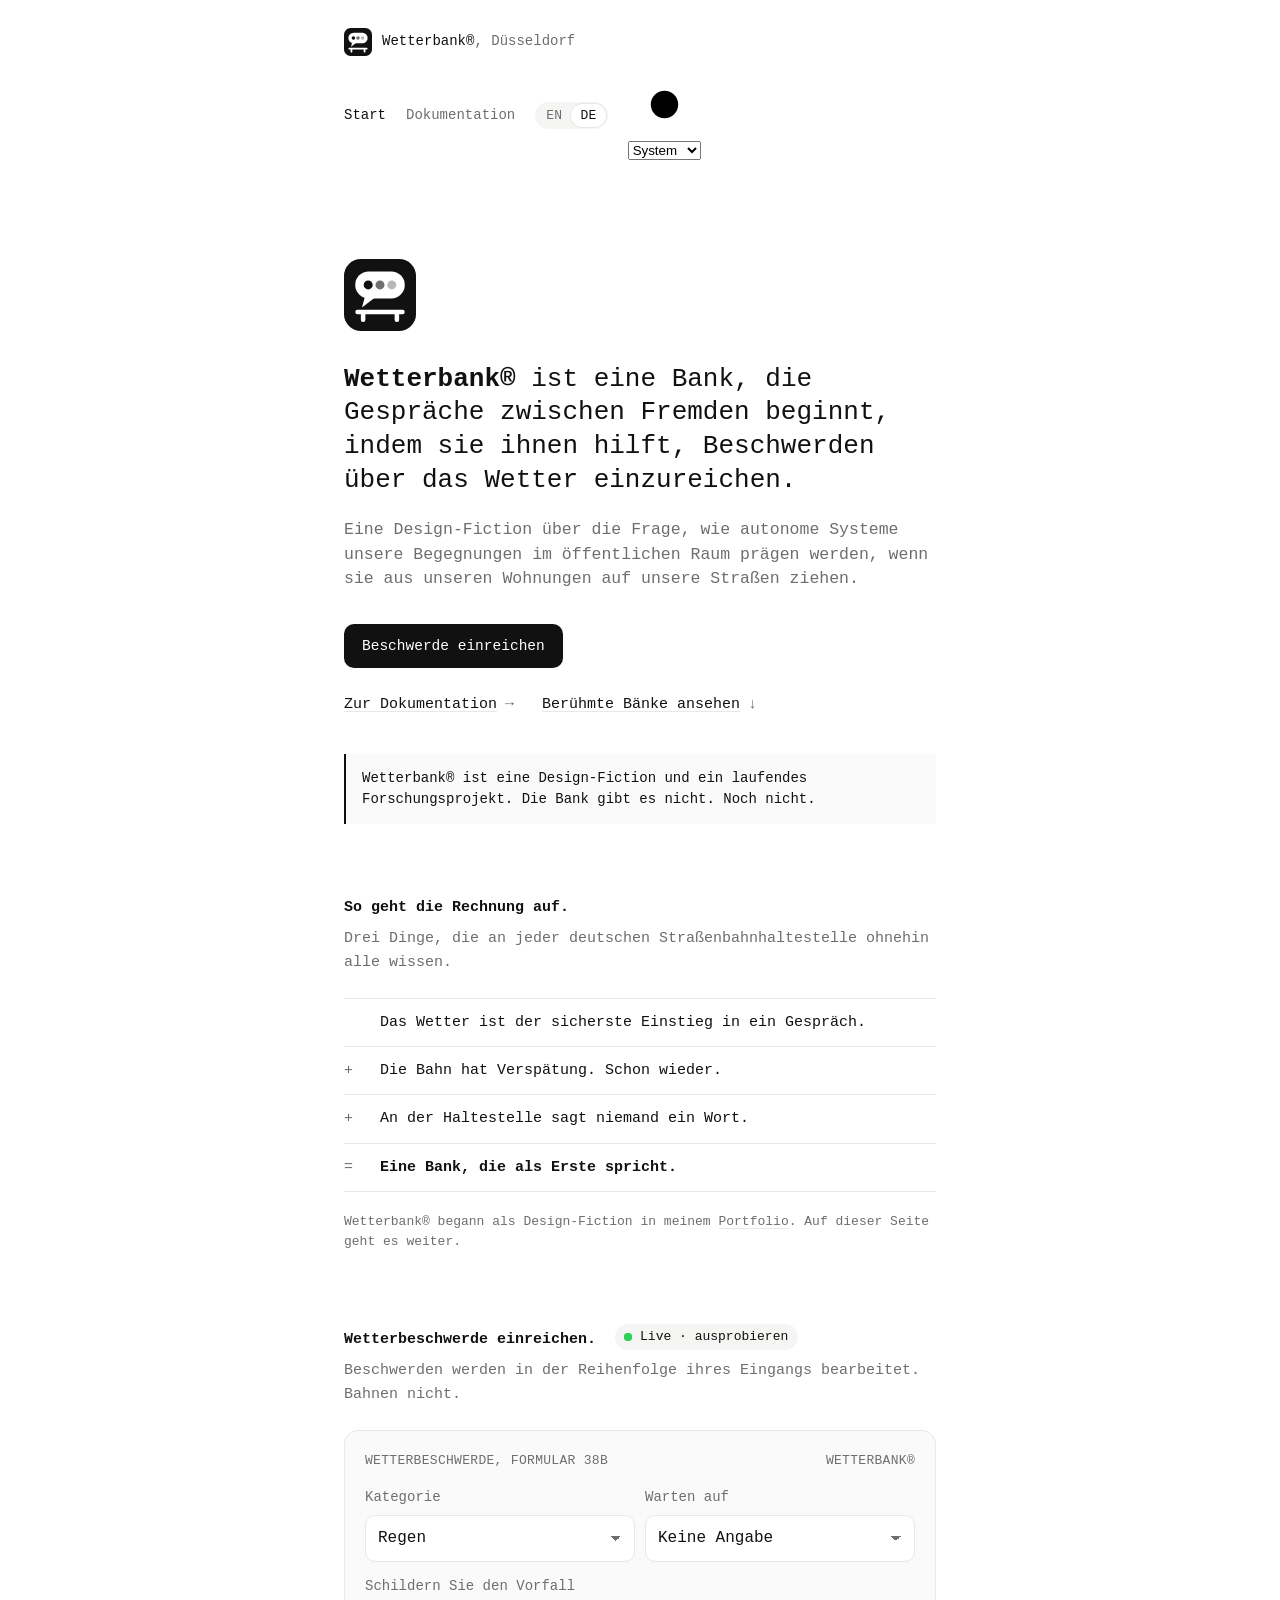
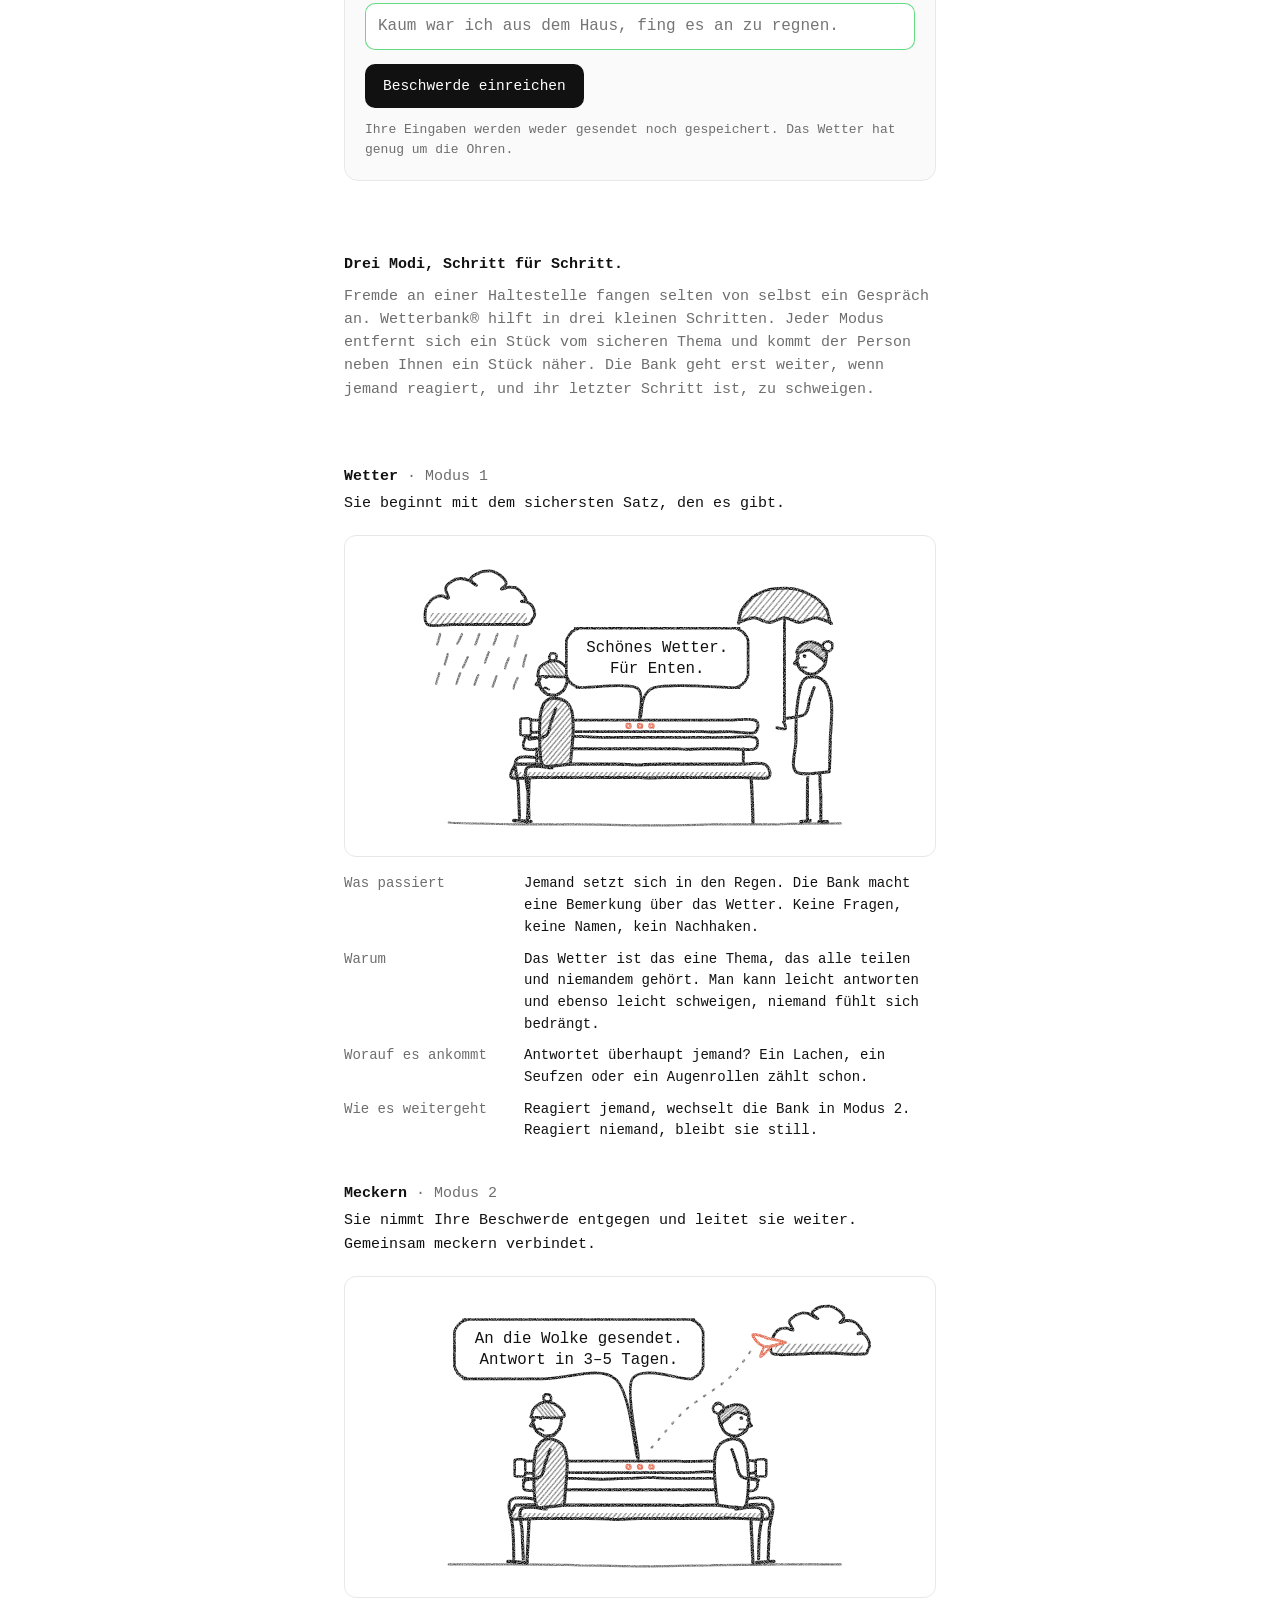
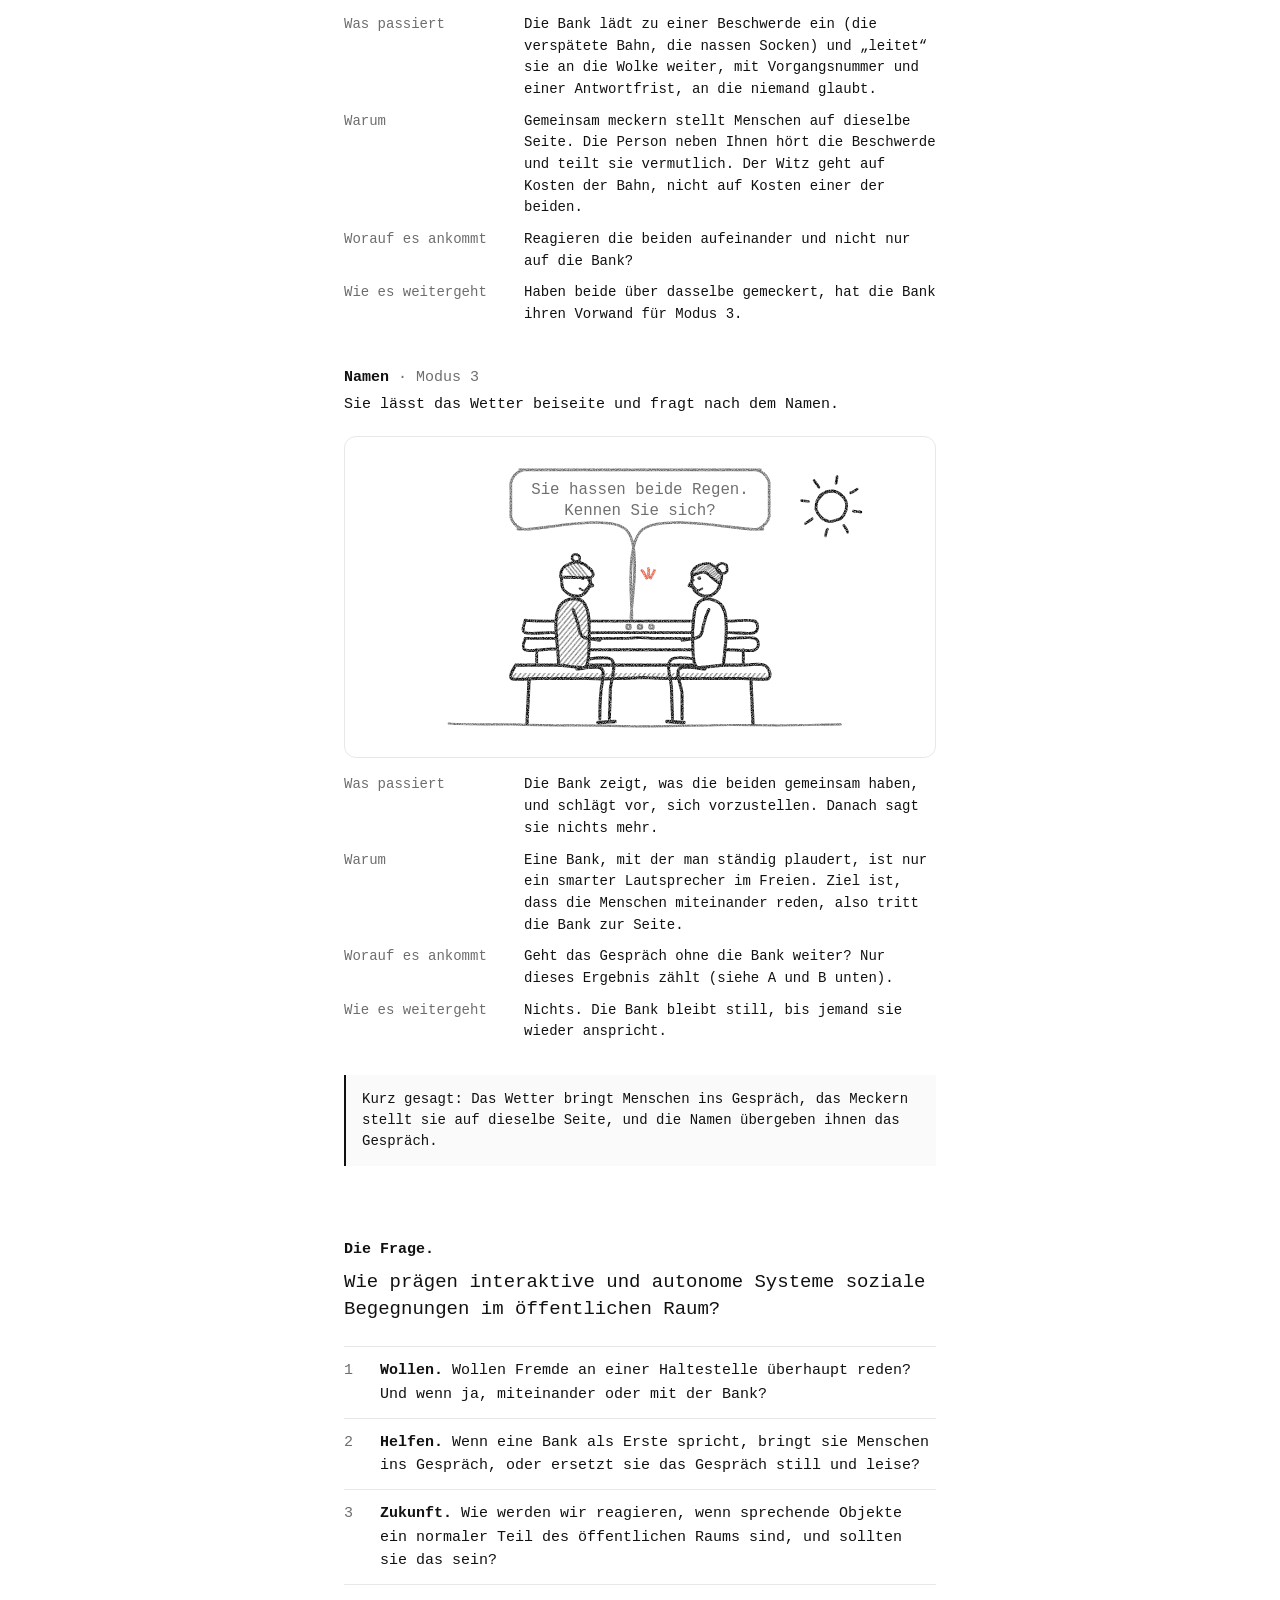
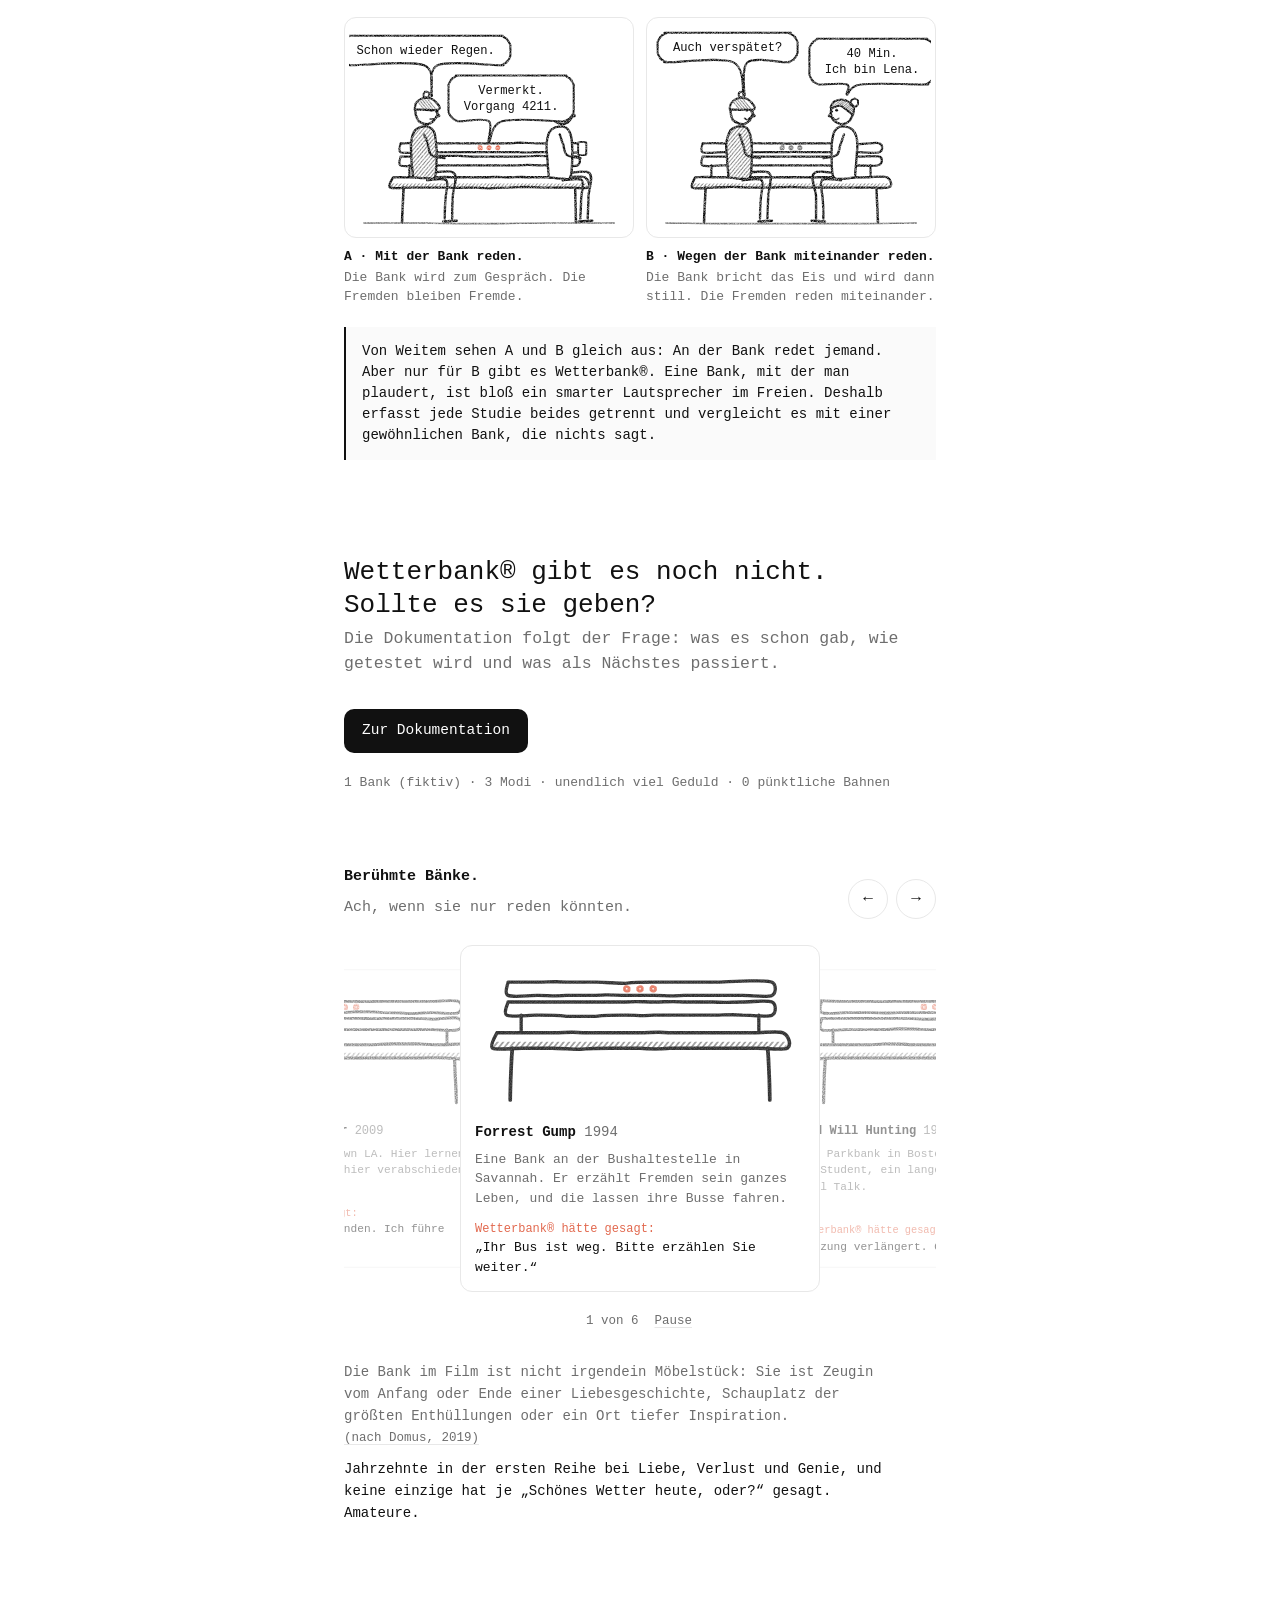
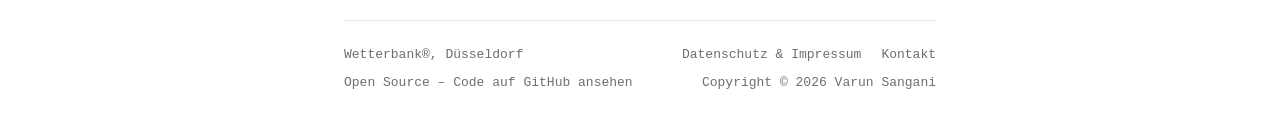
==== de/index.html @ b4368723 "Hero: clearer action layout, mobile-friendly links Co-Authored-By: Claude Opus 5.5 <noreply@anthropi" ====
<!DOCTYPE html>
<html lang="de">
<head>
<meta charset="utf-8">
<link rel="preload" href="../fonts/GeistMono-Variable.woff2" as="font" type="font/woff2" crossorigin>
<script>try{var t=localStorage.getItem("wb-theme");if(/^(spring|summer|autumn|winter)$/.test(t))document.documentElement.setAttribute("data-theme",t)}catch(e){}</script>
<meta name="viewport" content="width=device-width, initial-scale=1.0">
<title>Wetterbank® — eine Bank, die Gespräche zwischen Fremden beginnt</title>
<meta name="description" content="Wetterbank® ist eine Bank, die Gespräche zwischen Fremden beginnt, indem sie ihnen hilft, Beschwerden über das Wetter einzureichen. Eine Design-Fiction über die Frage, wie autonome Systeme unsere Begegnungen im öffentlichen Raum prägen werden.">
<meta name="theme-color" content="#ffffff" media="(prefers-color-scheme: light)">
<meta name="theme-color" content="#111111" media="(prefers-color-scheme: dark)">
<meta property="og:type" content="website">
<meta property="og:site_name" content="Wetterbank®">
<meta property="og:title" content="Wetterbank® — eine Bank, die Gespräche zwischen Fremden beginnt">
<meta property="og:description" content="Indem sie ihnen hilft, Beschwerden über das Wetter einzureichen. Eine Design-Fiction über autonome Systeme im öffentlichen Raum.">
<meta property="og:locale" content="de_DE">
<meta property="og:image" content="https://va3uns.github.io/wetterbank/assets/og.png">
<meta property="og:url" content="https://va3uns.github.io/wetterbank/de/">
<meta name="twitter:card" content="summary_large_image">
<link rel="canonical" href="https://va3uns.github.io/wetterbank/de/">
<link rel="alternate" hreflang="en" href="https://va3uns.github.io/wetterbank/">
<link rel="alternate" hreflang="de" href="https://va3uns.github.io/wetterbank/de/">
<link rel="alternate" hreflang="x-default" href="https://va3uns.github.io/wetterbank/">
<link rel="icon" type="image/svg+xml" href="../assets/icon.svg">
<link rel="apple-touch-icon" href="../assets/icon-180.png">
<link rel="stylesheet" href="../css/site.css">
<style>
.hero{padding:96px 0 0}
.hero .mark{width:72px;height:72px;margin:0 0 32px}
.notice{margin:28px 0 0;padding:14px 16px;border-left:2px solid var(--fg);background:var(--soft);font-size:14px;line-height:1.5}

/* The formula */
.formula{list-style:none;margin:0;padding:0}
.formula li{display:grid;grid-template-columns:28px 1fr;gap:8px;padding:12px 0;border-top:1px solid var(--line)}
.formula li:last-child{border-bottom:1px solid var(--line)}
.formula .op{color:var(--mute);font-variant-numeric:tabular-nums}
.formula li.eq strong{font-weight:600}
.spark{margin:20px 0 0}

/* Complaint form */
.desk{background:var(--soft);border:1px solid var(--line);border-radius:14px;padding:20px}
.live{display:inline-flex;align-items:center;gap:8px;margin-left:10px;padding:3px 10px 3px 9px;border-radius:999px;background:var(--panel);color:var(--fg);font-size:13px;font-weight:500;vertical-align:2px;text-decoration:none}
.live i{position:relative;width:8px;height:8px;border-radius:50%;background:#30d158;flex:none}
.live i::after{content:"";position:absolute;inset:0;border-radius:50%;background:#30d158}
@media (prefers-reduced-motion:no-preference){.live i::after{animation:pulse 1.6s ease-out infinite}}
@keyframes pulse{0%{transform:scale(1);opacity:.7}100%{transform:scale(3);opacity:0}}
.live:hover{background:var(--line)}
.desk{scroll-margin-top:24px;transition:box-shadow .3s}
.desk.called{box-shadow:0 0 0 3px #30d158}
.desk-head{display:flex;justify-content:space-between;gap:12px;font-size:13px;color:var(--mute);letter-spacing:.3px;text-transform:uppercase;margin:0 0 16px}
.field{margin:0 0 14px}
.field label{display:block;font-size:14px;color:var(--mute);margin:0 0 6px}
.pair{display:grid;grid-template-columns:1fr 1fr;gap:10px}
@media (max-width:480px){.pair{grid-template-columns:1fr}}
.desk select,.desk input{width:100%;font:inherit;font-size:max(16px,1rem);color:var(--fg);background:var(--bg);border:1px solid var(--line);border-radius:10px;padding:10px 12px;appearance:none;-webkit-appearance:none}
.desk select{background-image:linear-gradient(45deg,transparent 50%,var(--mute) 50%),linear-gradient(135deg,var(--mute) 50%,transparent 50%);background-position:calc(100% - 18px) 52%,calc(100% - 13px) 52%;background-size:5px 5px;background-repeat:no-repeat;padding-right:36px}
.desk select:focus,.desk input:focus{outline:none;border-color:var(--fg)}
.receipt{margin:16px 0 0;padding:14px 16px;border-radius:12px;background:var(--bg);border:1px solid var(--line)}
.receipt dl{display:grid;grid-template-columns:auto 1fr;gap:2px 14px;margin:0 0 10px;font-size:13px;color:var(--mute);font-variant-numeric:tabular-nums}
.receipt dt{margin:0}.receipt dd{margin:0;color:var(--fg)}
.receipt p{margin:0}
.desk .small{margin:12px 0 0}
/* The writing field glows while it waits for someone */
.desk #what{transition:border-color .2s,box-shadow .2s}
.desk.idle #what{border-color:rgba(48,209,88,.75)}
@media (prefers-reduced-motion:no-preference){.desk.idle #what{animation:glow 2.6s ease-in-out infinite}}
@media (prefers-reduced-motion:reduce){.desk.idle #what{box-shadow:0 0 0 3px rgba(48,209,88,.22)}}
@keyframes glow{0%,100%{box-shadow:0 0 0 0 rgba(48,209,88,0)}50%{box-shadow:0 0 0 6px rgba(48,209,88,.2)}}
.send{display:flex;flex-wrap:wrap;align-items:center;gap:8px 14px}
.hint{font-size:13px;margin:0}
.count{margin-left:auto;font-size:13px;color:var(--mute);font-variant-numeric:tabular-nums}
.desk .btn[disabled]{opacity:.6;cursor:progress}
.clear{display:flex;align-items:center;gap:12px;margin:12px 0 0;font-size:13px;color:var(--mute)}
.clear .bar{flex:1;min-width:40px;height:2px;background:var(--line);border-radius:2px;overflow:hidden}
.clear .bar span{display:block;height:100%;background:var(--mute);transform-origin:left center}
.clear button{white-space:nowrap;font:inherit;font-size:13px;color:var(--fg);background:none;border:0;padding:6px 0;cursor:pointer;text-decoration:underline;text-decoration-color:var(--line);text-underline-offset:3px}
.clear>span:first-child{white-space:nowrap}
@media (prefers-reduced-motion:reduce){.clear .bar{display:none}}

/* Modes */
.mode{padding:40px 0 0}
.mode h3 span{font-weight:400;color:var(--mute)}
.mode p{margin:0 0 20px}

/* Question */
.rq{font-size:19px;line-height:1.4;letter-spacing:0;margin:0 0 24px}
.subq{counter-reset:q}
.subq li{display:grid;grid-template-columns:28px 1fr;gap:8px}
.subq li::before{counter-increment:q;content:counter(q);color:var(--mute);font-variant-numeric:tabular-nums}
.two{margin:32px 0 0}

/* Closing */
.closing{padding:96px 0 0}
.closing h2{font-size:26px;font-weight:400;letter-spacing:0;line-height:1.3;margin:0 0 4px}
.stats{margin:20px 0 0;font-size:13px;color:var(--mute);font-variant-numeric:tabular-nums}
@media (max-width:520px){.hero{padding-top:64px}.closing h2{font-size:22px}.rq{font-size:18px}}
</style>
<link rel="stylesheet" href="../css/themes.css">
</head>
<body>
<div class="page">

<header class="top">
  <a class="by" href="index.html"><svg class="logo" viewBox="0 0 64 64" aria-hidden="true"><rect width="64" height="64" rx="15"/><rect class="mk" x="10" y="11" width="44" height="24" rx="12"/><path class="mk" d="M19 32 16 43 29 33Z"/><g class="dt"><circle cx="21.5" cy="23" r="4"/><circle cx="32" cy="23" r="4"/><circle cx="42.5" cy="23" r="4"/></g><path class="ln" d="M12 47H52M17 47v7M47 47v7"/></svg><span>Wetterbank®<span class="where">, Düsseldorf</span></span></a>
  <nav aria-label="Seiten"><a href="index.html" aria-current="page">Start</a><a href="documentation.html">Dokumentation</a><span class="lang" role="group" aria-label="Sprache"><a href="../" hreflang="en" lang="en" aria-label="English">EN</a><a href="index.html" hreflang="de" lang="de" aria-label="Deutsch" aria-current="true">DE</a></span><label class="theme"><svg viewBox="0 0 16 16" aria-hidden="true"><circle cx="8" cy="8" r="3"/><path d="M8 1.5v1.5M8 13v1.5M1.5 8H3M13 8h1.5M3.4 3.4l1 1M11.6 11.6l1 1M3.4 12.6l1-1M11.6 4.4l1-1"/></svg><span class="vh">Farbschema</span><select data-theme-picker aria-label="Farbschema" title="Farbschema"><option value="system">System</option><option value="spring">Frühling</option><option value="summer">Sommer</option><option value="autumn">Herbst</option><option value="winter">Winter</option></select></label></nav>
</header>

<main>
  <div class="hero">
    <svg class="logo mark" viewBox="0 0 64 64" role="img" aria-label="Wetterbank®-Logo: eine Sprechblase mit Tipp-Punkten über einer Bank"><rect width="64" height="64" rx="15"/><rect class="mk" x="10" y="11" width="44" height="24" rx="12"/><path class="mk" d="M19 32 16 43 29 33Z"/><g class="dt typing"><circle cx="21.5" cy="23" r="4"/><circle cx="32" cy="23" r="4"/><circle cx="42.5" cy="23" r="4"/></g><path class="ln" d="M12 47H52M17 47v7M47 47v7"/></svg>
    <h1><strong>Wetterbank®</strong> ist eine Bank, die Gespräche zwischen Fremden beginnt, indem sie ihnen hilft, Beschwerden über das Wetter einzureichen.</h1>
    <p class="lede">Eine Design-Fiction über die Frage, wie autonome Systeme unsere Begegnungen im öffentlichen Raum prägen werden, wenn sie aus unseren Wohnungen auf unsere Straßen ziehen.</p>
    <div class="actions">
      <a class="btn" href="#desk" data-to-desk>Beschwerde einreichen</a>
      <div class="more">
        <a href="documentation.html"><span class="t">Zur Dokumentation</span> <span aria-hidden="true">→</span></a>
        <a href="#famous"><span class="t">Berühmte Bänke ansehen</span> <span aria-hidden="true">↓</span></a>
      </div>
    </div>
    <p class="notice">Wetterbank® ist eine Design-Fiction und ein laufendes Forschungsprojekt. Die Bank gibt es nicht. Noch nicht.</p>
  </div>

  <section id="idea" aria-labelledby="idea-h">
    <h2 id="idea-h">So geht die Rechnung auf.</h2>
    <p class="sub">Drei Dinge, die an jeder deutschen Straßenbahnhaltestelle ohnehin alle wissen.</p>
    <ol class="formula">
      <li><span class="op"></span><span>Das Wetter ist der sicherste Einstieg in ein Gespräch.</span></li>
      <li><span class="op">+</span><span>Die Bahn hat Verspätung. Schon wieder.</span></li>
      <li><span class="op">+</span><span>An der Haltestelle sagt niemand ein Wort.</span></li>
      <li class="eq"><span class="op">=</span><span><strong>Eine Bank, die als Erste spricht.</strong></span></li>
    </ol>
    <p class="spark small">Wetterbank® begann als Design-Fiction in meinem <a href="https://va3uns.github.io/rnd/#wetterbank">Portfolio</a>. Auf dieser Seite geht es weiter.</p>
  </section>

  <section id="file" aria-labelledby="file-h">
    <h2 id="file-h">Wetterbeschwerde einreichen. <a class="live" href="#desk" data-to-desk aria-label="Live und interaktiv: zum Beschwerdeformular"><i aria-hidden="true"></i>Live · ausprobieren</a></h2>
    <p class="sub">Beschwerden werden in der Reihenfolge ihres Eingangs bearbeitet. Bahnen nicht.</p>
    <form class="desk idle" id="desk" autocomplete="off" novalidate>
      <div class="desk-head"><span>Wetterbeschwerde, Formular 38b</span><span>Wetterbank®</span></div>
      <div class="pair">
        <div class="field">
          <label for="cat">Kategorie</label>
          <select id="cat">
            <option>Regen</option><option>Wind</option><option>Kälte</option><option>Gefühlt kälter als gemessen</option><option>Zu heiß</option><option>Grau, allgemein</option><option>Sonstiges</option>
          </select>
        </div>
        <div class="field">
          <label for="line">Warten auf</label>
          <select id="line">
            <option>Keine Angabe</option><option>U79</option><option>701</option><option>704</option><option>706</option><option>707</option><option>708</option><option>709</option><option>Eine Bahn, die nie kam</option>
          </select>
        </div>
      </div>
      <div class="field">
        <label for="what">Schildern Sie den Vorfall</label>
        <input id="what" type="text" maxlength="200" placeholder="Kaum war ich aus dem Haus, fing es an zu regnen." enterkeyhint="send">
      </div>
      <div class="send">
        <button class="btn" type="submit" id="send">Beschwerde einreichen</button>
        <p class="hint" id="hint" role="status" aria-live="polite"></p>
        <span class="count" id="count" aria-hidden="true"></span>
      </div>
      <div class="receipt" id="receipt" hidden aria-live="polite"></div>
      <p class="small">Ihre Eingaben werden weder gesendet noch gespeichert. Das Wetter hat genug um die Ohren.</p>
    </form>
  </section>

  <section id="modes" aria-labelledby="modes-h">
    <h2 id="modes-h">Drei Modi, Schritt für Schritt.</h2>
    <p class="sub">Fremde an einer Haltestelle fangen selten von selbst ein Gespräch an. Wetterbank® hilft in drei kleinen Schritten. Jeder Modus entfernt sich ein Stück vom sicheren Thema und kommt der Person neben Ihnen ein Stück näher. Die Bank geht erst weiter, wenn jemand reagiert, und ihr letzter Schritt ist, zu schweigen.</p>

    <div class="mode">
      <h3>Wetter <span>· Modus 1</span></h3>
      <p>Sie beginnt mit dem sichersten Satz, den es gibt.</p>
      <figure>
        <div class="card"><svg class="pn tk" viewBox="0 0 600 320" role="img" aria-label="Regen an einer Haltestelle. Eine Person sitzt auf der Bank, eine andere steht abseits unter einem Schirm. Die Bank sagt: Schönes Wetter. Für Enten."><defs><filter id="gr-de1" x="-2%" y="-2%" width="104%" height="104%"><feTurbulence type="fractalNoise" baseFrequency="1.1" numOctaves="1" seed="7" result="t"/><feColorMatrix in="t" type="matrix" values="0 0 0 0 0  0 0 0 0 0  0 0 0 0 0  0 0 0 -1.5 1.55" result="m"/><feComposite in="SourceGraphic" in2="m" operator="in" result="c"/><feDisplacementMap in="c" in2="t" scale="1.1" xChannelSelector="R" yChannelSelector="G"/></filter></defs><g filter="url(#gr-de1)"><path class="pg" d="M100 289C111 290 146 290 168 291C191 291 214 291 237 291C259 291 282 292 305 292C328 292 351 292 373 291C396 291 419 291 442 291C464 290 499 290 510 290" stroke-width="2.2"/><path class="pp" d="M76 65C77 64 78 60 79 58C81 57 83 55 85 54C88 53 90 52 93 52C95 52 99 55 100 54C101 53 96 47 97 44C97 41 101 39 103 37C106 36 109 34 112 34C115 34 119 34 122 35C125 37 129 41 129 41C130 41 123 36 123 34C124 32 129 29 132 27C135 26 139 26 143 26C146 27 150 28 153 30C156 32 160 36 160 39C161 41 155 44 155 45C156 46 161 43 163 43C166 43 169 44 171 45C173 46 176 48 177 50C179 52 181 56 181 57C180 58 176 58 176 58C176 59 181 58 183 59C185 60 187 62 189 64C190 66 190 69 190 71C190 73 188 76 187 78C186 79 192 81 182 82C172 83 147 82 130 82C113 82 87 85 78 82C69 79 77 68 76 65"/><clipPath id="h11-4"><path d="M82 70L182 70L182 82L78 82Z"/></clipPath><g clip-path="url(#h11-4)"><path class="ph" d="M68 82L78 70M74 82L84 70M80 82L90 70M86 82L96 70M92 82L102 70M98 82L108 70M104 82L114 70M110 82L120 70M116 82L126 70M122 82L132 70M128 82L138 70M134 82L144 70M140 82L150 70M146 82L156 70M152 82L162 70M158 82L168 70M164 82L174 70M170 82L180 70M176 82L186 70M182 82L192 70" stroke-width="1.6"/></g><path class="pk" d="M76 65C77 64 78 60 80 59C81 57 83 55 85 54C87 53 90 52 93 52C95 52 99 56 100 54C100 53 96 47 97 44C97 41 101 39 103 37C106 35 109 34 112 34C115 34 119 35 121 36C124 37 129 42 129 41C129 41 123 37 123 34C124 32 129 29 132 28C135 26 139 26 143 26C147 26 150 28 153 30C156 32 160 36 160 39C161 41 155 44 155 45C156 46 161 43 163 43C166 43 169 43 171 44C174 46 176 48 177 50C179 52 181 56 181 57C181 58 176 57 176 58C176 58 181 58 183 59C185 60 187 62 188 64C189 66 190 69 190 71C190 73 188 76 187 77C186 79 187 81 182 82C177 82 165 82 156 82C147 82 139 82 130 82C121 82 113 82 104 82C95 82 83 85 78 82C73 79 76 68 76 65" stroke-width="3"/><g class="rain"><path class="pg" d="M91 92C91 94 88 102 88 103" stroke-width="2.4"/><path class="pg" d="M114 92C113 94 110 101 109 102" stroke-width="2.4"/><path class="pg" d="M132 92C131 94 129 101 128 103" stroke-width="2.4"/><path class="pg" d="M151 92C150 94 148 101 147 103" stroke-width="2.4"/><path class="pg" d="M172 94C172 95 169 103 169 105" stroke-width="2.4"/><path class="pg" d="M99 113C99 115 96 122 96 124" stroke-width="2.4"/><path class="pg" d="M120 116C119 118 116 125 115 127" stroke-width="2.4"/><path class="pg" d="M142 111C141 113 138 121 138 122" stroke-width="2.4"/><path class="pg" d="M163 117C162 119 159 126 159 128" stroke-width="2.4"/><path class="pg" d="M181 114C180 116 178 124 178 126" stroke-width="2.4"/><path class="pg" d="M90 133C90 135 87 142 87 144" stroke-width="2.4"/><path class="pg" d="M112 133C111 135 109 142 108 144" stroke-width="2.4"/><path class="pg" d="M131 135C130 136 128 143 127 145" stroke-width="2.4"/><path class="pg" d="M150 136C149 138 147 145 146 147" stroke-width="2.4"/><path class="pg" d="M172 138C171 140 168 147 168 149" stroke-width="2.4"/></g><path class="pk" d="M180 182C184 182 198 182 207 182C216 182 224 182 233 182C242 182 251 182 260 182C269 182 278 182 287 182C296 182 304 182 313 182C322 182 331 182 340 182C349 182 358 182 367 182C376 182 384 182 393 182C402 182 416 180 420 182C425 184 424 192 420 195C416 197 402 194 393 194C384 194 376 195 367 194C358 194 349 194 340 194C331 194 322 194 313 194C304 194 296 194 287 194C278 194 269 194 260 194C251 194 242 194 233 194C224 194 216 194 207 194C198 194 184 196 180 194C175 192 180 184 180 182" stroke-width="3"/><path class="pk" d="M180 200C184 200 198 200 207 200C216 200 224 199 233 199C242 199 251 200 260 200C269 200 278 200 287 200C296 200 304 200 313 200C322 200 331 200 340 200C349 200 358 200 367 200C376 200 385 200 393 200C402 200 415 198 420 200C424 202 424 210 420 212C416 214 402 212 393 212C384 212 376 212 367 212C358 212 349 213 340 212C331 212 322 212 313 212C304 212 296 212 287 212C278 212 269 212 260 212C251 212 242 212 233 212C224 212 216 212 207 212C198 212 184 214 180 212C175 210 180 202 180 200" stroke-width="3"/><path class="pk" d="M192 212C192 215 192 225 192 228" stroke-width="3"/><path class="pk" d="M408 212C408 215 408 225 408 228" stroke-width="3"/><path class="pp" d="M170 228C177 228 199 228 213 228C228 228 242 228 257 228C271 228 286 228 300 228C314 228 329 228 343 228C358 228 372 228 387 228C401 228 422 226 430 228C438 230 441 240 434 242C427 244 404 242 389 242C374 242 360 242 345 242C330 242 315 242 300 242C285 242 270 242 255 242C240 242 226 242 211 242C196 242 173 244 166 242C159 240 169 230 170 228"/><clipPath id="h11-26"><path d="M168 236L432 236L434 242L166 242Z"/></clipPath><g clip-path="url(#h11-26)"><path class="ph" d="M161 242L166 236M166 242L171 236M171 242L176 236M176 242L181 236M181 242L186 236M186 242L191 236M191 242L196 236M196 242L201 236M201 242L206 236M206 242L211 236M211 242L216 236M216 242L221 236M221 242L226 236M226 242L231 236M231 242L236 236M236 242L241 236M241 242L246 236M246 242L251 236M251 242L256 236M256 242L261 236M261 242L266 236M266 242L271 236M271 242L276 236M276 242L281 236M281 242L286 236M286 242L291 236M291 242L296 236M296 242L301 236M301 242L306 236M306 242L311 236M311 242L316 236M316 242L321 236M321 242L326 236M326 242L331 236M331 242L336 236M336 242L341 236M341 242L346 236M346 242L351 236M351 242L356 236M356 242L361 236M361 242L366 236M366 242L371 236M371 242L376 236M376 242L381 236M381 242L386 236M386 242L391 236M391 242L396 236M396 242L401 236M401 242L406 236M406 242L411 236M411 242L416 236M416 242L421 236M421 242L426 236M426 242L431 236M431 242L436 236" stroke-width="1.6"/></g><path class="pk" d="M170 228C174 228 187 228 196 228C205 228 213 228 222 228C231 228 239 228 248 228C257 228 265 228 274 228C283 228 291 229 300 229C309 228 317 228 326 228C335 228 343 228 352 228C361 228 369 228 378 228C387 228 395 228 404 228C413 228 425 226 430 228C435 230 438 240 434 242C430 244 416 242 407 242C398 242 389 242 380 242C371 242 363 242 354 242C345 242 336 242 327 242C318 242 309 243 300 242C291 242 282 242 273 242C264 242 255 242 246 242C237 242 229 242 220 242C211 242 202 242 193 242C184 242 170 244 166 242C162 240 169 230 170 228" stroke-width="3.2"/><path class="pk" d="M184 242C184 250 183 281 182 289" stroke-width="3.4"/><path class="pk" d="M416 242C417 250 418 281 418 289" stroke-width="3.4"/><g class="vd v0"><path class="pc dotc" d="M289 186C289 186 289 186 290 187C290 187 290 187 290 188C290 188 290 189 290 189C290 190 289 190 289 190C288 190 288 190 287 190C287 190 287 190 286 189C286 189 286 189 286 188C286 188 286 187 286 187C286 186 287 186 287 186C288 186 288 186 289 186C289 186 289 186 290 187C290 187 290 188 290 188" stroke-width="2.6"/></g><g class="vd v1"><path class="pc dotc" d="M299 186C299 186 300 186 300 186C301 186 301 186 301 186C302 187 302 187 302 187C302 188 302 188 302 189C302 189 302 190 301 190C301 190 300 190 300 190C299 190 299 190 299 190C298 189 298 189 298 189C298 188 298 188 298 187C298 187 298 186 299 186C299 186 300 186 300 186C301 186 301 186 301 186" stroke-width="2.6"/></g><g class="vd v2"><path class="pc dotc" d="M313 190C313 190 312 190 312 190C312 190 311 190 311 190C310 189 310 189 310 189C310 188 310 188 310 187C310 187 310 186 311 186C311 186 312 186 312 186C312 186 313 186 313 186C314 187 314 187 314 187C314 188 314 188 314 189C314 189 314 190 313 190C313 190 312 190 312 190C312 190 311 190 311 190" stroke-width="2.6"/></g><path class="pk" d="M212 225C205 224 179 217 172 222C166 227 173 243 173 253C173 263 174 279 174 284" stroke-width="3.2"/><path class="pk" d="M208 232C204 232 187 228 182 232C178 236 182 249 183 258C183 267 184 280 184 284" stroke-width="3.2"/><path class="pk" d="M186 288C183 288 171 287 168 287" stroke-width="3.6"/><path class="pp" d="M227 228C228 221 231 195 230 184C230 173 228 168 224 164C220 160 212 158 208 159C204 159 200 162 198 168C196 174 195 182 195 192C195 202 195 220 197 226C199 232 203 230 208 230C213 230 224 228 227 228"/><clipPath id="h11-37"><path d="M227 228L230 184L224 164L208 159L198 168L195 192L197 226L208 230Z"/></clipPath><g clip-path="url(#h11-37)"><path class="ph" d="M135 230L195 159M140 230L200 159M145 230L205 159M150 230L210 159M155 230L215 159M160 230L220 159M165 230L225 159M170 230L230 159M175 230L235 159M180 230L240 159M185 230L245 159M190 230L250 159M195 230L255 159M200 230L260 159M205 230L265 159M210 230L270 159M215 230L275 159M220 230L280 159M225 230L285 159" stroke-width="1.6"/></g><path class="pk" d="M227 228C228 221 231 195 230 184C230 173 228 168 224 164C220 160 213 159 208 159C204 160 200 163 198 168C196 173 195 182 195 192C195 202 195 220 197 226C199 232 203 230 208 230C213 230 224 228 227 228" stroke-width="3.2"/><path class="pp" d="M215 125C216 126 220 129 222 132C223 134 224 138 224 141C224 144 222 148 221 150C219 153 215 155 213 155C210 156 206 156 203 155C201 154 198 151 196 148C195 146 194 142 194 139C194 136 196 132 198 130C199 127 203 125 205 124C208 124 212 124 215 125C217 126 220 129 222 132C223 134 224 140 224 141"/><path class="pk" d="M203 155C202 154 198 151 196 148C195 145 194 141 194 138C195 135 196 132 198 129C200 127 203 125 206 124C209 124 213 124 215 125C218 127 221 129 222 132C223 135 224 139 224 142C223 145 222 148 220 151C218 153 215 155 212 156C209 156 206 156 203 155C200 153 197 151 196 148C194 145 194 140 194 138" stroke-width="3.2"/><path class="pk" d="M196 139C195 140 191 143 191 145C191 146 195 145 196 146" stroke-width="2.4"/><circle class="eye" cx="202" cy="137" r="2"/><path class="pk" d="M205 150C204 150 202 148 201 148C200 148 198 150 197 150" stroke-width="2.2"/><path class="pp" d="M193 136C193 134 193 129 196 126C199 123 205 120 209 120C213 120 219 123 222 126C225 129 230 135 225 136C220 138 198 136 193 136"/><clipPath id="h11-44"><path d="M193 136L196 126L209 120L222 126L225 136Z"/></clipPath><g clip-path="url(#h11-44)"><path class="ph" d="M206 136L193 120M210 136L197 120M214 136L201 120M218 136L205 120M222 136L209 120" stroke-width="1.6"/></g><path class="pk" d="M193 136C194 134 193 129 196 126C199 123 205 120 209 120C214 119 219 123 222 126C225 129 230 134 225 136C220 138 199 136 193 136" stroke-width="3"/><path class="pk" d="M213 116C213 116 213 117 212 118C212 119 211 119 211 120C210 120 209 120 208 120C207 120 207 119 206 119C206 118 205 117 205 116C205 116 205 115 206 114C206 113 207 113 207 112C208 112 209 112 210 112C211 112 211 113 212 113C213 114 213 115 213 116C213 116 213 117 212 118C212 119 211 119 211 120" stroke-width="2.6"/><path class="pk" d="M212 170C211 172 209 179 207 184C205 189 206 195 202 198C198 201 187 201 184 202" stroke-width="3.2"/><path class="pp" d="M184 180C184 180 185 180 185 181C185 181 186 180 186 182C186 185 186 193 186 195C186 198 186 197 185 197C185 198 185 198 184 198C182 198 179 198 177 198C176 198 176 198 176 197C175 197 175 198 175 196C175 193 175 185 175 182C175 180 175 181 176 181C176 180 176 180 178 180C179 180 183 180 184 180"/><path class="pk" d="M183 180C184 181 185 180 185 181C186 181 186 180 186 182C186 185 186 193 186 195C186 198 186 197 185 198C185 198 185 198 184 198C182 198 179 198 178 198C176 198 176 198 175 197C175 197 175 198 175 196C175 193 175 185 175 183C175 180 175 181 176 181C176 180 176 180 178 180C179 180 182 180 183 180" stroke-width="2.6"/><path class="pk" d="M488 234C488 238 488 251 489 260C489 269 489 282 489 286" stroke-width="3.2"/><path class="pk" d="M476 234C475 238 475 251 475 260C475 269 475 282 475 286" stroke-width="3.2"/><path class="pk" d="M496 288C494 288 488 288 487 288" stroke-width="3.4"/><path class="pk" d="M478 287C476 288 470 288 468 288" stroke-width="3.4"/><path class="pp" d="M498 236C498 224 501 178 500 162C499 146 497 146 493 142C489 138 482 136 478 137C474 137 470 140 468 146C466 152 465 155 464 170C463 185 457 225 463 236C469 247 492 236 498 236"/><path class="pk" d="M498 236C498 230 499 211 499 199C500 187 501 172 500 162C498 153 497 146 493 142C489 137 482 136 478 137C474 137 470 140 468 146C466 152 465 161 464 170C463 180 463 192 463 203C463 214 457 230 463 236C469 241 492 236 498 236" stroke-width="3.2"/><path class="pp" d="M480 134C479 134 474 133 471 132C469 130 466 127 465 124C464 121 464 117 465 114C465 111 467 108 469 106C472 104 475 102 478 102C481 102 484 103 487 104C489 106 492 109 493 112C494 115 494 119 494 122C493 125 491 128 489 130C486 132 483 134 480 134C477 134 474 133 471 132C469 130 466 125 465 124"/><path class="pk" d="M487 104C488 106 492 109 493 112C494 115 494 119 494 122C493 125 491 128 488 130C486 132 483 134 480 134C477 134 473 133 471 131C468 130 466 127 465 124C464 121 464 117 465 114C465 111 467 107 470 105C472 103 475 102 478 102C481 102 485 103 487 104C490 106 492 109 493 112C494 115 493 121 493 122" stroke-width="3.2"/><path class="pk" d="M466 117C465 118 461 122 461 123C461 124 465 124 466 124" stroke-width="2.4"/><circle class="eye" cx="472" cy="115" r="2"/><path class="pk" d="M474 127C473 127 469 127 468 127" stroke-width="2.2"/><path class="pp" d="M494 122C494 120 497 114 495 110C493 107 487 102 483 101C479 100 472 101 469 103C466 105 463 111 464 112C465 113 473 108 477 109C481 109 484 114 487 116C490 118 493 121 494 122"/><clipPath id="h11-61"><path d="M494 122L495 110L483 101L469 103L464 112L477 109L487 116Z"/></clipPath><g clip-path="url(#h11-61)"><path class="ph" d="M439 122L464 101M442 122L468 101M446 122L471 101M449 122L474 101M453 122L478 101M456 122L482 101M460 122L485 101M463 122L488 101M467 122L492 101M470 122L496 101M474 122L499 101M477 122L502 101M481 122L506 101M484 122L510 101M488 122L513 101M491 122L516 101M495 122L520 101" stroke-width="1.6"/></g><path class="pk" d="M494 122C494 120 496 114 495 110C493 107 487 102 483 101C479 99 472 101 469 103C466 105 463 111 464 112C465 113 473 108 477 109C481 110 484 114 487 116C490 118 493 121 494 122" stroke-width="2.8"/><path class="pk" d="M495 100C495 100 497 99 498 100C499 100 500 101 501 102C501 103 501 104 501 105C501 106 501 108 500 108C500 109 498 110 497 110C496 111 495 110 494 110C493 110 492 109 491 108C491 107 490 106 491 105C491 104 491 102 492 102C492 101 494 100 495 100C496 99 497 100 498 100C499 100 500 102 501 102" stroke-width="2.6"/><path class="pk" d="M482 148C481 150 479 157 477 162C476 167 476 173 472 176C468 179 457 179 454 180" stroke-width="3.2"/><path class="pk" d="M451 184C451 175 451 147 451 128C451 109 451 81 451 72" stroke-width="3"/><path class="pk" d="M450 184C451 185 453 190 452 191C451 192 445 190 443 190" stroke-width="3"/><path class="pp" d="M403 80C403 80 402 82 403 80C404 78 404 70 406 66C409 62 413 58 417 54C421 51 427 48 433 46C438 45 445 44 451 44C457 44 464 45 469 47C475 49 480 51 485 55C489 58 493 62 495 66C498 70 499 78 499 80C500 82 502 81 499 80C496 79 488 75 483 75C478 75 472 80 467 80C462 80 456 75 451 75C446 75 440 80 435 80C430 80 424 75 419 75C414 75 406 79 403 80"/><clipPath id="h11-68"><path d="M403 80L403 80L407 66L417 55L433 47L451 44L469 47L485 55L495 66L499 80L499 80L483 75L467 80L451 75L435 80L419 75Z"/></clipPath><g clip-path="url(#h11-68)"><path class="ph" d="M373 80L403 44M379 80L409 44M385 80L415 44M391 80L421 44M397 80L427 44M403 80L433 44M409 80L439 44M415 80L445 44M421 80L451 44M427 80L457 44M433 80L463 44M439 80L469 44M445 80L475 44M451 80L481 44M457 80L487 44M463 80L493 44M469 80L499 44M475 80L505 44M481 80L511 44M487 80L517 44M493 80L523 44M499 80L529 44" stroke-width="1.6"/></g><path class="pk" d="M403 80C403 80 403 82 403 80C404 78 404 70 407 66C409 62 413 58 417 54C421 51 427 48 433 46C438 44 445 44 451 44C457 44 464 45 469 47C475 49 480 52 485 55C489 58 492 62 495 66C497 71 498 78 499 80C499 82 502 81 499 80C496 79 488 75 483 75C478 75 472 80 467 80C462 80 456 75 451 75C446 75 440 80 435 80C430 80 424 75 419 75C414 75 406 79 403 80" stroke-width="3"/><g class="bub"><path class="pp" d="M223 102C223 101 223 100 223 99C223 98 224 97 224 96C225 95 225 94 226 93C226 92 227 92 228 91C228 90 229 89 230 89C231 88 232 88 233 87C234 87 235 87 236 86C237 86 225 86 239 86C253 86 292 86 318 86C344 86 383 86 397 86C411 86 399 86 400 86C401 86 402 87 403 87C404 88 405 88 406 89C407 89 408 90 408 91C409 91 410 92 410 93C411 94 412 95 412 96C412 97 413 98 413 99C413 100 413 96 413 102C413 108 413 126 413 132C413 138 413 134 413 135C412 136 412 137 412 138C411 139 411 140 410 141C410 142 409 143 408 143C408 144 407 145 406 145C405 146 404 146 403 147C402 147 401 148 400 148C399 148 411 148 397 148C383 148 331 143 315 148C298 153 303 180 300 180C297 180 307 153 296 148C286 143 249 148 239 148C229 148 237 148 236 148C235 147 234 147 233 147C232 146 231 146 230 145C229 145 228 144 228 143C227 143 226 142 226 141C225 140 225 139 224 138C224 137 224 136 223 135C223 134 223 138 223 132C223 126 223 107 223 102"/><path class="pk" d="M223 102C223 101 223 100 223 99C223 98 224 97 224 96C225 95 225 94 226 93C226 92 227 92 228 91C228 90 229 89 230 89C231 88 232 88 233 87C234 87 235 87 236 86C237 86 225 86 239 86C253 86 292 86 318 86C344 86 383 86 397 86C411 86 399 86 400 86C401 86 402 87 403 87C404 88 405 88 406 89C407 89 408 90 408 91C409 91 410 92 410 93C411 94 412 95 412 96C412 97 413 98 413 99C413 100 413 96 413 102C413 108 413 126 413 132C413 138 413 134 413 135C412 136 412 137 412 138C411 139 411 140 410 141C410 142 409 143 408 143C408 144 407 145 406 145C405 146 404 146 403 147C402 147 401 148 400 148C399 148 411 148 397 148C383 148 331 143 315 148C298 153 303 180 300 180C297 180 307 153 296 148C286 143 249 148 239 148C229 148 237 148 236 148C235 147 234 147 233 147C232 146 231 146 230 145C229 145 228 144 228 143C227 143 226 142 226 141C225 140 225 139 224 138C224 137 224 136 223 135C223 134 223 138 223 132C223 126 223 107 223 102" stroke-width="2.8"/></g></g><g class="say"><text x="318" y="111" text-anchor="middle">Schönes Wetter.</text><text x="318" y="133" text-anchor="middle">Für Enten.</text></g></svg></div>
      </figure>
      <dl class="mode-dl">
        <div><dt>Was passiert</dt><dd>Jemand setzt sich in den Regen. Die Bank macht eine Bemerkung über das Wetter. Keine Fragen, keine Namen, kein Nachhaken.</dd></div>
        <div><dt>Warum</dt><dd>Das Wetter ist das eine Thema, das alle teilen und niemandem gehört. Man kann leicht antworten und ebenso leicht schweigen, niemand fühlt sich bedrängt.</dd></div>
        <div><dt>Worauf es ankommt</dt><dd>Antwortet überhaupt jemand? Ein Lachen, ein Seufzen oder ein Augenrollen zählt schon.</dd></div>
        <div><dt>Wie es weitergeht</dt><dd>Reagiert jemand, wechselt die Bank in Modus 2. Reagiert niemand, bleibt sie still.</dd></div>
      </dl>
    </div>

    <div class="mode">
      <h3>Meckern <span>· Modus 2</span></h3>
      <p>Sie nimmt Ihre Beschwerde entgegen und leitet sie weiter. Gemeinsam meckern verbindet.</p>
      <figure>
        <div class="card"><svg class="pn tk" viewBox="0 0 600 320" role="img" aria-label="Beide sitzen an den Enden der Bank, am Handy. Ein Papierflieger bringt eine Beschwerde zur Wolke. Die Bank sagt: An die Wolke gesendet. Antwort in 3 bis 5 Tagen."><defs><filter id="gr-de2" x="-2%" y="-2%" width="104%" height="104%"><feTurbulence type="fractalNoise" baseFrequency="1.1" numOctaves="1" seed="7" result="t"/><feColorMatrix in="t" type="matrix" values="0 0 0 0 0  0 0 0 0 0  0 0 0 0 0  0 0 0 -1.5 1.55" result="m"/><feComposite in="SourceGraphic" in2="m" operator="in" result="c"/><feDisplacementMap in="c" in2="t" scale="1.1" xChannelSelector="R" yChannelSelector="G"/></filter></defs><g filter="url(#gr-de2)"><path class="pg" d="M100 290C111 290 146 290 168 290C191 290 214 290 237 291C259 291 282 292 305 292C328 292 351 291 373 291C396 290 419 291 442 290C464 290 499 290 510 290" stroke-width="2.2"/><path class="pp" d="M438 55C438 54 439 51 441 49C442 47 444 45 446 44C448 43 450 43 453 43C455 43 459 46 459 45C460 44 456 38 456 36C457 33 460 31 462 30C464 28 467 27 470 27C473 27 476 27 479 28C481 29 485 34 485 33C486 33 480 29 480 27C480 24 485 22 488 21C491 20 495 19 498 20C501 20 504 22 507 23C509 25 513 29 513 31C513 33 509 37 509 37C510 38 514 35 516 35C518 35 521 35 523 36C525 37 527 39 529 41C530 43 532 46 532 47C532 49 527 48 527 49C528 49 532 49 534 49C536 50 538 52 539 54C540 56 541 58 540 60C540 62 539 64 538 66C536 68 542 69 533 70C524 71 502 70 486 70C471 70 448 72 440 70C431 67 438 57 438 55"/><clipPath id="h22-4"><path d="M443 59L533 59L533 70L439 70Z"/></clipPath><g clip-path="url(#h22-4)"><path class="ph" d="M430 70L439 59M436 70L445 59M442 70L451 59M448 70L457 59M454 70L463 59M460 70L469 59M466 70L475 59M472 70L481 59M478 70L487 59M484 70L493 59M490 70L499 59M496 70L505 59M502 70L511 59M508 70L517 59M514 70L523 59M520 70L529 59M526 70L535 59M532 70L541 59" stroke-width="1.6"/></g><path class="pk" d="M438 55C439 54 439 51 441 49C442 47 444 45 446 44C448 43 450 43 453 43C455 43 459 46 460 45C460 44 456 38 456 36C457 33 460 32 462 30C465 29 468 27 470 27C473 27 476 27 478 29C481 30 485 34 486 33C486 33 480 29 480 27C480 25 485 22 488 21C491 20 495 20 498 20C501 20 504 22 507 24C509 25 513 29 513 31C514 33 509 37 509 37C510 38 514 35 516 35C518 35 521 35 523 36C525 37 528 39 529 41C531 43 532 46 532 47C531 48 527 48 528 49C528 49 532 48 534 49C536 50 537 52 538 54C539 56 540 58 540 60C540 62 539 65 538 66C537 68 539 70 533 70C527 71 512 70 502 69C491 69 481 69 471 70C460 70 445 72 439 70C434 68 438 58 438 55" stroke-width="3"/><path class="pk" d="M180 182C184 182 198 182 207 182C216 182 224 182 233 182C242 182 251 182 260 182C269 182 278 182 287 182C296 182 304 182 313 182C322 182 331 182 340 182C349 183 358 182 367 182C376 182 384 182 393 182C402 182 415 180 420 182C424 184 424 192 420 194C416 196 402 194 393 194C384 194 376 193 367 193C358 194 349 194 340 194C331 194 322 194 313 194C304 194 296 194 287 194C278 194 269 194 260 194C251 194 242 194 233 194C224 194 216 194 207 194C198 194 184 196 180 194C175 192 180 184 180 182" stroke-width="3"/><path class="pk" d="M180 200C184 200 198 200 207 200C216 200 224 200 233 200C242 200 251 201 260 201C269 201 278 200 287 200C296 200 304 199 313 199C322 200 331 200 340 200C349 200 358 200 367 200C376 200 384 200 393 200C402 200 415 198 420 200C424 202 424 210 420 212C416 215 402 212 393 212C384 212 376 212 367 212C358 212 349 212 340 212C331 212 322 212 313 212C304 212 296 212 287 212C278 212 269 212 260 212C251 212 242 212 233 212C224 212 216 212 207 212C198 212 184 214 180 212C175 210 180 202 180 200" stroke-width="3"/><path class="pk" d="M192 212C192 215 192 225 192 228" stroke-width="3"/><path class="pk" d="M408 212C408 215 408 225 408 228" stroke-width="3"/><path class="pp" d="M170 228C177 228 199 228 213 228C228 228 242 228 257 228C271 228 286 228 300 228C314 228 329 228 343 228C358 228 372 228 387 228C401 228 422 226 430 228C438 230 441 240 434 242C427 244 404 242 389 242C374 242 360 242 345 242C330 242 315 242 300 242C285 242 270 242 255 242C240 242 226 242 211 242C196 242 173 244 166 242C159 240 169 230 170 228"/><clipPath id="h22-11"><path d="M168 236L432 236L434 242L166 242Z"/></clipPath><g clip-path="url(#h22-11)"><path class="ph" d="M161 242L166 236M166 242L171 236M171 242L176 236M176 242L181 236M181 242L186 236M186 242L191 236M191 242L196 236M196 242L201 236M201 242L206 236M206 242L211 236M211 242L216 236M216 242L221 236M221 242L226 236M226 242L231 236M231 242L236 236M236 242L241 236M241 242L246 236M246 242L251 236M251 242L256 236M256 242L261 236M261 242L266 236M266 242L271 236M271 242L276 236M276 242L281 236M281 242L286 236M286 242L291 236M291 242L296 236M296 242L301 236M301 242L306 236M306 242L311 236M311 242L316 236M316 242L321 236M321 242L326 236M326 242L331 236M331 242L336 236M336 242L341 236M341 242L346 236M346 242L351 236M351 242L356 236M356 242L361 236M361 242L366 236M366 242L371 236M371 242L376 236M376 242L381 236M381 242L386 236M386 242L391 236M391 242L396 236M396 242L401 236M401 242L406 236M406 242L411 236M411 242L416 236M416 242L421 236M421 242L426 236M426 242L431 236M431 242L436 236" stroke-width="1.6"/></g><path class="pk" d="M170 228C174 228 187 227 196 228C205 228 213 228 222 228C231 228 239 228 248 228C257 228 265 228 274 228C283 228 291 228 300 228C309 228 317 228 326 228C335 228 343 229 352 228C361 228 369 228 378 228C387 228 395 228 404 228C413 228 425 226 430 228C435 230 438 240 434 242C430 244 416 242 407 242C398 242 389 241 380 242C371 242 363 242 354 242C345 242 336 242 327 242C318 242 309 242 300 242C291 242 282 243 273 243C264 242 255 242 246 242C237 242 229 242 220 242C211 242 202 242 193 242C184 242 169 244 166 242C162 240 169 230 170 228" stroke-width="3.2"/><path class="pk" d="M184 242C184 250 182 281 182 289" stroke-width="3.4"/><path class="pk" d="M416 242C416 250 418 281 418 289" stroke-width="3.4"/><g class="vd v0"><path class="pc dotc" d="M288 186C289 186 289 186 290 187C290 187 290 187 290 188C290 188 290 189 290 189C290 189 289 190 289 190C289 190 288 190 288 190C287 190 287 190 286 189C286 189 286 189 286 188C286 188 286 187 286 187C286 187 287 186 287 186C287 186 288 186 288 186C289 186 289 186 290 187C290 187 290 188 290 188" stroke-width="2.6"/></g><g class="vd v1"><path class="pc dotc" d="M299 186C299 186 300 186 300 186C301 186 301 186 301 186C302 187 302 187 302 188C302 188 302 189 302 189C302 189 301 190 301 190C301 190 300 190 300 190C299 190 299 190 299 190C298 189 298 189 298 188C298 188 298 188 298 187C298 187 299 186 299 186C299 186 300 186 300 186C301 186 301 186 301 186" stroke-width="2.6"/></g><g class="vd v2"><path class="pc dotc" d="M311 186C311 186 312 186 312 186C312 186 313 186 313 186C314 187 314 187 314 187C314 188 314 188 314 189C314 189 314 190 313 190C313 190 312 190 312 190C312 190 311 190 311 190C310 189 310 189 310 189C310 188 310 188 310 187C310 187 310 186 311 186C311 186 312 186 312 186C312 186 313 186 313 186" stroke-width="2.6"/></g><path class="pk" d="M206 224C199 224 172 217 166 222C159 227 167 243 167 253C168 263 168 279 168 284" stroke-width="3.2"/><path class="pk" d="M202 232C198 232 180 228 176 232C172 236 177 249 177 258C177 267 178 280 178 284" stroke-width="3.2"/><path class="pk" d="M180 288C177 288 165 287 162 287" stroke-width="3.6"/><path class="pp" d="M221 228C221 221 225 195 224 184C224 173 222 168 218 164C214 160 206 158 202 159C198 159 194 162 192 168C190 174 189 182 189 192C189 202 189 220 191 226C193 232 197 230 202 230C207 230 218 228 221 228"/><clipPath id="h22-22"><path d="M221 228L224 184L218 164L202 159L192 168L189 192L191 226L202 230Z"/></clipPath><g clip-path="url(#h22-22)"><path class="ph" d="M129 230L189 159M134 230L194 159M139 230L199 159M144 230L204 159M149 230L209 159M154 230L214 159M159 230L219 159M164 230L224 159M169 230L229 159M174 230L234 159M179 230L239 159M184 230L244 159M189 230L249 159M194 230L254 159M199 230L259 159M204 230L264 159M209 230L269 159M214 230L274 159M219 230L279 159" stroke-width="1.6"/></g><path class="pk" d="M221 228C221 221 224 195 224 184C223 173 222 168 218 164C214 160 206 158 202 159C198 160 195 163 192 168C190 174 189 182 189 192C189 202 189 220 191 226C193 233 197 230 202 230C207 230 218 228 221 228" stroke-width="3.2"/><path class="pp" d="M192 151C191 149 188 145 188 142C188 138 189 135 190 132C192 129 194 127 197 125C200 124 203 124 206 124C209 125 212 127 214 129C216 132 218 135 218 138C218 142 218 145 216 148C215 151 212 153 209 155C206 156 203 156 200 156C197 155 194 153 192 151C190 148 188 145 188 142C188 138 190 133 190 132"/><path class="pk" d="M216 148C215 149 212 153 210 154C207 156 203 156 200 156C198 155 194 153 192 151C190 149 189 145 188 142C188 139 188 135 190 133C191 130 194 127 196 126C199 124 203 124 206 124C208 125 212 127 214 129C216 131 217 135 218 138C218 141 217 145 216 147C215 150 212 153 210 155C207 156 202 155 200 156" stroke-width="3.2"/><path class="pk" d="M190 139C189 140 185 144 185 145C185 146 189 146 190 146" stroke-width="2.4"/><circle class="eye" cx="196" cy="137" r="2"/><path class="pk" d="M199 150C198 150 196 148 195 148C194 148 191 150 191 150" stroke-width="2.2"/><path class="pp" d="M187 136C188 134 187 129 190 126C193 124 199 120 203 120C207 120 213 123 216 126C219 129 224 134 219 136C214 137 193 136 187 136"/><clipPath id="h22-29"><path d="M187 136L190 126L203 120L216 126L219 136Z"/></clipPath><g clip-path="url(#h22-29)"><path class="ph" d="M200 136L187 120M204 136L191 120M208 136L195 120M212 136L199 120M216 136L203 120" stroke-width="1.6"/></g><path class="pk" d="M186 136C187 134 187 129 190 126C193 123 198 120 203 120C207 120 213 123 216 126C219 129 224 135 219 136C214 138 192 136 186 136" stroke-width="3"/><path class="pk" d="M199 117C199 116 199 115 199 114C200 114 200 113 201 112C202 112 203 112 204 112C204 112 205 113 206 113C206 114 207 115 207 115C207 116 207 117 207 118C206 118 206 119 205 120C204 120 203 120 202 120C202 120 201 119 200 119C200 118 199 117 199 117C199 116 199 115 199 114C200 114 201 113 201 112" stroke-width="2.6"/><path class="pk" d="M206 170C205 172 203 179 201 184C199 189 200 195 196 198C192 201 181 201 178 202" stroke-width="3.2"/><path class="pp" d="M177 180C178 180 179 180 179 181C180 181 180 180 180 182C180 185 180 193 180 196C180 198 180 197 179 197C179 197 179 198 178 198C176 198 173 198 171 198C170 198 170 198 170 197C169 197 169 198 169 196C169 193 169 185 169 183C169 180 169 181 170 181C170 180 170 180 172 180C173 180 176 180 177 180"/><path class="pk" d="M177 180C178 180 179 180 179 181C180 181 180 180 180 182C180 185 180 193 180 195C180 198 180 197 179 197C179 198 179 198 178 198C176 198 173 198 171 198C170 198 170 198 169 197C169 197 169 198 169 196C169 193 169 185 169 183C169 180 169 181 170 181C170 180 170 180 172 180C173 180 176 180 177 180" stroke-width="2.6"/><path class="pk" d="M396 224C403 223 430 217 436 222C443 227 436 243 435 253C435 263 434 279 434 284" stroke-width="3.2"/><path class="pk" d="M400 232C404 232 422 228 426 232C431 236 425 249 425 258C424 267 424 279 424 284" stroke-width="3.2"/><path class="pk" d="M422 288C425 288 437 287 440 287" stroke-width="3.6"/><path class="pp" d="M381 228C381 221 378 195 378 184C378 173 380 168 384 164C388 160 396 158 400 159C404 160 408 163 410 168C412 173 413 182 413 192C413 202 413 220 411 226C409 232 405 229 400 230C395 230 384 228 381 228"/><path class="pk" d="M381 228C380 221 377 195 378 184C378 173 380 169 384 164C388 160 396 158 400 159C405 159 408 162 410 168C412 174 413 182 413 192C414 202 413 220 411 227C409 233 405 230 400 230C395 231 384 228 381 228" stroke-width="3.2"/><path class="pp" d="M390 153C389 152 386 148 385 145C384 142 384 138 385 135C386 132 388 129 390 127C392 125 396 124 399 124C402 124 405 125 408 127C410 129 412 132 413 135C414 138 414 142 413 145C413 148 410 151 408 153C406 155 402 156 399 156C396 156 393 155 390 153C388 151 386 148 385 145C384 142 385 137 385 135"/><path class="pk" d="M397 124C398 124 403 124 406 126C409 127 411 130 413 133C414 136 414 139 414 143C413 146 412 149 410 151C407 154 404 155 401 156C398 156 395 156 392 154C390 153 387 150 386 147C384 144 384 140 384 137C385 134 386 131 389 129C391 127 394 125 397 124C400 124 403 125 406 126C408 127 411 132 412 133" stroke-width="3.2"/><path class="pk" d="M412 139C413 140 417 144 417 145C417 146 413 146 412 146" stroke-width="2.4"/><circle class="eye" cx="406" cy="137" r="2"/><path class="pk" d="M404 149C405 149 409 149 410 149" stroke-width="2.2"/><path class="pp" d="M384 144C384 142 381 136 383 132C385 129 391 124 395 123C399 122 406 123 409 125C412 127 415 133 414 134C413 135 405 130 401 131C397 132 394 136 391 138C388 140 385 143 384 144"/><clipPath id="h22-45"><path d="M384 144L383 132L395 123L409 125L414 134L401 131L391 138Z"/></clipPath><g clip-path="url(#h22-45)"><path class="ph" d="M358 144L383 123M361 144L386 123M365 144L390 123M368 144L394 123M372 144L397 123M375 144L400 123M379 144L404 123M382 144L408 123M386 144L411 123M389 144L414 123M393 144L418 123M396 144L422 123M400 144L425 123M403 144L428 123M407 144L432 123M410 144L436 123M414 144L439 123" stroke-width="1.6"/></g><path class="pk" d="M384 144C384 142 381 136 383 132C385 129 391 125 395 124C399 122 406 123 409 125C412 127 415 133 414 134C413 135 405 130 401 131C397 132 394 136 391 138C388 140 385 143 384 144" stroke-width="2.8"/><path class="pk" d="M379 122C379 122 381 121 382 121C383 121 384 122 385 123C386 123 387 124 387 125C388 126 388 128 387 129C387 130 386 131 385 131C384 132 383 133 382 133C381 132 380 132 379 131C378 131 377 130 377 129C376 128 376 126 377 125C377 124 378 123 379 123C380 122 381 122 382 122C383 122 385 122 385 123" stroke-width="2.6"/><path class="pk" d="M396 170C397 172 399 179 401 184C402 189 402 195 406 198C410 201 421 201 424 202" stroke-width="3.2"/><path class="pp" d="M429 180C430 180 431 180 431 181C432 181 432 180 432 182C432 185 432 193 432 195C432 198 432 197 431 197C431 198 431 198 430 198C428 198 425 198 424 198C422 198 422 198 422 197C421 197 421 198 421 196C421 193 421 185 421 182C421 180 421 181 422 181C422 180 422 180 424 180C425 180 428 180 429 180"/><path class="pk" d="M430 180C430 180 431 180 431 181C432 181 432 180 432 182C432 185 432 193 432 195C432 198 432 197 431 198C431 198 431 198 430 198C428 198 425 198 423 198C422 198 422 198 421 197C421 197 421 198 421 196C421 193 421 185 421 183C421 180 421 181 422 181C422 181 422 181 424 180C425 180 429 180 430 180" stroke-width="2.6"/><g class="bub"><path class="pp" d="M106 50C106 49 106 48 106 47C106 46 107 45 107 44C108 43 108 42 109 41C109 40 110 40 111 39C112 38 112 37 113 37C114 36 115 36 116 35C117 35 118 35 119 34C120 34 109 34 122 34C135 34 173 34 198 34C223 34 249 34 274 34C299 34 337 34 350 34C363 34 352 34 353 34C354 34 355 35 356 35C357 36 358 36 359 37C360 37 360 38 361 39C362 39 363 40 363 41C364 42 364 43 365 44C365 45 366 46 366 47C366 48 366 44 366 50C366 56 366 74 366 80C366 86 366 82 366 83C366 84 365 85 365 86C364 87 364 88 363 89C363 90 362 91 361 91C361 92 360 93 359 93C358 94 357 94 356 95C355 95 354 96 353 96C352 96 360 96 350 96C340 96 301 82 292 96C284 110 301 180 298 180C295 180 291 110 274 96C258 82 224 96 198 96C173 96 135 96 122 96C109 96 120 96 119 96C118 95 117 95 116 95C115 94 114 94 113 93C112 93 111 92 111 91C110 91 109 90 109 89C108 88 108 87 107 86C107 85 107 84 106 83C106 82 106 86 106 80C106 74 106 55 106 50"/><path class="pk" d="M106 50C106 49 106 48 106 47C106 46 107 45 107 44C108 43 108 42 109 41C109 40 110 40 111 39C112 38 112 37 113 37C114 36 115 36 116 35C117 35 118 35 119 34C120 34 109 34 122 34C135 34 173 34 198 34C223 34 249 34 274 34C299 34 337 34 350 34C363 34 352 34 353 34C354 34 355 35 356 35C357 36 358 36 359 37C360 37 360 38 361 39C362 39 363 40 363 41C364 42 364 43 365 44C365 45 366 46 366 47C366 48 366 44 366 50C366 56 366 74 366 80C366 86 366 82 366 83C366 84 365 85 365 86C364 87 364 88 363 89C363 90 362 91 361 91C361 92 360 93 359 93C358 94 357 94 356 95C355 95 354 96 353 96C352 96 360 96 350 96C340 96 301 82 292 96C284 110 301 180 298 180C295 180 291 110 274 96C258 82 224 96 198 96C173 96 135 96 122 96C109 96 120 96 119 96C118 95 117 95 116 95C115 94 114 94 113 93C112 93 111 92 111 91C110 91 109 90 109 89C108 88 108 87 107 86C107 85 107 84 106 83C106 82 106 86 106 80C106 74 106 55 106 50" stroke-width="2.8"/></g><path class="pg dash" d="M312 168C318 162 333 142 346 130C359 118 380 107 392 96C404 85 414 69 418 64" stroke-width="2.2"/><g class="fly"><path class="pp" d="M452 58C446 57 421 50 418 50C414 51 424 61 430 62C436 64 448 59 452 58"/><path class="pc" d="M452 58C449 57 441 55 435 54C429 52 419 48 418 50C417 51 424 61 430 62C436 64 448 58 452 58" stroke-width="3"/><path class="pc" d="M430 62C429 64 425 73 426 73C428 73 436 63 438 61" stroke-width="2.6"/></g></g><g class="say"><text x="236" y="59" text-anchor="middle">An die Wolke gesendet.</text><text x="236" y="81" text-anchor="middle">Antwort in 3–5 Tagen.</text></g></svg></div>
      </figure>
      <dl class="mode-dl">
        <div><dt>Was passiert</dt><dd>Die Bank lädt zu einer Beschwerde ein (die verspätete Bahn, die nassen Socken) und „leitet“ sie an die Wolke weiter, mit Vorgangsnummer und einer Antwortfrist, an die niemand glaubt.</dd></div>
        <div><dt>Warum</dt><dd>Gemeinsam meckern stellt Menschen auf dieselbe Seite. Die Person neben Ihnen hört die Beschwerde und teilt sie vermutlich. Der Witz geht auf Kosten der Bahn, nicht auf Kosten einer der beiden.</dd></div>
        <div><dt>Worauf es ankommt</dt><dd>Reagieren die beiden aufeinander und nicht nur auf die Bank?</dd></div>
        <div><dt>Wie es weitergeht</dt><dd>Haben beide über dasselbe gemeckert, hat die Bank ihren Vorwand für Modus 3.</dd></div>
      </dl>
    </div>

    <div class="mode">
      <h3>Namen <span>· Modus 3</span></h3>
      <p>Sie lässt das Wetter beiseite und fragt nach dem Namen.</p>
      <figure>
        <div class="card"><svg class="pn tk" viewBox="0 0 600 320" role="img" aria-label="Sonnenschein. Die beiden sitzen nah beieinander und einander zugewandt. Die Bank sagt leise: Sie hassen beide Regen. Kennen Sie sich?"><defs><filter id="gr-de3" x="-2%" y="-2%" width="104%" height="104%"><feTurbulence type="fractalNoise" baseFrequency="1.1" numOctaves="1" seed="7" result="t"/><feColorMatrix in="t" type="matrix" values="0 0 0 0 0  0 0 0 0 0  0 0 0 0 0  0 0 0 -1.5 1.55" result="m"/><feComposite in="SourceGraphic" in2="m" operator="in" result="c"/><feDisplacementMap in="c" in2="t" scale="1.1" xChannelSelector="R" yChannelSelector="G"/></filter></defs><g filter="url(#gr-de3)"><path class="pg" d="M100 289C111 290 146 290 168 290C191 291 214 291 237 291C259 291 282 292 305 292C328 292 351 291 373 291C396 290 419 291 442 291C464 291 498 290 510 290" stroke-width="2.2"/><g class="sun"><path class="pk" d="M486 55C487 54 490 49 493 48C495 46 499 46 502 46C506 47 509 48 511 51C514 53 515 56 516 59C516 62 516 66 514 69C513 72 510 75 507 76C504 77 501 78 498 78C495 77 491 76 489 73C487 71 485 68 484 65C484 61 484 58 486 55C487 52 490 49 493 48C496 46 501 46 502 46" stroke-width="3"/><g class="rays" style="transform-origin:500px 62px"><path class="pk" d="M523 67C525 67 530 68 531 68" stroke-width="2.8"/><path class="pk" d="M513 82C514 83 517 88 517 89" stroke-width="2.8"/><path class="pk" d="M496 86C495 87 494 92 494 93" stroke-width="2.8"/><path class="pk" d="M480 75C479 76 474 79 473 80" stroke-width="2.8"/><path class="pk" d="M476 57C475 57 470 56 469 56" stroke-width="2.8"/><path class="pk" d="M487 42C486 41 483 36 482 35" stroke-width="2.8"/><path class="pk" d="M505 38C505 37 506 32 506 31" stroke-width="2.8"/><path class="pk" d="M520 48C521 48 526 45 527 44" stroke-width="2.8"/></g></g><path class="pk" d="M180 181C184 182 198 182 207 182C216 182 224 182 233 182C242 182 251 182 260 182C269 182 278 182 287 182C296 182 304 182 313 182C322 182 331 182 340 182C349 182 358 182 367 182C376 182 385 182 393 182C402 182 415 180 420 182C424 184 424 192 420 194C416 196 402 194 393 194C384 194 376 194 367 194C358 194 349 194 340 194C331 194 322 194 313 194C304 194 296 194 287 194C278 194 269 194 260 194C251 194 242 194 233 195C224 195 216 194 207 194C198 194 184 196 180 194C175 192 180 184 180 181" stroke-width="3"/><path class="pk" d="M180 200C184 200 198 200 207 200C216 200 224 200 233 200C242 200 251 200 260 200C269 200 278 200 287 200C296 199 304 199 313 200C322 200 331 200 340 200C349 200 358 200 367 200C376 199 384 200 393 200C402 200 416 198 420 200C425 202 425 210 420 212C415 214 402 212 393 212C384 212 376 212 367 212C358 212 349 212 340 212C331 212 322 212 313 212C304 212 296 212 287 212C278 212 269 212 260 212C251 212 242 212 233 212C224 212 216 211 207 211C198 212 184 214 180 212C175 210 180 202 180 200" stroke-width="3"/><path class="pk" d="M192 212C192 215 192 226 192 228" stroke-width="3"/><path class="pk" d="M408 212C408 215 408 225 408 228" stroke-width="3"/><path class="pp" d="M170 228C177 228 199 228 213 228C228 228 242 228 257 228C271 228 286 228 300 228C314 228 329 228 343 228C358 228 372 228 387 228C401 228 422 226 430 228C438 230 441 240 434 242C427 244 404 242 389 242C374 242 360 242 345 242C330 242 315 242 300 242C285 242 270 242 255 242C240 242 226 242 211 242C196 242 173 244 166 242C159 240 169 230 170 228"/><clipPath id="h33-17"><path d="M168 236L432 236L434 242L166 242Z"/></clipPath><g clip-path="url(#h33-17)"><path class="ph" d="M161 242L166 236M166 242L171 236M171 242L176 236M176 242L181 236M181 242L186 236M186 242L191 236M191 242L196 236M196 242L201 236M201 242L206 236M206 242L211 236M211 242L216 236M216 242L221 236M221 242L226 236M226 242L231 236M231 242L236 236M236 242L241 236M241 242L246 236M246 242L251 236M251 242L256 236M256 242L261 236M261 242L266 236M266 242L271 236M271 242L276 236M276 242L281 236M281 242L286 236M286 242L291 236M291 242L296 236M296 242L301 236M301 242L306 236M306 242L311 236M311 242L316 236M316 242L321 236M321 242L326 236M326 242L331 236M331 242L336 236M336 242L341 236M341 242L346 236M346 242L351 236M351 242L356 236M356 242L361 236M361 242L366 236M366 242L371 236M371 242L376 236M376 242L381 236M381 242L386 236M386 242L391 236M391 242L396 236M396 242L401 236M401 242L406 236M406 242L411 236M411 242L416 236M416 242L421 236M421 242L426 236M426 242L431 236M431 242L436 236" stroke-width="1.6"/></g><path class="pk" d="M170 228C174 228 187 228 196 228C205 228 213 228 222 228C231 227 239 228 248 228C257 228 265 228 274 228C283 228 291 228 300 228C309 228 317 228 326 228C335 228 343 228 352 228C361 228 369 228 378 228C387 228 395 228 404 228C413 228 425 226 430 228C435 230 438 240 434 242C430 244 416 242 407 242C398 242 389 242 380 242C371 242 363 242 354 242C345 242 336 242 327 242C318 242 309 241 300 241C291 242 282 242 273 242C264 243 255 242 246 242C237 242 229 242 220 242C211 242 202 242 193 242C184 242 170 244 166 242C162 240 169 230 170 228" stroke-width="3.2"/><path class="pk" d="M184 242C184 250 182 281 182 289" stroke-width="3.4"/><path class="pk" d="M416 242C416 250 418 281 418 289" stroke-width="3.4"/><g class="vd v0"><path class="pg" d="M288 190C288 190 287 190 287 190C286 189 286 189 286 189C286 188 286 188 286 187C286 187 286 186 287 186C287 186 288 186 288 186C288 186 289 186 289 186C290 186 290 187 290 187C290 188 290 188 290 189C290 189 290 190 289 190C289 190 288 190 288 190C288 190 287 190 287 190C286 190 286 189 286 189" stroke-width="2.6"/></g><g class="vd v1"><path class="pg" d="M302 188C302 188 302 189 302 189C301 190 301 190 301 190C300 190 300 190 299 190C299 190 298 190 298 189C298 189 298 188 298 188C298 188 298 187 298 187C299 186 299 186 299 186C300 186 300 186 301 186C301 186 302 186 302 187C302 187 302 188 302 188C302 188 302 189 302 189C301 190 301 190 301 190" stroke-width="2.6"/></g><g class="vd v2"><path class="pg" d="M314 187C314 188 314 188 314 189C314 189 314 190 313 190C313 190 312 190 312 190C312 190 311 190 311 190C310 189 310 189 310 189C310 188 310 188 310 187C310 187 310 186 311 186C311 186 312 186 312 186C312 186 313 186 313 186C314 187 314 187 314 187C314 188 314 188 314 189C314 189 313 190 313 190" stroke-width="2.6"/></g><path class="pk" d="M230 224C237 224 263 217 270 222C276 227 270 243 269 253C269 263 268 279 268 284" stroke-width="3.2"/><path class="pk" d="M234 232C238 232 256 228 260 232C264 236 259 249 259 258C258 267 258 280 258 284" stroke-width="3.2"/><path class="pk" d="M256 288C259 288 271 287 274 287" stroke-width="3.6"/><path class="pp" d="M215 228C214 221 212 195 212 184C213 173 214 168 218 164C222 160 229 159 234 159C238 160 242 163 244 168C247 173 247 182 247 192C247 202 247 220 245 226C243 232 239 230 234 230C229 230 218 228 215 228"/><clipPath id="h33-28"><path d="M215 228L212 184L218 164L234 159L244 168L247 192L245 226L234 230Z"/></clipPath><g clip-path="url(#h33-28)"><path class="ph" d="M152 230L212 159M157 230L217 159M162 230L222 159M167 230L227 159M172 230L232 159M177 230L237 159M182 230L242 159M187 230L247 159M192 230L252 159M197 230L257 159M202 230L262 159M207 230L267 159M212 230L272 159M217 230L277 159M222 230L282 159M227 230L287 159M232 230L292 159M237 230L297 159M242 230L302 159" stroke-width="1.6"/></g><path class="pk" d="M215 228C215 221 212 195 212 184C213 173 214 168 218 164C222 159 230 158 234 159C239 159 242 162 244 168C247 174 247 182 247 192C247 202 247 220 245 226C243 233 239 230 234 230C229 230 219 228 215 228" stroke-width="3.2"/><path class="pp" d="M236 156C234 156 229 156 226 155C224 153 221 150 220 148C218 145 218 141 218 138C219 135 220 131 222 129C224 127 227 125 230 124C233 124 237 124 239 126C242 127 245 130 246 132C248 135 248 139 248 142C248 145 246 149 244 151C242 153 239 155 236 156C233 156 229 156 227 154C224 153 221 149 220 148"/><path class="pk" d="M240 126C241 127 246 130 247 133C248 136 248 140 248 143C247 146 245 150 243 152C241 154 238 156 235 156C232 156 228 155 226 154C223 152 220 150 219 147C218 144 218 140 218 137C219 134 221 130 223 128C225 126 228 124 231 124C234 124 238 125 240 126C243 128 245 131 247 133C248 136 247 142 248 143" stroke-width="3.2"/><path class="pk" d="M246 139C247 140 251 144 251 145C251 146 247 146 246 146" stroke-width="2.4"/><circle class="eye" cx="240" cy="137" r="2"/><path class="pk" d="M237 148C238 148 240 150 241 150C243 150 244 148 245 147" stroke-width="2.2"/><path class="pp" d="M217 136C217 134 217 129 220 126C223 123 229 120 233 120C237 120 243 123 246 126C249 129 254 134 249 136C244 137 222 136 217 136"/><clipPath id="h33-35"><path d="M217 136L220 126L233 120L246 126L249 136Z"/></clipPath><g clip-path="url(#h33-35)"><path class="ph" d="M230 136L217 120M234 136L221 120M238 136L225 120M242 136L229 120M246 136L233 120" stroke-width="1.6"/></g><path class="pk" d="M217 136C217 134 217 129 220 126C223 123 228 121 233 120C237 120 244 123 246 126C249 128 254 134 249 136C244 137 222 136 217 136" stroke-width="3"/><path class="pk" d="M236 119C235 119 234 120 233 120C233 120 232 120 231 119C230 119 230 118 229 117C229 117 229 116 229 115C229 114 230 113 230 113C231 112 232 112 233 112C234 112 234 112 235 113C236 113 236 114 237 115C237 115 237 116 237 117C237 118 236 119 236 119C235 120 234 120 233 120C232 120 231 120 231 119" stroke-width="2.6"/><path class="pk" d="M230 170C231 172 233 179 235 184C236 189 236 195 240 198C244 201 255 201 258 202" stroke-width="3.2"/><path class="pk" d="M372 224C365 223 339 217 333 222C326 227 333 243 333 253C333 263 334 279 334 284" stroke-width="3.2"/><path class="pk" d="M368 232C364 232 346 228 341 232C337 236 343 249 344 258C344 267 344 280 344 284" stroke-width="3.2"/><path class="pk" d="M346 288C343 288 331 287 328 287" stroke-width="3.6"/><path class="pp" d="M387 228C387 221 391 195 390 184C390 173 388 168 384 164C380 160 372 158 368 159C364 160 360 163 358 168C356 174 355 182 355 192C355 202 355 219 357 226C359 232 363 230 368 230C373 230 384 228 387 228"/><path class="pk" d="M387 228C388 221 391 195 390 184C390 173 388 168 384 164C380 160 372 158 368 159C364 160 360 163 358 168C356 174 356 182 355 192C355 202 355 220 357 226C359 233 363 230 368 230C373 230 384 228 387 228" stroke-width="3.2"/><path class="pp" d="M359 152C358 150 355 146 354 143C354 140 354 136 355 133C357 131 359 128 362 126C364 125 368 124 371 124C374 124 377 126 379 128C381 130 383 134 384 137C384 140 384 144 383 147C382 149 379 152 376 154C374 155 370 156 367 156C364 156 361 154 359 152C357 150 355 146 354 143C354 140 355 135 355 133"/><path class="pk" d="M383 147C382 148 379 153 376 154C374 156 370 156 367 156C364 155 361 154 359 152C356 150 355 146 354 143C354 140 354 136 356 133C357 130 359 128 362 126C365 125 368 124 371 124C374 124 377 126 379 129C381 131 383 134 384 137C384 140 384 144 382 147C381 150 379 153 376 154C374 156 369 156 367 156" stroke-width="3.2"/><path class="pk" d="M356 139C355 140 351 143 351 145C351 146 355 146 356 146" stroke-width="2.4"/><circle class="eye" cx="362" cy="137" r="2"/><path class="pk" d="M365 148C364 148 362 150 361 150C360 150 358 148 357 147" stroke-width="2.2"/><path class="pp" d="M384 144C384 142 387 136 385 132C383 129 377 124 373 123C369 122 362 123 359 125C356 127 353 133 354 134C355 135 363 130 367 131C371 132 374 136 377 138C380 140 383 143 384 144"/><clipPath id="h33-49"><path d="M384 144L385 132L373 123L359 125L354 134L367 131L377 138Z"/></clipPath><g clip-path="url(#h33-49)"><path class="ph" d="M329 144L354 123M332 144L358 123M336 144L361 123M339 144L364 123M343 144L368 123M346 144L372 123M350 144L375 123M353 144L378 123M357 144L382 123M360 144L386 123M364 144L389 123M367 144L392 123M371 144L396 123M374 144L400 123M378 144L403 123M381 144L406 123M385 144L410 123" stroke-width="1.6"/></g><path class="pk" d="M384 144C384 142 387 135 385 132C383 128 377 124 373 122C369 121 362 123 359 125C356 127 353 133 354 134C355 135 363 130 367 131C371 131 374 136 377 138C380 140 383 143 384 144" stroke-width="2.8"/><path class="pk" d="M391 127C391 127 391 129 391 130C390 131 389 132 388 132C387 132 386 133 385 132C384 132 382 131 382 131C381 130 381 128 380 127C380 126 381 125 381 124C382 123 383 122 384 122C385 122 386 121 387 122C388 122 390 123 390 123C391 124 391 126 391 127C392 128 391 129 391 130C390 131 388 132 388 132" stroke-width="2.6"/><path class="pk" d="M372 170C371 172 368 179 367 184C365 189 366 195 362 198C358 201 347 201 344 202" stroke-width="3.2"/><g class="bub faded"><path class="pp" d="M165 40C165 39 165 38 165 37C166 36 166 35 166 34C167 33 167 32 168 31C168 30 169 29 170 29C170 28 171 27 172 27C173 26 174 26 175 25C176 25 177 24 178 24C179 24 167 24 181 24C195 24 234 24 260 24C287 24 313 24 340 24C366 24 405 24 419 24C433 24 421 24 422 24C423 25 424 25 425 25C426 26 427 26 428 27C429 27 430 28 430 29C431 29 432 30 432 31C433 32 433 33 434 34C434 35 435 36 435 37C435 38 435 34 435 40C435 46 435 64 435 70C435 75 435 72 435 73C434 74 434 75 434 76C433 77 433 78 432 79C432 80 431 80 430 81C429 82 429 83 428 83C427 84 426 84 425 85C424 85 423 86 422 86C421 86 439 86 419 86C399 86 325 70 303 86C282 102 294 180 291 180C288 180 304 102 285 86C267 70 199 86 181 86C163 86 179 86 178 86C177 85 176 85 175 85C174 84 173 84 172 83C171 83 170 82 170 81C169 81 168 80 168 79C167 78 167 77 166 76C166 75 165 74 165 73C165 72 165 76 165 70C165 64 165 45 165 40"/><path class="pk" d="M165 40C165 39 165 38 165 37C166 36 166 35 166 34C167 33 167 32 168 31C168 30 169 29 170 29C170 28 171 27 172 27C173 26 174 26 175 25C176 25 177 24 178 24C179 24 167 24 181 24C195 24 234 24 260 24C287 24 313 24 340 24C366 24 405 24 419 24C433 24 421 24 422 24C423 25 424 25 425 25C426 26 427 26 428 27C429 27 430 28 430 29C431 29 432 30 432 31C433 32 433 33 434 34C434 35 435 36 435 37C435 38 435 34 435 40C435 46 435 64 435 70C435 75 435 72 435 73C434 74 434 75 434 76C433 77 433 78 432 79C432 80 431 80 430 81C429 82 429 83 428 83C427 84 426 84 425 85C424 85 423 86 422 86C421 86 439 86 419 86C399 86 325 70 303 86C282 102 294 180 291 180C288 180 304 102 285 86C267 70 199 86 181 86C163 86 179 86 178 86C177 85 176 85 175 85C174 84 173 84 172 83C171 83 170 82 170 81C169 81 168 80 168 79C167 78 167 77 166 76C166 75 165 74 165 73C165 72 165 76 165 70C165 64 165 45 165 40" stroke-width="2.8"/></g><g class="marks"><path class="pc" d="M307 137C306 135 303 130 302 129" stroke-width="3"/><path class="pc" d="M309 136C309 134 309 128 309 127" stroke-width="3"/><path class="pc" d="M311 137C312 135 315 130 315 129" stroke-width="3"/></g></g><g class="say faded"><text x="300" y="49" text-anchor="middle">Sie hassen beide Regen.</text><text x="300" y="71" text-anchor="middle">Kennen Sie sich?</text></g></svg></div>
      </figure>
      <dl class="mode-dl">
        <div><dt>Was passiert</dt><dd>Die Bank zeigt, was die beiden gemeinsam haben, und schlägt vor, sich vorzustellen. Danach sagt sie nichts mehr.</dd></div>
        <div><dt>Warum</dt><dd>Eine Bank, mit der man ständig plaudert, ist nur ein smarter Lautsprecher im Freien. Ziel ist, dass die Menschen miteinander reden, also tritt die Bank zur Seite.</dd></div>
        <div><dt>Worauf es ankommt</dt><dd>Geht das Gespräch ohne die Bank weiter? Nur dieses Ergebnis zählt (siehe A und B unten).</dd></div>
        <div><dt>Wie es weitergeht</dt><dd>Nichts. Die Bank bleibt still, bis jemand sie wieder anspricht.</dd></div>
      </dl>
    </div>

    <p class="mode-sum">Kurz gesagt: Das Wetter bringt Menschen ins Gespräch, das Meckern stellt sie auf dieselbe Seite, und die Namen übergeben ihnen das Gespräch.</p>
  </section>

  <section id="question" aria-labelledby="q-h">
    <h2 id="q-h">Die Frage.</h2>
    <p class="rq">Wie prägen interaktive und autonome Systeme soziale Begegnungen im öffentlichen Raum?</p>
    <ol class="plain subq">
      <li><span><strong>Wollen.</strong> Wollen Fremde an einer Haltestelle überhaupt reden? Und wenn ja, miteinander oder mit der Bank?</span></li>
      <li><span><strong>Helfen.</strong> Wenn eine Bank als Erste spricht, bringt sie Menschen ins Gespräch, oder ersetzt sie das Gespräch still und leise?</span></li>
      <li><span><strong>Zukunft.</strong> Wie werden wir reagieren, wenn sprechende Objekte ein normaler Teil des öffentlichen Raums sind, und sollten sie das sein?</span></li>
    </ol>
    <div class="ab" role="group" aria-label="Zwei mögliche Ergebnisse">
      <figure><div class="card"><svg class="pn tk" viewBox="110 20 380 286" role="img" aria-label="A: Eine Person sagt: Schon wieder Regen. Die Bank antwortet: Vermerkt. Vorgang 4211. Die andere schaut aufs Handy."><defs><filter id="gr-dea" x="-2%" y="-2%" width="104%" height="104%"><feTurbulence type="fractalNoise" baseFrequency="1.1" numOctaves="1" seed="7" result="t"/><feColorMatrix in="t" type="matrix" values="0 0 0 0 0  0 0 0 0 0  0 0 0 0 0  0 0 0 -1.5 1.55" result="m"/><feComposite in="SourceGraphic" in2="m" operator="in" result="c"/><feDisplacementMap in="c" in2="t" scale="1.1" xChannelSelector="R" yChannelSelector="G"/></filter></defs><g filter="url(#gr-dea)"><path class="pg" d="M130 290C144 290 187 290 215 290C243 291 272 291 300 291C328 291 357 290 385 290C413 290 456 290 470 290" stroke-width="2.2"/><path class="pk" d="M180 182C184 182 198 181 207 181C216 182 224 182 233 182C242 182 251 182 260 182C269 182 278 182 287 182C296 182 304 182 313 182C322 182 331 182 340 181C349 181 358 182 367 182C376 182 384 182 393 182C402 182 415 180 420 182C424 184 424 192 420 194C416 196 402 194 393 194C384 194 376 194 367 194C358 194 349 195 340 194C331 194 322 194 313 194C304 194 296 194 287 194C278 194 269 194 260 194C251 194 242 194 233 194C224 194 216 194 207 194C198 194 185 196 180 194C176 192 180 184 180 182" stroke-width="3"/><path class="pk" d="M180 200C184 200 198 200 207 200C216 200 224 200 233 199C242 199 251 199 260 199C269 200 278 200 287 200C296 200 304 200 313 200C322 200 331 200 340 200C349 200 358 199 367 199C376 199 384 200 393 200C402 200 416 198 420 200C425 202 424 210 420 212C416 214 402 212 393 212C384 212 376 212 367 212C358 211 349 211 340 212C331 212 322 212 313 212C304 212 296 212 287 212C278 212 269 212 260 212C251 212 242 212 233 212C224 212 216 212 207 212C198 212 185 214 180 212C176 210 180 202 180 200" stroke-width="3"/><path class="pk" d="M192 212C192 215 192 225 192 228" stroke-width="3"/><path class="pk" d="M408 212C408 215 408 225 408 228" stroke-width="3"/><path class="pp" d="M170 228C177 228 199 228 213 228C228 228 242 228 257 228C271 228 286 228 300 228C314 228 329 228 343 228C358 228 372 228 387 228C401 228 422 226 430 228C438 230 441 240 434 242C427 245 404 242 389 242C374 242 360 242 345 242C330 242 315 242 300 242C285 242 270 242 255 242C240 242 226 242 211 242C196 242 173 244 166 242C159 240 169 230 170 228"/><clipPath id="h44-9"><path d="M168 236L432 236L434 242L166 242Z"/></clipPath><g clip-path="url(#h44-9)"><path class="ph" d="M161 242L166 236M166 242L171 236M171 242L176 236M176 242L181 236M181 242L186 236M186 242L191 236M191 242L196 236M196 242L201 236M201 242L206 236M206 242L211 236M211 242L216 236M216 242L221 236M221 242L226 236M226 242L231 236M231 242L236 236M236 242L241 236M241 242L246 236M246 242L251 236M251 242L256 236M256 242L261 236M261 242L266 236M266 242L271 236M271 242L276 236M276 242L281 236M281 242L286 236M286 242L291 236M291 242L296 236M296 242L301 236M301 242L306 236M306 242L311 236M311 242L316 236M316 242L321 236M321 242L326 236M326 242L331 236M331 242L336 236M336 242L341 236M341 242L346 236M346 242L351 236M351 242L356 236M356 242L361 236M361 242L366 236M366 242L371 236M371 242L376 236M376 242L381 236M381 242L386 236M386 242L391 236M391 242L396 236M396 242L401 236M401 242L406 236M406 242L411 236M411 242L416 236M416 242L421 236M421 242L426 236M426 242L431 236M431 242L436 236" stroke-width="1.6"/></g><path class="pk" d="M170 228C174 228 187 228 196 228C205 228 213 228 222 228C231 228 239 227 248 228C257 228 265 228 274 228C283 228 291 228 300 228C309 227 317 228 326 228C335 228 343 227 352 228C361 228 369 228 378 228C387 228 395 228 404 228C413 228 425 226 430 228C435 231 438 240 434 242C430 244 416 242 407 242C398 242 389 242 380 242C371 242 363 242 354 241C345 241 336 241 327 242C318 242 309 242 300 243C291 243 282 242 273 242C264 242 255 243 246 242C237 242 229 242 220 242C211 242 202 242 193 242C184 242 170 244 166 242C162 240 169 230 170 228" stroke-width="3.2"/><path class="pk" d="M184 242C184 250 182 281 182 289" stroke-width="3.4"/><path class="pk" d="M417 242C417 250 418 281 418 289" stroke-width="3.4"/><g class="vd v0"><path class="pc dotc" d="M288 190C288 190 287 190 287 190C287 190 286 189 286 189C286 189 286 188 286 188C286 187 286 187 286 186C287 186 287 186 288 186C288 186 289 186 289 186C289 186 290 187 290 187C290 187 290 188 290 188C290 189 290 189 290 190C289 190 289 190 288 190C288 190 287 190 287 190C287 190 286 189 286 189" stroke-width="2.6"/></g><g class="vd v1"><path class="pc dotc" d="M298 189C298 189 298 188 298 188C298 187 298 187 299 186C299 186 299 186 300 186C300 186 301 186 301 186C301 186 302 187 302 187C302 187 302 188 302 188C302 189 302 189 301 190C301 190 301 190 300 190C300 190 299 190 299 190C299 190 298 189 298 189C298 189 298 188 298 188C298 187 298 187 299 186" stroke-width="2.6"/></g><g class="vd v2"><path class="pc dotc" d="M312 190C312 190 311 190 311 190C310 190 310 189 310 189C310 188 310 188 310 188C310 187 310 187 311 186C311 186 311 186 312 186C312 186 313 186 313 186C313 186 314 187 314 187C314 188 314 188 314 188C314 189 314 189 313 190C313 190 313 190 312 190C312 190 311 190 311 190C310 190 310 189 310 189" stroke-width="2.6"/></g><path class="pk" d="M212 224C219 223 246 217 252 222C259 227 251 243 251 253C250 263 250 279 250 284" stroke-width="3.2"/><path class="pk" d="M216 232C220 232 238 228 242 232C246 236 241 249 241 258C240 267 240 280 240 284" stroke-width="3.2"/><path class="pk" d="M238 288C241 288 253 287 256 287" stroke-width="3.6"/><path class="pp" d="M197 228C197 221 193 195 194 184C194 173 196 168 200 164C204 160 212 158 216 159C220 160 224 162 226 168C228 173 229 182 229 192C229 202 229 220 227 226C225 232 221 229 216 230C211 230 200 228 197 228"/><clipPath id="h44-20"><path d="M197 228L194 184L200 164L216 159L226 168L229 192L227 226L216 230Z"/></clipPath><g clip-path="url(#h44-20)"><path class="ph" d="M134 230L194 159M139 230L199 159M144 230L204 159M149 230L209 159M154 230L214 159M159 230L219 159M164 230L224 159M169 230L229 159M174 230L234 159M179 230L239 159M184 230L244 159M189 230L249 159M194 230L254 159M199 230L259 159M204 230L264 159M209 230L269 159M214 230L274 159M219 230L279 159M224 230L284 159" stroke-width="1.6"/></g><path class="pk" d="M197 228C196 221 194 195 194 184C195 173 196 168 200 164C204 160 212 158 216 159C220 160 224 163 226 168C228 174 228 182 229 192C229 202 229 220 227 226C225 233 221 229 216 229C211 230 200 228 197 228" stroke-width="3.2"/><path class="pp" d="M229 145C228 147 226 151 224 153C221 155 218 156 215 156C212 156 208 155 206 153C204 151 202 148 201 145C200 142 200 138 201 135C202 132 204 129 206 127C209 125 212 124 215 124C218 124 222 125 224 127C226 129 228 132 229 135C230 138 230 142 229 145C228 148 226 151 224 153C221 155 216 156 215 156"/><path class="pk" d="M222 126C223 127 227 130 228 133C230 136 230 140 230 143C229 146 227 149 225 151C223 154 220 155 217 156C214 156 211 156 208 154C205 153 203 150 202 147C200 144 200 140 200 137C201 134 202 131 204 128C207 126 210 124 213 124C216 124 219 124 222 126C225 127 227 130 228 133C230 136 230 141 230 143" stroke-width="3.2"/><path class="pk" d="M228 139C229 140 233 144 233 145C233 146 229 146 228 146" stroke-width="2.4"/><circle class="eye" cx="222" cy="137" r="2"/><path class="pk" d="M220 149C221 149 225 149 226 149" stroke-width="2.2"/><path class="pp" d="M199 136C199 134 199 129 202 126C205 123 211 120 215 120C219 120 225 123 228 126C231 129 236 134 231 136C226 138 204 136 199 136"/><clipPath id="h44-27"><path d="M199 136L202 126L215 120L228 126L231 136Z"/></clipPath><g clip-path="url(#h44-27)"><path class="ph" d="M212 136L199 120M216 136L203 120M220 136L207 120M224 136L211 120M228 136L215 120" stroke-width="1.6"/></g><path class="pk" d="M199 136C200 134 199 128 202 126C204 123 211 120 215 120C219 120 225 123 228 126C231 129 236 135 231 136C226 138 204 136 199 136" stroke-width="3"/><path class="pk" d="M211 116C211 116 211 115 212 114C212 113 213 113 213 112C214 112 215 112 216 112C217 112 217 113 218 113C219 114 219 115 219 116C219 116 219 117 218 118C218 119 217 119 217 120C216 120 215 120 214 120C213 120 213 119 212 119C211 118 211 117 211 116C211 116 211 115 212 114C212 113 213 113 213 112" stroke-width="2.6"/><path class="pk" d="M212 170C213 172 216 179 217 184C219 189 218 195 222 198C226 201 237 202 240 202" stroke-width="3.2"/><path class="pk" d="M396 224C403 224 429 217 436 222C442 227 436 243 435 253C435 263 434 279 434 284" stroke-width="3.2"/><path class="pk" d="M400 232C404 232 422 228 426 232C430 236 425 249 425 258C425 267 424 280 424 284" stroke-width="3.2"/><path class="pk" d="M422 288C425 288 437 287 440 287" stroke-width="3.6"/><path class="pp" d="M381 228C380 221 377 195 378 184C378 173 380 168 384 164C388 160 396 158 400 159C404 160 408 162 410 168C412 173 413 182 413 192C413 202 413 220 411 226C409 232 405 230 400 230C395 230 384 228 381 228"/><path class="pk" d="M381 228C381 221 378 195 378 184C379 173 380 168 384 164C388 160 395 159 400 159C404 160 408 162 410 168C412 173 413 182 413 192C413 202 413 220 411 226C409 233 405 230 400 230C395 230 384 228 381 228" stroke-width="3.2"/><path class="pp" d="M388 151C388 150 385 146 384 143C384 139 384 136 386 133C387 130 390 127 392 126C395 124 398 124 401 124C404 125 407 126 410 129C412 131 413 134 414 137C414 141 414 144 412 147C411 150 409 153 406 154C403 156 400 156 397 156C394 155 390 154 388 151C386 149 385 146 384 143C384 139 385 134 386 133"/><path class="pk" d="M394 125C395 125 400 124 403 124C406 125 409 128 411 130C413 133 414 136 414 139C414 143 413 146 411 149C410 151 407 154 404 155C401 156 398 156 395 155C392 154 389 152 387 150C385 147 384 144 384 141C384 137 385 134 387 131C388 129 391 126 394 125C397 124 400 124 403 125C406 126 410 129 411 130" stroke-width="3.2"/><path class="pk" d="M412 139C413 140 417 144 417 145C417 146 413 146 412 146" stroke-width="2.4"/><circle class="eye" cx="406" cy="137" r="2"/><path class="pk" d="M404 148C405 149 409 149 410 149" stroke-width="2.2"/><path class="pp" d="M384 144C384 142 381 135 383 132C385 128 391 124 395 123C399 122 406 123 409 125C412 127 415 133 414 134C413 135 405 130 401 131C397 132 394 136 391 138C388 140 385 143 384 144"/><clipPath id="h44-41"><path d="M384 144L383 132L395 123L409 125L414 134L401 131L391 138Z"/></clipPath><g clip-path="url(#h44-41)"><path class="ph" d="M358 144L383 123M361 144L386 123M365 144L390 123M368 144L394 123M372 144L397 123M375 144L400 123M379 144L404 123M382 144L408 123M386 144L411 123M389 144L414 123M393 144L418 123M396 144L422 123M400 144L425 123M403 144L428 123M407 144L432 123M410 144L436 123M414 144L439 123" stroke-width="1.6"/></g><path class="pk" d="M384 144C384 142 381 136 383 132C385 129 391 124 395 123C399 121 406 123 409 125C412 127 415 133 414 134C413 135 405 131 401 131C397 132 394 136 391 138C388 140 385 143 384 144" stroke-width="2.8"/><path class="pk" d="M377 124C378 124 379 123 380 122C380 122 382 121 383 122C384 122 385 122 386 123C387 124 387 125 387 126C388 127 387 129 387 130C386 130 385 131 384 132C383 132 382 133 381 132C380 132 379 132 378 131C377 130 377 129 377 128C376 127 377 125 377 124C378 124 379 123 380 122C380 122 382 122 383 122" stroke-width="2.6"/><path class="pk" d="M396 170C397 172 399 180 401 184C402 189 402 195 406 198C410 201 421 201 424 202" stroke-width="3.2"/><path class="pp" d="M429 180C430 180 431 180 431 181C431 181 432 180 432 182C432 185 432 193 432 195C432 198 432 197 431 197C431 198 431 198 430 198C428 198 425 198 424 198C422 198 422 198 422 197C421 197 421 198 421 196C421 193 421 185 421 183C421 180 421 181 422 181C422 180 422 180 424 180C425 180 428 180 429 180"/><path class="pk" d="M430 180C430 180 431 180 431 181C432 181 432 180 432 182C432 185 432 193 432 195C432 198 432 197 431 197C431 197 431 198 430 198C428 198 425 198 423 198C422 198 422 198 421 197C421 197 421 198 421 196C421 193 421 185 421 182C421 180 421 181 422 181C422 180 422 180 424 180C425 180 429 180 430 180" stroke-width="2.6"/><g class="bub"><path class="pp" d="M99 52C99 51 99 50 99 49C99 48 100 47 100 46C101 45 101 44 102 43C102 42 103 41 104 41C104 40 105 39 106 39C107 38 108 38 109 37C110 37 111 36 112 36C113 36 103 36 115 36C127 36 159 36 181 36C203 36 225 36 247 36C269 36 301 36 313 36C325 36 315 36 316 36C317 36 318 37 319 37C320 38 321 38 322 39C323 39 324 40 324 41C325 41 326 42 326 43C327 44 327 45 328 46C328 47 329 48 329 49C329 50 329 50 329 52C329 54 329 58 329 60C329 62 329 62 329 63C329 64 328 65 328 66C328 67 327 68 326 69C326 70 325 71 324 71C324 72 323 73 322 73C321 74 320 74 319 75C318 75 317 76 316 76C315 76 327 76 313 76C299 76 245 69 230 76C215 83 225 118 222 118C219 118 230 83 212 76C194 69 132 76 115 76C98 76 113 76 112 76C111 76 110 75 109 75C108 74 107 74 106 73C105 73 104 72 104 71C103 71 102 70 102 69C101 68 101 67 100 66C100 65 100 64 99 63C99 62 99 62 99 60C99 58 99 53 99 52"/><path class="pk" d="M99 52C99 51 99 50 99 49C99 48 100 47 100 46C101 45 101 44 102 43C102 42 103 41 104 41C104 40 105 39 106 39C107 38 108 38 109 37C110 37 111 36 112 36C113 36 103 36 115 36C127 36 159 36 181 36C203 36 225 36 247 36C269 36 301 36 313 36C325 36 315 36 316 36C317 36 318 37 319 37C320 38 321 38 322 39C323 39 324 40 324 41C325 41 326 42 326 43C327 44 327 45 328 46C328 47 329 48 329 49C329 50 329 50 329 52C329 54 329 58 329 60C329 62 329 62 329 63C329 64 328 65 328 66C328 67 327 68 326 69C326 70 325 71 324 71C324 72 323 73 322 73C321 74 320 74 319 75C318 75 317 76 316 76C315 76 327 76 313 76C299 76 245 69 230 76C215 83 225 118 222 118C219 118 230 83 212 76C194 69 132 76 115 76C98 76 113 76 112 76C111 76 110 75 109 75C108 74 107 74 106 73C105 73 104 72 104 71C103 71 102 70 102 69C101 68 101 67 100 66C100 65 100 64 99 63C99 62 99 62 99 60C99 58 99 53 99 52" stroke-width="2.8"/></g><g class="bub"><path class="pp" d="M245 106C245 105 245 104 245 103C245 102 246 101 246 100C247 99 247 98 248 97C248 96 249 95 250 95C250 94 251 93 252 93C253 92 254 92 255 91C256 91 257 90 258 90C259 90 249 90 261 90C273 90 307 90 330 90C353 90 387 90 399 90C411 90 401 90 402 90C403 90 404 91 405 91C406 92 407 92 408 93C409 93 410 94 410 95C411 95 412 96 412 97C413 98 413 99 414 100C414 101 415 102 415 103C415 104 415 100 415 106C415 112 415 130 415 136C415 142 415 138 415 139C414 140 414 141 414 142C413 143 413 144 412 145C412 146 411 147 410 147C410 148 409 149 408 149C407 150 406 150 405 151C404 151 403 151 402 152C401 152 413 152 399 152C385 152 334 147 318 152C301 157 303 180 300 180C297 180 306 157 300 152C293 147 268 152 261 152C254 152 259 152 258 152C257 151 256 151 255 151C254 150 253 150 252 149C251 149 251 148 250 147C249 146 248 146 248 145C247 144 247 143 246 142C246 141 246 140 245 139C245 138 245 142 245 136C245 130 245 111 245 106"/><path class="pk" d="M245 106C245 105 245 104 245 103C245 102 246 101 246 100C247 99 247 98 248 97C248 96 249 95 250 95C250 94 251 93 252 93C253 92 254 92 255 91C256 91 257 90 258 90C259 90 249 90 261 90C273 90 307 90 330 90C353 90 387 90 399 90C411 90 401 90 402 90C403 90 404 91 405 91C406 92 407 92 408 93C409 93 410 94 410 95C411 95 412 96 412 97C413 98 413 99 414 100C414 101 415 102 415 103C415 104 415 100 415 106C415 112 415 130 415 136C415 142 415 138 415 139C414 140 414 141 414 142C413 143 413 144 412 145C412 146 411 147 410 147C410 148 409 149 408 149C407 150 406 150 405 151C404 151 403 151 402 152C401 152 413 152 399 152C385 152 334 147 318 152C301 157 303 180 300 180C297 180 306 157 300 152C293 147 268 152 261 152C254 152 259 152 258 152C257 151 256 151 255 151C254 150 253 150 252 149C251 149 251 148 250 147C249 146 248 146 248 145C247 144 247 143 246 142C246 141 246 140 245 139C245 138 245 142 245 136C245 130 245 111 245 106" stroke-width="2.8"/></g></g><g class="say"><text x="214" y="61" text-anchor="middle">Schon wieder Regen.</text></g><g class="say"><text x="330" y="115" text-anchor="middle">Vermerkt.</text><text x="330" y="137" text-anchor="middle">Vorgang 4211.</text></g></svg></div><figcaption><strong>A · Mit der Bank reden.</strong> Die Bank wird zum Gespräch. Die Fremden bleiben Fremde.</figcaption></figure>
      <figure><div class="card"><svg class="pn tk" viewBox="110 20 380 286" role="img" aria-label="B: Die Bank schweigt. Eine Person fragt: Auch verspätet? Die andere antwortet: 40 Minuten. Ich bin Lena."><defs><filter id="gr-deb" x="-2%" y="-2%" width="104%" height="104%"><feTurbulence type="fractalNoise" baseFrequency="1.1" numOctaves="1" seed="7" result="t"/><feColorMatrix in="t" type="matrix" values="0 0 0 0 0  0 0 0 0 0  0 0 0 0 0  0 0 0 -1.5 1.55" result="m"/><feComposite in="SourceGraphic" in2="m" operator="in" result="c"/><feDisplacementMap in="c" in2="t" scale="1.1" xChannelSelector="R" yChannelSelector="G"/></filter></defs><g filter="url(#gr-deb)"><path class="pg" d="M130 290C144 290 187 291 215 291C243 291 272 291 300 291C328 291 357 291 385 291C413 291 456 290 470 290" stroke-width="2.2"/><path class="pk" d="M180 182C184 182 198 181 207 182C216 182 224 182 233 182C242 182 251 182 260 182C269 182 278 182 287 182C296 183 304 182 313 182C322 182 331 182 340 182C349 182 358 182 367 182C376 182 384 182 393 183C402 183 416 180 420 182C425 184 425 192 420 194C415 196 402 194 393 194C384 194 376 195 367 194C358 194 349 194 340 194C331 194 322 194 313 194C304 193 296 194 287 194C278 194 269 194 260 194C251 194 242 194 233 194C224 194 216 194 207 194C198 194 185 196 180 194C176 192 180 184 180 182" stroke-width="3"/><path class="pk" d="M180 200C184 200 198 200 207 200C216 200 224 200 233 200C242 200 251 200 260 200C269 200 278 200 287 200C296 200 304 200 313 200C322 200 331 200 340 200C349 200 358 200 367 199C376 199 384 200 393 200C402 200 416 198 420 200C425 202 424 209 420 211C416 214 402 212 393 212C384 213 376 213 367 213C358 212 349 212 340 212C331 212 322 212 313 212C304 212 296 212 287 212C278 212 269 212 260 212C251 212 242 212 233 212C224 212 216 212 207 212C198 212 184 214 180 212C176 210 180 202 180 200" stroke-width="3"/><path class="pk" d="M192 212C192 215 192 225 192 228" stroke-width="3"/><path class="pk" d="M408 212C408 215 408 225 408 228" stroke-width="3"/><path class="pp" d="M170 228C177 228 199 228 213 228C228 228 242 228 257 228C271 228 286 228 300 228C314 228 329 228 343 228C358 228 372 228 387 228C401 228 422 226 430 228C438 230 441 239 434 242C427 244 404 242 389 242C374 242 360 242 345 242C330 242 315 242 300 242C285 242 270 242 255 242C240 242 226 242 211 242C196 242 173 244 166 242C159 240 169 230 170 228"/><clipPath id="h55-9"><path d="M168 236L432 236L434 242L166 242Z"/></clipPath><g clip-path="url(#h55-9)"><path class="ph" d="M161 242L166 236M166 242L171 236M171 242L176 236M176 242L181 236M181 242L186 236M186 242L191 236M191 242L196 236M196 242L201 236M201 242L206 236M206 242L211 236M211 242L216 236M216 242L221 236M221 242L226 236M226 242L231 236M231 242L236 236M236 242L241 236M241 242L246 236M246 242L251 236M251 242L256 236M256 242L261 236M261 242L266 236M266 242L271 236M271 242L276 236M276 242L281 236M281 242L286 236M286 242L291 236M291 242L296 236M296 242L301 236M301 242L306 236M306 242L311 236M311 242L316 236M316 242L321 236M321 242L326 236M326 242L331 236M331 242L336 236M336 242L341 236M341 242L346 236M346 242L351 236M351 242L356 236M356 242L361 236M361 242L366 236M366 242L371 236M371 242L376 236M376 242L381 236M381 242L386 236M386 242L391 236M391 242L396 236M396 242L401 236M401 242L406 236M406 242L411 236M411 242L416 236M416 242L421 236M421 242L426 236M426 242L431 236M431 242L436 236" stroke-width="1.6"/></g><path class="pk" d="M170 228C174 228 187 227 196 228C205 228 213 228 222 228C231 228 239 228 248 228C257 228 265 228 274 228C283 228 291 228 300 228C309 228 317 228 326 228C335 228 343 228 352 228C361 228 369 228 378 228C387 228 395 228 404 228C413 228 425 226 430 228C435 230 438 239 434 241C430 244 416 242 407 242C398 242 389 242 380 242C371 242 363 242 354 242C345 242 336 242 327 242C318 242 309 242 300 241C291 241 282 242 273 242C264 242 255 242 246 242C237 242 229 241 220 241C211 241 202 242 193 242C184 242 170 245 166 242C163 240 169 230 170 228" stroke-width="3.2"/><path class="pk" d="M184 242C184 250 182 281 182 289" stroke-width="3.4"/><path class="pk" d="M416 242C416 250 418 281 418 289" stroke-width="3.4"/><g class="vd v0"><path class="pg" d="M286 188C286 188 286 187 286 187C286 187 287 186 287 186C287 186 288 186 288 186C289 186 289 186 290 186C290 187 290 187 290 188C290 188 290 189 290 189C290 189 289 190 289 190C289 190 288 190 288 190C287 190 287 190 286 190C286 189 286 189 286 188C286 188 286 187 286 187C286 187 287 186 287 186" stroke-width="2.6"/></g><g class="vd v1"><path class="pg" d="M299 190C299 190 298 189 298 189C298 189 298 188 298 188C298 187 298 187 298 187C299 186 299 186 300 186C300 186 301 186 301 186C301 186 302 187 302 187C302 187 302 188 302 188C302 189 302 189 302 189C301 190 301 190 300 190C300 190 299 190 299 190C299 190 298 189 298 189C298 189 298 188 298 188" stroke-width="2.6"/></g><g class="vd v2"><path class="pg" d="M314 187C314 187 314 188 314 188C314 188 314 189 314 189C314 190 313 190 313 190C312 190 312 190 311 190C311 190 311 190 310 189C310 189 310 188 310 188C310 188 310 187 310 187C310 186 311 186 311 186C312 186 312 186 313 186C313 186 313 186 314 187C314 187 314 188 314 188C314 188 314 189 314 189" stroke-width="2.6"/></g><path class="pk" d="M230 224C237 223 263 217 270 222C276 227 270 243 269 253C269 263 268 279 268 284" stroke-width="3.2"/><path class="pk" d="M234 232C238 232 256 228 260 232C264 236 259 249 259 258C258 267 258 280 258 284" stroke-width="3.2"/><path class="pk" d="M256 288C259 288 271 287 274 287" stroke-width="3.6"/><path class="pp" d="M215 228C214 221 211 195 212 184C212 173 214 168 218 164C222 160 230 158 234 159C238 160 242 163 244 168C246 174 247 182 247 192C247 202 247 220 245 226C243 232 239 229 234 230C229 230 218 228 215 228"/><clipPath id="h55-20"><path d="M215 228L212 184L218 164L234 159L244 168L247 192L245 226L234 230Z"/></clipPath><g clip-path="url(#h55-20)"><path class="ph" d="M152 230L212 159M157 230L217 159M162 230L222 159M167 230L227 159M172 230L232 159M177 230L237 159M182 230L242 159M187 230L247 159M192 230L252 159M197 230L257 159M202 230L262 159M207 230L267 159M212 230L272 159M217 230L277 159M222 230L282 159M227 230L287 159M232 230L292 159M237 230L297 159M242 230L302 159" stroke-width="1.6"/></g><path class="pk" d="M215 228C215 221 212 195 212 184C213 174 215 169 218 164C222 160 230 158 234 159C238 159 242 162 244 168C246 174 247 182 247 192C247 202 247 219 245 226C243 232 239 230 234 230C229 231 218 228 215 228" stroke-width="3.2"/><path class="pp" d="M246 133C247 135 248 140 248 143C247 146 246 149 243 151C241 154 238 155 235 156C232 156 229 156 226 154C223 153 221 150 220 147C218 144 218 140 218 137C219 134 220 131 222 129C225 126 228 125 231 124C234 124 237 124 240 126C243 127 245 130 247 133C248 136 248 140 248 143C247 146 244 150 244 151"/><path class="pk" d="M222 129C223 128 227 125 230 124C233 124 237 124 239 125C242 127 245 129 246 132C247 135 248 139 248 142C247 145 246 148 244 151C242 153 239 155 236 156C233 156 230 156 227 154C224 153 221 151 220 148C219 145 218 141 218 138C218 135 220 131 222 129C224 127 227 125 230 124C233 124 238 125 239 125" stroke-width="3.2"/><path class="pk" d="M246 139C247 140 251 144 251 145C251 146 247 146 246 146" stroke-width="2.4"/><circle class="eye" cx="240" cy="137" r="2"/><path class="pk" d="M237 148C238 148 240 150 241 150C242 150 244 147 245 147" stroke-width="2.2"/><path class="pp" d="M217 136C217 134 217 129 220 126C223 123 229 120 233 120C237 120 243 123 246 126C249 129 254 134 249 136C244 138 222 136 217 136"/><clipPath id="h55-27"><path d="M217 136L220 126L233 120L246 126L249 136Z"/></clipPath><g clip-path="url(#h55-27)"><path class="ph" d="M230 136L217 120M234 136L221 120M238 136L225 120M242 136L229 120M246 136L233 120" stroke-width="1.6"/></g><path class="pk" d="M217 136C217 134 217 128 220 126C222 123 229 120 233 120C237 120 243 123 246 126C248 129 254 134 249 136C244 137 222 136 217 136" stroke-width="3"/><path class="pk" d="M229 117C229 117 229 116 229 115C229 114 230 113 230 113C231 112 232 112 233 112C234 112 235 112 235 113C236 113 236 114 237 115C237 115 237 116 237 117C237 118 236 119 235 119C235 120 234 120 233 120C232 120 231 120 231 119C230 119 230 118 229 117C229 117 229 116 229 115C229 114 230 113 231 113" stroke-width="2.6"/><path class="pk" d="M230 170C231 172 233 179 235 184C237 189 236 195 240 198C244 201 255 202 258 202" stroke-width="3.2"/><path class="pk" d="M372 224C365 224 338 217 332 222C325 227 333 243 334 253C334 263 334 279 334 284" stroke-width="3.2"/><path class="pk" d="M368 232C364 232 346 228 342 232C338 236 343 249 343 258C344 267 344 280 344 284" stroke-width="3.2"/><path class="pk" d="M346 288C343 288 331 287 328 287" stroke-width="3.6"/><path class="pp" d="M387 228C387 221 390 195 390 184C389 173 388 168 384 164C380 160 372 158 368 159C364 160 360 163 358 168C356 174 355 182 355 192C355 202 355 220 357 226C359 232 363 230 368 230C373 230 384 228 387 228"/><path class="pk" d="M387 228C387 221 390 195 390 184C390 173 388 168 384 164C380 160 372 159 368 159C364 160 360 163 358 168C356 174 355 182 355 192C355 202 355 220 357 226C359 232 363 230 368 230C373 231 384 228 387 228" stroke-width="3.2"/><path class="pp" d="M369 124C370 124 375 125 378 127C380 129 382 132 383 135C384 138 384 142 383 145C383 148 380 151 378 153C376 155 372 156 369 156C366 156 363 155 360 153C358 151 356 148 355 145C354 142 354 138 355 135C356 132 358 129 360 127C362 125 366 124 369 124C372 124 375 125 378 127C380 129 382 134 383 135"/><path class="pk" d="M356 133C357 131 360 127 362 126C365 124 369 124 371 124C374 125 377 127 380 129C382 131 383 134 384 138C384 141 384 144 382 147C381 150 378 153 376 154C373 156 370 156 367 156C364 155 360 153 358 151C356 149 355 146 354 142C354 139 354 135 356 133C357 130 360 127 362 126C365 124 370 124 371 124" stroke-width="3.2"/><path class="pk" d="M356 139C355 140 351 144 351 145C351 146 355 146 356 146" stroke-width="2.4"/><circle class="eye" cx="362" cy="137" r="2"/><path class="pk" d="M365 148C364 148 362 150 361 150C359 150 358 148 357 147" stroke-width="2.2"/><path class="pp" d="M384 144C384 142 387 135 385 132C383 128 377 124 373 123C369 122 362 123 359 125C356 127 353 133 354 134C355 135 363 130 367 131C371 131 374 136 377 138C380 140 383 143 384 144"/><clipPath id="h55-41"><path d="M384 144L385 132L373 123L359 125L354 134L367 131L377 138Z"/></clipPath><g clip-path="url(#h55-41)"><path class="ph" d="M329 144L354 123M332 144L358 123M336 144L361 123M339 144L364 123M343 144L368 123M346 144L372 123M350 144L375 123M353 144L378 123M357 144L382 123M360 144L386 123M364 144L389 123M367 144L392 123M371 144L396 123M374 144L400 123M378 144L403 123M381 144L406 123M385 144L410 123" stroke-width="1.6"/></g><path class="pk" d="M384 144C384 142 387 136 385 132C383 129 377 124 373 123C369 122 363 123 359 125C356 127 353 133 354 134C355 135 363 130 367 131C371 132 374 136 377 138C380 140 383 143 384 144" stroke-width="2.8"/><path class="pk" d="M381 127C381 126 381 124 382 124C382 123 384 122 385 122C386 121 387 121 388 122C389 122 390 123 391 124C391 125 391 126 391 127C391 128 391 130 390 130C390 131 388 132 387 132C386 133 385 132 384 132C383 132 382 131 381 130C381 129 380 128 380 127C381 126 381 124 382 124C382 123 384 122 385 122" stroke-width="2.6"/><path class="pk" d="M372 170C371 172 369 179 367 184C365 189 366 195 362 198C358 201 347 201 344 202" stroke-width="3.2"/><g class="bub"><path class="pp" d="M119 48C119 47 119 46 119 45C119 44 120 43 120 42C121 41 121 40 122 39C122 38 123 37 124 37C124 36 125 35 126 35C127 34 128 34 129 33C130 33 131 33 132 32C133 32 121 32 135 32C149 32 188 32 214 32C240 32 279 32 293 32C307 32 295 32 296 32C297 32 298 33 299 33C300 34 301 34 302 35C303 35 304 36 304 37C305 37 306 38 306 39C307 40 307 41 308 42C308 43 309 44 309 45C309 46 309 46 309 48C309 50 309 54 309 56C309 58 309 58 309 59C308 60 308 61 308 62C307 63 307 64 306 65C306 66 305 66 304 67C304 68 303 69 302 69C301 70 300 70 299 71C298 71 297 71 296 72C295 72 302 72 293 72C284 72 250 64 241 72C231 80 239 118 236 118C233 118 239 80 222 72C206 64 150 72 135 72C120 72 133 72 132 72C131 71 130 71 129 71C128 70 127 70 126 69C125 69 124 68 124 67C123 67 122 66 122 65C121 64 121 63 120 62C120 61 119 60 119 59C119 58 119 58 119 56C119 54 119 49 119 48"/><path class="pk" d="M119 48C119 47 119 46 119 45C119 44 120 43 120 42C121 41 121 40 122 39C122 38 123 37 124 37C124 36 125 35 126 35C127 34 128 34 129 33C130 33 131 33 132 32C133 32 121 32 135 32C149 32 188 32 214 32C240 32 279 32 293 32C307 32 295 32 296 32C297 32 298 33 299 33C300 34 301 34 302 35C303 35 304 36 304 37C305 37 306 38 306 39C307 40 307 41 308 42C308 43 309 44 309 45C309 46 309 46 309 48C309 50 309 54 309 56C309 58 309 58 309 59C308 60 308 61 308 62C307 63 307 64 306 65C306 66 305 66 304 67C304 68 303 69 302 69C301 70 300 70 299 71C298 71 297 71 296 72C295 72 302 72 293 72C284 72 250 64 241 72C231 80 239 118 236 118C233 118 239 80 222 72C206 64 150 72 135 72C120 72 133 72 132 72C131 71 130 71 129 71C128 70 127 70 126 69C125 69 124 68 124 67C123 67 122 66 122 65C121 64 121 63 120 62C120 61 119 60 119 59C119 58 119 58 119 56C119 54 119 49 119 48" stroke-width="2.8"/></g><g class="bub"><path class="pp" d="M325 56C325 55 325 54 325 53C325 52 326 51 326 50C327 49 327 48 328 47C328 46 329 46 330 45C330 44 331 43 332 43C333 42 334 41 335 41C336 41 337 40 338 40C339 40 329 40 341 40C353 40 387 40 410 40C433 40 467 40 479 40C491 40 481 40 482 40C483 41 484 41 485 41C486 42 487 42 488 43C489 43 490 44 490 45C491 45 492 46 492 47C493 48 494 49 494 50C494 51 494 52 495 53C495 54 495 50 495 56C495 62 495 80 495 86C495 92 495 88 495 89C494 90 494 91 494 92C493 93 493 94 492 95C492 96 491 96 490 97C489 98 489 99 488 99C487 100 486 100 485 101C484 101 483 101 482 102C481 102 494 102 479 102C464 102 412 100 395 102C377 104 379 116 376 116C373 116 382 104 376 102C371 100 347 102 341 102C335 102 339 102 338 102C337 102 336 101 335 101C334 100 333 100 332 99C331 99 330 98 330 97C329 97 328 96 328 95C327 94 327 93 326 92C326 91 326 90 325 89C325 88 325 92 325 86C325 80 325 61 325 56"/><path class="pk" d="M325 56C325 55 325 54 325 53C325 52 326 51 326 50C327 49 327 48 328 47C328 46 329 46 330 45C330 44 331 43 332 43C333 42 334 41 335 41C336 41 337 40 338 40C339 40 329 40 341 40C353 40 387 40 410 40C433 40 467 40 479 40C491 40 481 40 482 40C483 41 484 41 485 41C486 42 487 42 488 43C489 43 490 44 490 45C491 45 492 46 492 47C493 48 494 49 494 50C494 51 494 52 495 53C495 54 495 50 495 56C495 62 495 80 495 86C495 92 495 88 495 89C494 90 494 91 494 92C493 93 493 94 492 95C492 96 491 96 490 97C489 98 489 99 488 99C487 100 486 100 485 101C484 101 483 101 482 102C481 102 494 102 479 102C464 102 412 100 395 102C377 104 379 116 376 116C373 116 382 104 376 102C371 100 347 102 341 102C335 102 339 102 338 102C337 102 336 101 335 101C334 100 333 100 332 99C331 99 330 98 330 97C329 97 328 96 328 95C327 94 327 93 326 92C326 91 326 90 325 89C325 88 325 92 325 86C325 80 325 61 325 56" stroke-width="2.8"/></g></g><g class="say"><text x="214" y="57" text-anchor="middle">Auch verspätet?</text></g><g class="say"><text x="410" y="65" text-anchor="middle">40 Min.</text><text x="410" y="87" text-anchor="middle">Ich bin Lena.</text></g></svg></div><figcaption><strong>B · Wegen der Bank miteinander reden.</strong> Die Bank bricht das Eis und wird dann still. Die Fremden reden miteinander.</figcaption></figure>
    </div>
    <p class="ab-note">Von Weitem sehen A und B gleich aus: An der Bank redet jemand. Aber nur für B gibt es Wetterbank®. Eine Bank, mit der man plaudert, ist bloß ein smarter Lautsprecher im Freien. Deshalb erfasst jede Studie beides getrennt und vergleicht es mit einer gewöhnlichen Bank, die nichts sagt.</p>
  </section>

  <section class="closing">
    <h2>Wetterbank® gibt es noch nicht. Sollte es sie geben?</h2>
    <p class="lede">Die Dokumentation folgt der Frage: was es schon gab, wie getestet wird und was als Nächstes passiert.</p>
    <div class="actions"><a class="btn" href="documentation.html">Zur Dokumentation</a></div>
    <p class="stats">1 Bank (fiktiv) · 3 Modi · unendlich viel Geduld · 0 pünktliche Bahnen</p>
  </section>
  <section id="famous" aria-labelledby="fame-h">
    <div class="fame-head"><div><h2 id="fame-h">Berühmte Bänke.</h2><p class="sub">Ach, wenn sie nur reden könnten.</p></div>
    <div class="fame-nav"><button type="button" class="fame-btn" data-dir="-1" aria-label="Vorherige Bank">←</button><button type="button" class="fame-btn" data-dir="1" aria-label="Nächste Bank">→</button></div></div>
    <ul class="fame" role="list" aria-roledescription="carousel" aria-label="Berühmte Bänke aus Filmen"><li class="fame-card"><svg class="pn fame-pic" viewBox="150 160 300 140" aria-hidden="true"><defs><filter id="gr-fm1" x="-2%" y="-2%" width="104%" height="104%"><feTurbulence type="fractalNoise" baseFrequency="1.1" numOctaves="1" seed="7" result="t"/><feColorMatrix in="t" type="matrix" values="0 0 0 0 0  0 0 0 0 0  0 0 0 0 0  0 0 0 -1.5 1.55" result="m"/><feComposite in="SourceGraphic" in2="m" operator="in" result="c"/><feDisplacementMap in="c" in2="t" scale="1.1" xChannelSelector="R" yChannelSelector="G"/></filter></defs><g filter="url(#gr-fm1)"><path class="pk" d="M180 182C184 182 198 182 207 182C216 182 224 181 233 182C242 182 251 182 260 182C269 182 278 183 287 183C296 182 304 182 313 182C322 182 331 182 340 182C349 182 358 182 367 182C376 182 384 181 393 181C402 181 416 180 420 182C424 184 424 192 420 194C416 196 402 194 393 194C384 194 376 194 367 194C358 194 349 194 340 194C331 195 322 194 313 194C304 194 296 194 287 194C278 194 269 193 260 194C251 194 242 194 233 194C224 195 216 194 207 194C198 194 185 196 180 194C176 192 180 184 180 182" stroke-width="3"/><path class="pk" d="M180 200C184 200 198 200 207 200C216 200 224 200 233 200C242 200 251 200 260 200C269 200 278 200 287 200C296 199 304 200 313 200C322 200 331 199 340 200C349 200 358 200 367 200C376 201 384 200 393 200C402 200 415 198 420 200C424 202 424 210 420 212C416 214 402 212 393 212C384 211 376 212 367 212C358 212 349 212 340 212C331 212 322 212 313 212C304 213 296 212 287 212C278 212 269 212 260 213C251 213 242 213 233 213C224 212 216 212 207 212C198 212 184 214 179 212C175 210 180 202 180 200" stroke-width="3"/><path class="pk" d="M192 212C192 215 192 225 192 228" stroke-width="3"/><path class="pk" d="M408 212C408 215 408 226 408 228" stroke-width="3"/><path class="pp" d="M170 228C177 228 199 228 213 228C228 228 242 228 257 228C271 228 286 228 300 228C314 228 329 228 343 228C358 228 372 228 387 228C401 228 422 226 430 228C438 230 441 240 434 242C427 244 404 242 389 242C374 242 360 242 345 242C330 242 315 242 300 242C285 242 270 242 255 242C240 242 226 242 211 242C196 242 173 244 166 242C159 240 169 230 170 228"/><clipPath id="h71-6"><path d="M168 236L432 236L434 242L166 242Z"/></clipPath><g clip-path="url(#h71-6)"><path class="ph" d="M161 242L166 236M166 242L171 236M171 242L176 236M176 242L181 236M181 242L186 236M186 242L191 236M191 242L196 236M196 242L201 236M201 242L206 236M206 242L211 236M211 242L216 236M216 242L221 236M221 242L226 236M226 242L231 236M231 242L236 236M236 242L241 236M241 242L246 236M246 242L251 236M251 242L256 236M256 242L261 236M261 242L266 236M266 242L271 236M271 242L276 236M276 242L281 236M281 242L286 236M286 242L291 236M291 242L296 236M296 242L301 236M301 242L306 236M306 242L311 236M311 242L316 236M316 242L321 236M321 242L326 236M326 242L331 236M331 242L336 236M336 242L341 236M341 242L346 236M346 242L351 236M351 242L356 236M356 242L361 236M361 242L366 236M366 242L371 236M371 242L376 236M376 242L381 236M381 242L386 236M386 242L391 236M391 242L396 236M396 242L401 236M401 242L406 236M406 242L411 236M411 242L416 236M416 242L421 236M421 242L426 236M426 242L431 236M431 242L436 236" stroke-width="1.6"/></g><path class="pk" d="M170 228C174 228 187 228 196 228C205 228 213 228 222 228C231 228 239 227 248 228C257 228 265 228 274 228C283 228 291 228 300 228C309 228 317 227 326 228C335 228 343 228 352 228C361 228 369 228 378 228C387 228 395 228 404 228C413 228 425 226 430 228C435 230 438 239 434 242C430 244 416 242 407 242C398 242 389 242 380 242C371 242 363 242 354 242C345 242 336 242 327 242C318 243 309 243 300 242C291 242 282 242 273 242C264 242 255 242 246 243C237 243 229 242 220 242C211 242 202 242 193 242C184 242 170 244 166 242C163 240 169 230 170 228" stroke-width="3.2"/><path class="pk" d="M184 242C183 250 182 281 182 289" stroke-width="3.4"/><path class="pk" d="M416 242C417 250 418 281 418 289" stroke-width="3.4"/><g class="vd v0"><path class="pc dotc" d="M288 186C289 186 289 186 290 187C290 187 290 187 290 188C290 188 290 189 290 189C290 190 289 190 289 190C288 190 288 190 288 190C287 190 287 190 286 189C286 189 286 189 286 188C286 188 286 187 286 187C286 187 287 186 287 186C288 186 288 186 288 186C289 186 289 186 290 187C290 187 290 188 290 188" stroke-width="2.6"/></g><g class="vd v1"><path class="pc dotc" d="M300 190C300 190 299 190 299 190C299 190 298 189 298 189C298 189 298 188 298 188C298 187 298 187 298 187C299 186 299 186 300 186C300 186 301 186 301 186C301 186 302 187 302 187C302 187 302 188 302 188C302 189 302 189 302 189C301 190 301 190 300 190C300 190 299 190 299 190C299 190 298 189 298 189" stroke-width="2.6"/></g><g class="vd v2"><path class="pc dotc" d="M310 188C310 188 310 187 310 187C310 187 311 186 311 186C312 186 312 186 312 186C313 186 313 186 314 187C314 187 314 187 314 188C314 188 314 189 314 189C314 189 313 190 313 190C312 190 312 190 312 190C311 190 311 190 310 189C310 189 310 189 310 188C310 188 310 187 310 187C310 187 311 186 311 186" stroke-width="2.6"/></g></g></svg>
<p class="fame-t"><strong>Forrest Gump</strong> <span>1994</span></p><p class="fame-d">Eine Bank an der Bushaltestelle in Savannah. Er erzählt Fremden sein ganzes Leben, und die lassen ihre Busse fahren.</p><p class="fame-s"><span>Wetterbank® hätte gesagt:</span> „Ihr Bus ist weg. Bitte erzählen Sie weiter.“</p></li><li class="fame-card"><svg class="pn fame-pic" viewBox="150 160 300 140" aria-hidden="true"><defs><filter id="gr-fm2" x="-2%" y="-2%" width="104%" height="104%"><feTurbulence type="fractalNoise" baseFrequency="1.1" numOctaves="1" seed="7" result="t"/><feColorMatrix in="t" type="matrix" values="0 0 0 0 0  0 0 0 0 0  0 0 0 0 0  0 0 0 -1.5 1.55" result="m"/><feComposite in="SourceGraphic" in2="m" operator="in" result="c"/><feDisplacementMap in="c" in2="t" scale="1.1" xChannelSelector="R" yChannelSelector="G"/></filter></defs><g filter="url(#gr-fm2)"><path class="pk" d="M180 181C184 182 198 182 207 182C216 182 224 182 233 182C242 183 251 182 260 182C269 182 278 182 287 182C296 182 304 182 313 182C322 182 331 182 340 182C349 181 358 182 367 182C376 182 384 182 393 182C402 182 416 180 421 182C425 184 425 192 420 194C415 196 402 194 393 194C384 194 376 194 367 194C358 194 349 194 340 194C331 194 322 194 313 194C304 194 296 194 287 194C278 194 269 194 260 194C251 195 242 194 233 194C224 194 216 194 207 194C198 194 185 196 180 194C176 192 180 184 180 181" stroke-width="3"/><path class="pk" d="M180 200C184 200 198 200 207 200C216 200 224 200 233 200C242 200 251 200 260 200C269 200 278 200 287 201C296 201 304 201 313 200C322 200 331 200 340 200C349 200 358 200 367 200C376 200 384 200 393 200C402 200 415 198 420 200C424 202 424 210 420 212C416 214 402 211 393 211C384 212 376 212 367 212C358 212 349 212 340 212C331 212 322 212 313 212C304 212 296 212 287 212C278 211 269 211 260 211C251 212 242 212 233 212C224 212 216 212 207 212C198 212 184 214 180 212C176 210 180 202 180 200" stroke-width="3"/><path class="pk" d="M192 212C192 215 192 225 192 228" stroke-width="3"/><path class="pk" d="M409 212C408 215 408 225 408 228" stroke-width="3"/><path class="pp" d="M170 228C177 228 199 228 213 228C228 228 242 228 257 228C271 228 286 228 300 228C314 228 329 228 343 228C358 228 372 228 387 228C401 228 422 226 430 228C438 230 441 239 434 242C427 244 404 242 389 242C374 242 360 242 345 242C330 242 315 242 300 242C285 242 270 242 255 242C240 242 226 242 211 242C196 242 173 244 166 242C159 240 169 230 170 228"/><clipPath id="h72-6"><path d="M168 236L432 236L434 242L166 242Z"/></clipPath><g clip-path="url(#h72-6)"><path class="ph" d="M161 242L166 236M166 242L171 236M171 242L176 236M176 242L181 236M181 242L186 236M186 242L191 236M191 242L196 236M196 242L201 236M201 242L206 236M206 242L211 236M211 242L216 236M216 242L221 236M221 242L226 236M226 242L231 236M231 242L236 236M236 242L241 236M241 242L246 236M246 242L251 236M251 242L256 236M256 242L261 236M261 242L266 236M266 242L271 236M271 242L276 236M276 242L281 236M281 242L286 236M286 242L291 236M291 242L296 236M296 242L301 236M301 242L306 236M306 242L311 236M311 242L316 236M316 242L321 236M321 242L326 236M326 242L331 236M331 242L336 236M336 242L341 236M341 242L346 236M346 242L351 236M351 242L356 236M356 242L361 236M361 242L366 236M366 242L371 236M371 242L376 236M376 242L381 236M381 242L386 236M386 242L391 236M391 242L396 236M396 242L401 236M401 242L406 236M406 242L411 236M411 242L416 236M416 242L421 236M421 242L426 236M426 242L431 236M431 242L436 236" stroke-width="1.6"/></g><path class="pk" d="M170 228C174 228 187 228 196 228C205 228 213 228 222 228C231 228 239 228 248 227C257 227 265 227 274 228C283 228 291 228 300 228C309 228 317 228 326 228C335 228 343 228 352 228C361 228 369 228 378 228C387 228 395 228 404 228C413 227 425 226 430 228C435 230 438 239 434 242C430 244 416 242 407 242C398 242 389 242 380 242C371 242 363 243 354 242C345 242 336 242 327 242C318 242 309 242 300 242C291 242 282 242 273 242C264 242 255 242 246 242C237 242 229 242 220 242C211 242 202 242 193 242C184 242 170 244 166 242C162 240 169 230 170 228" stroke-width="3.2"/><path class="pk" d="M184 242C183 250 182 281 182 289" stroke-width="3.4"/><path class="pk" d="M416 242C417 250 418 281 418 289" stroke-width="3.4"/><g class="vd v0"><path class="pc dotc" d="M289 190C288 190 288 190 287 190C287 190 286 190 286 189C286 189 286 188 286 188C286 188 286 187 286 187C286 186 287 186 287 186C288 186 288 186 289 186C289 186 290 186 290 187C290 187 290 188 290 188C290 188 290 189 290 189C290 190 289 190 289 190C288 190 288 190 287 190C287 190 286 189 286 189" stroke-width="2.6"/></g><g class="vd v1"><path class="pc dotc" d="M298 188C298 188 298 187 298 187C298 187 299 186 299 186C300 186 300 186 300 186C301 186 301 186 302 187C302 187 302 187 302 188C302 188 302 189 302 189C302 190 301 190 301 190C300 190 300 190 300 190C299 190 299 190 298 189C298 189 298 189 298 188C298 188 298 187 298 187C298 187 299 186 299 186" stroke-width="2.6"/></g><g class="vd v2"><path class="pc dotc" d="M313 186C313 186 314 186 314 187C314 187 314 188 314 188C314 188 314 189 314 189C314 190 313 190 313 190C312 190 312 190 311 190C311 190 311 190 310 189C310 189 310 188 310 188C310 188 310 187 310 187C310 186 311 186 311 186C312 186 312 186 313 186C313 186 314 186 314 187C314 187 314 188 314 188" stroke-width="2.6"/></g></g></svg>
<p class="fame-t"><strong>Good Will Hunting</strong> <span>1997</span></p><p class="fame-d">Eine Parkbank in Boston. Ein Therapeut und ein Student, ein langes Gespräch, null Small Talk.</p><p class="fame-s"><span>Wetterbank® hätte gesagt:</span> „Sitzung verlängert. Ohne Aufpreis.“</p></li><li class="fame-card"><svg class="pn fame-pic" viewBox="150 160 300 140" aria-hidden="true"><defs><filter id="gr-fm3" x="-2%" y="-2%" width="104%" height="104%"><feTurbulence type="fractalNoise" baseFrequency="1.1" numOctaves="1" seed="7" result="t"/><feColorMatrix in="t" type="matrix" values="0 0 0 0 0  0 0 0 0 0  0 0 0 0 0  0 0 0 -1.5 1.55" result="m"/><feComposite in="SourceGraphic" in2="m" operator="in" result="c"/><feDisplacementMap in="c" in2="t" scale="1.1" xChannelSelector="R" yChannelSelector="G"/></filter></defs><g filter="url(#gr-fm3)"><path class="pk" d="M180 182C184 182 198 182 207 182C216 182 224 182 233 182C242 182 251 182 260 182C269 181 278 182 287 182C296 182 304 182 313 182C322 182 331 182 340 182C349 182 358 182 367 182C376 182 384 181 393 181C402 181 416 180 420 182C424 184 424 191 420 194C416 196 402 194 393 194C384 195 376 194 367 194C358 194 349 194 340 194C331 194 322 194 313 194C304 194 296 194 287 194C278 194 269 194 260 194C251 194 242 194 233 194C224 194 216 194 207 194C198 194 184 196 180 194C175 192 180 184 180 182" stroke-width="3"/><path class="pk" d="M180 199C184 200 198 200 207 200C216 200 224 200 233 200C242 200 251 200 260 200C269 200 278 200 287 200C296 200 304 200 313 200C322 200 331 200 340 200C349 200 358 200 367 200C376 200 384 200 393 200C402 200 415 198 420 200C424 202 424 210 420 212C416 214 402 212 393 212C384 212 376 212 367 212C358 212 349 212 340 212C331 212 322 212 313 212C304 212 296 212 287 212C278 212 269 212 260 212C251 213 242 212 233 212C224 212 216 212 207 212C198 213 184 214 180 212C176 210 180 202 180 199" stroke-width="3"/><path class="pk" d="M192 212C192 215 192 225 192 228" stroke-width="3"/><path class="pk" d="M408 212C408 215 408 225 408 228" stroke-width="3"/><path class="pp" d="M170 228C177 228 199 228 213 228C228 228 242 228 257 228C271 228 286 228 300 228C314 228 329 228 343 228C358 228 372 228 387 228C401 228 422 226 430 228C438 230 441 240 434 242C427 244 404 242 389 242C374 242 360 242 345 242C330 242 315 242 300 242C285 242 270 242 255 242C240 242 226 242 211 242C196 242 173 244 166 242C159 240 169 231 170 228"/><clipPath id="h73-6"><path d="M168 236L432 236L434 242L166 242Z"/></clipPath><g clip-path="url(#h73-6)"><path class="ph" d="M161 242L166 236M166 242L171 236M171 242L176 236M176 242L181 236M181 242L186 236M186 242L191 236M191 242L196 236M196 242L201 236M201 242L206 236M206 242L211 236M211 242L216 236M216 242L221 236M221 242L226 236M226 242L231 236M231 242L236 236M236 242L241 236M241 242L246 236M246 242L251 236M251 242L256 236M256 242L261 236M261 242L266 236M266 242L271 236M271 242L276 236M276 242L281 236M281 242L286 236M286 242L291 236M291 242L296 236M296 242L301 236M301 242L306 236M306 242L311 236M311 242L316 236M316 242L321 236M321 242L326 236M326 242L331 236M331 242L336 236M336 242L341 236M341 242L346 236M346 242L351 236M351 242L356 236M356 242L361 236M361 242L366 236M366 242L371 236M371 242L376 236M376 242L381 236M381 242L386 236M386 242L391 236M391 242L396 236M396 242L401 236M401 242L406 236M406 242L411 236M411 242L416 236M416 242L421 236M421 242L426 236M426 242L431 236M431 242L436 236" stroke-width="1.6"/></g><path class="pk" d="M170 228C174 228 187 228 196 228C205 228 213 228 222 228C231 228 239 228 248 228C257 228 265 228 274 228C283 228 291 228 300 228C309 228 317 228 326 228C335 228 343 228 352 228C361 228 369 228 378 228C387 229 395 228 404 228C413 228 425 226 430 228C435 230 438 239 434 241C430 244 416 242 407 242C398 243 389 242 380 242C371 242 363 242 354 242C345 242 336 243 327 242C318 242 309 242 300 242C291 242 282 242 273 242C264 243 255 242 246 242C237 242 229 242 220 242C211 242 202 242 193 243C184 243 170 245 166 242C163 240 169 230 170 228" stroke-width="3.2"/><path class="pk" d="M184 242C183 250 182 281 182 289" stroke-width="3.4"/><path class="pk" d="M415 242C416 250 418 281 418 289" stroke-width="3.4"/><g class="vd v0"><path class="pc dotc" d="M290 189C289 190 289 190 288 190C288 190 288 190 287 190C287 190 286 190 286 189C286 189 286 188 286 188C286 187 286 187 286 187C287 186 287 186 288 186C288 186 288 186 289 186C289 186 290 186 290 187C290 187 290 188 290 188C290 189 290 189 290 189C289 190 289 190 288 190C288 190 287 190 287 190" stroke-width="2.6"/></g><g class="vd v1"><path class="pc dotc" d="M300 186C300 186 301 186 301 186C302 186 302 187 302 187C302 188 302 188 302 189C302 189 302 190 301 190C301 190 300 190 300 190C300 190 299 190 299 190C298 190 298 189 298 189C298 188 298 188 298 187C298 187 298 186 299 186C299 186 300 186 300 186C300 186 301 186 301 186C302 186 302 187 302 187" stroke-width="2.6"/></g><g class="vd v2"><path class="pc dotc" d="M314 188C314 188 314 189 314 189C313 190 313 190 313 190C312 190 312 190 311 190C311 190 310 190 310 189C310 189 310 188 310 188C310 187 310 187 310 187C311 186 311 186 311 186C312 186 312 186 313 186C313 186 314 186 314 187C314 187 314 188 314 188C314 189 314 189 314 189C313 190 313 190 313 190" stroke-width="2.6"/></g></g></svg>
<p class="fame-t"><strong>Manhattan</strong> <span>1979</span></p><p class="fame-d">Eine Bank an der Queensboro Bridge. Zwei reden, bis die Sonne aufgeht.</p><p class="fame-s"><span>Wetterbank® hätte gesagt:</span> „Überstunden vermerkt. Schöner Sonnenaufgang.“</p></li><li class="fame-card"><svg class="pn fame-pic" viewBox="150 160 300 140" aria-hidden="true"><defs><filter id="gr-fm4" x="-2%" y="-2%" width="104%" height="104%"><feTurbulence type="fractalNoise" baseFrequency="1.1" numOctaves="1" seed="7" result="t"/><feColorMatrix in="t" type="matrix" values="0 0 0 0 0  0 0 0 0 0  0 0 0 0 0  0 0 0 -1.5 1.55" result="m"/><feComposite in="SourceGraphic" in2="m" operator="in" result="c"/><feDisplacementMap in="c" in2="t" scale="1.1" xChannelSelector="R" yChannelSelector="G"/></filter></defs><g filter="url(#gr-fm4)"><path class="pk" d="M180 182C184 182 198 182 207 182C216 182 224 183 233 182C242 182 251 182 260 182C269 182 278 182 287 182C296 182 304 182 313 182C322 182 331 182 340 182C349 183 358 182 367 182C376 182 384 182 393 182C402 182 416 180 421 182C425 184 425 192 420 194C415 196 402 194 393 194C384 194 376 194 367 193C358 193 349 194 340 194C331 194 322 194 313 194C304 194 296 193 287 193C278 194 269 194 260 194C251 195 242 195 233 194C224 194 216 194 207 194C198 194 184 196 180 194C175 192 180 184 180 182" stroke-width="3"/><path class="pk" d="M180 200C184 200 198 200 207 200C216 200 224 200 233 200C242 201 251 200 260 200C269 200 278 200 287 200C296 200 304 200 313 201C322 201 331 200 340 200C349 200 358 200 367 200C376 200 384 200 393 200C402 200 415 198 420 200C424 202 424 210 420 212C416 214 402 212 393 212C384 212 376 212 367 212C358 212 349 212 340 212C331 212 322 212 313 212C304 212 296 212 287 212C278 212 269 212 260 212C251 212 242 212 233 212C224 212 216 212 207 212C198 212 185 214 180 212C176 210 180 202 180 200" stroke-width="3"/><path class="pk" d="M192 212C192 215 192 226 192 228" stroke-width="3"/><path class="pk" d="M408 212C408 215 408 225 408 228" stroke-width="3"/><path class="pp" d="M170 228C177 228 199 228 213 228C228 228 242 228 257 228C271 228 286 228 300 228C314 228 329 228 343 228C358 228 372 228 387 228C401 228 422 226 430 228C438 230 441 240 434 242C427 245 404 242 389 242C374 242 360 242 345 242C330 242 315 242 300 242C285 242 270 242 255 242C240 242 226 242 211 242C196 242 173 244 166 242C159 240 169 230 170 228"/><clipPath id="h74-6"><path d="M168 236L432 236L434 242L166 242Z"/></clipPath><g clip-path="url(#h74-6)"><path class="ph" d="M161 242L166 236M166 242L171 236M171 242L176 236M176 242L181 236M181 242L186 236M186 242L191 236M191 242L196 236M196 242L201 236M201 242L206 236M206 242L211 236M211 242L216 236M216 242L221 236M221 242L226 236M226 242L231 236M231 242L236 236M236 242L241 236M241 242L246 236M246 242L251 236M251 242L256 236M256 242L261 236M261 242L266 236M266 242L271 236M271 242L276 236M276 242L281 236M281 242L286 236M286 242L291 236M291 242L296 236M296 242L301 236M301 242L306 236M306 242L311 236M311 242L316 236M316 242L321 236M321 242L326 236M326 242L331 236M331 242L336 236M336 242L341 236M341 242L346 236M346 242L351 236M351 242L356 236M356 242L361 236M361 242L366 236M366 242L371 236M371 242L376 236M376 242L381 236M381 242L386 236M386 242L391 236M391 242L396 236M396 242L401 236M401 242L406 236M406 242L411 236M411 242L416 236M416 242L421 236M421 242L426 236M426 242L431 236M431 242L436 236" stroke-width="1.6"/></g><path class="pk" d="M170 228C174 228 187 229 196 228C205 228 213 228 222 228C231 228 239 228 248 228C257 228 265 228 274 228C283 228 291 228 300 228C309 228 317 228 326 228C335 228 343 227 352 227C361 227 369 228 378 228C387 228 395 228 404 228C413 228 425 226 430 228C435 230 438 240 434 242C430 245 416 243 407 242C398 242 389 242 380 242C371 242 363 242 354 242C345 242 336 242 327 242C318 242 309 242 300 242C291 242 282 242 273 241C264 241 255 242 246 242C237 242 229 242 220 242C211 242 202 242 193 242C184 242 170 244 166 242C162 240 169 231 170 228" stroke-width="3.2"/><path class="pk" d="M184 242C184 250 182 281 182 289" stroke-width="3.4"/><path class="pk" d="M416 242C416 250 417 281 418 289" stroke-width="3.4"/><g class="vd v0"><path class="pc dotc" d="M288 190C288 190 287 190 287 190C286 190 286 189 286 189C286 188 286 188 286 187C286 187 286 186 287 186C287 186 288 186 288 186C288 186 289 186 289 186C290 187 290 187 290 187C290 188 290 188 290 189C290 189 290 190 289 190C289 190 288 190 288 190C288 190 287 190 287 190C286 190 286 189 286 189" stroke-width="2.6"/></g><g class="vd v1"><path class="pc dotc" d="M302 187C302 187 302 187 302 188C302 188 302 189 302 189C302 190 301 190 301 190C300 190 300 190 299 190C299 190 299 190 298 189C298 189 298 189 298 188C298 188 298 187 298 187C298 186 299 186 299 186C300 186 300 186 301 186C301 186 301 186 302 187C302 187 302 187 302 188C302 188 302 189 302 189" stroke-width="2.6"/></g><g class="vd v2"><path class="pc dotc" d="M312 186C312 186 313 186 313 186C314 187 314 187 314 187C314 188 314 188 314 189C314 189 314 190 313 190C313 190 312 190 312 190C311 190 311 190 311 190C310 189 310 189 310 189C310 188 310 188 310 187C310 187 310 186 311 186C311 186 312 186 312 186C313 186 313 186 313 186C314 187 314 187 314 187" stroke-width="2.6"/></g></g></svg>
<p class="fame-t"><strong>La La Land</strong> <span>2016</span></p><p class="fame-d">Eine Bank über Los Angeles in der Dämmerung. Berühmt vom Filmplakat. Sie war die ganze Zeit Kulisse.</p><p class="fame-s"><span>Wetterbank® hätte gesagt:</span> „Unter uns: Ich bin nicht mal echt.“</p></li><li class="fame-card"><svg class="pn fame-pic" viewBox="150 160 300 140" aria-hidden="true"><defs><filter id="gr-fm5" x="-2%" y="-2%" width="104%" height="104%"><feTurbulence type="fractalNoise" baseFrequency="1.1" numOctaves="1" seed="7" result="t"/><feColorMatrix in="t" type="matrix" values="0 0 0 0 0  0 0 0 0 0  0 0 0 0 0  0 0 0 -1.5 1.55" result="m"/><feComposite in="SourceGraphic" in2="m" operator="in" result="c"/><feDisplacementMap in="c" in2="t" scale="1.1" xChannelSelector="R" yChannelSelector="G"/></filter></defs><g filter="url(#gr-fm5)"><path class="pk" d="M180 182C184 182 198 182 207 182C216 182 224 182 233 182C242 182 251 182 260 182C269 182 278 182 287 182C296 182 304 182 313 182C322 182 331 182 340 182C349 182 358 182 367 182C376 182 384 182 393 182C402 182 416 180 420 182C425 184 425 192 420 194C415 196 402 194 393 194C384 194 376 195 367 195C358 194 349 194 340 194C331 194 322 194 313 194C304 194 296 195 287 194C278 194 269 194 260 194C251 194 242 194 233 194C224 195 216 195 207 194C198 194 185 196 180 194C176 192 180 184 180 182" stroke-width="3"/><path class="pk" d="M180 200C184 200 198 200 207 200C216 200 224 200 233 200C242 200 251 200 260 200C269 199 278 200 287 200C296 200 304 200 313 200C322 200 331 200 340 200C349 200 358 200 367 200C376 200 384 200 393 200C402 200 415 198 420 200C424 202 424 209 420 212C416 214 402 212 393 212C384 213 376 212 367 212C358 212 349 212 340 212C331 212 322 212 313 212C304 212 296 212 287 212C278 212 269 212 260 212C251 212 242 212 233 212C224 212 216 212 207 212C198 212 185 214 180 212C176 210 180 202 180 200" stroke-width="3"/><path class="pk" d="M192 212C192 215 192 225 192 228" stroke-width="3"/><path class="pk" d="M408 212C408 215 408 225 408 228" stroke-width="3"/><path class="pp" d="M170 228C177 228 199 228 213 228C228 228 242 228 257 228C271 228 286 228 300 228C314 228 329 228 343 228C358 228 372 228 387 228C401 228 422 226 430 228C438 230 441 240 434 242C427 244 404 242 389 242C374 242 360 242 345 242C330 242 315 242 300 242C285 242 270 242 255 242C240 242 226 242 211 242C196 242 173 244 166 242C159 240 169 230 170 228"/><clipPath id="h75-6"><path d="M168 236L432 236L434 242L166 242Z"/></clipPath><g clip-path="url(#h75-6)"><path class="ph" d="M161 242L166 236M166 242L171 236M171 242L176 236M176 242L181 236M181 242L186 236M186 242L191 236M191 242L196 236M196 242L201 236M201 242L206 236M206 242L211 236M211 242L216 236M216 242L221 236M221 242L226 236M226 242L231 236M231 242L236 236M236 242L241 236M241 242L246 236M246 242L251 236M251 242L256 236M256 242L261 236M261 242L266 236M266 242L271 236M271 242L276 236M276 242L281 236M281 242L286 236M286 242L291 236M291 242L296 236M296 242L301 236M301 242L306 236M306 242L311 236M311 242L316 236M316 242L321 236M321 242L326 236M326 242L331 236M331 242L336 236M336 242L341 236M341 242L346 236M346 242L351 236M351 242L356 236M356 242L361 236M361 242L366 236M366 242L371 236M371 242L376 236M376 242L381 236M381 242L386 236M386 242L391 236M391 242L396 236M396 242L401 236M401 242L406 236M406 242L411 236M411 242L416 236M416 242L421 236M421 242L426 236M426 242L431 236M431 242L436 236" stroke-width="1.6"/></g><path class="pk" d="M170 228C174 228 187 228 196 228C205 229 213 228 222 228C231 228 239 229 248 229C257 228 265 228 274 228C283 228 291 228 300 228C309 228 317 228 326 228C335 228 343 228 352 228C361 228 369 228 378 228C387 228 395 228 404 228C413 228 425 226 430 228C435 231 438 240 434 242C430 245 416 242 407 242C398 242 389 242 380 242C371 242 363 242 354 242C345 242 336 242 327 242C318 242 309 242 300 242C291 242 282 242 273 242C264 242 255 242 246 242C237 242 229 242 220 242C211 242 202 242 193 242C184 242 170 244 166 242C162 240 169 230 170 228" stroke-width="3.2"/><path class="pk" d="M184 242C183 250 183 281 182 289" stroke-width="3.4"/><path class="pk" d="M416 242C417 250 418 281 418 289" stroke-width="3.4"/><g class="vd v0"><path class="pc dotc" d="M290 189C290 189 290 190 289 190C289 190 288 190 288 190C288 190 287 190 287 190C286 190 286 189 286 189C286 188 286 188 286 187C286 187 286 186 287 186C287 186 288 186 288 186C288 186 289 186 289 186C290 186 290 187 290 187C290 188 290 188 290 189C290 189 290 190 289 190C289 190 288 190 288 190" stroke-width="2.6"/></g><g class="vd v1"><path class="pc dotc" d="M299 190C299 190 298 190 298 189C298 189 298 188 298 188C298 187 298 187 298 187C299 186 299 186 299 186C300 186 300 186 301 186C301 186 302 186 302 187C302 187 302 188 302 188C302 189 302 189 302 189C301 190 301 190 301 190C300 190 300 190 299 190C299 190 298 190 298 189C298 189 298 188 298 188" stroke-width="2.6"/></g><g class="vd v2"><path class="pc dotc" d="M310 188C310 188 310 187 310 187C310 187 311 186 311 186C311 186 312 186 312 186C313 186 313 186 314 186C314 187 314 187 314 188C314 188 314 189 314 189C314 189 313 190 313 190C313 190 312 190 312 190C311 190 311 190 310 190C310 189 310 189 310 188C310 188 310 187 310 187C310 187 311 186 311 186" stroke-width="2.6"/></g></g></svg>
<p class="fame-t"><strong>Paterson</strong> <span>2016</span></p><p class="fame-d">Eine Bank an den Wasserfällen. Ein Busfahrer schreibt in der Mittagspause Gedichte.</p><p class="fame-s"><span>Wetterbank® hätte gesagt:</span> „Schönes Gedicht. Beschwerden zum Wetter?“</p></li><li class="fame-card"><svg class="pn fame-pic" viewBox="150 160 300 140" aria-hidden="true"><defs><filter id="gr-fm6" x="-2%" y="-2%" width="104%" height="104%"><feTurbulence type="fractalNoise" baseFrequency="1.1" numOctaves="1" seed="7" result="t"/><feColorMatrix in="t" type="matrix" values="0 0 0 0 0  0 0 0 0 0  0 0 0 0 0  0 0 0 -1.5 1.55" result="m"/><feComposite in="SourceGraphic" in2="m" operator="in" result="c"/><feDisplacementMap in="c" in2="t" scale="1.1" xChannelSelector="R" yChannelSelector="G"/></filter></defs><g filter="url(#gr-fm6)"><path class="pk" d="M180 182C184 182 198 182 207 182C216 182 224 182 233 182C242 182 251 182 260 182C269 182 278 182 287 182C296 182 304 182 313 182C322 183 331 182 340 182C349 182 358 182 367 182C376 182 384 182 393 182C402 182 416 180 420 182C425 184 424 192 420 194C416 196 402 194 393 194C384 194 376 195 367 195C358 194 349 194 340 194C331 193 322 193 313 193C304 194 296 194 287 194C278 194 269 194 260 194C251 194 242 194 233 194C224 194 215 194 207 194C198 194 185 196 180 194C176 192 180 184 180 182" stroke-width="3"/><path class="pk" d="M180 200C184 200 198 200 207 200C216 200 224 200 233 200C242 200 251 200 260 200C269 200 278 200 287 200C296 200 304 200 313 200C322 200 331 201 340 200C349 200 358 200 367 200C376 200 384 200 393 201C402 201 416 198 420 200C425 202 425 210 420 212C415 214 402 212 393 212C384 212 376 212 367 212C358 212 349 212 340 212C331 212 322 212 313 212C304 212 296 212 287 212C278 212 269 211 260 211C251 211 242 212 233 212C224 212 215 212 207 213C198 213 185 214 180 212C176 210 180 202 180 200" stroke-width="3"/><path class="pk" d="M192 212C192 215 192 226 192 228" stroke-width="3"/><path class="pk" d="M408 212C408 215 408 225 408 228" stroke-width="3"/><path class="pp" d="M170 228C177 228 199 228 213 228C228 228 242 228 257 228C271 228 286 228 300 228C314 228 329 228 343 228C358 228 372 228 387 228C401 228 422 226 430 228C438 230 441 240 434 242C427 244 404 242 389 242C374 242 360 242 345 242C330 242 315 242 300 242C285 242 270 242 255 242C240 242 226 242 211 242C196 242 173 244 166 242C159 240 169 230 170 228"/><clipPath id="h76-6"><path d="M168 236L432 236L434 242L166 242Z"/></clipPath><g clip-path="url(#h76-6)"><path class="ph" d="M161 242L166 236M166 242L171 236M171 242L176 236M176 242L181 236M181 242L186 236M186 242L191 236M191 242L196 236M196 242L201 236M201 242L206 236M206 242L211 236M211 242L216 236M216 242L221 236M221 242L226 236M226 242L231 236M231 242L236 236M236 242L241 236M241 242L246 236M246 242L251 236M251 242L256 236M256 242L261 236M261 242L266 236M266 242L271 236M271 242L276 236M276 242L281 236M281 242L286 236M286 242L291 236M291 242L296 236M296 242L301 236M301 242L306 236M306 242L311 236M311 242L316 236M316 242L321 236M321 242L326 236M326 242L331 236M331 242L336 236M336 242L341 236M341 242L346 236M346 242L351 236M351 242L356 236M356 242L361 236M361 242L366 236M366 242L371 236M371 242L376 236M376 242L381 236M381 242L386 236M386 242L391 236M391 242L396 236M396 242L401 236M401 242L406 236M406 242L411 236M411 242L416 236M416 242L421 236M421 242L426 236M426 242L431 236M431 242L436 236" stroke-width="1.6"/></g><path class="pk" d="M170 228C174 228 187 228 196 228C205 228 213 228 222 228C231 228 239 228 248 228C257 228 265 228 274 228C283 227 291 228 300 228C309 228 317 228 326 228C335 228 343 227 352 227C361 227 369 227 378 227C387 228 395 228 404 228C413 228 425 226 430 228C435 230 438 240 434 242C430 245 416 242 407 242C398 241 389 242 380 242C371 242 363 242 354 242C345 242 336 242 327 242C318 242 309 242 300 242C291 242 282 242 273 242C264 242 255 242 246 242C237 242 229 242 220 242C211 242 202 242 193 242C184 242 170 244 166 242C162 240 169 230 170 228" stroke-width="3.2"/><path class="pk" d="M184 242C184 250 183 281 182 289" stroke-width="3.4"/><path class="pk" d="M416 242C416 250 418 281 418 289" stroke-width="3.4"/><g class="vd v0"><path class="pc dotc" d="M286 187C286 187 287 186 287 186C288 186 288 186 289 186C289 186 290 186 290 187C290 187 290 188 290 188C290 189 290 189 290 189C289 190 289 190 289 190C288 190 288 190 287 190C287 190 286 190 286 189C286 189 286 188 286 188C286 187 286 187 286 187C287 186 287 186 287 186C288 186 289 186 289 186" stroke-width="2.6"/></g><g class="vd v1"><path class="pc dotc" d="M302 187C302 188 302 188 302 189C302 189 302 190 301 190C301 190 300 190 300 190C299 190 299 190 299 190C298 189 298 189 298 189C298 188 298 188 298 187C298 187 298 186 299 186C299 186 300 186 300 186C301 186 301 186 301 186C302 187 302 187 302 187C302 188 302 188 302 189C302 189 301 190 301 190" stroke-width="2.6"/></g><g class="vd v2"><path class="pc dotc" d="M313 190C312 190 312 190 311 190C311 190 310 190 310 189C310 189 310 188 310 188C310 187 310 187 310 187C311 186 311 186 311 186C312 186 312 186 313 186C313 186 314 186 314 187C314 187 314 188 314 188C314 189 314 189 314 189C313 190 313 190 313 190C312 190 312 190 311 190C311 190 310 189 310 189" stroke-width="2.6"/></g></g></svg>
<p class="fame-t"><strong>(500) Days of Summer</strong> <span>2009</span></p><p class="fame-d">Eine Bank über Downtown LA. Hier lernen sie sich kennen, und hier verabschieden sie sich.</p><p class="fame-s"><span>Wetterbank® hätte gesagt:</span> „Gleiche Bank, zwei Enden. Ich führe Akten.“</p></li></ul>
    <div class="fame-foot"><p class="fame-count" aria-live="polite"></p><button type="button" class="fame-play" aria-pressed="false" data-pause="Pause" data-play="Abspielen">Pause</button></div>
    <div class="fame-outro"><p>Die Bank im Film ist nicht irgendein Möbelstück: Sie ist Zeugin vom Anfang oder Ende einer Liebesgeschichte, Schauplatz der größten Enthüllungen oder ein Ort tiefer Inspiration. <a class="fame-src" href="https://www.domusweb.it/en/design/gallery/2019/11/28/benches-a-story-through-films.html" target="_blank" rel="noopener">(nach Domus, 2019)</a></p><p class="fame-quip">Jahrzehnte in der ersten Reihe bei Liebe, Verlust und Genie, und keine einzige hat je „Schönes Wetter heute, oder?“ gesagt. Amateure.</p></div>
  </section>
</main>

<footer>
  <span class="f-name">Wetterbank®, Düsseldorf</span>
  <span class="f-links"><a href="privacy.html">Datenschutz &amp; Impressum</a><a href="mailto:varuns@ik.me?subject=Wetterbank">Kontakt</a></span>
  <a class="f-src" href="https://github.com/va3uns/wetterbank" target="_blank" rel="noopener">Open Source – Code auf GitHub ansehen</a>
  <span class="f-copy">Copyright © <span data-year>2026</span> Varun Sangani</span>
  <script>document.querySelectorAll("[data-year]").forEach(function (e) { e.textContent = new Date().getFullYear(); });</script>
</footer>

</div>

<script src="../js/desk.js" defer></script>
<script>
/* Open every page at the top. Inside an embedding frame the outer page can keep the old scroll position, so ask it to show this page from the start. */
(function () {
  if (location.hash) return;
  function top() {
    window.scrollTo(0, 0);
    if (window.top !== window) { try { document.body.scrollIntoView({ block: "start" }); } catch (e) {} }
  }
  top();
  window.addEventListener("load", function () { top(); setTimeout(top, 60); });
})();
</script>
<script src="../js/theme.js" defer></script>
</body>
</html>
---- css/site.css ----
/* Wetterbank · one quiet stylesheet for every page. */
:root{
  --bg:#ffffff; --fg:#111111; --mute:#6e6e6e; --line:#e8e8e8; --panel:#f5f5f4; --soft:#fafafa;
  --btn:#111111; --btn-fg:#ffffff; --accent:#e2694f;
  --font:"Geist Mono",ui-monospace,"SF Mono",Menlo,Consolas,"Liberation Mono",monospace;
  --mono:ui-monospace,"SF Mono",Menlo,Consolas,monospace;
  color-scheme:light dark;
}
@media (prefers-color-scheme:dark){
  :root{--bg:#111111;--fg:#ededed;--mute:#9a9a9a;--line:#262626;--panel:#1a1a1a;--soft:#161616;--btn:#ededed;--btn-fg:#111111}
}
*,*::before,*::after{box-sizing:border-box}
html{-webkit-text-size-adjust:100%;scroll-padding-top:24px}
body{margin:0;background:var(--bg);color:var(--fg);font:400 15px/1.55 var(--font);-webkit-font-smoothing:antialiased}
a{color:inherit;text-decoration:underline;text-decoration-color:var(--line);text-underline-offset:3px;text-decoration-thickness:1px}
a:hover{text-decoration-color:currentColor}
:focus-visible{outline:2px solid var(--fg);outline-offset:3px;border-radius:4px}
strong{font-weight:600}
p{margin:0 0 1em}
img,svg{display:block}
.page{max-width:640px;margin:0 auto;padding:0 24px}

/* Header */
.top{display:flex;flex-wrap:wrap;align-items:center;justify-content:space-between;gap:12px 24px;padding:28px 0 0;font-size:14px}
.by{display:flex;align-items:center;gap:10px;text-decoration:none;color:var(--fg)}
.by .logo{width:28px;height:28px}
.by .where{color:var(--mute)}
.top nav{display:flex;flex-wrap:wrap;align-items:center;gap:10px 20px}
.top nav a{text-decoration:none;color:var(--mute)}
.top nav a:hover,.top nav a[aria-current="page"]{color:var(--fg)}
/* Language switch: a small two-way pill, same family as the Live badge */
.lang{display:inline-flex;padding:2px;border-radius:999px;background:var(--panel);font-size:13px;font-weight:500;line-height:1}
.lang a,.top nav .lang a{padding:5px 9px;border-radius:999px;color:var(--mute);text-decoration:none;letter-spacing:.3px}
.lang a:hover,.top nav .lang a:hover{color:var(--fg)}
.lang a[aria-current="true"],.top nav .lang a[aria-current="true"]{background:var(--bg);color:var(--fg);box-shadow:0 0 0 1px var(--line)}
.logo rect{fill:var(--fg)}
.logo .mk{fill:var(--bg)}
.logo .dt{fill:var(--fg)}
/* Still frame of the typing dots: the first is speaking, the others follow */
.logo .dt circle:nth-child(2){opacity:.6}
.logo .dt circle:nth-child(3){opacity:.3}
.logo .ln{fill:none;stroke:var(--bg);stroke-width:4;stroke-linecap:round}

/* Type */
h1{font-size:26px;line-height:1.3;font-weight:400;letter-spacing:0;margin:0 0 20px}
h1 strong{font-weight:600}
h2{font-size:15px;font-weight:600;margin:0 0 8px}
h3{font-size:15px;font-weight:600;margin:0 0 4px}
.lede{font-size:16.5px;line-height:1.5;color:var(--mute);margin:0}
.sub{color:var(--mute);margin:0 0 24px}
.small{font-size:13px;color:var(--mute)}
.mute{color:var(--mute)}
section{padding:72px 0 0}
@media (max-width:520px){h1{font-size:22px}.top nav{gap:16px}}

/* Buttons */
.actions{display:flex;flex-direction:column;align-items:flex-start;gap:14px;margin:32px 0 0}
.actions .more{display:flex;flex-wrap:wrap;gap:4px 28px}
.actions .more a{display:inline-flex;align-items:center;gap:8px;min-height:44px;text-decoration:none}
.actions .more .t{text-decoration:underline;text-decoration-color:var(--line);text-underline-offset:3px}
.actions .more a:hover .t{text-decoration-color:currentColor}
.actions .more [aria-hidden]{color:var(--mute)}
@media (max-width:560px){.actions{align-items:stretch;gap:8px}.actions .btn{width:100%}.actions .more{flex-direction:column;gap:0}.actions .more a{border-bottom:1px solid var(--line);justify-content:space-between}.actions .more .t{text-decoration:none}.actions .more a:first-child{border-top:1px solid var(--line)}}
.btn{display:inline-flex;align-items:center;justify-content:center;min-height:44px;padding:10px 18px;border:0;border-radius:10px;background:var(--btn);color:var(--btn-fg);font:500 14.5px/1 var(--font);text-decoration:none;cursor:pointer}
.btn:hover{opacity:.88}

/* Lists with hairlines */
ul.plain,ol.plain{list-style:none;margin:0;padding:0}
ul.plain>li,ol.plain>li{padding:12px 0;border-top:1px solid var(--line)}
ul.plain>li:last-child,ol.plain>li:last-child{border-bottom:1px solid var(--line)}

/* Figures */
figure{margin:0}
figure svg{width:100%;height:auto;border-radius:14px}
figcaption{font-size:13px;color:var(--mute);margin:10px 0 0}
.p-bg{fill:var(--panel)}
.p-bub{fill:var(--bg);stroke:var(--line);stroke-width:2}
.p-txt{fill:var(--fg);font:500 22px var(--font)}
.p-ln{fill:none;stroke:var(--fg);stroke-width:3.5;stroke-linecap:round;stroke-linejoin:round}
.p-fill rect{fill:var(--panel)}
.p-soft{fill:none;stroke:var(--mute);stroke-width:3;stroke-linecap:round;stroke-linejoin:round}
.p-dash{fill:none;stroke:var(--mute);stroke-width:2.5;stroke-dasharray:2 8;stroke-linecap:round}
.p-dot{fill:var(--accent)}
.p-lab{fill:var(--mute);font:500 18px var(--font)}

footer{margin:96px 0 0;padding:24px 0 48px;border-top:1px solid var(--line);font-size:13px;line-height:1.5;color:var(--mute);display:grid;grid-template-columns:1fr auto;grid-template-areas:"name links" "src copy";gap:8px 24px}
.f-name{grid-area:name}.f-links{grid-area:links;display:flex;gap:20px;justify-content:flex-end}.f-src{grid-area:src;justify-self:start}.f-copy{grid-area:copy;text-align:right;font-variant-numeric:tabular-nums}
footer a{color:inherit;text-decoration:none}
footer a:hover{color:var(--fg)}
@media (max-width:560px){footer{grid-template-columns:1fr;grid-template-areas:"name" "src" "links" "copy"}.f-links{justify-content:flex-start}.f-copy{text-align:left;margin-top:12px}}

@media (prefers-reduced-motion:no-preference){
  .typing circle{animation:typing 1.4s ease-in-out infinite}
  .typing circle:nth-child(2){animation-delay:.18s}
  .typing circle:nth-child(3){animation-delay:.36s}
}
@keyframes typing{0%,60%,100%{transform:translateY(0);opacity:.45}30%{transform:translateY(-3px);opacity:1}}

/* The bench's reply: short messages, typed one after another */
.chat{display:flex;flex-direction:column;align-items:flex-start;gap:6px}
.receipt .say{margin:0;max-width:92%;padding:8px 12px;border-radius:14px 14px 14px 4px;background:var(--panel);line-height:1.45}
.receipt .say.dots{display:inline-flex;align-items:center;gap:4px;padding:13px 12px}
.say.dots i{width:6px;height:6px;border-radius:50%;background:var(--mute)}
@media (prefers-reduced-motion:no-preference){
  .say{animation:say .18s ease-out}
  .say.dots i{animation:typing 1.2s ease-in-out infinite}
  .say.dots i:nth-child(2){animation-delay:.15s}
  .say.dots i:nth-child(3){animation-delay:.3s}
}
@keyframes say{from{opacity:0;transform:translateY(4px)}to{opacity:1;transform:none}}

/* Pencil illustrations: grainy line, grey hatching, one coral accent */
.pn{display:block;width:100%;height:auto}
.pn .pk{fill:none;stroke:var(--fg);stroke-linecap:round;stroke-linejoin:round}
.pn .pg{fill:none;stroke:var(--mute);stroke-linecap:round;stroke-linejoin:round}
.pn .ph{fill:none;stroke:var(--mute);stroke-opacity:.8;stroke-linecap:round}
.pn .pc{fill:none;stroke:var(--accent);stroke-linecap:round;stroke-linejoin:round}
.pn .pp{fill:var(--bg)}
.pn .eye{fill:var(--fg)}
.pn .dash{stroke-dasharray:2 9}
.pn .pc.dash{stroke-dasharray:1 7}
@media (prefers-reduced-motion:no-preference){
  .pn .rain{animation:pn-rain 1.4s linear infinite}
  .pn .vd{animation:pn-dot 1.4s ease-in-out infinite}
  .pn .v1{animation-delay:.18s}.pn .v2{animation-delay:.36s}
  .pn .marks{animation:pn-pulse 2.2s ease-in-out infinite}
  .pn .fly{animation:pn-bob 2.4s ease-in-out infinite}
  .pn .rays{animation:pn-spin 30s linear infinite}
}
@keyframes pn-rain{0%{transform:translateY(-4px);opacity:0}30%{opacity:1}100%{transform:translateY(8px);opacity:0}}
@keyframes pn-dot{0%,60%,100%{transform:translateY(0)}30%{transform:translateY(-3px)}}
@keyframes pn-pulse{0%,100%{opacity:1}50%{opacity:.35}}
@keyframes pn-spin{to{transform:rotate(360deg)}}
@keyframes pn-bob{0%,100%{translate:0 0}50%{translate:0 -4px}}

.tk .ppl{fill:none;stroke:var(--bg);stroke-linecap:round}
.tk .say text{fill:var(--fg);font:500 16.5px var(--font)}
.tk .bub.faded,.tk .say.faded{opacity:.6}
.card{border:1px solid var(--line);border-radius:12px;padding:10px 8px 4px;background:var(--bg)}
.ab .card{padding:6px 4px 2px}

/* A/B comparison under "The question" */
.ab{display:grid;grid-template-columns:1fr 1fr;gap:12px;margin:32px 0 0}
.ab figcaption{font-size:13px;line-height:1.45;color:var(--mute)}
.ab figcaption strong{display:block;color:var(--fg);font-weight:600;margin:0 0 2px}
.ab-note{margin:20px 0 0;padding:14px 16px;border-left:2px solid var(--fg);background:var(--soft);font-size:14px;line-height:1.5}
@media (max-width:520px){.ab{grid-template-columns:1fr;gap:20px}}

.vh{position:absolute;width:1px;height:1px;overflow:hidden;clip:rect(0 0 0 0);white-space:nowrap}

/* Famous benches: one bench in front, the previous and next peeking at the sides, looping */
html{scroll-padding-top:24px}
@media (prefers-reduced-motion:no-preference){html{scroll-behavior:smooth}}
.fame-head{display:flex;justify-content:space-between;align-items:flex-end;gap:16px}
.fame-head .sub{margin:0}
.fame-nav{display:flex;gap:8px;flex:none}
.fame-btn{width:40px;height:40px;border-radius:50%;border:1px solid var(--line);background:var(--bg);color:var(--fg);font:500 16px/1 var(--font);cursor:pointer}
.fame-btn:hover{background:var(--panel)}
.fame{list-style:none;margin:24px 0 0;padding:2px 0;display:grid;position:relative;overflow:hidden;touch-action:pan-y;user-select:none;-webkit-user-select:none}
.fame-card{grid-area:1/1;justify-self:center;width:min(64%,360px);border:1px solid var(--line);border-radius:12px;padding:12px 14px 14px;background:var(--bg);display:flex;flex-direction:column;gap:6px;
  transform:translateX(calc(var(--o,0) * 82%)) scale(calc(1 - var(--a,0) * .14));opacity:calc(1 - var(--a,0) * .55);z-index:calc(10 - var(--a,0));transition:transform .45s cubic-bezier(.2,.7,.2,1),opacity .45s}
.fame-card.far{opacity:0;pointer-events:none}
.fame-card.side{cursor:pointer}
.fame-card.side *{pointer-events:none}
.fame-pic{display:block;width:100%;height:auto;margin:0 0 4px}
.fame-t{margin:0;font-size:14px}.fame-t span{color:var(--mute)}
.fame-d{margin:0;font-size:13px;color:var(--mute);line-height:1.5}
.fame-s{margin:auto 0 0;padding-top:6px;font-size:13px;line-height:1.5}
.fame-s span{display:block;color:var(--accent);font-size:12px}
.fame-foot{display:flex;justify-content:center;align-items:center;gap:14px;margin:14px 0 0}
.fame-play{font:500 12.5px var(--font);color:var(--mute);background:none;border:0;padding:6px 2px;cursor:pointer;text-decoration:underline;text-decoration-color:var(--line);text-underline-offset:3px}
.fame-play:hover{color:var(--fg)}
.fame-count{margin:0;text-align:center;font-size:12.5px;color:var(--mute);font-variant-numeric:tabular-nums}
@media (max-width:520px){.fame-card{width:74%}}
@media (prefers-reduced-motion:reduce){.fame-card{transition:none}}
.fame-outro{margin:28px 0 0;max-width:60ch}
.fame-outro p{margin:0 0 10px;font-size:14px;color:var(--mute)}
.fame-outro .fame-src{color:inherit;font-size:12.5px;white-space:nowrap}
.fame-outro .fame-quip{color:var(--fg)}
.mode-dl{margin:16px 0 0;display:grid;gap:10px}
.mode-dl div{display:grid;grid-template-columns:10.5rem 1fr;gap:12px;font-size:14px;line-height:1.55}
.mode-dl dt{color:var(--mute)}
.mode-dl dd{margin:0}
@media (max-width:560px){.mode-dl div{grid-template-columns:1fr;gap:2px}}
.mode-sum{margin:32px 0 0;padding:14px 16px;border-left:2px solid var(--fg);background:var(--soft);font-size:14px;line-height:1.5}
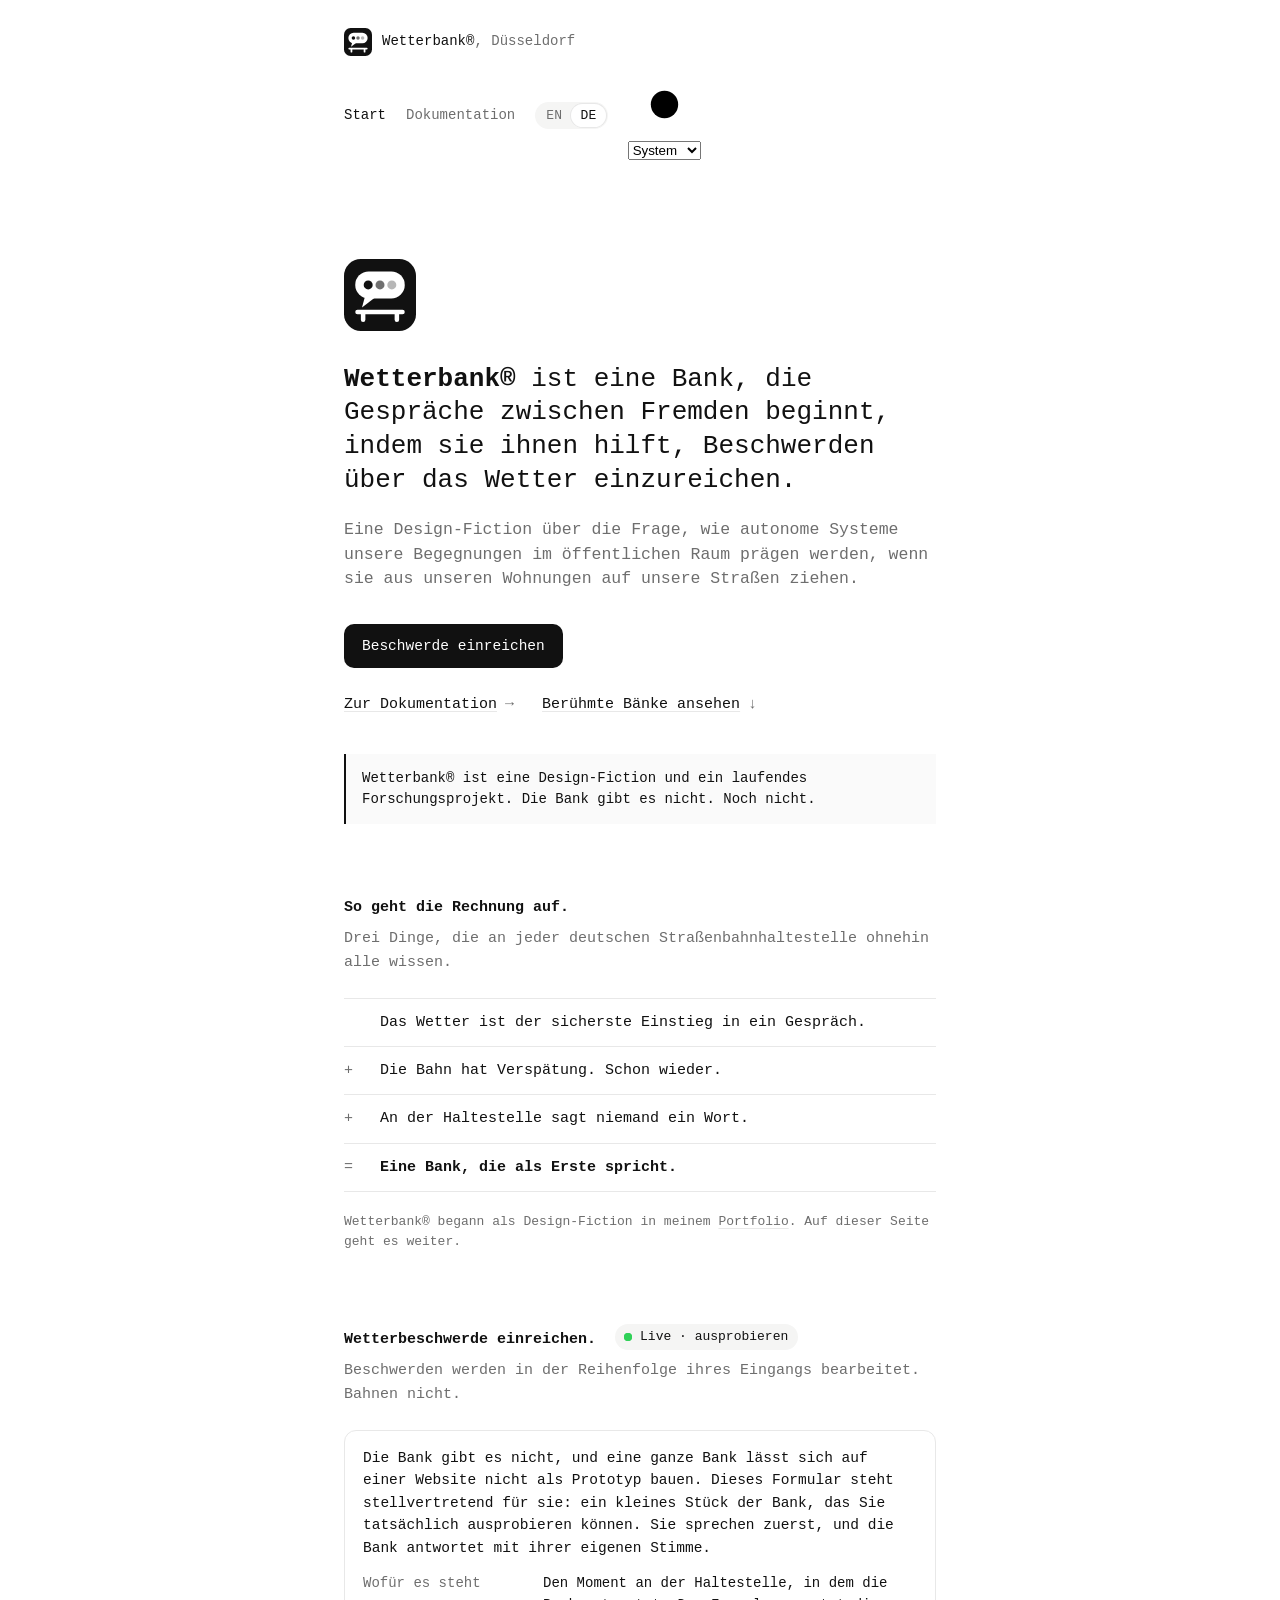
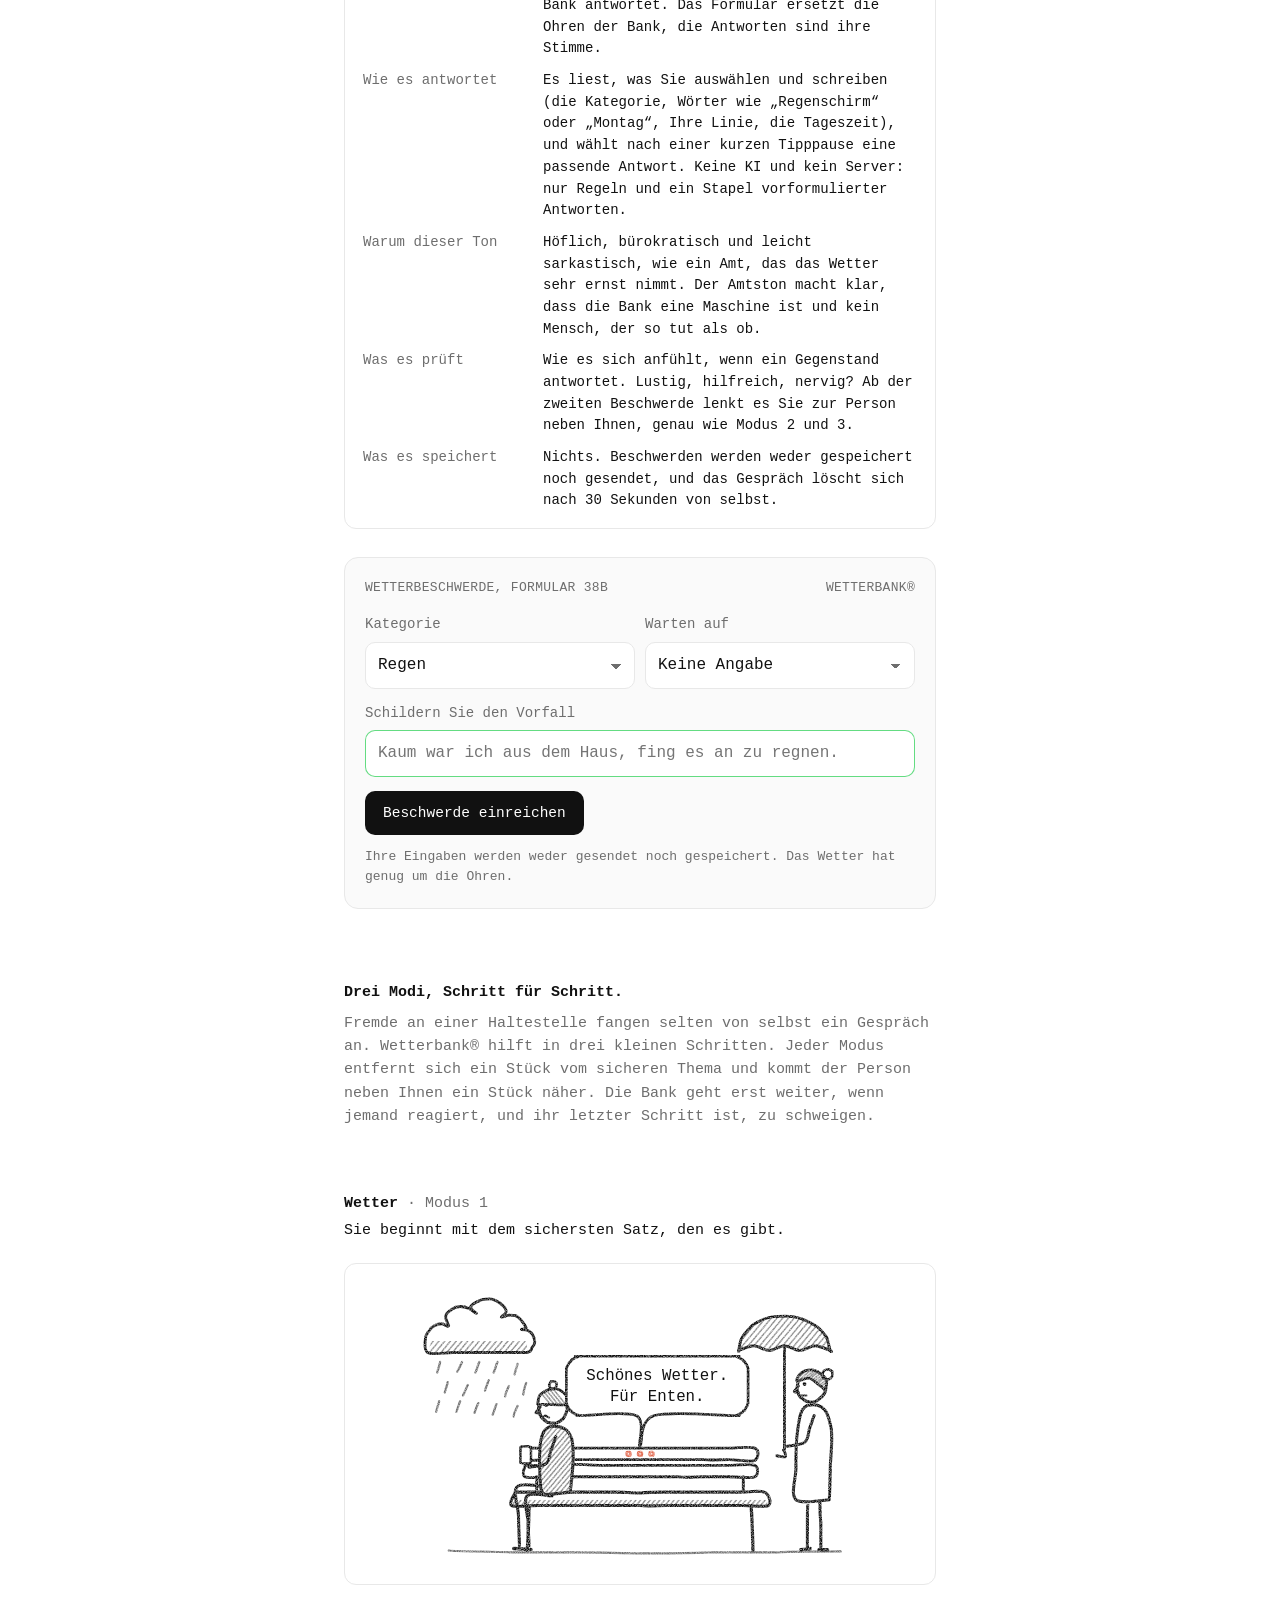
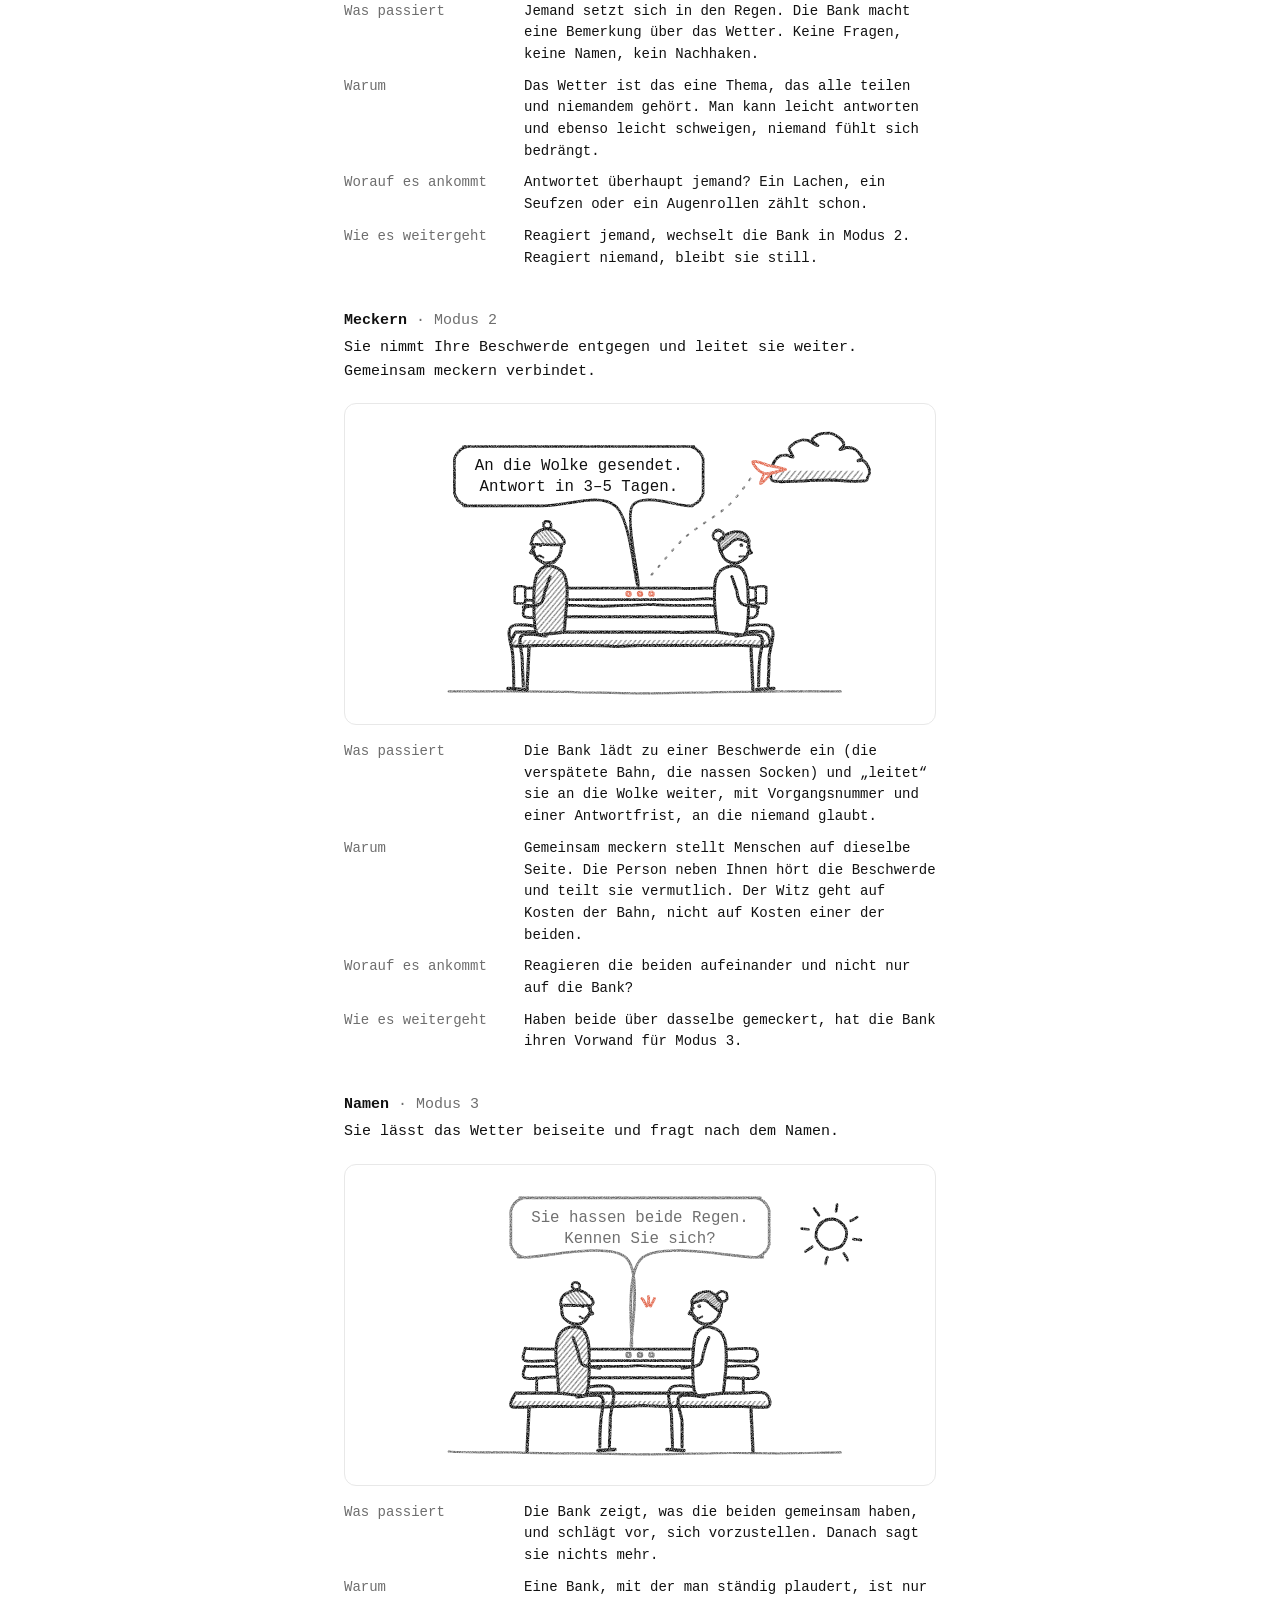
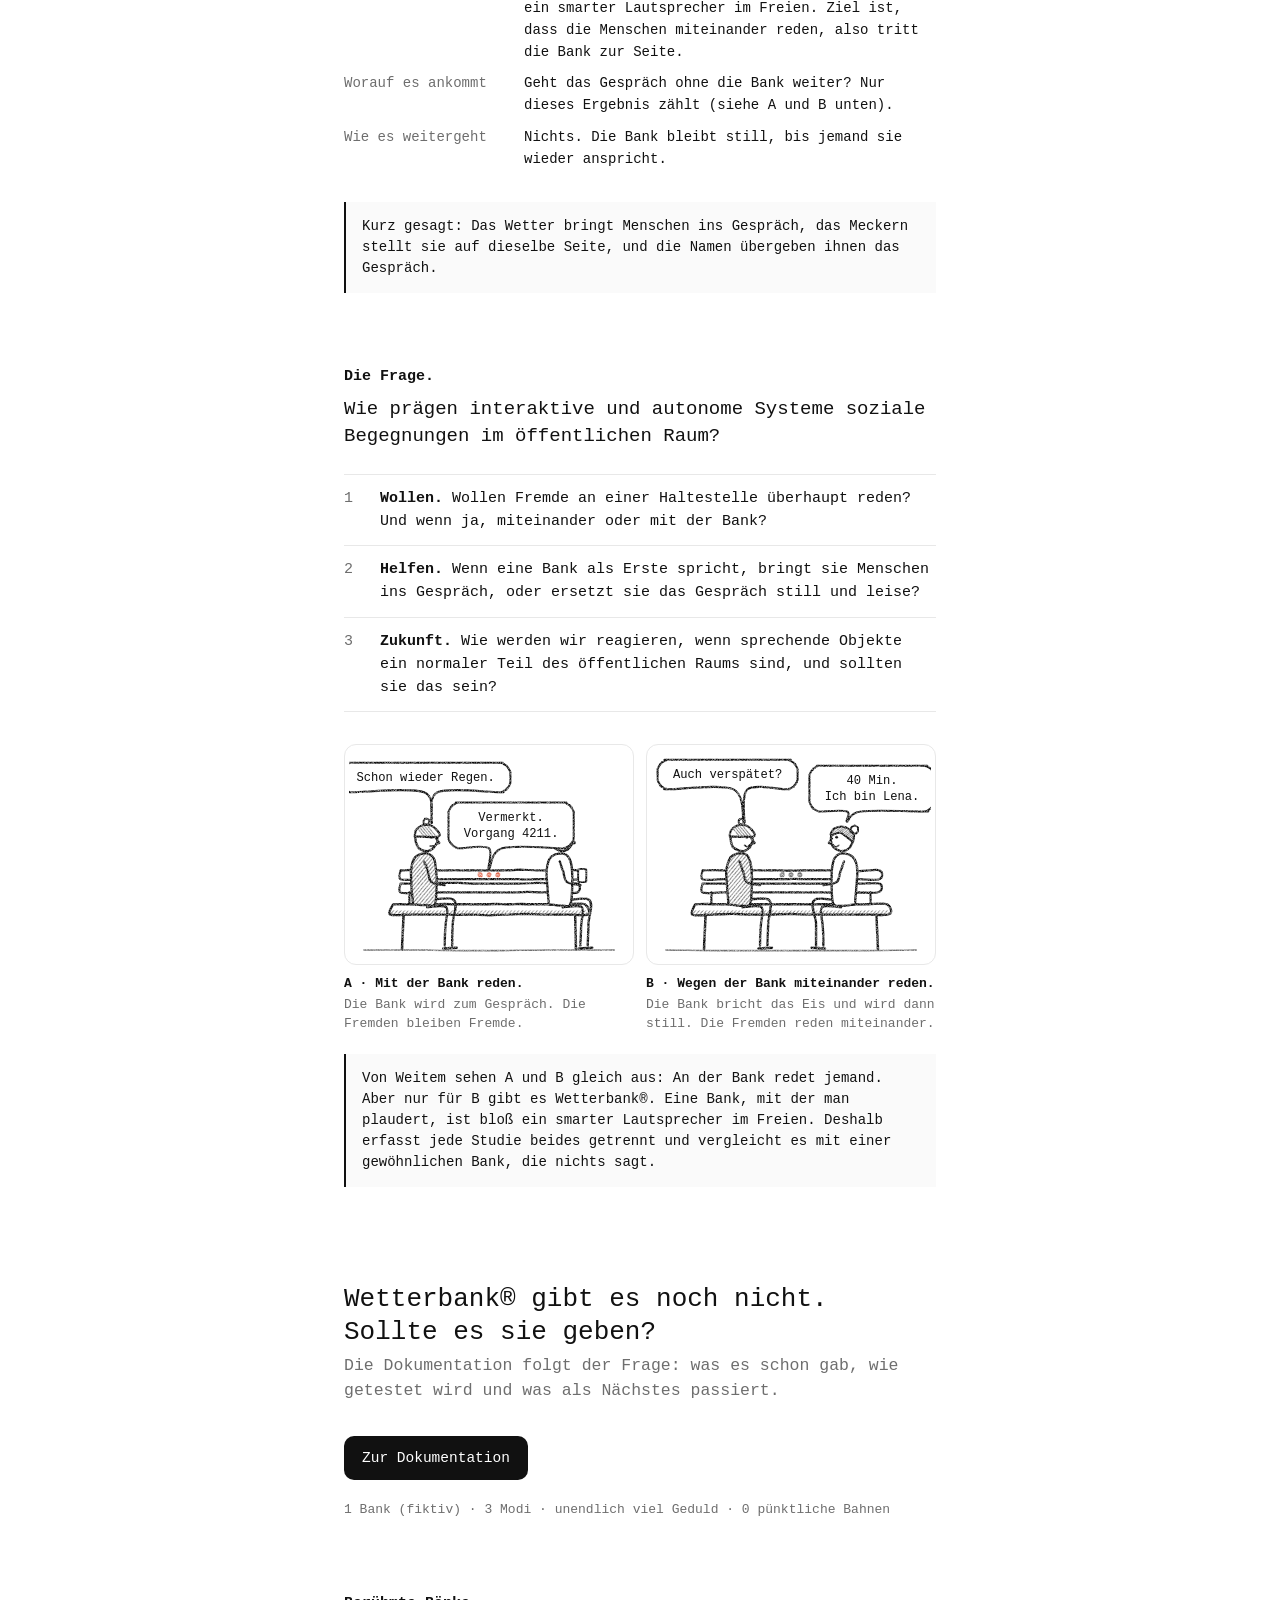
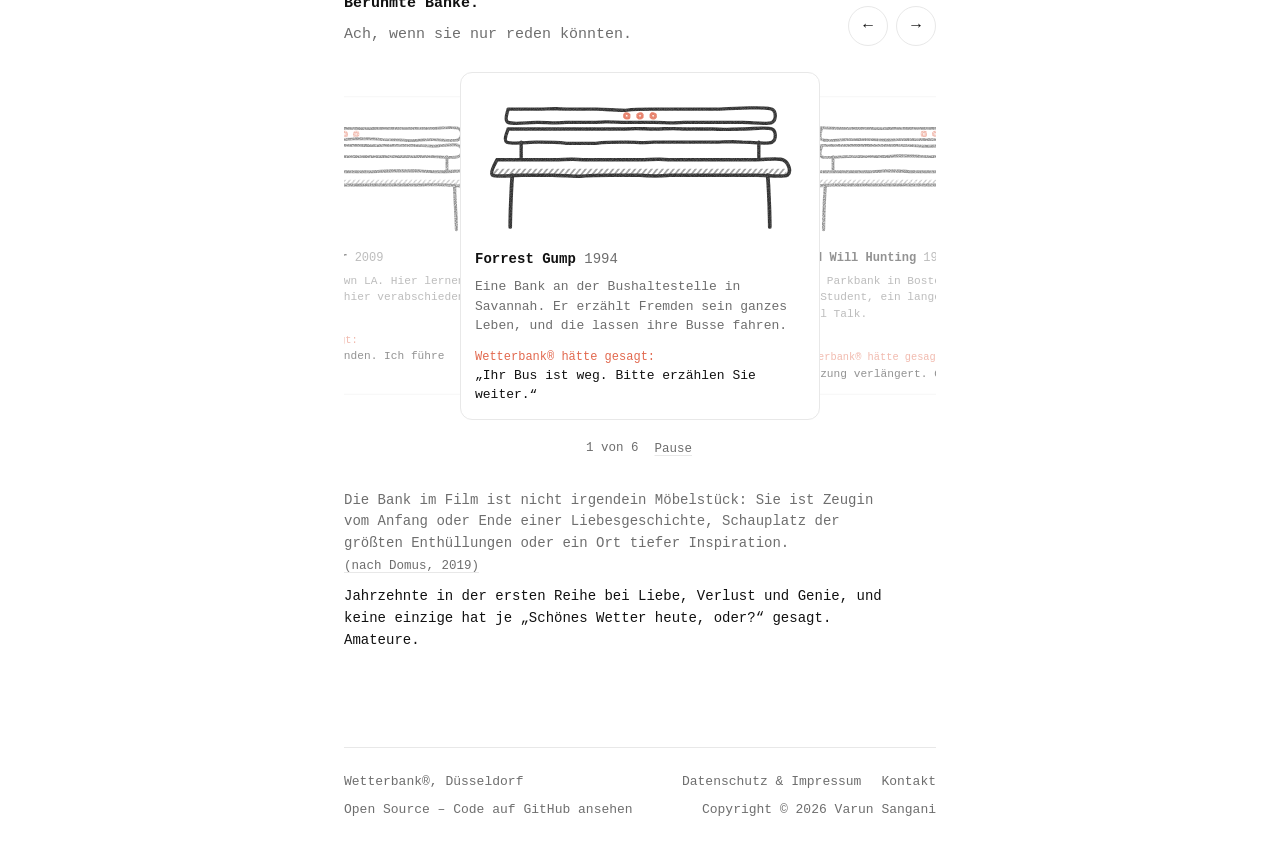
==== commit 1588a6b3: "Complaint form: explain its purpose as a stand-in for the bench Co-Authored-By: Claude Opus 5.5 <nor" ====
--- a/de/index.html
+++ b/de/index.html
@@ -135,6 +135,16 @@
   <section id="file" aria-labelledby="file-h">
     <h2 id="file-h">Wetterbeschwerde einreichen. <a class="live" href="#desk" data-to-desk aria-label="Live und interaktiv: zum Beschwerdeformular"><i aria-hidden="true"></i>Live · ausprobieren</a></h2>
     <p class="sub">Beschwerden werden in der Reihenfolge ihres Eingangs bearbeitet. Bahnen nicht.</p>
+    <div class="why-form">
+      <p>Die Bank gibt es nicht, und eine ganze Bank lässt sich auf einer Website nicht als Prototyp bauen. Dieses Formular steht stellvertretend für sie: ein kleines Stück der Bank, das Sie tatsächlich ausprobieren können. Sie sprechen zuerst, und die Bank antwortet mit ihrer eigenen Stimme.</p>
+      <dl class="mode-dl">
+        <div><dt>Wofür es steht</dt><dd>Den Moment an der Haltestelle, in dem die Bank antwortet. Das Formular ersetzt die Ohren der Bank, die Antworten sind ihre Stimme.</dd></div>
+        <div><dt>Wie es antwortet</dt><dd>Es liest, was Sie auswählen und schreiben (die Kategorie, Wörter wie „Regenschirm“ oder „Montag“, Ihre Linie, die Tageszeit), und wählt nach einer kurzen Tipppause eine passende Antwort. Keine KI und kein Server: nur Regeln und ein Stapel vorformulierter Antworten.</dd></div>
+        <div><dt>Warum dieser Ton</dt><dd>Höflich, bürokratisch und leicht sarkastisch, wie ein Amt, das das Wetter sehr ernst nimmt. Der Amtston macht klar, dass die Bank eine Maschine ist und kein Mensch, der so tut als ob.</dd></div>
+        <div><dt>Was es prüft</dt><dd>Wie es sich anfühlt, wenn ein Gegenstand antwortet. Lustig, hilfreich, nervig? Ab der zweiten Beschwerde lenkt es Sie zur Person neben Ihnen, genau wie Modus 2 und 3.</dd></div>
+        <div><dt>Was es speichert</dt><dd>Nichts. Beschwerden werden weder gespeichert noch gesendet, und das Gespräch löscht sich nach 30 Sekunden von selbst.</dd></div>
+      </dl>
+    </div>
     <form class="desk idle" id="desk" autocomplete="off" novalidate>
       <div class="desk-head"><span>Wetterbeschwerde, Formular 38b</span><span>Wetterbank®</span></div>
       <div class="pair">
--- a/css/site.css
+++ b/css/site.css
@@ -183,3 +183,7 @@
 .mode-dl dd{margin:0}
 @media (max-width:560px){.mode-dl div{grid-template-columns:1fr;gap:2px}}
 .mode-sum{margin:32px 0 0;padding:14px 16px;border-left:2px solid var(--fg);background:var(--soft);font-size:14px;line-height:1.5}
+.why-form{margin:0 0 28px;padding:16px 18px;border:1px solid var(--line);border-radius:12px}
+.why-form>p{margin:0;font-size:14.5px;line-height:1.55}
+.why-form .mode-dl{margin-top:14px}
+@media (max-width:560px){.why-form{padding:14px}}
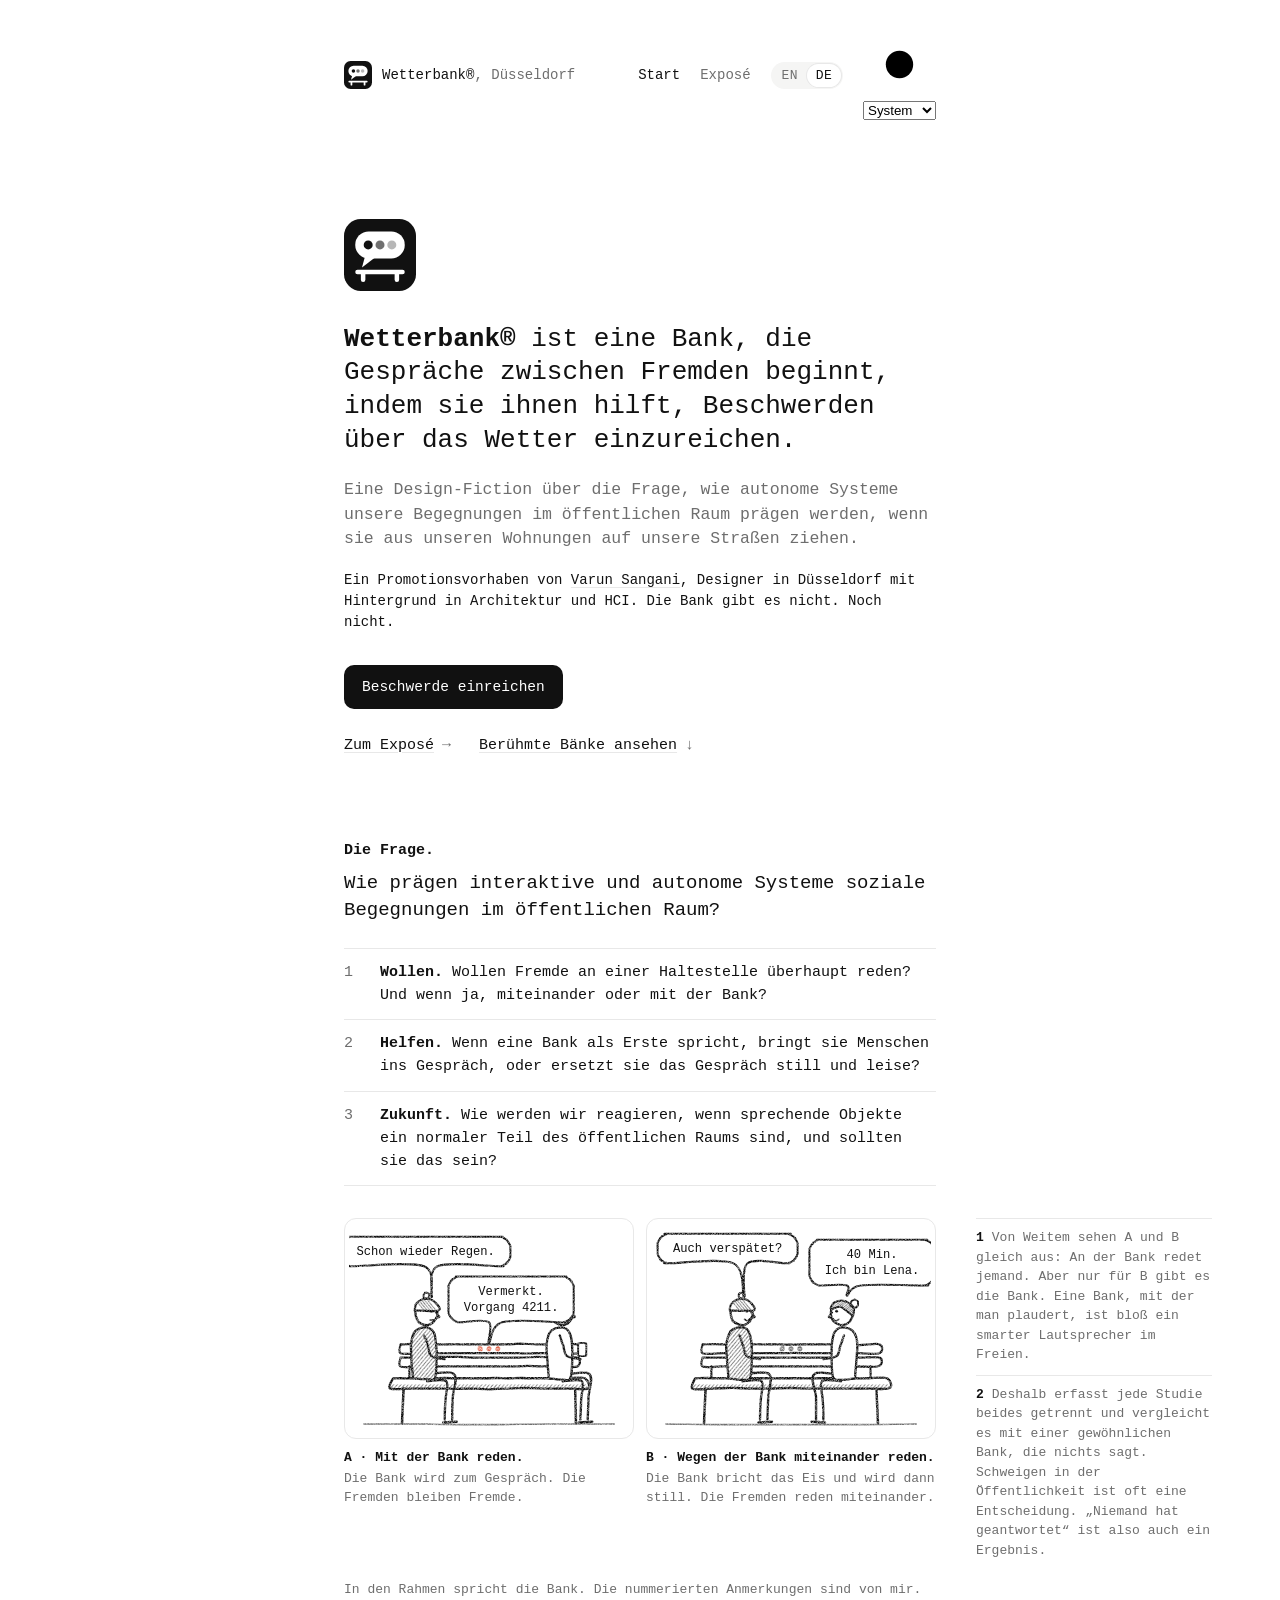
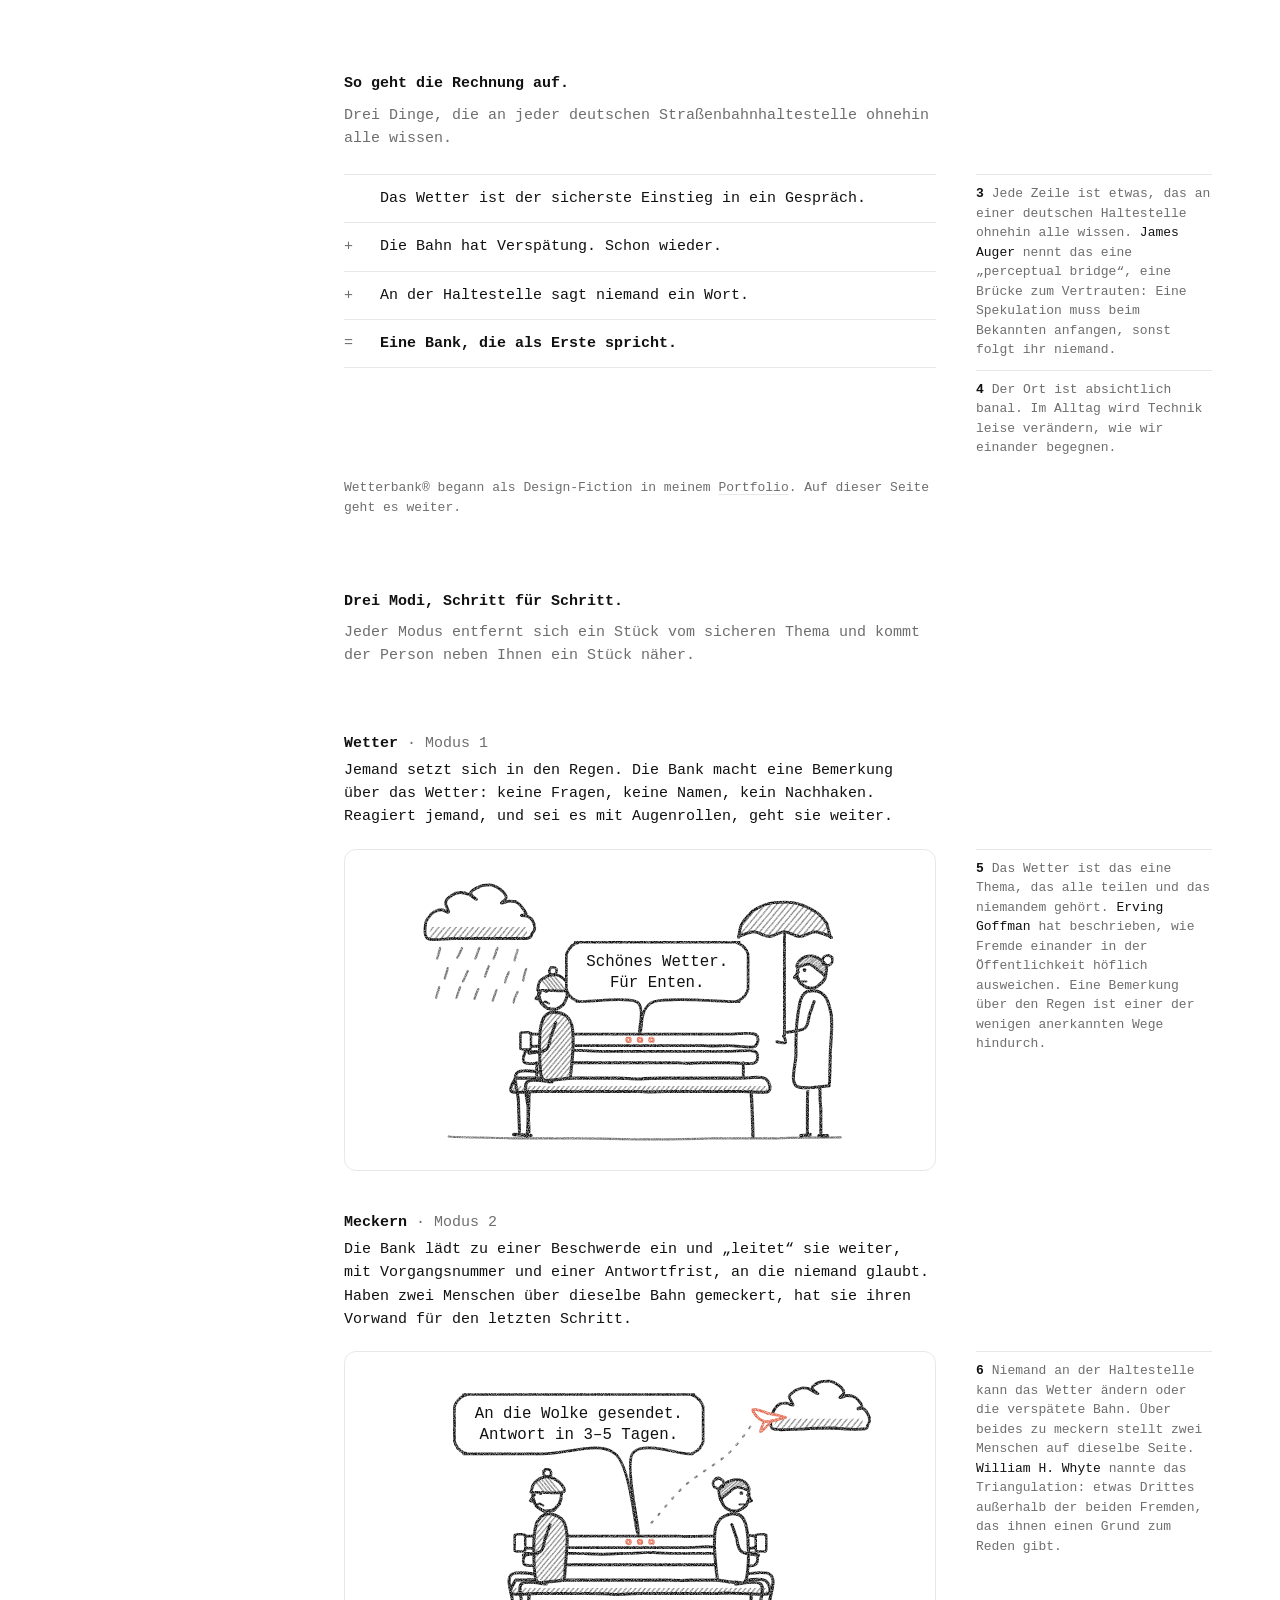
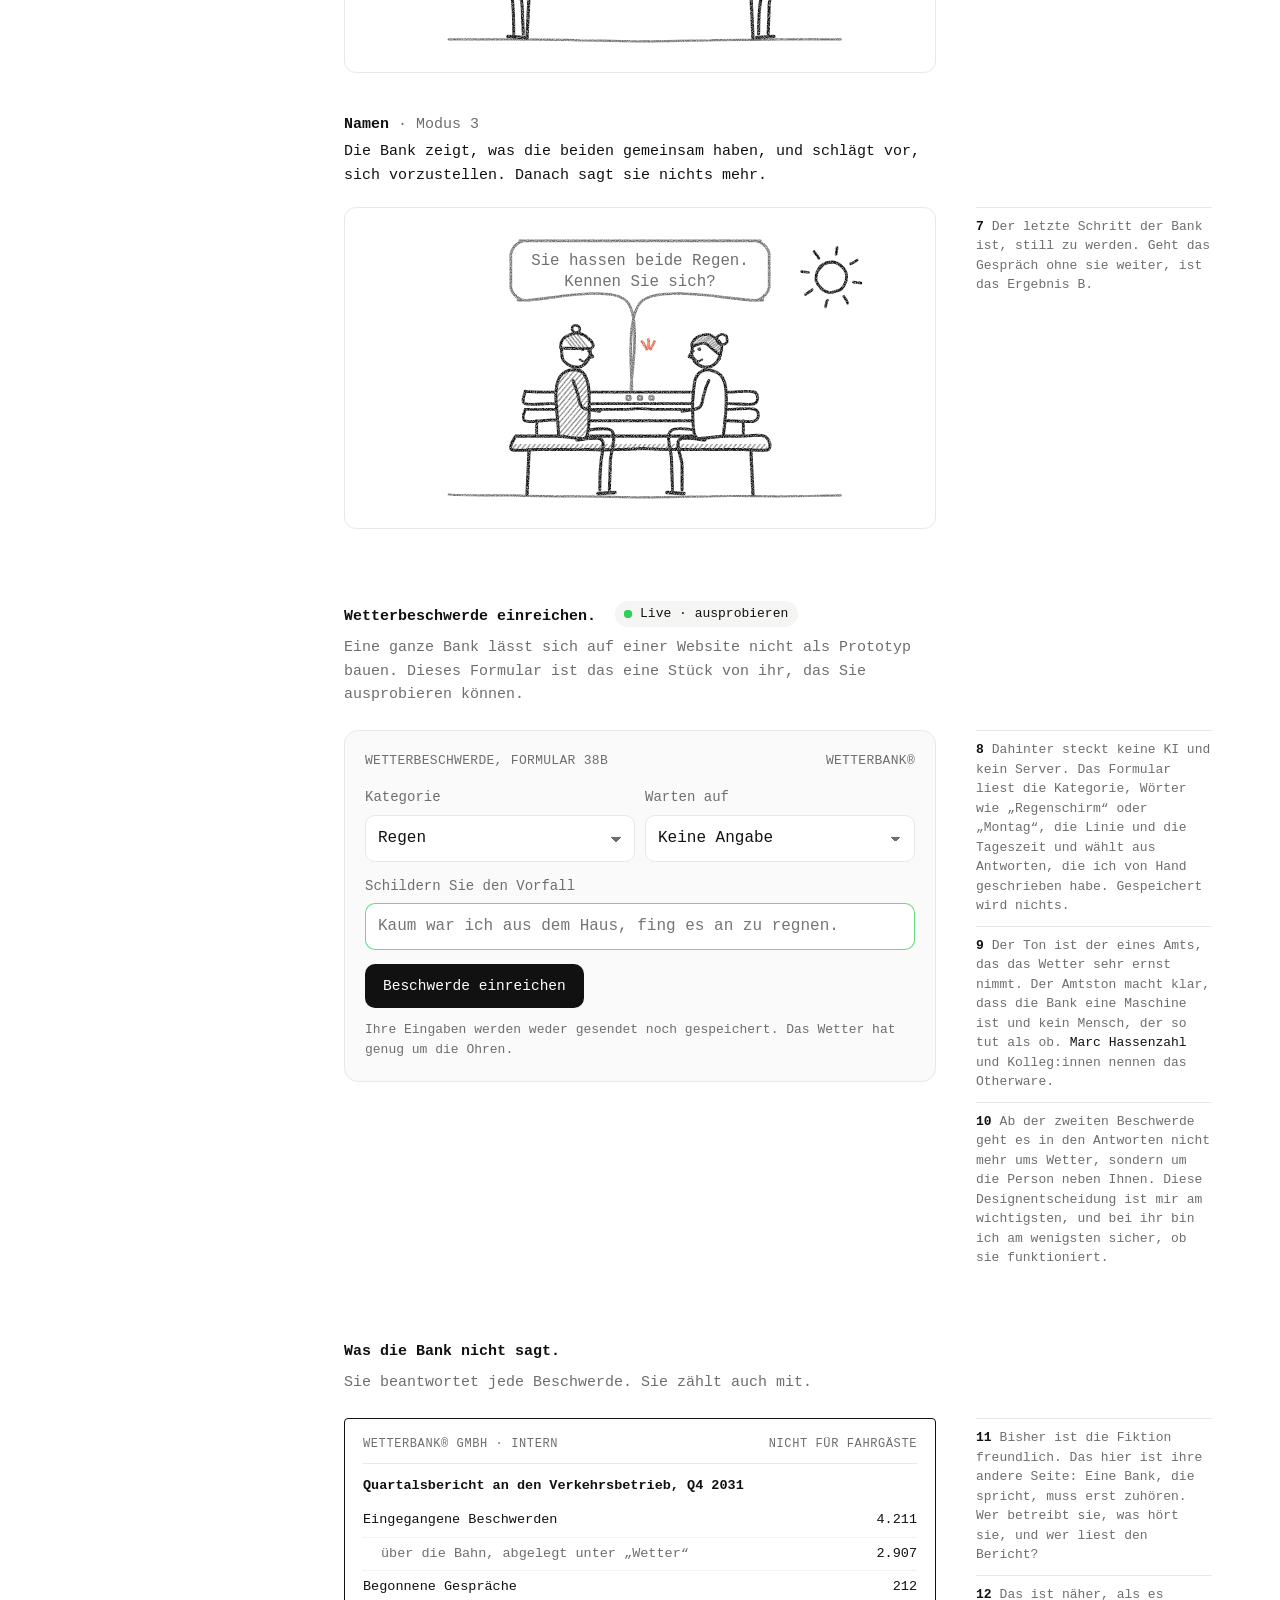
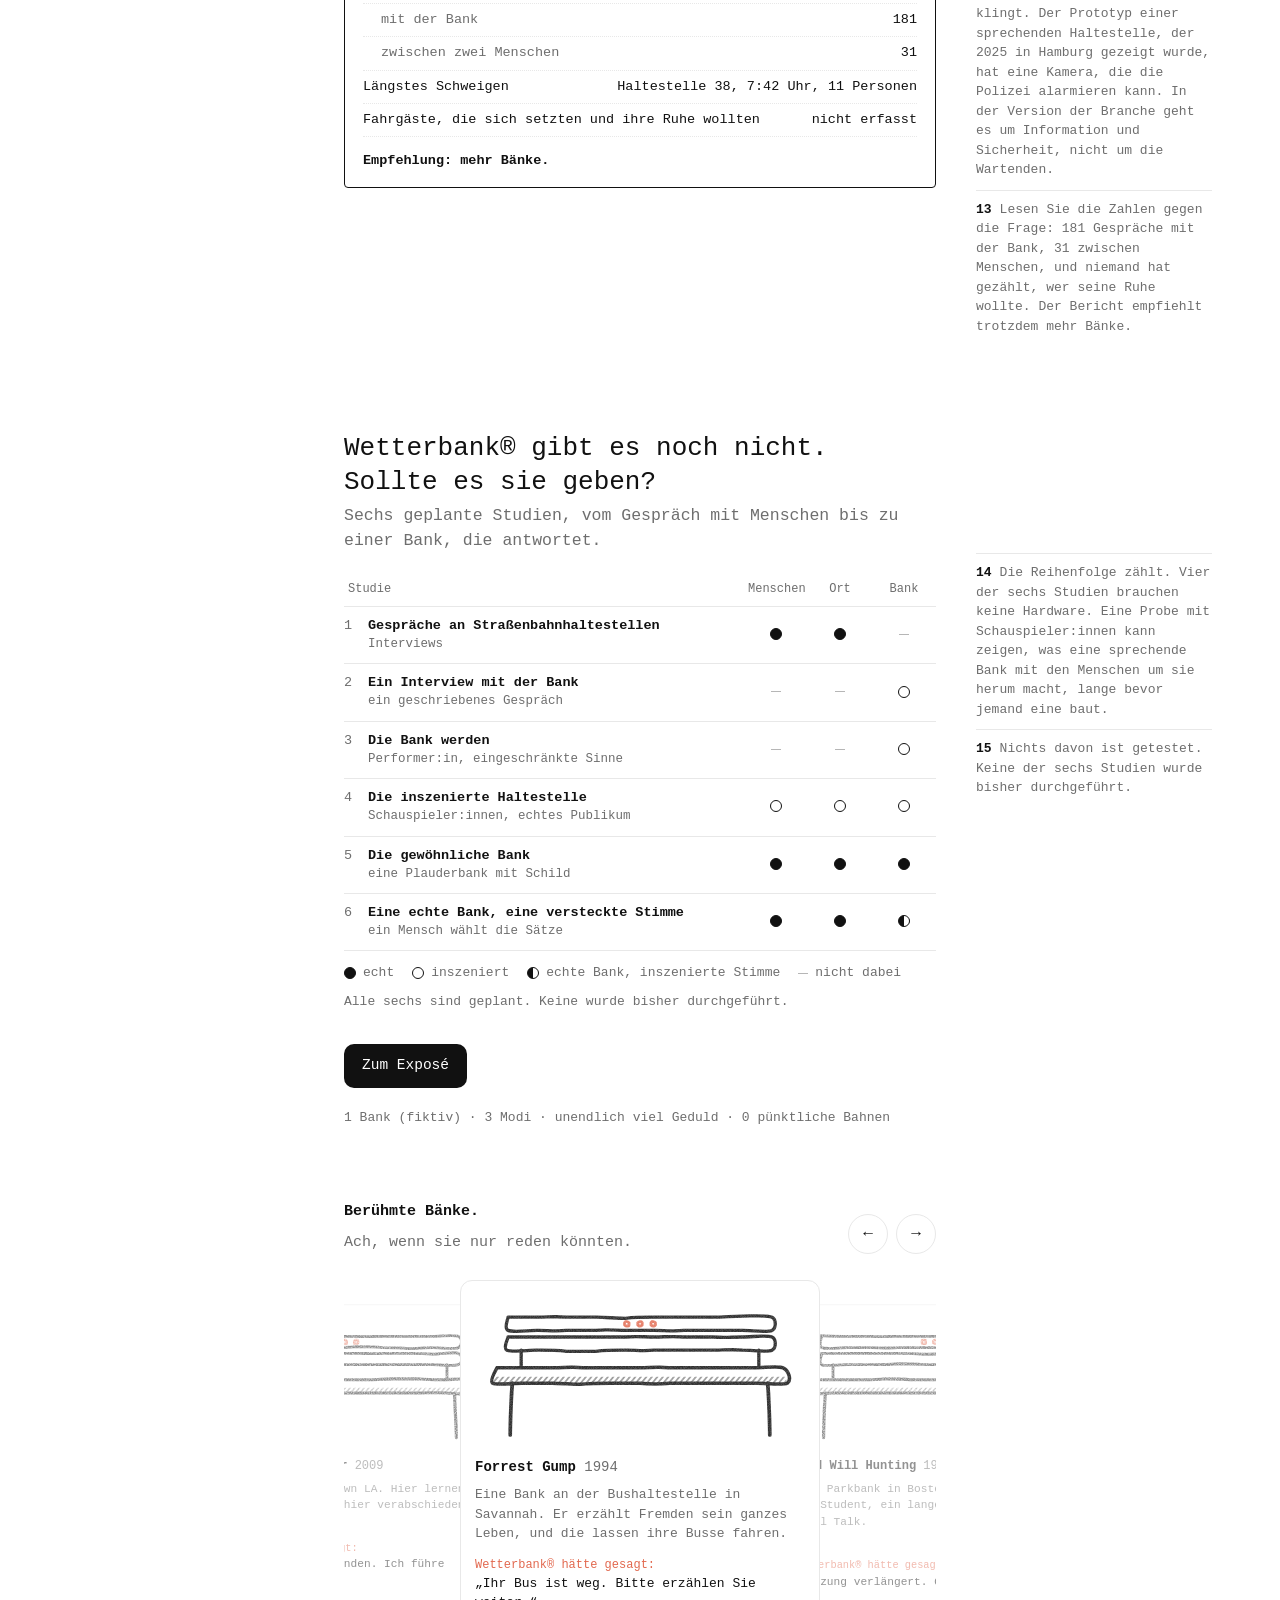
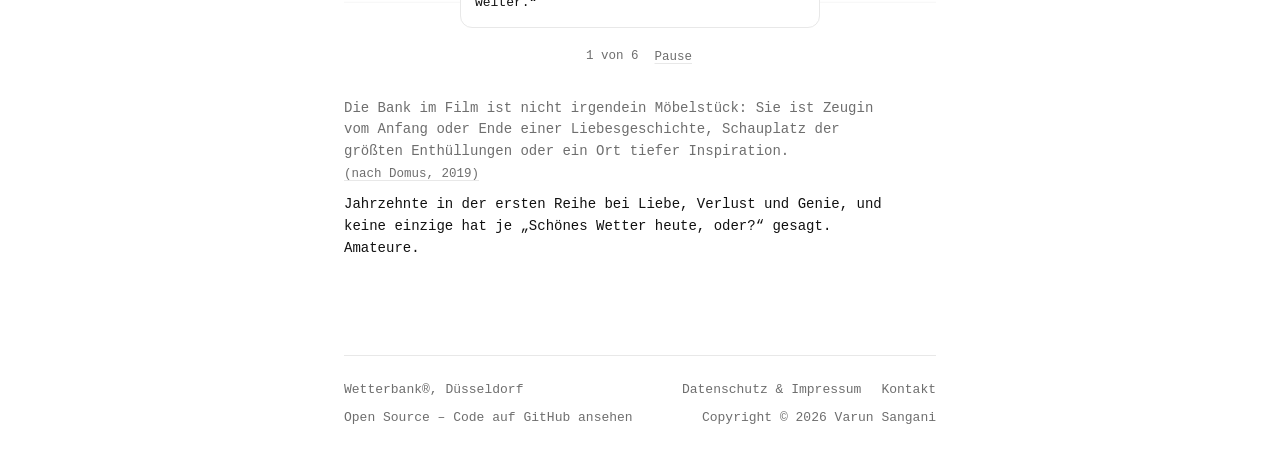
==== commit 09f3881a: "Restructure for first-time readers: question first, margin notes, internal report, proposal page Hom" ====
--- a/de/index.html
+++ b/de/index.html
@@ -27,7 +27,6 @@
 <style>
 .hero{padding:96px 0 0}
 .hero .mark{width:72px;height:72px;margin:0 0 32px}
-.notice{margin:28px 0 0;padding:14px 16px;border-left:2px solid var(--fg);background:var(--soft);font-size:14px;line-height:1.5}
 
 /* The formula */
 .formula{list-style:none;margin:0;padding:0}
@@ -87,7 +86,6 @@
 .subq{counter-reset:q}
 .subq li{display:grid;grid-template-columns:28px 1fr;gap:8px}
 .subq li::before{counter-increment:q;content:counter(q);color:var(--mute);font-variant-numeric:tabular-nums}
-.two{margin:32px 0 0}
 
 /* Closing */
 .closing{padding:96px 0 0}
@@ -102,7 +100,7 @@
 
 <header class="top">
   <a class="by" href="index.html"><svg class="logo" viewBox="0 0 64 64" aria-hidden="true"><rect width="64" height="64" rx="15"/><rect class="mk" x="10" y="11" width="44" height="24" rx="12"/><path class="mk" d="M19 32 16 43 29 33Z"/><g class="dt"><circle cx="21.5" cy="23" r="4"/><circle cx="32" cy="23" r="4"/><circle cx="42.5" cy="23" r="4"/></g><path class="ln" d="M12 47H52M17 47v7M47 47v7"/></svg><span>Wetterbank®<span class="where">, Düsseldorf</span></span></a>
-  <nav aria-label="Seiten"><a href="index.html" aria-current="page">Start</a><a href="documentation.html">Dokumentation</a><span class="lang" role="group" aria-label="Sprache"><a href="../" hreflang="en" lang="en" aria-label="English">EN</a><a href="index.html" hreflang="de" lang="de" aria-label="Deutsch" aria-current="true">DE</a></span><label class="theme"><svg viewBox="0 0 16 16" aria-hidden="true"><circle cx="8" cy="8" r="3"/><path d="M8 1.5v1.5M8 13v1.5M1.5 8H3M13 8h1.5M3.4 3.4l1 1M11.6 11.6l1 1M3.4 12.6l1-1M11.6 4.4l1-1"/></svg><span class="vh">Farbschema</span><select data-theme-picker aria-label="Farbschema" title="Farbschema"><option value="system">System</option><option value="spring">Frühling</option><option value="summer">Sommer</option><option value="autumn">Herbst</option><option value="winter">Winter</option></select></label></nav>
+  <nav aria-label="Seiten"><a href="index.html" aria-current="page">Start</a><a href="documentation.html">Exposé</a><span class="lang" role="group" aria-label="Sprache"><a href="../" hreflang="en" lang="en" aria-label="English">EN</a><a href="index.html" hreflang="de" lang="de" aria-label="Deutsch" aria-current="true">DE</a></span><label class="theme"><svg viewBox="0 0 16 16" aria-hidden="true"><circle cx="8" cy="8" r="3"/><path d="M8 1.5v1.5M8 13v1.5M1.5 8H3M13 8h1.5M3.4 3.4l1 1M11.6 11.6l1 1M3.4 12.6l1-1M11.6 4.4l1-1"/></svg><span class="vh">Farbschema</span><select data-theme-picker aria-label="Farbschema" title="Farbschema"><option value="system">System</option><option value="spring">Frühling</option><option value="summer">Sommer</option><option value="autumn">Herbst</option><option value="winter">Winter</option></select></label></nav>
 </header>
 
 <main>
@@ -110,42 +108,83 @@
     <svg class="logo mark" viewBox="0 0 64 64" role="img" aria-label="Wetterbank®-Logo: eine Sprechblase mit Tipp-Punkten über einer Bank"><rect width="64" height="64" rx="15"/><rect class="mk" x="10" y="11" width="44" height="24" rx="12"/><path class="mk" d="M19 32 16 43 29 33Z"/><g class="dt typing"><circle cx="21.5" cy="23" r="4"/><circle cx="32" cy="23" r="4"/><circle cx="42.5" cy="23" r="4"/></g><path class="ln" d="M12 47H52M17 47v7M47 47v7"/></svg>
     <h1><strong>Wetterbank®</strong> ist eine Bank, die Gespräche zwischen Fremden beginnt, indem sie ihnen hilft, Beschwerden über das Wetter einzureichen.</h1>
     <p class="lede">Eine Design-Fiction über die Frage, wie autonome Systeme unsere Begegnungen im öffentlichen Raum prägen werden, wenn sie aus unseren Wohnungen auf unsere Straßen ziehen.</p>
+    <p class="hero-by">Ein Promotionsvorhaben von <a href="https://va3uns.github.io/rnd/">Varun Sangani</a>, Designer in Düsseldorf mit Hintergrund in Architektur und HCI. Die Bank gibt es nicht. Noch nicht.</p>
     <div class="actions">
       <a class="btn" href="#desk" data-to-desk>Beschwerde einreichen</a>
       <div class="more">
-        <a href="documentation.html"><span class="t">Zur Dokumentation</span> <span aria-hidden="true">→</span></a>
+        <a href="documentation.html"><span class="t">Zum Exposé</span> <span aria-hidden="true">→</span></a>
         <a href="#famous"><span class="t">Berühmte Bänke ansehen</span> <span aria-hidden="true">↓</span></a>
       </div>
     </div>
-    <p class="notice">Wetterbank® ist eine Design-Fiction und ein laufendes Forschungsprojekt. Die Bank gibt es nicht. Noch nicht.</p>
   </div>
+
+  <section id="question" aria-labelledby="q-h">
+    <h2 id="q-h">Die Frage.</h2>
+    <p class="rq">Wie prägen interaktive und autonome Systeme soziale Begegnungen im öffentlichen Raum?</p>
+    <ol class="plain subq">
+      <li><span><strong>Wollen.</strong> Wollen Fremde an einer Haltestelle überhaupt reden? Und wenn ja, miteinander oder mit der Bank?</span></li>
+      <li><span><strong>Helfen.</strong> Wenn eine Bank als Erste spricht, bringt sie Menschen ins Gespräch, oder ersetzt sie das Gespräch still und leise?</span></li>
+      <li><span><strong>Zukunft.</strong> Wie werden wir reagieren, wenn sprechende Objekte ein normaler Teil des öffentlichen Raums sind, und sollten sie das sein?</span></li>
+    </ol>
+    <div class="wn">
+      <div class="wn-main"><div class="ab" role="group" aria-label="Zwei mögliche Ergebnisse">
+      <figure><div class="card"><svg class="pn tk" viewBox="110 20 380 286" role="img" aria-label="A: Eine Person sagt: Schon wieder Regen. Die Bank antwortet: Vermerkt. Vorgang 4211. Die andere schaut aufs Handy."><defs><filter id="gr-dea" x="-2%" y="-2%" width="104%" height="104%"><feTurbulence type="fractalNoise" baseFrequency="1.1" numOctaves="1" seed="7" result="t"/><feColorMatrix in="t" type="matrix" values="0 0 0 0 0  0 0 0 0 0  0 0 0 0 0  0 0 0 -1.5 1.55" result="m"/><feComposite in="SourceGraphic" in2="m" operator="in" result="c"/><feDisplacementMap in="c" in2="t" scale="1.1" xChannelSelector="R" yChannelSelector="G"/></filter></defs><g filter="url(#gr-dea)"><path class="pg" d="M130 290C144 290 187 290 215 290C243 291 272 291 300 291C328 291 357 290 385 290C413 290 456 290 470 290" stroke-width="2.2"/><path class="pk" d="M180 182C184 182 198 181 207 181C216 182 224 182 233 182C242 182 251 182 260 182C269 182 278 182 287 182C296 182 304 182 313 182C322 182 331 182 340 181C349 181 358 182 367 182C376 182 384 182 393 182C402 182 415 180 420 182C424 184 424 192 420 194C416 196 402 194 393 194C384 194 376 194 367 194C358 194 349 195 340 194C331 194 322 194 313 194C304 194 296 194 287 194C278 194 269 194 260 194C251 194 242 194 233 194C224 194 216 194 207 194C198 194 185 196 180 194C176 192 180 184 180 182" stroke-width="3"/><path class="pk" d="M180 200C184 200 198 200 207 200C216 200 224 200 233 199C242 199 251 199 260 199C269 200 278 200 287 200C296 200 304 200 313 200C322 200 331 200 340 200C349 200 358 199 367 199C376 199 384 200 393 200C402 200 416 198 420 200C425 202 424 210 420 212C416 214 402 212 393 212C384 212 376 212 367 212C358 211 349 211 340 212C331 212 322 212 313 212C304 212 296 212 287 212C278 212 269 212 260 212C251 212 242 212 233 212C224 212 216 212 207 212C198 212 185 214 180 212C176 210 180 202 180 200" stroke-width="3"/><path class="pk" d="M192 212C192 215 192 225 192 228" stroke-width="3"/><path class="pk" d="M408 212C408 215 408 225 408 228" stroke-width="3"/><path class="pp" d="M170 228C177 228 199 228 213 228C228 228 242 228 257 228C271 228 286 228 300 228C314 228 329 228 343 228C358 228 372 228 387 228C401 228 422 226 430 228C438 230 441 240 434 242C427 245 404 242 389 242C374 242 360 242 345 242C330 242 315 242 300 242C285 242 270 242 255 242C240 242 226 242 211 242C196 242 173 244 166 242C159 240 169 230 170 228"/><clipPath id="h44-9"><path d="M168 236L432 236L434 242L166 242Z"/></clipPath><g clip-path="url(#h44-9)"><path class="ph" d="M161 242L166 236M166 242L171 236M171 242L176 236M176 242L181 236M181 242L186 236M186 242L191 236M191 242L196 236M196 242L201 236M201 242L206 236M206 242L211 236M211 242L216 236M216 242L221 236M221 242L226 236M226 242L231 236M231 242L236 236M236 242L241 236M241 242L246 236M246 242L251 236M251 242L256 236M256 242L261 236M261 242L266 236M266 242L271 236M271 242L276 236M276 242L281 236M281 242L286 236M286 242L291 236M291 242L296 236M296 242L301 236M301 242L306 236M306 242L311 236M311 242L316 236M316 242L321 236M321 242L326 236M326 242L331 236M331 242L336 236M336 242L341 236M341 242L346 236M346 242L351 236M351 242L356 236M356 242L361 236M361 242L366 236M366 242L371 236M371 242L376 236M376 242L381 236M381 242L386 236M386 242L391 236M391 242L396 236M396 242L401 236M401 242L406 236M406 242L411 236M411 242L416 236M416 242L421 236M421 242L426 236M426 242L431 236M431 242L436 236" stroke-width="1.6"/></g><path class="pk" d="M170 228C174 228 187 228 196 228C205 228 213 228 222 228C231 228 239 227 248 228C257 228 265 228 274 228C283 228 291 228 300 228C309 227 317 228 326 228C335 228 343 227 352 228C361 228 369 228 378 228C387 228 395 228 404 228C413 228 425 226 430 228C435 231 438 240 434 242C430 244 416 242 407 242C398 242 389 242 380 242C371 242 363 242 354 241C345 241 336 241 327 242C318 242 309 242 300 243C291 243 282 242 273 242C264 242 255 243 246 242C237 242 229 242 220 242C211 242 202 242 193 242C184 242 170 244 166 242C162 240 169 230 170 228" stroke-width="3.2"/><path class="pk" d="M184 242C184 250 182 281 182 289" stroke-width="3.4"/><path class="pk" d="M417 242C417 250 418 281 418 289" stroke-width="3.4"/><g class="vd v0"><path class="pc dotc" d="M288 190C288 190 287 190 287 190C287 190 286 189 286 189C286 189 286 188 286 188C286 187 286 187 286 186C287 186 287 186 288 186C288 186 289 186 289 186C289 186 290 187 290 187C290 187 290 188 290 188C290 189 290 189 290 190C289 190 289 190 288 190C288 190 287 190 287 190C287 190 286 189 286 189" stroke-width="2.6"/></g><g class="vd v1"><path class="pc dotc" d="M298 189C298 189 298 188 298 188C298 187 298 187 299 186C299 186 299 186 300 186C300 186 301 186 301 186C301 186 302 187 302 187C302 187 302 188 302 188C302 189 302 189 301 190C301 190 301 190 300 190C300 190 299 190 299 190C299 190 298 189 298 189C298 189 298 188 298 188C298 187 298 187 299 186" stroke-width="2.6"/></g><g class="vd v2"><path class="pc dotc" d="M312 190C312 190 311 190 311 190C310 190 310 189 310 189C310 188 310 188 310 188C310 187 310 187 311 186C311 186 311 186 312 186C312 186 313 186 313 186C313 186 314 187 314 187C314 188 314 188 314 188C314 189 314 189 313 190C313 190 313 190 312 190C312 190 311 190 311 190C310 190 310 189 310 189" stroke-width="2.6"/></g><path class="pk" d="M212 224C219 223 246 217 252 222C259 227 251 243 251 253C250 263 250 279 250 284" stroke-width="3.2"/><path class="pk" d="M216 232C220 232 238 228 242 232C246 236 241 249 241 258C240 267 240 280 240 284" stroke-width="3.2"/><path class="pk" d="M238 288C241 288 253 287 256 287" stroke-width="3.6"/><path class="pp" d="M197 228C197 221 193 195 194 184C194 173 196 168 200 164C204 160 212 158 216 159C220 160 224 162 226 168C228 173 229 182 229 192C229 202 229 220 227 226C225 232 221 229 216 230C211 230 200 228 197 228"/><clipPath id="h44-20"><path d="M197 228L194 184L200 164L216 159L226 168L229 192L227 226L216 230Z"/></clipPath><g clip-path="url(#h44-20)"><path class="ph" d="M134 230L194 159M139 230L199 159M144 230L204 159M149 230L209 159M154 230L214 159M159 230L219 159M164 230L224 159M169 230L229 159M174 230L234 159M179 230L239 159M184 230L244 159M189 230L249 159M194 230L254 159M199 230L259 159M204 230L264 159M209 230L269 159M214 230L274 159M219 230L279 159M224 230L284 159" stroke-width="1.6"/></g><path class="pk" d="M197 228C196 221 194 195 194 184C195 173 196 168 200 164C204 160 212 158 216 159C220 160 224 163 226 168C228 174 228 182 229 192C229 202 229 220 227 226C225 233 221 229 216 229C211 230 200 228 197 228" stroke-width="3.2"/><path class="pp" d="M229 145C228 147 226 151 224 153C221 155 218 156 215 156C212 156 208 155 206 153C204 151 202 148 201 145C200 142 200 138 201 135C202 132 204 129 206 127C209 125 212 124 215 124C218 124 222 125 224 127C226 129 228 132 229 135C230 138 230 142 229 145C228 148 226 151 224 153C221 155 216 156 215 156"/><path class="pk" d="M222 126C223 127 227 130 228 133C230 136 230 140 230 143C229 146 227 149 225 151C223 154 220 155 217 156C214 156 211 156 208 154C205 153 203 150 202 147C200 144 200 140 200 137C201 134 202 131 204 128C207 126 210 124 213 124C216 124 219 124 222 126C225 127 227 130 228 133C230 136 230 141 230 143" stroke-width="3.2"/><path class="pk" d="M228 139C229 140 233 144 233 145C233 146 229 146 228 146" stroke-width="2.4"/><circle class="eye" cx="222" cy="137" r="2"/><path class="pk" d="M220 149C221 149 225 149 226 149" stroke-width="2.2"/><path class="pp" d="M199 136C199 134 199 129 202 126C205 123 211 120 215 120C219 120 225 123 228 126C231 129 236 134 231 136C226 138 204 136 199 136"/><clipPath id="h44-27"><path d="M199 136L202 126L215 120L228 126L231 136Z"/></clipPath><g clip-path="url(#h44-27)"><path class="ph" d="M212 136L199 120M216 136L203 120M220 136L207 120M224 136L211 120M228 136L215 120" stroke-width="1.6"/></g><path class="pk" d="M199 136C200 134 199 128 202 126C204 123 211 120 215 120C219 120 225 123 228 126C231 129 236 135 231 136C226 138 204 136 199 136" stroke-width="3"/><path class="pk" d="M211 116C211 116 211 115 212 114C212 113 213 113 213 112C214 112 215 112 216 112C217 112 217 113 218 113C219 114 219 115 219 116C219 116 219 117 218 118C218 119 217 119 217 120C216 120 215 120 214 120C213 120 213 119 212 119C211 118 211 117 211 116C211 116 211 115 212 114C212 113 213 113 213 112" stroke-width="2.6"/><path class="pk" d="M212 170C213 172 216 179 217 184C219 189 218 195 222 198C226 201 237 202 240 202" stroke-width="3.2"/><path class="pk" d="M396 224C403 224 429 217 436 222C442 227 436 243 435 253C435 263 434 279 434 284" stroke-width="3.2"/><path class="pk" d="M400 232C404 232 422 228 426 232C430 236 425 249 425 258C425 267 424 280 424 284" stroke-width="3.2"/><path class="pk" d="M422 288C425 288 437 287 440 287" stroke-width="3.6"/><path class="pp" d="M381 228C380 221 377 195 378 184C378 173 380 168 384 164C388 160 396 158 400 159C404 160 408 162 410 168C412 173 413 182 413 192C413 202 413 220 411 226C409 232 405 230 400 230C395 230 384 228 381 228"/><path class="pk" d="M381 228C381 221 378 195 378 184C379 173 380 168 384 164C388 160 395 159 400 159C404 160 408 162 410 168C412 173 413 182 413 192C413 202 413 220 411 226C409 233 405 230 400 230C395 230 384 228 381 228" stroke-width="3.2"/><path class="pp" d="M388 151C388 150 385 146 384 143C384 139 384 136 386 133C387 130 390 127 392 126C395 124 398 124 401 124C404 125 407 126 410 129C412 131 413 134 414 137C414 141 414 144 412 147C411 150 409 153 406 154C403 156 400 156 397 156C394 155 390 154 388 151C386 149 385 146 384 143C384 139 385 134 386 133"/><path class="pk" d="M394 125C395 125 400 124 403 124C406 125 409 128 411 130C413 133 414 136 414 139C414 143 413 146 411 149C410 151 407 154 404 155C401 156 398 156 395 155C392 154 389 152 387 150C385 147 384 144 384 141C384 137 385 134 387 131C388 129 391 126 394 125C397 124 400 124 403 125C406 126 410 129 411 130" stroke-width="3.2"/><path class="pk" d="M412 139C413 140 417 144 417 145C417 146 413 146 412 146" stroke-width="2.4"/><circle class="eye" cx="406" cy="137" r="2"/><path class="pk" d="M404 148C405 149 409 149 410 149" stroke-width="2.2"/><path class="pp" d="M384 144C384 142 381 135 383 132C385 128 391 124 395 123C399 122 406 123 409 125C412 127 415 133 414 134C413 135 405 130 401 131C397 132 394 136 391 138C388 140 385 143 384 144"/><clipPath id="h44-41"><path d="M384 144L383 132L395 123L409 125L414 134L401 131L391 138Z"/></clipPath><g clip-path="url(#h44-41)"><path class="ph" d="M358 144L383 123M361 144L386 123M365 144L390 123M368 144L394 123M372 144L397 123M375 144L400 123M379 144L404 123M382 144L408 123M386 144L411 123M389 144L414 123M393 144L418 123M396 144L422 123M400 144L425 123M403 144L428 123M407 144L432 123M410 144L436 123M414 144L439 123" stroke-width="1.6"/></g><path class="pk" d="M384 144C384 142 381 136 383 132C385 129 391 124 395 123C399 121 406 123 409 125C412 127 415 133 414 134C413 135 405 131 401 131C397 132 394 136 391 138C388 140 385 143 384 144" stroke-width="2.8"/><path class="pk" d="M377 124C378 124 379 123 380 122C380 122 382 121 383 122C384 122 385 122 386 123C387 124 387 125 387 126C388 127 387 129 387 130C386 130 385 131 384 132C383 132 382 133 381 132C380 132 379 132 378 131C377 130 377 129 377 128C376 127 377 125 377 124C378 124 379 123 380 122C380 122 382 122 383 122" stroke-width="2.6"/><path class="pk" d="M396 170C397 172 399 180 401 184C402 189 402 195 406 198C410 201 421 201 424 202" stroke-width="3.2"/><path class="pp" d="M429 180C430 180 431 180 431 181C431 181 432 180 432 182C432 185 432 193 432 195C432 198 432 197 431 197C431 198 431 198 430 198C428 198 425 198 424 198C422 198 422 198 422 197C421 197 421 198 421 196C421 193 421 185 421 183C421 180 421 181 422 181C422 180 422 180 424 180C425 180 428 180 429 180"/><path class="pk" d="M430 180C430 180 431 180 431 181C432 181 432 180 432 182C432 185 432 193 432 195C432 198 432 197 431 197C431 197 431 198 430 198C428 198 425 198 423 198C422 198 422 198 421 197C421 197 421 198 421 196C421 193 421 185 421 182C421 180 421 181 422 181C422 180 422 180 424 180C425 180 429 180 430 180" stroke-width="2.6"/><g class="bub"><path class="pp" d="M99 52C99 51 99 50 99 49C99 48 100 47 100 46C101 45 101 44 102 43C102 42 103 41 104 41C104 40 105 39 106 39C107 38 108 38 109 37C110 37 111 36 112 36C113 36 103 36 115 36C127 36 159 36 181 36C203 36 225 36 247 36C269 36 301 36 313 36C325 36 315 36 316 36C317 36 318 37 319 37C320 38 321 38 322 39C323 39 324 40 324 41C325 41 326 42 326 43C327 44 327 45 328 46C328 47 329 48 329 49C329 50 329 50 329 52C329 54 329 58 329 60C329 62 329 62 329 63C329 64 328 65 328 66C328 67 327 68 326 69C326 70 325 71 324 71C324 72 323 73 322 73C321 74 320 74 319 75C318 75 317 76 316 76C315 76 327 76 313 76C299 76 245 69 230 76C215 83 225 118 222 118C219 118 230 83 212 76C194 69 132 76 115 76C98 76 113 76 112 76C111 76 110 75 109 75C108 74 107 74 106 73C105 73 104 72 104 71C103 71 102 70 102 69C101 68 101 67 100 66C100 65 100 64 99 63C99 62 99 62 99 60C99 58 99 53 99 52"/><path class="pk" d="M99 52C99 51 99 50 99 49C99 48 100 47 100 46C101 45 101 44 102 43C102 42 103 41 104 41C104 40 105 39 106 39C107 38 108 38 109 37C110 37 111 36 112 36C113 36 103 36 115 36C127 36 159 36 181 36C203 36 225 36 247 36C269 36 301 36 313 36C325 36 315 36 316 36C317 36 318 37 319 37C320 38 321 38 322 39C323 39 324 40 324 41C325 41 326 42 326 43C327 44 327 45 328 46C328 47 329 48 329 49C329 50 329 50 329 52C329 54 329 58 329 60C329 62 329 62 329 63C329 64 328 65 328 66C328 67 327 68 326 69C326 70 325 71 324 71C324 72 323 73 322 73C321 74 320 74 319 75C318 75 317 76 316 76C315 76 327 76 313 76C299 76 245 69 230 76C215 83 225 118 222 118C219 118 230 83 212 76C194 69 132 76 115 76C98 76 113 76 112 76C111 76 110 75 109 75C108 74 107 74 106 73C105 73 104 72 104 71C103 71 102 70 102 69C101 68 101 67 100 66C100 65 100 64 99 63C99 62 99 62 99 60C99 58 99 53 99 52" stroke-width="2.8"/></g><g class="bub"><path class="pp" d="M245 106C245 105 245 104 245 103C245 102 246 101 246 100C247 99 247 98 248 97C248 96 249 95 250 95C250 94 251 93 252 93C253 92 254 92 255 91C256 91 257 90 258 90C259 90 249 90 261 90C273 90 307 90 330 90C353 90 387 90 399 90C411 90 401 90 402 90C403 90 404 91 405 91C406 92 407 92 408 93C409 93 410 94 410 95C411 95 412 96 412 97C413 98 413 99 414 100C414 101 415 102 415 103C415 104 415 100 415 106C415 112 415 130 415 136C415 142 415 138 415 139C414 140 414 141 414 142C413 143 413 144 412 145C412 146 411 147 410 147C410 148 409 149 408 149C407 150 406 150 405 151C404 151 403 151 402 152C401 152 413 152 399 152C385 152 334 147 318 152C301 157 303 180 300 180C297 180 306 157 300 152C293 147 268 152 261 152C254 152 259 152 258 152C257 151 256 151 255 151C254 150 253 150 252 149C251 149 251 148 250 147C249 146 248 146 248 145C247 144 247 143 246 142C246 141 246 140 245 139C245 138 245 142 245 136C245 130 245 111 245 106"/><path class="pk" d="M245 106C245 105 245 104 245 103C245 102 246 101 246 100C247 99 247 98 248 97C248 96 249 95 250 95C250 94 251 93 252 93C253 92 254 92 255 91C256 91 257 90 258 90C259 90 249 90 261 90C273 90 307 90 330 90C353 90 387 90 399 90C411 90 401 90 402 90C403 90 404 91 405 91C406 92 407 92 408 93C409 93 410 94 410 95C411 95 412 96 412 97C413 98 413 99 414 100C414 101 415 102 415 103C415 104 415 100 415 106C415 112 415 130 415 136C415 142 415 138 415 139C414 140 414 141 414 142C413 143 413 144 412 145C412 146 411 147 410 147C410 148 409 149 408 149C407 150 406 150 405 151C404 151 403 151 402 152C401 152 413 152 399 152C385 152 334 147 318 152C301 157 303 180 300 180C297 180 306 157 300 152C293 147 268 152 261 152C254 152 259 152 258 152C257 151 256 151 255 151C254 150 253 150 252 149C251 149 251 148 250 147C249 146 248 146 248 145C247 144 247 143 246 142C246 141 246 140 245 139C245 138 245 142 245 136C245 130 245 111 245 106" stroke-width="2.8"/></g></g><g class="say"><text x="214" y="61" text-anchor="middle">Schon wieder Regen.</text></g><g class="say"><text x="330" y="115" text-anchor="middle">Vermerkt.</text><text x="330" y="137" text-anchor="middle">Vorgang 4211.</text></g></svg></div><figcaption><strong>A · Mit der Bank reden.</strong> Die Bank wird zum Gespräch. Die Fremden bleiben Fremde.</figcaption></figure>
+      <figure><div class="card"><svg class="pn tk" viewBox="110 20 380 286" role="img" aria-label="B: Die Bank schweigt. Eine Person fragt: Auch verspätet? Die andere antwortet: 40 Minuten. Ich bin Lena."><defs><filter id="gr-deb" x="-2%" y="-2%" width="104%" height="104%"><feTurbulence type="fractalNoise" baseFrequency="1.1" numOctaves="1" seed="7" result="t"/><feColorMatrix in="t" type="matrix" values="0 0 0 0 0  0 0 0 0 0  0 0 0 0 0  0 0 0 -1.5 1.55" result="m"/><feComposite in="SourceGraphic" in2="m" operator="in" result="c"/><feDisplacementMap in="c" in2="t" scale="1.1" xChannelSelector="R" yChannelSelector="G"/></filter></defs><g filter="url(#gr-deb)"><path class="pg" d="M130 290C144 290 187 291 215 291C243 291 272 291 300 291C328 291 357 291 385 291C413 291 456 290 470 290" stroke-width="2.2"/><path class="pk" d="M180 182C184 182 198 181 207 182C216 182 224 182 233 182C242 182 251 182 260 182C269 182 278 182 287 182C296 183 304 182 313 182C322 182 331 182 340 182C349 182 358 182 367 182C376 182 384 182 393 183C402 183 416 180 420 182C425 184 425 192 420 194C415 196 402 194 393 194C384 194 376 195 367 194C358 194 349 194 340 194C331 194 322 194 313 194C304 193 296 194 287 194C278 194 269 194 260 194C251 194 242 194 233 194C224 194 216 194 207 194C198 194 185 196 180 194C176 192 180 184 180 182" stroke-width="3"/><path class="pk" d="M180 200C184 200 198 200 207 200C216 200 224 200 233 200C242 200 251 200 260 200C269 200 278 200 287 200C296 200 304 200 313 200C322 200 331 200 340 200C349 200 358 200 367 199C376 199 384 200 393 200C402 200 416 198 420 200C425 202 424 209 420 211C416 214 402 212 393 212C384 213 376 213 367 213C358 212 349 212 340 212C331 212 322 212 313 212C304 212 296 212 287 212C278 212 269 212 260 212C251 212 242 212 233 212C224 212 216 212 207 212C198 212 184 214 180 212C176 210 180 202 180 200" stroke-width="3"/><path class="pk" d="M192 212C192 215 192 225 192 228" stroke-width="3"/><path class="pk" d="M408 212C408 215 408 225 408 228" stroke-width="3"/><path class="pp" d="M170 228C177 228 199 228 213 228C228 228 242 228 257 228C271 228 286 228 300 228C314 228 329 228 343 228C358 228 372 228 387 228C401 228 422 226 430 228C438 230 441 239 434 242C427 244 404 242 389 242C374 242 360 242 345 242C330 242 315 242 300 242C285 242 270 242 255 242C240 242 226 242 211 242C196 242 173 244 166 242C159 240 169 230 170 228"/><clipPath id="h55-9"><path d="M168 236L432 236L434 242L166 242Z"/></clipPath><g clip-path="url(#h55-9)"><path class="ph" d="M161 242L166 236M166 242L171 236M171 242L176 236M176 242L181 236M181 242L186 236M186 242L191 236M191 242L196 236M196 242L201 236M201 242L206 236M206 242L211 236M211 242L216 236M216 242L221 236M221 242L226 236M226 242L231 236M231 242L236 236M236 242L241 236M241 242L246 236M246 242L251 236M251 242L256 236M256 242L261 236M261 242L266 236M266 242L271 236M271 242L276 236M276 242L281 236M281 242L286 236M286 242L291 236M291 242L296 236M296 242L301 236M301 242L306 236M306 242L311 236M311 242L316 236M316 242L321 236M321 242L326 236M326 242L331 236M331 242L336 236M336 242L341 236M341 242L346 236M346 242L351 236M351 242L356 236M356 242L361 236M361 242L366 236M366 242L371 236M371 242L376 236M376 242L381 236M381 242L386 236M386 242L391 236M391 242L396 236M396 242L401 236M401 242L406 236M406 242L411 236M411 242L416 236M416 242L421 236M421 242L426 236M426 242L431 236M431 242L436 236" stroke-width="1.6"/></g><path class="pk" d="M170 228C174 228 187 227 196 228C205 228 213 228 222 228C231 228 239 228 248 228C257 228 265 228 274 228C283 228 291 228 300 228C309 228 317 228 326 228C335 228 343 228 352 228C361 228 369 228 378 228C387 228 395 228 404 228C413 228 425 226 430 228C435 230 438 239 434 241C430 244 416 242 407 242C398 242 389 242 380 242C371 242 363 242 354 242C345 242 336 242 327 242C318 242 309 242 300 241C291 241 282 242 273 242C264 242 255 242 246 242C237 242 229 241 220 241C211 241 202 242 193 242C184 242 170 245 166 242C163 240 169 230 170 228" stroke-width="3.2"/><path class="pk" d="M184 242C184 250 182 281 182 289" stroke-width="3.4"/><path class="pk" d="M416 242C416 250 418 281 418 289" stroke-width="3.4"/><g class="vd v0"><path class="pg" d="M286 188C286 188 286 187 286 187C286 187 287 186 287 186C287 186 288 186 288 186C289 186 289 186 290 186C290 187 290 187 290 188C290 188 290 189 290 189C290 189 289 190 289 190C289 190 288 190 288 190C287 190 287 190 286 190C286 189 286 189 286 188C286 188 286 187 286 187C286 187 287 186 287 186" stroke-width="2.6"/></g><g class="vd v1"><path class="pg" d="M299 190C299 190 298 189 298 189C298 189 298 188 298 188C298 187 298 187 298 187C299 186 299 186 300 186C300 186 301 186 301 186C301 186 302 187 302 187C302 187 302 188 302 188C302 189 302 189 302 189C301 190 301 190 300 190C300 190 299 190 299 190C299 190 298 189 298 189C298 189 298 188 298 188" stroke-width="2.6"/></g><g class="vd v2"><path class="pg" d="M314 187C314 187 314 188 314 188C314 188 314 189 314 189C314 190 313 190 313 190C312 190 312 190 311 190C311 190 311 190 310 189C310 189 310 188 310 188C310 188 310 187 310 187C310 186 311 186 311 186C312 186 312 186 313 186C313 186 313 186 314 187C314 187 314 188 314 188C314 188 314 189 314 189" stroke-width="2.6"/></g><path class="pk" d="M230 224C237 223 263 217 270 222C276 227 270 243 269 253C269 263 268 279 268 284" stroke-width="3.2"/><path class="pk" d="M234 232C238 232 256 228 260 232C264 236 259 249 259 258C258 267 258 280 258 284" stroke-width="3.2"/><path class="pk" d="M256 288C259 288 271 287 274 287" stroke-width="3.6"/><path class="pp" d="M215 228C214 221 211 195 212 184C212 173 214 168 218 164C222 160 230 158 234 159C238 160 242 163 244 168C246 174 247 182 247 192C247 202 247 220 245 226C243 232 239 229 234 230C229 230 218 228 215 228"/><clipPath id="h55-20"><path d="M215 228L212 184L218 164L234 159L244 168L247 192L245 226L234 230Z"/></clipPath><g clip-path="url(#h55-20)"><path class="ph" d="M152 230L212 159M157 230L217 159M162 230L222 159M167 230L227 159M172 230L232 159M177 230L237 159M182 230L242 159M187 230L247 159M192 230L252 159M197 230L257 159M202 230L262 159M207 230L267 159M212 230L272 159M217 230L277 159M222 230L282 159M227 230L287 159M232 230L292 159M237 230L297 159M242 230L302 159" stroke-width="1.6"/></g><path class="pk" d="M215 228C215 221 212 195 212 184C213 174 215 169 218 164C222 160 230 158 234 159C238 159 242 162 244 168C246 174 247 182 247 192C247 202 247 219 245 226C243 232 239 230 234 230C229 231 218 228 215 228" stroke-width="3.2"/><path class="pp" d="M246 133C247 135 248 140 248 143C247 146 246 149 243 151C241 154 238 155 235 156C232 156 229 156 226 154C223 153 221 150 220 147C218 144 218 140 218 137C219 134 220 131 222 129C225 126 228 125 231 124C234 124 237 124 240 126C243 127 245 130 247 133C248 136 248 140 248 143C247 146 244 150 244 151"/><path class="pk" d="M222 129C223 128 227 125 230 124C233 124 237 124 239 125C242 127 245 129 246 132C247 135 248 139 248 142C247 145 246 148 244 151C242 153 239 155 236 156C233 156 230 156 227 154C224 153 221 151 220 148C219 145 218 141 218 138C218 135 220 131 222 129C224 127 227 125 230 124C233 124 238 125 239 125" stroke-width="3.2"/><path class="pk" d="M246 139C247 140 251 144 251 145C251 146 247 146 246 146" stroke-width="2.4"/><circle class="eye" cx="240" cy="137" r="2"/><path class="pk" d="M237 148C238 148 240 150 241 150C242 150 244 147 245 147" stroke-width="2.2"/><path class="pp" d="M217 136C217 134 217 129 220 126C223 123 229 120 233 120C237 120 243 123 246 126C249 129 254 134 249 136C244 138 222 136 217 136"/><clipPath id="h55-27"><path d="M217 136L220 126L233 120L246 126L249 136Z"/></clipPath><g clip-path="url(#h55-27)"><path class="ph" d="M230 136L217 120M234 136L221 120M238 136L225 120M242 136L229 120M246 136L233 120" stroke-width="1.6"/></g><path class="pk" d="M217 136C217 134 217 128 220 126C222 123 229 120 233 120C237 120 243 123 246 126C248 129 254 134 249 136C244 137 222 136 217 136" stroke-width="3"/><path class="pk" d="M229 117C229 117 229 116 229 115C229 114 230 113 230 113C231 112 232 112 233 112C234 112 235 112 235 113C236 113 236 114 237 115C237 115 237 116 237 117C237 118 236 119 235 119C235 120 234 120 233 120C232 120 231 120 231 119C230 119 230 118 229 117C229 117 229 116 229 115C229 114 230 113 231 113" stroke-width="2.6"/><path class="pk" d="M230 170C231 172 233 179 235 184C237 189 236 195 240 198C244 201 255 202 258 202" stroke-width="3.2"/><path class="pk" d="M372 224C365 224 338 217 332 222C325 227 333 243 334 253C334 263 334 279 334 284" stroke-width="3.2"/><path class="pk" d="M368 232C364 232 346 228 342 232C338 236 343 249 343 258C344 267 344 280 344 284" stroke-width="3.2"/><path class="pk" d="M346 288C343 288 331 287 328 287" stroke-width="3.6"/><path class="pp" d="M387 228C387 221 390 195 390 184C389 173 388 168 384 164C380 160 372 158 368 159C364 160 360 163 358 168C356 174 355 182 355 192C355 202 355 220 357 226C359 232 363 230 368 230C373 230 384 228 387 228"/><path class="pk" d="M387 228C387 221 390 195 390 184C390 173 388 168 384 164C380 160 372 159 368 159C364 160 360 163 358 168C356 174 355 182 355 192C355 202 355 220 357 226C359 232 363 230 368 230C373 231 384 228 387 228" stroke-width="3.2"/><path class="pp" d="M369 124C370 124 375 125 378 127C380 129 382 132 383 135C384 138 384 142 383 145C383 148 380 151 378 153C376 155 372 156 369 156C366 156 363 155 360 153C358 151 356 148 355 145C354 142 354 138 355 135C356 132 358 129 360 127C362 125 366 124 369 124C372 124 375 125 378 127C380 129 382 134 383 135"/><path class="pk" d="M356 133C357 131 360 127 362 126C365 124 369 124 371 124C374 125 377 127 380 129C382 131 383 134 384 138C384 141 384 144 382 147C381 150 378 153 376 154C373 156 370 156 367 156C364 155 360 153 358 151C356 149 355 146 354 142C354 139 354 135 356 133C357 130 360 127 362 126C365 124 370 124 371 124" stroke-width="3.2"/><path class="pk" d="M356 139C355 140 351 144 351 145C351 146 355 146 356 146" stroke-width="2.4"/><circle class="eye" cx="362" cy="137" r="2"/><path class="pk" d="M365 148C364 148 362 150 361 150C359 150 358 148 357 147" stroke-width="2.2"/><path class="pp" d="M384 144C384 142 387 135 385 132C383 128 377 124 373 123C369 122 362 123 359 125C356 127 353 133 354 134C355 135 363 130 367 131C371 131 374 136 377 138C380 140 383 143 384 144"/><clipPath id="h55-41"><path d="M384 144L385 132L373 123L359 125L354 134L367 131L377 138Z"/></clipPath><g clip-path="url(#h55-41)"><path class="ph" d="M329 144L354 123M332 144L358 123M336 144L361 123M339 144L364 123M343 144L368 123M346 144L372 123M350 144L375 123M353 144L378 123M357 144L382 123M360 144L386 123M364 144L389 123M367 144L392 123M371 144L396 123M374 144L400 123M378 144L403 123M381 144L406 123M385 144L410 123" stroke-width="1.6"/></g><path class="pk" d="M384 144C384 142 387 136 385 132C383 129 377 124 373 123C369 122 363 123 359 125C356 127 353 133 354 134C355 135 363 130 367 131C371 132 374 136 377 138C380 140 383 143 384 144" stroke-width="2.8"/><path class="pk" d="M381 127C381 126 381 124 382 124C382 123 384 122 385 122C386 121 387 121 388 122C389 122 390 123 391 124C391 125 391 126 391 127C391 128 391 130 390 130C390 131 388 132 387 132C386 133 385 132 384 132C383 132 382 131 381 130C381 129 380 128 380 127C381 126 381 124 382 124C382 123 384 122 385 122" stroke-width="2.6"/><path class="pk" d="M372 170C371 172 369 179 367 184C365 189 366 195 362 198C358 201 347 201 344 202" stroke-width="3.2"/><g class="bub"><path class="pp" d="M119 48C119 47 119 46 119 45C119 44 120 43 120 42C121 41 121 40 122 39C122 38 123 37 124 37C124 36 125 35 126 35C127 34 128 34 129 33C130 33 131 33 132 32C133 32 121 32 135 32C149 32 188 32 214 32C240 32 279 32 293 32C307 32 295 32 296 32C297 32 298 33 299 33C300 34 301 34 302 35C303 35 304 36 304 37C305 37 306 38 306 39C307 40 307 41 308 42C308 43 309 44 309 45C309 46 309 46 309 48C309 50 309 54 309 56C309 58 309 58 309 59C308 60 308 61 308 62C307 63 307 64 306 65C306 66 305 66 304 67C304 68 303 69 302 69C301 70 300 70 299 71C298 71 297 71 296 72C295 72 302 72 293 72C284 72 250 64 241 72C231 80 239 118 236 118C233 118 239 80 222 72C206 64 150 72 135 72C120 72 133 72 132 72C131 71 130 71 129 71C128 70 127 70 126 69C125 69 124 68 124 67C123 67 122 66 122 65C121 64 121 63 120 62C120 61 119 60 119 59C119 58 119 58 119 56C119 54 119 49 119 48"/><path class="pk" d="M119 48C119 47 119 46 119 45C119 44 120 43 120 42C121 41 121 40 122 39C122 38 123 37 124 37C124 36 125 35 126 35C127 34 128 34 129 33C130 33 131 33 132 32C133 32 121 32 135 32C149 32 188 32 214 32C240 32 279 32 293 32C307 32 295 32 296 32C297 32 298 33 299 33C300 34 301 34 302 35C303 35 304 36 304 37C305 37 306 38 306 39C307 40 307 41 308 42C308 43 309 44 309 45C309 46 309 46 309 48C309 50 309 54 309 56C309 58 309 58 309 59C308 60 308 61 308 62C307 63 307 64 306 65C306 66 305 66 304 67C304 68 303 69 302 69C301 70 300 70 299 71C298 71 297 71 296 72C295 72 302 72 293 72C284 72 250 64 241 72C231 80 239 118 236 118C233 118 239 80 222 72C206 64 150 72 135 72C120 72 133 72 132 72C131 71 130 71 129 71C128 70 127 70 126 69C125 69 124 68 124 67C123 67 122 66 122 65C121 64 121 63 120 62C120 61 119 60 119 59C119 58 119 58 119 56C119 54 119 49 119 48" stroke-width="2.8"/></g><g class="bub"><path class="pp" d="M325 56C325 55 325 54 325 53C325 52 326 51 326 50C327 49 327 48 328 47C328 46 329 46 330 45C330 44 331 43 332 43C333 42 334 41 335 41C336 41 337 40 338 40C339 40 329 40 341 40C353 40 387 40 410 40C433 40 467 40 479 40C491 40 481 40 482 40C483 41 484 41 485 41C486 42 487 42 488 43C489 43 490 44 490 45C491 45 492 46 492 47C493 48 494 49 494 50C494 51 494 52 495 53C495 54 495 50 495 56C495 62 495 80 495 86C495 92 495 88 495 89C494 90 494 91 494 92C493 93 493 94 492 95C492 96 491 96 490 97C489 98 489 99 488 99C487 100 486 100 485 101C484 101 483 101 482 102C481 102 494 102 479 102C464 102 412 100 395 102C377 104 379 116 376 116C373 116 382 104 376 102C371 100 347 102 341 102C335 102 339 102 338 102C337 102 336 101 335 101C334 100 333 100 332 99C331 99 330 98 330 97C329 97 328 96 328 95C327 94 327 93 326 92C326 91 326 90 325 89C325 88 325 92 325 86C325 80 325 61 325 56"/><path class="pk" d="M325 56C325 55 325 54 325 53C325 52 326 51 326 50C327 49 327 48 328 47C328 46 329 46 330 45C330 44 331 43 332 43C333 42 334 41 335 41C336 41 337 40 338 40C339 40 329 40 341 40C353 40 387 40 410 40C433 40 467 40 479 40C491 40 481 40 482 40C483 41 484 41 485 41C486 42 487 42 488 43C489 43 490 44 490 45C491 45 492 46 492 47C493 48 494 49 494 50C494 51 494 52 495 53C495 54 495 50 495 56C495 62 495 80 495 86C495 92 495 88 495 89C494 90 494 91 494 92C493 93 493 94 492 95C492 96 491 96 490 97C489 98 489 99 488 99C487 100 486 100 485 101C484 101 483 101 482 102C481 102 494 102 479 102C464 102 412 100 395 102C377 104 379 116 376 116C373 116 382 104 376 102C371 100 347 102 341 102C335 102 339 102 338 102C337 102 336 101 335 101C334 100 333 100 332 99C331 99 330 98 330 97C329 97 328 96 328 95C327 94 327 93 326 92C326 91 326 90 325 89C325 88 325 92 325 86C325 80 325 61 325 56" stroke-width="2.8"/></g></g><g class="say"><text x="214" y="57" text-anchor="middle">Auch verspätet?</text></g><g class="say"><text x="410" y="65" text-anchor="middle">40 Min.</text><text x="410" y="87" text-anchor="middle">Ich bin Lena.</text></g></svg></div><figcaption><strong>B · Wegen der Bank miteinander reden.</strong> Die Bank bricht das Eis und wird dann still. Die Fremden reden miteinander.</figcaption></figure>
+    </div></div>
+      <aside class="notes" aria-label="Anmerkungen"><p class="note"><b>1</b>Von Weitem sehen A und B gleich aus: An der Bank redet jemand. Aber nur für B gibt es die Bank. Eine Bank, mit der man plaudert, ist bloß ein smarter Lautsprecher im Freien.</p><p class="note"><b>2</b>Deshalb erfasst jede Studie beides getrennt und vergleicht es mit einer gewöhnlichen Bank, die nichts sagt. Schweigen in der Öffentlichkeit ist oft eine Entscheidung. „Niemand hat geantwortet“ ist also auch ein Ergebnis.</p></aside>
+    </div>
+    <p class="key">In den Rahmen spricht die Bank. Die nummerierten Anmerkungen sind von mir.</p>
+  </section>
 
   <section id="idea" aria-labelledby="idea-h">
     <h2 id="idea-h">So geht die Rechnung auf.</h2>
     <p class="sub">Drei Dinge, die an jeder deutschen Straßenbahnhaltestelle ohnehin alle wissen.</p>
-    <ol class="formula">
+    <div class="wn">
+      <div class="wn-main"><ol class="formula">
       <li><span class="op"></span><span>Das Wetter ist der sicherste Einstieg in ein Gespräch.</span></li>
       <li><span class="op">+</span><span>Die Bahn hat Verspätung. Schon wieder.</span></li>
       <li><span class="op">+</span><span>An der Haltestelle sagt niemand ein Wort.</span></li>
       <li class="eq"><span class="op">=</span><span><strong>Eine Bank, die als Erste spricht.</strong></span></li>
-    </ol>
+    </ol></div>
+      <aside class="notes" aria-label="Anmerkungen"><p class="note"><b>3</b>Jede Zeile ist etwas, das an einer deutschen Haltestelle ohnehin alle wissen. <i>James Auger</i> nennt das eine „perceptual bridge“, eine Brücke zum Vertrauten: Eine Spekulation muss beim Bekannten anfangen, sonst folgt ihr niemand.</p><p class="note"><b>4</b>Der Ort ist absichtlich banal. Im Alltag wird Technik leise verändern, wie wir einander begegnen.</p></aside>
+    </div>
     <p class="spark small">Wetterbank® begann als Design-Fiction in meinem <a href="https://va3uns.github.io/rnd/#wetterbank">Portfolio</a>. Auf dieser Seite geht es weiter.</p>
+  </section>
+
+  <section id="modes" aria-labelledby="modes-h">
+    <h2 id="modes-h">Drei Modi, Schritt für Schritt.</h2>
+    <p class="sub">Jeder Modus entfernt sich ein Stück vom sicheren Thema und kommt der Person neben Ihnen ein Stück näher.</p>
+    <div class="mode">
+      <h3>Wetter <span>· Modus 1</span></h3>
+      <p>Jemand setzt sich in den Regen. Die Bank macht eine Bemerkung über das Wetter: keine Fragen, keine Namen, kein Nachhaken. Reagiert jemand, und sei es mit Augenrollen, geht sie weiter.</p>
+      <div class="wn">
+      <div class="wn-main"><figure><div class="card"><svg class="pn tk" viewBox="0 0 600 320" role="img" aria-label="Regen an einer Haltestelle. Eine Person sitzt auf der Bank, eine andere steht abseits unter einem Schirm. Die Bank sagt: Schönes Wetter. Für Enten."><defs><filter id="gr-de1" x="-2%" y="-2%" width="104%" height="104%"><feTurbulence type="fractalNoise" baseFrequency="1.1" numOctaves="1" seed="7" result="t"/><feColorMatrix in="t" type="matrix" values="0 0 0 0 0  0 0 0 0 0  0 0 0 0 0  0 0 0 -1.5 1.55" result="m"/><feComposite in="SourceGraphic" in2="m" operator="in" result="c"/><feDisplacementMap in="c" in2="t" scale="1.1" xChannelSelector="R" yChannelSelector="G"/></filter></defs><g filter="url(#gr-de1)"><path class="pg" d="M100 289C111 290 146 290 168 291C191 291 214 291 237 291C259 291 282 292 305 292C328 292 351 292 373 291C396 291 419 291 442 291C464 290 499 290 510 290" stroke-width="2.2"/><path class="pp" d="M76 65C77 64 78 60 79 58C81 57 83 55 85 54C88 53 90 52 93 52C95 52 99 55 100 54C101 53 96 47 97 44C97 41 101 39 103 37C106 36 109 34 112 34C115 34 119 34 122 35C125 37 129 41 129 41C130 41 123 36 123 34C124 32 129 29 132 27C135 26 139 26 143 26C146 27 150 28 153 30C156 32 160 36 160 39C161 41 155 44 155 45C156 46 161 43 163 43C166 43 169 44 171 45C173 46 176 48 177 50C179 52 181 56 181 57C180 58 176 58 176 58C176 59 181 58 183 59C185 60 187 62 189 64C190 66 190 69 190 71C190 73 188 76 187 78C186 79 192 81 182 82C172 83 147 82 130 82C113 82 87 85 78 82C69 79 77 68 76 65"/><clipPath id="h11-4"><path d="M82 70L182 70L182 82L78 82Z"/></clipPath><g clip-path="url(#h11-4)"><path class="ph" d="M68 82L78 70M74 82L84 70M80 82L90 70M86 82L96 70M92 82L102 70M98 82L108 70M104 82L114 70M110 82L120 70M116 82L126 70M122 82L132 70M128 82L138 70M134 82L144 70M140 82L150 70M146 82L156 70M152 82L162 70M158 82L168 70M164 82L174 70M170 82L180 70M176 82L186 70M182 82L192 70" stroke-width="1.6"/></g><path class="pk" d="M76 65C77 64 78 60 80 59C81 57 83 55 85 54C87 53 90 52 93 52C95 52 99 56 100 54C100 53 96 47 97 44C97 41 101 39 103 37C106 35 109 34 112 34C115 34 119 35 121 36C124 37 129 42 129 41C129 41 123 37 123 34C124 32 129 29 132 28C135 26 139 26 143 26C147 26 150 28 153 30C156 32 160 36 160 39C161 41 155 44 155 45C156 46 161 43 163 43C166 43 169 43 171 44C174 46 176 48 177 50C179 52 181 56 181 57C181 58 176 57 176 58C176 58 181 58 183 59C185 60 187 62 188 64C189 66 190 69 190 71C190 73 188 76 187 77C186 79 187 81 182 82C177 82 165 82 156 82C147 82 139 82 130 82C121 82 113 82 104 82C95 82 83 85 78 82C73 79 76 68 76 65" stroke-width="3"/><g class="rain"><path class="pg" d="M91 92C91 94 88 102 88 103" stroke-width="2.4"/><path class="pg" d="M114 92C113 94 110 101 109 102" stroke-width="2.4"/><path class="pg" d="M132 92C131 94 129 101 128 103" stroke-width="2.4"/><path class="pg" d="M151 92C150 94 148 101 147 103" stroke-width="2.4"/><path class="pg" d="M172 94C172 95 169 103 169 105" stroke-width="2.4"/><path class="pg" d="M99 113C99 115 96 122 96 124" stroke-width="2.4"/><path class="pg" d="M120 116C119 118 116 125 115 127" stroke-width="2.4"/><path class="pg" d="M142 111C141 113 138 121 138 122" stroke-width="2.4"/><path class="pg" d="M163 117C162 119 159 126 159 128" stroke-width="2.4"/><path class="pg" d="M181 114C180 116 178 124 178 126" stroke-width="2.4"/><path class="pg" d="M90 133C90 135 87 142 87 144" stroke-width="2.4"/><path class="pg" d="M112 133C111 135 109 142 108 144" stroke-width="2.4"/><path class="pg" d="M131 135C130 136 128 143 127 145" stroke-width="2.4"/><path class="pg" d="M150 136C149 138 147 145 146 147" stroke-width="2.4"/><path class="pg" d="M172 138C171 140 168 147 168 149" stroke-width="2.4"/></g><path class="pk" d="M180 182C184 182 198 182 207 182C216 182 224 182 233 182C242 182 251 182 260 182C269 182 278 182 287 182C296 182 304 182 313 182C322 182 331 182 340 182C349 182 358 182 367 182C376 182 384 182 393 182C402 182 416 180 420 182C425 184 424 192 420 195C416 197 402 194 393 194C384 194 376 195 367 194C358 194 349 194 340 194C331 194 322 194 313 194C304 194 296 194 287 194C278 194 269 194 260 194C251 194 242 194 233 194C224 194 216 194 207 194C198 194 184 196 180 194C175 192 180 184 180 182" stroke-width="3"/><path class="pk" d="M180 200C184 200 198 200 207 200C216 200 224 199 233 199C242 199 251 200 260 200C269 200 278 200 287 200C296 200 304 200 313 200C322 200 331 200 340 200C349 200 358 200 367 200C376 200 385 200 393 200C402 200 415 198 420 200C424 202 424 210 420 212C416 214 402 212 393 212C384 212 376 212 367 212C358 212 349 213 340 212C331 212 322 212 313 212C304 212 296 212 287 212C278 212 269 212 260 212C251 212 242 212 233 212C224 212 216 212 207 212C198 212 184 214 180 212C175 210 180 202 180 200" stroke-width="3"/><path class="pk" d="M192 212C192 215 192 225 192 228" stroke-width="3"/><path class="pk" d="M408 212C408 215 408 225 408 228" stroke-width="3"/><path class="pp" d="M170 228C177 228 199 228 213 228C228 228 242 228 257 228C271 228 286 228 300 228C314 228 329 228 343 228C358 228 372 228 387 228C401 228 422 226 430 228C438 230 441 240 434 242C427 244 404 242 389 242C374 242 360 242 345 242C330 242 315 242 300 242C285 242 270 242 255 242C240 242 226 242 211 242C196 242 173 244 166 242C159 240 169 230 170 228"/><clipPath id="h11-26"><path d="M168 236L432 236L434 242L166 242Z"/></clipPath><g clip-path="url(#h11-26)"><path class="ph" d="M161 242L166 236M166 242L171 236M171 242L176 236M176 242L181 236M181 242L186 236M186 242L191 236M191 242L196 236M196 242L201 236M201 242L206 236M206 242L211 236M211 242L216 236M216 242L221 236M221 242L226 236M226 242L231 236M231 242L236 236M236 242L241 236M241 242L246 236M246 242L251 236M251 242L256 236M256 242L261 236M261 242L266 236M266 242L271 236M271 242L276 236M276 242L281 236M281 242L286 236M286 242L291 236M291 242L296 236M296 242L301 236M301 242L306 236M306 242L311 236M311 242L316 236M316 242L321 236M321 242L326 236M326 242L331 236M331 242L336 236M336 242L341 236M341 242L346 236M346 242L351 236M351 242L356 236M356 242L361 236M361 242L366 236M366 242L371 236M371 242L376 236M376 242L381 236M381 242L386 236M386 242L391 236M391 242L396 236M396 242L401 236M401 242L406 236M406 242L411 236M411 242L416 236M416 242L421 236M421 242L426 236M426 242L431 236M431 242L436 236" stroke-width="1.6"/></g><path class="pk" d="M170 228C174 228 187 228 196 228C205 228 213 228 222 228C231 228 239 228 248 228C257 228 265 228 274 228C283 228 291 229 300 229C309 228 317 228 326 228C335 228 343 228 352 228C361 228 369 228 378 228C387 228 395 228 404 228C413 228 425 226 430 228C435 230 438 240 434 242C430 244 416 242 407 242C398 242 389 242 380 242C371 242 363 242 354 242C345 242 336 242 327 242C318 242 309 243 300 242C291 242 282 242 273 242C264 242 255 242 246 242C237 242 229 242 220 242C211 242 202 242 193 242C184 242 170 244 166 242C162 240 169 230 170 228" stroke-width="3.2"/><path class="pk" d="M184 242C184 250 183 281 182 289" stroke-width="3.4"/><path class="pk" d="M416 242C417 250 418 281 418 289" stroke-width="3.4"/><g class="vd v0"><path class="pc dotc" d="M289 186C289 186 289 186 290 187C290 187 290 187 290 188C290 188 290 189 290 189C290 190 289 190 289 190C288 190 288 190 287 190C287 190 287 190 286 189C286 189 286 189 286 188C286 188 286 187 286 187C286 186 287 186 287 186C288 186 288 186 289 186C289 186 289 186 290 187C290 187 290 188 290 188" stroke-width="2.6"/></g><g class="vd v1"><path class="pc dotc" d="M299 186C299 186 300 186 300 186C301 186 301 186 301 186C302 187 302 187 302 187C302 188 302 188 302 189C302 189 302 190 301 190C301 190 300 190 300 190C299 190 299 190 299 190C298 189 298 189 298 189C298 188 298 188 298 187C298 187 298 186 299 186C299 186 300 186 300 186C301 186 301 186 301 186" stroke-width="2.6"/></g><g class="vd v2"><path class="pc dotc" d="M313 190C313 190 312 190 312 190C312 190 311 190 311 190C310 189 310 189 310 189C310 188 310 188 310 187C310 187 310 186 311 186C311 186 312 186 312 186C312 186 313 186 313 186C314 187 314 187 314 187C314 188 314 188 314 189C314 189 314 190 313 190C313 190 312 190 312 190C312 190 311 190 311 190" stroke-width="2.6"/></g><path class="pk" d="M212 225C205 224 179 217 172 222C166 227 173 243 173 253C173 263 174 279 174 284" stroke-width="3.2"/><path class="pk" d="M208 232C204 232 187 228 182 232C178 236 182 249 183 258C183 267 184 280 184 284" stroke-width="3.2"/><path class="pk" d="M186 288C183 288 171 287 168 287" stroke-width="3.6"/><path class="pp" d="M227 228C228 221 231 195 230 184C230 173 228 168 224 164C220 160 212 158 208 159C204 159 200 162 198 168C196 174 195 182 195 192C195 202 195 220 197 226C199 232 203 230 208 230C213 230 224 228 227 228"/><clipPath id="h11-37"><path d="M227 228L230 184L224 164L208 159L198 168L195 192L197 226L208 230Z"/></clipPath><g clip-path="url(#h11-37)"><path class="ph" d="M135 230L195 159M140 230L200 159M145 230L205 159M150 230L210 159M155 230L215 159M160 230L220 159M165 230L225 159M170 230L230 159M175 230L235 159M180 230L240 159M185 230L245 159M190 230L250 159M195 230L255 159M200 230L260 159M205 230L265 159M210 230L270 159M215 230L275 159M220 230L280 159M225 230L285 159" stroke-width="1.6"/></g><path class="pk" d="M227 228C228 221 231 195 230 184C230 173 228 168 224 164C220 160 213 159 208 159C204 160 200 163 198 168C196 173 195 182 195 192C195 202 195 220 197 226C199 232 203 230 208 230C213 230 224 228 227 228" stroke-width="3.2"/><path class="pp" d="M215 125C216 126 220 129 222 132C223 134 224 138 224 141C224 144 222 148 221 150C219 153 215 155 213 155C210 156 206 156 203 155C201 154 198 151 196 148C195 146 194 142 194 139C194 136 196 132 198 130C199 127 203 125 205 124C208 124 212 124 215 125C217 126 220 129 222 132C223 134 224 140 224 141"/><path class="pk" d="M203 155C202 154 198 151 196 148C195 145 194 141 194 138C195 135 196 132 198 129C200 127 203 125 206 124C209 124 213 124 215 125C218 127 221 129 222 132C223 135 224 139 224 142C223 145 222 148 220 151C218 153 215 155 212 156C209 156 206 156 203 155C200 153 197 151 196 148C194 145 194 140 194 138" stroke-width="3.2"/><path class="pk" d="M196 139C195 140 191 143 191 145C191 146 195 145 196 146" stroke-width="2.4"/><circle class="eye" cx="202" cy="137" r="2"/><path class="pk" d="M205 150C204 150 202 148 201 148C200 148 198 150 197 150" stroke-width="2.2"/><path class="pp" d="M193 136C193 134 193 129 196 126C199 123 205 120 209 120C213 120 219 123 222 126C225 129 230 135 225 136C220 138 198 136 193 136"/><clipPath id="h11-44"><path d="M193 136L196 126L209 120L222 126L225 136Z"/></clipPath><g clip-path="url(#h11-44)"><path class="ph" d="M206 136L193 120M210 136L197 120M214 136L201 120M218 136L205 120M222 136L209 120" stroke-width="1.6"/></g><path class="pk" d="M193 136C194 134 193 129 196 126C199 123 205 120 209 120C214 119 219 123 222 126C225 129 230 134 225 136C220 138 199 136 193 136" stroke-width="3"/><path class="pk" d="M213 116C213 116 213 117 212 118C212 119 211 119 211 120C210 120 209 120 208 120C207 120 207 119 206 119C206 118 205 117 205 116C205 116 205 115 206 114C206 113 207 113 207 112C208 112 209 112 210 112C211 112 211 113 212 113C213 114 213 115 213 116C213 116 213 117 212 118C212 119 211 119 211 120" stroke-width="2.6"/><path class="pk" d="M212 170C211 172 209 179 207 184C205 189 206 195 202 198C198 201 187 201 184 202" stroke-width="3.2"/><path class="pp" d="M184 180C184 180 185 180 185 181C185 181 186 180 186 182C186 185 186 193 186 195C186 198 186 197 185 197C185 198 185 198 184 198C182 198 179 198 177 198C176 198 176 198 176 197C175 197 175 198 175 196C175 193 175 185 175 182C175 180 175 181 176 181C176 180 176 180 178 180C179 180 183 180 184 180"/><path class="pk" d="M183 180C184 181 185 180 185 181C186 181 186 180 186 182C186 185 186 193 186 195C186 198 186 197 185 198C185 198 185 198 184 198C182 198 179 198 178 198C176 198 176 198 175 197C175 197 175 198 175 196C175 193 175 185 175 183C175 180 175 181 176 181C176 180 176 180 178 180C179 180 182 180 183 180" stroke-width="2.6"/><path class="pk" d="M488 234C488 238 488 251 489 260C489 269 489 282 489 286" stroke-width="3.2"/><path class="pk" d="M476 234C475 238 475 251 475 260C475 269 475 282 475 286" stroke-width="3.2"/><path class="pk" d="M496 288C494 288 488 288 487 288" stroke-width="3.4"/><path class="pk" d="M478 287C476 288 470 288 468 288" stroke-width="3.4"/><path class="pp" d="M498 236C498 224 501 178 500 162C499 146 497 146 493 142C489 138 482 136 478 137C474 137 470 140 468 146C466 152 465 155 464 170C463 185 457 225 463 236C469 247 492 236 498 236"/><path class="pk" d="M498 236C498 230 499 211 499 199C500 187 501 172 500 162C498 153 497 146 493 142C489 137 482 136 478 137C474 137 470 140 468 146C466 152 465 161 464 170C463 180 463 192 463 203C463 214 457 230 463 236C469 241 492 236 498 236" stroke-width="3.2"/><path class="pp" d="M480 134C479 134 474 133 471 132C469 130 466 127 465 124C464 121 464 117 465 114C465 111 467 108 469 106C472 104 475 102 478 102C481 102 484 103 487 104C489 106 492 109 493 112C494 115 494 119 494 122C493 125 491 128 489 130C486 132 483 134 480 134C477 134 474 133 471 132C469 130 466 125 465 124"/><path class="pk" d="M487 104C488 106 492 109 493 112C494 115 494 119 494 122C493 125 491 128 488 130C486 132 483 134 480 134C477 134 473 133 471 131C468 130 466 127 465 124C464 121 464 117 465 114C465 111 467 107 470 105C472 103 475 102 478 102C481 102 485 103 487 104C490 106 492 109 493 112C494 115 493 121 493 122" stroke-width="3.2"/><path class="pk" d="M466 117C465 118 461 122 461 123C461 124 465 124 466 124" stroke-width="2.4"/><circle class="eye" cx="472" cy="115" r="2"/><path class="pk" d="M474 127C473 127 469 127 468 127" stroke-width="2.2"/><path class="pp" d="M494 122C494 120 497 114 495 110C493 107 487 102 483 101C479 100 472 101 469 103C466 105 463 111 464 112C465 113 473 108 477 109C481 109 484 114 487 116C490 118 493 121 494 122"/><clipPath id="h11-61"><path d="M494 122L495 110L483 101L469 103L464 112L477 109L487 116Z"/></clipPath><g clip-path="url(#h11-61)"><path class="ph" d="M439 122L464 101M442 122L468 101M446 122L471 101M449 122L474 101M453 122L478 101M456 122L482 101M460 122L485 101M463 122L488 101M467 122L492 101M470 122L496 101M474 122L499 101M477 122L502 101M481 122L506 101M484 122L510 101M488 122L513 101M491 122L516 101M495 122L520 101" stroke-width="1.6"/></g><path class="pk" d="M494 122C494 120 496 114 495 110C493 107 487 102 483 101C479 99 472 101 469 103C466 105 463 111 464 112C465 113 473 108 477 109C481 110 484 114 487 116C490 118 493 121 494 122" stroke-width="2.8"/><path class="pk" d="M495 100C495 100 497 99 498 100C499 100 500 101 501 102C501 103 501 104 501 105C501 106 501 108 500 108C500 109 498 110 497 110C496 111 495 110 494 110C493 110 492 109 491 108C491 107 490 106 491 105C491 104 491 102 492 102C492 101 494 100 495 100C496 99 497 100 498 100C499 100 500 102 501 102" stroke-width="2.6"/><path class="pk" d="M482 148C481 150 479 157 477 162C476 167 476 173 472 176C468 179 457 179 454 180" stroke-width="3.2"/><path class="pk" d="M451 184C451 175 451 147 451 128C451 109 451 81 451 72" stroke-width="3"/><path class="pk" d="M450 184C451 185 453 190 452 191C451 192 445 190 443 190" stroke-width="3"/><path class="pp" d="M403 80C403 80 402 82 403 80C404 78 404 70 406 66C409 62 413 58 417 54C421 51 427 48 433 46C438 45 445 44 451 44C457 44 464 45 469 47C475 49 480 51 485 55C489 58 493 62 495 66C498 70 499 78 499 80C500 82 502 81 499 80C496 79 488 75 483 75C478 75 472 80 467 80C462 80 456 75 451 75C446 75 440 80 435 80C430 80 424 75 419 75C414 75 406 79 403 80"/><clipPath id="h11-68"><path d="M403 80L403 80L407 66L417 55L433 47L451 44L469 47L485 55L495 66L499 80L499 80L483 75L467 80L451 75L435 80L419 75Z"/></clipPath><g clip-path="url(#h11-68)"><path class="ph" d="M373 80L403 44M379 80L409 44M385 80L415 44M391 80L421 44M397 80L427 44M403 80L433 44M409 80L439 44M415 80L445 44M421 80L451 44M427 80L457 44M433 80L463 44M439 80L469 44M445 80L475 44M451 80L481 44M457 80L487 44M463 80L493 44M469 80L499 44M475 80L505 44M481 80L511 44M487 80L517 44M493 80L523 44M499 80L529 44" stroke-width="1.6"/></g><path class="pk" d="M403 80C403 80 403 82 403 80C404 78 404 70 407 66C409 62 413 58 417 54C421 51 427 48 433 46C438 44 445 44 451 44C457 44 464 45 469 47C475 49 480 52 485 55C489 58 492 62 495 66C497 71 498 78 499 80C499 82 502 81 499 80C496 79 488 75 483 75C478 75 472 80 467 80C462 80 456 75 451 75C446 75 440 80 435 80C430 80 424 75 419 75C414 75 406 79 403 80" stroke-width="3"/><g class="bub"><path class="pp" d="M223 102C223 101 223 100 223 99C223 98 224 97 224 96C225 95 225 94 226 93C226 92 227 92 228 91C228 90 229 89 230 89C231 88 232 88 233 87C234 87 235 87 236 86C237 86 225 86 239 86C253 86 292 86 318 86C344 86 383 86 397 86C411 86 399 86 400 86C401 86 402 87 403 87C404 88 405 88 406 89C407 89 408 90 408 91C409 91 410 92 410 93C411 94 412 95 412 96C412 97 413 98 413 99C413 100 413 96 413 102C413 108 413 126 413 132C413 138 413 134 413 135C412 136 412 137 412 138C411 139 411 140 410 141C410 142 409 143 408 143C408 144 407 145 406 145C405 146 404 146 403 147C402 147 401 148 400 148C399 148 411 148 397 148C383 148 331 143 315 148C298 153 303 180 300 180C297 180 307 153 296 148C286 143 249 148 239 148C229 148 237 148 236 148C235 147 234 147 233 147C232 146 231 146 230 145C229 145 228 144 228 143C227 143 226 142 226 141C225 140 225 139 224 138C224 137 224 136 223 135C223 134 223 138 223 132C223 126 223 107 223 102"/><path class="pk" d="M223 102C223 101 223 100 223 99C223 98 224 97 224 96C225 95 225 94 226 93C226 92 227 92 228 91C228 90 229 89 230 89C231 88 232 88 233 87C234 87 235 87 236 86C237 86 225 86 239 86C253 86 292 86 318 86C344 86 383 86 397 86C411 86 399 86 400 86C401 86 402 87 403 87C404 88 405 88 406 89C407 89 408 90 408 91C409 91 410 92 410 93C411 94 412 95 412 96C412 97 413 98 413 99C413 100 413 96 413 102C413 108 413 126 413 132C413 138 413 134 413 135C412 136 412 137 412 138C411 139 411 140 410 141C410 142 409 143 408 143C408 144 407 145 406 145C405 146 404 146 403 147C402 147 401 148 400 148C399 148 411 148 397 148C383 148 331 143 315 148C298 153 303 180 300 180C297 180 307 153 296 148C286 143 249 148 239 148C229 148 237 148 236 148C235 147 234 147 233 147C232 146 231 146 230 145C229 145 228 144 228 143C227 143 226 142 226 141C225 140 225 139 224 138C224 137 224 136 223 135C223 134 223 138 223 132C223 126 223 107 223 102" stroke-width="2.8"/></g></g><g class="say"><text x="318" y="111" text-anchor="middle">Schönes Wetter.</text><text x="318" y="133" text-anchor="middle">Für Enten.</text></g></svg></div></figure></div>
+      <aside class="notes" aria-label="Anmerkungen"><p class="note"><b>5</b>Das Wetter ist das eine Thema, das alle teilen und das niemandem gehört. <i>Erving Goffman</i> hat beschrieben, wie Fremde einander in der Öffentlichkeit höflich ausweichen. Eine Bemerkung über den Regen ist einer der wenigen anerkannten Wege hindurch.</p></aside>
+    </div>
+    </div>
+    <div class="mode">
+      <h3>Meckern <span>· Modus 2</span></h3>
+      <p>Die Bank lädt zu einer Beschwerde ein und „leitet“ sie weiter, mit Vorgangsnummer und einer Antwortfrist, an die niemand glaubt. Haben zwei Menschen über dieselbe Bahn gemeckert, hat sie ihren Vorwand für den letzten Schritt.</p>
+      <div class="wn">
+      <div class="wn-main"><figure><div class="card"><svg class="pn tk" viewBox="0 0 600 320" role="img" aria-label="Beide sitzen an den Enden der Bank, am Handy. Ein Papierflieger bringt eine Beschwerde zur Wolke. Die Bank sagt: An die Wolke gesendet. Antwort in 3 bis 5 Tagen."><defs><filter id="gr-de2" x="-2%" y="-2%" width="104%" height="104%"><feTurbulence type="fractalNoise" baseFrequency="1.1" numOctaves="1" seed="7" result="t"/><feColorMatrix in="t" type="matrix" values="0 0 0 0 0  0 0 0 0 0  0 0 0 0 0  0 0 0 -1.5 1.55" result="m"/><feComposite in="SourceGraphic" in2="m" operator="in" result="c"/><feDisplacementMap in="c" in2="t" scale="1.1" xChannelSelector="R" yChannelSelector="G"/></filter></defs><g filter="url(#gr-de2)"><path class="pg" d="M100 290C111 290 146 290 168 290C191 290 214 290 237 291C259 291 282 292 305 292C328 292 351 291 373 291C396 290 419 291 442 290C464 290 499 290 510 290" stroke-width="2.2"/><path class="pp" d="M438 55C438 54 439 51 441 49C442 47 444 45 446 44C448 43 450 43 453 43C455 43 459 46 459 45C460 44 456 38 456 36C457 33 460 31 462 30C464 28 467 27 470 27C473 27 476 27 479 28C481 29 485 34 485 33C486 33 480 29 480 27C480 24 485 22 488 21C491 20 495 19 498 20C501 20 504 22 507 23C509 25 513 29 513 31C513 33 509 37 509 37C510 38 514 35 516 35C518 35 521 35 523 36C525 37 527 39 529 41C530 43 532 46 532 47C532 49 527 48 527 49C528 49 532 49 534 49C536 50 538 52 539 54C540 56 541 58 540 60C540 62 539 64 538 66C536 68 542 69 533 70C524 71 502 70 486 70C471 70 448 72 440 70C431 67 438 57 438 55"/><clipPath id="h22-4"><path d="M443 59L533 59L533 70L439 70Z"/></clipPath><g clip-path="url(#h22-4)"><path class="ph" d="M430 70L439 59M436 70L445 59M442 70L451 59M448 70L457 59M454 70L463 59M460 70L469 59M466 70L475 59M472 70L481 59M478 70L487 59M484 70L493 59M490 70L499 59M496 70L505 59M502 70L511 59M508 70L517 59M514 70L523 59M520 70L529 59M526 70L535 59M532 70L541 59" stroke-width="1.6"/></g><path class="pk" d="M438 55C439 54 439 51 441 49C442 47 444 45 446 44C448 43 450 43 453 43C455 43 459 46 460 45C460 44 456 38 456 36C457 33 460 32 462 30C465 29 468 27 470 27C473 27 476 27 478 29C481 30 485 34 486 33C486 33 480 29 480 27C480 25 485 22 488 21C491 20 495 20 498 20C501 20 504 22 507 24C509 25 513 29 513 31C514 33 509 37 509 37C510 38 514 35 516 35C518 35 521 35 523 36C525 37 528 39 529 41C531 43 532 46 532 47C531 48 527 48 528 49C528 49 532 48 534 49C536 50 537 52 538 54C539 56 540 58 540 60C540 62 539 65 538 66C537 68 539 70 533 70C527 71 512 70 502 69C491 69 481 69 471 70C460 70 445 72 439 70C434 68 438 58 438 55" stroke-width="3"/><path class="pk" d="M180 182C184 182 198 182 207 182C216 182 224 182 233 182C242 182 251 182 260 182C269 182 278 182 287 182C296 182 304 182 313 182C322 182 331 182 340 182C349 183 358 182 367 182C376 182 384 182 393 182C402 182 415 180 420 182C424 184 424 192 420 194C416 196 402 194 393 194C384 194 376 193 367 193C358 194 349 194 340 194C331 194 322 194 313 194C304 194 296 194 287 194C278 194 269 194 260 194C251 194 242 194 233 194C224 194 216 194 207 194C198 194 184 196 180 194C175 192 180 184 180 182" stroke-width="3"/><path class="pk" d="M180 200C184 200 198 200 207 200C216 200 224 200 233 200C242 200 251 201 260 201C269 201 278 200 287 200C296 200 304 199 313 199C322 200 331 200 340 200C349 200 358 200 367 200C376 200 384 200 393 200C402 200 415 198 420 200C424 202 424 210 420 212C416 215 402 212 393 212C384 212 376 212 367 212C358 212 349 212 340 212C331 212 322 212 313 212C304 212 296 212 287 212C278 212 269 212 260 212C251 212 242 212 233 212C224 212 216 212 207 212C198 212 184 214 180 212C175 210 180 202 180 200" stroke-width="3"/><path class="pk" d="M192 212C192 215 192 225 192 228" stroke-width="3"/><path class="pk" d="M408 212C408 215 408 225 408 228" stroke-width="3"/><path class="pp" d="M170 228C177 228 199 228 213 228C228 228 242 228 257 228C271 228 286 228 300 228C314 228 329 228 343 228C358 228 372 228 387 228C401 228 422 226 430 228C438 230 441 240 434 242C427 244 404 242 389 242C374 242 360 242 345 242C330 242 315 242 300 242C285 242 270 242 255 242C240 242 226 242 211 242C196 242 173 244 166 242C159 240 169 230 170 228"/><clipPath id="h22-11"><path d="M168 236L432 236L434 242L166 242Z"/></clipPath><g clip-path="url(#h22-11)"><path class="ph" d="M161 242L166 236M166 242L171 236M171 242L176 236M176 242L181 236M181 242L186 236M186 242L191 236M191 242L196 236M196 242L201 236M201 242L206 236M206 242L211 236M211 242L216 236M216 242L221 236M221 242L226 236M226 242L231 236M231 242L236 236M236 242L241 236M241 242L246 236M246 242L251 236M251 242L256 236M256 242L261 236M261 242L266 236M266 242L271 236M271 242L276 236M276 242L281 236M281 242L286 236M286 242L291 236M291 242L296 236M296 242L301 236M301 242L306 236M306 242L311 236M311 242L316 236M316 242L321 236M321 242L326 236M326 242L331 236M331 242L336 236M336 242L341 236M341 242L346 236M346 242L351 236M351 242L356 236M356 242L361 236M361 242L366 236M366 242L371 236M371 242L376 236M376 242L381 236M381 242L386 236M386 242L391 236M391 242L396 236M396 242L401 236M401 242L406 236M406 242L411 236M411 242L416 236M416 242L421 236M421 242L426 236M426 242L431 236M431 242L436 236" stroke-width="1.6"/></g><path class="pk" d="M170 228C174 228 187 227 196 228C205 228 213 228 222 228C231 228 239 228 248 228C257 228 265 228 274 228C283 228 291 228 300 228C309 228 317 228 326 228C335 228 343 229 352 228C361 228 369 228 378 228C387 228 395 228 404 228C413 228 425 226 430 228C435 230 438 240 434 242C430 244 416 242 407 242C398 242 389 241 380 242C371 242 363 242 354 242C345 242 336 242 327 242C318 242 309 242 300 242C291 242 282 243 273 243C264 242 255 242 246 242C237 242 229 242 220 242C211 242 202 242 193 242C184 242 169 244 166 242C162 240 169 230 170 228" stroke-width="3.2"/><path class="pk" d="M184 242C184 250 182 281 182 289" stroke-width="3.4"/><path class="pk" d="M416 242C416 250 418 281 418 289" stroke-width="3.4"/><g class="vd v0"><path class="pc dotc" d="M288 186C289 186 289 186 290 187C290 187 290 187 290 188C290 188 290 189 290 189C290 189 289 190 289 190C289 190 288 190 288 190C287 190 287 190 286 189C286 189 286 189 286 188C286 188 286 187 286 187C286 187 287 186 287 186C287 186 288 186 288 186C289 186 289 186 290 187C290 187 290 188 290 188" stroke-width="2.6"/></g><g class="vd v1"><path class="pc dotc" d="M299 186C299 186 300 186 300 186C301 186 301 186 301 186C302 187 302 187 302 188C302 188 302 189 302 189C302 189 301 190 301 190C301 190 300 190 300 190C299 190 299 190 299 190C298 189 298 189 298 188C298 188 298 188 298 187C298 187 299 186 299 186C299 186 300 186 300 186C301 186 301 186 301 186" stroke-width="2.6"/></g><g class="vd v2"><path class="pc dotc" d="M311 186C311 186 312 186 312 186C312 186 313 186 313 186C314 187 314 187 314 187C314 188 314 188 314 189C314 189 314 190 313 190C313 190 312 190 312 190C312 190 311 190 311 190C310 189 310 189 310 189C310 188 310 188 310 187C310 187 310 186 311 186C311 186 312 186 312 186C312 186 313 186 313 186" stroke-width="2.6"/></g><path class="pk" d="M206 224C199 224 172 217 166 222C159 227 167 243 167 253C168 263 168 279 168 284" stroke-width="3.2"/><path class="pk" d="M202 232C198 232 180 228 176 232C172 236 177 249 177 258C177 267 178 280 178 284" stroke-width="3.2"/><path class="pk" d="M180 288C177 288 165 287 162 287" stroke-width="3.6"/><path class="pp" d="M221 228C221 221 225 195 224 184C224 173 222 168 218 164C214 160 206 158 202 159C198 159 194 162 192 168C190 174 189 182 189 192C189 202 189 220 191 226C193 232 197 230 202 230C207 230 218 228 221 228"/><clipPath id="h22-22"><path d="M221 228L224 184L218 164L202 159L192 168L189 192L191 226L202 230Z"/></clipPath><g clip-path="url(#h22-22)"><path class="ph" d="M129 230L189 159M134 230L194 159M139 230L199 159M144 230L204 159M149 230L209 159M154 230L214 159M159 230L219 159M164 230L224 159M169 230L229 159M174 230L234 159M179 230L239 159M184 230L244 159M189 230L249 159M194 230L254 159M199 230L259 159M204 230L264 159M209 230L269 159M214 230L274 159M219 230L279 159" stroke-width="1.6"/></g><path class="pk" d="M221 228C221 221 224 195 224 184C223 173 222 168 218 164C214 160 206 158 202 159C198 160 195 163 192 168C190 174 189 182 189 192C189 202 189 220 191 226C193 233 197 230 202 230C207 230 218 228 221 228" stroke-width="3.2"/><path class="pp" d="M192 151C191 149 188 145 188 142C188 138 189 135 190 132C192 129 194 127 197 125C200 124 203 124 206 124C209 125 212 127 214 129C216 132 218 135 218 138C218 142 218 145 216 148C215 151 212 153 209 155C206 156 203 156 200 156C197 155 194 153 192 151C190 148 188 145 188 142C188 138 190 133 190 132"/><path class="pk" d="M216 148C215 149 212 153 210 154C207 156 203 156 200 156C198 155 194 153 192 151C190 149 189 145 188 142C188 139 188 135 190 133C191 130 194 127 196 126C199 124 203 124 206 124C208 125 212 127 214 129C216 131 217 135 218 138C218 141 217 145 216 147C215 150 212 153 210 155C207 156 202 155 200 156" stroke-width="3.2"/><path class="pk" d="M190 139C189 140 185 144 185 145C185 146 189 146 190 146" stroke-width="2.4"/><circle class="eye" cx="196" cy="137" r="2"/><path class="pk" d="M199 150C198 150 196 148 195 148C194 148 191 150 191 150" stroke-width="2.2"/><path class="pp" d="M187 136C188 134 187 129 190 126C193 124 199 120 203 120C207 120 213 123 216 126C219 129 224 134 219 136C214 137 193 136 187 136"/><clipPath id="h22-29"><path d="M187 136L190 126L203 120L216 126L219 136Z"/></clipPath><g clip-path="url(#h22-29)"><path class="ph" d="M200 136L187 120M204 136L191 120M208 136L195 120M212 136L199 120M216 136L203 120" stroke-width="1.6"/></g><path class="pk" d="M186 136C187 134 187 129 190 126C193 123 198 120 203 120C207 120 213 123 216 126C219 129 224 135 219 136C214 138 192 136 186 136" stroke-width="3"/><path class="pk" d="M199 117C199 116 199 115 199 114C200 114 200 113 201 112C202 112 203 112 204 112C204 112 205 113 206 113C206 114 207 115 207 115C207 116 207 117 207 118C206 118 206 119 205 120C204 120 203 120 202 120C202 120 201 119 200 119C200 118 199 117 199 117C199 116 199 115 199 114C200 114 201 113 201 112" stroke-width="2.6"/><path class="pk" d="M206 170C205 172 203 179 201 184C199 189 200 195 196 198C192 201 181 201 178 202" stroke-width="3.2"/><path class="pp" d="M177 180C178 180 179 180 179 181C180 181 180 180 180 182C180 185 180 193 180 196C180 198 180 197 179 197C179 197 179 198 178 198C176 198 173 198 171 198C170 198 170 198 170 197C169 197 169 198 169 196C169 193 169 185 169 183C169 180 169 181 170 181C170 180 170 180 172 180C173 180 176 180 177 180"/><path class="pk" d="M177 180C178 180 179 180 179 181C180 181 180 180 180 182C180 185 180 193 180 195C180 198 180 197 179 197C179 198 179 198 178 198C176 198 173 198 171 198C170 198 170 198 169 197C169 197 169 198 169 196C169 193 169 185 169 183C169 180 169 181 170 181C170 180 170 180 172 180C173 180 176 180 177 180" stroke-width="2.6"/><path class="pk" d="M396 224C403 223 430 217 436 222C443 227 436 243 435 253C435 263 434 279 434 284" stroke-width="3.2"/><path class="pk" d="M400 232C404 232 422 228 426 232C431 236 425 249 425 258C424 267 424 279 424 284" stroke-width="3.2"/><path class="pk" d="M422 288C425 288 437 287 440 287" stroke-width="3.6"/><path class="pp" d="M381 228C381 221 378 195 378 184C378 173 380 168 384 164C388 160 396 158 400 159C404 160 408 163 410 168C412 173 413 182 413 192C413 202 413 220 411 226C409 232 405 229 400 230C395 230 384 228 381 228"/><path class="pk" d="M381 228C380 221 377 195 378 184C378 173 380 169 384 164C388 160 396 158 400 159C405 159 408 162 410 168C412 174 413 182 413 192C414 202 413 220 411 227C409 233 405 230 400 230C395 231 384 228 381 228" stroke-width="3.2"/><path class="pp" d="M390 153C389 152 386 148 385 145C384 142 384 138 385 135C386 132 388 129 390 127C392 125 396 124 399 124C402 124 405 125 408 127C410 129 412 132 413 135C414 138 414 142 413 145C413 148 410 151 408 153C406 155 402 156 399 156C396 156 393 155 390 153C388 151 386 148 385 145C384 142 385 137 385 135"/><path class="pk" d="M397 124C398 124 403 124 406 126C409 127 411 130 413 133C414 136 414 139 414 143C413 146 412 149 410 151C407 154 404 155 401 156C398 156 395 156 392 154C390 153 387 150 386 147C384 144 384 140 384 137C385 134 386 131 389 129C391 127 394 125 397 124C400 124 403 125 406 126C408 127 411 132 412 133" stroke-width="3.2"/><path class="pk" d="M412 139C413 140 417 144 417 145C417 146 413 146 412 146" stroke-width="2.4"/><circle class="eye" cx="406" cy="137" r="2"/><path class="pk" d="M404 149C405 149 409 149 410 149" stroke-width="2.2"/><path class="pp" d="M384 144C384 142 381 136 383 132C385 129 391 124 395 123C399 122 406 123 409 125C412 127 415 133 414 134C413 135 405 130 401 131C397 132 394 136 391 138C388 140 385 143 384 144"/><clipPath id="h22-45"><path d="M384 144L383 132L395 123L409 125L414 134L401 131L391 138Z"/></clipPath><g clip-path="url(#h22-45)"><path class="ph" d="M358 144L383 123M361 144L386 123M365 144L390 123M368 144L394 123M372 144L397 123M375 144L400 123M379 144L404 123M382 144L408 123M386 144L411 123M389 144L414 123M393 144L418 123M396 144L422 123M400 144L425 123M403 144L428 123M407 144L432 123M410 144L436 123M414 144L439 123" stroke-width="1.6"/></g><path class="pk" d="M384 144C384 142 381 136 383 132C385 129 391 125 395 124C399 122 406 123 409 125C412 127 415 133 414 134C413 135 405 130 401 131C397 132 394 136 391 138C388 140 385 143 384 144" stroke-width="2.8"/><path class="pk" d="M379 122C379 122 381 121 382 121C383 121 384 122 385 123C386 123 387 124 387 125C388 126 388 128 387 129C387 130 386 131 385 131C384 132 383 133 382 133C381 132 380 132 379 131C378 131 377 130 377 129C376 128 376 126 377 125C377 124 378 123 379 123C380 122 381 122 382 122C383 122 385 122 385 123" stroke-width="2.6"/><path class="pk" d="M396 170C397 172 399 179 401 184C402 189 402 195 406 198C410 201 421 201 424 202" stroke-width="3.2"/><path class="pp" d="M429 180C430 180 431 180 431 181C432 181 432 180 432 182C432 185 432 193 432 195C432 198 432 197 431 197C431 198 431 198 430 198C428 198 425 198 424 198C422 198 422 198 422 197C421 197 421 198 421 196C421 193 421 185 421 182C421 180 421 181 422 181C422 180 422 180 424 180C425 180 428 180 429 180"/><path class="pk" d="M430 180C430 180 431 180 431 181C432 181 432 180 432 182C432 185 432 193 432 195C432 198 432 197 431 198C431 198 431 198 430 198C428 198 425 198 423 198C422 198 422 198 421 197C421 197 421 198 421 196C421 193 421 185 421 183C421 180 421 181 422 181C422 181 422 181 424 180C425 180 429 180 430 180" stroke-width="2.6"/><g class="bub"><path class="pp" d="M106 50C106 49 106 48 106 47C106 46 107 45 107 44C108 43 108 42 109 41C109 40 110 40 111 39C112 38 112 37 113 37C114 36 115 36 116 35C117 35 118 35 119 34C120 34 109 34 122 34C135 34 173 34 198 34C223 34 249 34 274 34C299 34 337 34 350 34C363 34 352 34 353 34C354 34 355 35 356 35C357 36 358 36 359 37C360 37 360 38 361 39C362 39 363 40 363 41C364 42 364 43 365 44C365 45 366 46 366 47C366 48 366 44 366 50C366 56 366 74 366 80C366 86 366 82 366 83C366 84 365 85 365 86C364 87 364 88 363 89C363 90 362 91 361 91C361 92 360 93 359 93C358 94 357 94 356 95C355 95 354 96 353 96C352 96 360 96 350 96C340 96 301 82 292 96C284 110 301 180 298 180C295 180 291 110 274 96C258 82 224 96 198 96C173 96 135 96 122 96C109 96 120 96 119 96C118 95 117 95 116 95C115 94 114 94 113 93C112 93 111 92 111 91C110 91 109 90 109 89C108 88 108 87 107 86C107 85 107 84 106 83C106 82 106 86 106 80C106 74 106 55 106 50"/><path class="pk" d="M106 50C106 49 106 48 106 47C106 46 107 45 107 44C108 43 108 42 109 41C109 40 110 40 111 39C112 38 112 37 113 37C114 36 115 36 116 35C117 35 118 35 119 34C120 34 109 34 122 34C135 34 173 34 198 34C223 34 249 34 274 34C299 34 337 34 350 34C363 34 352 34 353 34C354 34 355 35 356 35C357 36 358 36 359 37C360 37 360 38 361 39C362 39 363 40 363 41C364 42 364 43 365 44C365 45 366 46 366 47C366 48 366 44 366 50C366 56 366 74 366 80C366 86 366 82 366 83C366 84 365 85 365 86C364 87 364 88 363 89C363 90 362 91 361 91C361 92 360 93 359 93C358 94 357 94 356 95C355 95 354 96 353 96C352 96 360 96 350 96C340 96 301 82 292 96C284 110 301 180 298 180C295 180 291 110 274 96C258 82 224 96 198 96C173 96 135 96 122 96C109 96 120 96 119 96C118 95 117 95 116 95C115 94 114 94 113 93C112 93 111 92 111 91C110 91 109 90 109 89C108 88 108 87 107 86C107 85 107 84 106 83C106 82 106 86 106 80C106 74 106 55 106 50" stroke-width="2.8"/></g><path class="pg dash" d="M312 168C318 162 333 142 346 130C359 118 380 107 392 96C404 85 414 69 418 64" stroke-width="2.2"/><g class="fly"><path class="pp" d="M452 58C446 57 421 50 418 50C414 51 424 61 430 62C436 64 448 59 452 58"/><path class="pc" d="M452 58C449 57 441 55 435 54C429 52 419 48 418 50C417 51 424 61 430 62C436 64 448 58 452 58" stroke-width="3"/><path class="pc" d="M430 62C429 64 425 73 426 73C428 73 436 63 438 61" stroke-width="2.6"/></g></g><g class="say"><text x="236" y="59" text-anchor="middle">An die Wolke gesendet.</text><text x="236" y="81" text-anchor="middle">Antwort in 3–5 Tagen.</text></g></svg></div></figure></div>
+      <aside class="notes" aria-label="Anmerkungen"><p class="note"><b>6</b>Niemand an der Haltestelle kann das Wetter ändern oder die verspätete Bahn. Über beides zu meckern stellt zwei Menschen auf dieselbe Seite. <i>William H. Whyte</i> nannte das Triangulation: etwas Drittes außerhalb der beiden Fremden, das ihnen einen Grund zum Reden gibt.</p></aside>
+    </div>
+    </div>
+    <div class="mode">
+      <h3>Namen <span>· Modus 3</span></h3>
+      <p>Die Bank zeigt, was die beiden gemeinsam haben, und schlägt vor, sich vorzustellen. Danach sagt sie nichts mehr.</p>
+      <div class="wn">
+      <div class="wn-main"><figure><div class="card"><svg class="pn tk" viewBox="0 0 600 320" role="img" aria-label="Sonnenschein. Die beiden sitzen nah beieinander und einander zugewandt. Die Bank sagt leise: Sie hassen beide Regen. Kennen Sie sich?"><defs><filter id="gr-de3" x="-2%" y="-2%" width="104%" height="104%"><feTurbulence type="fractalNoise" baseFrequency="1.1" numOctaves="1" seed="7" result="t"/><feColorMatrix in="t" type="matrix" values="0 0 0 0 0  0 0 0 0 0  0 0 0 0 0  0 0 0 -1.5 1.55" result="m"/><feComposite in="SourceGraphic" in2="m" operator="in" result="c"/><feDisplacementMap in="c" in2="t" scale="1.1" xChannelSelector="R" yChannelSelector="G"/></filter></defs><g filter="url(#gr-de3)"><path class="pg" d="M100 289C111 290 146 290 168 290C191 291 214 291 237 291C259 291 282 292 305 292C328 292 351 291 373 291C396 290 419 291 442 291C464 291 498 290 510 290" stroke-width="2.2"/><g class="sun"><path class="pk" d="M486 55C487 54 490 49 493 48C495 46 499 46 502 46C506 47 509 48 511 51C514 53 515 56 516 59C516 62 516 66 514 69C513 72 510 75 507 76C504 77 501 78 498 78C495 77 491 76 489 73C487 71 485 68 484 65C484 61 484 58 486 55C487 52 490 49 493 48C496 46 501 46 502 46" stroke-width="3"/><g class="rays" style="transform-origin:500px 62px"><path class="pk" d="M523 67C525 67 530 68 531 68" stroke-width="2.8"/><path class="pk" d="M513 82C514 83 517 88 517 89" stroke-width="2.8"/><path class="pk" d="M496 86C495 87 494 92 494 93" stroke-width="2.8"/><path class="pk" d="M480 75C479 76 474 79 473 80" stroke-width="2.8"/><path class="pk" d="M476 57C475 57 470 56 469 56" stroke-width="2.8"/><path class="pk" d="M487 42C486 41 483 36 482 35" stroke-width="2.8"/><path class="pk" d="M505 38C505 37 506 32 506 31" stroke-width="2.8"/><path class="pk" d="M520 48C521 48 526 45 527 44" stroke-width="2.8"/></g></g><path class="pk" d="M180 181C184 182 198 182 207 182C216 182 224 182 233 182C242 182 251 182 260 182C269 182 278 182 287 182C296 182 304 182 313 182C322 182 331 182 340 182C349 182 358 182 367 182C376 182 385 182 393 182C402 182 415 180 420 182C424 184 424 192 420 194C416 196 402 194 393 194C384 194 376 194 367 194C358 194 349 194 340 194C331 194 322 194 313 194C304 194 296 194 287 194C278 194 269 194 260 194C251 194 242 194 233 195C224 195 216 194 207 194C198 194 184 196 180 194C175 192 180 184 180 181" stroke-width="3"/><path class="pk" d="M180 200C184 200 198 200 207 200C216 200 224 200 233 200C242 200 251 200 260 200C269 200 278 200 287 200C296 199 304 199 313 200C322 200 331 200 340 200C349 200 358 200 367 200C376 199 384 200 393 200C402 200 416 198 420 200C425 202 425 210 420 212C415 214 402 212 393 212C384 212 376 212 367 212C358 212 349 212 340 212C331 212 322 212 313 212C304 212 296 212 287 212C278 212 269 212 260 212C251 212 242 212 233 212C224 212 216 211 207 211C198 212 184 214 180 212C175 210 180 202 180 200" stroke-width="3"/><path class="pk" d="M192 212C192 215 192 226 192 228" stroke-width="3"/><path class="pk" d="M408 212C408 215 408 225 408 228" stroke-width="3"/><path class="pp" d="M170 228C177 228 199 228 213 228C228 228 242 228 257 228C271 228 286 228 300 228C314 228 329 228 343 228C358 228 372 228 387 228C401 228 422 226 430 228C438 230 441 240 434 242C427 244 404 242 389 242C374 242 360 242 345 242C330 242 315 242 300 242C285 242 270 242 255 242C240 242 226 242 211 242C196 242 173 244 166 242C159 240 169 230 170 228"/><clipPath id="h33-17"><path d="M168 236L432 236L434 242L166 242Z"/></clipPath><g clip-path="url(#h33-17)"><path class="ph" d="M161 242L166 236M166 242L171 236M171 242L176 236M176 242L181 236M181 242L186 236M186 242L191 236M191 242L196 236M196 242L201 236M201 242L206 236M206 242L211 236M211 242L216 236M216 242L221 236M221 242L226 236M226 242L231 236M231 242L236 236M236 242L241 236M241 242L246 236M246 242L251 236M251 242L256 236M256 242L261 236M261 242L266 236M266 242L271 236M271 242L276 236M276 242L281 236M281 242L286 236M286 242L291 236M291 242L296 236M296 242L301 236M301 242L306 236M306 242L311 236M311 242L316 236M316 242L321 236M321 242L326 236M326 242L331 236M331 242L336 236M336 242L341 236M341 242L346 236M346 242L351 236M351 242L356 236M356 242L361 236M361 242L366 236M366 242L371 236M371 242L376 236M376 242L381 236M381 242L386 236M386 242L391 236M391 242L396 236M396 242L401 236M401 242L406 236M406 242L411 236M411 242L416 236M416 242L421 236M421 242L426 236M426 242L431 236M431 242L436 236" stroke-width="1.6"/></g><path class="pk" d="M170 228C174 228 187 228 196 228C205 228 213 228 222 228C231 227 239 228 248 228C257 228 265 228 274 228C283 228 291 228 300 228C309 228 317 228 326 228C335 228 343 228 352 228C361 228 369 228 378 228C387 228 395 228 404 228C413 228 425 226 430 228C435 230 438 240 434 242C430 244 416 242 407 242C398 242 389 242 380 242C371 242 363 242 354 242C345 242 336 242 327 242C318 242 309 241 300 241C291 242 282 242 273 242C264 243 255 242 246 242C237 242 229 242 220 242C211 242 202 242 193 242C184 242 170 244 166 242C162 240 169 230 170 228" stroke-width="3.2"/><path class="pk" d="M184 242C184 250 182 281 182 289" stroke-width="3.4"/><path class="pk" d="M416 242C416 250 418 281 418 289" stroke-width="3.4"/><g class="vd v0"><path class="pg" d="M288 190C288 190 287 190 287 190C286 189 286 189 286 189C286 188 286 188 286 187C286 187 286 186 287 186C287 186 288 186 288 186C288 186 289 186 289 186C290 186 290 187 290 187C290 188 290 188 290 189C290 189 290 190 289 190C289 190 288 190 288 190C288 190 287 190 287 190C286 190 286 189 286 189" stroke-width="2.6"/></g><g class="vd v1"><path class="pg" d="M302 188C302 188 302 189 302 189C301 190 301 190 301 190C300 190 300 190 299 190C299 190 298 190 298 189C298 189 298 188 298 188C298 188 298 187 298 187C299 186 299 186 299 186C300 186 300 186 301 186C301 186 302 186 302 187C302 187 302 188 302 188C302 188 302 189 302 189C301 190 301 190 301 190" stroke-width="2.6"/></g><g class="vd v2"><path class="pg" d="M314 187C314 188 314 188 314 189C314 189 314 190 313 190C313 190 312 190 312 190C312 190 311 190 311 190C310 189 310 189 310 189C310 188 310 188 310 187C310 187 310 186 311 186C311 186 312 186 312 186C312 186 313 186 313 186C314 187 314 187 314 187C314 188 314 188 314 189C314 189 313 190 313 190" stroke-width="2.6"/></g><path class="pk" d="M230 224C237 224 263 217 270 222C276 227 270 243 269 253C269 263 268 279 268 284" stroke-width="3.2"/><path class="pk" d="M234 232C238 232 256 228 260 232C264 236 259 249 259 258C258 267 258 280 258 284" stroke-width="3.2"/><path class="pk" d="M256 288C259 288 271 287 274 287" stroke-width="3.6"/><path class="pp" d="M215 228C214 221 212 195 212 184C213 173 214 168 218 164C222 160 229 159 234 159C238 160 242 163 244 168C247 173 247 182 247 192C247 202 247 220 245 226C243 232 239 230 234 230C229 230 218 228 215 228"/><clipPath id="h33-28"><path d="M215 228L212 184L218 164L234 159L244 168L247 192L245 226L234 230Z"/></clipPath><g clip-path="url(#h33-28)"><path class="ph" d="M152 230L212 159M157 230L217 159M162 230L222 159M167 230L227 159M172 230L232 159M177 230L237 159M182 230L242 159M187 230L247 159M192 230L252 159M197 230L257 159M202 230L262 159M207 230L267 159M212 230L272 159M217 230L277 159M222 230L282 159M227 230L287 159M232 230L292 159M237 230L297 159M242 230L302 159" stroke-width="1.6"/></g><path class="pk" d="M215 228C215 221 212 195 212 184C213 173 214 168 218 164C222 159 230 158 234 159C239 159 242 162 244 168C247 174 247 182 247 192C247 202 247 220 245 226C243 233 239 230 234 230C229 230 219 228 215 228" stroke-width="3.2"/><path class="pp" d="M236 156C234 156 229 156 226 155C224 153 221 150 220 148C218 145 218 141 218 138C219 135 220 131 222 129C224 127 227 125 230 124C233 124 237 124 239 126C242 127 245 130 246 132C248 135 248 139 248 142C248 145 246 149 244 151C242 153 239 155 236 156C233 156 229 156 227 154C224 153 221 149 220 148"/><path class="pk" d="M240 126C241 127 246 130 247 133C248 136 248 140 248 143C247 146 245 150 243 152C241 154 238 156 235 156C232 156 228 155 226 154C223 152 220 150 219 147C218 144 218 140 218 137C219 134 221 130 223 128C225 126 228 124 231 124C234 124 238 125 240 126C243 128 245 131 247 133C248 136 247 142 248 143" stroke-width="3.2"/><path class="pk" d="M246 139C247 140 251 144 251 145C251 146 247 146 246 146" stroke-width="2.4"/><circle class="eye" cx="240" cy="137" r="2"/><path class="pk" d="M237 148C238 148 240 150 241 150C243 150 244 148 245 147" stroke-width="2.2"/><path class="pp" d="M217 136C217 134 217 129 220 126C223 123 229 120 233 120C237 120 243 123 246 126C249 129 254 134 249 136C244 137 222 136 217 136"/><clipPath id="h33-35"><path d="M217 136L220 126L233 120L246 126L249 136Z"/></clipPath><g clip-path="url(#h33-35)"><path class="ph" d="M230 136L217 120M234 136L221 120M238 136L225 120M242 136L229 120M246 136L233 120" stroke-width="1.6"/></g><path class="pk" d="M217 136C217 134 217 129 220 126C223 123 228 121 233 120C237 120 244 123 246 126C249 128 254 134 249 136C244 137 222 136 217 136" stroke-width="3"/><path class="pk" d="M236 119C235 119 234 120 233 120C233 120 232 120 231 119C230 119 230 118 229 117C229 117 229 116 229 115C229 114 230 113 230 113C231 112 232 112 233 112C234 112 234 112 235 113C236 113 236 114 237 115C237 115 237 116 237 117C237 118 236 119 236 119C235 120 234 120 233 120C232 120 231 120 231 119" stroke-width="2.6"/><path class="pk" d="M230 170C231 172 233 179 235 184C236 189 236 195 240 198C244 201 255 201 258 202" stroke-width="3.2"/><path class="pk" d="M372 224C365 223 339 217 333 222C326 227 333 243 333 253C333 263 334 279 334 284" stroke-width="3.2"/><path class="pk" d="M368 232C364 232 346 228 341 232C337 236 343 249 344 258C344 267 344 280 344 284" stroke-width="3.2"/><path class="pk" d="M346 288C343 288 331 287 328 287" stroke-width="3.6"/><path class="pp" d="M387 228C387 221 391 195 390 184C390 173 388 168 384 164C380 160 372 158 368 159C364 160 360 163 358 168C356 174 355 182 355 192C355 202 355 219 357 226C359 232 363 230 368 230C373 230 384 228 387 228"/><path class="pk" d="M387 228C388 221 391 195 390 184C390 173 388 168 384 164C380 160 372 158 368 159C364 160 360 163 358 168C356 174 356 182 355 192C355 202 355 220 357 226C359 233 363 230 368 230C373 230 384 228 387 228" stroke-width="3.2"/><path class="pp" d="M359 152C358 150 355 146 354 143C354 140 354 136 355 133C357 131 359 128 362 126C364 125 368 124 371 124C374 124 377 126 379 128C381 130 383 134 384 137C384 140 384 144 383 147C382 149 379 152 376 154C374 155 370 156 367 156C364 156 361 154 359 152C357 150 355 146 354 143C354 140 355 135 355 133"/><path class="pk" d="M383 147C382 148 379 153 376 154C374 156 370 156 367 156C364 155 361 154 359 152C356 150 355 146 354 143C354 140 354 136 356 133C357 130 359 128 362 126C365 125 368 124 371 124C374 124 377 126 379 129C381 131 383 134 384 137C384 140 384 144 382 147C381 150 379 153 376 154C374 156 369 156 367 156" stroke-width="3.2"/><path class="pk" d="M356 139C355 140 351 143 351 145C351 146 355 146 356 146" stroke-width="2.4"/><circle class="eye" cx="362" cy="137" r="2"/><path class="pk" d="M365 148C364 148 362 150 361 150C360 150 358 148 357 147" stroke-width="2.2"/><path class="pp" d="M384 144C384 142 387 136 385 132C383 129 377 124 373 123C369 122 362 123 359 125C356 127 353 133 354 134C355 135 363 130 367 131C371 132 374 136 377 138C380 140 383 143 384 144"/><clipPath id="h33-49"><path d="M384 144L385 132L373 123L359 125L354 134L367 131L377 138Z"/></clipPath><g clip-path="url(#h33-49)"><path class="ph" d="M329 144L354 123M332 144L358 123M336 144L361 123M339 144L364 123M343 144L368 123M346 144L372 123M350 144L375 123M353 144L378 123M357 144L382 123M360 144L386 123M364 144L389 123M367 144L392 123M371 144L396 123M374 144L400 123M378 144L403 123M381 144L406 123M385 144L410 123" stroke-width="1.6"/></g><path class="pk" d="M384 144C384 142 387 135 385 132C383 128 377 124 373 122C369 121 362 123 359 125C356 127 353 133 354 134C355 135 363 130 367 131C371 131 374 136 377 138C380 140 383 143 384 144" stroke-width="2.8"/><path class="pk" d="M391 127C391 127 391 129 391 130C390 131 389 132 388 132C387 132 386 133 385 132C384 132 382 131 382 131C381 130 381 128 380 127C380 126 381 125 381 124C382 123 383 122 384 122C385 122 386 121 387 122C388 122 390 123 390 123C391 124 391 126 391 127C392 128 391 129 391 130C390 131 388 132 388 132" stroke-width="2.6"/><path class="pk" d="M372 170C371 172 368 179 367 184C365 189 366 195 362 198C358 201 347 201 344 202" stroke-width="3.2"/><g class="bub faded"><path class="pp" d="M165 40C165 39 165 38 165 37C166 36 166 35 166 34C167 33 167 32 168 31C168 30 169 29 170 29C170 28 171 27 172 27C173 26 174 26 175 25C176 25 177 24 178 24C179 24 167 24 181 24C195 24 234 24 260 24C287 24 313 24 340 24C366 24 405 24 419 24C433 24 421 24 422 24C423 25 424 25 425 25C426 26 427 26 428 27C429 27 430 28 430 29C431 29 432 30 432 31C433 32 433 33 434 34C434 35 435 36 435 37C435 38 435 34 435 40C435 46 435 64 435 70C435 75 435 72 435 73C434 74 434 75 434 76C433 77 433 78 432 79C432 80 431 80 430 81C429 82 429 83 428 83C427 84 426 84 425 85C424 85 423 86 422 86C421 86 439 86 419 86C399 86 325 70 303 86C282 102 294 180 291 180C288 180 304 102 285 86C267 70 199 86 181 86C163 86 179 86 178 86C177 85 176 85 175 85C174 84 173 84 172 83C171 83 170 82 170 81C169 81 168 80 168 79C167 78 167 77 166 76C166 75 165 74 165 73C165 72 165 76 165 70C165 64 165 45 165 40"/><path class="pk" d="M165 40C165 39 165 38 165 37C166 36 166 35 166 34C167 33 167 32 168 31C168 30 169 29 170 29C170 28 171 27 172 27C173 26 174 26 175 25C176 25 177 24 178 24C179 24 167 24 181 24C195 24 234 24 260 24C287 24 313 24 340 24C366 24 405 24 419 24C433 24 421 24 422 24C423 25 424 25 425 25C426 26 427 26 428 27C429 27 430 28 430 29C431 29 432 30 432 31C433 32 433 33 434 34C434 35 435 36 435 37C435 38 435 34 435 40C435 46 435 64 435 70C435 75 435 72 435 73C434 74 434 75 434 76C433 77 433 78 432 79C432 80 431 80 430 81C429 82 429 83 428 83C427 84 426 84 425 85C424 85 423 86 422 86C421 86 439 86 419 86C399 86 325 70 303 86C282 102 294 180 291 180C288 180 304 102 285 86C267 70 199 86 181 86C163 86 179 86 178 86C177 85 176 85 175 85C174 84 173 84 172 83C171 83 170 82 170 81C169 81 168 80 168 79C167 78 167 77 166 76C166 75 165 74 165 73C165 72 165 76 165 70C165 64 165 45 165 40" stroke-width="2.8"/></g><g class="marks"><path class="pc" d="M307 137C306 135 303 130 302 129" stroke-width="3"/><path class="pc" d="M309 136C309 134 309 128 309 127" stroke-width="3"/><path class="pc" d="M311 137C312 135 315 130 315 129" stroke-width="3"/></g></g><g class="say faded"><text x="300" y="49" text-anchor="middle">Sie hassen beide Regen.</text><text x="300" y="71" text-anchor="middle">Kennen Sie sich?</text></g></svg></div></figure></div>
+      <aside class="notes" aria-label="Anmerkungen"><p class="note"><b>7</b>Der letzte Schritt der Bank ist, still zu werden. Geht das Gespräch ohne sie weiter, ist das Ergebnis B.</p></aside>
+    </div>
+    </div>
   </section>
 
   <section id="file" aria-labelledby="file-h">
     <h2 id="file-h">Wetterbeschwerde einreichen. <a class="live" href="#desk" data-to-desk aria-label="Live und interaktiv: zum Beschwerdeformular"><i aria-hidden="true"></i>Live · ausprobieren</a></h2>
-    <p class="sub">Beschwerden werden in der Reihenfolge ihres Eingangs bearbeitet. Bahnen nicht.</p>
-    <div class="why-form">
-      <p>Die Bank gibt es nicht, und eine ganze Bank lässt sich auf einer Website nicht als Prototyp bauen. Dieses Formular steht stellvertretend für sie: ein kleines Stück der Bank, das Sie tatsächlich ausprobieren können. Sie sprechen zuerst, und die Bank antwortet mit ihrer eigenen Stimme.</p>
-      <dl class="mode-dl">
-        <div><dt>Wofür es steht</dt><dd>Den Moment an der Haltestelle, in dem die Bank antwortet. Das Formular ersetzt die Ohren der Bank, die Antworten sind ihre Stimme.</dd></div>
-        <div><dt>Wie es antwortet</dt><dd>Es liest, was Sie auswählen und schreiben (die Kategorie, Wörter wie „Regenschirm“ oder „Montag“, Ihre Linie, die Tageszeit), und wählt nach einer kurzen Tipppause eine passende Antwort. Keine KI und kein Server: nur Regeln und ein Stapel vorformulierter Antworten.</dd></div>
-        <div><dt>Warum dieser Ton</dt><dd>Höflich, bürokratisch und leicht sarkastisch, wie ein Amt, das das Wetter sehr ernst nimmt. Der Amtston macht klar, dass die Bank eine Maschine ist und kein Mensch, der so tut als ob.</dd></div>
-        <div><dt>Was es prüft</dt><dd>Wie es sich anfühlt, wenn ein Gegenstand antwortet. Lustig, hilfreich, nervig? Ab der zweiten Beschwerde lenkt es Sie zur Person neben Ihnen, genau wie Modus 2 und 3.</dd></div>
-        <div><dt>Was es speichert</dt><dd>Nichts. Beschwerden werden weder gespeichert noch gesendet, und das Gespräch löscht sich nach 30 Sekunden von selbst.</dd></div>
-      </dl>
-    </div>
-    <form class="desk idle" id="desk" autocomplete="off" novalidate>
+    <p class="sub">Eine ganze Bank lässt sich auf einer Website nicht als Prototyp bauen. Dieses Formular ist das eine Stück von ihr, das Sie ausprobieren können.</p>
+    <div class="wn">
+      <div class="wn-main"><form class="desk idle" id="desk" autocomplete="off" novalidate>
       <div class="desk-head"><span>Wetterbeschwerde, Formular 38b</span><span>Wetterbank®</span></div>
       <div class="pair">
         <div class="field">
@@ -172,79 +211,36 @@
       </div>
       <div class="receipt" id="receipt" hidden aria-live="polite"></div>
       <p class="small">Ihre Eingaben werden weder gesendet noch gespeichert. Das Wetter hat genug um die Ohren.</p>
-    </form>
-  </section>
-
-  <section id="modes" aria-labelledby="modes-h">
-    <h2 id="modes-h">Drei Modi, Schritt für Schritt.</h2>
-    <p class="sub">Fremde an einer Haltestelle fangen selten von selbst ein Gespräch an. Wetterbank® hilft in drei kleinen Schritten. Jeder Modus entfernt sich ein Stück vom sicheren Thema und kommt der Person neben Ihnen ein Stück näher. Die Bank geht erst weiter, wenn jemand reagiert, und ihr letzter Schritt ist, zu schweigen.</p>
-
-    <div class="mode">
-      <h3>Wetter <span>· Modus 1</span></h3>
-      <p>Sie beginnt mit dem sichersten Satz, den es gibt.</p>
-      <figure>
-        <div class="card"><svg class="pn tk" viewBox="0 0 600 320" role="img" aria-label="Regen an einer Haltestelle. Eine Person sitzt auf der Bank, eine andere steht abseits unter einem Schirm. Die Bank sagt: Schönes Wetter. Für Enten."><defs><filter id="gr-de1" x="-2%" y="-2%" width="104%" height="104%"><feTurbulence type="fractalNoise" baseFrequency="1.1" numOctaves="1" seed="7" result="t"/><feColorMatrix in="t" type="matrix" values="0 0 0 0 0  0 0 0 0 0  0 0 0 0 0  0 0 0 -1.5 1.55" result="m"/><feComposite in="SourceGraphic" in2="m" operator="in" result="c"/><feDisplacementMap in="c" in2="t" scale="1.1" xChannelSelector="R" yChannelSelector="G"/></filter></defs><g filter="url(#gr-de1)"><path class="pg" d="M100 289C111 290 146 290 168 291C191 291 214 291 237 291C259 291 282 292 305 292C328 292 351 292 373 291C396 291 419 291 442 291C464 290 499 290 510 290" stroke-width="2.2"/><path class="pp" d="M76 65C77 64 78 60 79 58C81 57 83 55 85 54C88 53 90 52 93 52C95 52 99 55 100 54C101 53 96 47 97 44C97 41 101 39 103 37C106 36 109 34 112 34C115 34 119 34 122 35C125 37 129 41 129 41C130 41 123 36 123 34C124 32 129 29 132 27C135 26 139 26 143 26C146 27 150 28 153 30C156 32 160 36 160 39C161 41 155 44 155 45C156 46 161 43 163 43C166 43 169 44 171 45C173 46 176 48 177 50C179 52 181 56 181 57C180 58 176 58 176 58C176 59 181 58 183 59C185 60 187 62 189 64C190 66 190 69 190 71C190 73 188 76 187 78C186 79 192 81 182 82C172 83 147 82 130 82C113 82 87 85 78 82C69 79 77 68 76 65"/><clipPath id="h11-4"><path d="M82 70L182 70L182 82L78 82Z"/></clipPath><g clip-path="url(#h11-4)"><path class="ph" d="M68 82L78 70M74 82L84 70M80 82L90 70M86 82L96 70M92 82L102 70M98 82L108 70M104 82L114 70M110 82L120 70M116 82L126 70M122 82L132 70M128 82L138 70M134 82L144 70M140 82L150 70M146 82L156 70M152 82L162 70M158 82L168 70M164 82L174 70M170 82L180 70M176 82L186 70M182 82L192 70" stroke-width="1.6"/></g><path class="pk" d="M76 65C77 64 78 60 80 59C81 57 83 55 85 54C87 53 90 52 93 52C95 52 99 56 100 54C100 53 96 47 97 44C97 41 101 39 103 37C106 35 109 34 112 34C115 34 119 35 121 36C124 37 129 42 129 41C129 41 123 37 123 34C124 32 129 29 132 28C135 26 139 26 143 26C147 26 150 28 153 30C156 32 160 36 160 39C161 41 155 44 155 45C156 46 161 43 163 43C166 43 169 43 171 44C174 46 176 48 177 50C179 52 181 56 181 57C181 58 176 57 176 58C176 58 181 58 183 59C185 60 187 62 188 64C189 66 190 69 190 71C190 73 188 76 187 77C186 79 187 81 182 82C177 82 165 82 156 82C147 82 139 82 130 82C121 82 113 82 104 82C95 82 83 85 78 82C73 79 76 68 76 65" stroke-width="3"/><g class="rain"><path class="pg" d="M91 92C91 94 88 102 88 103" stroke-width="2.4"/><path class="pg" d="M114 92C113 94 110 101 109 102" stroke-width="2.4"/><path class="pg" d="M132 92C131 94 129 101 128 103" stroke-width="2.4"/><path class="pg" d="M151 92C150 94 148 101 147 103" stroke-width="2.4"/><path class="pg" d="M172 94C172 95 169 103 169 105" stroke-width="2.4"/><path class="pg" d="M99 113C99 115 96 122 96 124" stroke-width="2.4"/><path class="pg" d="M120 116C119 118 116 125 115 127" stroke-width="2.4"/><path class="pg" d="M142 111C141 113 138 121 138 122" stroke-width="2.4"/><path class="pg" d="M163 117C162 119 159 126 159 128" stroke-width="2.4"/><path class="pg" d="M181 114C180 116 178 124 178 126" stroke-width="2.4"/><path class="pg" d="M90 133C90 135 87 142 87 144" stroke-width="2.4"/><path class="pg" d="M112 133C111 135 109 142 108 144" stroke-width="2.4"/><path class="pg" d="M131 135C130 136 128 143 127 145" stroke-width="2.4"/><path class="pg" d="M150 136C149 138 147 145 146 147" stroke-width="2.4"/><path class="pg" d="M172 138C171 140 168 147 168 149" stroke-width="2.4"/></g><path class="pk" d="M180 182C184 182 198 182 207 182C216 182 224 182 233 182C242 182 251 182 260 182C269 182 278 182 287 182C296 182 304 182 313 182C322 182 331 182 340 182C349 182 358 182 367 182C376 182 384 182 393 182C402 182 416 180 420 182C425 184 424 192 420 195C416 197 402 194 393 194C384 194 376 195 367 194C358 194 349 194 340 194C331 194 322 194 313 194C304 194 296 194 287 194C278 194 269 194 260 194C251 194 242 194 233 194C224 194 216 194 207 194C198 194 184 196 180 194C175 192 180 184 180 182" stroke-width="3"/><path class="pk" d="M180 200C184 200 198 200 207 200C216 200 224 199 233 199C242 199 251 200 260 200C269 200 278 200 287 200C296 200 304 200 313 200C322 200 331 200 340 200C349 200 358 200 367 200C376 200 385 200 393 200C402 200 415 198 420 200C424 202 424 210 420 212C416 214 402 212 393 212C384 212 376 212 367 212C358 212 349 213 340 212C331 212 322 212 313 212C304 212 296 212 287 212C278 212 269 212 260 212C251 212 242 212 233 212C224 212 216 212 207 212C198 212 184 214 180 212C175 210 180 202 180 200" stroke-width="3"/><path class="pk" d="M192 212C192 215 192 225 192 228" stroke-width="3"/><path class="pk" d="M408 212C408 215 408 225 408 228" stroke-width="3"/><path class="pp" d="M170 228C177 228 199 228 213 228C228 228 242 228 257 228C271 228 286 228 300 228C314 228 329 228 343 228C358 228 372 228 387 228C401 228 422 226 430 228C438 230 441 240 434 242C427 244 404 242 389 242C374 242 360 242 345 242C330 242 315 242 300 242C285 242 270 242 255 242C240 242 226 242 211 242C196 242 173 244 166 242C159 240 169 230 170 228"/><clipPath id="h11-26"><path d="M168 236L432 236L434 242L166 242Z"/></clipPath><g clip-path="url(#h11-26)"><path class="ph" d="M161 242L166 236M166 242L171 236M171 242L176 236M176 242L181 236M181 242L186 236M186 242L191 236M191 242L196 236M196 242L201 236M201 242L206 236M206 242L211 236M211 242L216 236M216 242L221 236M221 242L226 236M226 242L231 236M231 242L236 236M236 242L241 236M241 242L246 236M246 242L251 236M251 242L256 236M256 242L261 236M261 242L266 236M266 242L271 236M271 242L276 236M276 242L281 236M281 242L286 236M286 242L291 236M291 242L296 236M296 242L301 236M301 242L306 236M306 242L311 236M311 242L316 236M316 242L321 236M321 242L326 236M326 242L331 236M331 242L336 236M336 242L341 236M341 242L346 236M346 242L351 236M351 242L356 236M356 242L361 236M361 242L366 236M366 242L371 236M371 242L376 236M376 242L381 236M381 242L386 236M386 242L391 236M391 242L396 236M396 242L401 236M401 242L406 236M406 242L411 236M411 242L416 236M416 242L421 236M421 242L426 236M426 242L431 236M431 242L436 236" stroke-width="1.6"/></g><path class="pk" d="M170 228C174 228 187 228 196 228C205 228 213 228 222 228C231 228 239 228 248 228C257 228 265 228 274 228C283 228 291 229 300 229C309 228 317 228 326 228C335 228 343 228 352 228C361 228 369 228 378 228C387 228 395 228 404 228C413 228 425 226 430 228C435 230 438 240 434 242C430 244 416 242 407 242C398 242 389 242 380 242C371 242 363 242 354 242C345 242 336 242 327 242C318 242 309 243 300 242C291 242 282 242 273 242C264 242 255 242 246 242C237 242 229 242 220 242C211 242 202 242 193 242C184 242 170 244 166 242C162 240 169 230 170 228" stroke-width="3.2"/><path class="pk" d="M184 242C184 250 183 281 182 289" stroke-width="3.4"/><path class="pk" d="M416 242C417 250 418 281 418 289" stroke-width="3.4"/><g class="vd v0"><path class="pc dotc" d="M289 186C289 186 289 186 290 187C290 187 290 187 290 188C290 188 290 189 290 189C290 190 289 190 289 190C288 190 288 190 287 190C287 190 287 190 286 189C286 189 286 189 286 188C286 188 286 187 286 187C286 186 287 186 287 186C288 186 288 186 289 186C289 186 289 186 290 187C290 187 290 188 290 188" stroke-width="2.6"/></g><g class="vd v1"><path class="pc dotc" d="M299 186C299 186 300 186 300 186C301 186 301 186 301 186C302 187 302 187 302 187C302 188 302 188 302 189C302 189 302 190 301 190C301 190 300 190 300 190C299 190 299 190 299 190C298 189 298 189 298 189C298 188 298 188 298 187C298 187 298 186 299 186C299 186 300 186 300 186C301 186 301 186 301 186" stroke-width="2.6"/></g><g class="vd v2"><path class="pc dotc" d="M313 190C313 190 312 190 312 190C312 190 311 190 311 190C310 189 310 189 310 189C310 188 310 188 310 187C310 187 310 186 311 186C311 186 312 186 312 186C312 186 313 186 313 186C314 187 314 187 314 187C314 188 314 188 314 189C314 189 314 190 313 190C313 190 312 190 312 190C312 190 311 190 311 190" stroke-width="2.6"/></g><path class="pk" d="M212 225C205 224 179 217 172 222C166 227 173 243 173 253C173 263 174 279 174 284" stroke-width="3.2"/><path class="pk" d="M208 232C204 232 187 228 182 232C178 236 182 249 183 258C183 267 184 280 184 284" stroke-width="3.2"/><path class="pk" d="M186 288C183 288 171 287 168 287" stroke-width="3.6"/><path class="pp" d="M227 228C228 221 231 195 230 184C230 173 228 168 224 164C220 160 212 158 208 159C204 159 200 162 198 168C196 174 195 182 195 192C195 202 195 220 197 226C199 232 203 230 208 230C213 230 224 228 227 228"/><clipPath id="h11-37"><path d="M227 228L230 184L224 164L208 159L198 168L195 192L197 226L208 230Z"/></clipPath><g clip-path="url(#h11-37)"><path class="ph" d="M135 230L195 159M140 230L200 159M145 230L205 159M150 230L210 159M155 230L215 159M160 230L220 159M165 230L225 159M170 230L230 159M175 230L235 159M180 230L240 159M185 230L245 159M190 230L250 159M195 230L255 159M200 230L260 159M205 230L265 159M210 230L270 159M215 230L275 159M220 230L280 159M225 230L285 159" stroke-width="1.6"/></g><path class="pk" d="M227 228C228 221 231 195 230 184C230 173 228 168 224 164C220 160 213 159 208 159C204 160 200 163 198 168C196 173 195 182 195 192C195 202 195 220 197 226C199 232 203 230 208 230C213 230 224 228 227 228" stroke-width="3.2"/><path class="pp" d="M215 125C216 126 220 129 222 132C223 134 224 138 224 141C224 144 222 148 221 150C219 153 215 155 213 155C210 156 206 156 203 155C201 154 198 151 196 148C195 146 194 142 194 139C194 136 196 132 198 130C199 127 203 125 205 124C208 124 212 124 215 125C217 126 220 129 222 132C223 134 224 140 224 141"/><path class="pk" d="M203 155C202 154 198 151 196 148C195 145 194 141 194 138C195 135 196 132 198 129C200 127 203 125 206 124C209 124 213 124 215 125C218 127 221 129 222 132C223 135 224 139 224 142C223 145 222 148 220 151C218 153 215 155 212 156C209 156 206 156 203 155C200 153 197 151 196 148C194 145 194 140 194 138" stroke-width="3.2"/><path class="pk" d="M196 139C195 140 191 143 191 145C191 146 195 145 196 146" stroke-width="2.4"/><circle class="eye" cx="202" cy="137" r="2"/><path class="pk" d="M205 150C204 150 202 148 201 148C200 148 198 150 197 150" stroke-width="2.2"/><path class="pp" d="M193 136C193 134 193 129 196 126C199 123 205 120 209 120C213 120 219 123 222 126C225 129 230 135 225 136C220 138 198 136 193 136"/><clipPath id="h11-44"><path d="M193 136L196 126L209 120L222 126L225 136Z"/></clipPath><g clip-path="url(#h11-44)"><path class="ph" d="M206 136L193 120M210 136L197 120M214 136L201 120M218 136L205 120M222 136L209 120" stroke-width="1.6"/></g><path class="pk" d="M193 136C194 134 193 129 196 126C199 123 205 120 209 120C214 119 219 123 222 126C225 129 230 134 225 136C220 138 199 136 193 136" stroke-width="3"/><path class="pk" d="M213 116C213 116 213 117 212 118C212 119 211 119 211 120C210 120 209 120 208 120C207 120 207 119 206 119C206 118 205 117 205 116C205 116 205 115 206 114C206 113 207 113 207 112C208 112 209 112 210 112C211 112 211 113 212 113C213 114 213 115 213 116C213 116 213 117 212 118C212 119 211 119 211 120" stroke-width="2.6"/><path class="pk" d="M212 170C211 172 209 179 207 184C205 189 206 195 202 198C198 201 187 201 184 202" stroke-width="3.2"/><path class="pp" d="M184 180C184 180 185 180 185 181C185 181 186 180 186 182C186 185 186 193 186 195C186 198 186 197 185 197C185 198 185 198 184 198C182 198 179 198 177 198C176 198 176 198 176 197C175 197 175 198 175 196C175 193 175 185 175 182C175 180 175 181 176 181C176 180 176 180 178 180C179 180 183 180 184 180"/><path class="pk" d="M183 180C184 181 185 180 185 181C186 181 186 180 186 182C186 185 186 193 186 195C186 198 186 197 185 198C185 198 185 198 184 198C182 198 179 198 178 198C176 198 176 198 175 197C175 197 175 198 175 196C175 193 175 185 175 183C175 180 175 181 176 181C176 180 176 180 178 180C179 180 182 180 183 180" stroke-width="2.6"/><path class="pk" d="M488 234C488 238 488 251 489 260C489 269 489 282 489 286" stroke-width="3.2"/><path class="pk" d="M476 234C475 238 475 251 475 260C475 269 475 282 475 286" stroke-width="3.2"/><path class="pk" d="M496 288C494 288 488 288 487 288" stroke-width="3.4"/><path class="pk" d="M478 287C476 288 470 288 468 288" stroke-width="3.4"/><path class="pp" d="M498 236C498 224 501 178 500 162C499 146 497 146 493 142C489 138 482 136 478 137C474 137 470 140 468 146C466 152 465 155 464 170C463 185 457 225 463 236C469 247 492 236 498 236"/><path class="pk" d="M498 236C498 230 499 211 499 199C500 187 501 172 500 162C498 153 497 146 493 142C489 137 482 136 478 137C474 137 470 140 468 146C466 152 465 161 464 170C463 180 463 192 463 203C463 214 457 230 463 236C469 241 492 236 498 236" stroke-width="3.2"/><path class="pp" d="M480 134C479 134 474 133 471 132C469 130 466 127 465 124C464 121 464 117 465 114C465 111 467 108 469 106C472 104 475 102 478 102C481 102 484 103 487 104C489 106 492 109 493 112C494 115 494 119 494 122C493 125 491 128 489 130C486 132 483 134 480 134C477 134 474 133 471 132C469 130 466 125 465 124"/><path class="pk" d="M487 104C488 106 492 109 493 112C494 115 494 119 494 122C493 125 491 128 488 130C486 132 483 134 480 134C477 134 473 133 471 131C468 130 466 127 465 124C464 121 464 117 465 114C465 111 467 107 470 105C472 103 475 102 478 102C481 102 485 103 487 104C490 106 492 109 493 112C494 115 493 121 493 122" stroke-width="3.2"/><path class="pk" d="M466 117C465 118 461 122 461 123C461 124 465 124 466 124" stroke-width="2.4"/><circle class="eye" cx="472" cy="115" r="2"/><path class="pk" d="M474 127C473 127 469 127 468 127" stroke-width="2.2"/><path class="pp" d="M494 122C494 120 497 114 495 110C493 107 487 102 483 101C479 100 472 101 469 103C466 105 463 111 464 112C465 113 473 108 477 109C481 109 484 114 487 116C490 118 493 121 494 122"/><clipPath id="h11-61"><path d="M494 122L495 110L483 101L469 103L464 112L477 109L487 116Z"/></clipPath><g clip-path="url(#h11-61)"><path class="ph" d="M439 122L464 101M442 122L468 101M446 122L471 101M449 122L474 101M453 122L478 101M456 122L482 101M460 122L485 101M463 122L488 101M467 122L492 101M470 122L496 101M474 122L499 101M477 122L502 101M481 122L506 101M484 122L510 101M488 122L513 101M491 122L516 101M495 122L520 101" stroke-width="1.6"/></g><path class="pk" d="M494 122C494 120 496 114 495 110C493 107 487 102 483 101C479 99 472 101 469 103C466 105 463 111 464 112C465 113 473 108 477 109C481 110 484 114 487 116C490 118 493 121 494 122" stroke-width="2.8"/><path class="pk" d="M495 100C495 100 497 99 498 100C499 100 500 101 501 102C501 103 501 104 501 105C501 106 501 108 500 108C500 109 498 110 497 110C496 111 495 110 494 110C493 110 492 109 491 108C491 107 490 106 491 105C491 104 491 102 492 102C492 101 494 100 495 100C496 99 497 100 498 100C499 100 500 102 501 102" stroke-width="2.6"/><path class="pk" d="M482 148C481 150 479 157 477 162C476 167 476 173 472 176C468 179 457 179 454 180" stroke-width="3.2"/><path class="pk" d="M451 184C451 175 451 147 451 128C451 109 451 81 451 72" stroke-width="3"/><path class="pk" d="M450 184C451 185 453 190 452 191C451 192 445 190 443 190" stroke-width="3"/><path class="pp" d="M403 80C403 80 402 82 403 80C404 78 404 70 406 66C409 62 413 58 417 54C421 51 427 48 433 46C438 45 445 44 451 44C457 44 464 45 469 47C475 49 480 51 485 55C489 58 493 62 495 66C498 70 499 78 499 80C500 82 502 81 499 80C496 79 488 75 483 75C478 75 472 80 467 80C462 80 456 75 451 75C446 75 440 80 435 80C430 80 424 75 419 75C414 75 406 79 403 80"/><clipPath id="h11-68"><path d="M403 80L403 80L407 66L417 55L433 47L451 44L469 47L485 55L495 66L499 80L499 80L483 75L467 80L451 75L435 80L419 75Z"/></clipPath><g clip-path="url(#h11-68)"><path class="ph" d="M373 80L403 44M379 80L409 44M385 80L415 44M391 80L421 44M397 80L427 44M403 80L433 44M409 80L439 44M415 80L445 44M421 80L451 44M427 80L457 44M433 80L463 44M439 80L469 44M445 80L475 44M451 80L481 44M457 80L487 44M463 80L493 44M469 80L499 44M475 80L505 44M481 80L511 44M487 80L517 44M493 80L523 44M499 80L529 44" stroke-width="1.6"/></g><path class="pk" d="M403 80C403 80 403 82 403 80C404 78 404 70 407 66C409 62 413 58 417 54C421 51 427 48 433 46C438 44 445 44 451 44C457 44 464 45 469 47C475 49 480 52 485 55C489 58 492 62 495 66C497 71 498 78 499 80C499 82 502 81 499 80C496 79 488 75 483 75C478 75 472 80 467 80C462 80 456 75 451 75C446 75 440 80 435 80C430 80 424 75 419 75C414 75 406 79 403 80" stroke-width="3"/><g class="bub"><path class="pp" d="M223 102C223 101 223 100 223 99C223 98 224 97 224 96C225 95 225 94 226 93C226 92 227 92 228 91C228 90 229 89 230 89C231 88 232 88 233 87C234 87 235 87 236 86C237 86 225 86 239 86C253 86 292 86 318 86C344 86 383 86 397 86C411 86 399 86 400 86C401 86 402 87 403 87C404 88 405 88 406 89C407 89 408 90 408 91C409 91 410 92 410 93C411 94 412 95 412 96C412 97 413 98 413 99C413 100 413 96 413 102C413 108 413 126 413 132C413 138 413 134 413 135C412 136 412 137 412 138C411 139 411 140 410 141C410 142 409 143 408 143C408 144 407 145 406 145C405 146 404 146 403 147C402 147 401 148 400 148C399 148 411 148 397 148C383 148 331 143 315 148C298 153 303 180 300 180C297 180 307 153 296 148C286 143 249 148 239 148C229 148 237 148 236 148C235 147 234 147 233 147C232 146 231 146 230 145C229 145 228 144 228 143C227 143 226 142 226 141C225 140 225 139 224 138C224 137 224 136 223 135C223 134 223 138 223 132C223 126 223 107 223 102"/><path class="pk" d="M223 102C223 101 223 100 223 99C223 98 224 97 224 96C225 95 225 94 226 93C226 92 227 92 228 91C228 90 229 89 230 89C231 88 232 88 233 87C234 87 235 87 236 86C237 86 225 86 239 86C253 86 292 86 318 86C344 86 383 86 397 86C411 86 399 86 400 86C401 86 402 87 403 87C404 88 405 88 406 89C407 89 408 90 408 91C409 91 410 92 410 93C411 94 412 95 412 96C412 97 413 98 413 99C413 100 413 96 413 102C413 108 413 126 413 132C413 138 413 134 413 135C412 136 412 137 412 138C411 139 411 140 410 141C410 142 409 143 408 143C408 144 407 145 406 145C405 146 404 146 403 147C402 147 401 148 400 148C399 148 411 148 397 148C383 148 331 143 315 148C298 153 303 180 300 180C297 180 307 153 296 148C286 143 249 148 239 148C229 148 237 148 236 148C235 147 234 147 233 147C232 146 231 146 230 145C229 145 228 144 228 143C227 143 226 142 226 141C225 140 225 139 224 138C224 137 224 136 223 135C223 134 223 138 223 132C223 126 223 107 223 102" stroke-width="2.8"/></g></g><g class="say"><text x="318" y="111" text-anchor="middle">Schönes Wetter.</text><text x="318" y="133" text-anchor="middle">Für Enten.</text></g></svg></div>
-      </figure>
-      <dl class="mode-dl">
-        <div><dt>Was passiert</dt><dd>Jemand setzt sich in den Regen. Die Bank macht eine Bemerkung über das Wetter. Keine Fragen, keine Namen, kein Nachhaken.</dd></div>
-        <div><dt>Warum</dt><dd>Das Wetter ist das eine Thema, das alle teilen und niemandem gehört. Man kann leicht antworten und ebenso leicht schweigen, niemand fühlt sich bedrängt.</dd></div>
-        <div><dt>Worauf es ankommt</dt><dd>Antwortet überhaupt jemand? Ein Lachen, ein Seufzen oder ein Augenrollen zählt schon.</dd></div>
-        <div><dt>Wie es weitergeht</dt><dd>Reagiert jemand, wechselt die Bank in Modus 2. Reagiert niemand, bleibt sie still.</dd></div>
-      </dl>
-    </div>
-
-    <div class="mode">
-      <h3>Meckern <span>· Modus 2</span></h3>
-      <p>Sie nimmt Ihre Beschwerde entgegen und leitet sie weiter. Gemeinsam meckern verbindet.</p>
-      <figure>
-        <div class="card"><svg class="pn tk" viewBox="0 0 600 320" role="img" aria-label="Beide sitzen an den Enden der Bank, am Handy. Ein Papierflieger bringt eine Beschwerde zur Wolke. Die Bank sagt: An die Wolke gesendet. Antwort in 3 bis 5 Tagen."><defs><filter id="gr-de2" x="-2%" y="-2%" width="104%" height="104%"><feTurbulence type="fractalNoise" baseFrequency="1.1" numOctaves="1" seed="7" result="t"/><feColorMatrix in="t" type="matrix" values="0 0 0 0 0  0 0 0 0 0  0 0 0 0 0  0 0 0 -1.5 1.55" result="m"/><feComposite in="SourceGraphic" in2="m" operator="in" result="c"/><feDisplacementMap in="c" in2="t" scale="1.1" xChannelSelector="R" yChannelSelector="G"/></filter></defs><g filter="url(#gr-de2)"><path class="pg" d="M100 290C111 290 146 290 168 290C191 290 214 290 237 291C259 291 282 292 305 292C328 292 351 291 373 291C396 290 419 291 442 290C464 290 499 290 510 290" stroke-width="2.2"/><path class="pp" d="M438 55C438 54 439 51 441 49C442 47 444 45 446 44C448 43 450 43 453 43C455 43 459 46 459 45C460 44 456 38 456 36C457 33 460 31 462 30C464 28 467 27 470 27C473 27 476 27 479 28C481 29 485 34 485 33C486 33 480 29 480 27C480 24 485 22 488 21C491 20 495 19 498 20C501 20 504 22 507 23C509 25 513 29 513 31C513 33 509 37 509 37C510 38 514 35 516 35C518 35 521 35 523 36C525 37 527 39 529 41C530 43 532 46 532 47C532 49 527 48 527 49C528 49 532 49 534 49C536 50 538 52 539 54C540 56 541 58 540 60C540 62 539 64 538 66C536 68 542 69 533 70C524 71 502 70 486 70C471 70 448 72 440 70C431 67 438 57 438 55"/><clipPath id="h22-4"><path d="M443 59L533 59L533 70L439 70Z"/></clipPath><g clip-path="url(#h22-4)"><path class="ph" d="M430 70L439 59M436 70L445 59M442 70L451 59M448 70L457 59M454 70L463 59M460 70L469 59M466 70L475 59M472 70L481 59M478 70L487 59M484 70L493 59M490 70L499 59M496 70L505 59M502 70L511 59M508 70L517 59M514 70L523 59M520 70L529 59M526 70L535 59M532 70L541 59" stroke-width="1.6"/></g><path class="pk" d="M438 55C439 54 439 51 441 49C442 47 444 45 446 44C448 43 450 43 453 43C455 43 459 46 460 45C460 44 456 38 456 36C457 33 460 32 462 30C465 29 468 27 470 27C473 27 476 27 478 29C481 30 485 34 486 33C486 33 480 29 480 27C480 25 485 22 488 21C491 20 495 20 498 20C501 20 504 22 507 24C509 25 513 29 513 31C514 33 509 37 509 37C510 38 514 35 516 35C518 35 521 35 523 36C525 37 528 39 529 41C531 43 532 46 532 47C531 48 527 48 528 49C528 49 532 48 534 49C536 50 537 52 538 54C539 56 540 58 540 60C540 62 539 65 538 66C537 68 539 70 533 70C527 71 512 70 502 69C491 69 481 69 471 70C460 70 445 72 439 70C434 68 438 58 438 55" stroke-width="3"/><path class="pk" d="M180 182C184 182 198 182 207 182C216 182 224 182 233 182C242 182 251 182 260 182C269 182 278 182 287 182C296 182 304 182 313 182C322 182 331 182 340 182C349 183 358 182 367 182C376 182 384 182 393 182C402 182 415 180 420 182C424 184 424 192 420 194C416 196 402 194 393 194C384 194 376 193 367 193C358 194 349 194 340 194C331 194 322 194 313 194C304 194 296 194 287 194C278 194 269 194 260 194C251 194 242 194 233 194C224 194 216 194 207 194C198 194 184 196 180 194C175 192 180 184 180 182" stroke-width="3"/><path class="pk" d="M180 200C184 200 198 200 207 200C216 200 224 200 233 200C242 200 251 201 260 201C269 201 278 200 287 200C296 200 304 199 313 199C322 200 331 200 340 200C349 200 358 200 367 200C376 200 384 200 393 200C402 200 415 198 420 200C424 202 424 210 420 212C416 215 402 212 393 212C384 212 376 212 367 212C358 212 349 212 340 212C331 212 322 212 313 212C304 212 296 212 287 212C278 212 269 212 260 212C251 212 242 212 233 212C224 212 216 212 207 212C198 212 184 214 180 212C175 210 180 202 180 200" stroke-width="3"/><path class="pk" d="M192 212C192 215 192 225 192 228" stroke-width="3"/><path class="pk" d="M408 212C408 215 408 225 408 228" stroke-width="3"/><path class="pp" d="M170 228C177 228 199 228 213 228C228 228 242 228 257 228C271 228 286 228 300 228C314 228 329 228 343 228C358 228 372 228 387 228C401 228 422 226 430 228C438 230 441 240 434 242C427 244 404 242 389 242C374 242 360 242 345 242C330 242 315 242 300 242C285 242 270 242 255 242C240 242 226 242 211 242C196 242 173 244 166 242C159 240 169 230 170 228"/><clipPath id="h22-11"><path d="M168 236L432 236L434 242L166 242Z"/></clipPath><g clip-path="url(#h22-11)"><path class="ph" d="M161 242L166 236M166 242L171 236M171 242L176 236M176 242L181 236M181 242L186 236M186 242L191 236M191 242L196 236M196 242L201 236M201 242L206 236M206 242L211 236M211 242L216 236M216 242L221 236M221 242L226 236M226 242L231 236M231 242L236 236M236 242L241 236M241 242L246 236M246 242L251 236M251 242L256 236M256 242L261 236M261 242L266 236M266 242L271 236M271 242L276 236M276 242L281 236M281 242L286 236M286 242L291 236M291 242L296 236M296 242L301 236M301 242L306 236M306 242L311 236M311 242L316 236M316 242L321 236M321 242L326 236M326 242L331 236M331 242L336 236M336 242L341 236M341 242L346 236M346 242L351 236M351 242L356 236M356 242L361 236M361 242L366 236M366 242L371 236M371 242L376 236M376 242L381 236M381 242L386 236M386 242L391 236M391 242L396 236M396 242L401 236M401 242L406 236M406 242L411 236M411 242L416 236M416 242L421 236M421 242L426 236M426 242L431 236M431 242L436 236" stroke-width="1.6"/></g><path class="pk" d="M170 228C174 228 187 227 196 228C205 228 213 228 222 228C231 228 239 228 248 228C257 228 265 228 274 228C283 228 291 228 300 228C309 228 317 228 326 228C335 228 343 229 352 228C361 228 369 228 378 228C387 228 395 228 404 228C413 228 425 226 430 228C435 230 438 240 434 242C430 244 416 242 407 242C398 242 389 241 380 242C371 242 363 242 354 242C345 242 336 242 327 242C318 242 309 242 300 242C291 242 282 243 273 243C264 242 255 242 246 242C237 242 229 242 220 242C211 242 202 242 193 242C184 242 169 244 166 242C162 240 169 230 170 228" stroke-width="3.2"/><path class="pk" d="M184 242C184 250 182 281 182 289" stroke-width="3.4"/><path class="pk" d="M416 242C416 250 418 281 418 289" stroke-width="3.4"/><g class="vd v0"><path class="pc dotc" d="M288 186C289 186 289 186 290 187C290 187 290 187 290 188C290 188 290 189 290 189C290 189 289 190 289 190C289 190 288 190 288 190C287 190 287 190 286 189C286 189 286 189 286 188C286 188 286 187 286 187C286 187 287 186 287 186C287 186 288 186 288 186C289 186 289 186 290 187C290 187 290 188 290 188" stroke-width="2.6"/></g><g class="vd v1"><path class="pc dotc" d="M299 186C299 186 300 186 300 186C301 186 301 186 301 186C302 187 302 187 302 188C302 188 302 189 302 189C302 189 301 190 301 190C301 190 300 190 300 190C299 190 299 190 299 190C298 189 298 189 298 188C298 188 298 188 298 187C298 187 299 186 299 186C299 186 300 186 300 186C301 186 301 186 301 186" stroke-width="2.6"/></g><g class="vd v2"><path class="pc dotc" d="M311 186C311 186 312 186 312 186C312 186 313 186 313 186C314 187 314 187 314 187C314 188 314 188 314 189C314 189 314 190 313 190C313 190 312 190 312 190C312 190 311 190 311 190C310 189 310 189 310 189C310 188 310 188 310 187C310 187 310 186 311 186C311 186 312 186 312 186C312 186 313 186 313 186" stroke-width="2.6"/></g><path class="pk" d="M206 224C199 224 172 217 166 222C159 227 167 243 167 253C168 263 168 279 168 284" stroke-width="3.2"/><path class="pk" d="M202 232C198 232 180 228 176 232C172 236 177 249 177 258C177 267 178 280 178 284" stroke-width="3.2"/><path class="pk" d="M180 288C177 288 165 287 162 287" stroke-width="3.6"/><path class="pp" d="M221 228C221 221 225 195 224 184C224 173 222 168 218 164C214 160 206 158 202 159C198 159 194 162 192 168C190 174 189 182 189 192C189 202 189 220 191 226C193 232 197 230 202 230C207 230 218 228 221 228"/><clipPath id="h22-22"><path d="M221 228L224 184L218 164L202 159L192 168L189 192L191 226L202 230Z"/></clipPath><g clip-path="url(#h22-22)"><path class="ph" d="M129 230L189 159M134 230L194 159M139 230L199 159M144 230L204 159M149 230L209 159M154 230L214 159M159 230L219 159M164 230L224 159M169 230L229 159M174 230L234 159M179 230L239 159M184 230L244 159M189 230L249 159M194 230L254 159M199 230L259 159M204 230L264 159M209 230L269 159M214 230L274 159M219 230L279 159" stroke-width="1.6"/></g><path class="pk" d="M221 228C221 221 224 195 224 184C223 173 222 168 218 164C214 160 206 158 202 159C198 160 195 163 192 168C190 174 189 182 189 192C189 202 189 220 191 226C193 233 197 230 202 230C207 230 218 228 221 228" stroke-width="3.2"/><path class="pp" d="M192 151C191 149 188 145 188 142C188 138 189 135 190 132C192 129 194 127 197 125C200 124 203 124 206 124C209 125 212 127 214 129C216 132 218 135 218 138C218 142 218 145 216 148C215 151 212 153 209 155C206 156 203 156 200 156C197 155 194 153 192 151C190 148 188 145 188 142C188 138 190 133 190 132"/><path class="pk" d="M216 148C215 149 212 153 210 154C207 156 203 156 200 156C198 155 194 153 192 151C190 149 189 145 188 142C188 139 188 135 190 133C191 130 194 127 196 126C199 124 203 124 206 124C208 125 212 127 214 129C216 131 217 135 218 138C218 141 217 145 216 147C215 150 212 153 210 155C207 156 202 155 200 156" stroke-width="3.2"/><path class="pk" d="M190 139C189 140 185 144 185 145C185 146 189 146 190 146" stroke-width="2.4"/><circle class="eye" cx="196" cy="137" r="2"/><path class="pk" d="M199 150C198 150 196 148 195 148C194 148 191 150 191 150" stroke-width="2.2"/><path class="pp" d="M187 136C188 134 187 129 190 126C193 124 199 120 203 120C207 120 213 123 216 126C219 129 224 134 219 136C214 137 193 136 187 136"/><clipPath id="h22-29"><path d="M187 136L190 126L203 120L216 126L219 136Z"/></clipPath><g clip-path="url(#h22-29)"><path class="ph" d="M200 136L187 120M204 136L191 120M208 136L195 120M212 136L199 120M216 136L203 120" stroke-width="1.6"/></g><path class="pk" d="M186 136C187 134 187 129 190 126C193 123 198 120 203 120C207 120 213 123 216 126C219 129 224 135 219 136C214 138 192 136 186 136" stroke-width="3"/><path class="pk" d="M199 117C199 116 199 115 199 114C200 114 200 113 201 112C202 112 203 112 204 112C204 112 205 113 206 113C206 114 207 115 207 115C207 116 207 117 207 118C206 118 206 119 205 120C204 120 203 120 202 120C202 120 201 119 200 119C200 118 199 117 199 117C199 116 199 115 199 114C200 114 201 113 201 112" stroke-width="2.6"/><path class="pk" d="M206 170C205 172 203 179 201 184C199 189 200 195 196 198C192 201 181 201 178 202" stroke-width="3.2"/><path class="pp" d="M177 180C178 180 179 180 179 181C180 181 180 180 180 182C180 185 180 193 180 196C180 198 180 197 179 197C179 197 179 198 178 198C176 198 173 198 171 198C170 198 170 198 170 197C169 197 169 198 169 196C169 193 169 185 169 183C169 180 169 181 170 181C170 180 170 180 172 180C173 180 176 180 177 180"/><path class="pk" d="M177 180C178 180 179 180 179 181C180 181 180 180 180 182C180 185 180 193 180 195C180 198 180 197 179 197C179 198 179 198 178 198C176 198 173 198 171 198C170 198 170 198 169 197C169 197 169 198 169 196C169 193 169 185 169 183C169 180 169 181 170 181C170 180 170 180 172 180C173 180 176 180 177 180" stroke-width="2.6"/><path class="pk" d="M396 224C403 223 430 217 436 222C443 227 436 243 435 253C435 263 434 279 434 284" stroke-width="3.2"/><path class="pk" d="M400 232C404 232 422 228 426 232C431 236 425 249 425 258C424 267 424 279 424 284" stroke-width="3.2"/><path class="pk" d="M422 288C425 288 437 287 440 287" stroke-width="3.6"/><path class="pp" d="M381 228C381 221 378 195 378 184C378 173 380 168 384 164C388 160 396 158 400 159C404 160 408 163 410 168C412 173 413 182 413 192C413 202 413 220 411 226C409 232 405 229 400 230C395 230 384 228 381 228"/><path class="pk" d="M381 228C380 221 377 195 378 184C378 173 380 169 384 164C388 160 396 158 400 159C405 159 408 162 410 168C412 174 413 182 413 192C414 202 413 220 411 227C409 233 405 230 400 230C395 231 384 228 381 228" stroke-width="3.2"/><path class="pp" d="M390 153C389 152 386 148 385 145C384 142 384 138 385 135C386 132 388 129 390 127C392 125 396 124 399 124C402 124 405 125 408 127C410 129 412 132 413 135C414 138 414 142 413 145C413 148 410 151 408 153C406 155 402 156 399 156C396 156 393 155 390 153C388 151 386 148 385 145C384 142 385 137 385 135"/><path class="pk" d="M397 124C398 124 403 124 406 126C409 127 411 130 413 133C414 136 414 139 414 143C413 146 412 149 410 151C407 154 404 155 401 156C398 156 395 156 392 154C390 153 387 150 386 147C384 144 384 140 384 137C385 134 386 131 389 129C391 127 394 125 397 124C400 124 403 125 406 126C408 127 411 132 412 133" stroke-width="3.2"/><path class="pk" d="M412 139C413 140 417 144 417 145C417 146 413 146 412 146" stroke-width="2.4"/><circle class="eye" cx="406" cy="137" r="2"/><path class="pk" d="M404 149C405 149 409 149 410 149" stroke-width="2.2"/><path class="pp" d="M384 144C384 142 381 136 383 132C385 129 391 124 395 123C399 122 406 123 409 125C412 127 415 133 414 134C413 135 405 130 401 131C397 132 394 136 391 138C388 140 385 143 384 144"/><clipPath id="h22-45"><path d="M384 144L383 132L395 123L409 125L414 134L401 131L391 138Z"/></clipPath><g clip-path="url(#h22-45)"><path class="ph" d="M358 144L383 123M361 144L386 123M365 144L390 123M368 144L394 123M372 144L397 123M375 144L400 123M379 144L404 123M382 144L408 123M386 144L411 123M389 144L414 123M393 144L418 123M396 144L422 123M400 144L425 123M403 144L428 123M407 144L432 123M410 144L436 123M414 144L439 123" stroke-width="1.6"/></g><path class="pk" d="M384 144C384 142 381 136 383 132C385 129 391 125 395 124C399 122 406 123 409 125C412 127 415 133 414 134C413 135 405 130 401 131C397 132 394 136 391 138C388 140 385 143 384 144" stroke-width="2.8"/><path class="pk" d="M379 122C379 122 381 121 382 121C383 121 384 122 385 123C386 123 387 124 387 125C388 126 388 128 387 129C387 130 386 131 385 131C384 132 383 133 382 133C381 132 380 132 379 131C378 131 377 130 377 129C376 128 376 126 377 125C377 124 378 123 379 123C380 122 381 122 382 122C383 122 385 122 385 123" stroke-width="2.6"/><path class="pk" d="M396 170C397 172 399 179 401 184C402 189 402 195 406 198C410 201 421 201 424 202" stroke-width="3.2"/><path class="pp" d="M429 180C430 180 431 180 431 181C432 181 432 180 432 182C432 185 432 193 432 195C432 198 432 197 431 197C431 198 431 198 430 198C428 198 425 198 424 198C422 198 422 198 422 197C421 197 421 198 421 196C421 193 421 185 421 182C421 180 421 181 422 181C422 180 422 180 424 180C425 180 428 180 429 180"/><path class="pk" d="M430 180C430 180 431 180 431 181C432 181 432 180 432 182C432 185 432 193 432 195C432 198 432 197 431 198C431 198 431 198 430 198C428 198 425 198 423 198C422 198 422 198 421 197C421 197 421 198 421 196C421 193 421 185 421 183C421 180 421 181 422 181C422 181 422 181 424 180C425 180 429 180 430 180" stroke-width="2.6"/><g class="bub"><path class="pp" d="M106 50C106 49 106 48 106 47C106 46 107 45 107 44C108 43 108 42 109 41C109 40 110 40 111 39C112 38 112 37 113 37C114 36 115 36 116 35C117 35 118 35 119 34C120 34 109 34 122 34C135 34 173 34 198 34C223 34 249 34 274 34C299 34 337 34 350 34C363 34 352 34 353 34C354 34 355 35 356 35C357 36 358 36 359 37C360 37 360 38 361 39C362 39 363 40 363 41C364 42 364 43 365 44C365 45 366 46 366 47C366 48 366 44 366 50C366 56 366 74 366 80C366 86 366 82 366 83C366 84 365 85 365 86C364 87 364 88 363 89C363 90 362 91 361 91C361 92 360 93 359 93C358 94 357 94 356 95C355 95 354 96 353 96C352 96 360 96 350 96C340 96 301 82 292 96C284 110 301 180 298 180C295 180 291 110 274 96C258 82 224 96 198 96C173 96 135 96 122 96C109 96 120 96 119 96C118 95 117 95 116 95C115 94 114 94 113 93C112 93 111 92 111 91C110 91 109 90 109 89C108 88 108 87 107 86C107 85 107 84 106 83C106 82 106 86 106 80C106 74 106 55 106 50"/><path class="pk" d="M106 50C106 49 106 48 106 47C106 46 107 45 107 44C108 43 108 42 109 41C109 40 110 40 111 39C112 38 112 37 113 37C114 36 115 36 116 35C117 35 118 35 119 34C120 34 109 34 122 34C135 34 173 34 198 34C223 34 249 34 274 34C299 34 337 34 350 34C363 34 352 34 353 34C354 34 355 35 356 35C357 36 358 36 359 37C360 37 360 38 361 39C362 39 363 40 363 41C364 42 364 43 365 44C365 45 366 46 366 47C366 48 366 44 366 50C366 56 366 74 366 80C366 86 366 82 366 83C366 84 365 85 365 86C364 87 364 88 363 89C363 90 362 91 361 91C361 92 360 93 359 93C358 94 357 94 356 95C355 95 354 96 353 96C352 96 360 96 350 96C340 96 301 82 292 96C284 110 301 180 298 180C295 180 291 110 274 96C258 82 224 96 198 96C173 96 135 96 122 96C109 96 120 96 119 96C118 95 117 95 116 95C115 94 114 94 113 93C112 93 111 92 111 91C110 91 109 90 109 89C108 88 108 87 107 86C107 85 107 84 106 83C106 82 106 86 106 80C106 74 106 55 106 50" stroke-width="2.8"/></g><path class="pg dash" d="M312 168C318 162 333 142 346 130C359 118 380 107 392 96C404 85 414 69 418 64" stroke-width="2.2"/><g class="fly"><path class="pp" d="M452 58C446 57 421 50 418 50C414 51 424 61 430 62C436 64 448 59 452 58"/><path class="pc" d="M452 58C449 57 441 55 435 54C429 52 419 48 418 50C417 51 424 61 430 62C436 64 448 58 452 58" stroke-width="3"/><path class="pc" d="M430 62C429 64 425 73 426 73C428 73 436 63 438 61" stroke-width="2.6"/></g></g><g class="say"><text x="236" y="59" text-anchor="middle">An die Wolke gesendet.</text><text x="236" y="81" text-anchor="middle">Antwort in 3–5 Tagen.</text></g></svg></div>
-      </figure>
-      <dl class="mode-dl">
-        <div><dt>Was passiert</dt><dd>Die Bank lädt zu einer Beschwerde ein (die verspätete Bahn, die nassen Socken) und „leitet“ sie an die Wolke weiter, mit Vorgangsnummer und einer Antwortfrist, an die niemand glaubt.</dd></div>
-        <div><dt>Warum</dt><dd>Gemeinsam meckern stellt Menschen auf dieselbe Seite. Die Person neben Ihnen hört die Beschwerde und teilt sie vermutlich. Der Witz geht auf Kosten der Bahn, nicht auf Kosten einer der beiden.</dd></div>
-        <div><dt>Worauf es ankommt</dt><dd>Reagieren die beiden aufeinander und nicht nur auf die Bank?</dd></div>
-        <div><dt>Wie es weitergeht</dt><dd>Haben beide über dasselbe gemeckert, hat die Bank ihren Vorwand für Modus 3.</dd></div>
-      </dl>
-    </div>
-
-    <div class="mode">
-      <h3>Namen <span>· Modus 3</span></h3>
-      <p>Sie lässt das Wetter beiseite und fragt nach dem Namen.</p>
-      <figure>
-        <div class="card"><svg class="pn tk" viewBox="0 0 600 320" role="img" aria-label="Sonnenschein. Die beiden sitzen nah beieinander und einander zugewandt. Die Bank sagt leise: Sie hassen beide Regen. Kennen Sie sich?"><defs><filter id="gr-de3" x="-2%" y="-2%" width="104%" height="104%"><feTurbulence type="fractalNoise" baseFrequency="1.1" numOctaves="1" seed="7" result="t"/><feColorMatrix in="t" type="matrix" values="0 0 0 0 0  0 0 0 0 0  0 0 0 0 0  0 0 0 -1.5 1.55" result="m"/><feComposite in="SourceGraphic" in2="m" operator="in" result="c"/><feDisplacementMap in="c" in2="t" scale="1.1" xChannelSelector="R" yChannelSelector="G"/></filter></defs><g filter="url(#gr-de3)"><path class="pg" d="M100 289C111 290 146 290 168 290C191 291 214 291 237 291C259 291 282 292 305 292C328 292 351 291 373 291C396 290 419 291 442 291C464 291 498 290 510 290" stroke-width="2.2"/><g class="sun"><path class="pk" d="M486 55C487 54 490 49 493 48C495 46 499 46 502 46C506 47 509 48 511 51C514 53 515 56 516 59C516 62 516 66 514 69C513 72 510 75 507 76C504 77 501 78 498 78C495 77 491 76 489 73C487 71 485 68 484 65C484 61 484 58 486 55C487 52 490 49 493 48C496 46 501 46 502 46" stroke-width="3"/><g class="rays" style="transform-origin:500px 62px"><path class="pk" d="M523 67C525 67 530 68 531 68" stroke-width="2.8"/><path class="pk" d="M513 82C514 83 517 88 517 89" stroke-width="2.8"/><path class="pk" d="M496 86C495 87 494 92 494 93" stroke-width="2.8"/><path class="pk" d="M480 75C479 76 474 79 473 80" stroke-width="2.8"/><path class="pk" d="M476 57C475 57 470 56 469 56" stroke-width="2.8"/><path class="pk" d="M487 42C486 41 483 36 482 35" stroke-width="2.8"/><path class="pk" d="M505 38C505 37 506 32 506 31" stroke-width="2.8"/><path class="pk" d="M520 48C521 48 526 45 527 44" stroke-width="2.8"/></g></g><path class="pk" d="M180 181C184 182 198 182 207 182C216 182 224 182 233 182C242 182 251 182 260 182C269 182 278 182 287 182C296 182 304 182 313 182C322 182 331 182 340 182C349 182 358 182 367 182C376 182 385 182 393 182C402 182 415 180 420 182C424 184 424 192 420 194C416 196 402 194 393 194C384 194 376 194 367 194C358 194 349 194 340 194C331 194 322 194 313 194C304 194 296 194 287 194C278 194 269 194 260 194C251 194 242 194 233 195C224 195 216 194 207 194C198 194 184 196 180 194C175 192 180 184 180 181" stroke-width="3"/><path class="pk" d="M180 200C184 200 198 200 207 200C216 200 224 200 233 200C242 200 251 200 260 200C269 200 278 200 287 200C296 199 304 199 313 200C322 200 331 200 340 200C349 200 358 200 367 200C376 199 384 200 393 200C402 200 416 198 420 200C425 202 425 210 420 212C415 214 402 212 393 212C384 212 376 212 367 212C358 212 349 212 340 212C331 212 322 212 313 212C304 212 296 212 287 212C278 212 269 212 260 212C251 212 242 212 233 212C224 212 216 211 207 211C198 212 184 214 180 212C175 210 180 202 180 200" stroke-width="3"/><path class="pk" d="M192 212C192 215 192 226 192 228" stroke-width="3"/><path class="pk" d="M408 212C408 215 408 225 408 228" stroke-width="3"/><path class="pp" d="M170 228C177 228 199 228 213 228C228 228 242 228 257 228C271 228 286 228 300 228C314 228 329 228 343 228C358 228 372 228 387 228C401 228 422 226 430 228C438 230 441 240 434 242C427 244 404 242 389 242C374 242 360 242 345 242C330 242 315 242 300 242C285 242 270 242 255 242C240 242 226 242 211 242C196 242 173 244 166 242C159 240 169 230 170 228"/><clipPath id="h33-17"><path d="M168 236L432 236L434 242L166 242Z"/></clipPath><g clip-path="url(#h33-17)"><path class="ph" d="M161 242L166 236M166 242L171 236M171 242L176 236M176 242L181 236M181 242L186 236M186 242L191 236M191 242L196 236M196 242L201 236M201 242L206 236M206 242L211 236M211 242L216 236M216 242L221 236M221 242L226 236M226 242L231 236M231 242L236 236M236 242L241 236M241 242L246 236M246 242L251 236M251 242L256 236M256 242L261 236M261 242L266 236M266 242L271 236M271 242L276 236M276 242L281 236M281 242L286 236M286 242L291 236M291 242L296 236M296 242L301 236M301 242L306 236M306 242L311 236M311 242L316 236M316 242L321 236M321 242L326 236M326 242L331 236M331 242L336 236M336 242L341 236M341 242L346 236M346 242L351 236M351 242L356 236M356 242L361 236M361 242L366 236M366 242L371 236M371 242L376 236M376 242L381 236M381 242L386 236M386 242L391 236M391 242L396 236M396 242L401 236M401 242L406 236M406 242L411 236M411 242L416 236M416 242L421 236M421 242L426 236M426 242L431 236M431 242L436 236" stroke-width="1.6"/></g><path class="pk" d="M170 228C174 228 187 228 196 228C205 228 213 228 222 228C231 227 239 228 248 228C257 228 265 228 274 228C283 228 291 228 300 228C309 228 317 228 326 228C335 228 343 228 352 228C361 228 369 228 378 228C387 228 395 228 404 228C413 228 425 226 430 228C435 230 438 240 434 242C430 244 416 242 407 242C398 242 389 242 380 242C371 242 363 242 354 242C345 242 336 242 327 242C318 242 309 241 300 241C291 242 282 242 273 242C264 243 255 242 246 242C237 242 229 242 220 242C211 242 202 242 193 242C184 242 170 244 166 242C162 240 169 230 170 228" stroke-width="3.2"/><path class="pk" d="M184 242C184 250 182 281 182 289" stroke-width="3.4"/><path class="pk" d="M416 242C416 250 418 281 418 289" stroke-width="3.4"/><g class="vd v0"><path class="pg" d="M288 190C288 190 287 190 287 190C286 189 286 189 286 189C286 188 286 188 286 187C286 187 286 186 287 186C287 186 288 186 288 186C288 186 289 186 289 186C290 186 290 187 290 187C290 188 290 188 290 189C290 189 290 190 289 190C289 190 288 190 288 190C288 190 287 190 287 190C286 190 286 189 286 189" stroke-width="2.6"/></g><g class="vd v1"><path class="pg" d="M302 188C302 188 302 189 302 189C301 190 301 190 301 190C300 190 300 190 299 190C299 190 298 190 298 189C298 189 298 188 298 188C298 188 298 187 298 187C299 186 299 186 299 186C300 186 300 186 301 186C301 186 302 186 302 187C302 187 302 188 302 188C302 188 302 189 302 189C301 190 301 190 301 190" stroke-width="2.6"/></g><g class="vd v2"><path class="pg" d="M314 187C314 188 314 188 314 189C314 189 314 190 313 190C313 190 312 190 312 190C312 190 311 190 311 190C310 189 310 189 310 189C310 188 310 188 310 187C310 187 310 186 311 186C311 186 312 186 312 186C312 186 313 186 313 186C314 187 314 187 314 187C314 188 314 188 314 189C314 189 313 190 313 190" stroke-width="2.6"/></g><path class="pk" d="M230 224C237 224 263 217 270 222C276 227 270 243 269 253C269 263 268 279 268 284" stroke-width="3.2"/><path class="pk" d="M234 232C238 232 256 228 260 232C264 236 259 249 259 258C258 267 258 280 258 284" stroke-width="3.2"/><path class="pk" d="M256 288C259 288 271 287 274 287" stroke-width="3.6"/><path class="pp" d="M215 228C214 221 212 195 212 184C213 173 214 168 218 164C222 160 229 159 234 159C238 160 242 163 244 168C247 173 247 182 247 192C247 202 247 220 245 226C243 232 239 230 234 230C229 230 218 228 215 228"/><clipPath id="h33-28"><path d="M215 228L212 184L218 164L234 159L244 168L247 192L245 226L234 230Z"/></clipPath><g clip-path="url(#h33-28)"><path class="ph" d="M152 230L212 159M157 230L217 159M162 230L222 159M167 230L227 159M172 230L232 159M177 230L237 159M182 230L242 159M187 230L247 159M192 230L252 159M197 230L257 159M202 230L262 159M207 230L267 159M212 230L272 159M217 230L277 159M222 230L282 159M227 230L287 159M232 230L292 159M237 230L297 159M242 230L302 159" stroke-width="1.6"/></g><path class="pk" d="M215 228C215 221 212 195 212 184C213 173 214 168 218 164C222 159 230 158 234 159C239 159 242 162 244 168C247 174 247 182 247 192C247 202 247 220 245 226C243 233 239 230 234 230C229 230 219 228 215 228" stroke-width="3.2"/><path class="pp" d="M236 156C234 156 229 156 226 155C224 153 221 150 220 148C218 145 218 141 218 138C219 135 220 131 222 129C224 127 227 125 230 124C233 124 237 124 239 126C242 127 245 130 246 132C248 135 248 139 248 142C248 145 246 149 244 151C242 153 239 155 236 156C233 156 229 156 227 154C224 153 221 149 220 148"/><path class="pk" d="M240 126C241 127 246 130 247 133C248 136 248 140 248 143C247 146 245 150 243 152C241 154 238 156 235 156C232 156 228 155 226 154C223 152 220 150 219 147C218 144 218 140 218 137C219 134 221 130 223 128C225 126 228 124 231 124C234 124 238 125 240 126C243 128 245 131 247 133C248 136 247 142 248 143" stroke-width="3.2"/><path class="pk" d="M246 139C247 140 251 144 251 145C251 146 247 146 246 146" stroke-width="2.4"/><circle class="eye" cx="240" cy="137" r="2"/><path class="pk" d="M237 148C238 148 240 150 241 150C243 150 244 148 245 147" stroke-width="2.2"/><path class="pp" d="M217 136C217 134 217 129 220 126C223 123 229 120 233 120C237 120 243 123 246 126C249 129 254 134 249 136C244 137 222 136 217 136"/><clipPath id="h33-35"><path d="M217 136L220 126L233 120L246 126L249 136Z"/></clipPath><g clip-path="url(#h33-35)"><path class="ph" d="M230 136L217 120M234 136L221 120M238 136L225 120M242 136L229 120M246 136L233 120" stroke-width="1.6"/></g><path class="pk" d="M217 136C217 134 217 129 220 126C223 123 228 121 233 120C237 120 244 123 246 126C249 128 254 134 249 136C244 137 222 136 217 136" stroke-width="3"/><path class="pk" d="M236 119C235 119 234 120 233 120C233 120 232 120 231 119C230 119 230 118 229 117C229 117 229 116 229 115C229 114 230 113 230 113C231 112 232 112 233 112C234 112 234 112 235 113C236 113 236 114 237 115C237 115 237 116 237 117C237 118 236 119 236 119C235 120 234 120 233 120C232 120 231 120 231 119" stroke-width="2.6"/><path class="pk" d="M230 170C231 172 233 179 235 184C236 189 236 195 240 198C244 201 255 201 258 202" stroke-width="3.2"/><path class="pk" d="M372 224C365 223 339 217 333 222C326 227 333 243 333 253C333 263 334 279 334 284" stroke-width="3.2"/><path class="pk" d="M368 232C364 232 346 228 341 232C337 236 343 249 344 258C344 267 344 280 344 284" stroke-width="3.2"/><path class="pk" d="M346 288C343 288 331 287 328 287" stroke-width="3.6"/><path class="pp" d="M387 228C387 221 391 195 390 184C390 173 388 168 384 164C380 160 372 158 368 159C364 160 360 163 358 168C356 174 355 182 355 192C355 202 355 219 357 226C359 232 363 230 368 230C373 230 384 228 387 228"/><path class="pk" d="M387 228C388 221 391 195 390 184C390 173 388 168 384 164C380 160 372 158 368 159C364 160 360 163 358 168C356 174 356 182 355 192C355 202 355 220 357 226C359 233 363 230 368 230C373 230 384 228 387 228" stroke-width="3.2"/><path class="pp" d="M359 152C358 150 355 146 354 143C354 140 354 136 355 133C357 131 359 128 362 126C364 125 368 124 371 124C374 124 377 126 379 128C381 130 383 134 384 137C384 140 384 144 383 147C382 149 379 152 376 154C374 155 370 156 367 156C364 156 361 154 359 152C357 150 355 146 354 143C354 140 355 135 355 133"/><path class="pk" d="M383 147C382 148 379 153 376 154C374 156 370 156 367 156C364 155 361 154 359 152C356 150 355 146 354 143C354 140 354 136 356 133C357 130 359 128 362 126C365 125 368 124 371 124C374 124 377 126 379 129C381 131 383 134 384 137C384 140 384 144 382 147C381 150 379 153 376 154C374 156 369 156 367 156" stroke-width="3.2"/><path class="pk" d="M356 139C355 140 351 143 351 145C351 146 355 146 356 146" stroke-width="2.4"/><circle class="eye" cx="362" cy="137" r="2"/><path class="pk" d="M365 148C364 148 362 150 361 150C360 150 358 148 357 147" stroke-width="2.2"/><path class="pp" d="M384 144C384 142 387 136 385 132C383 129 377 124 373 123C369 122 362 123 359 125C356 127 353 133 354 134C355 135 363 130 367 131C371 132 374 136 377 138C380 140 383 143 384 144"/><clipPath id="h33-49"><path d="M384 144L385 132L373 123L359 125L354 134L367 131L377 138Z"/></clipPath><g clip-path="url(#h33-49)"><path class="ph" d="M329 144L354 123M332 144L358 123M336 144L361 123M339 144L364 123M343 144L368 123M346 144L372 123M350 144L375 123M353 144L378 123M357 144L382 123M360 144L386 123M364 144L389 123M367 144L392 123M371 144L396 123M374 144L400 123M378 144L403 123M381 144L406 123M385 144L410 123" stroke-width="1.6"/></g><path class="pk" d="M384 144C384 142 387 135 385 132C383 128 377 124 373 122C369 121 362 123 359 125C356 127 353 133 354 134C355 135 363 130 367 131C371 131 374 136 377 138C380 140 383 143 384 144" stroke-width="2.8"/><path class="pk" d="M391 127C391 127 391 129 391 130C390 131 389 132 388 132C387 132 386 133 385 132C384 132 382 131 382 131C381 130 381 128 380 127C380 126 381 125 381 124C382 123 383 122 384 122C385 122 386 121 387 122C388 122 390 123 390 123C391 124 391 126 391 127C392 128 391 129 391 130C390 131 388 132 388 132" stroke-width="2.6"/><path class="pk" d="M372 170C371 172 368 179 367 184C365 189 366 195 362 198C358 201 347 201 344 202" stroke-width="3.2"/><g class="bub faded"><path class="pp" d="M165 40C165 39 165 38 165 37C166 36 166 35 166 34C167 33 167 32 168 31C168 30 169 29 170 29C170 28 171 27 172 27C173 26 174 26 175 25C176 25 177 24 178 24C179 24 167 24 181 24C195 24 234 24 260 24C287 24 313 24 340 24C366 24 405 24 419 24C433 24 421 24 422 24C423 25 424 25 425 25C426 26 427 26 428 27C429 27 430 28 430 29C431 29 432 30 432 31C433 32 433 33 434 34C434 35 435 36 435 37C435 38 435 34 435 40C435 46 435 64 435 70C435 75 435 72 435 73C434 74 434 75 434 76C433 77 433 78 432 79C432 80 431 80 430 81C429 82 429 83 428 83C427 84 426 84 425 85C424 85 423 86 422 86C421 86 439 86 419 86C399 86 325 70 303 86C282 102 294 180 291 180C288 180 304 102 285 86C267 70 199 86 181 86C163 86 179 86 178 86C177 85 176 85 175 85C174 84 173 84 172 83C171 83 170 82 170 81C169 81 168 80 168 79C167 78 167 77 166 76C166 75 165 74 165 73C165 72 165 76 165 70C165 64 165 45 165 40"/><path class="pk" d="M165 40C165 39 165 38 165 37C166 36 166 35 166 34C167 33 167 32 168 31C168 30 169 29 170 29C170 28 171 27 172 27C173 26 174 26 175 25C176 25 177 24 178 24C179 24 167 24 181 24C195 24 234 24 260 24C287 24 313 24 340 24C366 24 405 24 419 24C433 24 421 24 422 24C423 25 424 25 425 25C426 26 427 26 428 27C429 27 430 28 430 29C431 29 432 30 432 31C433 32 433 33 434 34C434 35 435 36 435 37C435 38 435 34 435 40C435 46 435 64 435 70C435 75 435 72 435 73C434 74 434 75 434 76C433 77 433 78 432 79C432 80 431 80 430 81C429 82 429 83 428 83C427 84 426 84 425 85C424 85 423 86 422 86C421 86 439 86 419 86C399 86 325 70 303 86C282 102 294 180 291 180C288 180 304 102 285 86C267 70 199 86 181 86C163 86 179 86 178 86C177 85 176 85 175 85C174 84 173 84 172 83C171 83 170 82 170 81C169 81 168 80 168 79C167 78 167 77 166 76C166 75 165 74 165 73C165 72 165 76 165 70C165 64 165 45 165 40" stroke-width="2.8"/></g><g class="marks"><path class="pc" d="M307 137C306 135 303 130 302 129" stroke-width="3"/><path class="pc" d="M309 136C309 134 309 128 309 127" stroke-width="3"/><path class="pc" d="M311 137C312 135 315 130 315 129" stroke-width="3"/></g></g><g class="say faded"><text x="300" y="49" text-anchor="middle">Sie hassen beide Regen.</text><text x="300" y="71" text-anchor="middle">Kennen Sie sich?</text></g></svg></div>
-      </figure>
-      <dl class="mode-dl">
-        <div><dt>Was passiert</dt><dd>Die Bank zeigt, was die beiden gemeinsam haben, und schlägt vor, sich vorzustellen. Danach sagt sie nichts mehr.</dd></div>
-        <div><dt>Warum</dt><dd>Eine Bank, mit der man ständig plaudert, ist nur ein smarter Lautsprecher im Freien. Ziel ist, dass die Menschen miteinander reden, also tritt die Bank zur Seite.</dd></div>
-        <div><dt>Worauf es ankommt</dt><dd>Geht das Gespräch ohne die Bank weiter? Nur dieses Ergebnis zählt (siehe A und B unten).</dd></div>
-        <div><dt>Wie es weitergeht</dt><dd>Nichts. Die Bank bleibt still, bis jemand sie wieder anspricht.</dd></div>
-      </dl>
-    </div>
-
-    <p class="mode-sum">Kurz gesagt: Das Wetter bringt Menschen ins Gespräch, das Meckern stellt sie auf dieselbe Seite, und die Namen übergeben ihnen das Gespräch.</p>
-  </section>
-
-  <section id="question" aria-labelledby="q-h">
-    <h2 id="q-h">Die Frage.</h2>
-    <p class="rq">Wie prägen interaktive und autonome Systeme soziale Begegnungen im öffentlichen Raum?</p>
-    <ol class="plain subq">
-      <li><span><strong>Wollen.</strong> Wollen Fremde an einer Haltestelle überhaupt reden? Und wenn ja, miteinander oder mit der Bank?</span></li>
-      <li><span><strong>Helfen.</strong> Wenn eine Bank als Erste spricht, bringt sie Menschen ins Gespräch, oder ersetzt sie das Gespräch still und leise?</span></li>
-      <li><span><strong>Zukunft.</strong> Wie werden wir reagieren, wenn sprechende Objekte ein normaler Teil des öffentlichen Raums sind, und sollten sie das sein?</span></li>
-    </ol>
-    <div class="ab" role="group" aria-label="Zwei mögliche Ergebnisse">
-      <figure><div class="card"><svg class="pn tk" viewBox="110 20 380 286" role="img" aria-label="A: Eine Person sagt: Schon wieder Regen. Die Bank antwortet: Vermerkt. Vorgang 4211. Die andere schaut aufs Handy."><defs><filter id="gr-dea" x="-2%" y="-2%" width="104%" height="104%"><feTurbulence type="fractalNoise" baseFrequency="1.1" numOctaves="1" seed="7" result="t"/><feColorMatrix in="t" type="matrix" values="0 0 0 0 0  0 0 0 0 0  0 0 0 0 0  0 0 0 -1.5 1.55" result="m"/><feComposite in="SourceGraphic" in2="m" operator="in" result="c"/><feDisplacementMap in="c" in2="t" scale="1.1" xChannelSelector="R" yChannelSelector="G"/></filter></defs><g filter="url(#gr-dea)"><path class="pg" d="M130 290C144 290 187 290 215 290C243 291 272 291 300 291C328 291 357 290 385 290C413 290 456 290 470 290" stroke-width="2.2"/><path class="pk" d="M180 182C184 182 198 181 207 181C216 182 224 182 233 182C242 182 251 182 260 182C269 182 278 182 287 182C296 182 304 182 313 182C322 182 331 182 340 181C349 181 358 182 367 182C376 182 384 182 393 182C402 182 415 180 420 182C424 184 424 192 420 194C416 196 402 194 393 194C384 194 376 194 367 194C358 194 349 195 340 194C331 194 322 194 313 194C304 194 296 194 287 194C278 194 269 194 260 194C251 194 242 194 233 194C224 194 216 194 207 194C198 194 185 196 180 194C176 192 180 184 180 182" stroke-width="3"/><path class="pk" d="M180 200C184 200 198 200 207 200C216 200 224 200 233 199C242 199 251 199 260 199C269 200 278 200 287 200C296 200 304 200 313 200C322 200 331 200 340 200C349 200 358 199 367 199C376 199 384 200 393 200C402 200 416 198 420 200C425 202 424 210 420 212C416 214 402 212 393 212C384 212 376 212 367 212C358 211 349 211 340 212C331 212 322 212 313 212C304 212 296 212 287 212C278 212 269 212 260 212C251 212 242 212 233 212C224 212 216 212 207 212C198 212 185 214 180 212C176 210 180 202 180 200" stroke-width="3"/><path class="pk" d="M192 212C192 215 192 225 192 228" stroke-width="3"/><path class="pk" d="M408 212C408 215 408 225 408 228" stroke-width="3"/><path class="pp" d="M170 228C177 228 199 228 213 228C228 228 242 228 257 228C271 228 286 228 300 228C314 228 329 228 343 228C358 228 372 228 387 228C401 228 422 226 430 228C438 230 441 240 434 242C427 245 404 242 389 242C374 242 360 242 345 242C330 242 315 242 300 242C285 242 270 242 255 242C240 242 226 242 211 242C196 242 173 244 166 242C159 240 169 230 170 228"/><clipPath id="h44-9"><path d="M168 236L432 236L434 242L166 242Z"/></clipPath><g clip-path="url(#h44-9)"><path class="ph" d="M161 242L166 236M166 242L171 236M171 242L176 236M176 242L181 236M181 242L186 236M186 242L191 236M191 242L196 236M196 242L201 236M201 242L206 236M206 242L211 236M211 242L216 236M216 242L221 236M221 242L226 236M226 242L231 236M231 242L236 236M236 242L241 236M241 242L246 236M246 242L251 236M251 242L256 236M256 242L261 236M261 242L266 236M266 242L271 236M271 242L276 236M276 242L281 236M281 242L286 236M286 242L291 236M291 242L296 236M296 242L301 236M301 242L306 236M306 242L311 236M311 242L316 236M316 242L321 236M321 242L326 236M326 242L331 236M331 242L336 236M336 242L341 236M341 242L346 236M346 242L351 236M351 242L356 236M356 242L361 236M361 242L366 236M366 242L371 236M371 242L376 236M376 242L381 236M381 242L386 236M386 242L391 236M391 242L396 236M396 242L401 236M401 242L406 236M406 242L411 236M411 242L416 236M416 242L421 236M421 242L426 236M426 242L431 236M431 242L436 236" stroke-width="1.6"/></g><path class="pk" d="M170 228C174 228 187 228 196 228C205 228 213 228 222 228C231 228 239 227 248 228C257 228 265 228 274 228C283 228 291 228 300 228C309 227 317 228 326 228C335 228 343 227 352 228C361 228 369 228 378 228C387 228 395 228 404 228C413 228 425 226 430 228C435 231 438 240 434 242C430 244 416 242 407 242C398 242 389 242 380 242C371 242 363 242 354 241C345 241 336 241 327 242C318 242 309 242 300 243C291 243 282 242 273 242C264 242 255 243 246 242C237 242 229 242 220 242C211 242 202 242 193 242C184 242 170 244 166 242C162 240 169 230 170 228" stroke-width="3.2"/><path class="pk" d="M184 242C184 250 182 281 182 289" stroke-width="3.4"/><path class="pk" d="M417 242C417 250 418 281 418 289" stroke-width="3.4"/><g class="vd v0"><path class="pc dotc" d="M288 190C288 190 287 190 287 190C287 190 286 189 286 189C286 189 286 188 286 188C286 187 286 187 286 186C287 186 287 186 288 186C288 186 289 186 289 186C289 186 290 187 290 187C290 187 290 188 290 188C290 189 290 189 290 190C289 190 289 190 288 190C288 190 287 190 287 190C287 190 286 189 286 189" stroke-width="2.6"/></g><g class="vd v1"><path class="pc dotc" d="M298 189C298 189 298 188 298 188C298 187 298 187 299 186C299 186 299 186 300 186C300 186 301 186 301 186C301 186 302 187 302 187C302 187 302 188 302 188C302 189 302 189 301 190C301 190 301 190 300 190C300 190 299 190 299 190C299 190 298 189 298 189C298 189 298 188 298 188C298 187 298 187 299 186" stroke-width="2.6"/></g><g class="vd v2"><path class="pc dotc" d="M312 190C312 190 311 190 311 190C310 190 310 189 310 189C310 188 310 188 310 188C310 187 310 187 311 186C311 186 311 186 312 186C312 186 313 186 313 186C313 186 314 187 314 187C314 188 314 188 314 188C314 189 314 189 313 190C313 190 313 190 312 190C312 190 311 190 311 190C310 190 310 189 310 189" stroke-width="2.6"/></g><path class="pk" d="M212 224C219 223 246 217 252 222C259 227 251 243 251 253C250 263 250 279 250 284" stroke-width="3.2"/><path class="pk" d="M216 232C220 232 238 228 242 232C246 236 241 249 241 258C240 267 240 280 240 284" stroke-width="3.2"/><path class="pk" d="M238 288C241 288 253 287 256 287" stroke-width="3.6"/><path class="pp" d="M197 228C197 221 193 195 194 184C194 173 196 168 200 164C204 160 212 158 216 159C220 160 224 162 226 168C228 173 229 182 229 192C229 202 229 220 227 226C225 232 221 229 216 230C211 230 200 228 197 228"/><clipPath id="h44-20"><path d="M197 228L194 184L200 164L216 159L226 168L229 192L227 226L216 230Z"/></clipPath><g clip-path="url(#h44-20)"><path class="ph" d="M134 230L194 159M139 230L199 159M144 230L204 159M149 230L209 159M154 230L214 159M159 230L219 159M164 230L224 159M169 230L229 159M174 230L234 159M179 230L239 159M184 230L244 159M189 230L249 159M194 230L254 159M199 230L259 159M204 230L264 159M209 230L269 159M214 230L274 159M219 230L279 159M224 230L284 159" stroke-width="1.6"/></g><path class="pk" d="M197 228C196 221 194 195 194 184C195 173 196 168 200 164C204 160 212 158 216 159C220 160 224 163 226 168C228 174 228 182 229 192C229 202 229 220 227 226C225 233 221 229 216 229C211 230 200 228 197 228" stroke-width="3.2"/><path class="pp" d="M229 145C228 147 226 151 224 153C221 155 218 156 215 156C212 156 208 155 206 153C204 151 202 148 201 145C200 142 200 138 201 135C202 132 204 129 206 127C209 125 212 124 215 124C218 124 222 125 224 127C226 129 228 132 229 135C230 138 230 142 229 145C228 148 226 151 224 153C221 155 216 156 215 156"/><path class="pk" d="M222 126C223 127 227 130 228 133C230 136 230 140 230 143C229 146 227 149 225 151C223 154 220 155 217 156C214 156 211 156 208 154C205 153 203 150 202 147C200 144 200 140 200 137C201 134 202 131 204 128C207 126 210 124 213 124C216 124 219 124 222 126C225 127 227 130 228 133C230 136 230 141 230 143" stroke-width="3.2"/><path class="pk" d="M228 139C229 140 233 144 233 145C233 146 229 146 228 146" stroke-width="2.4"/><circle class="eye" cx="222" cy="137" r="2"/><path class="pk" d="M220 149C221 149 225 149 226 149" stroke-width="2.2"/><path class="pp" d="M199 136C199 134 199 129 202 126C205 123 211 120 215 120C219 120 225 123 228 126C231 129 236 134 231 136C226 138 204 136 199 136"/><clipPath id="h44-27"><path d="M199 136L202 126L215 120L228 126L231 136Z"/></clipPath><g clip-path="url(#h44-27)"><path class="ph" d="M212 136L199 120M216 136L203 120M220 136L207 120M224 136L211 120M228 136L215 120" stroke-width="1.6"/></g><path class="pk" d="M199 136C200 134 199 128 202 126C204 123 211 120 215 120C219 120 225 123 228 126C231 129 236 135 231 136C226 138 204 136 199 136" stroke-width="3"/><path class="pk" d="M211 116C211 116 211 115 212 114C212 113 213 113 213 112C214 112 215 112 216 112C217 112 217 113 218 113C219 114 219 115 219 116C219 116 219 117 218 118C218 119 217 119 217 120C216 120 215 120 214 120C213 120 213 119 212 119C211 118 211 117 211 116C211 116 211 115 212 114C212 113 213 113 213 112" stroke-width="2.6"/><path class="pk" d="M212 170C213 172 216 179 217 184C219 189 218 195 222 198C226 201 237 202 240 202" stroke-width="3.2"/><path class="pk" d="M396 224C403 224 429 217 436 222C442 227 436 243 435 253C435 263 434 279 434 284" stroke-width="3.2"/><path class="pk" d="M400 232C404 232 422 228 426 232C430 236 425 249 425 258C425 267 424 280 424 284" stroke-width="3.2"/><path class="pk" d="M422 288C425 288 437 287 440 287" stroke-width="3.6"/><path class="pp" d="M381 228C380 221 377 195 378 184C378 173 380 168 384 164C388 160 396 158 400 159C404 160 408 162 410 168C412 173 413 182 413 192C413 202 413 220 411 226C409 232 405 230 400 230C395 230 384 228 381 228"/><path class="pk" d="M381 228C381 221 378 195 378 184C379 173 380 168 384 164C388 160 395 159 400 159C404 160 408 162 410 168C412 173 413 182 413 192C413 202 413 220 411 226C409 233 405 230 400 230C395 230 384 228 381 228" stroke-width="3.2"/><path class="pp" d="M388 151C388 150 385 146 384 143C384 139 384 136 386 133C387 130 390 127 392 126C395 124 398 124 401 124C404 125 407 126 410 129C412 131 413 134 414 137C414 141 414 144 412 147C411 150 409 153 406 154C403 156 400 156 397 156C394 155 390 154 388 151C386 149 385 146 384 143C384 139 385 134 386 133"/><path class="pk" d="M394 125C395 125 400 124 403 124C406 125 409 128 411 130C413 133 414 136 414 139C414 143 413 146 411 149C410 151 407 154 404 155C401 156 398 156 395 155C392 154 389 152 387 150C385 147 384 144 384 141C384 137 385 134 387 131C388 129 391 126 394 125C397 124 400 124 403 125C406 126 410 129 411 130" stroke-width="3.2"/><path class="pk" d="M412 139C413 140 417 144 417 145C417 146 413 146 412 146" stroke-width="2.4"/><circle class="eye" cx="406" cy="137" r="2"/><path class="pk" d="M404 148C405 149 409 149 410 149" stroke-width="2.2"/><path class="pp" d="M384 144C384 142 381 135 383 132C385 128 391 124 395 123C399 122 406 123 409 125C412 127 415 133 414 134C413 135 405 130 401 131C397 132 394 136 391 138C388 140 385 143 384 144"/><clipPath id="h44-41"><path d="M384 144L383 132L395 123L409 125L414 134L401 131L391 138Z"/></clipPath><g clip-path="url(#h44-41)"><path class="ph" d="M358 144L383 123M361 144L386 123M365 144L390 123M368 144L394 123M372 144L397 123M375 144L400 123M379 144L404 123M382 144L408 123M386 144L411 123M389 144L414 123M393 144L418 123M396 144L422 123M400 144L425 123M403 144L428 123M407 144L432 123M410 144L436 123M414 144L439 123" stroke-width="1.6"/></g><path class="pk" d="M384 144C384 142 381 136 383 132C385 129 391 124 395 123C399 121 406 123 409 125C412 127 415 133 414 134C413 135 405 131 401 131C397 132 394 136 391 138C388 140 385 143 384 144" stroke-width="2.8"/><path class="pk" d="M377 124C378 124 379 123 380 122C380 122 382 121 383 122C384 122 385 122 386 123C387 124 387 125 387 126C388 127 387 129 387 130C386 130 385 131 384 132C383 132 382 133 381 132C380 132 379 132 378 131C377 130 377 129 377 128C376 127 377 125 377 124C378 124 379 123 380 122C380 122 382 122 383 122" stroke-width="2.6"/><path class="pk" d="M396 170C397 172 399 180 401 184C402 189 402 195 406 198C410 201 421 201 424 202" stroke-width="3.2"/><path class="pp" d="M429 180C430 180 431 180 431 181C431 181 432 180 432 182C432 185 432 193 432 195C432 198 432 197 431 197C431 198 431 198 430 198C428 198 425 198 424 198C422 198 422 198 422 197C421 197 421 198 421 196C421 193 421 185 421 183C421 180 421 181 422 181C422 180 422 180 424 180C425 180 428 180 429 180"/><path class="pk" d="M430 180C430 180 431 180 431 181C432 181 432 180 432 182C432 185 432 193 432 195C432 198 432 197 431 197C431 197 431 198 430 198C428 198 425 198 423 198C422 198 422 198 421 197C421 197 421 198 421 196C421 193 421 185 421 182C421 180 421 181 422 181C422 180 422 180 424 180C425 180 429 180 430 180" stroke-width="2.6"/><g class="bub"><path class="pp" d="M99 52C99 51 99 50 99 49C99 48 100 47 100 46C101 45 101 44 102 43C102 42 103 41 104 41C104 40 105 39 106 39C107 38 108 38 109 37C110 37 111 36 112 36C113 36 103 36 115 36C127 36 159 36 181 36C203 36 225 36 247 36C269 36 301 36 313 36C325 36 315 36 316 36C317 36 318 37 319 37C320 38 321 38 322 39C323 39 324 40 324 41C325 41 326 42 326 43C327 44 327 45 328 46C328 47 329 48 329 49C329 50 329 50 329 52C329 54 329 58 329 60C329 62 329 62 329 63C329 64 328 65 328 66C328 67 327 68 326 69C326 70 325 71 324 71C324 72 323 73 322 73C321 74 320 74 319 75C318 75 317 76 316 76C315 76 327 76 313 76C299 76 245 69 230 76C215 83 225 118 222 118C219 118 230 83 212 76C194 69 132 76 115 76C98 76 113 76 112 76C111 76 110 75 109 75C108 74 107 74 106 73C105 73 104 72 104 71C103 71 102 70 102 69C101 68 101 67 100 66C100 65 100 64 99 63C99 62 99 62 99 60C99 58 99 53 99 52"/><path class="pk" d="M99 52C99 51 99 50 99 49C99 48 100 47 100 46C101 45 101 44 102 43C102 42 103 41 104 41C104 40 105 39 106 39C107 38 108 38 109 37C110 37 111 36 112 36C113 36 103 36 115 36C127 36 159 36 181 36C203 36 225 36 247 36C269 36 301 36 313 36C325 36 315 36 316 36C317 36 318 37 319 37C320 38 321 38 322 39C323 39 324 40 324 41C325 41 326 42 326 43C327 44 327 45 328 46C328 47 329 48 329 49C329 50 329 50 329 52C329 54 329 58 329 60C329 62 329 62 329 63C329 64 328 65 328 66C328 67 327 68 326 69C326 70 325 71 324 71C324 72 323 73 322 73C321 74 320 74 319 75C318 75 317 76 316 76C315 76 327 76 313 76C299 76 245 69 230 76C215 83 225 118 222 118C219 118 230 83 212 76C194 69 132 76 115 76C98 76 113 76 112 76C111 76 110 75 109 75C108 74 107 74 106 73C105 73 104 72 104 71C103 71 102 70 102 69C101 68 101 67 100 66C100 65 100 64 99 63C99 62 99 62 99 60C99 58 99 53 99 52" stroke-width="2.8"/></g><g class="bub"><path class="pp" d="M245 106C245 105 245 104 245 103C245 102 246 101 246 100C247 99 247 98 248 97C248 96 249 95 250 95C250 94 251 93 252 93C253 92 254 92 255 91C256 91 257 90 258 90C259 90 249 90 261 90C273 90 307 90 330 90C353 90 387 90 399 90C411 90 401 90 402 90C403 90 404 91 405 91C406 92 407 92 408 93C409 93 410 94 410 95C411 95 412 96 412 97C413 98 413 99 414 100C414 101 415 102 415 103C415 104 415 100 415 106C415 112 415 130 415 136C415 142 415 138 415 139C414 140 414 141 414 142C413 143 413 144 412 145C412 146 411 147 410 147C410 148 409 149 408 149C407 150 406 150 405 151C404 151 403 151 402 152C401 152 413 152 399 152C385 152 334 147 318 152C301 157 303 180 300 180C297 180 306 157 300 152C293 147 268 152 261 152C254 152 259 152 258 152C257 151 256 151 255 151C254 150 253 150 252 149C251 149 251 148 250 147C249 146 248 146 248 145C247 144 247 143 246 142C246 141 246 140 245 139C245 138 245 142 245 136C245 130 245 111 245 106"/><path class="pk" d="M245 106C245 105 245 104 245 103C245 102 246 101 246 100C247 99 247 98 248 97C248 96 249 95 250 95C250 94 251 93 252 93C253 92 254 92 255 91C256 91 257 90 258 90C259 90 249 90 261 90C273 90 307 90 330 90C353 90 387 90 399 90C411 90 401 90 402 90C403 90 404 91 405 91C406 92 407 92 408 93C409 93 410 94 410 95C411 95 412 96 412 97C413 98 413 99 414 100C414 101 415 102 415 103C415 104 415 100 415 106C415 112 415 130 415 136C415 142 415 138 415 139C414 140 414 141 414 142C413 143 413 144 412 145C412 146 411 147 410 147C410 148 409 149 408 149C407 150 406 150 405 151C404 151 403 151 402 152C401 152 413 152 399 152C385 152 334 147 318 152C301 157 303 180 300 180C297 180 306 157 300 152C293 147 268 152 261 152C254 152 259 152 258 152C257 151 256 151 255 151C254 150 253 150 252 149C251 149 251 148 250 147C249 146 248 146 248 145C247 144 247 143 246 142C246 141 246 140 245 139C245 138 245 142 245 136C245 130 245 111 245 106" stroke-width="2.8"/></g></g><g class="say"><text x="214" y="61" text-anchor="middle">Schon wieder Regen.</text></g><g class="say"><text x="330" y="115" text-anchor="middle">Vermerkt.</text><text x="330" y="137" text-anchor="middle">Vorgang 4211.</text></g></svg></div><figcaption><strong>A · Mit der Bank reden.</strong> Die Bank wird zum Gespräch. Die Fremden bleiben Fremde.</figcaption></figure>
-      <figure><div class="card"><svg class="pn tk" viewBox="110 20 380 286" role="img" aria-label="B: Die Bank schweigt. Eine Person fragt: Auch verspätet? Die andere antwortet: 40 Minuten. Ich bin Lena."><defs><filter id="gr-deb" x="-2%" y="-2%" width="104%" height="104%"><feTurbulence type="fractalNoise" baseFrequency="1.1" numOctaves="1" seed="7" result="t"/><feColorMatrix in="t" type="matrix" values="0 0 0 0 0  0 0 0 0 0  0 0 0 0 0  0 0 0 -1.5 1.55" result="m"/><feComposite in="SourceGraphic" in2="m" operator="in" result="c"/><feDisplacementMap in="c" in2="t" scale="1.1" xChannelSelector="R" yChannelSelector="G"/></filter></defs><g filter="url(#gr-deb)"><path class="pg" d="M130 290C144 290 187 291 215 291C243 291 272 291 300 291C328 291 357 291 385 291C413 291 456 290 470 290" stroke-width="2.2"/><path class="pk" d="M180 182C184 182 198 181 207 182C216 182 224 182 233 182C242 182 251 182 260 182C269 182 278 182 287 182C296 183 304 182 313 182C322 182 331 182 340 182C349 182 358 182 367 182C376 182 384 182 393 183C402 183 416 180 420 182C425 184 425 192 420 194C415 196 402 194 393 194C384 194 376 195 367 194C358 194 349 194 340 194C331 194 322 194 313 194C304 193 296 194 287 194C278 194 269 194 260 194C251 194 242 194 233 194C224 194 216 194 207 194C198 194 185 196 180 194C176 192 180 184 180 182" stroke-width="3"/><path class="pk" d="M180 200C184 200 198 200 207 200C216 200 224 200 233 200C242 200 251 200 260 200C269 200 278 200 287 200C296 200 304 200 313 200C322 200 331 200 340 200C349 200 358 200 367 199C376 199 384 200 393 200C402 200 416 198 420 200C425 202 424 209 420 211C416 214 402 212 393 212C384 213 376 213 367 213C358 212 349 212 340 212C331 212 322 212 313 212C304 212 296 212 287 212C278 212 269 212 260 212C251 212 242 212 233 212C224 212 216 212 207 212C198 212 184 214 180 212C176 210 180 202 180 200" stroke-width="3"/><path class="pk" d="M192 212C192 215 192 225 192 228" stroke-width="3"/><path class="pk" d="M408 212C408 215 408 225 408 228" stroke-width="3"/><path class="pp" d="M170 228C177 228 199 228 213 228C228 228 242 228 257 228C271 228 286 228 300 228C314 228 329 228 343 228C358 228 372 228 387 228C401 228 422 226 430 228C438 230 441 239 434 242C427 244 404 242 389 242C374 242 360 242 345 242C330 242 315 242 300 242C285 242 270 242 255 242C240 242 226 242 211 242C196 242 173 244 166 242C159 240 169 230 170 228"/><clipPath id="h55-9"><path d="M168 236L432 236L434 242L166 242Z"/></clipPath><g clip-path="url(#h55-9)"><path class="ph" d="M161 242L166 236M166 242L171 236M171 242L176 236M176 242L181 236M181 242L186 236M186 242L191 236M191 242L196 236M196 242L201 236M201 242L206 236M206 242L211 236M211 242L216 236M216 242L221 236M221 242L226 236M226 242L231 236M231 242L236 236M236 242L241 236M241 242L246 236M246 242L251 236M251 242L256 236M256 242L261 236M261 242L266 236M266 242L271 236M271 242L276 236M276 242L281 236M281 242L286 236M286 242L291 236M291 242L296 236M296 242L301 236M301 242L306 236M306 242L311 236M311 242L316 236M316 242L321 236M321 242L326 236M326 242L331 236M331 242L336 236M336 242L341 236M341 242L346 236M346 242L351 236M351 242L356 236M356 242L361 236M361 242L366 236M366 242L371 236M371 242L376 236M376 242L381 236M381 242L386 236M386 242L391 236M391 242L396 236M396 242L401 236M401 242L406 236M406 242L411 236M411 242L416 236M416 242L421 236M421 242L426 236M426 242L431 236M431 242L436 236" stroke-width="1.6"/></g><path class="pk" d="M170 228C174 228 187 227 196 228C205 228 213 228 222 228C231 228 239 228 248 228C257 228 265 228 274 228C283 228 291 228 300 228C309 228 317 228 326 228C335 228 343 228 352 228C361 228 369 228 378 228C387 228 395 228 404 228C413 228 425 226 430 228C435 230 438 239 434 241C430 244 416 242 407 242C398 242 389 242 380 242C371 242 363 242 354 242C345 242 336 242 327 242C318 242 309 242 300 241C291 241 282 242 273 242C264 242 255 242 246 242C237 242 229 241 220 241C211 241 202 242 193 242C184 242 170 245 166 242C163 240 169 230 170 228" stroke-width="3.2"/><path class="pk" d="M184 242C184 250 182 281 182 289" stroke-width="3.4"/><path class="pk" d="M416 242C416 250 418 281 418 289" stroke-width="3.4"/><g class="vd v0"><path class="pg" d="M286 188C286 188 286 187 286 187C286 187 287 186 287 186C287 186 288 186 288 186C289 186 289 186 290 186C290 187 290 187 290 188C290 188 290 189 290 189C290 189 289 190 289 190C289 190 288 190 288 190C287 190 287 190 286 190C286 189 286 189 286 188C286 188 286 187 286 187C286 187 287 186 287 186" stroke-width="2.6"/></g><g class="vd v1"><path class="pg" d="M299 190C299 190 298 189 298 189C298 189 298 188 298 188C298 187 298 187 298 187C299 186 299 186 300 186C300 186 301 186 301 186C301 186 302 187 302 187C302 187 302 188 302 188C302 189 302 189 302 189C301 190 301 190 300 190C300 190 299 190 299 190C299 190 298 189 298 189C298 189 298 188 298 188" stroke-width="2.6"/></g><g class="vd v2"><path class="pg" d="M314 187C314 187 314 188 314 188C314 188 314 189 314 189C314 190 313 190 313 190C312 190 312 190 311 190C311 190 311 190 310 189C310 189 310 188 310 188C310 188 310 187 310 187C310 186 311 186 311 186C312 186 312 186 313 186C313 186 313 186 314 187C314 187 314 188 314 188C314 188 314 189 314 189" stroke-width="2.6"/></g><path class="pk" d="M230 224C237 223 263 217 270 222C276 227 270 243 269 253C269 263 268 279 268 284" stroke-width="3.2"/><path class="pk" d="M234 232C238 232 256 228 260 232C264 236 259 249 259 258C258 267 258 280 258 284" stroke-width="3.2"/><path class="pk" d="M256 288C259 288 271 287 274 287" stroke-width="3.6"/><path class="pp" d="M215 228C214 221 211 195 212 184C212 173 214 168 218 164C222 160 230 158 234 159C238 160 242 163 244 168C246 174 247 182 247 192C247 202 247 220 245 226C243 232 239 229 234 230C229 230 218 228 215 228"/><clipPath id="h55-20"><path d="M215 228L212 184L218 164L234 159L244 168L247 192L245 226L234 230Z"/></clipPath><g clip-path="url(#h55-20)"><path class="ph" d="M152 230L212 159M157 230L217 159M162 230L222 159M167 230L227 159M172 230L232 159M177 230L237 159M182 230L242 159M187 230L247 159M192 230L252 159M197 230L257 159M202 230L262 159M207 230L267 159M212 230L272 159M217 230L277 159M222 230L282 159M227 230L287 159M232 230L292 159M237 230L297 159M242 230L302 159" stroke-width="1.6"/></g><path class="pk" d="M215 228C215 221 212 195 212 184C213 174 215 169 218 164C222 160 230 158 234 159C238 159 242 162 244 168C246 174 247 182 247 192C247 202 247 219 245 226C243 232 239 230 234 230C229 231 218 228 215 228" stroke-width="3.2"/><path class="pp" d="M246 133C247 135 248 140 248 143C247 146 246 149 243 151C241 154 238 155 235 156C232 156 229 156 226 154C223 153 221 150 220 147C218 144 218 140 218 137C219 134 220 131 222 129C225 126 228 125 231 124C234 124 237 124 240 126C243 127 245 130 247 133C248 136 248 140 248 143C247 146 244 150 244 151"/><path class="pk" d="M222 129C223 128 227 125 230 124C233 124 237 124 239 125C242 127 245 129 246 132C247 135 248 139 248 142C247 145 246 148 244 151C242 153 239 155 236 156C233 156 230 156 227 154C224 153 221 151 220 148C219 145 218 141 218 138C218 135 220 131 222 129C224 127 227 125 230 124C233 124 238 125 239 125" stroke-width="3.2"/><path class="pk" d="M246 139C247 140 251 144 251 145C251 146 247 146 246 146" stroke-width="2.4"/><circle class="eye" cx="240" cy="137" r="2"/><path class="pk" d="M237 148C238 148 240 150 241 150C242 150 244 147 245 147" stroke-width="2.2"/><path class="pp" d="M217 136C217 134 217 129 220 126C223 123 229 120 233 120C237 120 243 123 246 126C249 129 254 134 249 136C244 138 222 136 217 136"/><clipPath id="h55-27"><path d="M217 136L220 126L233 120L246 126L249 136Z"/></clipPath><g clip-path="url(#h55-27)"><path class="ph" d="M230 136L217 120M234 136L221 120M238 136L225 120M242 136L229 120M246 136L233 120" stroke-width="1.6"/></g><path class="pk" d="M217 136C217 134 217 128 220 126C222 123 229 120 233 120C237 120 243 123 246 126C248 129 254 134 249 136C244 137 222 136 217 136" stroke-width="3"/><path class="pk" d="M229 117C229 117 229 116 229 115C229 114 230 113 230 113C231 112 232 112 233 112C234 112 235 112 235 113C236 113 236 114 237 115C237 115 237 116 237 117C237 118 236 119 235 119C235 120 234 120 233 120C232 120 231 120 231 119C230 119 230 118 229 117C229 117 229 116 229 115C229 114 230 113 231 113" stroke-width="2.6"/><path class="pk" d="M230 170C231 172 233 179 235 184C237 189 236 195 240 198C244 201 255 202 258 202" stroke-width="3.2"/><path class="pk" d="M372 224C365 224 338 217 332 222C325 227 333 243 334 253C334 263 334 279 334 284" stroke-width="3.2"/><path class="pk" d="M368 232C364 232 346 228 342 232C338 236 343 249 343 258C344 267 344 280 344 284" stroke-width="3.2"/><path class="pk" d="M346 288C343 288 331 287 328 287" stroke-width="3.6"/><path class="pp" d="M387 228C387 221 390 195 390 184C389 173 388 168 384 164C380 160 372 158 368 159C364 160 360 163 358 168C356 174 355 182 355 192C355 202 355 220 357 226C359 232 363 230 368 230C373 230 384 228 387 228"/><path class="pk" d="M387 228C387 221 390 195 390 184C390 173 388 168 384 164C380 160 372 159 368 159C364 160 360 163 358 168C356 174 355 182 355 192C355 202 355 220 357 226C359 232 363 230 368 230C373 231 384 228 387 228" stroke-width="3.2"/><path class="pp" d="M369 124C370 124 375 125 378 127C380 129 382 132 383 135C384 138 384 142 383 145C383 148 380 151 378 153C376 155 372 156 369 156C366 156 363 155 360 153C358 151 356 148 355 145C354 142 354 138 355 135C356 132 358 129 360 127C362 125 366 124 369 124C372 124 375 125 378 127C380 129 382 134 383 135"/><path class="pk" d="M356 133C357 131 360 127 362 126C365 124 369 124 371 124C374 125 377 127 380 129C382 131 383 134 384 138C384 141 384 144 382 147C381 150 378 153 376 154C373 156 370 156 367 156C364 155 360 153 358 151C356 149 355 146 354 142C354 139 354 135 356 133C357 130 360 127 362 126C365 124 370 124 371 124" stroke-width="3.2"/><path class="pk" d="M356 139C355 140 351 144 351 145C351 146 355 146 356 146" stroke-width="2.4"/><circle class="eye" cx="362" cy="137" r="2"/><path class="pk" d="M365 148C364 148 362 150 361 150C359 150 358 148 357 147" stroke-width="2.2"/><path class="pp" d="M384 144C384 142 387 135 385 132C383 128 377 124 373 123C369 122 362 123 359 125C356 127 353 133 354 134C355 135 363 130 367 131C371 131 374 136 377 138C380 140 383 143 384 144"/><clipPath id="h55-41"><path d="M384 144L385 132L373 123L359 125L354 134L367 131L377 138Z"/></clipPath><g clip-path="url(#h55-41)"><path class="ph" d="M329 144L354 123M332 144L358 123M336 144L361 123M339 144L364 123M343 144L368 123M346 144L372 123M350 144L375 123M353 144L378 123M357 144L382 123M360 144L386 123M364 144L389 123M367 144L392 123M371 144L396 123M374 144L400 123M378 144L403 123M381 144L406 123M385 144L410 123" stroke-width="1.6"/></g><path class="pk" d="M384 144C384 142 387 136 385 132C383 129 377 124 373 123C369 122 363 123 359 125C356 127 353 133 354 134C355 135 363 130 367 131C371 132 374 136 377 138C380 140 383 143 384 144" stroke-width="2.8"/><path class="pk" d="M381 127C381 126 381 124 382 124C382 123 384 122 385 122C386 121 387 121 388 122C389 122 390 123 391 124C391 125 391 126 391 127C391 128 391 130 390 130C390 131 388 132 387 132C386 133 385 132 384 132C383 132 382 131 381 130C381 129 380 128 380 127C381 126 381 124 382 124C382 123 384 122 385 122" stroke-width="2.6"/><path class="pk" d="M372 170C371 172 369 179 367 184C365 189 366 195 362 198C358 201 347 201 344 202" stroke-width="3.2"/><g class="bub"><path class="pp" d="M119 48C119 47 119 46 119 45C119 44 120 43 120 42C121 41 121 40 122 39C122 38 123 37 124 37C124 36 125 35 126 35C127 34 128 34 129 33C130 33 131 33 132 32C133 32 121 32 135 32C149 32 188 32 214 32C240 32 279 32 293 32C307 32 295 32 296 32C297 32 298 33 299 33C300 34 301 34 302 35C303 35 304 36 304 37C305 37 306 38 306 39C307 40 307 41 308 42C308 43 309 44 309 45C309 46 309 46 309 48C309 50 309 54 309 56C309 58 309 58 309 59C308 60 308 61 308 62C307 63 307 64 306 65C306 66 305 66 304 67C304 68 303 69 302 69C301 70 300 70 299 71C298 71 297 71 296 72C295 72 302 72 293 72C284 72 250 64 241 72C231 80 239 118 236 118C233 118 239 80 222 72C206 64 150 72 135 72C120 72 133 72 132 72C131 71 130 71 129 71C128 70 127 70 126 69C125 69 124 68 124 67C123 67 122 66 122 65C121 64 121 63 120 62C120 61 119 60 119 59C119 58 119 58 119 56C119 54 119 49 119 48"/><path class="pk" d="M119 48C119 47 119 46 119 45C119 44 120 43 120 42C121 41 121 40 122 39C122 38 123 37 124 37C124 36 125 35 126 35C127 34 128 34 129 33C130 33 131 33 132 32C133 32 121 32 135 32C149 32 188 32 214 32C240 32 279 32 293 32C307 32 295 32 296 32C297 32 298 33 299 33C300 34 301 34 302 35C303 35 304 36 304 37C305 37 306 38 306 39C307 40 307 41 308 42C308 43 309 44 309 45C309 46 309 46 309 48C309 50 309 54 309 56C309 58 309 58 309 59C308 60 308 61 308 62C307 63 307 64 306 65C306 66 305 66 304 67C304 68 303 69 302 69C301 70 300 70 299 71C298 71 297 71 296 72C295 72 302 72 293 72C284 72 250 64 241 72C231 80 239 118 236 118C233 118 239 80 222 72C206 64 150 72 135 72C120 72 133 72 132 72C131 71 130 71 129 71C128 70 127 70 126 69C125 69 124 68 124 67C123 67 122 66 122 65C121 64 121 63 120 62C120 61 119 60 119 59C119 58 119 58 119 56C119 54 119 49 119 48" stroke-width="2.8"/></g><g class="bub"><path class="pp" d="M325 56C325 55 325 54 325 53C325 52 326 51 326 50C327 49 327 48 328 47C328 46 329 46 330 45C330 44 331 43 332 43C333 42 334 41 335 41C336 41 337 40 338 40C339 40 329 40 341 40C353 40 387 40 410 40C433 40 467 40 479 40C491 40 481 40 482 40C483 41 484 41 485 41C486 42 487 42 488 43C489 43 490 44 490 45C491 45 492 46 492 47C493 48 494 49 494 50C494 51 494 52 495 53C495 54 495 50 495 56C495 62 495 80 495 86C495 92 495 88 495 89C494 90 494 91 494 92C493 93 493 94 492 95C492 96 491 96 490 97C489 98 489 99 488 99C487 100 486 100 485 101C484 101 483 101 482 102C481 102 494 102 479 102C464 102 412 100 395 102C377 104 379 116 376 116C373 116 382 104 376 102C371 100 347 102 341 102C335 102 339 102 338 102C337 102 336 101 335 101C334 100 333 100 332 99C331 99 330 98 330 97C329 97 328 96 328 95C327 94 327 93 326 92C326 91 326 90 325 89C325 88 325 92 325 86C325 80 325 61 325 56"/><path class="pk" d="M325 56C325 55 325 54 325 53C325 52 326 51 326 50C327 49 327 48 328 47C328 46 329 46 330 45C330 44 331 43 332 43C333 42 334 41 335 41C336 41 337 40 338 40C339 40 329 40 341 40C353 40 387 40 410 40C433 40 467 40 479 40C491 40 481 40 482 40C483 41 484 41 485 41C486 42 487 42 488 43C489 43 490 44 490 45C491 45 492 46 492 47C493 48 494 49 494 50C494 51 494 52 495 53C495 54 495 50 495 56C495 62 495 80 495 86C495 92 495 88 495 89C494 90 494 91 494 92C493 93 493 94 492 95C492 96 491 96 490 97C489 98 489 99 488 99C487 100 486 100 485 101C484 101 483 101 482 102C481 102 494 102 479 102C464 102 412 100 395 102C377 104 379 116 376 116C373 116 382 104 376 102C371 100 347 102 341 102C335 102 339 102 338 102C337 102 336 101 335 101C334 100 333 100 332 99C331 99 330 98 330 97C329 97 328 96 328 95C327 94 327 93 326 92C326 91 326 90 325 89C325 88 325 92 325 86C325 80 325 61 325 56" stroke-width="2.8"/></g></g><g class="say"><text x="214" y="57" text-anchor="middle">Auch verspätet?</text></g><g class="say"><text x="410" y="65" text-anchor="middle">40 Min.</text><text x="410" y="87" text-anchor="middle">Ich bin Lena.</text></g></svg></div><figcaption><strong>B · Wegen der Bank miteinander reden.</strong> Die Bank bricht das Eis und wird dann still. Die Fremden reden miteinander.</figcaption></figure>
-    </div>
-    <p class="ab-note">Von Weitem sehen A und B gleich aus: An der Bank redet jemand. Aber nur für B gibt es Wetterbank®. Eine Bank, mit der man plaudert, ist bloß ein smarter Lautsprecher im Freien. Deshalb erfasst jede Studie beides getrennt und vergleicht es mit einer gewöhnlichen Bank, die nichts sagt.</p>
-  </section>
-
-  <section class="closing">
+    </form></div>
+      <aside class="notes" aria-label="Anmerkungen"><p class="note"><b>8</b>Dahinter steckt keine KI und kein Server. Das Formular liest die Kategorie, Wörter wie „Regenschirm“ oder „Montag“, die Linie und die Tageszeit und wählt aus Antworten, die ich von Hand geschrieben habe. Gespeichert wird nichts.</p><p class="note"><b>9</b>Der Ton ist der eines Amts, das das Wetter sehr ernst nimmt. Der Amtston macht klar, dass die Bank eine Maschine ist und kein Mensch, der so tut als ob. <i>Marc Hassenzahl</i> und Kolleg:innen nennen das Otherware.</p><p class="note"><b>10</b>Ab der zweiten Beschwerde geht es in den Antworten nicht mehr ums Wetter, sondern um die Person neben Ihnen. Diese Designentscheidung ist mir am wichtigsten, und bei ihr bin ich am wenigsten sicher, ob sie funktioniert.</p></aside>
+    </div>
+  </section>
+
+  <section id="report" aria-labelledby="rep-h">
+    <h2 id="rep-h">Was die Bank nicht sagt.</h2>
+    <p class="sub">Sie beantwortet jede Beschwerde. Sie zählt auch mit.</p>
+    <div class="wn">
+      <div class="wn-main"><div class="memo">
+      <div class="memo-head"><span>Wetterbank® GmbH · Intern</span><span>Nicht für Fahrgäste</span></div>
+      <p class="memo-t">Quartalsbericht an den Verkehrsbetrieb, Q4 2031</p>
+      <dl><div class=""><dt>Eingegangene Beschwerden</dt><dd>4.211</dd></div><div class="in"><dt>über die Bahn, abgelegt unter „Wetter“</dt><dd>2.907</dd></div><div class=""><dt>Begonnene Gespräche</dt><dd>212</dd></div><div class="in"><dt>mit der Bank</dt><dd>181</dd></div><div class="in"><dt>zwischen zwei Menschen</dt><dd>31</dd></div><div class=""><dt>Längstes Schweigen</dt><dd>Haltestelle 38, 7:42 Uhr, 11 Personen</dd></div><div class=""><dt>Fahrgäste, die sich setzten und ihre Ruhe wollten</dt><dd>nicht erfasst</dd></div></dl>
+      <p class="memo-rec">Empfehlung: mehr Bänke.</p>
+    </div></div>
+      <aside class="notes" aria-label="Anmerkungen"><p class="note"><b>11</b>Bisher ist die Fiktion freundlich. Das hier ist ihre andere Seite: Eine Bank, die spricht, muss erst zuhören. Wer betreibt sie, was hört sie, und wer liest den Bericht?</p><p class="note"><b>12</b>Das ist näher, als es klingt. Der Prototyp einer sprechenden Haltestelle, der 2025 in Hamburg gezeigt wurde, hat eine Kamera, die die Polizei alarmieren kann. In der Version der Branche geht es um Information und Sicherheit, nicht um die Wartenden.</p><p class="note"><b>13</b>Lesen Sie die Zahlen gegen die Frage: 181 Gespräche mit der Bank, 31 zwischen Menschen, und niemand hat gezählt, wer seine Ruhe wollte. Der Bericht empfiehlt trotzdem mehr Bänke.</p></aside>
+    </div>
+  </section>
+
+  <section class="closing" id="studies">
     <h2>Wetterbank® gibt es noch nicht. Sollte es sie geben?</h2>
-    <p class="lede">Die Dokumentation folgt der Frage: was es schon gab, wie getestet wird und was als Nächstes passiert.</p>
-    <div class="actions"><a class="btn" href="documentation.html">Zur Dokumentation</a></div>
+    <p class="lede">Sechs geplante Studien, vom Gespräch mit Menschen bis zu einer Bank, die antwortet.</p>
+    <div class="wn">
+      <div class="wn-main"><figure class="mx"><table><caption class="vh">Was in jeder Studie echt ist und was inszeniert</caption><thead><tr><th scope="col">Studie</th><th scope="col">Menschen</th><th scope="col">Ort</th><th scope="col">Bank</th></tr></thead><tbody><tr><th scope="row"><span class="mx-n">1</span><span><span class="mx-name">Gespräche an Straßenbahnhaltestellen</span><span class="mx-how">Interviews</span></span></th><td><i class="dot r" aria-hidden="true"></i><span class="vh">echt</span></td><td><i class="dot r" aria-hidden="true"></i><span class="vh">echt</span></td><td><i class="dot n" aria-hidden="true"></i><span class="vh">nicht dabei</span></td></tr><tr><th scope="row"><span class="mx-n">2</span><span><span class="mx-name">Ein Interview mit der Bank</span><span class="mx-how">ein geschriebenes Gespräch</span></span></th><td><i class="dot n" aria-hidden="true"></i><span class="vh">nicht dabei</span></td><td><i class="dot n" aria-hidden="true"></i><span class="vh">nicht dabei</span></td><td><i class="dot s" aria-hidden="true"></i><span class="vh">inszeniert</span></td></tr><tr><th scope="row"><span class="mx-n">3</span><span><span class="mx-name">Die Bank werden</span><span class="mx-how">Performer:in, eingeschränkte Sinne</span></span></th><td><i class="dot n" aria-hidden="true"></i><span class="vh">nicht dabei</span></td><td><i class="dot n" aria-hidden="true"></i><span class="vh">nicht dabei</span></td><td><i class="dot s" aria-hidden="true"></i><span class="vh">inszeniert</span></td></tr><tr><th scope="row"><span class="mx-n">4</span><span><span class="mx-name">Die inszenierte Haltestelle</span><span class="mx-how">Schauspieler:innen, echtes Publikum</span></span></th><td><i class="dot s" aria-hidden="true"></i><span class="vh">inszeniert</span></td><td><i class="dot s" aria-hidden="true"></i><span class="vh">inszeniert</span></td><td><i class="dot s" aria-hidden="true"></i><span class="vh">inszeniert</span></td></tr><tr><th scope="row"><span class="mx-n">5</span><span><span class="mx-name">Die gewöhnliche Bank</span><span class="mx-how">eine Plauderbank mit Schild</span></span></th><td><i class="dot r" aria-hidden="true"></i><span class="vh">echt</span></td><td><i class="dot r" aria-hidden="true"></i><span class="vh">echt</span></td><td><i class="dot r" aria-hidden="true"></i><span class="vh">echt</span></td></tr><tr><th scope="row"><span class="mx-n">6</span><span><span class="mx-name">Eine echte Bank, eine versteckte Stimme</span><span class="mx-how">ein Mensch wählt die Sätze</span></span></th><td><i class="dot r" aria-hidden="true"></i><span class="vh">echt</span></td><td><i class="dot r" aria-hidden="true"></i><span class="vh">echt</span></td><td><i class="dot h" aria-hidden="true"></i><span class="vh">echte Bank, inszenierte Stimme</span></td></tr></tbody></table><figcaption><span class="mx-legend"><span><i class="dot r" aria-hidden="true"></i>echt</span><span><i class="dot s" aria-hidden="true"></i>inszeniert</span><span><i class="dot h" aria-hidden="true"></i>echte Bank, inszenierte Stimme</span><span><i class="dot n" aria-hidden="true"></i>nicht dabei</span></span><span class="mx-status">Alle sechs sind geplant. Keine wurde bisher durchgeführt.</span></figcaption></figure></div>
+      <aside class="notes" aria-label="Anmerkungen"><p class="note"><b>14</b>Die Reihenfolge zählt. Vier der sechs Studien brauchen keine Hardware. Eine Probe mit Schauspieler:innen kann zeigen, was eine sprechende Bank mit den Menschen um sie herum macht, lange bevor jemand eine baut.</p><p class="note"><b>15</b>Nichts davon ist getestet. Keine der sechs Studien wurde bisher durchgeführt.</p></aside>
+    </div>
+    <div class="actions"><a class="btn" href="documentation.html">Zum Exposé</a></div>
     <p class="stats">1 Bank (fiktiv) · 3 Modi · unendlich viel Geduld · 0 pünktliche Bahnen</p>
   </section>
+
   <section id="famous" aria-labelledby="fame-h">
     <div class="fame-head"><div><h2 id="fame-h">Berühmte Bänke.</h2><p class="sub">Ach, wenn sie nur reden könnten.</p></div>
     <div class="fame-nav"><button type="button" class="fame-btn" data-dir="-1" aria-label="Vorherige Bank">←</button><button type="button" class="fame-btn" data-dir="1" aria-label="Nächste Bank">→</button></div></div>
--- a/css/site.css
+++ b/css/site.css
@@ -143,7 +143,6 @@
 .ab{display:grid;grid-template-columns:1fr 1fr;gap:12px;margin:32px 0 0}
 .ab figcaption{font-size:13px;line-height:1.45;color:var(--mute)}
 .ab figcaption strong{display:block;color:var(--fg);font-weight:600;margin:0 0 2px}
-.ab-note{margin:20px 0 0;padding:14px 16px;border-left:2px solid var(--fg);background:var(--soft);font-size:14px;line-height:1.5}
 @media (max-width:520px){.ab{grid-template-columns:1fr;gap:20px}}
 
 .vh{position:absolute;width:1px;height:1px;overflow:hidden;clip:rect(0 0 0 0);white-space:nowrap}
@@ -177,13 +176,52 @@
 .fame-outro p{margin:0 0 10px;font-size:14px;color:var(--mute)}
 .fame-outro .fame-src{color:inherit;font-size:12.5px;white-space:nowrap}
 .fame-outro .fame-quip{color:var(--fg)}
-.mode-dl{margin:16px 0 0;display:grid;gap:10px}
-.mode-dl div{display:grid;grid-template-columns:10.5rem 1fr;gap:12px;font-size:14px;line-height:1.55}
-.mode-dl dt{color:var(--mute)}
-.mode-dl dd{margin:0}
-@media (max-width:560px){.mode-dl div{grid-template-columns:1fr;gap:2px}}
-.mode-sum{margin:32px 0 0;padding:14px 16px;border-left:2px solid var(--fg);background:var(--soft);font-size:14px;line-height:1.5}
-.why-form{margin:0 0 28px;padding:16px 18px;border:1px solid var(--line);border-radius:12px}
-.why-form>p{margin:0;font-size:14.5px;line-height:1.55}
-.why-form .mode-dl{margin-top:14px}
-@media (max-width:560px){.why-form{padding:14px}}
+
+/* Notes: the researcher's voice beside the artefacts. In the margin on wide screens, under the artefact on small ones. */
+.wn-main{min-width:0}
+.wn-main>:first-child{margin-top:0}
+.subq+.wn{margin-top:32px}
+.notes{display:grid;gap:10px;margin:16px 0 0}
+.note{margin:0;padding:9px 0 0;border-top:1px solid var(--line);font-size:13px;line-height:1.5;color:var(--mute)}
+.note b{color:var(--fg);font-weight:600;margin-right:8px;font-variant-numeric:tabular-nums}
+.note i{font-style:normal;color:var(--fg)}
+.key{margin:20px 0 0;font-size:13px;color:var(--mute)}
+.hero-by{margin:18px 0 0;font-size:14px;line-height:1.5}
+@media (min-width:1180px){
+  .wn{display:grid;grid-template-columns:100% 236px;column-gap:40px;align-items:start}
+  .notes{margin:0}
+}
+
+/* Internal report: the less friendly artefact */
+.memo{border:1px solid var(--fg);border-radius:4px;padding:16px 18px;font-size:13.5px;line-height:1.5}
+.memo-head{display:flex;flex-wrap:wrap;justify-content:space-between;gap:4px 12px;padding:0 0 10px;border-bottom:1px solid var(--line);font-size:12px;letter-spacing:.6px;text-transform:uppercase;color:var(--mute)}
+.memo-t{margin:12px 0 8px;font-weight:600}
+.memo dl{margin:0}
+.memo dl div{display:flex;justify-content:space-between;gap:16px;padding:6px 0;border-bottom:1px dotted var(--line)}
+.memo dl .in dt{padding-left:18px;color:var(--mute)}
+.memo dd{margin:0;max-width:55%;text-align:right;font-variant-numeric:tabular-nums}
+.memo-rec{margin:14px 0 0;font-weight:600}
+
+/* Studies: what is real, what is staged */
+.mx{margin:0}
+.mx table{width:100%;table-layout:fixed;border-collapse:collapse;font-size:13.5px;line-height:1.4}
+.mx thead th:not(:first-child){width:64px}
+.mx thead th{padding:0 4px 8px;border-bottom:1px solid var(--line);font-size:12px;font-weight:400;color:var(--mute);text-align:center}
+.mx thead th:first-child{text-align:left}
+.mx tbody tr{border-bottom:1px solid var(--line)}
+.mx tbody th{position:relative;padding:10px 8px 10px 24px;text-align:left;font-weight:400}
+.mx-n{position:absolute;left:0;color:var(--mute);font-variant-numeric:tabular-nums}
+.mx-name{display:block;font-weight:600;overflow-wrap:anywhere;hyphens:auto}
+.mx-name a{text-decoration-color:var(--line)}
+.mx-how{display:block;font-size:12.5px;color:var(--mute);overflow-wrap:anywhere}
+.mx td{width:64px;text-align:center;vertical-align:middle}
+.dot{display:inline-block;width:12px;height:12px;border:1.5px solid var(--fg);border-radius:50%;vertical-align:middle}
+.dot.r{background:var(--fg)}
+.dot.h{background:linear-gradient(90deg,var(--fg) 50%,transparent 50%)}
+.dot.n{width:10px;height:0;border:0;border-top:1.5px solid var(--mute);border-radius:0;opacity:.5}
+.mx figcaption{margin:12px 0 0}
+.mx-legend{display:flex;flex-wrap:wrap;gap:6px 18px}
+.mx-legend span{display:inline-flex;align-items:center;gap:7px}
+.mx-status{display:block;margin:8px 0 0}
+.closing .mx{margin-top:28px}
+@media (max-width:420px){.mx td,.mx thead th:not(:first-child){width:48px}.mx thead th{font-size:11px;padding:0 2px 8px}.memo{padding:14px}}
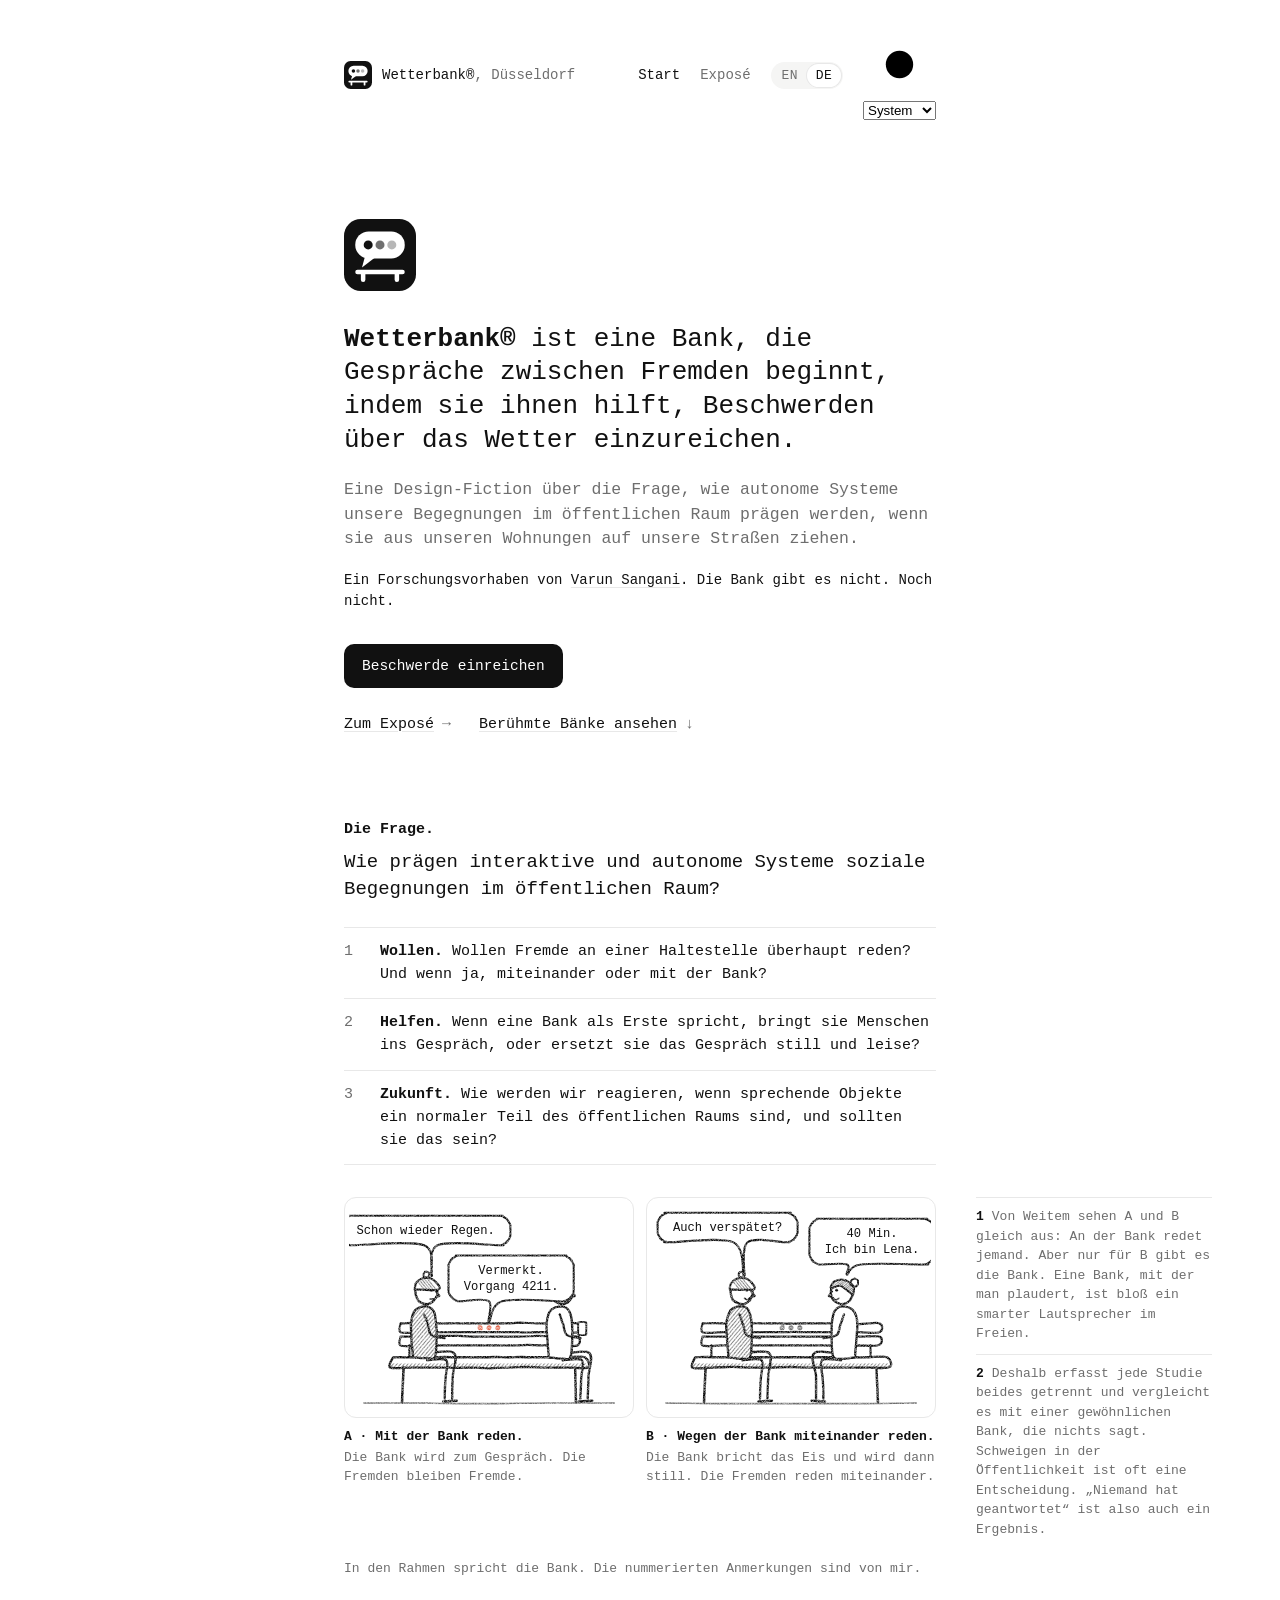
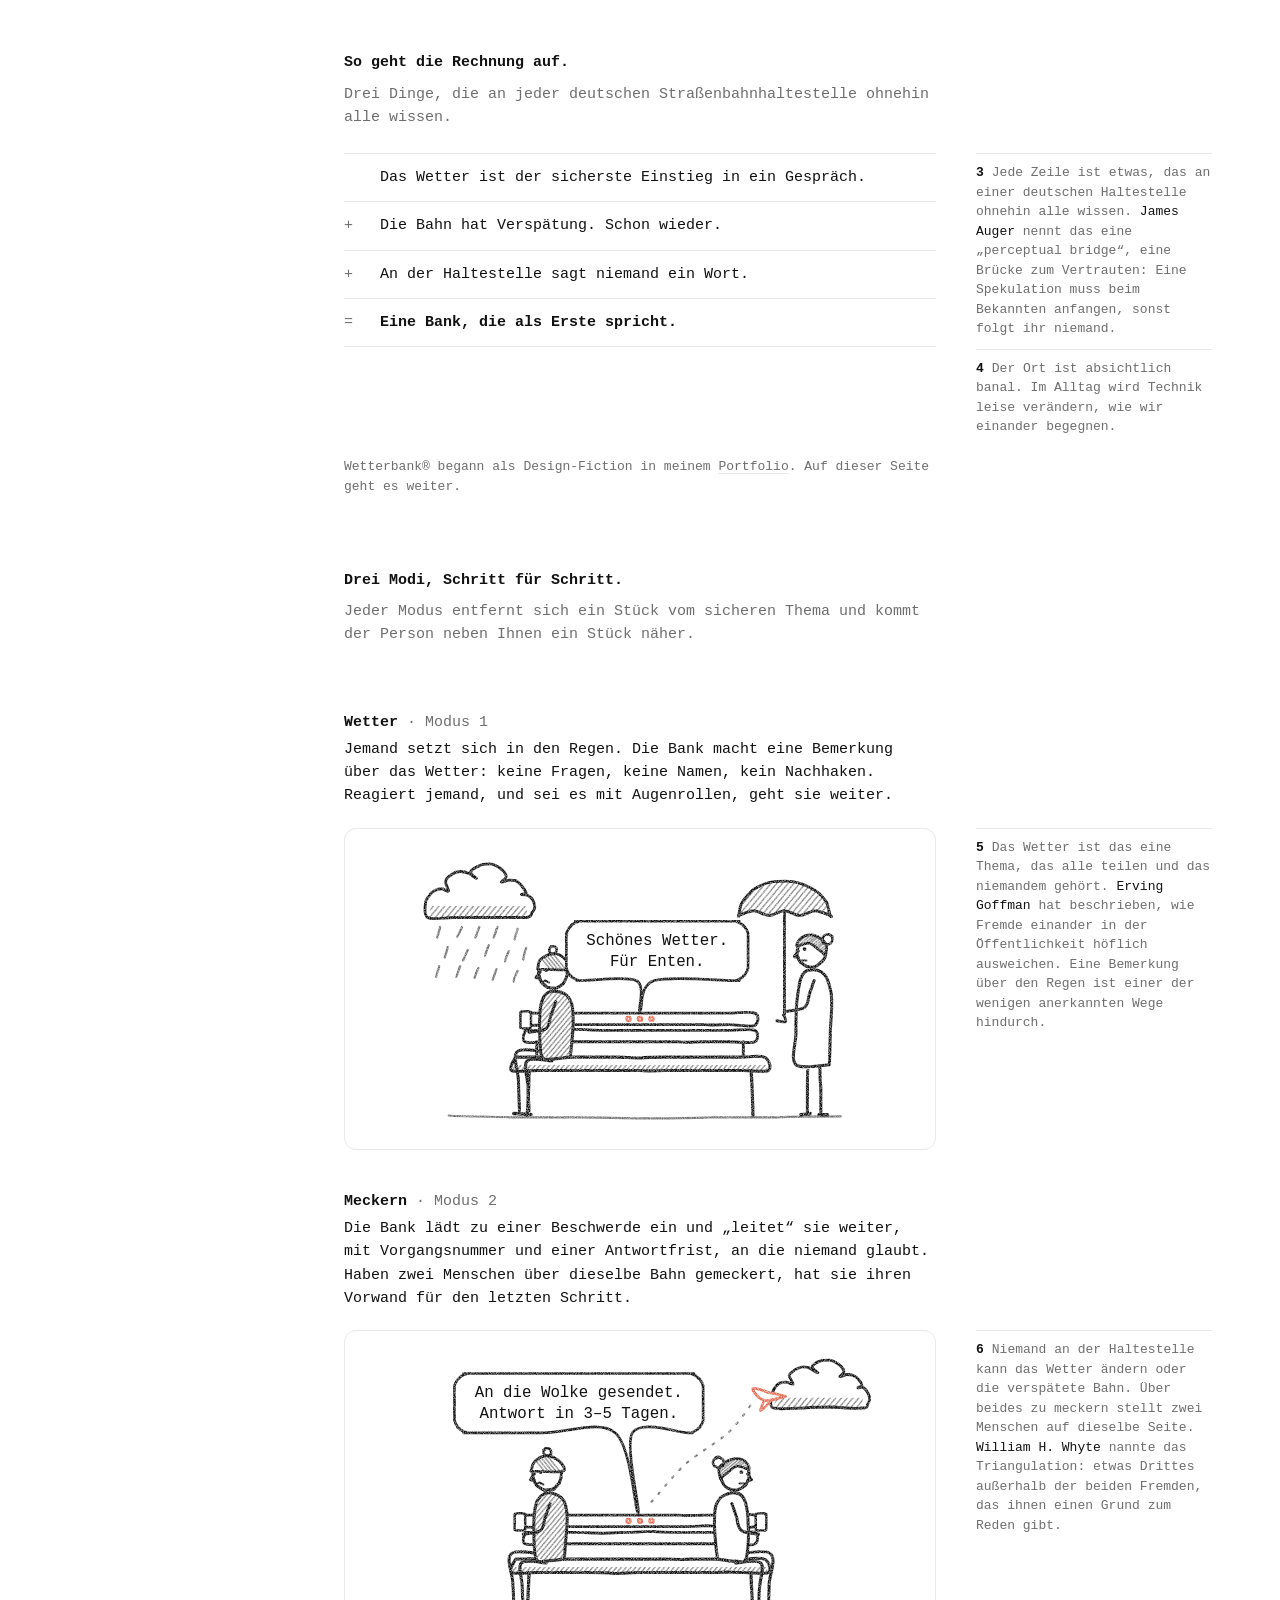
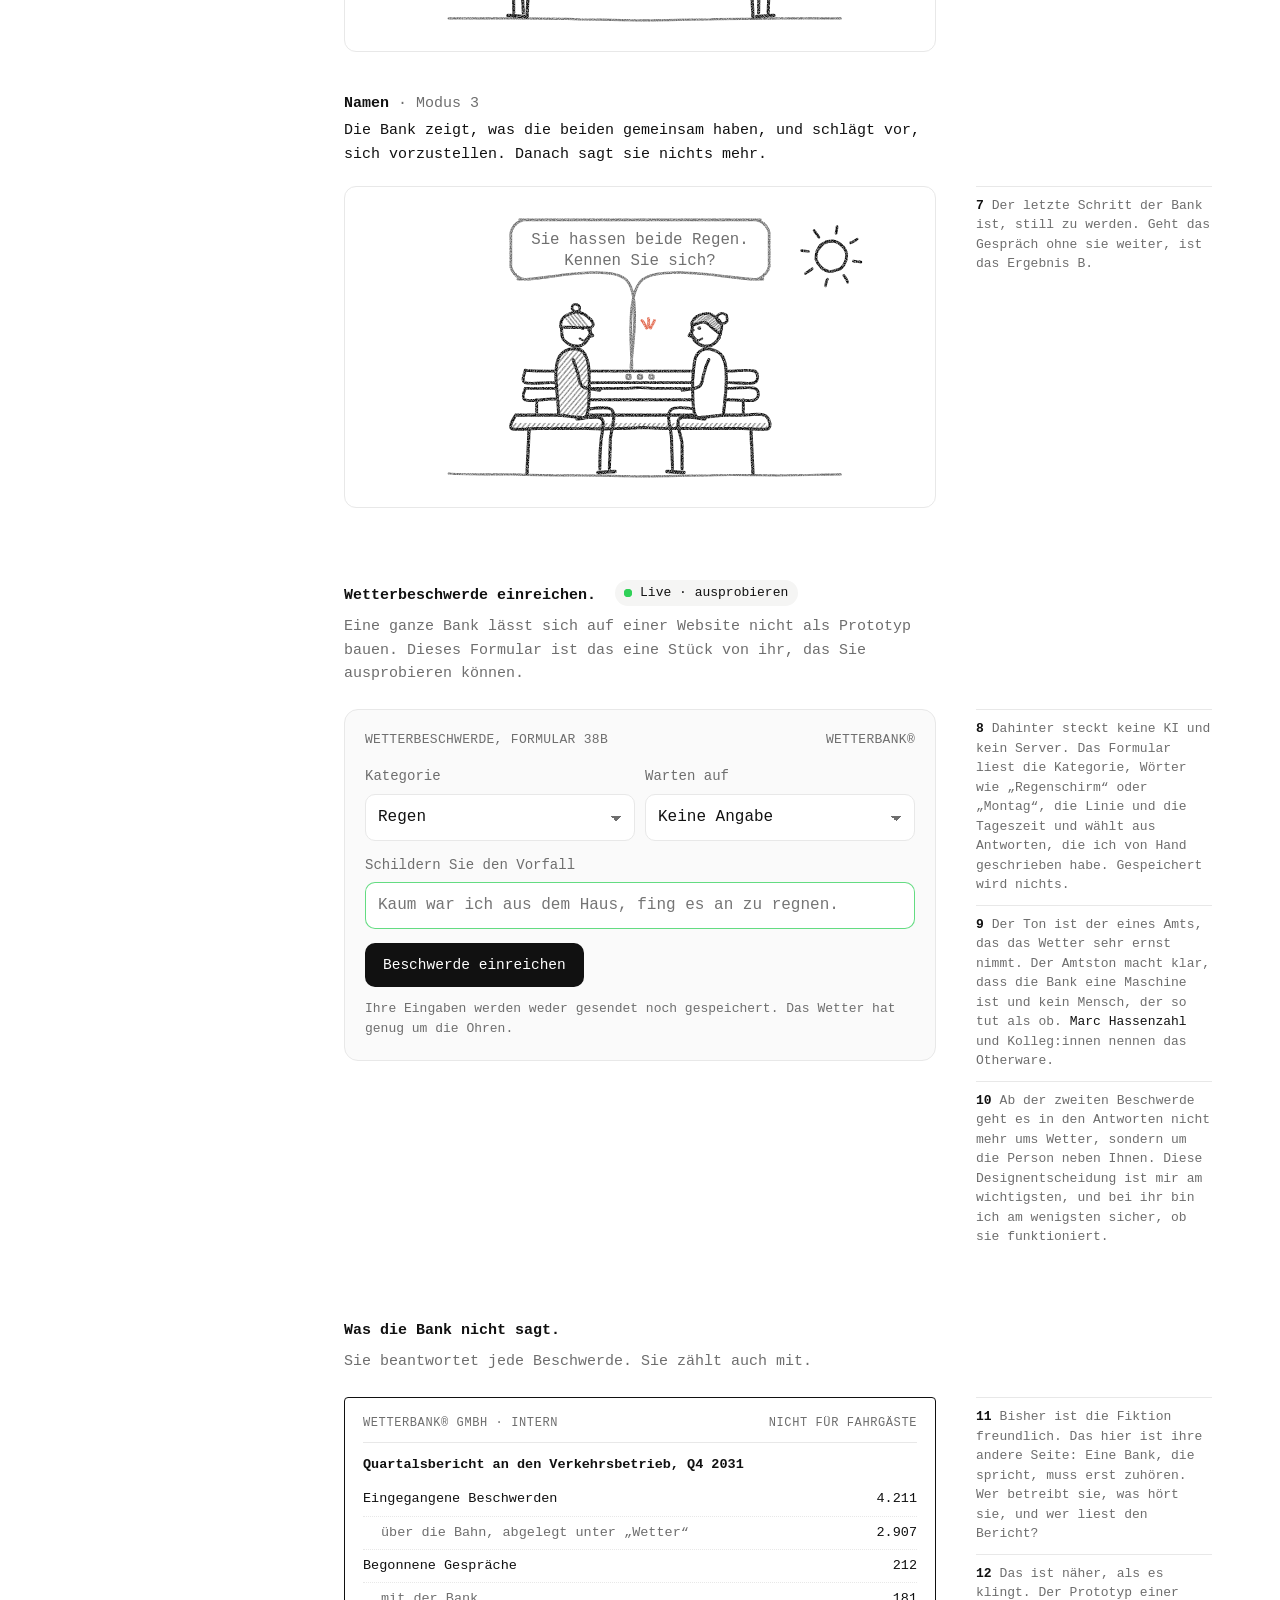
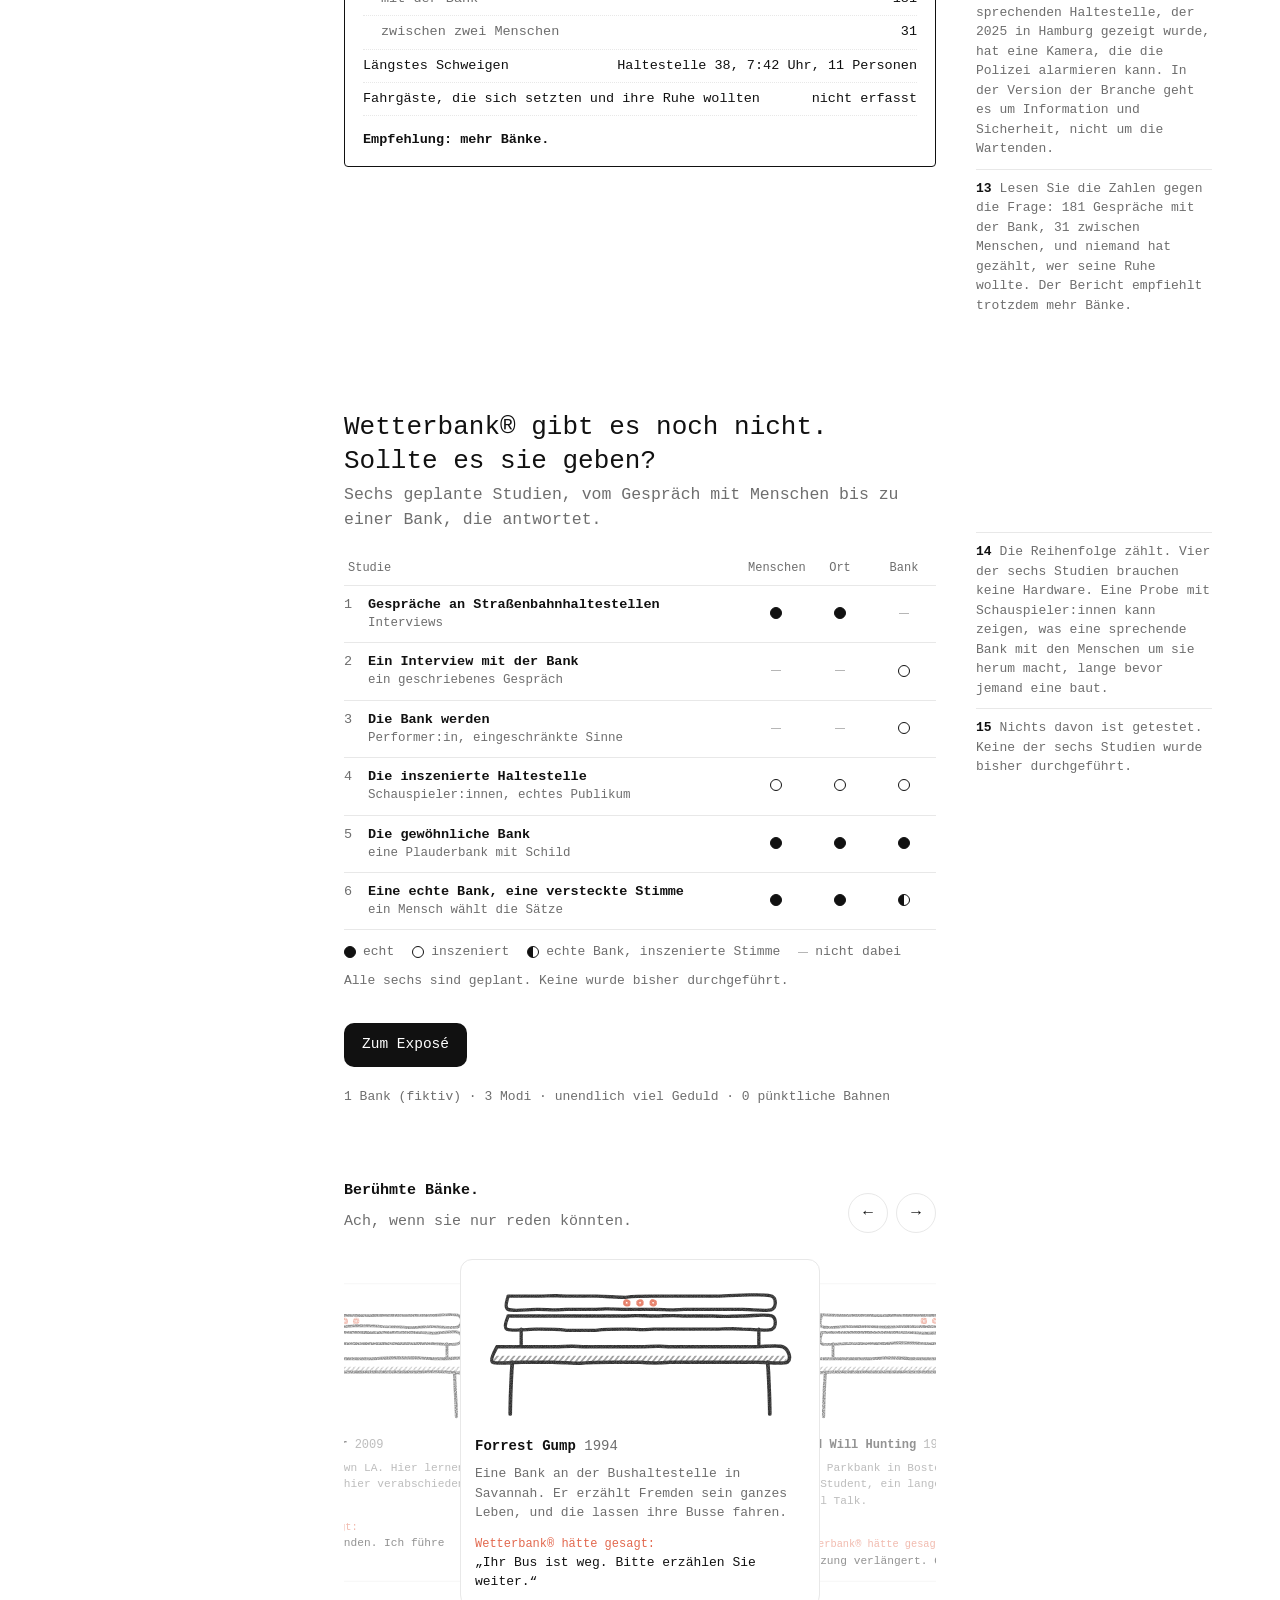
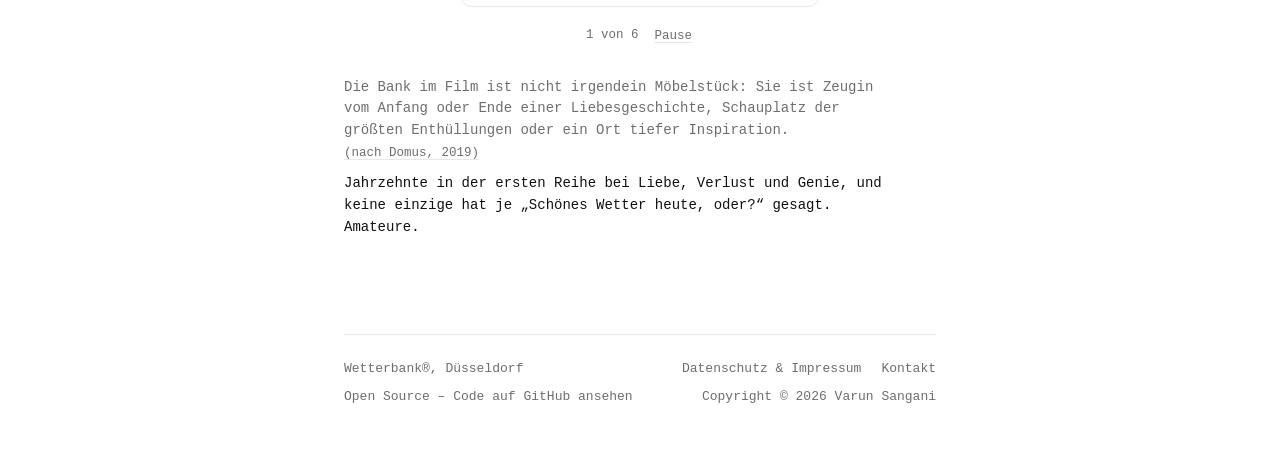
==== commit 3244fe5d: "Byline: drop the designer description and the word PhD Co-Authored-By: Claude Fable 5.2 <noreply@ant" ====
--- a/de/index.html
+++ b/de/index.html
@@ -108,7 +108,7 @@
     <svg class="logo mark" viewBox="0 0 64 64" role="img" aria-label="Wetterbank®-Logo: eine Sprechblase mit Tipp-Punkten über einer Bank"><rect width="64" height="64" rx="15"/><rect class="mk" x="10" y="11" width="44" height="24" rx="12"/><path class="mk" d="M19 32 16 43 29 33Z"/><g class="dt typing"><circle cx="21.5" cy="23" r="4"/><circle cx="32" cy="23" r="4"/><circle cx="42.5" cy="23" r="4"/></g><path class="ln" d="M12 47H52M17 47v7M47 47v7"/></svg>
     <h1><strong>Wetterbank®</strong> ist eine Bank, die Gespräche zwischen Fremden beginnt, indem sie ihnen hilft, Beschwerden über das Wetter einzureichen.</h1>
     <p class="lede">Eine Design-Fiction über die Frage, wie autonome Systeme unsere Begegnungen im öffentlichen Raum prägen werden, wenn sie aus unseren Wohnungen auf unsere Straßen ziehen.</p>
-    <p class="hero-by">Ein Promotionsvorhaben von <a href="https://va3uns.github.io/rnd/">Varun Sangani</a>, Designer in Düsseldorf mit Hintergrund in Architektur und HCI. Die Bank gibt es nicht. Noch nicht.</p>
+    <p class="hero-by">Ein Forschungsvorhaben von <a href="https://va3uns.github.io/rnd/">Varun Sangani</a>. Die Bank gibt es nicht. Noch nicht.</p>
     <div class="actions">
       <a class="btn" href="#desk" data-to-desk>Beschwerde einreichen</a>
       <div class="more">
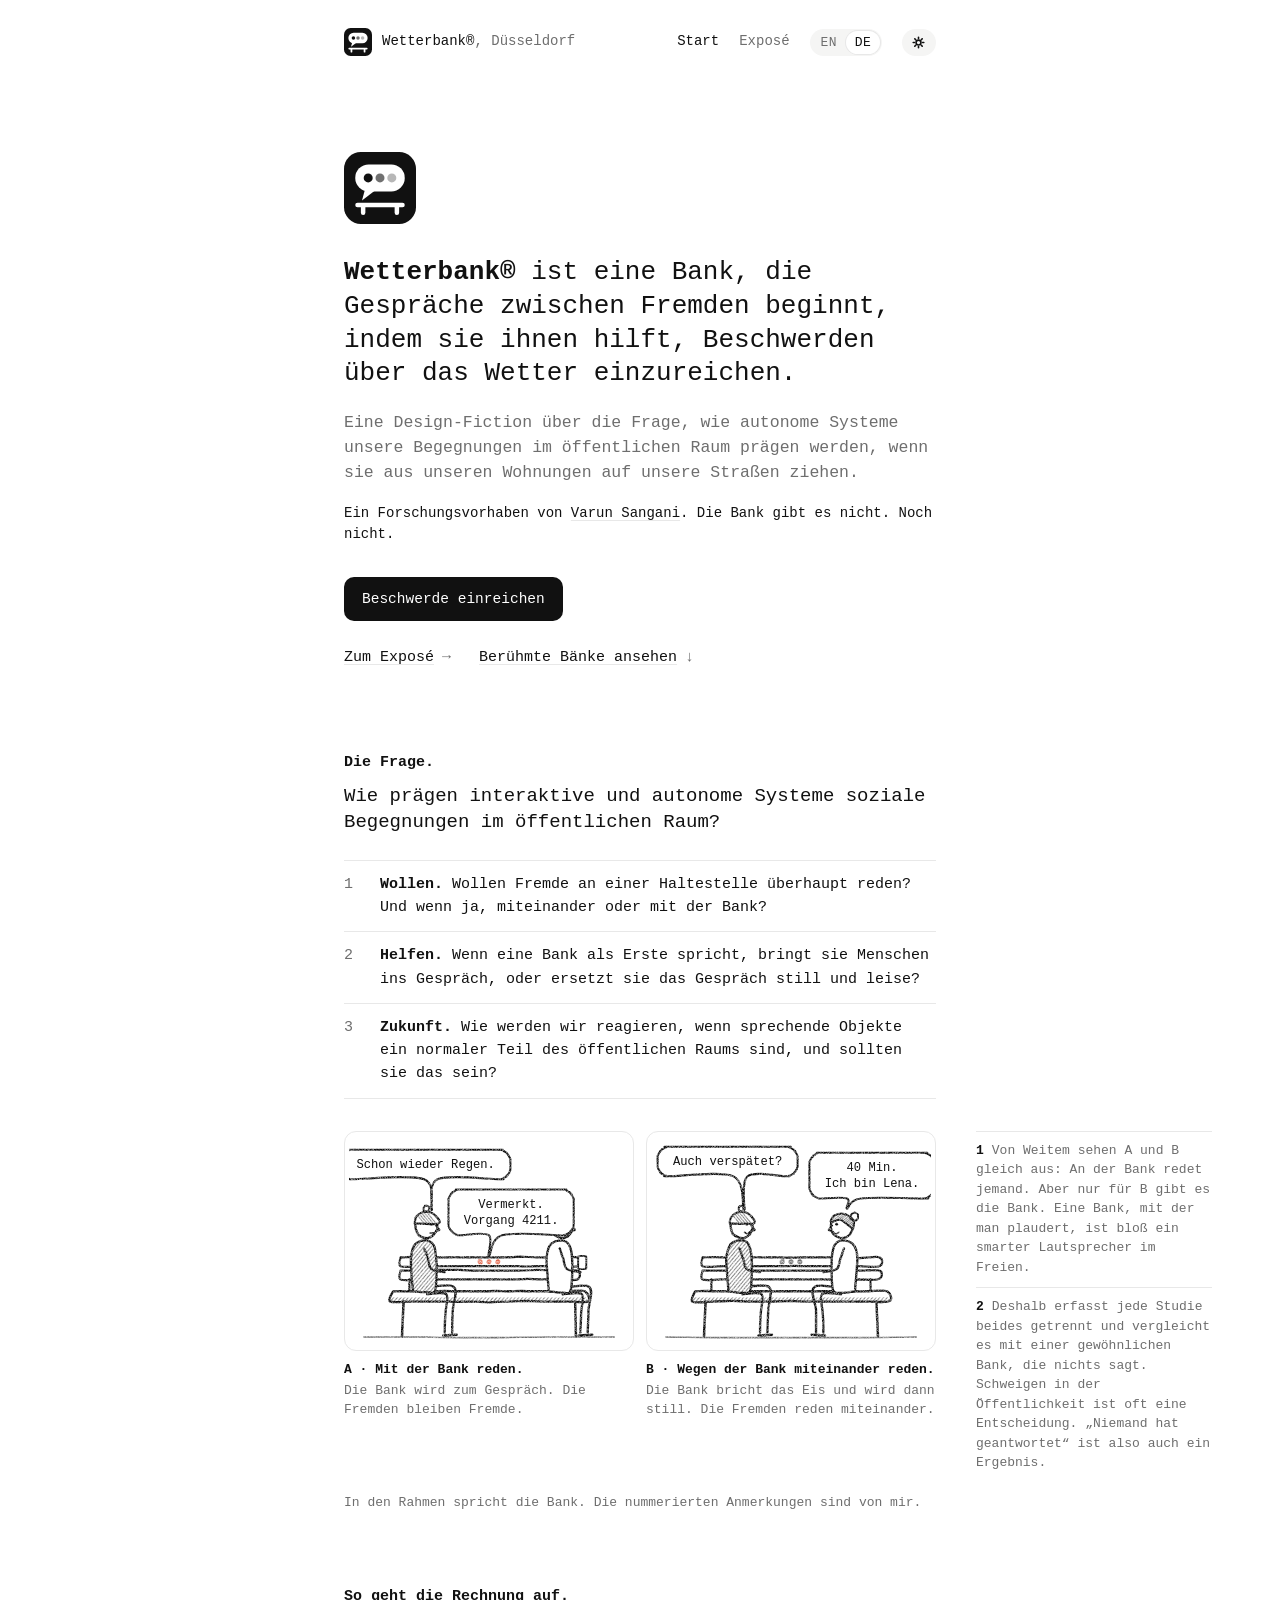
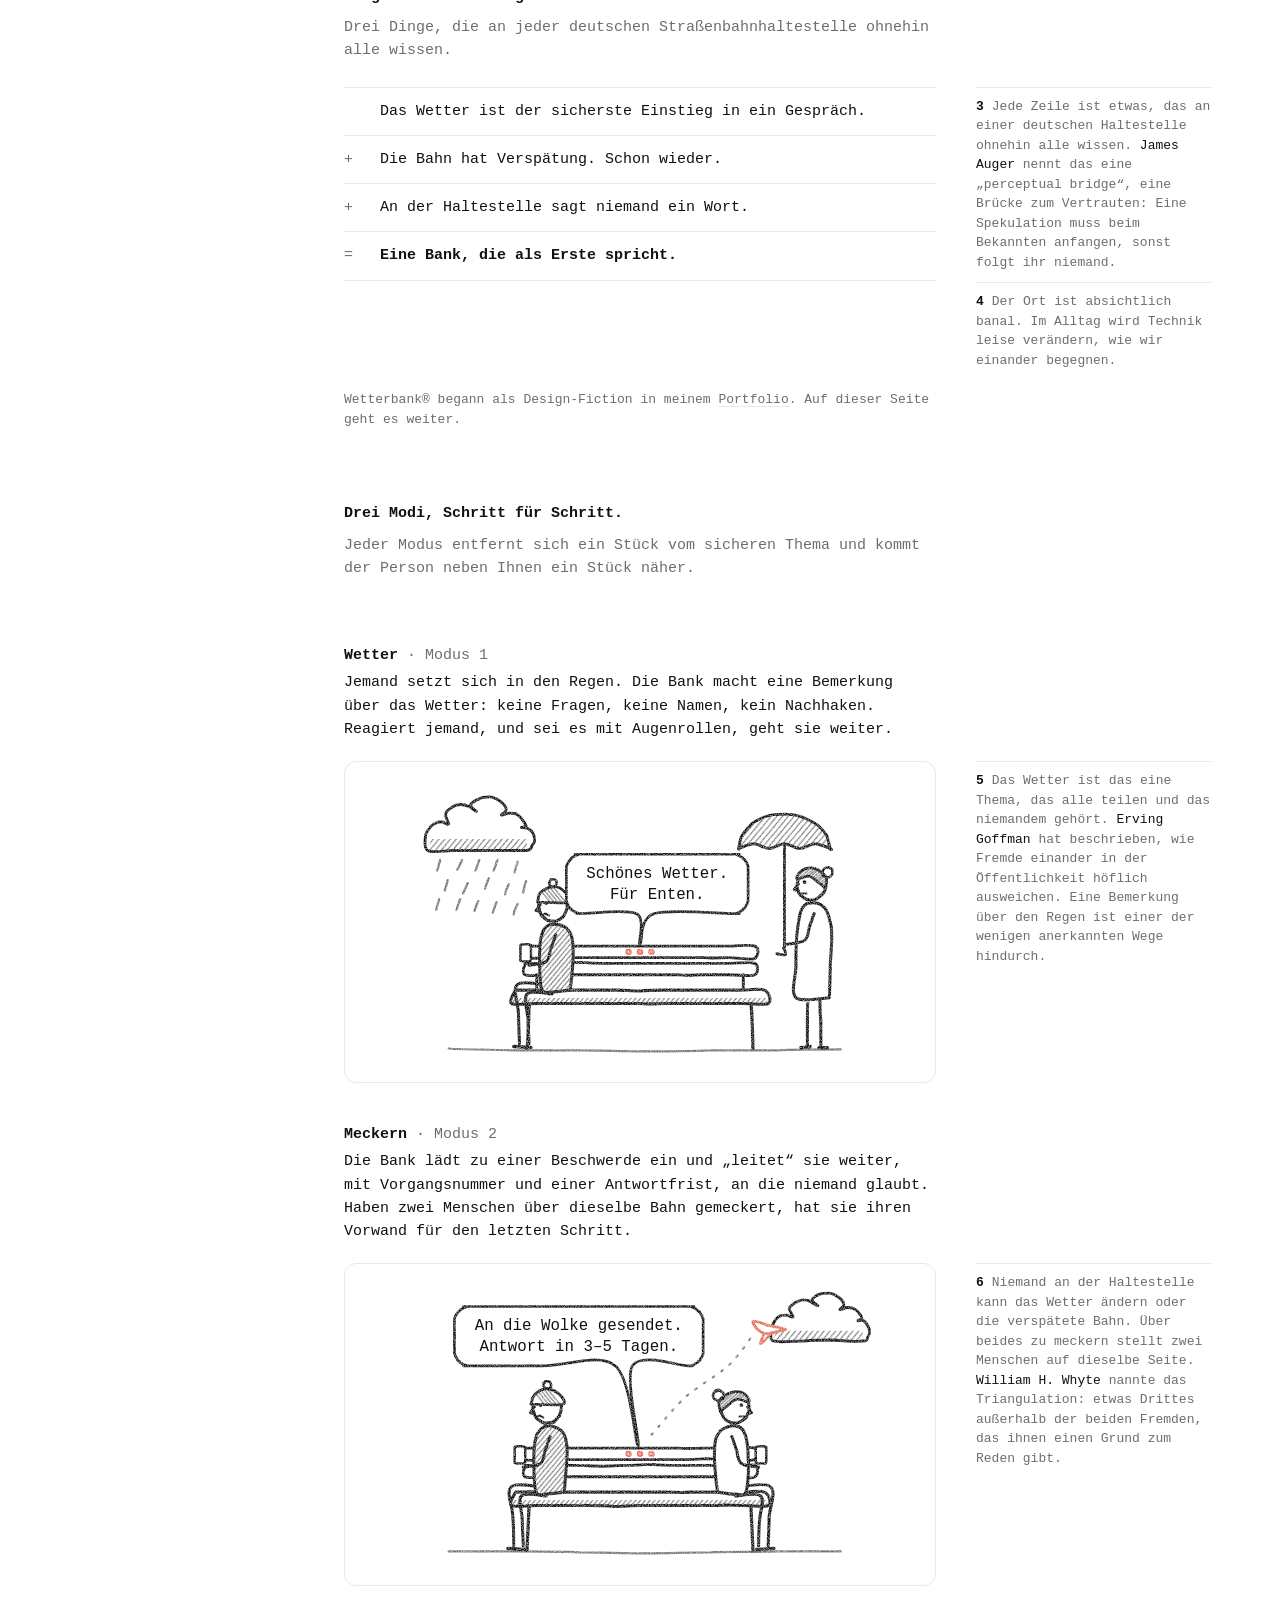
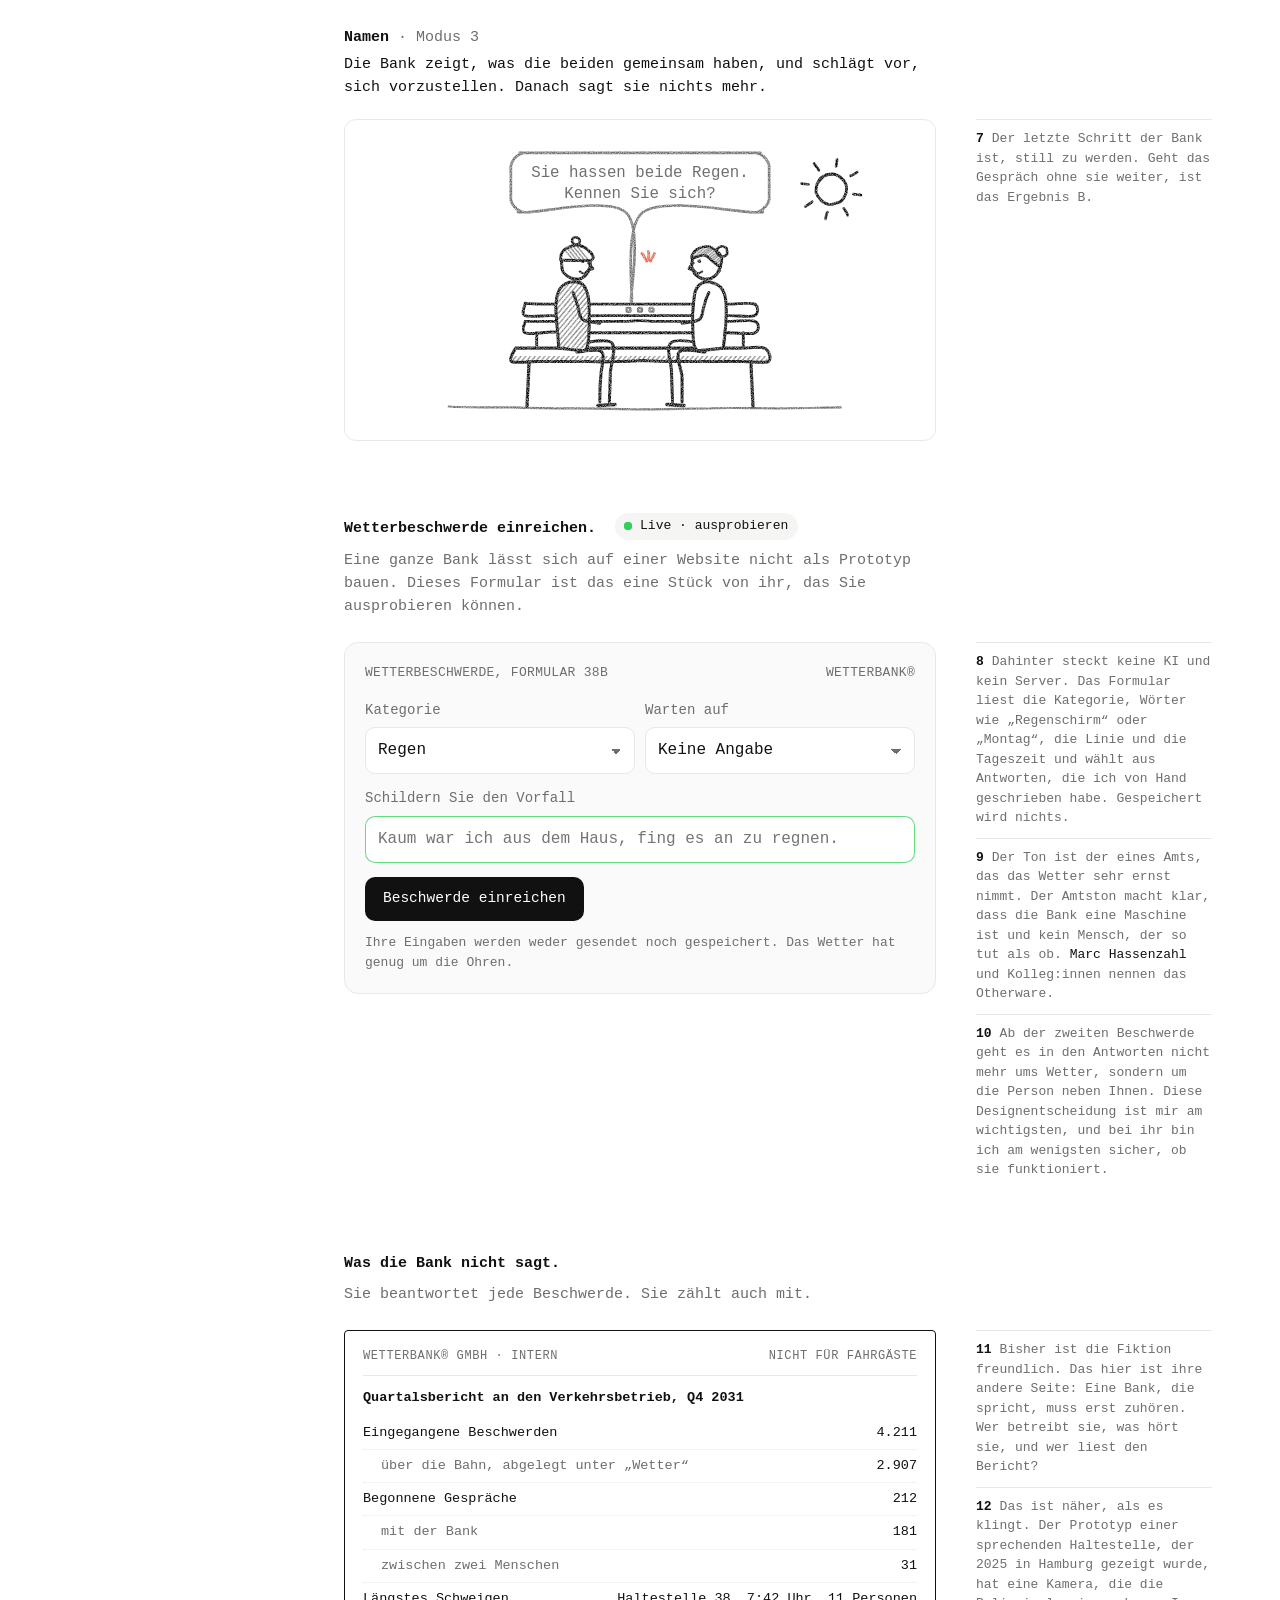
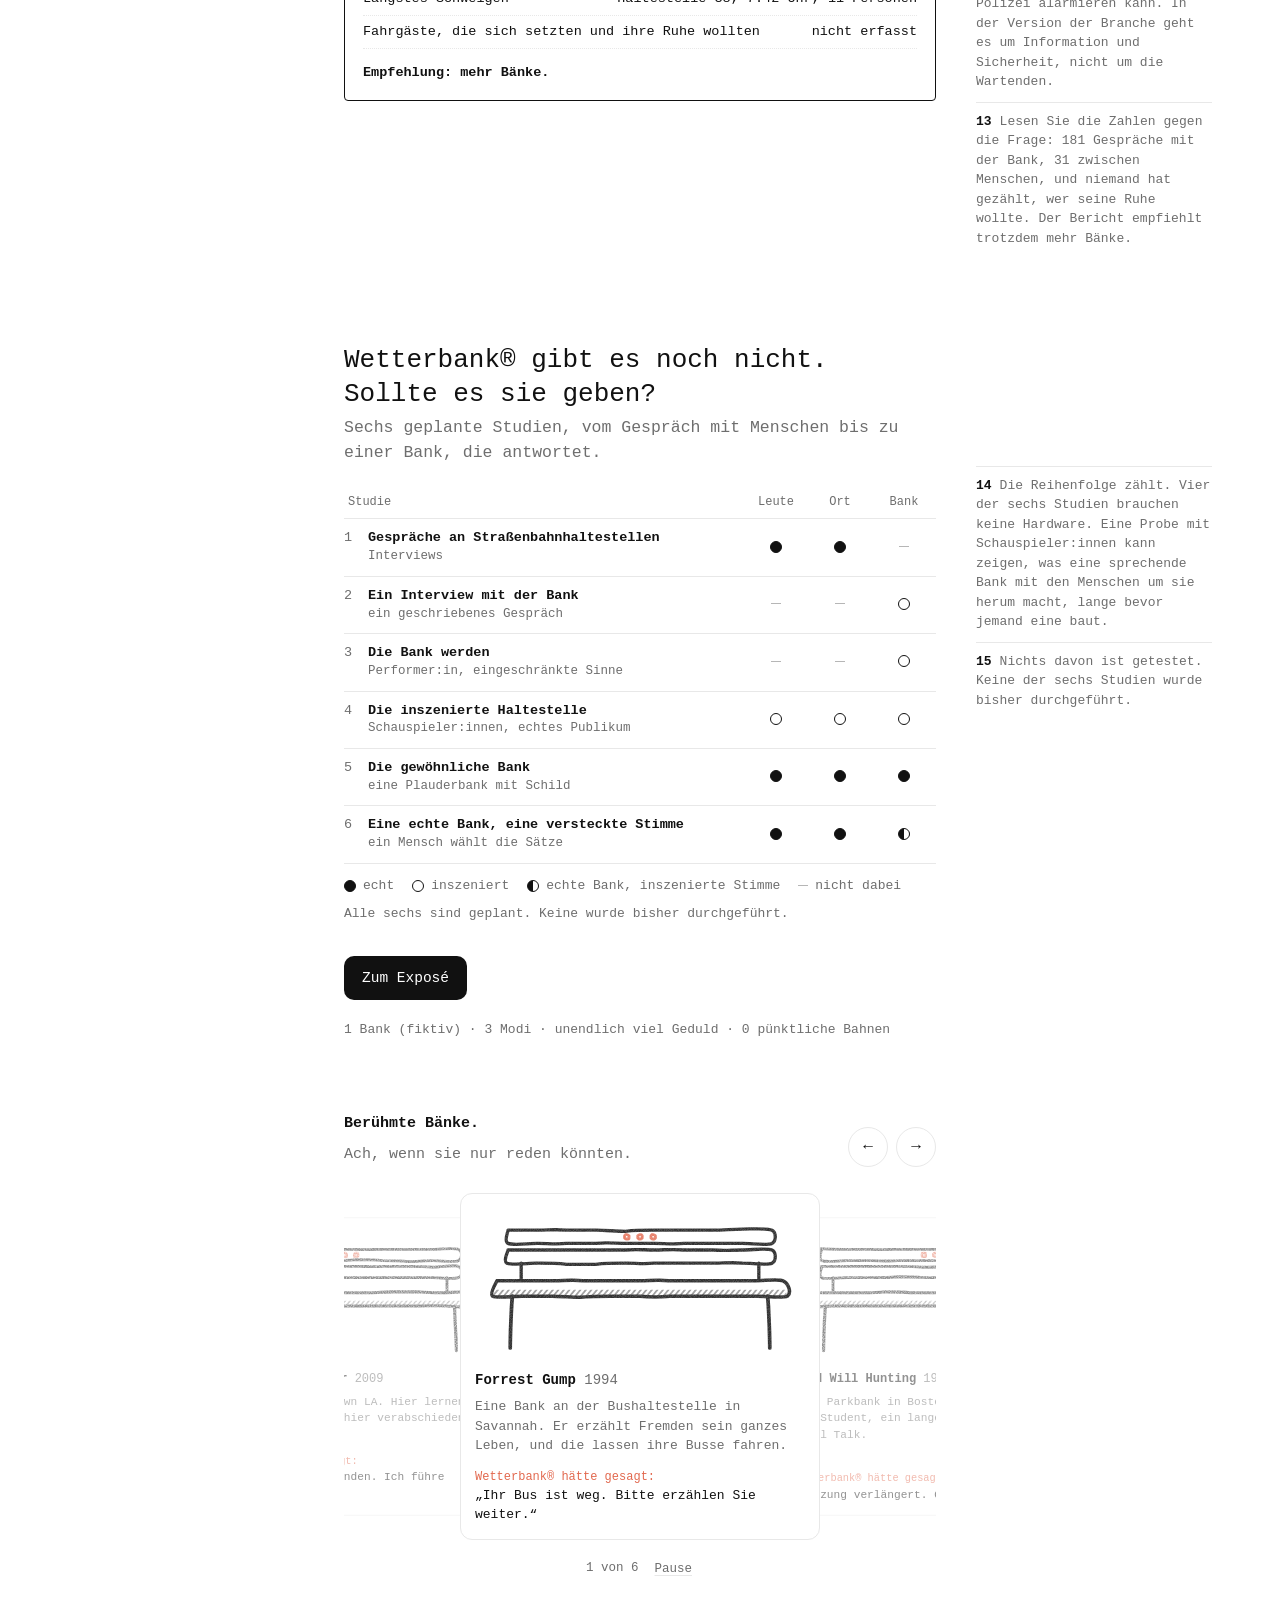
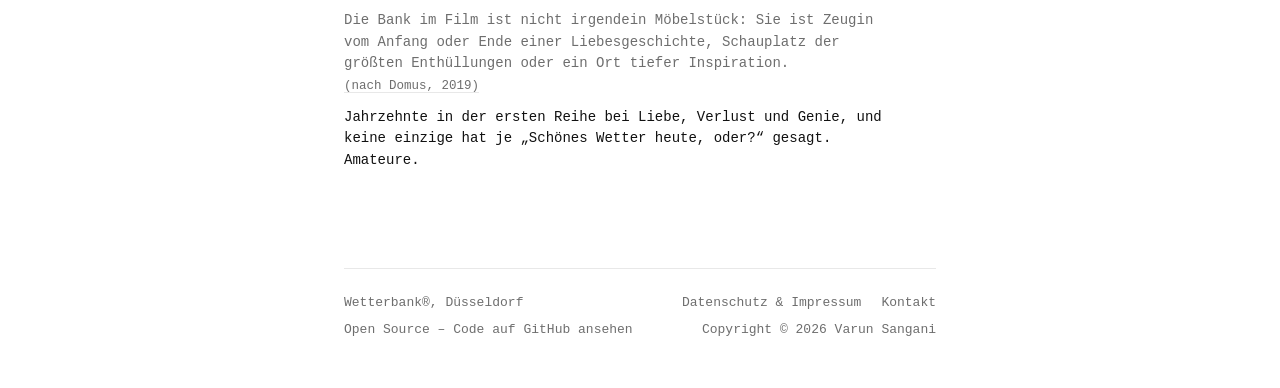
==== commit c948eead: "Mobile: 44px touch targets, tighter header on narrow phones, study table fits 320px Co-Authored-By: " ====
--- a/de/index.html
+++ b/de/index.html
@@ -234,7 +234,7 @@
     <h2>Wetterbank® gibt es noch nicht. Sollte es sie geben?</h2>
     <p class="lede">Sechs geplante Studien, vom Gespräch mit Menschen bis zu einer Bank, die antwortet.</p>
     <div class="wn">
-      <div class="wn-main"><figure class="mx"><table><caption class="vh">Was in jeder Studie echt ist und was inszeniert</caption><thead><tr><th scope="col">Studie</th><th scope="col">Menschen</th><th scope="col">Ort</th><th scope="col">Bank</th></tr></thead><tbody><tr><th scope="row"><span class="mx-n">1</span><span><span class="mx-name">Gespräche an Straßenbahnhaltestellen</span><span class="mx-how">Interviews</span></span></th><td><i class="dot r" aria-hidden="true"></i><span class="vh">echt</span></td><td><i class="dot r" aria-hidden="true"></i><span class="vh">echt</span></td><td><i class="dot n" aria-hidden="true"></i><span class="vh">nicht dabei</span></td></tr><tr><th scope="row"><span class="mx-n">2</span><span><span class="mx-name">Ein Interview mit der Bank</span><span class="mx-how">ein geschriebenes Gespräch</span></span></th><td><i class="dot n" aria-hidden="true"></i><span class="vh">nicht dabei</span></td><td><i class="dot n" aria-hidden="true"></i><span class="vh">nicht dabei</span></td><td><i class="dot s" aria-hidden="true"></i><span class="vh">inszeniert</span></td></tr><tr><th scope="row"><span class="mx-n">3</span><span><span class="mx-name">Die Bank werden</span><span class="mx-how">Performer:in, eingeschränkte Sinne</span></span></th><td><i class="dot n" aria-hidden="true"></i><span class="vh">nicht dabei</span></td><td><i class="dot n" aria-hidden="true"></i><span class="vh">nicht dabei</span></td><td><i class="dot s" aria-hidden="true"></i><span class="vh">inszeniert</span></td></tr><tr><th scope="row"><span class="mx-n">4</span><span><span class="mx-name">Die inszenierte Haltestelle</span><span class="mx-how">Schauspieler:innen, echtes Publikum</span></span></th><td><i class="dot s" aria-hidden="true"></i><span class="vh">inszeniert</span></td><td><i class="dot s" aria-hidden="true"></i><span class="vh">inszeniert</span></td><td><i class="dot s" aria-hidden="true"></i><span class="vh">inszeniert</span></td></tr><tr><th scope="row"><span class="mx-n">5</span><span><span class="mx-name">Die gewöhnliche Bank</span><span class="mx-how">eine Plauderbank mit Schild</span></span></th><td><i class="dot r" aria-hidden="true"></i><span class="vh">echt</span></td><td><i class="dot r" aria-hidden="true"></i><span class="vh">echt</span></td><td><i class="dot r" aria-hidden="true"></i><span class="vh">echt</span></td></tr><tr><th scope="row"><span class="mx-n">6</span><span><span class="mx-name">Eine echte Bank, eine versteckte Stimme</span><span class="mx-how">ein Mensch wählt die Sätze</span></span></th><td><i class="dot r" aria-hidden="true"></i><span class="vh">echt</span></td><td><i class="dot r" aria-hidden="true"></i><span class="vh">echt</span></td><td><i class="dot h" aria-hidden="true"></i><span class="vh">echte Bank, inszenierte Stimme</span></td></tr></tbody></table><figcaption><span class="mx-legend"><span><i class="dot r" aria-hidden="true"></i>echt</span><span><i class="dot s" aria-hidden="true"></i>inszeniert</span><span><i class="dot h" aria-hidden="true"></i>echte Bank, inszenierte Stimme</span><span><i class="dot n" aria-hidden="true"></i>nicht dabei</span></span><span class="mx-status">Alle sechs sind geplant. Keine wurde bisher durchgeführt.</span></figcaption></figure></div>
+      <div class="wn-main"><figure class="mx"><table><caption class="vh">Was in jeder Studie echt ist und was inszeniert</caption><thead><tr><th scope="col">Studie</th><th scope="col">Leute</th><th scope="col">Ort</th><th scope="col">Bank</th></tr></thead><tbody><tr><th scope="row"><span class="mx-n">1</span><span><span class="mx-name">Gespräche an Straßen&shy;bahn&shy;halte&shy;stellen</span><span class="mx-how">Interviews</span></span></th><td><i class="dot r" aria-hidden="true"></i><span class="vh">echt</span></td><td><i class="dot r" aria-hidden="true"></i><span class="vh">echt</span></td><td><i class="dot n" aria-hidden="true"></i><span class="vh">nicht dabei</span></td></tr><tr><th scope="row"><span class="mx-n">2</span><span><span class="mx-name">Ein Inter&shy;view mit der Bank</span><span class="mx-how">ein geschriebenes Gespräch</span></span></th><td><i class="dot n" aria-hidden="true"></i><span class="vh">nicht dabei</span></td><td><i class="dot n" aria-hidden="true"></i><span class="vh">nicht dabei</span></td><td><i class="dot s" aria-hidden="true"></i><span class="vh">inszeniert</span></td></tr><tr><th scope="row"><span class="mx-n">3</span><span><span class="mx-name">Die Bank werden</span><span class="mx-how">Performer:in, einge&shy;schränkte Sinne</span></span></th><td><i class="dot n" aria-hidden="true"></i><span class="vh">nicht dabei</span></td><td><i class="dot n" aria-hidden="true"></i><span class="vh">nicht dabei</span></td><td><i class="dot s" aria-hidden="true"></i><span class="vh">inszeniert</span></td></tr><tr><th scope="row"><span class="mx-n">4</span><span><span class="mx-name">Die insze&shy;nierte Halte&shy;stelle</span><span class="mx-how">Schau&shy;spieler:innen, echtes Publikum</span></span></th><td><i class="dot s" aria-hidden="true"></i><span class="vh">inszeniert</span></td><td><i class="dot s" aria-hidden="true"></i><span class="vh">inszeniert</span></td><td><i class="dot s" aria-hidden="true"></i><span class="vh">inszeniert</span></td></tr><tr><th scope="row"><span class="mx-n">5</span><span><span class="mx-name">Die gewöhn&shy;liche Bank</span><span class="mx-how">eine Plauderbank mit Schild</span></span></th><td><i class="dot r" aria-hidden="true"></i><span class="vh">echt</span></td><td><i class="dot r" aria-hidden="true"></i><span class="vh">echt</span></td><td><i class="dot r" aria-hidden="true"></i><span class="vh">echt</span></td></tr><tr><th scope="row"><span class="mx-n">6</span><span><span class="mx-name">Eine echte Bank, eine ver&shy;steckte Stimme</span><span class="mx-how">ein Mensch wählt die Sätze</span></span></th><td><i class="dot r" aria-hidden="true"></i><span class="vh">echt</span></td><td><i class="dot r" aria-hidden="true"></i><span class="vh">echt</span></td><td><i class="dot h" aria-hidden="true"></i><span class="vh">echte Bank, inszenierte Stimme</span></td></tr></tbody></table><figcaption><span class="mx-legend"><span><i class="dot r" aria-hidden="true"></i>echt</span><span><i class="dot s" aria-hidden="true"></i>inszeniert</span><span><i class="dot h" aria-hidden="true"></i>echte Bank, inszenierte Stimme</span><span><i class="dot n" aria-hidden="true"></i>nicht dabei</span></span><span class="mx-status">Alle sechs sind geplant. Keine wurde bisher durchgeführt.</span></figcaption></figure></div>
       <aside class="notes" aria-label="Anmerkungen"><p class="note"><b>14</b>Die Reihenfolge zählt. Vier der sechs Studien brauchen keine Hardware. Eine Probe mit Schauspieler:innen kann zeigen, was eine sprechende Bank mit den Menschen um sie herum macht, lange bevor jemand eine baut.</p><p class="note"><b>15</b>Nichts davon ist getestet. Keine der sechs Studien wurde bisher durchgeführt.</p></aside>
     </div>
     <div class="actions"><a class="btn" href="documentation.html">Zum Exposé</a></div>
--- a/css/site.css
+++ b/css/site.css
@@ -211,9 +211,9 @@
 .mx tbody tr{border-bottom:1px solid var(--line)}
 .mx tbody th{position:relative;padding:10px 8px 10px 24px;text-align:left;font-weight:400}
 .mx-n{position:absolute;left:0;color:var(--mute);font-variant-numeric:tabular-nums}
-.mx-name{display:block;font-weight:600;overflow-wrap:anywhere;hyphens:auto}
+.mx-name{display:block;font-weight:600;overflow-wrap:break-word;hyphens:manual}
 .mx-name a{text-decoration-color:var(--line)}
-.mx-how{display:block;font-size:12.5px;color:var(--mute);overflow-wrap:anywhere}
+.mx-how{display:block;font-size:12.5px;color:var(--mute);overflow-wrap:break-word}
 .mx td{width:64px;text-align:center;vertical-align:middle}
 .dot{display:inline-block;width:12px;height:12px;border:1.5px solid var(--fg);border-radius:50%;vertical-align:middle}
 .dot.r{background:var(--fg)}
@@ -224,4 +224,4 @@
 .mx-legend span{display:inline-flex;align-items:center;gap:7px}
 .mx-status{display:block;margin:8px 0 0}
 .closing .mx{margin-top:28px}
-@media (max-width:420px){.mx td,.mx thead th:not(:first-child){width:48px}.mx thead th{font-size:11px;padding:0 2px 8px}.memo{padding:14px}}
+@media (max-width:420px){.mx td,.mx thead th:not(:first-child){width:46px}.mx thead th{padding:0 1px 8px}.mx table{font-size:13px}.mx tbody th{padding-left:20px;padding-right:4px}.memo{padding:14px}}
--- a/css/themes.css
+++ b/css/themes.css
@@ -0,0 +1,57 @@
+@font-face{font-family:"Geist Mono";src:url("../fonts/GeistMono-Variable.woff2") format("woff2");font-weight:100 900;font-style:normal;font-display:swap}
+/* Wetterbank® seasons. "System" (no data-theme) follows the device's light/dark setting.
+   Each season only swaps colour tokens, so it costs nothing to load. */
+:root[data-theme="spring"]{color-scheme:light;--bg:#f7f9f2;--fg:#1c2a1e;--mute:#5d6e5f;--line:#dfe7d6;--panel:#ebf1e2;--soft:#fafcf6;--btn:#1c2a1e;--btn-fg:#f7f9f2;--accent:#d8738b}
+:root[data-theme="summer"]{color-scheme:light;--bg:#fffaf0;--fg:#22190c;--mute:#7a6a4c;--line:#f1e5cb;--panel:#fbefd6;--soft:#fffcf6;--btn:#22190c;--btn-fg:#fffaf0;--accent:#ef9a2c}
+:root[data-theme="autumn"]{color-scheme:light;--bg:#f6efe7;--fg:#2b1d13;--mute:#7b6452;--line:#e7d9ca;--panel:#eee2d3;--soft:#faf5ef;--btn:#2b1d13;--btn-fg:#f6efe7;--accent:#c2522c}
+:root[data-theme="winter"]{color-scheme:dark;--bg:#0f151d;--fg:#e6edf5;--mute:#8e9cae;--line:#223041;--panel:#17212d;--soft:#131b25;--btn:#e6edf5;--btn-fg:#0f151d;--accent:#7fb3e6}
+/* Header icon on the pages that use an image */
+:root[data-theme] .by img{filter:none}
+:root[data-theme="winter"] .by img{filter:invert(1)}
+body{transition:background-color .35s ease,color .35s ease}
+@media (prefers-reduced-motion:reduce){body{transition:none}}
+
+/* Theme picker: a native select, so phones show their own picker */
+.theme{position:relative;display:inline-flex;align-items:center}
+.theme select{appearance:none;-webkit-appearance:none;font:500 13px/1 var(--font);color:var(--fg);background:var(--panel);border:0;border-radius:999px;padding:7px 26px 7px 28px;cursor:pointer;max-width:9.5em}
+.theme select:focus-visible{outline:2px solid var(--fg);outline-offset:2px}
+.theme svg{position:absolute;left:9px;width:13px;height:13px;pointer-events:none;fill:none;stroke:var(--fg);stroke-width:2;stroke-linecap:round}
+.theme::after{content:"";position:absolute;right:11px;top:50%;width:5px;height:5px;margin-top:-4px;border-right:1.5px solid var(--mute);border-bottom:1.5px solid var(--mute);transform:rotate(45deg);pointer-events:none}
+/* The picker shows only its season icon; opening it lists the names (the phone's own menu on mobile) */
+.theme select{width:34px;padding:7px 0;color:transparent;text-indent:-999px}
+.theme select option{color:initial;text-indent:0}
+.theme::after{display:none}
+.theme svg{left:10px}
+.theme:hover select{background:var(--line)}
+/* Back to top */
+.to-top{position:fixed;right:max(16px,env(safe-area-inset-right));bottom:max(16px,env(safe-area-inset-bottom));z-index:10;width:44px;height:44px;border:0;border-radius:50%;background:var(--btn);color:var(--btn-fg);display:grid;place-items:center;cursor:pointer;opacity:0;transform:translateY(8px);pointer-events:none;transition:opacity .2s,transform .2s;box-shadow:0 2px 10px rgba(0,0,0,.12)}
+.to-top.on{opacity:1;transform:none;pointer-events:auto}
+.to-top:hover{opacity:.88}
+.to-top svg{width:16px;height:16px;fill:none;stroke:currentColor;stroke-width:2;stroke-linecap:round;stroke-linejoin:round}
+.to-top:focus-visible{outline:2px solid var(--fg);outline-offset:3px}
+@media (prefers-reduced-motion:reduce){.to-top{transition:none}}
+
+/* Touch: every control is at least 44px tall on phones and other touch screens */
+@media (max-width:700px),(pointer:coarse){
+.by,.top nav a,.toc a,footer a{display:inline-flex;align-items:center;min-height:44px}
+.top{padding-top:16px;gap:0 24px}
+.top nav{gap:0 20px}
+.lang{padding:3px}
+.lang a,.top nav .lang a{min-height:38px;padding:0 13px}
+.theme select{width:44px;height:44px;padding:0}
+.theme svg{left:15px}
+.toc{gap:0 18px;padding:6px 0}
+footer{gap:0 24px}
+.f-links{gap:24px}
+.f-name,.f-copy{padding:10px 0}
+.fame-btn{width:44px;height:44px}
+.fame-play{min-height:44px;padding:0 10px}
+.live{min-height:40px;padding:0 14px 0 12px}
+.mx-name a{display:inline-block;padding:12px 0;margin:-8px 0}
+.ex .src a,.fame-src{display:inline-block;padding:12px 0;margin:-4px 0}
+.prec li p:first-child a,.page>p:last-of-type>a{display:inline-block;padding:12px 0;margin:-12px 0}
+}
+@media (max-width:380px){
+.top nav{width:100%;flex-wrap:nowrap;justify-content:space-between;gap:0 8px}
+.lang a,.top nav .lang a{padding:0 10px}
+}
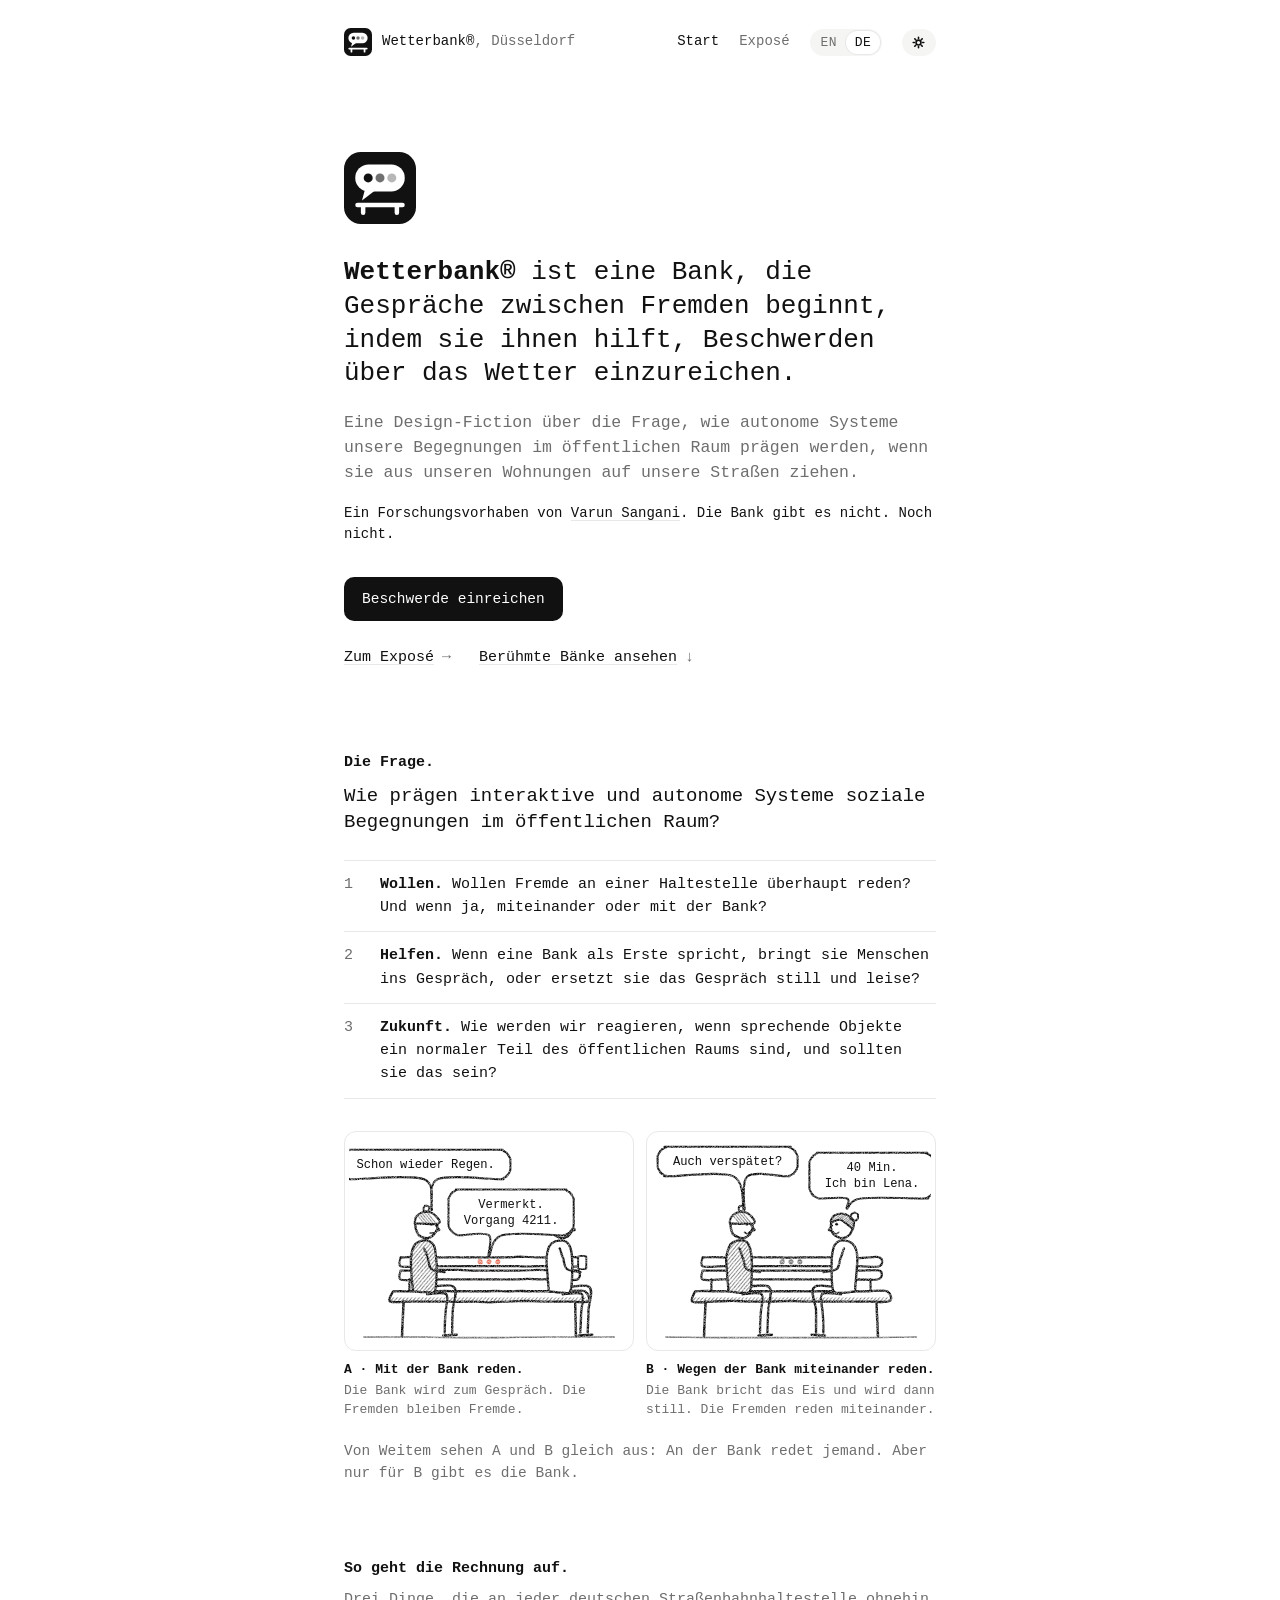
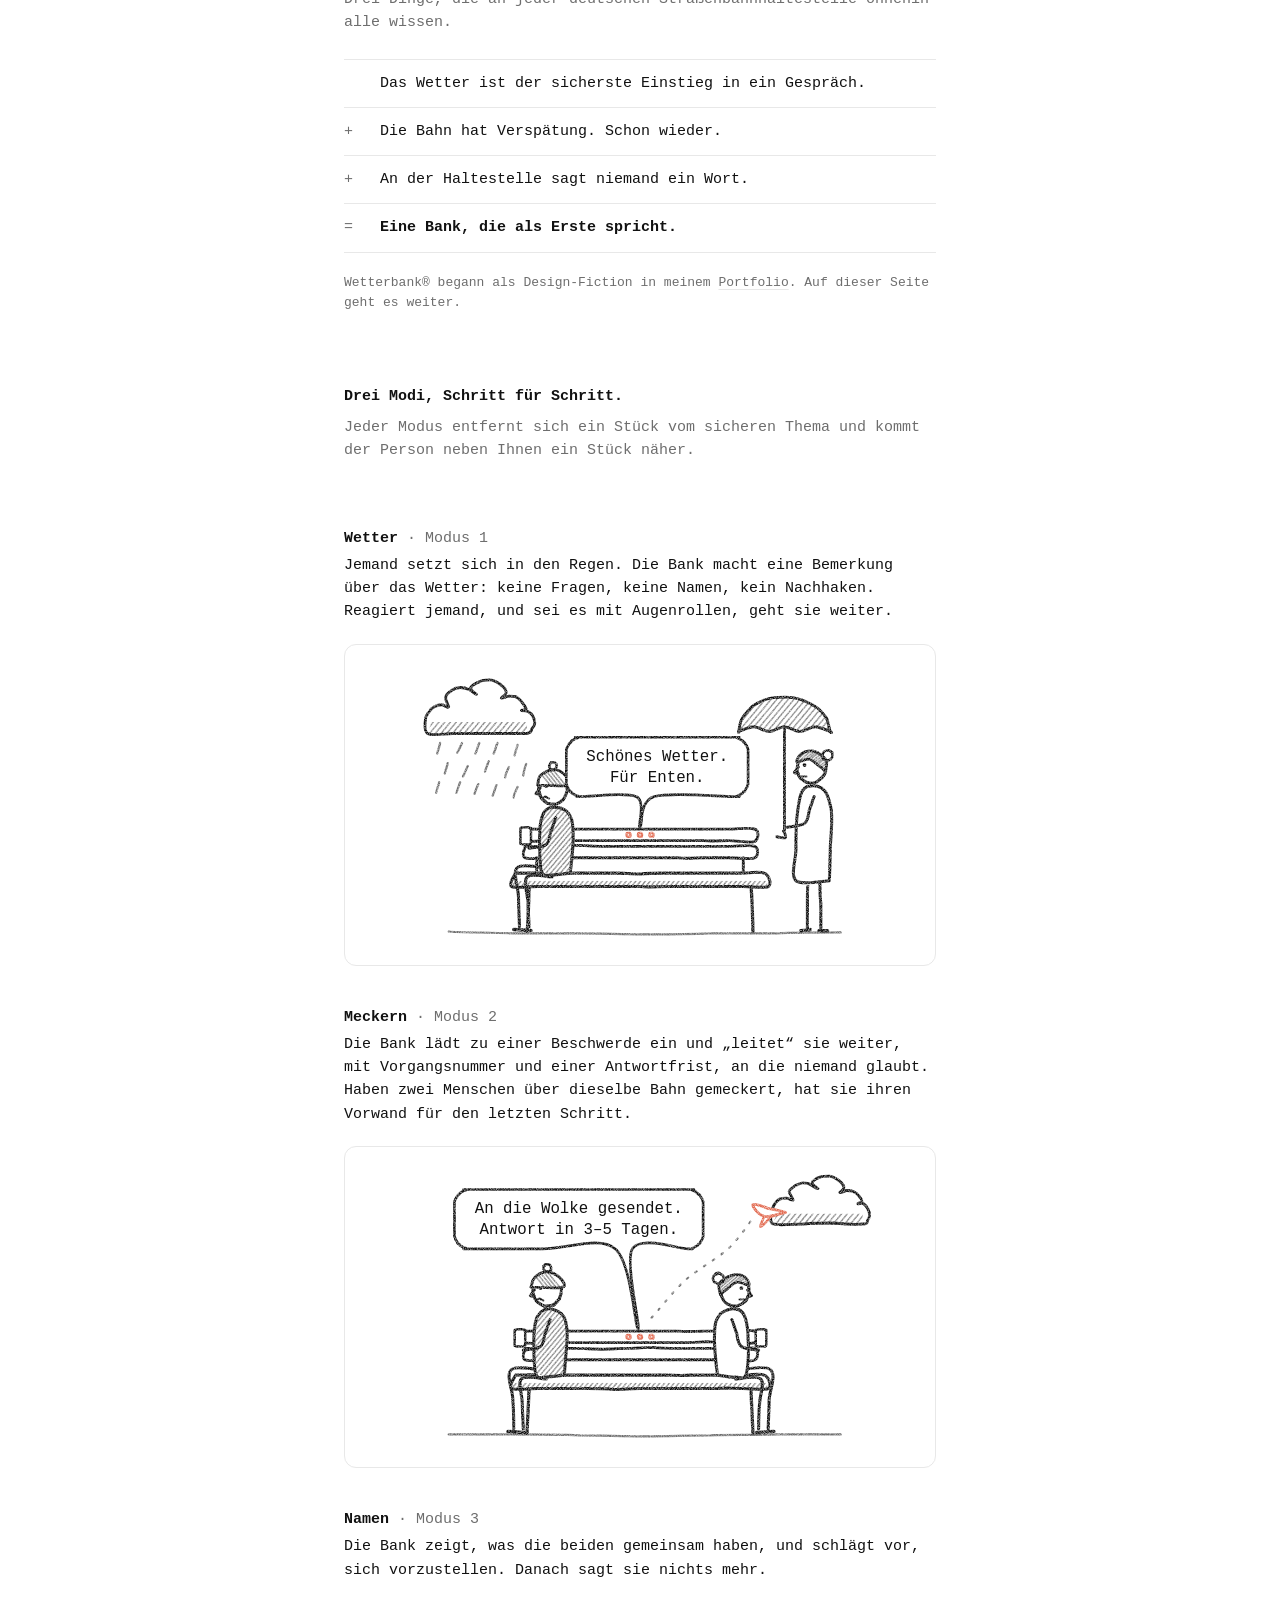
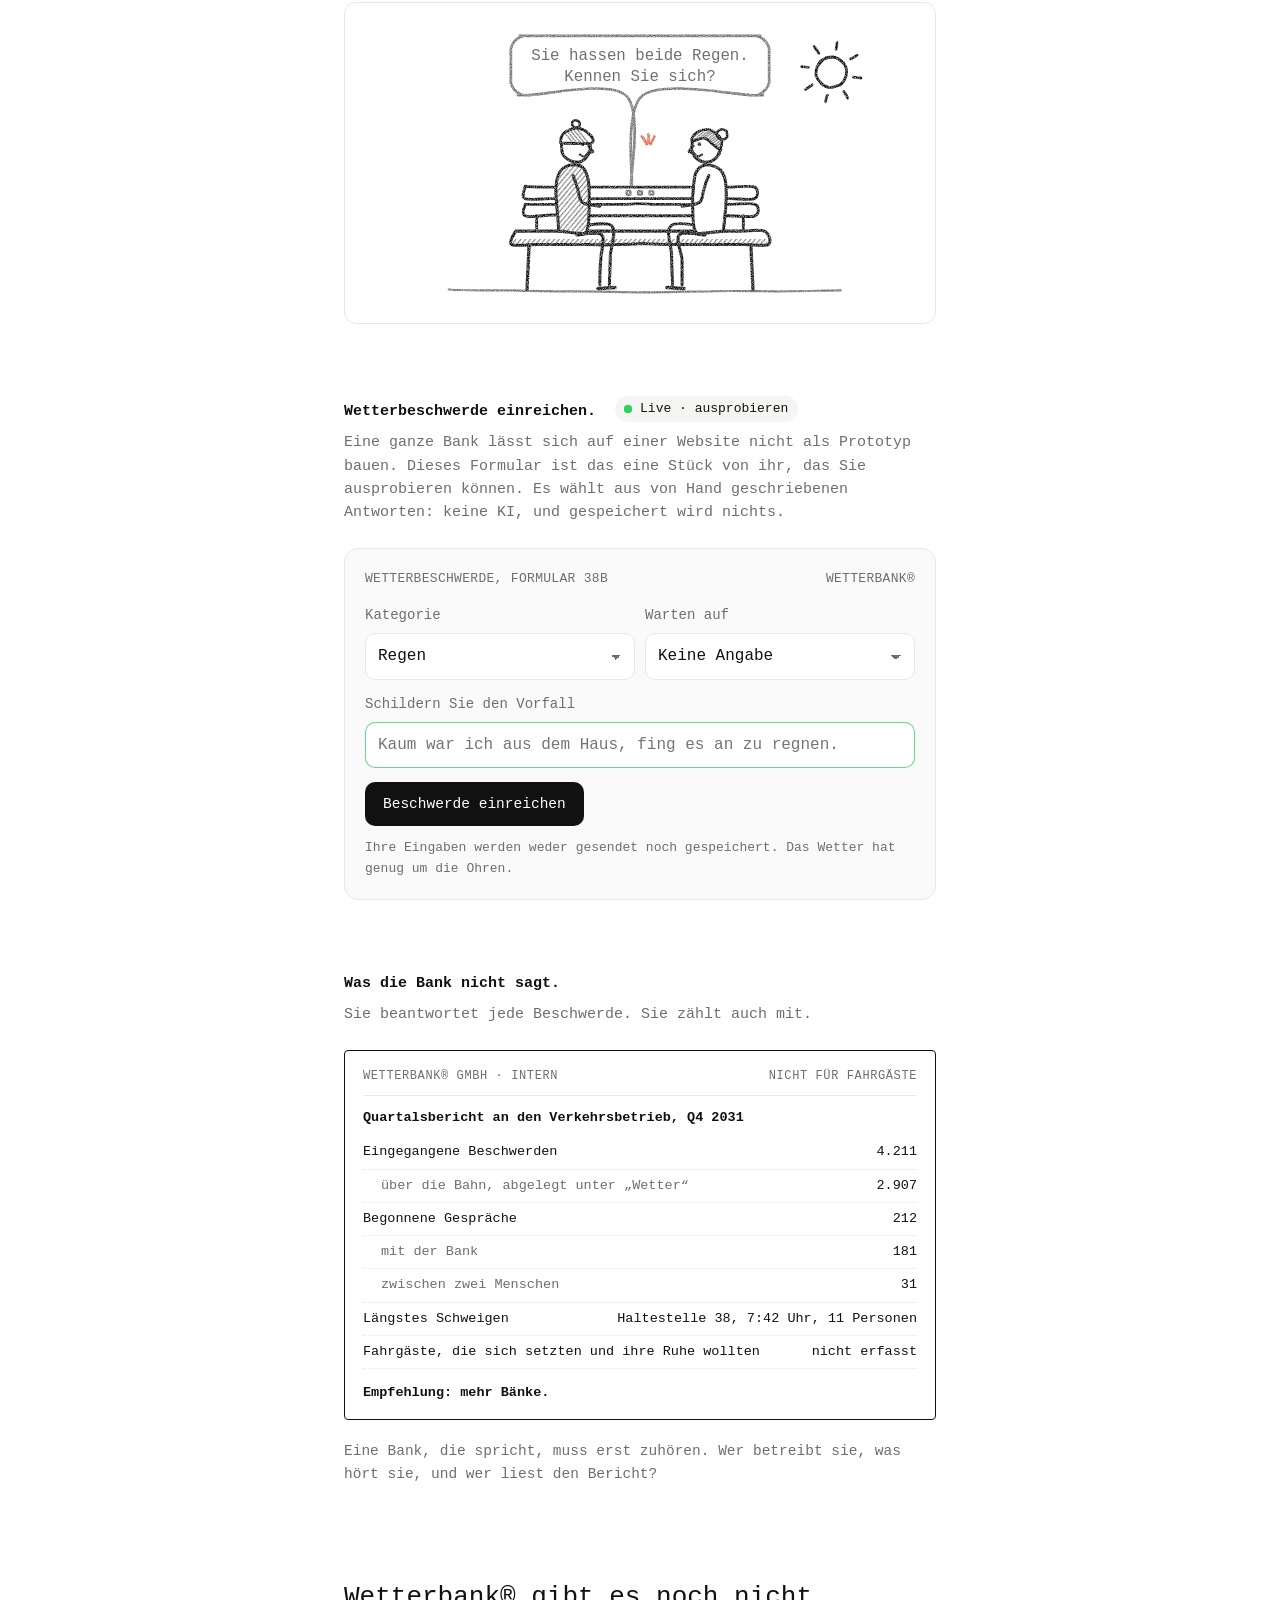
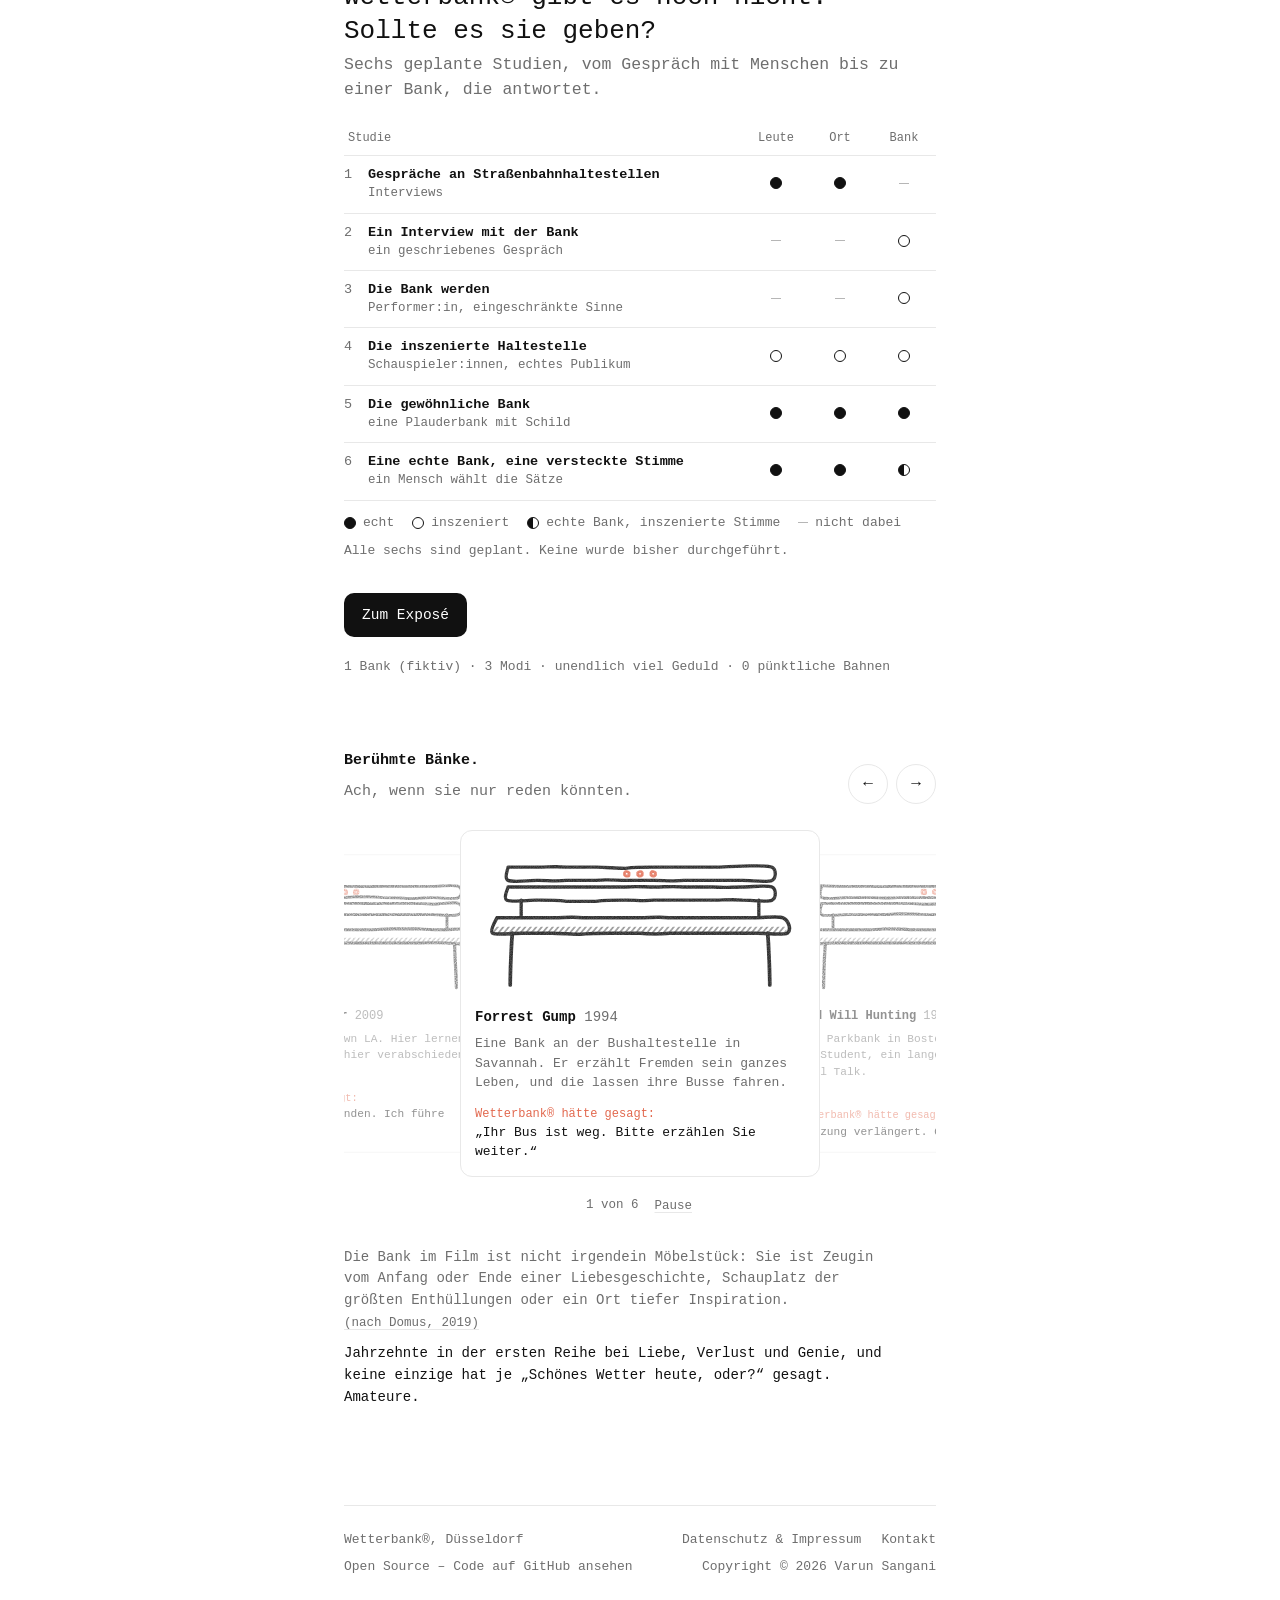
==== commit 59714b6e: "Home: remove the numbered notes, explain each section in plain text Co-Authored-By: Claude Fable 5.2" ====
--- a/de/index.html
+++ b/de/index.html
@@ -126,28 +126,22 @@
       <li><span><strong>Helfen.</strong> Wenn eine Bank als Erste spricht, bringt sie Menschen ins Gespräch, oder ersetzt sie das Gespräch still und leise?</span></li>
       <li><span><strong>Zukunft.</strong> Wie werden wir reagieren, wenn sprechende Objekte ein normaler Teil des öffentlichen Raums sind, und sollten sie das sein?</span></li>
     </ol>
-    <div class="wn">
-      <div class="wn-main"><div class="ab" role="group" aria-label="Zwei mögliche Ergebnisse">
+    <div class="ab" role="group" aria-label="Zwei mögliche Ergebnisse">
       <figure><div class="card"><svg class="pn tk" viewBox="110 20 380 286" role="img" aria-label="A: Eine Person sagt: Schon wieder Regen. Die Bank antwortet: Vermerkt. Vorgang 4211. Die andere schaut aufs Handy."><defs><filter id="gr-dea" x="-2%" y="-2%" width="104%" height="104%"><feTurbulence type="fractalNoise" baseFrequency="1.1" numOctaves="1" seed="7" result="t"/><feColorMatrix in="t" type="matrix" values="0 0 0 0 0  0 0 0 0 0  0 0 0 0 0  0 0 0 -1.5 1.55" result="m"/><feComposite in="SourceGraphic" in2="m" operator="in" result="c"/><feDisplacementMap in="c" in2="t" scale="1.1" xChannelSelector="R" yChannelSelector="G"/></filter></defs><g filter="url(#gr-dea)"><path class="pg" d="M130 290C144 290 187 290 215 290C243 291 272 291 300 291C328 291 357 290 385 290C413 290 456 290 470 290" stroke-width="2.2"/><path class="pk" d="M180 182C184 182 198 181 207 181C216 182 224 182 233 182C242 182 251 182 260 182C269 182 278 182 287 182C296 182 304 182 313 182C322 182 331 182 340 181C349 181 358 182 367 182C376 182 384 182 393 182C402 182 415 180 420 182C424 184 424 192 420 194C416 196 402 194 393 194C384 194 376 194 367 194C358 194 349 195 340 194C331 194 322 194 313 194C304 194 296 194 287 194C278 194 269 194 260 194C251 194 242 194 233 194C224 194 216 194 207 194C198 194 185 196 180 194C176 192 180 184 180 182" stroke-width="3"/><path class="pk" d="M180 200C184 200 198 200 207 200C216 200 224 200 233 199C242 199 251 199 260 199C269 200 278 200 287 200C296 200 304 200 313 200C322 200 331 200 340 200C349 200 358 199 367 199C376 199 384 200 393 200C402 200 416 198 420 200C425 202 424 210 420 212C416 214 402 212 393 212C384 212 376 212 367 212C358 211 349 211 340 212C331 212 322 212 313 212C304 212 296 212 287 212C278 212 269 212 260 212C251 212 242 212 233 212C224 212 216 212 207 212C198 212 185 214 180 212C176 210 180 202 180 200" stroke-width="3"/><path class="pk" d="M192 212C192 215 192 225 192 228" stroke-width="3"/><path class="pk" d="M408 212C408 215 408 225 408 228" stroke-width="3"/><path class="pp" d="M170 228C177 228 199 228 213 228C228 228 242 228 257 228C271 228 286 228 300 228C314 228 329 228 343 228C358 228 372 228 387 228C401 228 422 226 430 228C438 230 441 240 434 242C427 245 404 242 389 242C374 242 360 242 345 242C330 242 315 242 300 242C285 242 270 242 255 242C240 242 226 242 211 242C196 242 173 244 166 242C159 240 169 230 170 228"/><clipPath id="h44-9"><path d="M168 236L432 236L434 242L166 242Z"/></clipPath><g clip-path="url(#h44-9)"><path class="ph" d="M161 242L166 236M166 242L171 236M171 242L176 236M176 242L181 236M181 242L186 236M186 242L191 236M191 242L196 236M196 242L201 236M201 242L206 236M206 242L211 236M211 242L216 236M216 242L221 236M221 242L226 236M226 242L231 236M231 242L236 236M236 242L241 236M241 242L246 236M246 242L251 236M251 242L256 236M256 242L261 236M261 242L266 236M266 242L271 236M271 242L276 236M276 242L281 236M281 242L286 236M286 242L291 236M291 242L296 236M296 242L301 236M301 242L306 236M306 242L311 236M311 242L316 236M316 242L321 236M321 242L326 236M326 242L331 236M331 242L336 236M336 242L341 236M341 242L346 236M346 242L351 236M351 242L356 236M356 242L361 236M361 242L366 236M366 242L371 236M371 242L376 236M376 242L381 236M381 242L386 236M386 242L391 236M391 242L396 236M396 242L401 236M401 242L406 236M406 242L411 236M411 242L416 236M416 242L421 236M421 242L426 236M426 242L431 236M431 242L436 236" stroke-width="1.6"/></g><path class="pk" d="M170 228C174 228 187 228 196 228C205 228 213 228 222 228C231 228 239 227 248 228C257 228 265 228 274 228C283 228 291 228 300 228C309 227 317 228 326 228C335 228 343 227 352 228C361 228 369 228 378 228C387 228 395 228 404 228C413 228 425 226 430 228C435 231 438 240 434 242C430 244 416 242 407 242C398 242 389 242 380 242C371 242 363 242 354 241C345 241 336 241 327 242C318 242 309 242 300 243C291 243 282 242 273 242C264 242 255 243 246 242C237 242 229 242 220 242C211 242 202 242 193 242C184 242 170 244 166 242C162 240 169 230 170 228" stroke-width="3.2"/><path class="pk" d="M184 242C184 250 182 281 182 289" stroke-width="3.4"/><path class="pk" d="M417 242C417 250 418 281 418 289" stroke-width="3.4"/><g class="vd v0"><path class="pc dotc" d="M288 190C288 190 287 190 287 190C287 190 286 189 286 189C286 189 286 188 286 188C286 187 286 187 286 186C287 186 287 186 288 186C288 186 289 186 289 186C289 186 290 187 290 187C290 187 290 188 290 188C290 189 290 189 290 190C289 190 289 190 288 190C288 190 287 190 287 190C287 190 286 189 286 189" stroke-width="2.6"/></g><g class="vd v1"><path class="pc dotc" d="M298 189C298 189 298 188 298 188C298 187 298 187 299 186C299 186 299 186 300 186C300 186 301 186 301 186C301 186 302 187 302 187C302 187 302 188 302 188C302 189 302 189 301 190C301 190 301 190 300 190C300 190 299 190 299 190C299 190 298 189 298 189C298 189 298 188 298 188C298 187 298 187 299 186" stroke-width="2.6"/></g><g class="vd v2"><path class="pc dotc" d="M312 190C312 190 311 190 311 190C310 190 310 189 310 189C310 188 310 188 310 188C310 187 310 187 311 186C311 186 311 186 312 186C312 186 313 186 313 186C313 186 314 187 314 187C314 188 314 188 314 188C314 189 314 189 313 190C313 190 313 190 312 190C312 190 311 190 311 190C310 190 310 189 310 189" stroke-width="2.6"/></g><path class="pk" d="M212 224C219 223 246 217 252 222C259 227 251 243 251 253C250 263 250 279 250 284" stroke-width="3.2"/><path class="pk" d="M216 232C220 232 238 228 242 232C246 236 241 249 241 258C240 267 240 280 240 284" stroke-width="3.2"/><path class="pk" d="M238 288C241 288 253 287 256 287" stroke-width="3.6"/><path class="pp" d="M197 228C197 221 193 195 194 184C194 173 196 168 200 164C204 160 212 158 216 159C220 160 224 162 226 168C228 173 229 182 229 192C229 202 229 220 227 226C225 232 221 229 216 230C211 230 200 228 197 228"/><clipPath id="h44-20"><path d="M197 228L194 184L200 164L216 159L226 168L229 192L227 226L216 230Z"/></clipPath><g clip-path="url(#h44-20)"><path class="ph" d="M134 230L194 159M139 230L199 159M144 230L204 159M149 230L209 159M154 230L214 159M159 230L219 159M164 230L224 159M169 230L229 159M174 230L234 159M179 230L239 159M184 230L244 159M189 230L249 159M194 230L254 159M199 230L259 159M204 230L264 159M209 230L269 159M214 230L274 159M219 230L279 159M224 230L284 159" stroke-width="1.6"/></g><path class="pk" d="M197 228C196 221 194 195 194 184C195 173 196 168 200 164C204 160 212 158 216 159C220 160 224 163 226 168C228 174 228 182 229 192C229 202 229 220 227 226C225 233 221 229 216 229C211 230 200 228 197 228" stroke-width="3.2"/><path class="pp" d="M229 145C228 147 226 151 224 153C221 155 218 156 215 156C212 156 208 155 206 153C204 151 202 148 201 145C200 142 200 138 201 135C202 132 204 129 206 127C209 125 212 124 215 124C218 124 222 125 224 127C226 129 228 132 229 135C230 138 230 142 229 145C228 148 226 151 224 153C221 155 216 156 215 156"/><path class="pk" d="M222 126C223 127 227 130 228 133C230 136 230 140 230 143C229 146 227 149 225 151C223 154 220 155 217 156C214 156 211 156 208 154C205 153 203 150 202 147C200 144 200 140 200 137C201 134 202 131 204 128C207 126 210 124 213 124C216 124 219 124 222 126C225 127 227 130 228 133C230 136 230 141 230 143" stroke-width="3.2"/><path class="pk" d="M228 139C229 140 233 144 233 145C233 146 229 146 228 146" stroke-width="2.4"/><circle class="eye" cx="222" cy="137" r="2"/><path class="pk" d="M220 149C221 149 225 149 226 149" stroke-width="2.2"/><path class="pp" d="M199 136C199 134 199 129 202 126C205 123 211 120 215 120C219 120 225 123 228 126C231 129 236 134 231 136C226 138 204 136 199 136"/><clipPath id="h44-27"><path d="M199 136L202 126L215 120L228 126L231 136Z"/></clipPath><g clip-path="url(#h44-27)"><path class="ph" d="M212 136L199 120M216 136L203 120M220 136L207 120M224 136L211 120M228 136L215 120" stroke-width="1.6"/></g><path class="pk" d="M199 136C200 134 199 128 202 126C204 123 211 120 215 120C219 120 225 123 228 126C231 129 236 135 231 136C226 138 204 136 199 136" stroke-width="3"/><path class="pk" d="M211 116C211 116 211 115 212 114C212 113 213 113 213 112C214 112 215 112 216 112C217 112 217 113 218 113C219 114 219 115 219 116C219 116 219 117 218 118C218 119 217 119 217 120C216 120 215 120 214 120C213 120 213 119 212 119C211 118 211 117 211 116C211 116 211 115 212 114C212 113 213 113 213 112" stroke-width="2.6"/><path class="pk" d="M212 170C213 172 216 179 217 184C219 189 218 195 222 198C226 201 237 202 240 202" stroke-width="3.2"/><path class="pk" d="M396 224C403 224 429 217 436 222C442 227 436 243 435 253C435 263 434 279 434 284" stroke-width="3.2"/><path class="pk" d="M400 232C404 232 422 228 426 232C430 236 425 249 425 258C425 267 424 280 424 284" stroke-width="3.2"/><path class="pk" d="M422 288C425 288 437 287 440 287" stroke-width="3.6"/><path class="pp" d="M381 228C380 221 377 195 378 184C378 173 380 168 384 164C388 160 396 158 400 159C404 160 408 162 410 168C412 173 413 182 413 192C413 202 413 220 411 226C409 232 405 230 400 230C395 230 384 228 381 228"/><path class="pk" d="M381 228C381 221 378 195 378 184C379 173 380 168 384 164C388 160 395 159 400 159C404 160 408 162 410 168C412 173 413 182 413 192C413 202 413 220 411 226C409 233 405 230 400 230C395 230 384 228 381 228" stroke-width="3.2"/><path class="pp" d="M388 151C388 150 385 146 384 143C384 139 384 136 386 133C387 130 390 127 392 126C395 124 398 124 401 124C404 125 407 126 410 129C412 131 413 134 414 137C414 141 414 144 412 147C411 150 409 153 406 154C403 156 400 156 397 156C394 155 390 154 388 151C386 149 385 146 384 143C384 139 385 134 386 133"/><path class="pk" d="M394 125C395 125 400 124 403 124C406 125 409 128 411 130C413 133 414 136 414 139C414 143 413 146 411 149C410 151 407 154 404 155C401 156 398 156 395 155C392 154 389 152 387 150C385 147 384 144 384 141C384 137 385 134 387 131C388 129 391 126 394 125C397 124 400 124 403 125C406 126 410 129 411 130" stroke-width="3.2"/><path class="pk" d="M412 139C413 140 417 144 417 145C417 146 413 146 412 146" stroke-width="2.4"/><circle class="eye" cx="406" cy="137" r="2"/><path class="pk" d="M404 148C405 149 409 149 410 149" stroke-width="2.2"/><path class="pp" d="M384 144C384 142 381 135 383 132C385 128 391 124 395 123C399 122 406 123 409 125C412 127 415 133 414 134C413 135 405 130 401 131C397 132 394 136 391 138C388 140 385 143 384 144"/><clipPath id="h44-41"><path d="M384 144L383 132L395 123L409 125L414 134L401 131L391 138Z"/></clipPath><g clip-path="url(#h44-41)"><path class="ph" d="M358 144L383 123M361 144L386 123M365 144L390 123M368 144L394 123M372 144L397 123M375 144L400 123M379 144L404 123M382 144L408 123M386 144L411 123M389 144L414 123M393 144L418 123M396 144L422 123M400 144L425 123M403 144L428 123M407 144L432 123M410 144L436 123M414 144L439 123" stroke-width="1.6"/></g><path class="pk" d="M384 144C384 142 381 136 383 132C385 129 391 124 395 123C399 121 406 123 409 125C412 127 415 133 414 134C413 135 405 131 401 131C397 132 394 136 391 138C388 140 385 143 384 144" stroke-width="2.8"/><path class="pk" d="M377 124C378 124 379 123 380 122C380 122 382 121 383 122C384 122 385 122 386 123C387 124 387 125 387 126C388 127 387 129 387 130C386 130 385 131 384 132C383 132 382 133 381 132C380 132 379 132 378 131C377 130 377 129 377 128C376 127 377 125 377 124C378 124 379 123 380 122C380 122 382 122 383 122" stroke-width="2.6"/><path class="pk" d="M396 170C397 172 399 180 401 184C402 189 402 195 406 198C410 201 421 201 424 202" stroke-width="3.2"/><path class="pp" d="M429 180C430 180 431 180 431 181C431 181 432 180 432 182C432 185 432 193 432 195C432 198 432 197 431 197C431 198 431 198 430 198C428 198 425 198 424 198C422 198 422 198 422 197C421 197 421 198 421 196C421 193 421 185 421 183C421 180 421 181 422 181C422 180 422 180 424 180C425 180 428 180 429 180"/><path class="pk" d="M430 180C430 180 431 180 431 181C432 181 432 180 432 182C432 185 432 193 432 195C432 198 432 197 431 197C431 197 431 198 430 198C428 198 425 198 423 198C422 198 422 198 421 197C421 197 421 198 421 196C421 193 421 185 421 182C421 180 421 181 422 181C422 180 422 180 424 180C425 180 429 180 430 180" stroke-width="2.6"/><g class="bub"><path class="pp" d="M99 52C99 51 99 50 99 49C99 48 100 47 100 46C101 45 101 44 102 43C102 42 103 41 104 41C104 40 105 39 106 39C107 38 108 38 109 37C110 37 111 36 112 36C113 36 103 36 115 36C127 36 159 36 181 36C203 36 225 36 247 36C269 36 301 36 313 36C325 36 315 36 316 36C317 36 318 37 319 37C320 38 321 38 322 39C323 39 324 40 324 41C325 41 326 42 326 43C327 44 327 45 328 46C328 47 329 48 329 49C329 50 329 50 329 52C329 54 329 58 329 60C329 62 329 62 329 63C329 64 328 65 328 66C328 67 327 68 326 69C326 70 325 71 324 71C324 72 323 73 322 73C321 74 320 74 319 75C318 75 317 76 316 76C315 76 327 76 313 76C299 76 245 69 230 76C215 83 225 118 222 118C219 118 230 83 212 76C194 69 132 76 115 76C98 76 113 76 112 76C111 76 110 75 109 75C108 74 107 74 106 73C105 73 104 72 104 71C103 71 102 70 102 69C101 68 101 67 100 66C100 65 100 64 99 63C99 62 99 62 99 60C99 58 99 53 99 52"/><path class="pk" d="M99 52C99 51 99 50 99 49C99 48 100 47 100 46C101 45 101 44 102 43C102 42 103 41 104 41C104 40 105 39 106 39C107 38 108 38 109 37C110 37 111 36 112 36C113 36 103 36 115 36C127 36 159 36 181 36C203 36 225 36 247 36C269 36 301 36 313 36C325 36 315 36 316 36C317 36 318 37 319 37C320 38 321 38 322 39C323 39 324 40 324 41C325 41 326 42 326 43C327 44 327 45 328 46C328 47 329 48 329 49C329 50 329 50 329 52C329 54 329 58 329 60C329 62 329 62 329 63C329 64 328 65 328 66C328 67 327 68 326 69C326 70 325 71 324 71C324 72 323 73 322 73C321 74 320 74 319 75C318 75 317 76 316 76C315 76 327 76 313 76C299 76 245 69 230 76C215 83 225 118 222 118C219 118 230 83 212 76C194 69 132 76 115 76C98 76 113 76 112 76C111 76 110 75 109 75C108 74 107 74 106 73C105 73 104 72 104 71C103 71 102 70 102 69C101 68 101 67 100 66C100 65 100 64 99 63C99 62 99 62 99 60C99 58 99 53 99 52" stroke-width="2.8"/></g><g class="bub"><path class="pp" d="M245 106C245 105 245 104 245 103C245 102 246 101 246 100C247 99 247 98 248 97C248 96 249 95 250 95C250 94 251 93 252 93C253 92 254 92 255 91C256 91 257 90 258 90C259 90 249 90 261 90C273 90 307 90 330 90C353 90 387 90 399 90C411 90 401 90 402 90C403 90 404 91 405 91C406 92 407 92 408 93C409 93 410 94 410 95C411 95 412 96 412 97C413 98 413 99 414 100C414 101 415 102 415 103C415 104 415 100 415 106C415 112 415 130 415 136C415 142 415 138 415 139C414 140 414 141 414 142C413 143 413 144 412 145C412 146 411 147 410 147C410 148 409 149 408 149C407 150 406 150 405 151C404 151 403 151 402 152C401 152 413 152 399 152C385 152 334 147 318 152C301 157 303 180 300 180C297 180 306 157 300 152C293 147 268 152 261 152C254 152 259 152 258 152C257 151 256 151 255 151C254 150 253 150 252 149C251 149 251 148 250 147C249 146 248 146 248 145C247 144 247 143 246 142C246 141 246 140 245 139C245 138 245 142 245 136C245 130 245 111 245 106"/><path class="pk" d="M245 106C245 105 245 104 245 103C245 102 246 101 246 100C247 99 247 98 248 97C248 96 249 95 250 95C250 94 251 93 252 93C253 92 254 92 255 91C256 91 257 90 258 90C259 90 249 90 261 90C273 90 307 90 330 90C353 90 387 90 399 90C411 90 401 90 402 90C403 90 404 91 405 91C406 92 407 92 408 93C409 93 410 94 410 95C411 95 412 96 412 97C413 98 413 99 414 100C414 101 415 102 415 103C415 104 415 100 415 106C415 112 415 130 415 136C415 142 415 138 415 139C414 140 414 141 414 142C413 143 413 144 412 145C412 146 411 147 410 147C410 148 409 149 408 149C407 150 406 150 405 151C404 151 403 151 402 152C401 152 413 152 399 152C385 152 334 147 318 152C301 157 303 180 300 180C297 180 306 157 300 152C293 147 268 152 261 152C254 152 259 152 258 152C257 151 256 151 255 151C254 150 253 150 252 149C251 149 251 148 250 147C249 146 248 146 248 145C247 144 247 143 246 142C246 141 246 140 245 139C245 138 245 142 245 136C245 130 245 111 245 106" stroke-width="2.8"/></g></g><g class="say"><text x="214" y="61" text-anchor="middle">Schon wieder Regen.</text></g><g class="say"><text x="330" y="115" text-anchor="middle">Vermerkt.</text><text x="330" y="137" text-anchor="middle">Vorgang 4211.</text></g></svg></div><figcaption><strong>A · Mit der Bank reden.</strong> Die Bank wird zum Gespräch. Die Fremden bleiben Fremde.</figcaption></figure>
       <figure><div class="card"><svg class="pn tk" viewBox="110 20 380 286" role="img" aria-label="B: Die Bank schweigt. Eine Person fragt: Auch verspätet? Die andere antwortet: 40 Minuten. Ich bin Lena."><defs><filter id="gr-deb" x="-2%" y="-2%" width="104%" height="104%"><feTurbulence type="fractalNoise" baseFrequency="1.1" numOctaves="1" seed="7" result="t"/><feColorMatrix in="t" type="matrix" values="0 0 0 0 0  0 0 0 0 0  0 0 0 0 0  0 0 0 -1.5 1.55" result="m"/><feComposite in="SourceGraphic" in2="m" operator="in" result="c"/><feDisplacementMap in="c" in2="t" scale="1.1" xChannelSelector="R" yChannelSelector="G"/></filter></defs><g filter="url(#gr-deb)"><path class="pg" d="M130 290C144 290 187 291 215 291C243 291 272 291 300 291C328 291 357 291 385 291C413 291 456 290 470 290" stroke-width="2.2"/><path class="pk" d="M180 182C184 182 198 181 207 182C216 182 224 182 233 182C242 182 251 182 260 182C269 182 278 182 287 182C296 183 304 182 313 182C322 182 331 182 340 182C349 182 358 182 367 182C376 182 384 182 393 183C402 183 416 180 420 182C425 184 425 192 420 194C415 196 402 194 393 194C384 194 376 195 367 194C358 194 349 194 340 194C331 194 322 194 313 194C304 193 296 194 287 194C278 194 269 194 260 194C251 194 242 194 233 194C224 194 216 194 207 194C198 194 185 196 180 194C176 192 180 184 180 182" stroke-width="3"/><path class="pk" d="M180 200C184 200 198 200 207 200C216 200 224 200 233 200C242 200 251 200 260 200C269 200 278 200 287 200C296 200 304 200 313 200C322 200 331 200 340 200C349 200 358 200 367 199C376 199 384 200 393 200C402 200 416 198 420 200C425 202 424 209 420 211C416 214 402 212 393 212C384 213 376 213 367 213C358 212 349 212 340 212C331 212 322 212 313 212C304 212 296 212 287 212C278 212 269 212 260 212C251 212 242 212 233 212C224 212 216 212 207 212C198 212 184 214 180 212C176 210 180 202 180 200" stroke-width="3"/><path class="pk" d="M192 212C192 215 192 225 192 228" stroke-width="3"/><path class="pk" d="M408 212C408 215 408 225 408 228" stroke-width="3"/><path class="pp" d="M170 228C177 228 199 228 213 228C228 228 242 228 257 228C271 228 286 228 300 228C314 228 329 228 343 228C358 228 372 228 387 228C401 228 422 226 430 228C438 230 441 239 434 242C427 244 404 242 389 242C374 242 360 242 345 242C330 242 315 242 300 242C285 242 270 242 255 242C240 242 226 242 211 242C196 242 173 244 166 242C159 240 169 230 170 228"/><clipPath id="h55-9"><path d="M168 236L432 236L434 242L166 242Z"/></clipPath><g clip-path="url(#h55-9)"><path class="ph" d="M161 242L166 236M166 242L171 236M171 242L176 236M176 242L181 236M181 242L186 236M186 242L191 236M191 242L196 236M196 242L201 236M201 242L206 236M206 242L211 236M211 242L216 236M216 242L221 236M221 242L226 236M226 242L231 236M231 242L236 236M236 242L241 236M241 242L246 236M246 242L251 236M251 242L256 236M256 242L261 236M261 242L266 236M266 242L271 236M271 242L276 236M276 242L281 236M281 242L286 236M286 242L291 236M291 242L296 236M296 242L301 236M301 242L306 236M306 242L311 236M311 242L316 236M316 242L321 236M321 242L326 236M326 242L331 236M331 242L336 236M336 242L341 236M341 242L346 236M346 242L351 236M351 242L356 236M356 242L361 236M361 242L366 236M366 242L371 236M371 242L376 236M376 242L381 236M381 242L386 236M386 242L391 236M391 242L396 236M396 242L401 236M401 242L406 236M406 242L411 236M411 242L416 236M416 242L421 236M421 242L426 236M426 242L431 236M431 242L436 236" stroke-width="1.6"/></g><path class="pk" d="M170 228C174 228 187 227 196 228C205 228 213 228 222 228C231 228 239 228 248 228C257 228 265 228 274 228C283 228 291 228 300 228C309 228 317 228 326 228C335 228 343 228 352 228C361 228 369 228 378 228C387 228 395 228 404 228C413 228 425 226 430 228C435 230 438 239 434 241C430 244 416 242 407 242C398 242 389 242 380 242C371 242 363 242 354 242C345 242 336 242 327 242C318 242 309 242 300 241C291 241 282 242 273 242C264 242 255 242 246 242C237 242 229 241 220 241C211 241 202 242 193 242C184 242 170 245 166 242C163 240 169 230 170 228" stroke-width="3.2"/><path class="pk" d="M184 242C184 250 182 281 182 289" stroke-width="3.4"/><path class="pk" d="M416 242C416 250 418 281 418 289" stroke-width="3.4"/><g class="vd v0"><path class="pg" d="M286 188C286 188 286 187 286 187C286 187 287 186 287 186C287 186 288 186 288 186C289 186 289 186 290 186C290 187 290 187 290 188C290 188 290 189 290 189C290 189 289 190 289 190C289 190 288 190 288 190C287 190 287 190 286 190C286 189 286 189 286 188C286 188 286 187 286 187C286 187 287 186 287 186" stroke-width="2.6"/></g><g class="vd v1"><path class="pg" d="M299 190C299 190 298 189 298 189C298 189 298 188 298 188C298 187 298 187 298 187C299 186 299 186 300 186C300 186 301 186 301 186C301 186 302 187 302 187C302 187 302 188 302 188C302 189 302 189 302 189C301 190 301 190 300 190C300 190 299 190 299 190C299 190 298 189 298 189C298 189 298 188 298 188" stroke-width="2.6"/></g><g class="vd v2"><path class="pg" d="M314 187C314 187 314 188 314 188C314 188 314 189 314 189C314 190 313 190 313 190C312 190 312 190 311 190C311 190 311 190 310 189C310 189 310 188 310 188C310 188 310 187 310 187C310 186 311 186 311 186C312 186 312 186 313 186C313 186 313 186 314 187C314 187 314 188 314 188C314 188 314 189 314 189" stroke-width="2.6"/></g><path class="pk" d="M230 224C237 223 263 217 270 222C276 227 270 243 269 253C269 263 268 279 268 284" stroke-width="3.2"/><path class="pk" d="M234 232C238 232 256 228 260 232C264 236 259 249 259 258C258 267 258 280 258 284" stroke-width="3.2"/><path class="pk" d="M256 288C259 288 271 287 274 287" stroke-width="3.6"/><path class="pp" d="M215 228C214 221 211 195 212 184C212 173 214 168 218 164C222 160 230 158 234 159C238 160 242 163 244 168C246 174 247 182 247 192C247 202 247 220 245 226C243 232 239 229 234 230C229 230 218 228 215 228"/><clipPath id="h55-20"><path d="M215 228L212 184L218 164L234 159L244 168L247 192L245 226L234 230Z"/></clipPath><g clip-path="url(#h55-20)"><path class="ph" d="M152 230L212 159M157 230L217 159M162 230L222 159M167 230L227 159M172 230L232 159M177 230L237 159M182 230L242 159M187 230L247 159M192 230L252 159M197 230L257 159M202 230L262 159M207 230L267 159M212 230L272 159M217 230L277 159M222 230L282 159M227 230L287 159M232 230L292 159M237 230L297 159M242 230L302 159" stroke-width="1.6"/></g><path class="pk" d="M215 228C215 221 212 195 212 184C213 174 215 169 218 164C222 160 230 158 234 159C238 159 242 162 244 168C246 174 247 182 247 192C247 202 247 219 245 226C243 232 239 230 234 230C229 231 218 228 215 228" stroke-width="3.2"/><path class="pp" d="M246 133C247 135 248 140 248 143C247 146 246 149 243 151C241 154 238 155 235 156C232 156 229 156 226 154C223 153 221 150 220 147C218 144 218 140 218 137C219 134 220 131 222 129C225 126 228 125 231 124C234 124 237 124 240 126C243 127 245 130 247 133C248 136 248 140 248 143C247 146 244 150 244 151"/><path class="pk" d="M222 129C223 128 227 125 230 124C233 124 237 124 239 125C242 127 245 129 246 132C247 135 248 139 248 142C247 145 246 148 244 151C242 153 239 155 236 156C233 156 230 156 227 154C224 153 221 151 220 148C219 145 218 141 218 138C218 135 220 131 222 129C224 127 227 125 230 124C233 124 238 125 239 125" stroke-width="3.2"/><path class="pk" d="M246 139C247 140 251 144 251 145C251 146 247 146 246 146" stroke-width="2.4"/><circle class="eye" cx="240" cy="137" r="2"/><path class="pk" d="M237 148C238 148 240 150 241 150C242 150 244 147 245 147" stroke-width="2.2"/><path class="pp" d="M217 136C217 134 217 129 220 126C223 123 229 120 233 120C237 120 243 123 246 126C249 129 254 134 249 136C244 138 222 136 217 136"/><clipPath id="h55-27"><path d="M217 136L220 126L233 120L246 126L249 136Z"/></clipPath><g clip-path="url(#h55-27)"><path class="ph" d="M230 136L217 120M234 136L221 120M238 136L225 120M242 136L229 120M246 136L233 120" stroke-width="1.6"/></g><path class="pk" d="M217 136C217 134 217 128 220 126C222 123 229 120 233 120C237 120 243 123 246 126C248 129 254 134 249 136C244 137 222 136 217 136" stroke-width="3"/><path class="pk" d="M229 117C229 117 229 116 229 115C229 114 230 113 230 113C231 112 232 112 233 112C234 112 235 112 235 113C236 113 236 114 237 115C237 115 237 116 237 117C237 118 236 119 235 119C235 120 234 120 233 120C232 120 231 120 231 119C230 119 230 118 229 117C229 117 229 116 229 115C229 114 230 113 231 113" stroke-width="2.6"/><path class="pk" d="M230 170C231 172 233 179 235 184C237 189 236 195 240 198C244 201 255 202 258 202" stroke-width="3.2"/><path class="pk" d="M372 224C365 224 338 217 332 222C325 227 333 243 334 253C334 263 334 279 334 284" stroke-width="3.2"/><path class="pk" d="M368 232C364 232 346 228 342 232C338 236 343 249 343 258C344 267 344 280 344 284" stroke-width="3.2"/><path class="pk" d="M346 288C343 288 331 287 328 287" stroke-width="3.6"/><path class="pp" d="M387 228C387 221 390 195 390 184C389 173 388 168 384 164C380 160 372 158 368 159C364 160 360 163 358 168C356 174 355 182 355 192C355 202 355 220 357 226C359 232 363 230 368 230C373 230 384 228 387 228"/><path class="pk" d="M387 228C387 221 390 195 390 184C390 173 388 168 384 164C380 160 372 159 368 159C364 160 360 163 358 168C356 174 355 182 355 192C355 202 355 220 357 226C359 232 363 230 368 230C373 231 384 228 387 228" stroke-width="3.2"/><path class="pp" d="M369 124C370 124 375 125 378 127C380 129 382 132 383 135C384 138 384 142 383 145C383 148 380 151 378 153C376 155 372 156 369 156C366 156 363 155 360 153C358 151 356 148 355 145C354 142 354 138 355 135C356 132 358 129 360 127C362 125 366 124 369 124C372 124 375 125 378 127C380 129 382 134 383 135"/><path class="pk" d="M356 133C357 131 360 127 362 126C365 124 369 124 371 124C374 125 377 127 380 129C382 131 383 134 384 138C384 141 384 144 382 147C381 150 378 153 376 154C373 156 370 156 367 156C364 155 360 153 358 151C356 149 355 146 354 142C354 139 354 135 356 133C357 130 360 127 362 126C365 124 370 124 371 124" stroke-width="3.2"/><path class="pk" d="M356 139C355 140 351 144 351 145C351 146 355 146 356 146" stroke-width="2.4"/><circle class="eye" cx="362" cy="137" r="2"/><path class="pk" d="M365 148C364 148 362 150 361 150C359 150 358 148 357 147" stroke-width="2.2"/><path class="pp" d="M384 144C384 142 387 135 385 132C383 128 377 124 373 123C369 122 362 123 359 125C356 127 353 133 354 134C355 135 363 130 367 131C371 131 374 136 377 138C380 140 383 143 384 144"/><clipPath id="h55-41"><path d="M384 144L385 132L373 123L359 125L354 134L367 131L377 138Z"/></clipPath><g clip-path="url(#h55-41)"><path class="ph" d="M329 144L354 123M332 144L358 123M336 144L361 123M339 144L364 123M343 144L368 123M346 144L372 123M350 144L375 123M353 144L378 123M357 144L382 123M360 144L386 123M364 144L389 123M367 144L392 123M371 144L396 123M374 144L400 123M378 144L403 123M381 144L406 123M385 144L410 123" stroke-width="1.6"/></g><path class="pk" d="M384 144C384 142 387 136 385 132C383 129 377 124 373 123C369 122 363 123 359 125C356 127 353 133 354 134C355 135 363 130 367 131C371 132 374 136 377 138C380 140 383 143 384 144" stroke-width="2.8"/><path class="pk" d="M381 127C381 126 381 124 382 124C382 123 384 122 385 122C386 121 387 121 388 122C389 122 390 123 391 124C391 125 391 126 391 127C391 128 391 130 390 130C390 131 388 132 387 132C386 133 385 132 384 132C383 132 382 131 381 130C381 129 380 128 380 127C381 126 381 124 382 124C382 123 384 122 385 122" stroke-width="2.6"/><path class="pk" d="M372 170C371 172 369 179 367 184C365 189 366 195 362 198C358 201 347 201 344 202" stroke-width="3.2"/><g class="bub"><path class="pp" d="M119 48C119 47 119 46 119 45C119 44 120 43 120 42C121 41 121 40 122 39C122 38 123 37 124 37C124 36 125 35 126 35C127 34 128 34 129 33C130 33 131 33 132 32C133 32 121 32 135 32C149 32 188 32 214 32C240 32 279 32 293 32C307 32 295 32 296 32C297 32 298 33 299 33C300 34 301 34 302 35C303 35 304 36 304 37C305 37 306 38 306 39C307 40 307 41 308 42C308 43 309 44 309 45C309 46 309 46 309 48C309 50 309 54 309 56C309 58 309 58 309 59C308 60 308 61 308 62C307 63 307 64 306 65C306 66 305 66 304 67C304 68 303 69 302 69C301 70 300 70 299 71C298 71 297 71 296 72C295 72 302 72 293 72C284 72 250 64 241 72C231 80 239 118 236 118C233 118 239 80 222 72C206 64 150 72 135 72C120 72 133 72 132 72C131 71 130 71 129 71C128 70 127 70 126 69C125 69 124 68 124 67C123 67 122 66 122 65C121 64 121 63 120 62C120 61 119 60 119 59C119 58 119 58 119 56C119 54 119 49 119 48"/><path class="pk" d="M119 48C119 47 119 46 119 45C119 44 120 43 120 42C121 41 121 40 122 39C122 38 123 37 124 37C124 36 125 35 126 35C127 34 128 34 129 33C130 33 131 33 132 32C133 32 121 32 135 32C149 32 188 32 214 32C240 32 279 32 293 32C307 32 295 32 296 32C297 32 298 33 299 33C300 34 301 34 302 35C303 35 304 36 304 37C305 37 306 38 306 39C307 40 307 41 308 42C308 43 309 44 309 45C309 46 309 46 309 48C309 50 309 54 309 56C309 58 309 58 309 59C308 60 308 61 308 62C307 63 307 64 306 65C306 66 305 66 304 67C304 68 303 69 302 69C301 70 300 70 299 71C298 71 297 71 296 72C295 72 302 72 293 72C284 72 250 64 241 72C231 80 239 118 236 118C233 118 239 80 222 72C206 64 150 72 135 72C120 72 133 72 132 72C131 71 130 71 129 71C128 70 127 70 126 69C125 69 124 68 124 67C123 67 122 66 122 65C121 64 121 63 120 62C120 61 119 60 119 59C119 58 119 58 119 56C119 54 119 49 119 48" stroke-width="2.8"/></g><g class="bub"><path class="pp" d="M325 56C325 55 325 54 325 53C325 52 326 51 326 50C327 49 327 48 328 47C328 46 329 46 330 45C330 44 331 43 332 43C333 42 334 41 335 41C336 41 337 40 338 40C339 40 329 40 341 40C353 40 387 40 410 40C433 40 467 40 479 40C491 40 481 40 482 40C483 41 484 41 485 41C486 42 487 42 488 43C489 43 490 44 490 45C491 45 492 46 492 47C493 48 494 49 494 50C494 51 494 52 495 53C495 54 495 50 495 56C495 62 495 80 495 86C495 92 495 88 495 89C494 90 494 91 494 92C493 93 493 94 492 95C492 96 491 96 490 97C489 98 489 99 488 99C487 100 486 100 485 101C484 101 483 101 482 102C481 102 494 102 479 102C464 102 412 100 395 102C377 104 379 116 376 116C373 116 382 104 376 102C371 100 347 102 341 102C335 102 339 102 338 102C337 102 336 101 335 101C334 100 333 100 332 99C331 99 330 98 330 97C329 97 328 96 328 95C327 94 327 93 326 92C326 91 326 90 325 89C325 88 325 92 325 86C325 80 325 61 325 56"/><path class="pk" d="M325 56C325 55 325 54 325 53C325 52 326 51 326 50C327 49 327 48 328 47C328 46 329 46 330 45C330 44 331 43 332 43C333 42 334 41 335 41C336 41 337 40 338 40C339 40 329 40 341 40C353 40 387 40 410 40C433 40 467 40 479 40C491 40 481 40 482 40C483 41 484 41 485 41C486 42 487 42 488 43C489 43 490 44 490 45C491 45 492 46 492 47C493 48 494 49 494 50C494 51 494 52 495 53C495 54 495 50 495 56C495 62 495 80 495 86C495 92 495 88 495 89C494 90 494 91 494 92C493 93 493 94 492 95C492 96 491 96 490 97C489 98 489 99 488 99C487 100 486 100 485 101C484 101 483 101 482 102C481 102 494 102 479 102C464 102 412 100 395 102C377 104 379 116 376 116C373 116 382 104 376 102C371 100 347 102 341 102C335 102 339 102 338 102C337 102 336 101 335 101C334 100 333 100 332 99C331 99 330 98 330 97C329 97 328 96 328 95C327 94 327 93 326 92C326 91 326 90 325 89C325 88 325 92 325 86C325 80 325 61 325 56" stroke-width="2.8"/></g></g><g class="say"><text x="214" y="57" text-anchor="middle">Auch verspätet?</text></g><g class="say"><text x="410" y="65" text-anchor="middle">40 Min.</text><text x="410" y="87" text-anchor="middle">Ich bin Lena.</text></g></svg></div><figcaption><strong>B · Wegen der Bank miteinander reden.</strong> Die Bank bricht das Eis und wird dann still. Die Fremden reden miteinander.</figcaption></figure>
-    </div></div>
-      <aside class="notes" aria-label="Anmerkungen"><p class="note"><b>1</b>Von Weitem sehen A und B gleich aus: An der Bank redet jemand. Aber nur für B gibt es die Bank. Eine Bank, mit der man plaudert, ist bloß ein smarter Lautsprecher im Freien.</p><p class="note"><b>2</b>Deshalb erfasst jede Studie beides getrennt und vergleicht es mit einer gewöhnlichen Bank, die nichts sagt. Schweigen in der Öffentlichkeit ist oft eine Entscheidung. „Niemand hat geantwortet“ ist also auch ein Ergebnis.</p></aside>
-    </div>
-    <p class="key">In den Rahmen spricht die Bank. Die nummerierten Anmerkungen sind von mir.</p>
+    </div>
+    <p class="after">Von Weitem sehen A und B gleich aus: An der Bank redet jemand. Aber nur für B gibt es die Bank.</p>
   </section>
 
   <section id="idea" aria-labelledby="idea-h">
     <h2 id="idea-h">So geht die Rechnung auf.</h2>
     <p class="sub">Drei Dinge, die an jeder deutschen Straßenbahnhaltestelle ohnehin alle wissen.</p>
-    <div class="wn">
-      <div class="wn-main"><ol class="formula">
+    <ol class="formula">
       <li><span class="op"></span><span>Das Wetter ist der sicherste Einstieg in ein Gespräch.</span></li>
       <li><span class="op">+</span><span>Die Bahn hat Verspätung. Schon wieder.</span></li>
       <li><span class="op">+</span><span>An der Haltestelle sagt niemand ein Wort.</span></li>
       <li class="eq"><span class="op">=</span><span><strong>Eine Bank, die als Erste spricht.</strong></span></li>
-    </ol></div>
-      <aside class="notes" aria-label="Anmerkungen"><p class="note"><b>3</b>Jede Zeile ist etwas, das an einer deutschen Haltestelle ohnehin alle wissen. <i>James Auger</i> nennt das eine „perceptual bridge“, eine Brücke zum Vertrauten: Eine Spekulation muss beim Bekannten anfangen, sonst folgt ihr niemand.</p><p class="note"><b>4</b>Der Ort ist absichtlich banal. Im Alltag wird Technik leise verändern, wie wir einander begegnen.</p></aside>
-    </div>
+    </ol>
     <p class="spark small">Wetterbank® begann als Design-Fiction in meinem <a href="https://va3uns.github.io/rnd/#wetterbank">Portfolio</a>. Auf dieser Seite geht es weiter.</p>
   </section>
 
@@ -157,34 +151,24 @@
     <div class="mode">
       <h3>Wetter <span>· Modus 1</span></h3>
       <p>Jemand setzt sich in den Regen. Die Bank macht eine Bemerkung über das Wetter: keine Fragen, keine Namen, kein Nachhaken. Reagiert jemand, und sei es mit Augenrollen, geht sie weiter.</p>
-      <div class="wn">
-      <div class="wn-main"><figure><div class="card"><svg class="pn tk" viewBox="0 0 600 320" role="img" aria-label="Regen an einer Haltestelle. Eine Person sitzt auf der Bank, eine andere steht abseits unter einem Schirm. Die Bank sagt: Schönes Wetter. Für Enten."><defs><filter id="gr-de1" x="-2%" y="-2%" width="104%" height="104%"><feTurbulence type="fractalNoise" baseFrequency="1.1" numOctaves="1" seed="7" result="t"/><feColorMatrix in="t" type="matrix" values="0 0 0 0 0  0 0 0 0 0  0 0 0 0 0  0 0 0 -1.5 1.55" result="m"/><feComposite in="SourceGraphic" in2="m" operator="in" result="c"/><feDisplacementMap in="c" in2="t" scale="1.1" xChannelSelector="R" yChannelSelector="G"/></filter></defs><g filter="url(#gr-de1)"><path class="pg" d="M100 289C111 290 146 290 168 291C191 291 214 291 237 291C259 291 282 292 305 292C328 292 351 292 373 291C396 291 419 291 442 291C464 290 499 290 510 290" stroke-width="2.2"/><path class="pp" d="M76 65C77 64 78 60 79 58C81 57 83 55 85 54C88 53 90 52 93 52C95 52 99 55 100 54C101 53 96 47 97 44C97 41 101 39 103 37C106 36 109 34 112 34C115 34 119 34 122 35C125 37 129 41 129 41C130 41 123 36 123 34C124 32 129 29 132 27C135 26 139 26 143 26C146 27 150 28 153 30C156 32 160 36 160 39C161 41 155 44 155 45C156 46 161 43 163 43C166 43 169 44 171 45C173 46 176 48 177 50C179 52 181 56 181 57C180 58 176 58 176 58C176 59 181 58 183 59C185 60 187 62 189 64C190 66 190 69 190 71C190 73 188 76 187 78C186 79 192 81 182 82C172 83 147 82 130 82C113 82 87 85 78 82C69 79 77 68 76 65"/><clipPath id="h11-4"><path d="M82 70L182 70L182 82L78 82Z"/></clipPath><g clip-path="url(#h11-4)"><path class="ph" d="M68 82L78 70M74 82L84 70M80 82L90 70M86 82L96 70M92 82L102 70M98 82L108 70M104 82L114 70M110 82L120 70M116 82L126 70M122 82L132 70M128 82L138 70M134 82L144 70M140 82L150 70M146 82L156 70M152 82L162 70M158 82L168 70M164 82L174 70M170 82L180 70M176 82L186 70M182 82L192 70" stroke-width="1.6"/></g><path class="pk" d="M76 65C77 64 78 60 80 59C81 57 83 55 85 54C87 53 90 52 93 52C95 52 99 56 100 54C100 53 96 47 97 44C97 41 101 39 103 37C106 35 109 34 112 34C115 34 119 35 121 36C124 37 129 42 129 41C129 41 123 37 123 34C124 32 129 29 132 28C135 26 139 26 143 26C147 26 150 28 153 30C156 32 160 36 160 39C161 41 155 44 155 45C156 46 161 43 163 43C166 43 169 43 171 44C174 46 176 48 177 50C179 52 181 56 181 57C181 58 176 57 176 58C176 58 181 58 183 59C185 60 187 62 188 64C189 66 190 69 190 71C190 73 188 76 187 77C186 79 187 81 182 82C177 82 165 82 156 82C147 82 139 82 130 82C121 82 113 82 104 82C95 82 83 85 78 82C73 79 76 68 76 65" stroke-width="3"/><g class="rain"><path class="pg" d="M91 92C91 94 88 102 88 103" stroke-width="2.4"/><path class="pg" d="M114 92C113 94 110 101 109 102" stroke-width="2.4"/><path class="pg" d="M132 92C131 94 129 101 128 103" stroke-width="2.4"/><path class="pg" d="M151 92C150 94 148 101 147 103" stroke-width="2.4"/><path class="pg" d="M172 94C172 95 169 103 169 105" stroke-width="2.4"/><path class="pg" d="M99 113C99 115 96 122 96 124" stroke-width="2.4"/><path class="pg" d="M120 116C119 118 116 125 115 127" stroke-width="2.4"/><path class="pg" d="M142 111C141 113 138 121 138 122" stroke-width="2.4"/><path class="pg" d="M163 117C162 119 159 126 159 128" stroke-width="2.4"/><path class="pg" d="M181 114C180 116 178 124 178 126" stroke-width="2.4"/><path class="pg" d="M90 133C90 135 87 142 87 144" stroke-width="2.4"/><path class="pg" d="M112 133C111 135 109 142 108 144" stroke-width="2.4"/><path class="pg" d="M131 135C130 136 128 143 127 145" stroke-width="2.4"/><path class="pg" d="M150 136C149 138 147 145 146 147" stroke-width="2.4"/><path class="pg" d="M172 138C171 140 168 147 168 149" stroke-width="2.4"/></g><path class="pk" d="M180 182C184 182 198 182 207 182C216 182 224 182 233 182C242 182 251 182 260 182C269 182 278 182 287 182C296 182 304 182 313 182C322 182 331 182 340 182C349 182 358 182 367 182C376 182 384 182 393 182C402 182 416 180 420 182C425 184 424 192 420 195C416 197 402 194 393 194C384 194 376 195 367 194C358 194 349 194 340 194C331 194 322 194 313 194C304 194 296 194 287 194C278 194 269 194 260 194C251 194 242 194 233 194C224 194 216 194 207 194C198 194 184 196 180 194C175 192 180 184 180 182" stroke-width="3"/><path class="pk" d="M180 200C184 200 198 200 207 200C216 200 224 199 233 199C242 199 251 200 260 200C269 200 278 200 287 200C296 200 304 200 313 200C322 200 331 200 340 200C349 200 358 200 367 200C376 200 385 200 393 200C402 200 415 198 420 200C424 202 424 210 420 212C416 214 402 212 393 212C384 212 376 212 367 212C358 212 349 213 340 212C331 212 322 212 313 212C304 212 296 212 287 212C278 212 269 212 260 212C251 212 242 212 233 212C224 212 216 212 207 212C198 212 184 214 180 212C175 210 180 202 180 200" stroke-width="3"/><path class="pk" d="M192 212C192 215 192 225 192 228" stroke-width="3"/><path class="pk" d="M408 212C408 215 408 225 408 228" stroke-width="3"/><path class="pp" d="M170 228C177 228 199 228 213 228C228 228 242 228 257 228C271 228 286 228 300 228C314 228 329 228 343 228C358 228 372 228 387 228C401 228 422 226 430 228C438 230 441 240 434 242C427 244 404 242 389 242C374 242 360 242 345 242C330 242 315 242 300 242C285 242 270 242 255 242C240 242 226 242 211 242C196 242 173 244 166 242C159 240 169 230 170 228"/><clipPath id="h11-26"><path d="M168 236L432 236L434 242L166 242Z"/></clipPath><g clip-path="url(#h11-26)"><path class="ph" d="M161 242L166 236M166 242L171 236M171 242L176 236M176 242L181 236M181 242L186 236M186 242L191 236M191 242L196 236M196 242L201 236M201 242L206 236M206 242L211 236M211 242L216 236M216 242L221 236M221 242L226 236M226 242L231 236M231 242L236 236M236 242L241 236M241 242L246 236M246 242L251 236M251 242L256 236M256 242L261 236M261 242L266 236M266 242L271 236M271 242L276 236M276 242L281 236M281 242L286 236M286 242L291 236M291 242L296 236M296 242L301 236M301 242L306 236M306 242L311 236M311 242L316 236M316 242L321 236M321 242L326 236M326 242L331 236M331 242L336 236M336 242L341 236M341 242L346 236M346 242L351 236M351 242L356 236M356 242L361 236M361 242L366 236M366 242L371 236M371 242L376 236M376 242L381 236M381 242L386 236M386 242L391 236M391 242L396 236M396 242L401 236M401 242L406 236M406 242L411 236M411 242L416 236M416 242L421 236M421 242L426 236M426 242L431 236M431 242L436 236" stroke-width="1.6"/></g><path class="pk" d="M170 228C174 228 187 228 196 228C205 228 213 228 222 228C231 228 239 228 248 228C257 228 265 228 274 228C283 228 291 229 300 229C309 228 317 228 326 228C335 228 343 228 352 228C361 228 369 228 378 228C387 228 395 228 404 228C413 228 425 226 430 228C435 230 438 240 434 242C430 244 416 242 407 242C398 242 389 242 380 242C371 242 363 242 354 242C345 242 336 242 327 242C318 242 309 243 300 242C291 242 282 242 273 242C264 242 255 242 246 242C237 242 229 242 220 242C211 242 202 242 193 242C184 242 170 244 166 242C162 240 169 230 170 228" stroke-width="3.2"/><path class="pk" d="M184 242C184 250 183 281 182 289" stroke-width="3.4"/><path class="pk" d="M416 242C417 250 418 281 418 289" stroke-width="3.4"/><g class="vd v0"><path class="pc dotc" d="M289 186C289 186 289 186 290 187C290 187 290 187 290 188C290 188 290 189 290 189C290 190 289 190 289 190C288 190 288 190 287 190C287 190 287 190 286 189C286 189 286 189 286 188C286 188 286 187 286 187C286 186 287 186 287 186C288 186 288 186 289 186C289 186 289 186 290 187C290 187 290 188 290 188" stroke-width="2.6"/></g><g class="vd v1"><path class="pc dotc" d="M299 186C299 186 300 186 300 186C301 186 301 186 301 186C302 187 302 187 302 187C302 188 302 188 302 189C302 189 302 190 301 190C301 190 300 190 300 190C299 190 299 190 299 190C298 189 298 189 298 189C298 188 298 188 298 187C298 187 298 186 299 186C299 186 300 186 300 186C301 186 301 186 301 186" stroke-width="2.6"/></g><g class="vd v2"><path class="pc dotc" d="M313 190C313 190 312 190 312 190C312 190 311 190 311 190C310 189 310 189 310 189C310 188 310 188 310 187C310 187 310 186 311 186C311 186 312 186 312 186C312 186 313 186 313 186C314 187 314 187 314 187C314 188 314 188 314 189C314 189 314 190 313 190C313 190 312 190 312 190C312 190 311 190 311 190" stroke-width="2.6"/></g><path class="pk" d="M212 225C205 224 179 217 172 222C166 227 173 243 173 253C173 263 174 279 174 284" stroke-width="3.2"/><path class="pk" d="M208 232C204 232 187 228 182 232C178 236 182 249 183 258C183 267 184 280 184 284" stroke-width="3.2"/><path class="pk" d="M186 288C183 288 171 287 168 287" stroke-width="3.6"/><path class="pp" d="M227 228C228 221 231 195 230 184C230 173 228 168 224 164C220 160 212 158 208 159C204 159 200 162 198 168C196 174 195 182 195 192C195 202 195 220 197 226C199 232 203 230 208 230C213 230 224 228 227 228"/><clipPath id="h11-37"><path d="M227 228L230 184L224 164L208 159L198 168L195 192L197 226L208 230Z"/></clipPath><g clip-path="url(#h11-37)"><path class="ph" d="M135 230L195 159M140 230L200 159M145 230L205 159M150 230L210 159M155 230L215 159M160 230L220 159M165 230L225 159M170 230L230 159M175 230L235 159M180 230L240 159M185 230L245 159M190 230L250 159M195 230L255 159M200 230L260 159M205 230L265 159M210 230L270 159M215 230L275 159M220 230L280 159M225 230L285 159" stroke-width="1.6"/></g><path class="pk" d="M227 228C228 221 231 195 230 184C230 173 228 168 224 164C220 160 213 159 208 159C204 160 200 163 198 168C196 173 195 182 195 192C195 202 195 220 197 226C199 232 203 230 208 230C213 230 224 228 227 228" stroke-width="3.2"/><path class="pp" d="M215 125C216 126 220 129 222 132C223 134 224 138 224 141C224 144 222 148 221 150C219 153 215 155 213 155C210 156 206 156 203 155C201 154 198 151 196 148C195 146 194 142 194 139C194 136 196 132 198 130C199 127 203 125 205 124C208 124 212 124 215 125C217 126 220 129 222 132C223 134 224 140 224 141"/><path class="pk" d="M203 155C202 154 198 151 196 148C195 145 194 141 194 138C195 135 196 132 198 129C200 127 203 125 206 124C209 124 213 124 215 125C218 127 221 129 222 132C223 135 224 139 224 142C223 145 222 148 220 151C218 153 215 155 212 156C209 156 206 156 203 155C200 153 197 151 196 148C194 145 194 140 194 138" stroke-width="3.2"/><path class="pk" d="M196 139C195 140 191 143 191 145C191 146 195 145 196 146" stroke-width="2.4"/><circle class="eye" cx="202" cy="137" r="2"/><path class="pk" d="M205 150C204 150 202 148 201 148C200 148 198 150 197 150" stroke-width="2.2"/><path class="pp" d="M193 136C193 134 193 129 196 126C199 123 205 120 209 120C213 120 219 123 222 126C225 129 230 135 225 136C220 138 198 136 193 136"/><clipPath id="h11-44"><path d="M193 136L196 126L209 120L222 126L225 136Z"/></clipPath><g clip-path="url(#h11-44)"><path class="ph" d="M206 136L193 120M210 136L197 120M214 136L201 120M218 136L205 120M222 136L209 120" stroke-width="1.6"/></g><path class="pk" d="M193 136C194 134 193 129 196 126C199 123 205 120 209 120C214 119 219 123 222 126C225 129 230 134 225 136C220 138 199 136 193 136" stroke-width="3"/><path class="pk" d="M213 116C213 116 213 117 212 118C212 119 211 119 211 120C210 120 209 120 208 120C207 120 207 119 206 119C206 118 205 117 205 116C205 116 205 115 206 114C206 113 207 113 207 112C208 112 209 112 210 112C211 112 211 113 212 113C213 114 213 115 213 116C213 116 213 117 212 118C212 119 211 119 211 120" stroke-width="2.6"/><path class="pk" d="M212 170C211 172 209 179 207 184C205 189 206 195 202 198C198 201 187 201 184 202" stroke-width="3.2"/><path class="pp" d="M184 180C184 180 185 180 185 181C185 181 186 180 186 182C186 185 186 193 186 195C186 198 186 197 185 197C185 198 185 198 184 198C182 198 179 198 177 198C176 198 176 198 176 197C175 197 175 198 175 196C175 193 175 185 175 182C175 180 175 181 176 181C176 180 176 180 178 180C179 180 183 180 184 180"/><path class="pk" d="M183 180C184 181 185 180 185 181C186 181 186 180 186 182C186 185 186 193 186 195C186 198 186 197 185 198C185 198 185 198 184 198C182 198 179 198 178 198C176 198 176 198 175 197C175 197 175 198 175 196C175 193 175 185 175 183C175 180 175 181 176 181C176 180 176 180 178 180C179 180 182 180 183 180" stroke-width="2.6"/><path class="pk" d="M488 234C488 238 488 251 489 260C489 269 489 282 489 286" stroke-width="3.2"/><path class="pk" d="M476 234C475 238 475 251 475 260C475 269 475 282 475 286" stroke-width="3.2"/><path class="pk" d="M496 288C494 288 488 288 487 288" stroke-width="3.4"/><path class="pk" d="M478 287C476 288 470 288 468 288" stroke-width="3.4"/><path class="pp" d="M498 236C498 224 501 178 500 162C499 146 497 146 493 142C489 138 482 136 478 137C474 137 470 140 468 146C466 152 465 155 464 170C463 185 457 225 463 236C469 247 492 236 498 236"/><path class="pk" d="M498 236C498 230 499 211 499 199C500 187 501 172 500 162C498 153 497 146 493 142C489 137 482 136 478 137C474 137 470 140 468 146C466 152 465 161 464 170C463 180 463 192 463 203C463 214 457 230 463 236C469 241 492 236 498 236" stroke-width="3.2"/><path class="pp" d="M480 134C479 134 474 133 471 132C469 130 466 127 465 124C464 121 464 117 465 114C465 111 467 108 469 106C472 104 475 102 478 102C481 102 484 103 487 104C489 106 492 109 493 112C494 115 494 119 494 122C493 125 491 128 489 130C486 132 483 134 480 134C477 134 474 133 471 132C469 130 466 125 465 124"/><path class="pk" d="M487 104C488 106 492 109 493 112C494 115 494 119 494 122C493 125 491 128 488 130C486 132 483 134 480 134C477 134 473 133 471 131C468 130 466 127 465 124C464 121 464 117 465 114C465 111 467 107 470 105C472 103 475 102 478 102C481 102 485 103 487 104C490 106 492 109 493 112C494 115 493 121 493 122" stroke-width="3.2"/><path class="pk" d="M466 117C465 118 461 122 461 123C461 124 465 124 466 124" stroke-width="2.4"/><circle class="eye" cx="472" cy="115" r="2"/><path class="pk" d="M474 127C473 127 469 127 468 127" stroke-width="2.2"/><path class="pp" d="M494 122C494 120 497 114 495 110C493 107 487 102 483 101C479 100 472 101 469 103C466 105 463 111 464 112C465 113 473 108 477 109C481 109 484 114 487 116C490 118 493 121 494 122"/><clipPath id="h11-61"><path d="M494 122L495 110L483 101L469 103L464 112L477 109L487 116Z"/></clipPath><g clip-path="url(#h11-61)"><path class="ph" d="M439 122L464 101M442 122L468 101M446 122L471 101M449 122L474 101M453 122L478 101M456 122L482 101M460 122L485 101M463 122L488 101M467 122L492 101M470 122L496 101M474 122L499 101M477 122L502 101M481 122L506 101M484 122L510 101M488 122L513 101M491 122L516 101M495 122L520 101" stroke-width="1.6"/></g><path class="pk" d="M494 122C494 120 496 114 495 110C493 107 487 102 483 101C479 99 472 101 469 103C466 105 463 111 464 112C465 113 473 108 477 109C481 110 484 114 487 116C490 118 493 121 494 122" stroke-width="2.8"/><path class="pk" d="M495 100C495 100 497 99 498 100C499 100 500 101 501 102C501 103 501 104 501 105C501 106 501 108 500 108C500 109 498 110 497 110C496 111 495 110 494 110C493 110 492 109 491 108C491 107 490 106 491 105C491 104 491 102 492 102C492 101 494 100 495 100C496 99 497 100 498 100C499 100 500 102 501 102" stroke-width="2.6"/><path class="pk" d="M482 148C481 150 479 157 477 162C476 167 476 173 472 176C468 179 457 179 454 180" stroke-width="3.2"/><path class="pk" d="M451 184C451 175 451 147 451 128C451 109 451 81 451 72" stroke-width="3"/><path class="pk" d="M450 184C451 185 453 190 452 191C451 192 445 190 443 190" stroke-width="3"/><path class="pp" d="M403 80C403 80 402 82 403 80C404 78 404 70 406 66C409 62 413 58 417 54C421 51 427 48 433 46C438 45 445 44 451 44C457 44 464 45 469 47C475 49 480 51 485 55C489 58 493 62 495 66C498 70 499 78 499 80C500 82 502 81 499 80C496 79 488 75 483 75C478 75 472 80 467 80C462 80 456 75 451 75C446 75 440 80 435 80C430 80 424 75 419 75C414 75 406 79 403 80"/><clipPath id="h11-68"><path d="M403 80L403 80L407 66L417 55L433 47L451 44L469 47L485 55L495 66L499 80L499 80L483 75L467 80L451 75L435 80L419 75Z"/></clipPath><g clip-path="url(#h11-68)"><path class="ph" d="M373 80L403 44M379 80L409 44M385 80L415 44M391 80L421 44M397 80L427 44M403 80L433 44M409 80L439 44M415 80L445 44M421 80L451 44M427 80L457 44M433 80L463 44M439 80L469 44M445 80L475 44M451 80L481 44M457 80L487 44M463 80L493 44M469 80L499 44M475 80L505 44M481 80L511 44M487 80L517 44M493 80L523 44M499 80L529 44" stroke-width="1.6"/></g><path class="pk" d="M403 80C403 80 403 82 403 80C404 78 404 70 407 66C409 62 413 58 417 54C421 51 427 48 433 46C438 44 445 44 451 44C457 44 464 45 469 47C475 49 480 52 485 55C489 58 492 62 495 66C497 71 498 78 499 80C499 82 502 81 499 80C496 79 488 75 483 75C478 75 472 80 467 80C462 80 456 75 451 75C446 75 440 80 435 80C430 80 424 75 419 75C414 75 406 79 403 80" stroke-width="3"/><g class="bub"><path class="pp" d="M223 102C223 101 223 100 223 99C223 98 224 97 224 96C225 95 225 94 226 93C226 92 227 92 228 91C228 90 229 89 230 89C231 88 232 88 233 87C234 87 235 87 236 86C237 86 225 86 239 86C253 86 292 86 318 86C344 86 383 86 397 86C411 86 399 86 400 86C401 86 402 87 403 87C404 88 405 88 406 89C407 89 408 90 408 91C409 91 410 92 410 93C411 94 412 95 412 96C412 97 413 98 413 99C413 100 413 96 413 102C413 108 413 126 413 132C413 138 413 134 413 135C412 136 412 137 412 138C411 139 411 140 410 141C410 142 409 143 408 143C408 144 407 145 406 145C405 146 404 146 403 147C402 147 401 148 400 148C399 148 411 148 397 148C383 148 331 143 315 148C298 153 303 180 300 180C297 180 307 153 296 148C286 143 249 148 239 148C229 148 237 148 236 148C235 147 234 147 233 147C232 146 231 146 230 145C229 145 228 144 228 143C227 143 226 142 226 141C225 140 225 139 224 138C224 137 224 136 223 135C223 134 223 138 223 132C223 126 223 107 223 102"/><path class="pk" d="M223 102C223 101 223 100 223 99C223 98 224 97 224 96C225 95 225 94 226 93C226 92 227 92 228 91C228 90 229 89 230 89C231 88 232 88 233 87C234 87 235 87 236 86C237 86 225 86 239 86C253 86 292 86 318 86C344 86 383 86 397 86C411 86 399 86 400 86C401 86 402 87 403 87C404 88 405 88 406 89C407 89 408 90 408 91C409 91 410 92 410 93C411 94 412 95 412 96C412 97 413 98 413 99C413 100 413 96 413 102C413 108 413 126 413 132C413 138 413 134 413 135C412 136 412 137 412 138C411 139 411 140 410 141C410 142 409 143 408 143C408 144 407 145 406 145C405 146 404 146 403 147C402 147 401 148 400 148C399 148 411 148 397 148C383 148 331 143 315 148C298 153 303 180 300 180C297 180 307 153 296 148C286 143 249 148 239 148C229 148 237 148 236 148C235 147 234 147 233 147C232 146 231 146 230 145C229 145 228 144 228 143C227 143 226 142 226 141C225 140 225 139 224 138C224 137 224 136 223 135C223 134 223 138 223 132C223 126 223 107 223 102" stroke-width="2.8"/></g></g><g class="say"><text x="318" y="111" text-anchor="middle">Schönes Wetter.</text><text x="318" y="133" text-anchor="middle">Für Enten.</text></g></svg></div></figure></div>
-      <aside class="notes" aria-label="Anmerkungen"><p class="note"><b>5</b>Das Wetter ist das eine Thema, das alle teilen und das niemandem gehört. <i>Erving Goffman</i> hat beschrieben, wie Fremde einander in der Öffentlichkeit höflich ausweichen. Eine Bemerkung über den Regen ist einer der wenigen anerkannten Wege hindurch.</p></aside>
-    </div>
+      <figure><div class="card"><svg class="pn tk" viewBox="0 0 600 320" role="img" aria-label="Regen an einer Haltestelle. Eine Person sitzt auf der Bank, eine andere steht abseits unter einem Schirm. Die Bank sagt: Schönes Wetter. Für Enten."><defs><filter id="gr-de1" x="-2%" y="-2%" width="104%" height="104%"><feTurbulence type="fractalNoise" baseFrequency="1.1" numOctaves="1" seed="7" result="t"/><feColorMatrix in="t" type="matrix" values="0 0 0 0 0  0 0 0 0 0  0 0 0 0 0  0 0 0 -1.5 1.55" result="m"/><feComposite in="SourceGraphic" in2="m" operator="in" result="c"/><feDisplacementMap in="c" in2="t" scale="1.1" xChannelSelector="R" yChannelSelector="G"/></filter></defs><g filter="url(#gr-de1)"><path class="pg" d="M100 289C111 290 146 290 168 291C191 291 214 291 237 291C259 291 282 292 305 292C328 292 351 292 373 291C396 291 419 291 442 291C464 290 499 290 510 290" stroke-width="2.2"/><path class="pp" d="M76 65C77 64 78 60 79 58C81 57 83 55 85 54C88 53 90 52 93 52C95 52 99 55 100 54C101 53 96 47 97 44C97 41 101 39 103 37C106 36 109 34 112 34C115 34 119 34 122 35C125 37 129 41 129 41C130 41 123 36 123 34C124 32 129 29 132 27C135 26 139 26 143 26C146 27 150 28 153 30C156 32 160 36 160 39C161 41 155 44 155 45C156 46 161 43 163 43C166 43 169 44 171 45C173 46 176 48 177 50C179 52 181 56 181 57C180 58 176 58 176 58C176 59 181 58 183 59C185 60 187 62 189 64C190 66 190 69 190 71C190 73 188 76 187 78C186 79 192 81 182 82C172 83 147 82 130 82C113 82 87 85 78 82C69 79 77 68 76 65"/><clipPath id="h11-4"><path d="M82 70L182 70L182 82L78 82Z"/></clipPath><g clip-path="url(#h11-4)"><path class="ph" d="M68 82L78 70M74 82L84 70M80 82L90 70M86 82L96 70M92 82L102 70M98 82L108 70M104 82L114 70M110 82L120 70M116 82L126 70M122 82L132 70M128 82L138 70M134 82L144 70M140 82L150 70M146 82L156 70M152 82L162 70M158 82L168 70M164 82L174 70M170 82L180 70M176 82L186 70M182 82L192 70" stroke-width="1.6"/></g><path class="pk" d="M76 65C77 64 78 60 80 59C81 57 83 55 85 54C87 53 90 52 93 52C95 52 99 56 100 54C100 53 96 47 97 44C97 41 101 39 103 37C106 35 109 34 112 34C115 34 119 35 121 36C124 37 129 42 129 41C129 41 123 37 123 34C124 32 129 29 132 28C135 26 139 26 143 26C147 26 150 28 153 30C156 32 160 36 160 39C161 41 155 44 155 45C156 46 161 43 163 43C166 43 169 43 171 44C174 46 176 48 177 50C179 52 181 56 181 57C181 58 176 57 176 58C176 58 181 58 183 59C185 60 187 62 188 64C189 66 190 69 190 71C190 73 188 76 187 77C186 79 187 81 182 82C177 82 165 82 156 82C147 82 139 82 130 82C121 82 113 82 104 82C95 82 83 85 78 82C73 79 76 68 76 65" stroke-width="3"/><g class="rain"><path class="pg" d="M91 92C91 94 88 102 88 103" stroke-width="2.4"/><path class="pg" d="M114 92C113 94 110 101 109 102" stroke-width="2.4"/><path class="pg" d="M132 92C131 94 129 101 128 103" stroke-width="2.4"/><path class="pg" d="M151 92C150 94 148 101 147 103" stroke-width="2.4"/><path class="pg" d="M172 94C172 95 169 103 169 105" stroke-width="2.4"/><path class="pg" d="M99 113C99 115 96 122 96 124" stroke-width="2.4"/><path class="pg" d="M120 116C119 118 116 125 115 127" stroke-width="2.4"/><path class="pg" d="M142 111C141 113 138 121 138 122" stroke-width="2.4"/><path class="pg" d="M163 117C162 119 159 126 159 128" stroke-width="2.4"/><path class="pg" d="M181 114C180 116 178 124 178 126" stroke-width="2.4"/><path class="pg" d="M90 133C90 135 87 142 87 144" stroke-width="2.4"/><path class="pg" d="M112 133C111 135 109 142 108 144" stroke-width="2.4"/><path class="pg" d="M131 135C130 136 128 143 127 145" stroke-width="2.4"/><path class="pg" d="M150 136C149 138 147 145 146 147" stroke-width="2.4"/><path class="pg" d="M172 138C171 140 168 147 168 149" stroke-width="2.4"/></g><path class="pk" d="M180 182C184 182 198 182 207 182C216 182 224 182 233 182C242 182 251 182 260 182C269 182 278 182 287 182C296 182 304 182 313 182C322 182 331 182 340 182C349 182 358 182 367 182C376 182 384 182 393 182C402 182 416 180 420 182C425 184 424 192 420 195C416 197 402 194 393 194C384 194 376 195 367 194C358 194 349 194 340 194C331 194 322 194 313 194C304 194 296 194 287 194C278 194 269 194 260 194C251 194 242 194 233 194C224 194 216 194 207 194C198 194 184 196 180 194C175 192 180 184 180 182" stroke-width="3"/><path class="pk" d="M180 200C184 200 198 200 207 200C216 200 224 199 233 199C242 199 251 200 260 200C269 200 278 200 287 200C296 200 304 200 313 200C322 200 331 200 340 200C349 200 358 200 367 200C376 200 385 200 393 200C402 200 415 198 420 200C424 202 424 210 420 212C416 214 402 212 393 212C384 212 376 212 367 212C358 212 349 213 340 212C331 212 322 212 313 212C304 212 296 212 287 212C278 212 269 212 260 212C251 212 242 212 233 212C224 212 216 212 207 212C198 212 184 214 180 212C175 210 180 202 180 200" stroke-width="3"/><path class="pk" d="M192 212C192 215 192 225 192 228" stroke-width="3"/><path class="pk" d="M408 212C408 215 408 225 408 228" stroke-width="3"/><path class="pp" d="M170 228C177 228 199 228 213 228C228 228 242 228 257 228C271 228 286 228 300 228C314 228 329 228 343 228C358 228 372 228 387 228C401 228 422 226 430 228C438 230 441 240 434 242C427 244 404 242 389 242C374 242 360 242 345 242C330 242 315 242 300 242C285 242 270 242 255 242C240 242 226 242 211 242C196 242 173 244 166 242C159 240 169 230 170 228"/><clipPath id="h11-26"><path d="M168 236L432 236L434 242L166 242Z"/></clipPath><g clip-path="url(#h11-26)"><path class="ph" d="M161 242L166 236M166 242L171 236M171 242L176 236M176 242L181 236M181 242L186 236M186 242L191 236M191 242L196 236M196 242L201 236M201 242L206 236M206 242L211 236M211 242L216 236M216 242L221 236M221 242L226 236M226 242L231 236M231 242L236 236M236 242L241 236M241 242L246 236M246 242L251 236M251 242L256 236M256 242L261 236M261 242L266 236M266 242L271 236M271 242L276 236M276 242L281 236M281 242L286 236M286 242L291 236M291 242L296 236M296 242L301 236M301 242L306 236M306 242L311 236M311 242L316 236M316 242L321 236M321 242L326 236M326 242L331 236M331 242L336 236M336 242L341 236M341 242L346 236M346 242L351 236M351 242L356 236M356 242L361 236M361 242L366 236M366 242L371 236M371 242L376 236M376 242L381 236M381 242L386 236M386 242L391 236M391 242L396 236M396 242L401 236M401 242L406 236M406 242L411 236M411 242L416 236M416 242L421 236M421 242L426 236M426 242L431 236M431 242L436 236" stroke-width="1.6"/></g><path class="pk" d="M170 228C174 228 187 228 196 228C205 228 213 228 222 228C231 228 239 228 248 228C257 228 265 228 274 228C283 228 291 229 300 229C309 228 317 228 326 228C335 228 343 228 352 228C361 228 369 228 378 228C387 228 395 228 404 228C413 228 425 226 430 228C435 230 438 240 434 242C430 244 416 242 407 242C398 242 389 242 380 242C371 242 363 242 354 242C345 242 336 242 327 242C318 242 309 243 300 242C291 242 282 242 273 242C264 242 255 242 246 242C237 242 229 242 220 242C211 242 202 242 193 242C184 242 170 244 166 242C162 240 169 230 170 228" stroke-width="3.2"/><path class="pk" d="M184 242C184 250 183 281 182 289" stroke-width="3.4"/><path class="pk" d="M416 242C417 250 418 281 418 289" stroke-width="3.4"/><g class="vd v0"><path class="pc dotc" d="M289 186C289 186 289 186 290 187C290 187 290 187 290 188C290 188 290 189 290 189C290 190 289 190 289 190C288 190 288 190 287 190C287 190 287 190 286 189C286 189 286 189 286 188C286 188 286 187 286 187C286 186 287 186 287 186C288 186 288 186 289 186C289 186 289 186 290 187C290 187 290 188 290 188" stroke-width="2.6"/></g><g class="vd v1"><path class="pc dotc" d="M299 186C299 186 300 186 300 186C301 186 301 186 301 186C302 187 302 187 302 187C302 188 302 188 302 189C302 189 302 190 301 190C301 190 300 190 300 190C299 190 299 190 299 190C298 189 298 189 298 189C298 188 298 188 298 187C298 187 298 186 299 186C299 186 300 186 300 186C301 186 301 186 301 186" stroke-width="2.6"/></g><g class="vd v2"><path class="pc dotc" d="M313 190C313 190 312 190 312 190C312 190 311 190 311 190C310 189 310 189 310 189C310 188 310 188 310 187C310 187 310 186 311 186C311 186 312 186 312 186C312 186 313 186 313 186C314 187 314 187 314 187C314 188 314 188 314 189C314 189 314 190 313 190C313 190 312 190 312 190C312 190 311 190 311 190" stroke-width="2.6"/></g><path class="pk" d="M212 225C205 224 179 217 172 222C166 227 173 243 173 253C173 263 174 279 174 284" stroke-width="3.2"/><path class="pk" d="M208 232C204 232 187 228 182 232C178 236 182 249 183 258C183 267 184 280 184 284" stroke-width="3.2"/><path class="pk" d="M186 288C183 288 171 287 168 287" stroke-width="3.6"/><path class="pp" d="M227 228C228 221 231 195 230 184C230 173 228 168 224 164C220 160 212 158 208 159C204 159 200 162 198 168C196 174 195 182 195 192C195 202 195 220 197 226C199 232 203 230 208 230C213 230 224 228 227 228"/><clipPath id="h11-37"><path d="M227 228L230 184L224 164L208 159L198 168L195 192L197 226L208 230Z"/></clipPath><g clip-path="url(#h11-37)"><path class="ph" d="M135 230L195 159M140 230L200 159M145 230L205 159M150 230L210 159M155 230L215 159M160 230L220 159M165 230L225 159M170 230L230 159M175 230L235 159M180 230L240 159M185 230L245 159M190 230L250 159M195 230L255 159M200 230L260 159M205 230L265 159M210 230L270 159M215 230L275 159M220 230L280 159M225 230L285 159" stroke-width="1.6"/></g><path class="pk" d="M227 228C228 221 231 195 230 184C230 173 228 168 224 164C220 160 213 159 208 159C204 160 200 163 198 168C196 173 195 182 195 192C195 202 195 220 197 226C199 232 203 230 208 230C213 230 224 228 227 228" stroke-width="3.2"/><path class="pp" d="M215 125C216 126 220 129 222 132C223 134 224 138 224 141C224 144 222 148 221 150C219 153 215 155 213 155C210 156 206 156 203 155C201 154 198 151 196 148C195 146 194 142 194 139C194 136 196 132 198 130C199 127 203 125 205 124C208 124 212 124 215 125C217 126 220 129 222 132C223 134 224 140 224 141"/><path class="pk" d="M203 155C202 154 198 151 196 148C195 145 194 141 194 138C195 135 196 132 198 129C200 127 203 125 206 124C209 124 213 124 215 125C218 127 221 129 222 132C223 135 224 139 224 142C223 145 222 148 220 151C218 153 215 155 212 156C209 156 206 156 203 155C200 153 197 151 196 148C194 145 194 140 194 138" stroke-width="3.2"/><path class="pk" d="M196 139C195 140 191 143 191 145C191 146 195 145 196 146" stroke-width="2.4"/><circle class="eye" cx="202" cy="137" r="2"/><path class="pk" d="M205 150C204 150 202 148 201 148C200 148 198 150 197 150" stroke-width="2.2"/><path class="pp" d="M193 136C193 134 193 129 196 126C199 123 205 120 209 120C213 120 219 123 222 126C225 129 230 135 225 136C220 138 198 136 193 136"/><clipPath id="h11-44"><path d="M193 136L196 126L209 120L222 126L225 136Z"/></clipPath><g clip-path="url(#h11-44)"><path class="ph" d="M206 136L193 120M210 136L197 120M214 136L201 120M218 136L205 120M222 136L209 120" stroke-width="1.6"/></g><path class="pk" d="M193 136C194 134 193 129 196 126C199 123 205 120 209 120C214 119 219 123 222 126C225 129 230 134 225 136C220 138 199 136 193 136" stroke-width="3"/><path class="pk" d="M213 116C213 116 213 117 212 118C212 119 211 119 211 120C210 120 209 120 208 120C207 120 207 119 206 119C206 118 205 117 205 116C205 116 205 115 206 114C206 113 207 113 207 112C208 112 209 112 210 112C211 112 211 113 212 113C213 114 213 115 213 116C213 116 213 117 212 118C212 119 211 119 211 120" stroke-width="2.6"/><path class="pk" d="M212 170C211 172 209 179 207 184C205 189 206 195 202 198C198 201 187 201 184 202" stroke-width="3.2"/><path class="pp" d="M184 180C184 180 185 180 185 181C185 181 186 180 186 182C186 185 186 193 186 195C186 198 186 197 185 197C185 198 185 198 184 198C182 198 179 198 177 198C176 198 176 198 176 197C175 197 175 198 175 196C175 193 175 185 175 182C175 180 175 181 176 181C176 180 176 180 178 180C179 180 183 180 184 180"/><path class="pk" d="M183 180C184 181 185 180 185 181C186 181 186 180 186 182C186 185 186 193 186 195C186 198 186 197 185 198C185 198 185 198 184 198C182 198 179 198 178 198C176 198 176 198 175 197C175 197 175 198 175 196C175 193 175 185 175 183C175 180 175 181 176 181C176 180 176 180 178 180C179 180 182 180 183 180" stroke-width="2.6"/><path class="pk" d="M488 234C488 238 488 251 489 260C489 269 489 282 489 286" stroke-width="3.2"/><path class="pk" d="M476 234C475 238 475 251 475 260C475 269 475 282 475 286" stroke-width="3.2"/><path class="pk" d="M496 288C494 288 488 288 487 288" stroke-width="3.4"/><path class="pk" d="M478 287C476 288 470 288 468 288" stroke-width="3.4"/><path class="pp" d="M498 236C498 224 501 178 500 162C499 146 497 146 493 142C489 138 482 136 478 137C474 137 470 140 468 146C466 152 465 155 464 170C463 185 457 225 463 236C469 247 492 236 498 236"/><path class="pk" d="M498 236C498 230 499 211 499 199C500 187 501 172 500 162C498 153 497 146 493 142C489 137 482 136 478 137C474 137 470 140 468 146C466 152 465 161 464 170C463 180 463 192 463 203C463 214 457 230 463 236C469 241 492 236 498 236" stroke-width="3.2"/><path class="pp" d="M480 134C479 134 474 133 471 132C469 130 466 127 465 124C464 121 464 117 465 114C465 111 467 108 469 106C472 104 475 102 478 102C481 102 484 103 487 104C489 106 492 109 493 112C494 115 494 119 494 122C493 125 491 128 489 130C486 132 483 134 480 134C477 134 474 133 471 132C469 130 466 125 465 124"/><path class="pk" d="M487 104C488 106 492 109 493 112C494 115 494 119 494 122C493 125 491 128 488 130C486 132 483 134 480 134C477 134 473 133 471 131C468 130 466 127 465 124C464 121 464 117 465 114C465 111 467 107 470 105C472 103 475 102 478 102C481 102 485 103 487 104C490 106 492 109 493 112C494 115 493 121 493 122" stroke-width="3.2"/><path class="pk" d="M466 117C465 118 461 122 461 123C461 124 465 124 466 124" stroke-width="2.4"/><circle class="eye" cx="472" cy="115" r="2"/><path class="pk" d="M474 127C473 127 469 127 468 127" stroke-width="2.2"/><path class="pp" d="M494 122C494 120 497 114 495 110C493 107 487 102 483 101C479 100 472 101 469 103C466 105 463 111 464 112C465 113 473 108 477 109C481 109 484 114 487 116C490 118 493 121 494 122"/><clipPath id="h11-61"><path d="M494 122L495 110L483 101L469 103L464 112L477 109L487 116Z"/></clipPath><g clip-path="url(#h11-61)"><path class="ph" d="M439 122L464 101M442 122L468 101M446 122L471 101M449 122L474 101M453 122L478 101M456 122L482 101M460 122L485 101M463 122L488 101M467 122L492 101M470 122L496 101M474 122L499 101M477 122L502 101M481 122L506 101M484 122L510 101M488 122L513 101M491 122L516 101M495 122L520 101" stroke-width="1.6"/></g><path class="pk" d="M494 122C494 120 496 114 495 110C493 107 487 102 483 101C479 99 472 101 469 103C466 105 463 111 464 112C465 113 473 108 477 109C481 110 484 114 487 116C490 118 493 121 494 122" stroke-width="2.8"/><path class="pk" d="M495 100C495 100 497 99 498 100C499 100 500 101 501 102C501 103 501 104 501 105C501 106 501 108 500 108C500 109 498 110 497 110C496 111 495 110 494 110C493 110 492 109 491 108C491 107 490 106 491 105C491 104 491 102 492 102C492 101 494 100 495 100C496 99 497 100 498 100C499 100 500 102 501 102" stroke-width="2.6"/><path class="pk" d="M482 148C481 150 479 157 477 162C476 167 476 173 472 176C468 179 457 179 454 180" stroke-width="3.2"/><path class="pk" d="M451 184C451 175 451 147 451 128C451 109 451 81 451 72" stroke-width="3"/><path class="pk" d="M450 184C451 185 453 190 452 191C451 192 445 190 443 190" stroke-width="3"/><path class="pp" d="M403 80C403 80 402 82 403 80C404 78 404 70 406 66C409 62 413 58 417 54C421 51 427 48 433 46C438 45 445 44 451 44C457 44 464 45 469 47C475 49 480 51 485 55C489 58 493 62 495 66C498 70 499 78 499 80C500 82 502 81 499 80C496 79 488 75 483 75C478 75 472 80 467 80C462 80 456 75 451 75C446 75 440 80 435 80C430 80 424 75 419 75C414 75 406 79 403 80"/><clipPath id="h11-68"><path d="M403 80L403 80L407 66L417 55L433 47L451 44L469 47L485 55L495 66L499 80L499 80L483 75L467 80L451 75L435 80L419 75Z"/></clipPath><g clip-path="url(#h11-68)"><path class="ph" d="M373 80L403 44M379 80L409 44M385 80L415 44M391 80L421 44M397 80L427 44M403 80L433 44M409 80L439 44M415 80L445 44M421 80L451 44M427 80L457 44M433 80L463 44M439 80L469 44M445 80L475 44M451 80L481 44M457 80L487 44M463 80L493 44M469 80L499 44M475 80L505 44M481 80L511 44M487 80L517 44M493 80L523 44M499 80L529 44" stroke-width="1.6"/></g><path class="pk" d="M403 80C403 80 403 82 403 80C404 78 404 70 407 66C409 62 413 58 417 54C421 51 427 48 433 46C438 44 445 44 451 44C457 44 464 45 469 47C475 49 480 52 485 55C489 58 492 62 495 66C497 71 498 78 499 80C499 82 502 81 499 80C496 79 488 75 483 75C478 75 472 80 467 80C462 80 456 75 451 75C446 75 440 80 435 80C430 80 424 75 419 75C414 75 406 79 403 80" stroke-width="3"/><g class="bub"><path class="pp" d="M223 102C223 101 223 100 223 99C223 98 224 97 224 96C225 95 225 94 226 93C226 92 227 92 228 91C228 90 229 89 230 89C231 88 232 88 233 87C234 87 235 87 236 86C237 86 225 86 239 86C253 86 292 86 318 86C344 86 383 86 397 86C411 86 399 86 400 86C401 86 402 87 403 87C404 88 405 88 406 89C407 89 408 90 408 91C409 91 410 92 410 93C411 94 412 95 412 96C412 97 413 98 413 99C413 100 413 96 413 102C413 108 413 126 413 132C413 138 413 134 413 135C412 136 412 137 412 138C411 139 411 140 410 141C410 142 409 143 408 143C408 144 407 145 406 145C405 146 404 146 403 147C402 147 401 148 400 148C399 148 411 148 397 148C383 148 331 143 315 148C298 153 303 180 300 180C297 180 307 153 296 148C286 143 249 148 239 148C229 148 237 148 236 148C235 147 234 147 233 147C232 146 231 146 230 145C229 145 228 144 228 143C227 143 226 142 226 141C225 140 225 139 224 138C224 137 224 136 223 135C223 134 223 138 223 132C223 126 223 107 223 102"/><path class="pk" d="M223 102C223 101 223 100 223 99C223 98 224 97 224 96C225 95 225 94 226 93C226 92 227 92 228 91C228 90 229 89 230 89C231 88 232 88 233 87C234 87 235 87 236 86C237 86 225 86 239 86C253 86 292 86 318 86C344 86 383 86 397 86C411 86 399 86 400 86C401 86 402 87 403 87C404 88 405 88 406 89C407 89 408 90 408 91C409 91 410 92 410 93C411 94 412 95 412 96C412 97 413 98 413 99C413 100 413 96 413 102C413 108 413 126 413 132C413 138 413 134 413 135C412 136 412 137 412 138C411 139 411 140 410 141C410 142 409 143 408 143C408 144 407 145 406 145C405 146 404 146 403 147C402 147 401 148 400 148C399 148 411 148 397 148C383 148 331 143 315 148C298 153 303 180 300 180C297 180 307 153 296 148C286 143 249 148 239 148C229 148 237 148 236 148C235 147 234 147 233 147C232 146 231 146 230 145C229 145 228 144 228 143C227 143 226 142 226 141C225 140 225 139 224 138C224 137 224 136 223 135C223 134 223 138 223 132C223 126 223 107 223 102" stroke-width="2.8"/></g></g><g class="say"><text x="318" y="111" text-anchor="middle">Schönes Wetter.</text><text x="318" y="133" text-anchor="middle">Für Enten.</text></g></svg></div></figure>
     </div>
     <div class="mode">
       <h3>Meckern <span>· Modus 2</span></h3>
       <p>Die Bank lädt zu einer Beschwerde ein und „leitet“ sie weiter, mit Vorgangsnummer und einer Antwortfrist, an die niemand glaubt. Haben zwei Menschen über dieselbe Bahn gemeckert, hat sie ihren Vorwand für den letzten Schritt.</p>
-      <div class="wn">
-      <div class="wn-main"><figure><div class="card"><svg class="pn tk" viewBox="0 0 600 320" role="img" aria-label="Beide sitzen an den Enden der Bank, am Handy. Ein Papierflieger bringt eine Beschwerde zur Wolke. Die Bank sagt: An die Wolke gesendet. Antwort in 3 bis 5 Tagen."><defs><filter id="gr-de2" x="-2%" y="-2%" width="104%" height="104%"><feTurbulence type="fractalNoise" baseFrequency="1.1" numOctaves="1" seed="7" result="t"/><feColorMatrix in="t" type="matrix" values="0 0 0 0 0  0 0 0 0 0  0 0 0 0 0  0 0 0 -1.5 1.55" result="m"/><feComposite in="SourceGraphic" in2="m" operator="in" result="c"/><feDisplacementMap in="c" in2="t" scale="1.1" xChannelSelector="R" yChannelSelector="G"/></filter></defs><g filter="url(#gr-de2)"><path class="pg" d="M100 290C111 290 146 290 168 290C191 290 214 290 237 291C259 291 282 292 305 292C328 292 351 291 373 291C396 290 419 291 442 290C464 290 499 290 510 290" stroke-width="2.2"/><path class="pp" d="M438 55C438 54 439 51 441 49C442 47 444 45 446 44C448 43 450 43 453 43C455 43 459 46 459 45C460 44 456 38 456 36C457 33 460 31 462 30C464 28 467 27 470 27C473 27 476 27 479 28C481 29 485 34 485 33C486 33 480 29 480 27C480 24 485 22 488 21C491 20 495 19 498 20C501 20 504 22 507 23C509 25 513 29 513 31C513 33 509 37 509 37C510 38 514 35 516 35C518 35 521 35 523 36C525 37 527 39 529 41C530 43 532 46 532 47C532 49 527 48 527 49C528 49 532 49 534 49C536 50 538 52 539 54C540 56 541 58 540 60C540 62 539 64 538 66C536 68 542 69 533 70C524 71 502 70 486 70C471 70 448 72 440 70C431 67 438 57 438 55"/><clipPath id="h22-4"><path d="M443 59L533 59L533 70L439 70Z"/></clipPath><g clip-path="url(#h22-4)"><path class="ph" d="M430 70L439 59M436 70L445 59M442 70L451 59M448 70L457 59M454 70L463 59M460 70L469 59M466 70L475 59M472 70L481 59M478 70L487 59M484 70L493 59M490 70L499 59M496 70L505 59M502 70L511 59M508 70L517 59M514 70L523 59M520 70L529 59M526 70L535 59M532 70L541 59" stroke-width="1.6"/></g><path class="pk" d="M438 55C439 54 439 51 441 49C442 47 444 45 446 44C448 43 450 43 453 43C455 43 459 46 460 45C460 44 456 38 456 36C457 33 460 32 462 30C465 29 468 27 470 27C473 27 476 27 478 29C481 30 485 34 486 33C486 33 480 29 480 27C480 25 485 22 488 21C491 20 495 20 498 20C501 20 504 22 507 24C509 25 513 29 513 31C514 33 509 37 509 37C510 38 514 35 516 35C518 35 521 35 523 36C525 37 528 39 529 41C531 43 532 46 532 47C531 48 527 48 528 49C528 49 532 48 534 49C536 50 537 52 538 54C539 56 540 58 540 60C540 62 539 65 538 66C537 68 539 70 533 70C527 71 512 70 502 69C491 69 481 69 471 70C460 70 445 72 439 70C434 68 438 58 438 55" stroke-width="3"/><path class="pk" d="M180 182C184 182 198 182 207 182C216 182 224 182 233 182C242 182 251 182 260 182C269 182 278 182 287 182C296 182 304 182 313 182C322 182 331 182 340 182C349 183 358 182 367 182C376 182 384 182 393 182C402 182 415 180 420 182C424 184 424 192 420 194C416 196 402 194 393 194C384 194 376 193 367 193C358 194 349 194 340 194C331 194 322 194 313 194C304 194 296 194 287 194C278 194 269 194 260 194C251 194 242 194 233 194C224 194 216 194 207 194C198 194 184 196 180 194C175 192 180 184 180 182" stroke-width="3"/><path class="pk" d="M180 200C184 200 198 200 207 200C216 200 224 200 233 200C242 200 251 201 260 201C269 201 278 200 287 200C296 200 304 199 313 199C322 200 331 200 340 200C349 200 358 200 367 200C376 200 384 200 393 200C402 200 415 198 420 200C424 202 424 210 420 212C416 215 402 212 393 212C384 212 376 212 367 212C358 212 349 212 340 212C331 212 322 212 313 212C304 212 296 212 287 212C278 212 269 212 260 212C251 212 242 212 233 212C224 212 216 212 207 212C198 212 184 214 180 212C175 210 180 202 180 200" stroke-width="3"/><path class="pk" d="M192 212C192 215 192 225 192 228" stroke-width="3"/><path class="pk" d="M408 212C408 215 408 225 408 228" stroke-width="3"/><path class="pp" d="M170 228C177 228 199 228 213 228C228 228 242 228 257 228C271 228 286 228 300 228C314 228 329 228 343 228C358 228 372 228 387 228C401 228 422 226 430 228C438 230 441 240 434 242C427 244 404 242 389 242C374 242 360 242 345 242C330 242 315 242 300 242C285 242 270 242 255 242C240 242 226 242 211 242C196 242 173 244 166 242C159 240 169 230 170 228"/><clipPath id="h22-11"><path d="M168 236L432 236L434 242L166 242Z"/></clipPath><g clip-path="url(#h22-11)"><path class="ph" d="M161 242L166 236M166 242L171 236M171 242L176 236M176 242L181 236M181 242L186 236M186 242L191 236M191 242L196 236M196 242L201 236M201 242L206 236M206 242L211 236M211 242L216 236M216 242L221 236M221 242L226 236M226 242L231 236M231 242L236 236M236 242L241 236M241 242L246 236M246 242L251 236M251 242L256 236M256 242L261 236M261 242L266 236M266 242L271 236M271 242L276 236M276 242L281 236M281 242L286 236M286 242L291 236M291 242L296 236M296 242L301 236M301 242L306 236M306 242L311 236M311 242L316 236M316 242L321 236M321 242L326 236M326 242L331 236M331 242L336 236M336 242L341 236M341 242L346 236M346 242L351 236M351 242L356 236M356 242L361 236M361 242L366 236M366 242L371 236M371 242L376 236M376 242L381 236M381 242L386 236M386 242L391 236M391 242L396 236M396 242L401 236M401 242L406 236M406 242L411 236M411 242L416 236M416 242L421 236M421 242L426 236M426 242L431 236M431 242L436 236" stroke-width="1.6"/></g><path class="pk" d="M170 228C174 228 187 227 196 228C205 228 213 228 222 228C231 228 239 228 248 228C257 228 265 228 274 228C283 228 291 228 300 228C309 228 317 228 326 228C335 228 343 229 352 228C361 228 369 228 378 228C387 228 395 228 404 228C413 228 425 226 430 228C435 230 438 240 434 242C430 244 416 242 407 242C398 242 389 241 380 242C371 242 363 242 354 242C345 242 336 242 327 242C318 242 309 242 300 242C291 242 282 243 273 243C264 242 255 242 246 242C237 242 229 242 220 242C211 242 202 242 193 242C184 242 169 244 166 242C162 240 169 230 170 228" stroke-width="3.2"/><path class="pk" d="M184 242C184 250 182 281 182 289" stroke-width="3.4"/><path class="pk" d="M416 242C416 250 418 281 418 289" stroke-width="3.4"/><g class="vd v0"><path class="pc dotc" d="M288 186C289 186 289 186 290 187C290 187 290 187 290 188C290 188 290 189 290 189C290 189 289 190 289 190C289 190 288 190 288 190C287 190 287 190 286 189C286 189 286 189 286 188C286 188 286 187 286 187C286 187 287 186 287 186C287 186 288 186 288 186C289 186 289 186 290 187C290 187 290 188 290 188" stroke-width="2.6"/></g><g class="vd v1"><path class="pc dotc" d="M299 186C299 186 300 186 300 186C301 186 301 186 301 186C302 187 302 187 302 188C302 188 302 189 302 189C302 189 301 190 301 190C301 190 300 190 300 190C299 190 299 190 299 190C298 189 298 189 298 188C298 188 298 188 298 187C298 187 299 186 299 186C299 186 300 186 300 186C301 186 301 186 301 186" stroke-width="2.6"/></g><g class="vd v2"><path class="pc dotc" d="M311 186C311 186 312 186 312 186C312 186 313 186 313 186C314 187 314 187 314 187C314 188 314 188 314 189C314 189 314 190 313 190C313 190 312 190 312 190C312 190 311 190 311 190C310 189 310 189 310 189C310 188 310 188 310 187C310 187 310 186 311 186C311 186 312 186 312 186C312 186 313 186 313 186" stroke-width="2.6"/></g><path class="pk" d="M206 224C199 224 172 217 166 222C159 227 167 243 167 253C168 263 168 279 168 284" stroke-width="3.2"/><path class="pk" d="M202 232C198 232 180 228 176 232C172 236 177 249 177 258C177 267 178 280 178 284" stroke-width="3.2"/><path class="pk" d="M180 288C177 288 165 287 162 287" stroke-width="3.6"/><path class="pp" d="M221 228C221 221 225 195 224 184C224 173 222 168 218 164C214 160 206 158 202 159C198 159 194 162 192 168C190 174 189 182 189 192C189 202 189 220 191 226C193 232 197 230 202 230C207 230 218 228 221 228"/><clipPath id="h22-22"><path d="M221 228L224 184L218 164L202 159L192 168L189 192L191 226L202 230Z"/></clipPath><g clip-path="url(#h22-22)"><path class="ph" d="M129 230L189 159M134 230L194 159M139 230L199 159M144 230L204 159M149 230L209 159M154 230L214 159M159 230L219 159M164 230L224 159M169 230L229 159M174 230L234 159M179 230L239 159M184 230L244 159M189 230L249 159M194 230L254 159M199 230L259 159M204 230L264 159M209 230L269 159M214 230L274 159M219 230L279 159" stroke-width="1.6"/></g><path class="pk" d="M221 228C221 221 224 195 224 184C223 173 222 168 218 164C214 160 206 158 202 159C198 160 195 163 192 168C190 174 189 182 189 192C189 202 189 220 191 226C193 233 197 230 202 230C207 230 218 228 221 228" stroke-width="3.2"/><path class="pp" d="M192 151C191 149 188 145 188 142C188 138 189 135 190 132C192 129 194 127 197 125C200 124 203 124 206 124C209 125 212 127 214 129C216 132 218 135 218 138C218 142 218 145 216 148C215 151 212 153 209 155C206 156 203 156 200 156C197 155 194 153 192 151C190 148 188 145 188 142C188 138 190 133 190 132"/><path class="pk" d="M216 148C215 149 212 153 210 154C207 156 203 156 200 156C198 155 194 153 192 151C190 149 189 145 188 142C188 139 188 135 190 133C191 130 194 127 196 126C199 124 203 124 206 124C208 125 212 127 214 129C216 131 217 135 218 138C218 141 217 145 216 147C215 150 212 153 210 155C207 156 202 155 200 156" stroke-width="3.2"/><path class="pk" d="M190 139C189 140 185 144 185 145C185 146 189 146 190 146" stroke-width="2.4"/><circle class="eye" cx="196" cy="137" r="2"/><path class="pk" d="M199 150C198 150 196 148 195 148C194 148 191 150 191 150" stroke-width="2.2"/><path class="pp" d="M187 136C188 134 187 129 190 126C193 124 199 120 203 120C207 120 213 123 216 126C219 129 224 134 219 136C214 137 193 136 187 136"/><clipPath id="h22-29"><path d="M187 136L190 126L203 120L216 126L219 136Z"/></clipPath><g clip-path="url(#h22-29)"><path class="ph" d="M200 136L187 120M204 136L191 120M208 136L195 120M212 136L199 120M216 136L203 120" stroke-width="1.6"/></g><path class="pk" d="M186 136C187 134 187 129 190 126C193 123 198 120 203 120C207 120 213 123 216 126C219 129 224 135 219 136C214 138 192 136 186 136" stroke-width="3"/><path class="pk" d="M199 117C199 116 199 115 199 114C200 114 200 113 201 112C202 112 203 112 204 112C204 112 205 113 206 113C206 114 207 115 207 115C207 116 207 117 207 118C206 118 206 119 205 120C204 120 203 120 202 120C202 120 201 119 200 119C200 118 199 117 199 117C199 116 199 115 199 114C200 114 201 113 201 112" stroke-width="2.6"/><path class="pk" d="M206 170C205 172 203 179 201 184C199 189 200 195 196 198C192 201 181 201 178 202" stroke-width="3.2"/><path class="pp" d="M177 180C178 180 179 180 179 181C180 181 180 180 180 182C180 185 180 193 180 196C180 198 180 197 179 197C179 197 179 198 178 198C176 198 173 198 171 198C170 198 170 198 170 197C169 197 169 198 169 196C169 193 169 185 169 183C169 180 169 181 170 181C170 180 170 180 172 180C173 180 176 180 177 180"/><path class="pk" d="M177 180C178 180 179 180 179 181C180 181 180 180 180 182C180 185 180 193 180 195C180 198 180 197 179 197C179 198 179 198 178 198C176 198 173 198 171 198C170 198 170 198 169 197C169 197 169 198 169 196C169 193 169 185 169 183C169 180 169 181 170 181C170 180 170 180 172 180C173 180 176 180 177 180" stroke-width="2.6"/><path class="pk" d="M396 224C403 223 430 217 436 222C443 227 436 243 435 253C435 263 434 279 434 284" stroke-width="3.2"/><path class="pk" d="M400 232C404 232 422 228 426 232C431 236 425 249 425 258C424 267 424 279 424 284" stroke-width="3.2"/><path class="pk" d="M422 288C425 288 437 287 440 287" stroke-width="3.6"/><path class="pp" d="M381 228C381 221 378 195 378 184C378 173 380 168 384 164C388 160 396 158 400 159C404 160 408 163 410 168C412 173 413 182 413 192C413 202 413 220 411 226C409 232 405 229 400 230C395 230 384 228 381 228"/><path class="pk" d="M381 228C380 221 377 195 378 184C378 173 380 169 384 164C388 160 396 158 400 159C405 159 408 162 410 168C412 174 413 182 413 192C414 202 413 220 411 227C409 233 405 230 400 230C395 231 384 228 381 228" stroke-width="3.2"/><path class="pp" d="M390 153C389 152 386 148 385 145C384 142 384 138 385 135C386 132 388 129 390 127C392 125 396 124 399 124C402 124 405 125 408 127C410 129 412 132 413 135C414 138 414 142 413 145C413 148 410 151 408 153C406 155 402 156 399 156C396 156 393 155 390 153C388 151 386 148 385 145C384 142 385 137 385 135"/><path class="pk" d="M397 124C398 124 403 124 406 126C409 127 411 130 413 133C414 136 414 139 414 143C413 146 412 149 410 151C407 154 404 155 401 156C398 156 395 156 392 154C390 153 387 150 386 147C384 144 384 140 384 137C385 134 386 131 389 129C391 127 394 125 397 124C400 124 403 125 406 126C408 127 411 132 412 133" stroke-width="3.2"/><path class="pk" d="M412 139C413 140 417 144 417 145C417 146 413 146 412 146" stroke-width="2.4"/><circle class="eye" cx="406" cy="137" r="2"/><path class="pk" d="M404 149C405 149 409 149 410 149" stroke-width="2.2"/><path class="pp" d="M384 144C384 142 381 136 383 132C385 129 391 124 395 123C399 122 406 123 409 125C412 127 415 133 414 134C413 135 405 130 401 131C397 132 394 136 391 138C388 140 385 143 384 144"/><clipPath id="h22-45"><path d="M384 144L383 132L395 123L409 125L414 134L401 131L391 138Z"/></clipPath><g clip-path="url(#h22-45)"><path class="ph" d="M358 144L383 123M361 144L386 123M365 144L390 123M368 144L394 123M372 144L397 123M375 144L400 123M379 144L404 123M382 144L408 123M386 144L411 123M389 144L414 123M393 144L418 123M396 144L422 123M400 144L425 123M403 144L428 123M407 144L432 123M410 144L436 123M414 144L439 123" stroke-width="1.6"/></g><path class="pk" d="M384 144C384 142 381 136 383 132C385 129 391 125 395 124C399 122 406 123 409 125C412 127 415 133 414 134C413 135 405 130 401 131C397 132 394 136 391 138C388 140 385 143 384 144" stroke-width="2.8"/><path class="pk" d="M379 122C379 122 381 121 382 121C383 121 384 122 385 123C386 123 387 124 387 125C388 126 388 128 387 129C387 130 386 131 385 131C384 132 383 133 382 133C381 132 380 132 379 131C378 131 377 130 377 129C376 128 376 126 377 125C377 124 378 123 379 123C380 122 381 122 382 122C383 122 385 122 385 123" stroke-width="2.6"/><path class="pk" d="M396 170C397 172 399 179 401 184C402 189 402 195 406 198C410 201 421 201 424 202" stroke-width="3.2"/><path class="pp" d="M429 180C430 180 431 180 431 181C432 181 432 180 432 182C432 185 432 193 432 195C432 198 432 197 431 197C431 198 431 198 430 198C428 198 425 198 424 198C422 198 422 198 422 197C421 197 421 198 421 196C421 193 421 185 421 182C421 180 421 181 422 181C422 180 422 180 424 180C425 180 428 180 429 180"/><path class="pk" d="M430 180C430 180 431 180 431 181C432 181 432 180 432 182C432 185 432 193 432 195C432 198 432 197 431 198C431 198 431 198 430 198C428 198 425 198 423 198C422 198 422 198 421 197C421 197 421 198 421 196C421 193 421 185 421 183C421 180 421 181 422 181C422 181 422 181 424 180C425 180 429 180 430 180" stroke-width="2.6"/><g class="bub"><path class="pp" d="M106 50C106 49 106 48 106 47C106 46 107 45 107 44C108 43 108 42 109 41C109 40 110 40 111 39C112 38 112 37 113 37C114 36 115 36 116 35C117 35 118 35 119 34C120 34 109 34 122 34C135 34 173 34 198 34C223 34 249 34 274 34C299 34 337 34 350 34C363 34 352 34 353 34C354 34 355 35 356 35C357 36 358 36 359 37C360 37 360 38 361 39C362 39 363 40 363 41C364 42 364 43 365 44C365 45 366 46 366 47C366 48 366 44 366 50C366 56 366 74 366 80C366 86 366 82 366 83C366 84 365 85 365 86C364 87 364 88 363 89C363 90 362 91 361 91C361 92 360 93 359 93C358 94 357 94 356 95C355 95 354 96 353 96C352 96 360 96 350 96C340 96 301 82 292 96C284 110 301 180 298 180C295 180 291 110 274 96C258 82 224 96 198 96C173 96 135 96 122 96C109 96 120 96 119 96C118 95 117 95 116 95C115 94 114 94 113 93C112 93 111 92 111 91C110 91 109 90 109 89C108 88 108 87 107 86C107 85 107 84 106 83C106 82 106 86 106 80C106 74 106 55 106 50"/><path class="pk" d="M106 50C106 49 106 48 106 47C106 46 107 45 107 44C108 43 108 42 109 41C109 40 110 40 111 39C112 38 112 37 113 37C114 36 115 36 116 35C117 35 118 35 119 34C120 34 109 34 122 34C135 34 173 34 198 34C223 34 249 34 274 34C299 34 337 34 350 34C363 34 352 34 353 34C354 34 355 35 356 35C357 36 358 36 359 37C360 37 360 38 361 39C362 39 363 40 363 41C364 42 364 43 365 44C365 45 366 46 366 47C366 48 366 44 366 50C366 56 366 74 366 80C366 86 366 82 366 83C366 84 365 85 365 86C364 87 364 88 363 89C363 90 362 91 361 91C361 92 360 93 359 93C358 94 357 94 356 95C355 95 354 96 353 96C352 96 360 96 350 96C340 96 301 82 292 96C284 110 301 180 298 180C295 180 291 110 274 96C258 82 224 96 198 96C173 96 135 96 122 96C109 96 120 96 119 96C118 95 117 95 116 95C115 94 114 94 113 93C112 93 111 92 111 91C110 91 109 90 109 89C108 88 108 87 107 86C107 85 107 84 106 83C106 82 106 86 106 80C106 74 106 55 106 50" stroke-width="2.8"/></g><path class="pg dash" d="M312 168C318 162 333 142 346 130C359 118 380 107 392 96C404 85 414 69 418 64" stroke-width="2.2"/><g class="fly"><path class="pp" d="M452 58C446 57 421 50 418 50C414 51 424 61 430 62C436 64 448 59 452 58"/><path class="pc" d="M452 58C449 57 441 55 435 54C429 52 419 48 418 50C417 51 424 61 430 62C436 64 448 58 452 58" stroke-width="3"/><path class="pc" d="M430 62C429 64 425 73 426 73C428 73 436 63 438 61" stroke-width="2.6"/></g></g><g class="say"><text x="236" y="59" text-anchor="middle">An die Wolke gesendet.</text><text x="236" y="81" text-anchor="middle">Antwort in 3–5 Tagen.</text></g></svg></div></figure></div>
-      <aside class="notes" aria-label="Anmerkungen"><p class="note"><b>6</b>Niemand an der Haltestelle kann das Wetter ändern oder die verspätete Bahn. Über beides zu meckern stellt zwei Menschen auf dieselbe Seite. <i>William H. Whyte</i> nannte das Triangulation: etwas Drittes außerhalb der beiden Fremden, das ihnen einen Grund zum Reden gibt.</p></aside>
-    </div>
+      <figure><div class="card"><svg class="pn tk" viewBox="0 0 600 320" role="img" aria-label="Beide sitzen an den Enden der Bank, am Handy. Ein Papierflieger bringt eine Beschwerde zur Wolke. Die Bank sagt: An die Wolke gesendet. Antwort in 3 bis 5 Tagen."><defs><filter id="gr-de2" x="-2%" y="-2%" width="104%" height="104%"><feTurbulence type="fractalNoise" baseFrequency="1.1" numOctaves="1" seed="7" result="t"/><feColorMatrix in="t" type="matrix" values="0 0 0 0 0  0 0 0 0 0  0 0 0 0 0  0 0 0 -1.5 1.55" result="m"/><feComposite in="SourceGraphic" in2="m" operator="in" result="c"/><feDisplacementMap in="c" in2="t" scale="1.1" xChannelSelector="R" yChannelSelector="G"/></filter></defs><g filter="url(#gr-de2)"><path class="pg" d="M100 290C111 290 146 290 168 290C191 290 214 290 237 291C259 291 282 292 305 292C328 292 351 291 373 291C396 290 419 291 442 290C464 290 499 290 510 290" stroke-width="2.2"/><path class="pp" d="M438 55C438 54 439 51 441 49C442 47 444 45 446 44C448 43 450 43 453 43C455 43 459 46 459 45C460 44 456 38 456 36C457 33 460 31 462 30C464 28 467 27 470 27C473 27 476 27 479 28C481 29 485 34 485 33C486 33 480 29 480 27C480 24 485 22 488 21C491 20 495 19 498 20C501 20 504 22 507 23C509 25 513 29 513 31C513 33 509 37 509 37C510 38 514 35 516 35C518 35 521 35 523 36C525 37 527 39 529 41C530 43 532 46 532 47C532 49 527 48 527 49C528 49 532 49 534 49C536 50 538 52 539 54C540 56 541 58 540 60C540 62 539 64 538 66C536 68 542 69 533 70C524 71 502 70 486 70C471 70 448 72 440 70C431 67 438 57 438 55"/><clipPath id="h22-4"><path d="M443 59L533 59L533 70L439 70Z"/></clipPath><g clip-path="url(#h22-4)"><path class="ph" d="M430 70L439 59M436 70L445 59M442 70L451 59M448 70L457 59M454 70L463 59M460 70L469 59M466 70L475 59M472 70L481 59M478 70L487 59M484 70L493 59M490 70L499 59M496 70L505 59M502 70L511 59M508 70L517 59M514 70L523 59M520 70L529 59M526 70L535 59M532 70L541 59" stroke-width="1.6"/></g><path class="pk" d="M438 55C439 54 439 51 441 49C442 47 444 45 446 44C448 43 450 43 453 43C455 43 459 46 460 45C460 44 456 38 456 36C457 33 460 32 462 30C465 29 468 27 470 27C473 27 476 27 478 29C481 30 485 34 486 33C486 33 480 29 480 27C480 25 485 22 488 21C491 20 495 20 498 20C501 20 504 22 507 24C509 25 513 29 513 31C514 33 509 37 509 37C510 38 514 35 516 35C518 35 521 35 523 36C525 37 528 39 529 41C531 43 532 46 532 47C531 48 527 48 528 49C528 49 532 48 534 49C536 50 537 52 538 54C539 56 540 58 540 60C540 62 539 65 538 66C537 68 539 70 533 70C527 71 512 70 502 69C491 69 481 69 471 70C460 70 445 72 439 70C434 68 438 58 438 55" stroke-width="3"/><path class="pk" d="M180 182C184 182 198 182 207 182C216 182 224 182 233 182C242 182 251 182 260 182C269 182 278 182 287 182C296 182 304 182 313 182C322 182 331 182 340 182C349 183 358 182 367 182C376 182 384 182 393 182C402 182 415 180 420 182C424 184 424 192 420 194C416 196 402 194 393 194C384 194 376 193 367 193C358 194 349 194 340 194C331 194 322 194 313 194C304 194 296 194 287 194C278 194 269 194 260 194C251 194 242 194 233 194C224 194 216 194 207 194C198 194 184 196 180 194C175 192 180 184 180 182" stroke-width="3"/><path class="pk" d="M180 200C184 200 198 200 207 200C216 200 224 200 233 200C242 200 251 201 260 201C269 201 278 200 287 200C296 200 304 199 313 199C322 200 331 200 340 200C349 200 358 200 367 200C376 200 384 200 393 200C402 200 415 198 420 200C424 202 424 210 420 212C416 215 402 212 393 212C384 212 376 212 367 212C358 212 349 212 340 212C331 212 322 212 313 212C304 212 296 212 287 212C278 212 269 212 260 212C251 212 242 212 233 212C224 212 216 212 207 212C198 212 184 214 180 212C175 210 180 202 180 200" stroke-width="3"/><path class="pk" d="M192 212C192 215 192 225 192 228" stroke-width="3"/><path class="pk" d="M408 212C408 215 408 225 408 228" stroke-width="3"/><path class="pp" d="M170 228C177 228 199 228 213 228C228 228 242 228 257 228C271 228 286 228 300 228C314 228 329 228 343 228C358 228 372 228 387 228C401 228 422 226 430 228C438 230 441 240 434 242C427 244 404 242 389 242C374 242 360 242 345 242C330 242 315 242 300 242C285 242 270 242 255 242C240 242 226 242 211 242C196 242 173 244 166 242C159 240 169 230 170 228"/><clipPath id="h22-11"><path d="M168 236L432 236L434 242L166 242Z"/></clipPath><g clip-path="url(#h22-11)"><path class="ph" d="M161 242L166 236M166 242L171 236M171 242L176 236M176 242L181 236M181 242L186 236M186 242L191 236M191 242L196 236M196 242L201 236M201 242L206 236M206 242L211 236M211 242L216 236M216 242L221 236M221 242L226 236M226 242L231 236M231 242L236 236M236 242L241 236M241 242L246 236M246 242L251 236M251 242L256 236M256 242L261 236M261 242L266 236M266 242L271 236M271 242L276 236M276 242L281 236M281 242L286 236M286 242L291 236M291 242L296 236M296 242L301 236M301 242L306 236M306 242L311 236M311 242L316 236M316 242L321 236M321 242L326 236M326 242L331 236M331 242L336 236M336 242L341 236M341 242L346 236M346 242L351 236M351 242L356 236M356 242L361 236M361 242L366 236M366 242L371 236M371 242L376 236M376 242L381 236M381 242L386 236M386 242L391 236M391 242L396 236M396 242L401 236M401 242L406 236M406 242L411 236M411 242L416 236M416 242L421 236M421 242L426 236M426 242L431 236M431 242L436 236" stroke-width="1.6"/></g><path class="pk" d="M170 228C174 228 187 227 196 228C205 228 213 228 222 228C231 228 239 228 248 228C257 228 265 228 274 228C283 228 291 228 300 228C309 228 317 228 326 228C335 228 343 229 352 228C361 228 369 228 378 228C387 228 395 228 404 228C413 228 425 226 430 228C435 230 438 240 434 242C430 244 416 242 407 242C398 242 389 241 380 242C371 242 363 242 354 242C345 242 336 242 327 242C318 242 309 242 300 242C291 242 282 243 273 243C264 242 255 242 246 242C237 242 229 242 220 242C211 242 202 242 193 242C184 242 169 244 166 242C162 240 169 230 170 228" stroke-width="3.2"/><path class="pk" d="M184 242C184 250 182 281 182 289" stroke-width="3.4"/><path class="pk" d="M416 242C416 250 418 281 418 289" stroke-width="3.4"/><g class="vd v0"><path class="pc dotc" d="M288 186C289 186 289 186 290 187C290 187 290 187 290 188C290 188 290 189 290 189C290 189 289 190 289 190C289 190 288 190 288 190C287 190 287 190 286 189C286 189 286 189 286 188C286 188 286 187 286 187C286 187 287 186 287 186C287 186 288 186 288 186C289 186 289 186 290 187C290 187 290 188 290 188" stroke-width="2.6"/></g><g class="vd v1"><path class="pc dotc" d="M299 186C299 186 300 186 300 186C301 186 301 186 301 186C302 187 302 187 302 188C302 188 302 189 302 189C302 189 301 190 301 190C301 190 300 190 300 190C299 190 299 190 299 190C298 189 298 189 298 188C298 188 298 188 298 187C298 187 299 186 299 186C299 186 300 186 300 186C301 186 301 186 301 186" stroke-width="2.6"/></g><g class="vd v2"><path class="pc dotc" d="M311 186C311 186 312 186 312 186C312 186 313 186 313 186C314 187 314 187 314 187C314 188 314 188 314 189C314 189 314 190 313 190C313 190 312 190 312 190C312 190 311 190 311 190C310 189 310 189 310 189C310 188 310 188 310 187C310 187 310 186 311 186C311 186 312 186 312 186C312 186 313 186 313 186" stroke-width="2.6"/></g><path class="pk" d="M206 224C199 224 172 217 166 222C159 227 167 243 167 253C168 263 168 279 168 284" stroke-width="3.2"/><path class="pk" d="M202 232C198 232 180 228 176 232C172 236 177 249 177 258C177 267 178 280 178 284" stroke-width="3.2"/><path class="pk" d="M180 288C177 288 165 287 162 287" stroke-width="3.6"/><path class="pp" d="M221 228C221 221 225 195 224 184C224 173 222 168 218 164C214 160 206 158 202 159C198 159 194 162 192 168C190 174 189 182 189 192C189 202 189 220 191 226C193 232 197 230 202 230C207 230 218 228 221 228"/><clipPath id="h22-22"><path d="M221 228L224 184L218 164L202 159L192 168L189 192L191 226L202 230Z"/></clipPath><g clip-path="url(#h22-22)"><path class="ph" d="M129 230L189 159M134 230L194 159M139 230L199 159M144 230L204 159M149 230L209 159M154 230L214 159M159 230L219 159M164 230L224 159M169 230L229 159M174 230L234 159M179 230L239 159M184 230L244 159M189 230L249 159M194 230L254 159M199 230L259 159M204 230L264 159M209 230L269 159M214 230L274 159M219 230L279 159" stroke-width="1.6"/></g><path class="pk" d="M221 228C221 221 224 195 224 184C223 173 222 168 218 164C214 160 206 158 202 159C198 160 195 163 192 168C190 174 189 182 189 192C189 202 189 220 191 226C193 233 197 230 202 230C207 230 218 228 221 228" stroke-width="3.2"/><path class="pp" d="M192 151C191 149 188 145 188 142C188 138 189 135 190 132C192 129 194 127 197 125C200 124 203 124 206 124C209 125 212 127 214 129C216 132 218 135 218 138C218 142 218 145 216 148C215 151 212 153 209 155C206 156 203 156 200 156C197 155 194 153 192 151C190 148 188 145 188 142C188 138 190 133 190 132"/><path class="pk" d="M216 148C215 149 212 153 210 154C207 156 203 156 200 156C198 155 194 153 192 151C190 149 189 145 188 142C188 139 188 135 190 133C191 130 194 127 196 126C199 124 203 124 206 124C208 125 212 127 214 129C216 131 217 135 218 138C218 141 217 145 216 147C215 150 212 153 210 155C207 156 202 155 200 156" stroke-width="3.2"/><path class="pk" d="M190 139C189 140 185 144 185 145C185 146 189 146 190 146" stroke-width="2.4"/><circle class="eye" cx="196" cy="137" r="2"/><path class="pk" d="M199 150C198 150 196 148 195 148C194 148 191 150 191 150" stroke-width="2.2"/><path class="pp" d="M187 136C188 134 187 129 190 126C193 124 199 120 203 120C207 120 213 123 216 126C219 129 224 134 219 136C214 137 193 136 187 136"/><clipPath id="h22-29"><path d="M187 136L190 126L203 120L216 126L219 136Z"/></clipPath><g clip-path="url(#h22-29)"><path class="ph" d="M200 136L187 120M204 136L191 120M208 136L195 120M212 136L199 120M216 136L203 120" stroke-width="1.6"/></g><path class="pk" d="M186 136C187 134 187 129 190 126C193 123 198 120 203 120C207 120 213 123 216 126C219 129 224 135 219 136C214 138 192 136 186 136" stroke-width="3"/><path class="pk" d="M199 117C199 116 199 115 199 114C200 114 200 113 201 112C202 112 203 112 204 112C204 112 205 113 206 113C206 114 207 115 207 115C207 116 207 117 207 118C206 118 206 119 205 120C204 120 203 120 202 120C202 120 201 119 200 119C200 118 199 117 199 117C199 116 199 115 199 114C200 114 201 113 201 112" stroke-width="2.6"/><path class="pk" d="M206 170C205 172 203 179 201 184C199 189 200 195 196 198C192 201 181 201 178 202" stroke-width="3.2"/><path class="pp" d="M177 180C178 180 179 180 179 181C180 181 180 180 180 182C180 185 180 193 180 196C180 198 180 197 179 197C179 197 179 198 178 198C176 198 173 198 171 198C170 198 170 198 170 197C169 197 169 198 169 196C169 193 169 185 169 183C169 180 169 181 170 181C170 180 170 180 172 180C173 180 176 180 177 180"/><path class="pk" d="M177 180C178 180 179 180 179 181C180 181 180 180 180 182C180 185 180 193 180 195C180 198 180 197 179 197C179 198 179 198 178 198C176 198 173 198 171 198C170 198 170 198 169 197C169 197 169 198 169 196C169 193 169 185 169 183C169 180 169 181 170 181C170 180 170 180 172 180C173 180 176 180 177 180" stroke-width="2.6"/><path class="pk" d="M396 224C403 223 430 217 436 222C443 227 436 243 435 253C435 263 434 279 434 284" stroke-width="3.2"/><path class="pk" d="M400 232C404 232 422 228 426 232C431 236 425 249 425 258C424 267 424 279 424 284" stroke-width="3.2"/><path class="pk" d="M422 288C425 288 437 287 440 287" stroke-width="3.6"/><path class="pp" d="M381 228C381 221 378 195 378 184C378 173 380 168 384 164C388 160 396 158 400 159C404 160 408 163 410 168C412 173 413 182 413 192C413 202 413 220 411 226C409 232 405 229 400 230C395 230 384 228 381 228"/><path class="pk" d="M381 228C380 221 377 195 378 184C378 173 380 169 384 164C388 160 396 158 400 159C405 159 408 162 410 168C412 174 413 182 413 192C414 202 413 220 411 227C409 233 405 230 400 230C395 231 384 228 381 228" stroke-width="3.2"/><path class="pp" d="M390 153C389 152 386 148 385 145C384 142 384 138 385 135C386 132 388 129 390 127C392 125 396 124 399 124C402 124 405 125 408 127C410 129 412 132 413 135C414 138 414 142 413 145C413 148 410 151 408 153C406 155 402 156 399 156C396 156 393 155 390 153C388 151 386 148 385 145C384 142 385 137 385 135"/><path class="pk" d="M397 124C398 124 403 124 406 126C409 127 411 130 413 133C414 136 414 139 414 143C413 146 412 149 410 151C407 154 404 155 401 156C398 156 395 156 392 154C390 153 387 150 386 147C384 144 384 140 384 137C385 134 386 131 389 129C391 127 394 125 397 124C400 124 403 125 406 126C408 127 411 132 412 133" stroke-width="3.2"/><path class="pk" d="M412 139C413 140 417 144 417 145C417 146 413 146 412 146" stroke-width="2.4"/><circle class="eye" cx="406" cy="137" r="2"/><path class="pk" d="M404 149C405 149 409 149 410 149" stroke-width="2.2"/><path class="pp" d="M384 144C384 142 381 136 383 132C385 129 391 124 395 123C399 122 406 123 409 125C412 127 415 133 414 134C413 135 405 130 401 131C397 132 394 136 391 138C388 140 385 143 384 144"/><clipPath id="h22-45"><path d="M384 144L383 132L395 123L409 125L414 134L401 131L391 138Z"/></clipPath><g clip-path="url(#h22-45)"><path class="ph" d="M358 144L383 123M361 144L386 123M365 144L390 123M368 144L394 123M372 144L397 123M375 144L400 123M379 144L404 123M382 144L408 123M386 144L411 123M389 144L414 123M393 144L418 123M396 144L422 123M400 144L425 123M403 144L428 123M407 144L432 123M410 144L436 123M414 144L439 123" stroke-width="1.6"/></g><path class="pk" d="M384 144C384 142 381 136 383 132C385 129 391 125 395 124C399 122 406 123 409 125C412 127 415 133 414 134C413 135 405 130 401 131C397 132 394 136 391 138C388 140 385 143 384 144" stroke-width="2.8"/><path class="pk" d="M379 122C379 122 381 121 382 121C383 121 384 122 385 123C386 123 387 124 387 125C388 126 388 128 387 129C387 130 386 131 385 131C384 132 383 133 382 133C381 132 380 132 379 131C378 131 377 130 377 129C376 128 376 126 377 125C377 124 378 123 379 123C380 122 381 122 382 122C383 122 385 122 385 123" stroke-width="2.6"/><path class="pk" d="M396 170C397 172 399 179 401 184C402 189 402 195 406 198C410 201 421 201 424 202" stroke-width="3.2"/><path class="pp" d="M429 180C430 180 431 180 431 181C432 181 432 180 432 182C432 185 432 193 432 195C432 198 432 197 431 197C431 198 431 198 430 198C428 198 425 198 424 198C422 198 422 198 422 197C421 197 421 198 421 196C421 193 421 185 421 182C421 180 421 181 422 181C422 180 422 180 424 180C425 180 428 180 429 180"/><path class="pk" d="M430 180C430 180 431 180 431 181C432 181 432 180 432 182C432 185 432 193 432 195C432 198 432 197 431 198C431 198 431 198 430 198C428 198 425 198 423 198C422 198 422 198 421 197C421 197 421 198 421 196C421 193 421 185 421 183C421 180 421 181 422 181C422 181 422 181 424 180C425 180 429 180 430 180" stroke-width="2.6"/><g class="bub"><path class="pp" d="M106 50C106 49 106 48 106 47C106 46 107 45 107 44C108 43 108 42 109 41C109 40 110 40 111 39C112 38 112 37 113 37C114 36 115 36 116 35C117 35 118 35 119 34C120 34 109 34 122 34C135 34 173 34 198 34C223 34 249 34 274 34C299 34 337 34 350 34C363 34 352 34 353 34C354 34 355 35 356 35C357 36 358 36 359 37C360 37 360 38 361 39C362 39 363 40 363 41C364 42 364 43 365 44C365 45 366 46 366 47C366 48 366 44 366 50C366 56 366 74 366 80C366 86 366 82 366 83C366 84 365 85 365 86C364 87 364 88 363 89C363 90 362 91 361 91C361 92 360 93 359 93C358 94 357 94 356 95C355 95 354 96 353 96C352 96 360 96 350 96C340 96 301 82 292 96C284 110 301 180 298 180C295 180 291 110 274 96C258 82 224 96 198 96C173 96 135 96 122 96C109 96 120 96 119 96C118 95 117 95 116 95C115 94 114 94 113 93C112 93 111 92 111 91C110 91 109 90 109 89C108 88 108 87 107 86C107 85 107 84 106 83C106 82 106 86 106 80C106 74 106 55 106 50"/><path class="pk" d="M106 50C106 49 106 48 106 47C106 46 107 45 107 44C108 43 108 42 109 41C109 40 110 40 111 39C112 38 112 37 113 37C114 36 115 36 116 35C117 35 118 35 119 34C120 34 109 34 122 34C135 34 173 34 198 34C223 34 249 34 274 34C299 34 337 34 350 34C363 34 352 34 353 34C354 34 355 35 356 35C357 36 358 36 359 37C360 37 360 38 361 39C362 39 363 40 363 41C364 42 364 43 365 44C365 45 366 46 366 47C366 48 366 44 366 50C366 56 366 74 366 80C366 86 366 82 366 83C366 84 365 85 365 86C364 87 364 88 363 89C363 90 362 91 361 91C361 92 360 93 359 93C358 94 357 94 356 95C355 95 354 96 353 96C352 96 360 96 350 96C340 96 301 82 292 96C284 110 301 180 298 180C295 180 291 110 274 96C258 82 224 96 198 96C173 96 135 96 122 96C109 96 120 96 119 96C118 95 117 95 116 95C115 94 114 94 113 93C112 93 111 92 111 91C110 91 109 90 109 89C108 88 108 87 107 86C107 85 107 84 106 83C106 82 106 86 106 80C106 74 106 55 106 50" stroke-width="2.8"/></g><path class="pg dash" d="M312 168C318 162 333 142 346 130C359 118 380 107 392 96C404 85 414 69 418 64" stroke-width="2.2"/><g class="fly"><path class="pp" d="M452 58C446 57 421 50 418 50C414 51 424 61 430 62C436 64 448 59 452 58"/><path class="pc" d="M452 58C449 57 441 55 435 54C429 52 419 48 418 50C417 51 424 61 430 62C436 64 448 58 452 58" stroke-width="3"/><path class="pc" d="M430 62C429 64 425 73 426 73C428 73 436 63 438 61" stroke-width="2.6"/></g></g><g class="say"><text x="236" y="59" text-anchor="middle">An die Wolke gesendet.</text><text x="236" y="81" text-anchor="middle">Antwort in 3–5 Tagen.</text></g></svg></div></figure>
     </div>
     <div class="mode">
       <h3>Namen <span>· Modus 3</span></h3>
       <p>Die Bank zeigt, was die beiden gemeinsam haben, und schlägt vor, sich vorzustellen. Danach sagt sie nichts mehr.</p>
-      <div class="wn">
-      <div class="wn-main"><figure><div class="card"><svg class="pn tk" viewBox="0 0 600 320" role="img" aria-label="Sonnenschein. Die beiden sitzen nah beieinander und einander zugewandt. Die Bank sagt leise: Sie hassen beide Regen. Kennen Sie sich?"><defs><filter id="gr-de3" x="-2%" y="-2%" width="104%" height="104%"><feTurbulence type="fractalNoise" baseFrequency="1.1" numOctaves="1" seed="7" result="t"/><feColorMatrix in="t" type="matrix" values="0 0 0 0 0  0 0 0 0 0  0 0 0 0 0  0 0 0 -1.5 1.55" result="m"/><feComposite in="SourceGraphic" in2="m" operator="in" result="c"/><feDisplacementMap in="c" in2="t" scale="1.1" xChannelSelector="R" yChannelSelector="G"/></filter></defs><g filter="url(#gr-de3)"><path class="pg" d="M100 289C111 290 146 290 168 290C191 291 214 291 237 291C259 291 282 292 305 292C328 292 351 291 373 291C396 290 419 291 442 291C464 291 498 290 510 290" stroke-width="2.2"/><g class="sun"><path class="pk" d="M486 55C487 54 490 49 493 48C495 46 499 46 502 46C506 47 509 48 511 51C514 53 515 56 516 59C516 62 516 66 514 69C513 72 510 75 507 76C504 77 501 78 498 78C495 77 491 76 489 73C487 71 485 68 484 65C484 61 484 58 486 55C487 52 490 49 493 48C496 46 501 46 502 46" stroke-width="3"/><g class="rays" style="transform-origin:500px 62px"><path class="pk" d="M523 67C525 67 530 68 531 68" stroke-width="2.8"/><path class="pk" d="M513 82C514 83 517 88 517 89" stroke-width="2.8"/><path class="pk" d="M496 86C495 87 494 92 494 93" stroke-width="2.8"/><path class="pk" d="M480 75C479 76 474 79 473 80" stroke-width="2.8"/><path class="pk" d="M476 57C475 57 470 56 469 56" stroke-width="2.8"/><path class="pk" d="M487 42C486 41 483 36 482 35" stroke-width="2.8"/><path class="pk" d="M505 38C505 37 506 32 506 31" stroke-width="2.8"/><path class="pk" d="M520 48C521 48 526 45 527 44" stroke-width="2.8"/></g></g><path class="pk" d="M180 181C184 182 198 182 207 182C216 182 224 182 233 182C242 182 251 182 260 182C269 182 278 182 287 182C296 182 304 182 313 182C322 182 331 182 340 182C349 182 358 182 367 182C376 182 385 182 393 182C402 182 415 180 420 182C424 184 424 192 420 194C416 196 402 194 393 194C384 194 376 194 367 194C358 194 349 194 340 194C331 194 322 194 313 194C304 194 296 194 287 194C278 194 269 194 260 194C251 194 242 194 233 195C224 195 216 194 207 194C198 194 184 196 180 194C175 192 180 184 180 181" stroke-width="3"/><path class="pk" d="M180 200C184 200 198 200 207 200C216 200 224 200 233 200C242 200 251 200 260 200C269 200 278 200 287 200C296 199 304 199 313 200C322 200 331 200 340 200C349 200 358 200 367 200C376 199 384 200 393 200C402 200 416 198 420 200C425 202 425 210 420 212C415 214 402 212 393 212C384 212 376 212 367 212C358 212 349 212 340 212C331 212 322 212 313 212C304 212 296 212 287 212C278 212 269 212 260 212C251 212 242 212 233 212C224 212 216 211 207 211C198 212 184 214 180 212C175 210 180 202 180 200" stroke-width="3"/><path class="pk" d="M192 212C192 215 192 226 192 228" stroke-width="3"/><path class="pk" d="M408 212C408 215 408 225 408 228" stroke-width="3"/><path class="pp" d="M170 228C177 228 199 228 213 228C228 228 242 228 257 228C271 228 286 228 300 228C314 228 329 228 343 228C358 228 372 228 387 228C401 228 422 226 430 228C438 230 441 240 434 242C427 244 404 242 389 242C374 242 360 242 345 242C330 242 315 242 300 242C285 242 270 242 255 242C240 242 226 242 211 242C196 242 173 244 166 242C159 240 169 230 170 228"/><clipPath id="h33-17"><path d="M168 236L432 236L434 242L166 242Z"/></clipPath><g clip-path="url(#h33-17)"><path class="ph" d="M161 242L166 236M166 242L171 236M171 242L176 236M176 242L181 236M181 242L186 236M186 242L191 236M191 242L196 236M196 242L201 236M201 242L206 236M206 242L211 236M211 242L216 236M216 242L221 236M221 242L226 236M226 242L231 236M231 242L236 236M236 242L241 236M241 242L246 236M246 242L251 236M251 242L256 236M256 242L261 236M261 242L266 236M266 242L271 236M271 242L276 236M276 242L281 236M281 242L286 236M286 242L291 236M291 242L296 236M296 242L301 236M301 242L306 236M306 242L311 236M311 242L316 236M316 242L321 236M321 242L326 236M326 242L331 236M331 242L336 236M336 242L341 236M341 242L346 236M346 242L351 236M351 242L356 236M356 242L361 236M361 242L366 236M366 242L371 236M371 242L376 236M376 242L381 236M381 242L386 236M386 242L391 236M391 242L396 236M396 242L401 236M401 242L406 236M406 242L411 236M411 242L416 236M416 242L421 236M421 242L426 236M426 242L431 236M431 242L436 236" stroke-width="1.6"/></g><path class="pk" d="M170 228C174 228 187 228 196 228C205 228 213 228 222 228C231 227 239 228 248 228C257 228 265 228 274 228C283 228 291 228 300 228C309 228 317 228 326 228C335 228 343 228 352 228C361 228 369 228 378 228C387 228 395 228 404 228C413 228 425 226 430 228C435 230 438 240 434 242C430 244 416 242 407 242C398 242 389 242 380 242C371 242 363 242 354 242C345 242 336 242 327 242C318 242 309 241 300 241C291 242 282 242 273 242C264 243 255 242 246 242C237 242 229 242 220 242C211 242 202 242 193 242C184 242 170 244 166 242C162 240 169 230 170 228" stroke-width="3.2"/><path class="pk" d="M184 242C184 250 182 281 182 289" stroke-width="3.4"/><path class="pk" d="M416 242C416 250 418 281 418 289" stroke-width="3.4"/><g class="vd v0"><path class="pg" d="M288 190C288 190 287 190 287 190C286 189 286 189 286 189C286 188 286 188 286 187C286 187 286 186 287 186C287 186 288 186 288 186C288 186 289 186 289 186C290 186 290 187 290 187C290 188 290 188 290 189C290 189 290 190 289 190C289 190 288 190 288 190C288 190 287 190 287 190C286 190 286 189 286 189" stroke-width="2.6"/></g><g class="vd v1"><path class="pg" d="M302 188C302 188 302 189 302 189C301 190 301 190 301 190C300 190 300 190 299 190C299 190 298 190 298 189C298 189 298 188 298 188C298 188 298 187 298 187C299 186 299 186 299 186C300 186 300 186 301 186C301 186 302 186 302 187C302 187 302 188 302 188C302 188 302 189 302 189C301 190 301 190 301 190" stroke-width="2.6"/></g><g class="vd v2"><path class="pg" d="M314 187C314 188 314 188 314 189C314 189 314 190 313 190C313 190 312 190 312 190C312 190 311 190 311 190C310 189 310 189 310 189C310 188 310 188 310 187C310 187 310 186 311 186C311 186 312 186 312 186C312 186 313 186 313 186C314 187 314 187 314 187C314 188 314 188 314 189C314 189 313 190 313 190" stroke-width="2.6"/></g><path class="pk" d="M230 224C237 224 263 217 270 222C276 227 270 243 269 253C269 263 268 279 268 284" stroke-width="3.2"/><path class="pk" d="M234 232C238 232 256 228 260 232C264 236 259 249 259 258C258 267 258 280 258 284" stroke-width="3.2"/><path class="pk" d="M256 288C259 288 271 287 274 287" stroke-width="3.6"/><path class="pp" d="M215 228C214 221 212 195 212 184C213 173 214 168 218 164C222 160 229 159 234 159C238 160 242 163 244 168C247 173 247 182 247 192C247 202 247 220 245 226C243 232 239 230 234 230C229 230 218 228 215 228"/><clipPath id="h33-28"><path d="M215 228L212 184L218 164L234 159L244 168L247 192L245 226L234 230Z"/></clipPath><g clip-path="url(#h33-28)"><path class="ph" d="M152 230L212 159M157 230L217 159M162 230L222 159M167 230L227 159M172 230L232 159M177 230L237 159M182 230L242 159M187 230L247 159M192 230L252 159M197 230L257 159M202 230L262 159M207 230L267 159M212 230L272 159M217 230L277 159M222 230L282 159M227 230L287 159M232 230L292 159M237 230L297 159M242 230L302 159" stroke-width="1.6"/></g><path class="pk" d="M215 228C215 221 212 195 212 184C213 173 214 168 218 164C222 159 230 158 234 159C239 159 242 162 244 168C247 174 247 182 247 192C247 202 247 220 245 226C243 233 239 230 234 230C229 230 219 228 215 228" stroke-width="3.2"/><path class="pp" d="M236 156C234 156 229 156 226 155C224 153 221 150 220 148C218 145 218 141 218 138C219 135 220 131 222 129C224 127 227 125 230 124C233 124 237 124 239 126C242 127 245 130 246 132C248 135 248 139 248 142C248 145 246 149 244 151C242 153 239 155 236 156C233 156 229 156 227 154C224 153 221 149 220 148"/><path class="pk" d="M240 126C241 127 246 130 247 133C248 136 248 140 248 143C247 146 245 150 243 152C241 154 238 156 235 156C232 156 228 155 226 154C223 152 220 150 219 147C218 144 218 140 218 137C219 134 221 130 223 128C225 126 228 124 231 124C234 124 238 125 240 126C243 128 245 131 247 133C248 136 247 142 248 143" stroke-width="3.2"/><path class="pk" d="M246 139C247 140 251 144 251 145C251 146 247 146 246 146" stroke-width="2.4"/><circle class="eye" cx="240" cy="137" r="2"/><path class="pk" d="M237 148C238 148 240 150 241 150C243 150 244 148 245 147" stroke-width="2.2"/><path class="pp" d="M217 136C217 134 217 129 220 126C223 123 229 120 233 120C237 120 243 123 246 126C249 129 254 134 249 136C244 137 222 136 217 136"/><clipPath id="h33-35"><path d="M217 136L220 126L233 120L246 126L249 136Z"/></clipPath><g clip-path="url(#h33-35)"><path class="ph" d="M230 136L217 120M234 136L221 120M238 136L225 120M242 136L229 120M246 136L233 120" stroke-width="1.6"/></g><path class="pk" d="M217 136C217 134 217 129 220 126C223 123 228 121 233 120C237 120 244 123 246 126C249 128 254 134 249 136C244 137 222 136 217 136" stroke-width="3"/><path class="pk" d="M236 119C235 119 234 120 233 120C233 120 232 120 231 119C230 119 230 118 229 117C229 117 229 116 229 115C229 114 230 113 230 113C231 112 232 112 233 112C234 112 234 112 235 113C236 113 236 114 237 115C237 115 237 116 237 117C237 118 236 119 236 119C235 120 234 120 233 120C232 120 231 120 231 119" stroke-width="2.6"/><path class="pk" d="M230 170C231 172 233 179 235 184C236 189 236 195 240 198C244 201 255 201 258 202" stroke-width="3.2"/><path class="pk" d="M372 224C365 223 339 217 333 222C326 227 333 243 333 253C333 263 334 279 334 284" stroke-width="3.2"/><path class="pk" d="M368 232C364 232 346 228 341 232C337 236 343 249 344 258C344 267 344 280 344 284" stroke-width="3.2"/><path class="pk" d="M346 288C343 288 331 287 328 287" stroke-width="3.6"/><path class="pp" d="M387 228C387 221 391 195 390 184C390 173 388 168 384 164C380 160 372 158 368 159C364 160 360 163 358 168C356 174 355 182 355 192C355 202 355 219 357 226C359 232 363 230 368 230C373 230 384 228 387 228"/><path class="pk" d="M387 228C388 221 391 195 390 184C390 173 388 168 384 164C380 160 372 158 368 159C364 160 360 163 358 168C356 174 356 182 355 192C355 202 355 220 357 226C359 233 363 230 368 230C373 230 384 228 387 228" stroke-width="3.2"/><path class="pp" d="M359 152C358 150 355 146 354 143C354 140 354 136 355 133C357 131 359 128 362 126C364 125 368 124 371 124C374 124 377 126 379 128C381 130 383 134 384 137C384 140 384 144 383 147C382 149 379 152 376 154C374 155 370 156 367 156C364 156 361 154 359 152C357 150 355 146 354 143C354 140 355 135 355 133"/><path class="pk" d="M383 147C382 148 379 153 376 154C374 156 370 156 367 156C364 155 361 154 359 152C356 150 355 146 354 143C354 140 354 136 356 133C357 130 359 128 362 126C365 125 368 124 371 124C374 124 377 126 379 129C381 131 383 134 384 137C384 140 384 144 382 147C381 150 379 153 376 154C374 156 369 156 367 156" stroke-width="3.2"/><path class="pk" d="M356 139C355 140 351 143 351 145C351 146 355 146 356 146" stroke-width="2.4"/><circle class="eye" cx="362" cy="137" r="2"/><path class="pk" d="M365 148C364 148 362 150 361 150C360 150 358 148 357 147" stroke-width="2.2"/><path class="pp" d="M384 144C384 142 387 136 385 132C383 129 377 124 373 123C369 122 362 123 359 125C356 127 353 133 354 134C355 135 363 130 367 131C371 132 374 136 377 138C380 140 383 143 384 144"/><clipPath id="h33-49"><path d="M384 144L385 132L373 123L359 125L354 134L367 131L377 138Z"/></clipPath><g clip-path="url(#h33-49)"><path class="ph" d="M329 144L354 123M332 144L358 123M336 144L361 123M339 144L364 123M343 144L368 123M346 144L372 123M350 144L375 123M353 144L378 123M357 144L382 123M360 144L386 123M364 144L389 123M367 144L392 123M371 144L396 123M374 144L400 123M378 144L403 123M381 144L406 123M385 144L410 123" stroke-width="1.6"/></g><path class="pk" d="M384 144C384 142 387 135 385 132C383 128 377 124 373 122C369 121 362 123 359 125C356 127 353 133 354 134C355 135 363 130 367 131C371 131 374 136 377 138C380 140 383 143 384 144" stroke-width="2.8"/><path class="pk" d="M391 127C391 127 391 129 391 130C390 131 389 132 388 132C387 132 386 133 385 132C384 132 382 131 382 131C381 130 381 128 380 127C380 126 381 125 381 124C382 123 383 122 384 122C385 122 386 121 387 122C388 122 390 123 390 123C391 124 391 126 391 127C392 128 391 129 391 130C390 131 388 132 388 132" stroke-width="2.6"/><path class="pk" d="M372 170C371 172 368 179 367 184C365 189 366 195 362 198C358 201 347 201 344 202" stroke-width="3.2"/><g class="bub faded"><path class="pp" d="M165 40C165 39 165 38 165 37C166 36 166 35 166 34C167 33 167 32 168 31C168 30 169 29 170 29C170 28 171 27 172 27C173 26 174 26 175 25C176 25 177 24 178 24C179 24 167 24 181 24C195 24 234 24 260 24C287 24 313 24 340 24C366 24 405 24 419 24C433 24 421 24 422 24C423 25 424 25 425 25C426 26 427 26 428 27C429 27 430 28 430 29C431 29 432 30 432 31C433 32 433 33 434 34C434 35 435 36 435 37C435 38 435 34 435 40C435 46 435 64 435 70C435 75 435 72 435 73C434 74 434 75 434 76C433 77 433 78 432 79C432 80 431 80 430 81C429 82 429 83 428 83C427 84 426 84 425 85C424 85 423 86 422 86C421 86 439 86 419 86C399 86 325 70 303 86C282 102 294 180 291 180C288 180 304 102 285 86C267 70 199 86 181 86C163 86 179 86 178 86C177 85 176 85 175 85C174 84 173 84 172 83C171 83 170 82 170 81C169 81 168 80 168 79C167 78 167 77 166 76C166 75 165 74 165 73C165 72 165 76 165 70C165 64 165 45 165 40"/><path class="pk" d="M165 40C165 39 165 38 165 37C166 36 166 35 166 34C167 33 167 32 168 31C168 30 169 29 170 29C170 28 171 27 172 27C173 26 174 26 175 25C176 25 177 24 178 24C179 24 167 24 181 24C195 24 234 24 260 24C287 24 313 24 340 24C366 24 405 24 419 24C433 24 421 24 422 24C423 25 424 25 425 25C426 26 427 26 428 27C429 27 430 28 430 29C431 29 432 30 432 31C433 32 433 33 434 34C434 35 435 36 435 37C435 38 435 34 435 40C435 46 435 64 435 70C435 75 435 72 435 73C434 74 434 75 434 76C433 77 433 78 432 79C432 80 431 80 430 81C429 82 429 83 428 83C427 84 426 84 425 85C424 85 423 86 422 86C421 86 439 86 419 86C399 86 325 70 303 86C282 102 294 180 291 180C288 180 304 102 285 86C267 70 199 86 181 86C163 86 179 86 178 86C177 85 176 85 175 85C174 84 173 84 172 83C171 83 170 82 170 81C169 81 168 80 168 79C167 78 167 77 166 76C166 75 165 74 165 73C165 72 165 76 165 70C165 64 165 45 165 40" stroke-width="2.8"/></g><g class="marks"><path class="pc" d="M307 137C306 135 303 130 302 129" stroke-width="3"/><path class="pc" d="M309 136C309 134 309 128 309 127" stroke-width="3"/><path class="pc" d="M311 137C312 135 315 130 315 129" stroke-width="3"/></g></g><g class="say faded"><text x="300" y="49" text-anchor="middle">Sie hassen beide Regen.</text><text x="300" y="71" text-anchor="middle">Kennen Sie sich?</text></g></svg></div></figure></div>
-      <aside class="notes" aria-label="Anmerkungen"><p class="note"><b>7</b>Der letzte Schritt der Bank ist, still zu werden. Geht das Gespräch ohne sie weiter, ist das Ergebnis B.</p></aside>
-    </div>
+      <figure><div class="card"><svg class="pn tk" viewBox="0 0 600 320" role="img" aria-label="Sonnenschein. Die beiden sitzen nah beieinander und einander zugewandt. Die Bank sagt leise: Sie hassen beide Regen. Kennen Sie sich?"><defs><filter id="gr-de3" x="-2%" y="-2%" width="104%" height="104%"><feTurbulence type="fractalNoise" baseFrequency="1.1" numOctaves="1" seed="7" result="t"/><feColorMatrix in="t" type="matrix" values="0 0 0 0 0  0 0 0 0 0  0 0 0 0 0  0 0 0 -1.5 1.55" result="m"/><feComposite in="SourceGraphic" in2="m" operator="in" result="c"/><feDisplacementMap in="c" in2="t" scale="1.1" xChannelSelector="R" yChannelSelector="G"/></filter></defs><g filter="url(#gr-de3)"><path class="pg" d="M100 289C111 290 146 290 168 290C191 291 214 291 237 291C259 291 282 292 305 292C328 292 351 291 373 291C396 290 419 291 442 291C464 291 498 290 510 290" stroke-width="2.2"/><g class="sun"><path class="pk" d="M486 55C487 54 490 49 493 48C495 46 499 46 502 46C506 47 509 48 511 51C514 53 515 56 516 59C516 62 516 66 514 69C513 72 510 75 507 76C504 77 501 78 498 78C495 77 491 76 489 73C487 71 485 68 484 65C484 61 484 58 486 55C487 52 490 49 493 48C496 46 501 46 502 46" stroke-width="3"/><g class="rays" style="transform-origin:500px 62px"><path class="pk" d="M523 67C525 67 530 68 531 68" stroke-width="2.8"/><path class="pk" d="M513 82C514 83 517 88 517 89" stroke-width="2.8"/><path class="pk" d="M496 86C495 87 494 92 494 93" stroke-width="2.8"/><path class="pk" d="M480 75C479 76 474 79 473 80" stroke-width="2.8"/><path class="pk" d="M476 57C475 57 470 56 469 56" stroke-width="2.8"/><path class="pk" d="M487 42C486 41 483 36 482 35" stroke-width="2.8"/><path class="pk" d="M505 38C505 37 506 32 506 31" stroke-width="2.8"/><path class="pk" d="M520 48C521 48 526 45 527 44" stroke-width="2.8"/></g></g><path class="pk" d="M180 181C184 182 198 182 207 182C216 182 224 182 233 182C242 182 251 182 260 182C269 182 278 182 287 182C296 182 304 182 313 182C322 182 331 182 340 182C349 182 358 182 367 182C376 182 385 182 393 182C402 182 415 180 420 182C424 184 424 192 420 194C416 196 402 194 393 194C384 194 376 194 367 194C358 194 349 194 340 194C331 194 322 194 313 194C304 194 296 194 287 194C278 194 269 194 260 194C251 194 242 194 233 195C224 195 216 194 207 194C198 194 184 196 180 194C175 192 180 184 180 181" stroke-width="3"/><path class="pk" d="M180 200C184 200 198 200 207 200C216 200 224 200 233 200C242 200 251 200 260 200C269 200 278 200 287 200C296 199 304 199 313 200C322 200 331 200 340 200C349 200 358 200 367 200C376 199 384 200 393 200C402 200 416 198 420 200C425 202 425 210 420 212C415 214 402 212 393 212C384 212 376 212 367 212C358 212 349 212 340 212C331 212 322 212 313 212C304 212 296 212 287 212C278 212 269 212 260 212C251 212 242 212 233 212C224 212 216 211 207 211C198 212 184 214 180 212C175 210 180 202 180 200" stroke-width="3"/><path class="pk" d="M192 212C192 215 192 226 192 228" stroke-width="3"/><path class="pk" d="M408 212C408 215 408 225 408 228" stroke-width="3"/><path class="pp" d="M170 228C177 228 199 228 213 228C228 228 242 228 257 228C271 228 286 228 300 228C314 228 329 228 343 228C358 228 372 228 387 228C401 228 422 226 430 228C438 230 441 240 434 242C427 244 404 242 389 242C374 242 360 242 345 242C330 242 315 242 300 242C285 242 270 242 255 242C240 242 226 242 211 242C196 242 173 244 166 242C159 240 169 230 170 228"/><clipPath id="h33-17"><path d="M168 236L432 236L434 242L166 242Z"/></clipPath><g clip-path="url(#h33-17)"><path class="ph" d="M161 242L166 236M166 242L171 236M171 242L176 236M176 242L181 236M181 242L186 236M186 242L191 236M191 242L196 236M196 242L201 236M201 242L206 236M206 242L211 236M211 242L216 236M216 242L221 236M221 242L226 236M226 242L231 236M231 242L236 236M236 242L241 236M241 242L246 236M246 242L251 236M251 242L256 236M256 242L261 236M261 242L266 236M266 242L271 236M271 242L276 236M276 242L281 236M281 242L286 236M286 242L291 236M291 242L296 236M296 242L301 236M301 242L306 236M306 242L311 236M311 242L316 236M316 242L321 236M321 242L326 236M326 242L331 236M331 242L336 236M336 242L341 236M341 242L346 236M346 242L351 236M351 242L356 236M356 242L361 236M361 242L366 236M366 242L371 236M371 242L376 236M376 242L381 236M381 242L386 236M386 242L391 236M391 242L396 236M396 242L401 236M401 242L406 236M406 242L411 236M411 242L416 236M416 242L421 236M421 242L426 236M426 242L431 236M431 242L436 236" stroke-width="1.6"/></g><path class="pk" d="M170 228C174 228 187 228 196 228C205 228 213 228 222 228C231 227 239 228 248 228C257 228 265 228 274 228C283 228 291 228 300 228C309 228 317 228 326 228C335 228 343 228 352 228C361 228 369 228 378 228C387 228 395 228 404 228C413 228 425 226 430 228C435 230 438 240 434 242C430 244 416 242 407 242C398 242 389 242 380 242C371 242 363 242 354 242C345 242 336 242 327 242C318 242 309 241 300 241C291 242 282 242 273 242C264 243 255 242 246 242C237 242 229 242 220 242C211 242 202 242 193 242C184 242 170 244 166 242C162 240 169 230 170 228" stroke-width="3.2"/><path class="pk" d="M184 242C184 250 182 281 182 289" stroke-width="3.4"/><path class="pk" d="M416 242C416 250 418 281 418 289" stroke-width="3.4"/><g class="vd v0"><path class="pg" d="M288 190C288 190 287 190 287 190C286 189 286 189 286 189C286 188 286 188 286 187C286 187 286 186 287 186C287 186 288 186 288 186C288 186 289 186 289 186C290 186 290 187 290 187C290 188 290 188 290 189C290 189 290 190 289 190C289 190 288 190 288 190C288 190 287 190 287 190C286 190 286 189 286 189" stroke-width="2.6"/></g><g class="vd v1"><path class="pg" d="M302 188C302 188 302 189 302 189C301 190 301 190 301 190C300 190 300 190 299 190C299 190 298 190 298 189C298 189 298 188 298 188C298 188 298 187 298 187C299 186 299 186 299 186C300 186 300 186 301 186C301 186 302 186 302 187C302 187 302 188 302 188C302 188 302 189 302 189C301 190 301 190 301 190" stroke-width="2.6"/></g><g class="vd v2"><path class="pg" d="M314 187C314 188 314 188 314 189C314 189 314 190 313 190C313 190 312 190 312 190C312 190 311 190 311 190C310 189 310 189 310 189C310 188 310 188 310 187C310 187 310 186 311 186C311 186 312 186 312 186C312 186 313 186 313 186C314 187 314 187 314 187C314 188 314 188 314 189C314 189 313 190 313 190" stroke-width="2.6"/></g><path class="pk" d="M230 224C237 224 263 217 270 222C276 227 270 243 269 253C269 263 268 279 268 284" stroke-width="3.2"/><path class="pk" d="M234 232C238 232 256 228 260 232C264 236 259 249 259 258C258 267 258 280 258 284" stroke-width="3.2"/><path class="pk" d="M256 288C259 288 271 287 274 287" stroke-width="3.6"/><path class="pp" d="M215 228C214 221 212 195 212 184C213 173 214 168 218 164C222 160 229 159 234 159C238 160 242 163 244 168C247 173 247 182 247 192C247 202 247 220 245 226C243 232 239 230 234 230C229 230 218 228 215 228"/><clipPath id="h33-28"><path d="M215 228L212 184L218 164L234 159L244 168L247 192L245 226L234 230Z"/></clipPath><g clip-path="url(#h33-28)"><path class="ph" d="M152 230L212 159M157 230L217 159M162 230L222 159M167 230L227 159M172 230L232 159M177 230L237 159M182 230L242 159M187 230L247 159M192 230L252 159M197 230L257 159M202 230L262 159M207 230L267 159M212 230L272 159M217 230L277 159M222 230L282 159M227 230L287 159M232 230L292 159M237 230L297 159M242 230L302 159" stroke-width="1.6"/></g><path class="pk" d="M215 228C215 221 212 195 212 184C213 173 214 168 218 164C222 159 230 158 234 159C239 159 242 162 244 168C247 174 247 182 247 192C247 202 247 220 245 226C243 233 239 230 234 230C229 230 219 228 215 228" stroke-width="3.2"/><path class="pp" d="M236 156C234 156 229 156 226 155C224 153 221 150 220 148C218 145 218 141 218 138C219 135 220 131 222 129C224 127 227 125 230 124C233 124 237 124 239 126C242 127 245 130 246 132C248 135 248 139 248 142C248 145 246 149 244 151C242 153 239 155 236 156C233 156 229 156 227 154C224 153 221 149 220 148"/><path class="pk" d="M240 126C241 127 246 130 247 133C248 136 248 140 248 143C247 146 245 150 243 152C241 154 238 156 235 156C232 156 228 155 226 154C223 152 220 150 219 147C218 144 218 140 218 137C219 134 221 130 223 128C225 126 228 124 231 124C234 124 238 125 240 126C243 128 245 131 247 133C248 136 247 142 248 143" stroke-width="3.2"/><path class="pk" d="M246 139C247 140 251 144 251 145C251 146 247 146 246 146" stroke-width="2.4"/><circle class="eye" cx="240" cy="137" r="2"/><path class="pk" d="M237 148C238 148 240 150 241 150C243 150 244 148 245 147" stroke-width="2.2"/><path class="pp" d="M217 136C217 134 217 129 220 126C223 123 229 120 233 120C237 120 243 123 246 126C249 129 254 134 249 136C244 137 222 136 217 136"/><clipPath id="h33-35"><path d="M217 136L220 126L233 120L246 126L249 136Z"/></clipPath><g clip-path="url(#h33-35)"><path class="ph" d="M230 136L217 120M234 136L221 120M238 136L225 120M242 136L229 120M246 136L233 120" stroke-width="1.6"/></g><path class="pk" d="M217 136C217 134 217 129 220 126C223 123 228 121 233 120C237 120 244 123 246 126C249 128 254 134 249 136C244 137 222 136 217 136" stroke-width="3"/><path class="pk" d="M236 119C235 119 234 120 233 120C233 120 232 120 231 119C230 119 230 118 229 117C229 117 229 116 229 115C229 114 230 113 230 113C231 112 232 112 233 112C234 112 234 112 235 113C236 113 236 114 237 115C237 115 237 116 237 117C237 118 236 119 236 119C235 120 234 120 233 120C232 120 231 120 231 119" stroke-width="2.6"/><path class="pk" d="M230 170C231 172 233 179 235 184C236 189 236 195 240 198C244 201 255 201 258 202" stroke-width="3.2"/><path class="pk" d="M372 224C365 223 339 217 333 222C326 227 333 243 333 253C333 263 334 279 334 284" stroke-width="3.2"/><path class="pk" d="M368 232C364 232 346 228 341 232C337 236 343 249 344 258C344 267 344 280 344 284" stroke-width="3.2"/><path class="pk" d="M346 288C343 288 331 287 328 287" stroke-width="3.6"/><path class="pp" d="M387 228C387 221 391 195 390 184C390 173 388 168 384 164C380 160 372 158 368 159C364 160 360 163 358 168C356 174 355 182 355 192C355 202 355 219 357 226C359 232 363 230 368 230C373 230 384 228 387 228"/><path class="pk" d="M387 228C388 221 391 195 390 184C390 173 388 168 384 164C380 160 372 158 368 159C364 160 360 163 358 168C356 174 356 182 355 192C355 202 355 220 357 226C359 233 363 230 368 230C373 230 384 228 387 228" stroke-width="3.2"/><path class="pp" d="M359 152C358 150 355 146 354 143C354 140 354 136 355 133C357 131 359 128 362 126C364 125 368 124 371 124C374 124 377 126 379 128C381 130 383 134 384 137C384 140 384 144 383 147C382 149 379 152 376 154C374 155 370 156 367 156C364 156 361 154 359 152C357 150 355 146 354 143C354 140 355 135 355 133"/><path class="pk" d="M383 147C382 148 379 153 376 154C374 156 370 156 367 156C364 155 361 154 359 152C356 150 355 146 354 143C354 140 354 136 356 133C357 130 359 128 362 126C365 125 368 124 371 124C374 124 377 126 379 129C381 131 383 134 384 137C384 140 384 144 382 147C381 150 379 153 376 154C374 156 369 156 367 156" stroke-width="3.2"/><path class="pk" d="M356 139C355 140 351 143 351 145C351 146 355 146 356 146" stroke-width="2.4"/><circle class="eye" cx="362" cy="137" r="2"/><path class="pk" d="M365 148C364 148 362 150 361 150C360 150 358 148 357 147" stroke-width="2.2"/><path class="pp" d="M384 144C384 142 387 136 385 132C383 129 377 124 373 123C369 122 362 123 359 125C356 127 353 133 354 134C355 135 363 130 367 131C371 132 374 136 377 138C380 140 383 143 384 144"/><clipPath id="h33-49"><path d="M384 144L385 132L373 123L359 125L354 134L367 131L377 138Z"/></clipPath><g clip-path="url(#h33-49)"><path class="ph" d="M329 144L354 123M332 144L358 123M336 144L361 123M339 144L364 123M343 144L368 123M346 144L372 123M350 144L375 123M353 144L378 123M357 144L382 123M360 144L386 123M364 144L389 123M367 144L392 123M371 144L396 123M374 144L400 123M378 144L403 123M381 144L406 123M385 144L410 123" stroke-width="1.6"/></g><path class="pk" d="M384 144C384 142 387 135 385 132C383 128 377 124 373 122C369 121 362 123 359 125C356 127 353 133 354 134C355 135 363 130 367 131C371 131 374 136 377 138C380 140 383 143 384 144" stroke-width="2.8"/><path class="pk" d="M391 127C391 127 391 129 391 130C390 131 389 132 388 132C387 132 386 133 385 132C384 132 382 131 382 131C381 130 381 128 380 127C380 126 381 125 381 124C382 123 383 122 384 122C385 122 386 121 387 122C388 122 390 123 390 123C391 124 391 126 391 127C392 128 391 129 391 130C390 131 388 132 388 132" stroke-width="2.6"/><path class="pk" d="M372 170C371 172 368 179 367 184C365 189 366 195 362 198C358 201 347 201 344 202" stroke-width="3.2"/><g class="bub faded"><path class="pp" d="M165 40C165 39 165 38 165 37C166 36 166 35 166 34C167 33 167 32 168 31C168 30 169 29 170 29C170 28 171 27 172 27C173 26 174 26 175 25C176 25 177 24 178 24C179 24 167 24 181 24C195 24 234 24 260 24C287 24 313 24 340 24C366 24 405 24 419 24C433 24 421 24 422 24C423 25 424 25 425 25C426 26 427 26 428 27C429 27 430 28 430 29C431 29 432 30 432 31C433 32 433 33 434 34C434 35 435 36 435 37C435 38 435 34 435 40C435 46 435 64 435 70C435 75 435 72 435 73C434 74 434 75 434 76C433 77 433 78 432 79C432 80 431 80 430 81C429 82 429 83 428 83C427 84 426 84 425 85C424 85 423 86 422 86C421 86 439 86 419 86C399 86 325 70 303 86C282 102 294 180 291 180C288 180 304 102 285 86C267 70 199 86 181 86C163 86 179 86 178 86C177 85 176 85 175 85C174 84 173 84 172 83C171 83 170 82 170 81C169 81 168 80 168 79C167 78 167 77 166 76C166 75 165 74 165 73C165 72 165 76 165 70C165 64 165 45 165 40"/><path class="pk" d="M165 40C165 39 165 38 165 37C166 36 166 35 166 34C167 33 167 32 168 31C168 30 169 29 170 29C170 28 171 27 172 27C173 26 174 26 175 25C176 25 177 24 178 24C179 24 167 24 181 24C195 24 234 24 260 24C287 24 313 24 340 24C366 24 405 24 419 24C433 24 421 24 422 24C423 25 424 25 425 25C426 26 427 26 428 27C429 27 430 28 430 29C431 29 432 30 432 31C433 32 433 33 434 34C434 35 435 36 435 37C435 38 435 34 435 40C435 46 435 64 435 70C435 75 435 72 435 73C434 74 434 75 434 76C433 77 433 78 432 79C432 80 431 80 430 81C429 82 429 83 428 83C427 84 426 84 425 85C424 85 423 86 422 86C421 86 439 86 419 86C399 86 325 70 303 86C282 102 294 180 291 180C288 180 304 102 285 86C267 70 199 86 181 86C163 86 179 86 178 86C177 85 176 85 175 85C174 84 173 84 172 83C171 83 170 82 170 81C169 81 168 80 168 79C167 78 167 77 166 76C166 75 165 74 165 73C165 72 165 76 165 70C165 64 165 45 165 40" stroke-width="2.8"/></g><g class="marks"><path class="pc" d="M307 137C306 135 303 130 302 129" stroke-width="3"/><path class="pc" d="M309 136C309 134 309 128 309 127" stroke-width="3"/><path class="pc" d="M311 137C312 135 315 130 315 129" stroke-width="3"/></g></g><g class="say faded"><text x="300" y="49" text-anchor="middle">Sie hassen beide Regen.</text><text x="300" y="71" text-anchor="middle">Kennen Sie sich?</text></g></svg></div></figure>
     </div>
   </section>
 
   <section id="file" aria-labelledby="file-h">
     <h2 id="file-h">Wetterbeschwerde einreichen. <a class="live" href="#desk" data-to-desk aria-label="Live und interaktiv: zum Beschwerdeformular"><i aria-hidden="true"></i>Live · ausprobieren</a></h2>
-    <p class="sub">Eine ganze Bank lässt sich auf einer Website nicht als Prototyp bauen. Dieses Formular ist das eine Stück von ihr, das Sie ausprobieren können.</p>
-    <div class="wn">
-      <div class="wn-main"><form class="desk idle" id="desk" autocomplete="off" novalidate>
+    <p class="sub">Eine ganze Bank lässt sich auf einer Website nicht als Prototyp bauen. Dieses Formular ist das eine Stück von ihr, das Sie ausprobieren können. Es wählt aus von Hand geschriebenen Antworten: keine KI, und gespeichert wird nichts.</p>
+    <form class="desk idle" id="desk" autocomplete="off" novalidate>
       <div class="desk-head"><span>Wetterbeschwerde, Formular 38b</span><span>Wetterbank®</span></div>
       <div class="pair">
         <div class="field">
@@ -211,32 +195,25 @@
       </div>
       <div class="receipt" id="receipt" hidden aria-live="polite"></div>
       <p class="small">Ihre Eingaben werden weder gesendet noch gespeichert. Das Wetter hat genug um die Ohren.</p>
-    </form></div>
-      <aside class="notes" aria-label="Anmerkungen"><p class="note"><b>8</b>Dahinter steckt keine KI und kein Server. Das Formular liest die Kategorie, Wörter wie „Regenschirm“ oder „Montag“, die Linie und die Tageszeit und wählt aus Antworten, die ich von Hand geschrieben habe. Gespeichert wird nichts.</p><p class="note"><b>9</b>Der Ton ist der eines Amts, das das Wetter sehr ernst nimmt. Der Amtston macht klar, dass die Bank eine Maschine ist und kein Mensch, der so tut als ob. <i>Marc Hassenzahl</i> und Kolleg:innen nennen das Otherware.</p><p class="note"><b>10</b>Ab der zweiten Beschwerde geht es in den Antworten nicht mehr ums Wetter, sondern um die Person neben Ihnen. Diese Designentscheidung ist mir am wichtigsten, und bei ihr bin ich am wenigsten sicher, ob sie funktioniert.</p></aside>
-    </div>
+    </form>
   </section>
 
   <section id="report" aria-labelledby="rep-h">
     <h2 id="rep-h">Was die Bank nicht sagt.</h2>
     <p class="sub">Sie beantwortet jede Beschwerde. Sie zählt auch mit.</p>
-    <div class="wn">
-      <div class="wn-main"><div class="memo">
+    <div class="memo">
       <div class="memo-head"><span>Wetterbank® GmbH · Intern</span><span>Nicht für Fahrgäste</span></div>
       <p class="memo-t">Quartalsbericht an den Verkehrsbetrieb, Q4 2031</p>
       <dl><div class=""><dt>Eingegangene Beschwerden</dt><dd>4.211</dd></div><div class="in"><dt>über die Bahn, abgelegt unter „Wetter“</dt><dd>2.907</dd></div><div class=""><dt>Begonnene Gespräche</dt><dd>212</dd></div><div class="in"><dt>mit der Bank</dt><dd>181</dd></div><div class="in"><dt>zwischen zwei Menschen</dt><dd>31</dd></div><div class=""><dt>Längstes Schweigen</dt><dd>Haltestelle 38, 7:42 Uhr, 11 Personen</dd></div><div class=""><dt>Fahrgäste, die sich setzten und ihre Ruhe wollten</dt><dd>nicht erfasst</dd></div></dl>
       <p class="memo-rec">Empfehlung: mehr Bänke.</p>
-    </div></div>
-      <aside class="notes" aria-label="Anmerkungen"><p class="note"><b>11</b>Bisher ist die Fiktion freundlich. Das hier ist ihre andere Seite: Eine Bank, die spricht, muss erst zuhören. Wer betreibt sie, was hört sie, und wer liest den Bericht?</p><p class="note"><b>12</b>Das ist näher, als es klingt. Der Prototyp einer sprechenden Haltestelle, der 2025 in Hamburg gezeigt wurde, hat eine Kamera, die die Polizei alarmieren kann. In der Version der Branche geht es um Information und Sicherheit, nicht um die Wartenden.</p><p class="note"><b>13</b>Lesen Sie die Zahlen gegen die Frage: 181 Gespräche mit der Bank, 31 zwischen Menschen, und niemand hat gezählt, wer seine Ruhe wollte. Der Bericht empfiehlt trotzdem mehr Bänke.</p></aside>
-    </div>
+    </div>
+    <p class="after">Eine Bank, die spricht, muss erst zuhören. Wer betreibt sie, was hört sie, und wer liest den Bericht?</p>
   </section>
 
   <section class="closing" id="studies">
     <h2>Wetterbank® gibt es noch nicht. Sollte es sie geben?</h2>
     <p class="lede">Sechs geplante Studien, vom Gespräch mit Menschen bis zu einer Bank, die antwortet.</p>
-    <div class="wn">
-      <div class="wn-main"><figure class="mx"><table><caption class="vh">Was in jeder Studie echt ist und was inszeniert</caption><thead><tr><th scope="col">Studie</th><th scope="col">Leute</th><th scope="col">Ort</th><th scope="col">Bank</th></tr></thead><tbody><tr><th scope="row"><span class="mx-n">1</span><span><span class="mx-name">Gespräche an Straßen&shy;bahn&shy;halte&shy;stellen</span><span class="mx-how">Interviews</span></span></th><td><i class="dot r" aria-hidden="true"></i><span class="vh">echt</span></td><td><i class="dot r" aria-hidden="true"></i><span class="vh">echt</span></td><td><i class="dot n" aria-hidden="true"></i><span class="vh">nicht dabei</span></td></tr><tr><th scope="row"><span class="mx-n">2</span><span><span class="mx-name">Ein Inter&shy;view mit der Bank</span><span class="mx-how">ein geschriebenes Gespräch</span></span></th><td><i class="dot n" aria-hidden="true"></i><span class="vh">nicht dabei</span></td><td><i class="dot n" aria-hidden="true"></i><span class="vh">nicht dabei</span></td><td><i class="dot s" aria-hidden="true"></i><span class="vh">inszeniert</span></td></tr><tr><th scope="row"><span class="mx-n">3</span><span><span class="mx-name">Die Bank werden</span><span class="mx-how">Performer:in, einge&shy;schränkte Sinne</span></span></th><td><i class="dot n" aria-hidden="true"></i><span class="vh">nicht dabei</span></td><td><i class="dot n" aria-hidden="true"></i><span class="vh">nicht dabei</span></td><td><i class="dot s" aria-hidden="true"></i><span class="vh">inszeniert</span></td></tr><tr><th scope="row"><span class="mx-n">4</span><span><span class="mx-name">Die insze&shy;nierte Halte&shy;stelle</span><span class="mx-how">Schau&shy;spieler:innen, echtes Publikum</span></span></th><td><i class="dot s" aria-hidden="true"></i><span class="vh">inszeniert</span></td><td><i class="dot s" aria-hidden="true"></i><span class="vh">inszeniert</span></td><td><i class="dot s" aria-hidden="true"></i><span class="vh">inszeniert</span></td></tr><tr><th scope="row"><span class="mx-n">5</span><span><span class="mx-name">Die gewöhn&shy;liche Bank</span><span class="mx-how">eine Plauderbank mit Schild</span></span></th><td><i class="dot r" aria-hidden="true"></i><span class="vh">echt</span></td><td><i class="dot r" aria-hidden="true"></i><span class="vh">echt</span></td><td><i class="dot r" aria-hidden="true"></i><span class="vh">echt</span></td></tr><tr><th scope="row"><span class="mx-n">6</span><span><span class="mx-name">Eine echte Bank, eine ver&shy;steckte Stimme</span><span class="mx-how">ein Mensch wählt die Sätze</span></span></th><td><i class="dot r" aria-hidden="true"></i><span class="vh">echt</span></td><td><i class="dot r" aria-hidden="true"></i><span class="vh">echt</span></td><td><i class="dot h" aria-hidden="true"></i><span class="vh">echte Bank, inszenierte Stimme</span></td></tr></tbody></table><figcaption><span class="mx-legend"><span><i class="dot r" aria-hidden="true"></i>echt</span><span><i class="dot s" aria-hidden="true"></i>inszeniert</span><span><i class="dot h" aria-hidden="true"></i>echte Bank, inszenierte Stimme</span><span><i class="dot n" aria-hidden="true"></i>nicht dabei</span></span><span class="mx-status">Alle sechs sind geplant. Keine wurde bisher durchgeführt.</span></figcaption></figure></div>
-      <aside class="notes" aria-label="Anmerkungen"><p class="note"><b>14</b>Die Reihenfolge zählt. Vier der sechs Studien brauchen keine Hardware. Eine Probe mit Schauspieler:innen kann zeigen, was eine sprechende Bank mit den Menschen um sie herum macht, lange bevor jemand eine baut.</p><p class="note"><b>15</b>Nichts davon ist getestet. Keine der sechs Studien wurde bisher durchgeführt.</p></aside>
-    </div>
+    <figure class="mx"><table><caption class="vh">Was in jeder Studie echt ist und was inszeniert</caption><thead><tr><th scope="col">Studie</th><th scope="col">Leute</th><th scope="col">Ort</th><th scope="col">Bank</th></tr></thead><tbody><tr><th scope="row"><span class="mx-n">1</span><span><span class="mx-name">Gespräche an Straßen&shy;bahn&shy;halte&shy;stellen</span><span class="mx-how">Interviews</span></span></th><td><i class="dot r" aria-hidden="true"></i><span class="vh">echt</span></td><td><i class="dot r" aria-hidden="true"></i><span class="vh">echt</span></td><td><i class="dot n" aria-hidden="true"></i><span class="vh">nicht dabei</span></td></tr><tr><th scope="row"><span class="mx-n">2</span><span><span class="mx-name">Ein Inter&shy;view mit der Bank</span><span class="mx-how">ein geschriebenes Gespräch</span></span></th><td><i class="dot n" aria-hidden="true"></i><span class="vh">nicht dabei</span></td><td><i class="dot n" aria-hidden="true"></i><span class="vh">nicht dabei</span></td><td><i class="dot s" aria-hidden="true"></i><span class="vh">inszeniert</span></td></tr><tr><th scope="row"><span class="mx-n">3</span><span><span class="mx-name">Die Bank werden</span><span class="mx-how">Performer:in, einge&shy;schränkte Sinne</span></span></th><td><i class="dot n" aria-hidden="true"></i><span class="vh">nicht dabei</span></td><td><i class="dot n" aria-hidden="true"></i><span class="vh">nicht dabei</span></td><td><i class="dot s" aria-hidden="true"></i><span class="vh">inszeniert</span></td></tr><tr><th scope="row"><span class="mx-n">4</span><span><span class="mx-name">Die insze&shy;nierte Halte&shy;stelle</span><span class="mx-how">Schau&shy;spieler:innen, echtes Publikum</span></span></th><td><i class="dot s" aria-hidden="true"></i><span class="vh">inszeniert</span></td><td><i class="dot s" aria-hidden="true"></i><span class="vh">inszeniert</span></td><td><i class="dot s" aria-hidden="true"></i><span class="vh">inszeniert</span></td></tr><tr><th scope="row"><span class="mx-n">5</span><span><span class="mx-name">Die gewöhn&shy;liche Bank</span><span class="mx-how">eine Plauderbank mit Schild</span></span></th><td><i class="dot r" aria-hidden="true"></i><span class="vh">echt</span></td><td><i class="dot r" aria-hidden="true"></i><span class="vh">echt</span></td><td><i class="dot r" aria-hidden="true"></i><span class="vh">echt</span></td></tr><tr><th scope="row"><span class="mx-n">6</span><span><span class="mx-name">Eine echte Bank, eine ver&shy;steckte Stimme</span><span class="mx-how">ein Mensch wählt die Sätze</span></span></th><td><i class="dot r" aria-hidden="true"></i><span class="vh">echt</span></td><td><i class="dot r" aria-hidden="true"></i><span class="vh">echt</span></td><td><i class="dot h" aria-hidden="true"></i><span class="vh">echte Bank, inszenierte Stimme</span></td></tr></tbody></table><figcaption><span class="mx-legend"><span><i class="dot r" aria-hidden="true"></i>echt</span><span><i class="dot s" aria-hidden="true"></i>inszeniert</span><span><i class="dot h" aria-hidden="true"></i>echte Bank, inszenierte Stimme</span><span><i class="dot n" aria-hidden="true"></i>nicht dabei</span></span><span class="mx-status">Alle sechs sind geplant. Keine wurde bisher durchgeführt.</span></figcaption></figure>
     <div class="actions"><a class="btn" href="documentation.html">Zum Exposé</a></div>
     <p class="stats">1 Bank (fiktiv) · 3 Modi · unendlich viel Geduld · 0 pünktliche Bahnen</p>
   </section>
--- a/css/site.css
+++ b/css/site.css
@@ -177,20 +177,9 @@
 .fame-outro .fame-src{color:inherit;font-size:12.5px;white-space:nowrap}
 .fame-outro .fame-quip{color:var(--fg)}
 
-/* Notes: the researcher's voice beside the artefacts. In the margin on wide screens, under the artefact on small ones. */
-.wn-main{min-width:0}
-.wn-main>:first-child{margin-top:0}
-.subq+.wn{margin-top:32px}
-.notes{display:grid;gap:10px;margin:16px 0 0}
-.note{margin:0;padding:9px 0 0;border-top:1px solid var(--line);font-size:13px;line-height:1.5;color:var(--mute)}
-.note b{color:var(--fg);font-weight:600;margin-right:8px;font-variant-numeric:tabular-nums}
-.note i{font-style:normal;color:var(--fg)}
-.key{margin:20px 0 0;font-size:13px;color:var(--mute)}
+.after{margin:20px 0 0;font-size:14.5px;color:var(--mute)}
 .hero-by{margin:18px 0 0;font-size:14px;line-height:1.5}
-@media (min-width:1180px){
-  .wn{display:grid;grid-template-columns:100% 236px;column-gap:40px;align-items:start}
-  .notes{margin:0}
-}
+.subq+.ab{margin-top:32px}
 
 /* Internal report: the less friendly artefact */
 .memo{border:1px solid var(--fg);border-radius:4px;padding:16px 18px;font-size:13.5px;line-height:1.5}
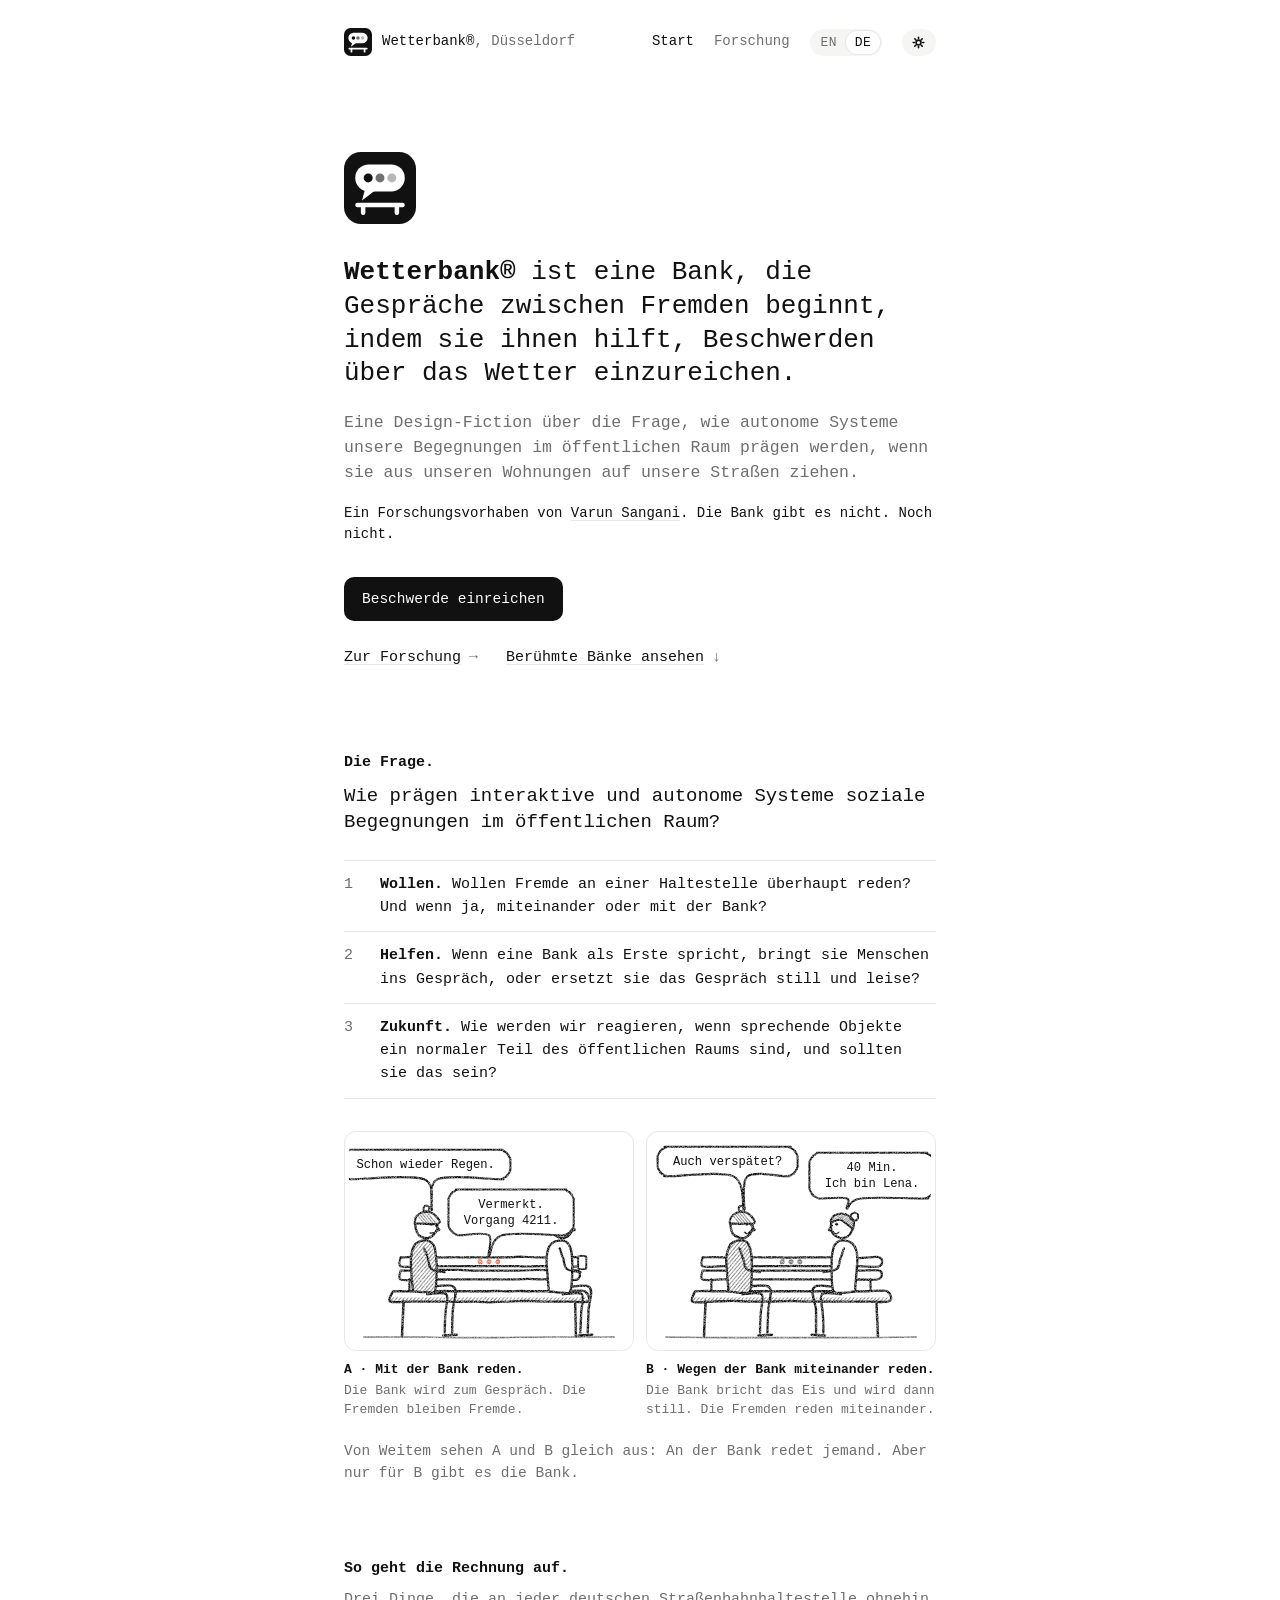
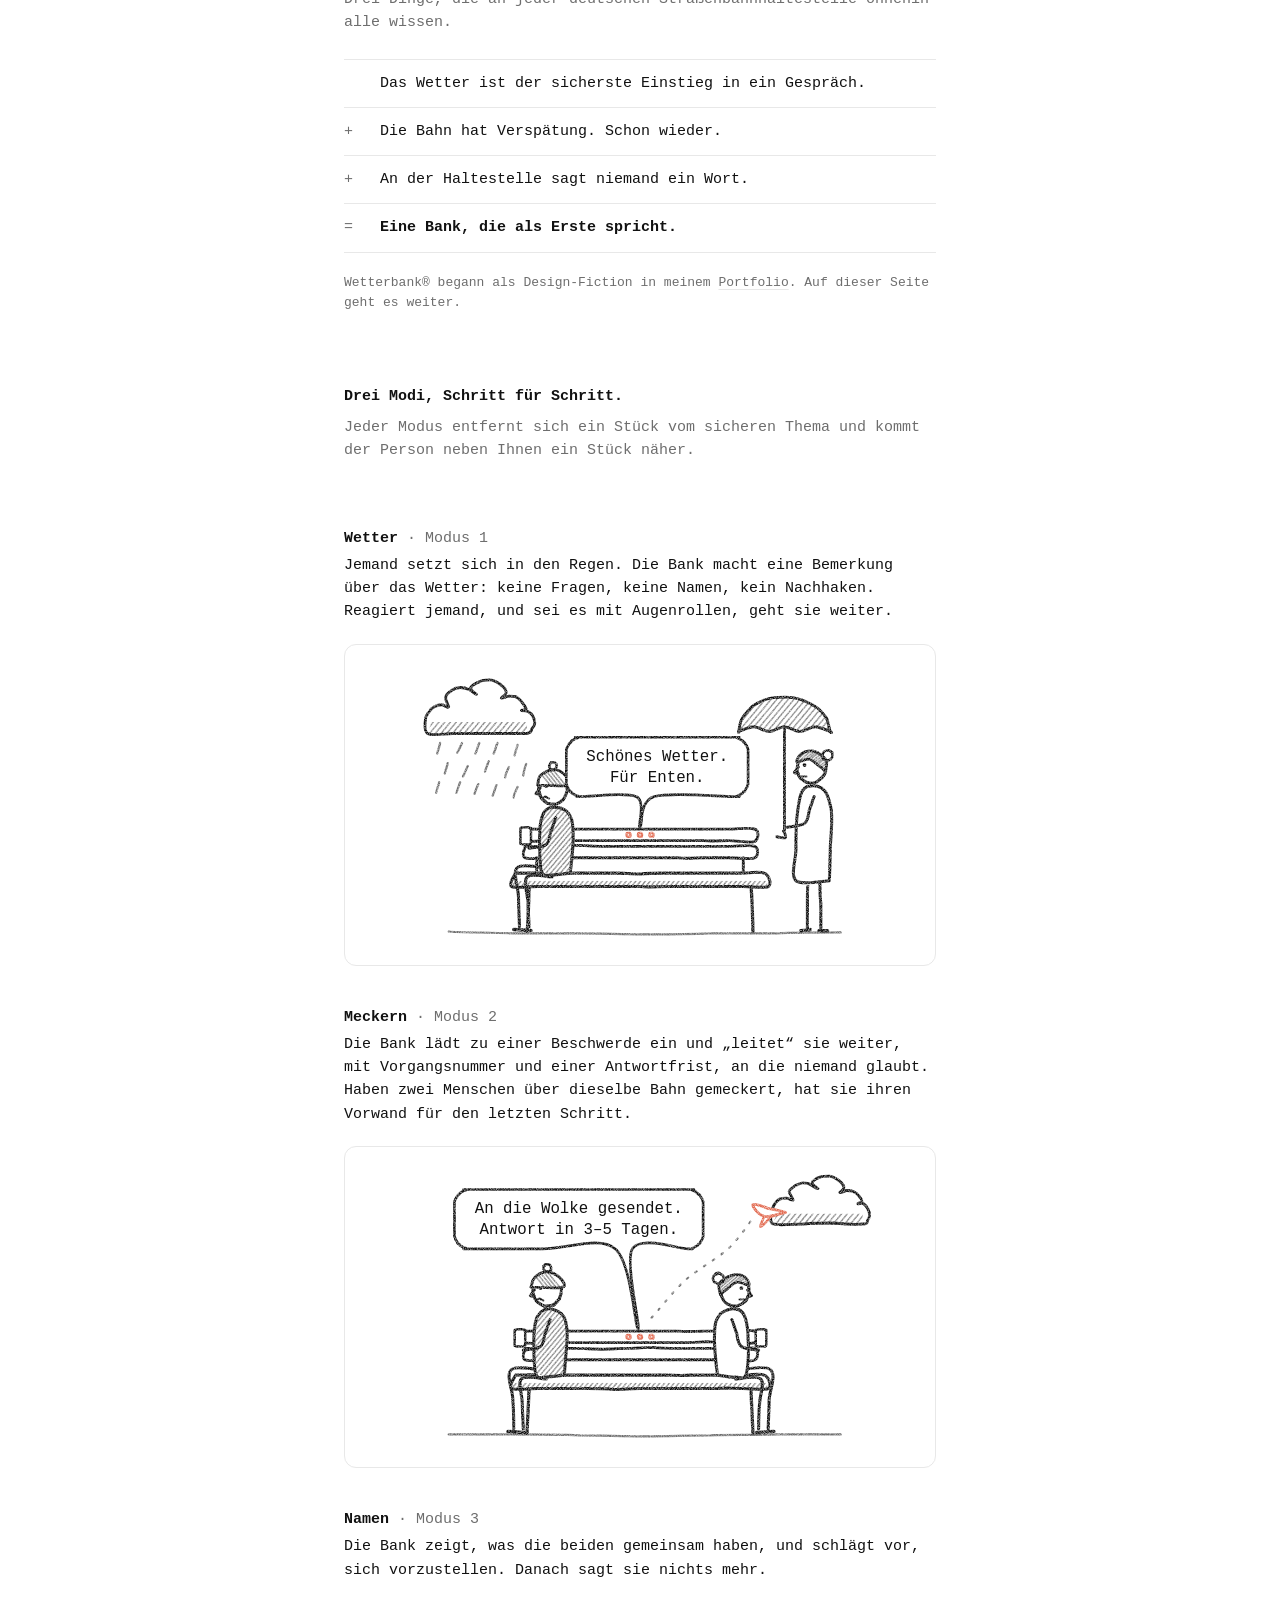
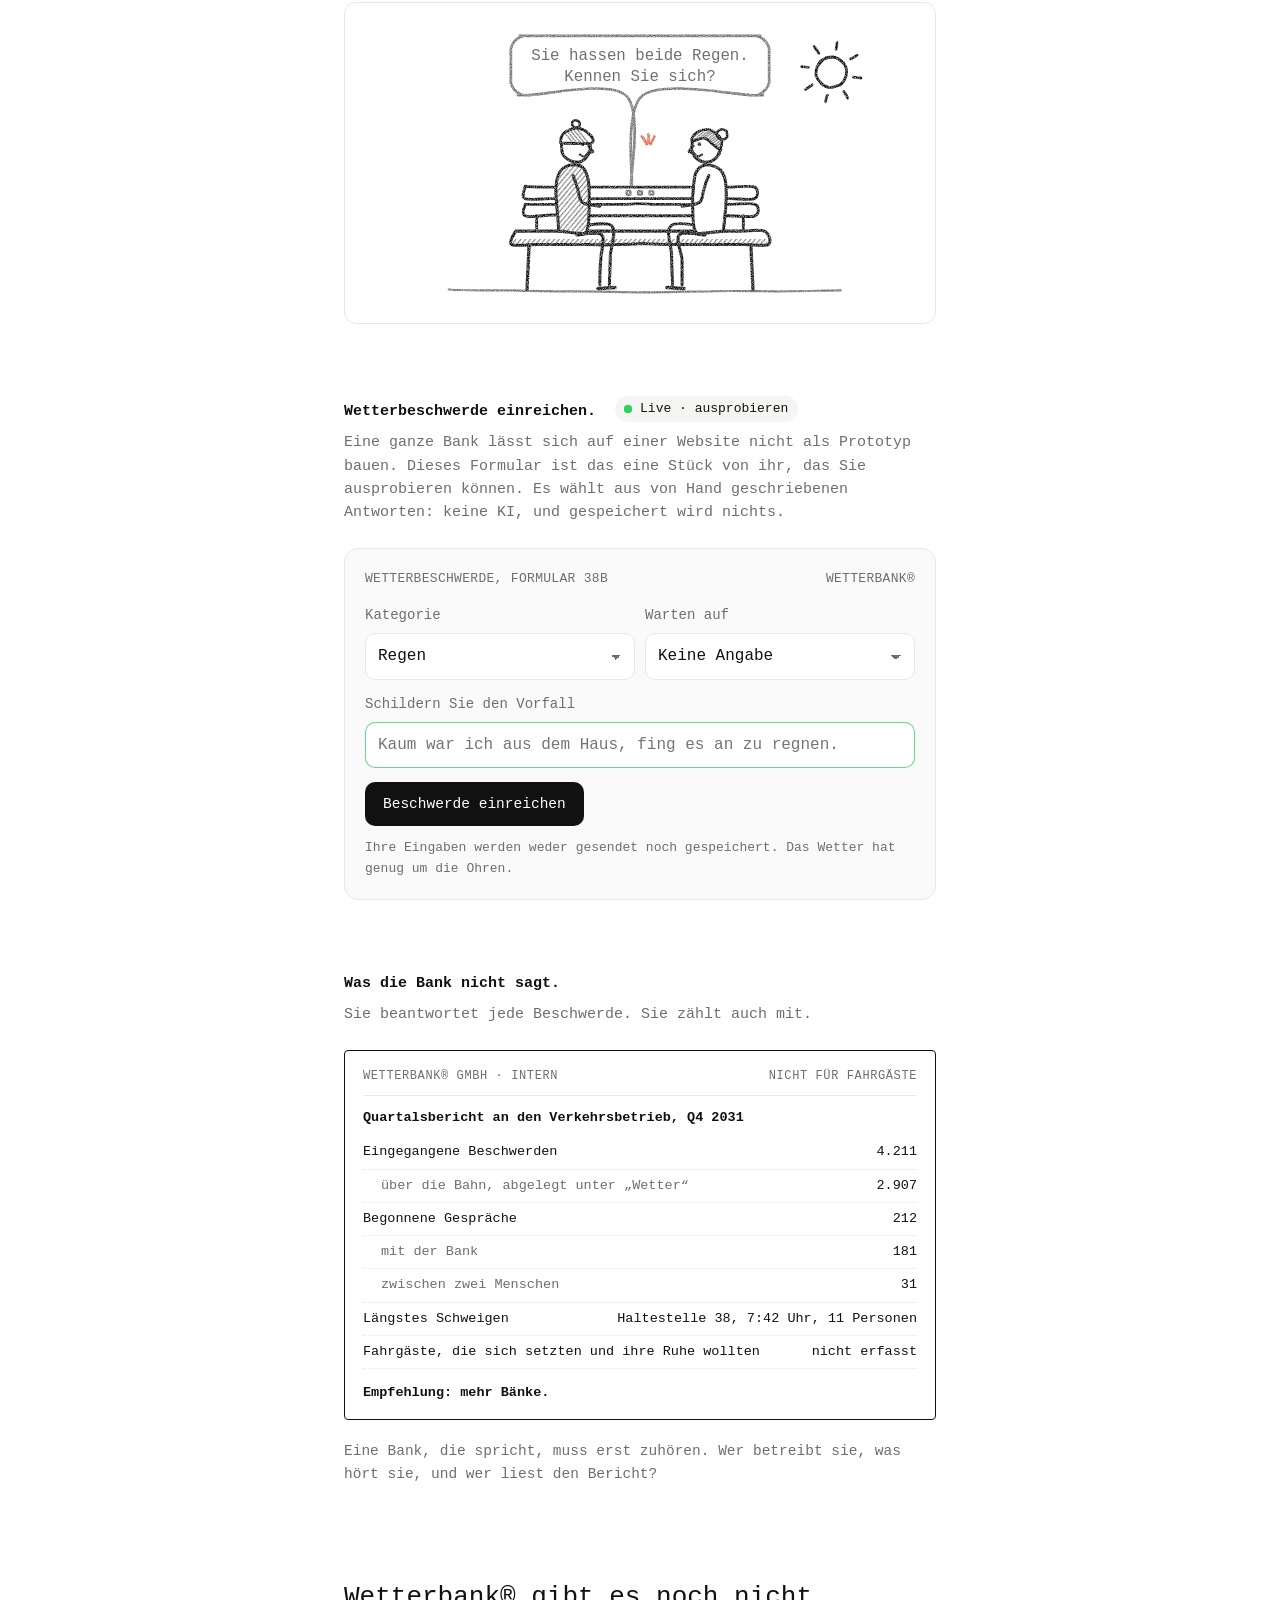
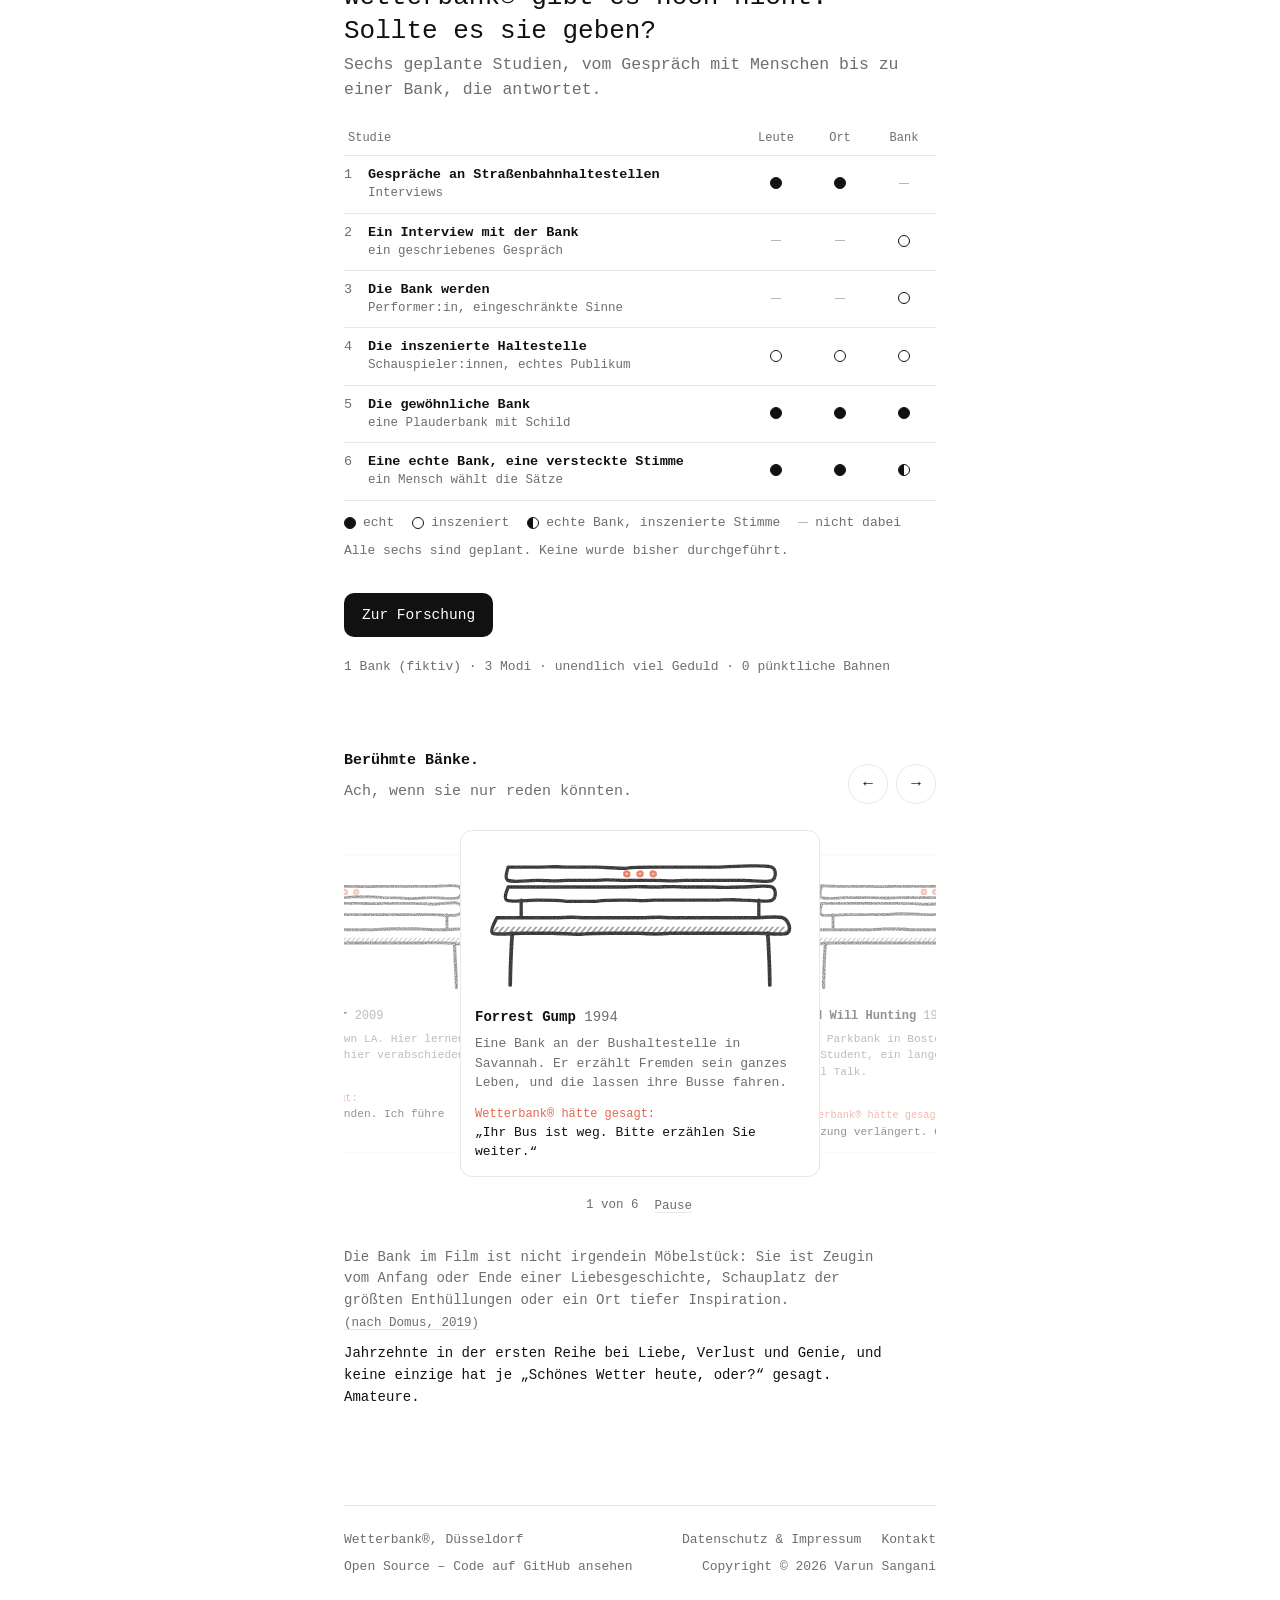
==== commit c4b17b50: "Rename the Proposal page to Research (DE: Forschung) Co-Authored-By: Claude Fable 5.2 <noreply@anthr" ====
--- a/de/index.html
+++ b/de/index.html
@@ -100,7 +100,7 @@
 
 <header class="top">
   <a class="by" href="index.html"><svg class="logo" viewBox="0 0 64 64" aria-hidden="true"><rect width="64" height="64" rx="15"/><rect class="mk" x="10" y="11" width="44" height="24" rx="12"/><path class="mk" d="M19 32 16 43 29 33Z"/><g class="dt"><circle cx="21.5" cy="23" r="4"/><circle cx="32" cy="23" r="4"/><circle cx="42.5" cy="23" r="4"/></g><path class="ln" d="M12 47H52M17 47v7M47 47v7"/></svg><span>Wetterbank®<span class="where">, Düsseldorf</span></span></a>
-  <nav aria-label="Seiten"><a href="index.html" aria-current="page">Start</a><a href="documentation.html">Exposé</a><span class="lang" role="group" aria-label="Sprache"><a href="../" hreflang="en" lang="en" aria-label="English">EN</a><a href="index.html" hreflang="de" lang="de" aria-label="Deutsch" aria-current="true">DE</a></span><label class="theme"><svg viewBox="0 0 16 16" aria-hidden="true"><circle cx="8" cy="8" r="3"/><path d="M8 1.5v1.5M8 13v1.5M1.5 8H3M13 8h1.5M3.4 3.4l1 1M11.6 11.6l1 1M3.4 12.6l1-1M11.6 4.4l1-1"/></svg><span class="vh">Farbschema</span><select data-theme-picker aria-label="Farbschema" title="Farbschema"><option value="system">System</option><option value="spring">Frühling</option><option value="summer">Sommer</option><option value="autumn">Herbst</option><option value="winter">Winter</option></select></label></nav>
+  <nav aria-label="Seiten"><a href="index.html" aria-current="page">Start</a><a href="documentation.html">Forschung</a><span class="lang" role="group" aria-label="Sprache"><a href="../" hreflang="en" lang="en" aria-label="English">EN</a><a href="index.html" hreflang="de" lang="de" aria-label="Deutsch" aria-current="true">DE</a></span><label class="theme"><svg viewBox="0 0 16 16" aria-hidden="true"><circle cx="8" cy="8" r="3"/><path d="M8 1.5v1.5M8 13v1.5M1.5 8H3M13 8h1.5M3.4 3.4l1 1M11.6 11.6l1 1M3.4 12.6l1-1M11.6 4.4l1-1"/></svg><span class="vh">Farbschema</span><select data-theme-picker aria-label="Farbschema" title="Farbschema"><option value="system">System</option><option value="spring">Frühling</option><option value="summer">Sommer</option><option value="autumn">Herbst</option><option value="winter">Winter</option></select></label></nav>
 </header>
 
 <main>
@@ -112,7 +112,7 @@
     <div class="actions">
       <a class="btn" href="#desk" data-to-desk>Beschwerde einreichen</a>
       <div class="more">
-        <a href="documentation.html"><span class="t">Zum Exposé</span> <span aria-hidden="true">→</span></a>
+        <a href="documentation.html"><span class="t">Zur Forschung</span> <span aria-hidden="true">→</span></a>
         <a href="#famous"><span class="t">Berühmte Bänke ansehen</span> <span aria-hidden="true">↓</span></a>
       </div>
     </div>
@@ -214,7 +214,7 @@
     <h2>Wetterbank® gibt es noch nicht. Sollte es sie geben?</h2>
     <p class="lede">Sechs geplante Studien, vom Gespräch mit Menschen bis zu einer Bank, die antwortet.</p>
     <figure class="mx"><table><caption class="vh">Was in jeder Studie echt ist und was inszeniert</caption><thead><tr><th scope="col">Studie</th><th scope="col">Leute</th><th scope="col">Ort</th><th scope="col">Bank</th></tr></thead><tbody><tr><th scope="row"><span class="mx-n">1</span><span><span class="mx-name">Gespräche an Straßen&shy;bahn&shy;halte&shy;stellen</span><span class="mx-how">Interviews</span></span></th><td><i class="dot r" aria-hidden="true"></i><span class="vh">echt</span></td><td><i class="dot r" aria-hidden="true"></i><span class="vh">echt</span></td><td><i class="dot n" aria-hidden="true"></i><span class="vh">nicht dabei</span></td></tr><tr><th scope="row"><span class="mx-n">2</span><span><span class="mx-name">Ein Inter&shy;view mit der Bank</span><span class="mx-how">ein geschriebenes Gespräch</span></span></th><td><i class="dot n" aria-hidden="true"></i><span class="vh">nicht dabei</span></td><td><i class="dot n" aria-hidden="true"></i><span class="vh">nicht dabei</span></td><td><i class="dot s" aria-hidden="true"></i><span class="vh">inszeniert</span></td></tr><tr><th scope="row"><span class="mx-n">3</span><span><span class="mx-name">Die Bank werden</span><span class="mx-how">Performer:in, einge&shy;schränkte Sinne</span></span></th><td><i class="dot n" aria-hidden="true"></i><span class="vh">nicht dabei</span></td><td><i class="dot n" aria-hidden="true"></i><span class="vh">nicht dabei</span></td><td><i class="dot s" aria-hidden="true"></i><span class="vh">inszeniert</span></td></tr><tr><th scope="row"><span class="mx-n">4</span><span><span class="mx-name">Die insze&shy;nierte Halte&shy;stelle</span><span class="mx-how">Schau&shy;spieler:innen, echtes Publikum</span></span></th><td><i class="dot s" aria-hidden="true"></i><span class="vh">inszeniert</span></td><td><i class="dot s" aria-hidden="true"></i><span class="vh">inszeniert</span></td><td><i class="dot s" aria-hidden="true"></i><span class="vh">inszeniert</span></td></tr><tr><th scope="row"><span class="mx-n">5</span><span><span class="mx-name">Die gewöhn&shy;liche Bank</span><span class="mx-how">eine Plauderbank mit Schild</span></span></th><td><i class="dot r" aria-hidden="true"></i><span class="vh">echt</span></td><td><i class="dot r" aria-hidden="true"></i><span class="vh">echt</span></td><td><i class="dot r" aria-hidden="true"></i><span class="vh">echt</span></td></tr><tr><th scope="row"><span class="mx-n">6</span><span><span class="mx-name">Eine echte Bank, eine ver&shy;steckte Stimme</span><span class="mx-how">ein Mensch wählt die Sätze</span></span></th><td><i class="dot r" aria-hidden="true"></i><span class="vh">echt</span></td><td><i class="dot r" aria-hidden="true"></i><span class="vh">echt</span></td><td><i class="dot h" aria-hidden="true"></i><span class="vh">echte Bank, inszenierte Stimme</span></td></tr></tbody></table><figcaption><span class="mx-legend"><span><i class="dot r" aria-hidden="true"></i>echt</span><span><i class="dot s" aria-hidden="true"></i>inszeniert</span><span><i class="dot h" aria-hidden="true"></i>echte Bank, inszenierte Stimme</span><span><i class="dot n" aria-hidden="true"></i>nicht dabei</span></span><span class="mx-status">Alle sechs sind geplant. Keine wurde bisher durchgeführt.</span></figcaption></figure>
-    <div class="actions"><a class="btn" href="documentation.html">Zum Exposé</a></div>
+    <div class="actions"><a class="btn" href="documentation.html">Zur Forschung</a></div>
     <p class="stats">1 Bank (fiktiv) · 3 Modi · unendlich viel Geduld · 0 pünktliche Bahnen</p>
   </section>
 
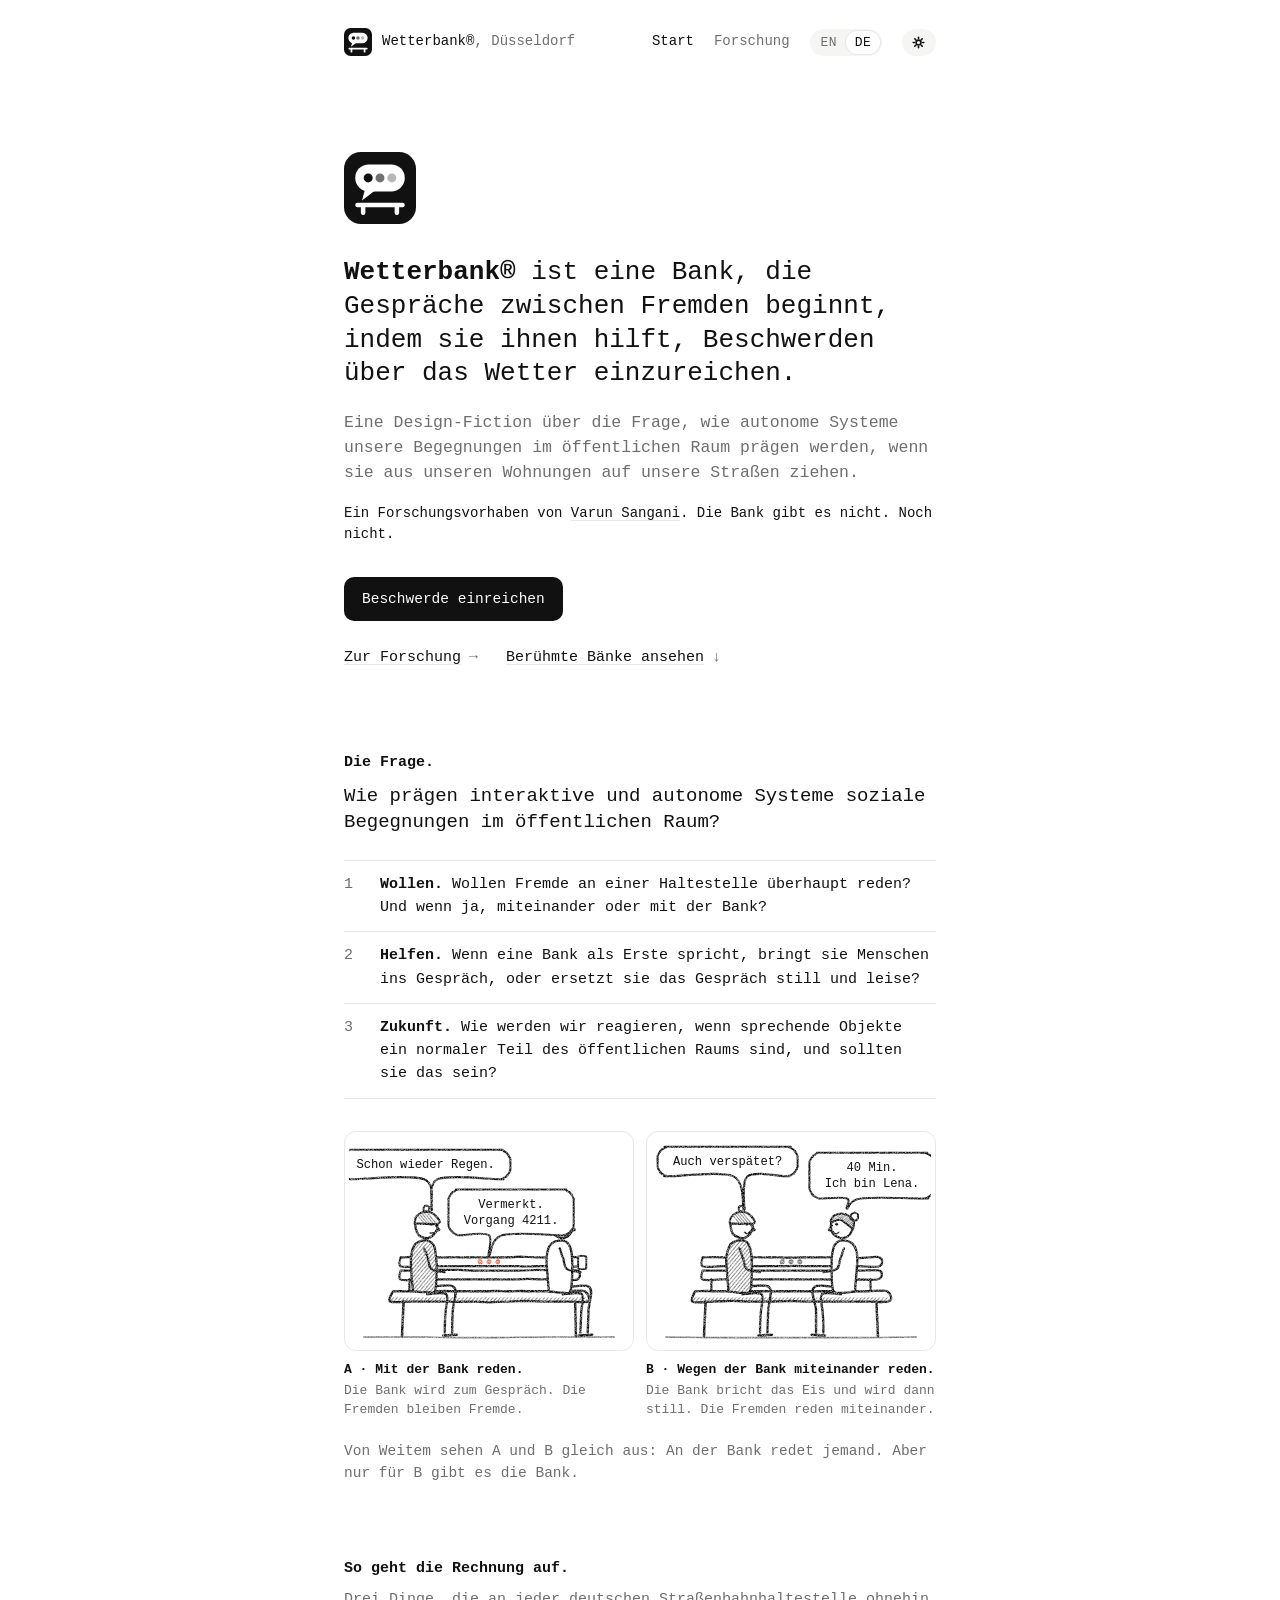
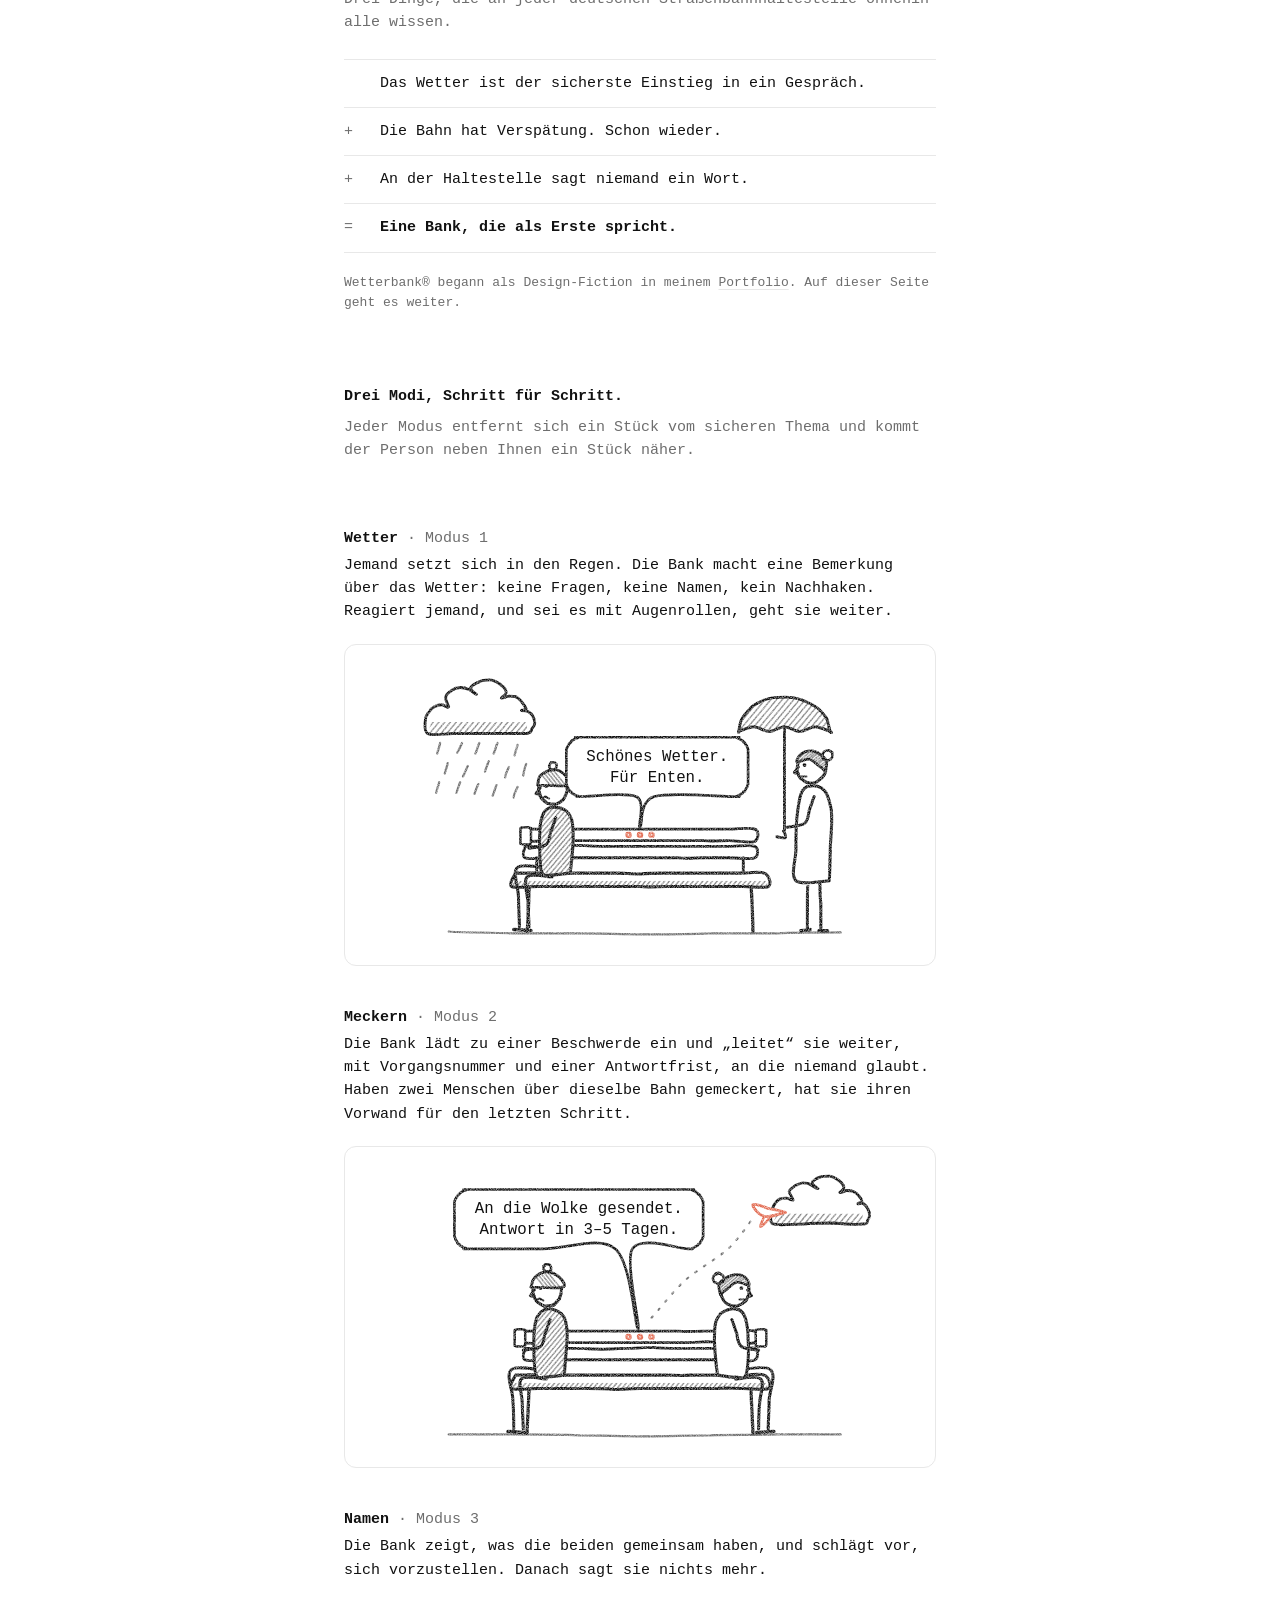
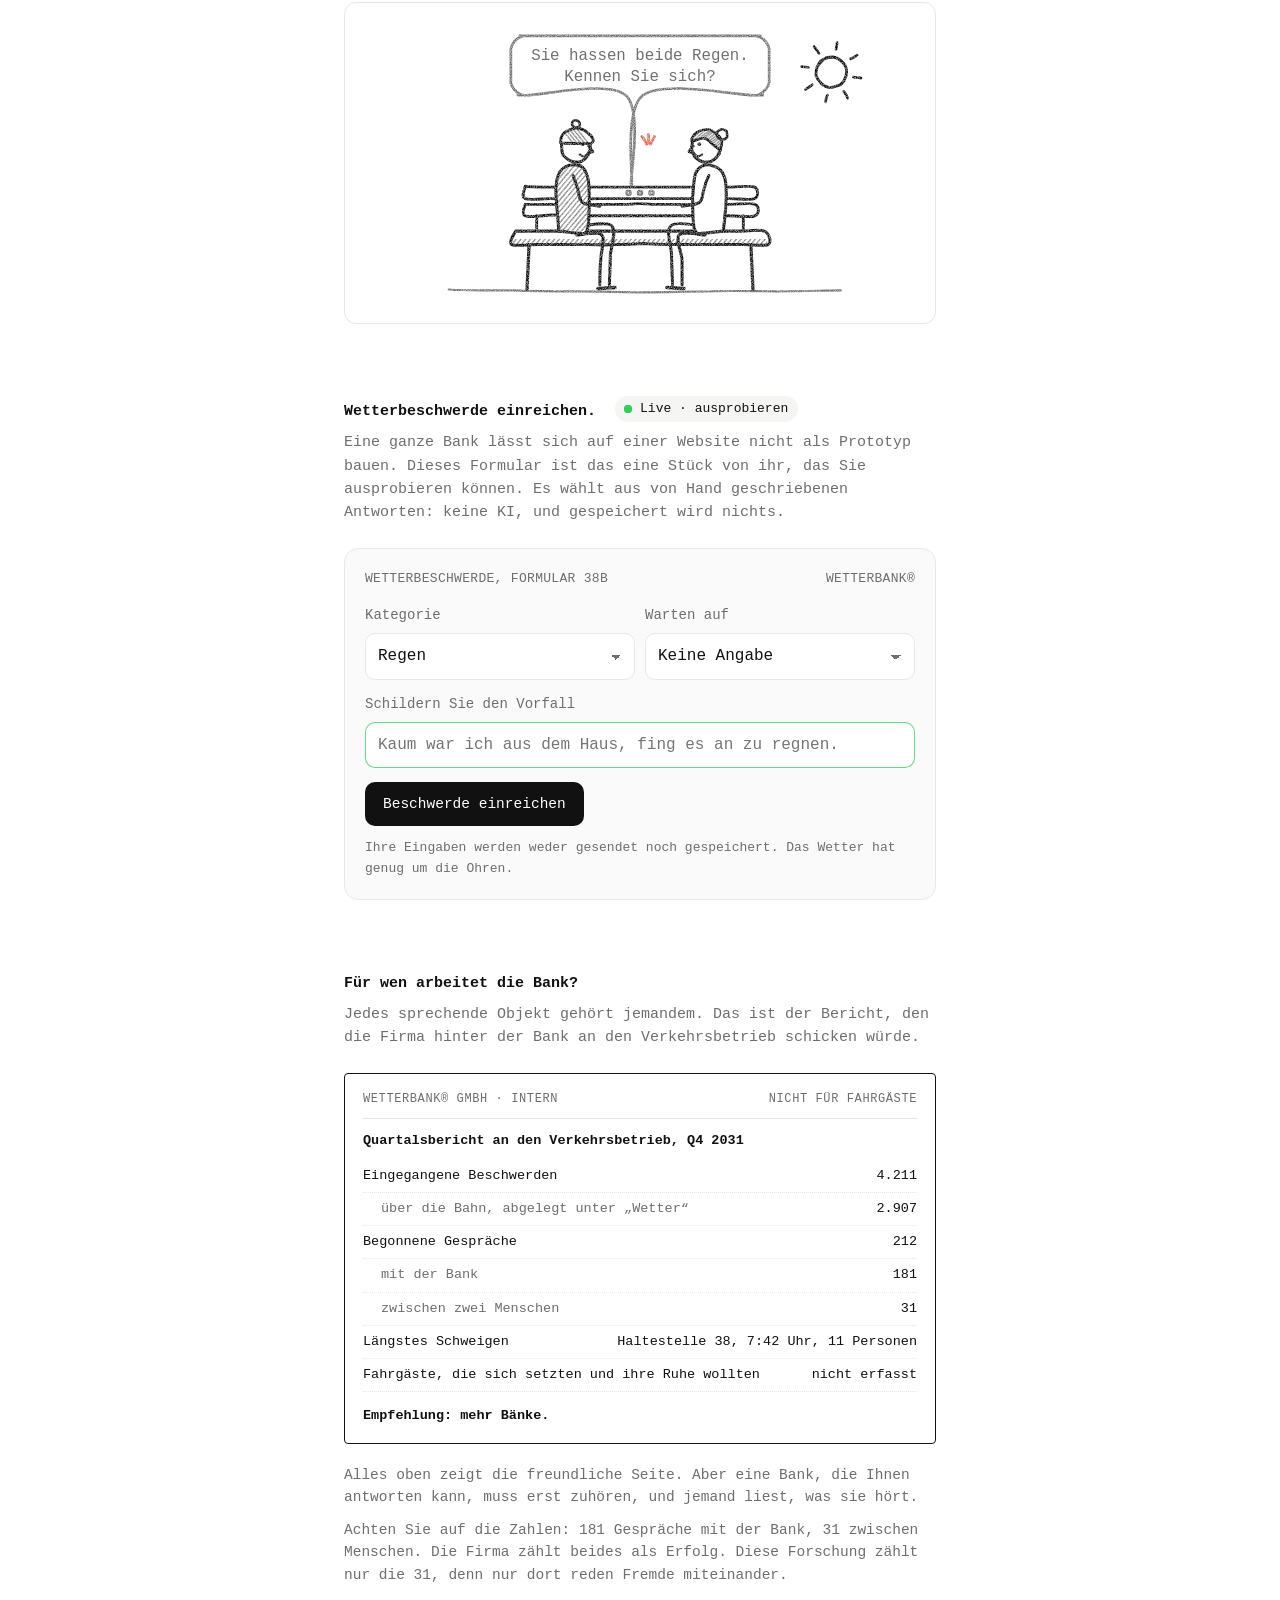
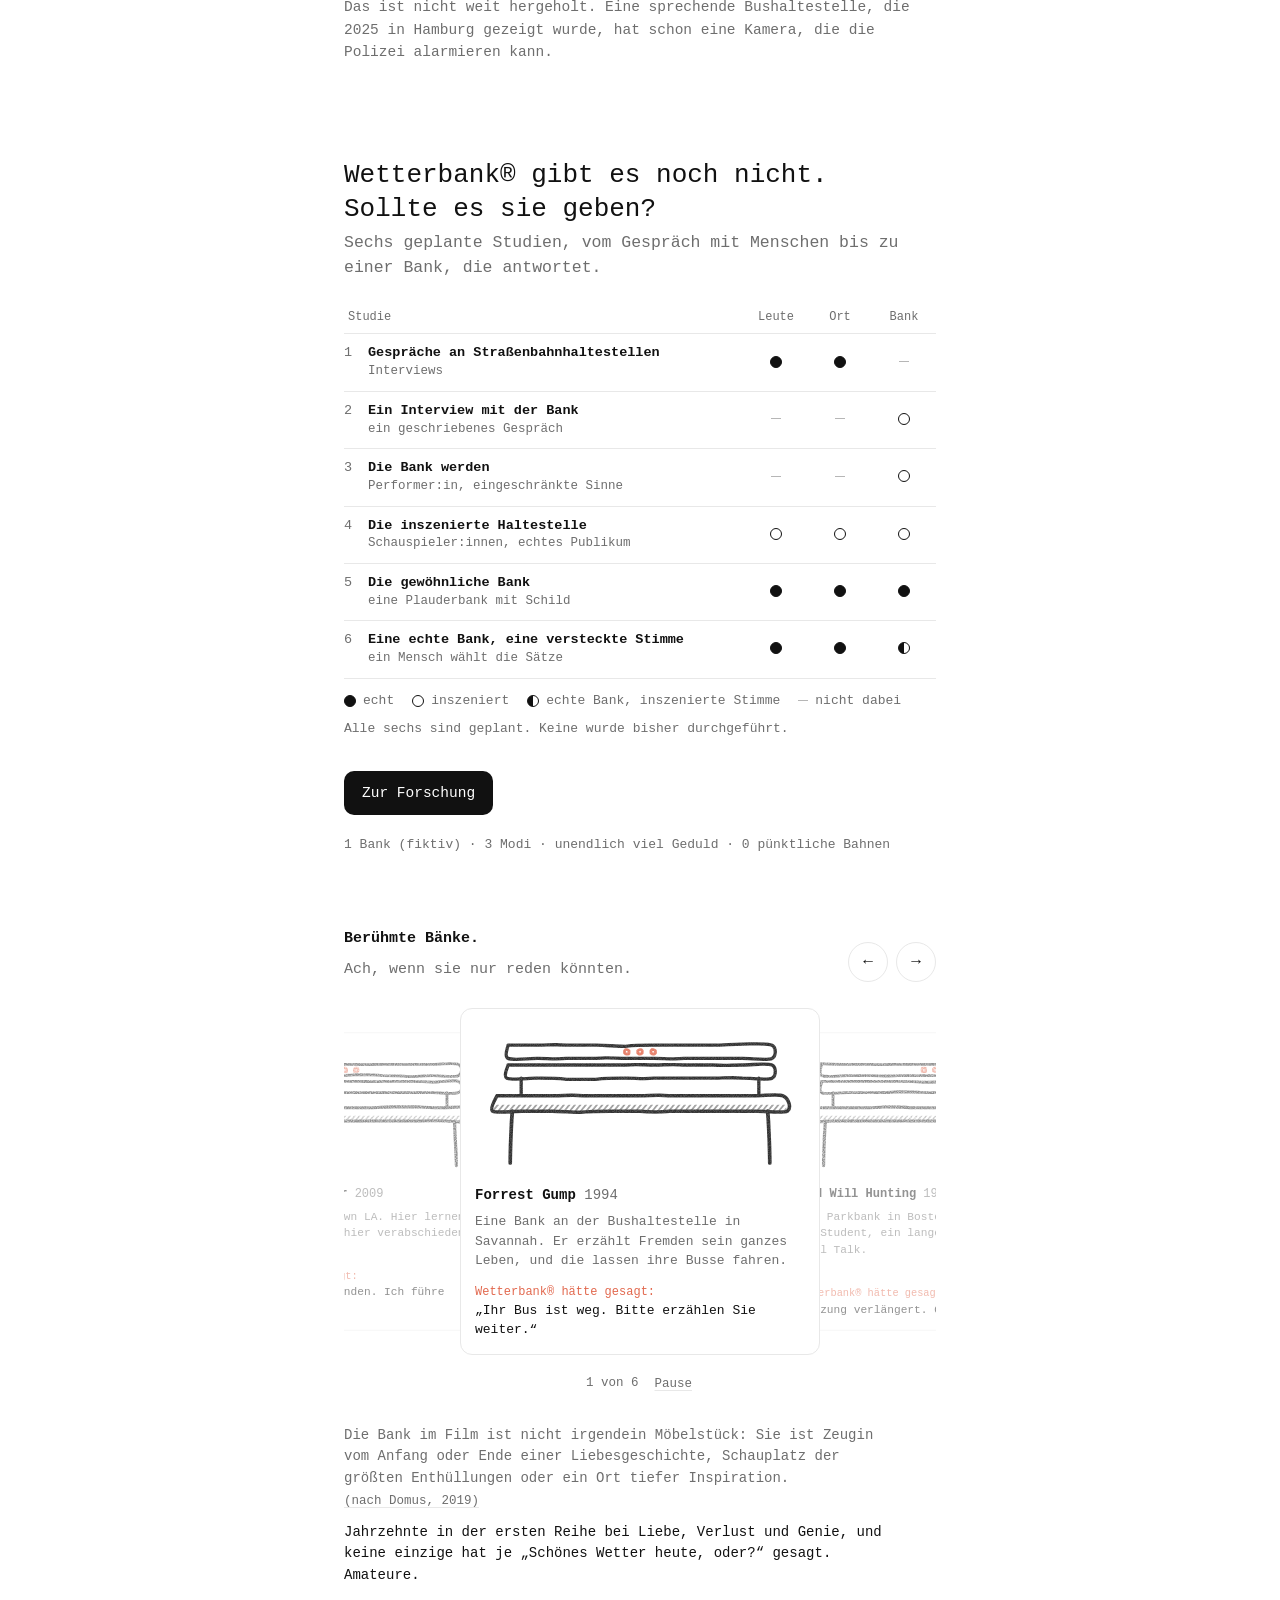
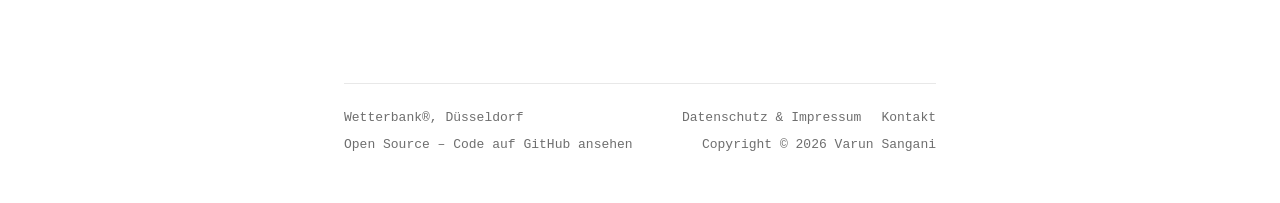
==== commit 7400a60c: "Report section: say plainly who the bench works for and why it matters Co-Authored-By: Claude Opus 5" ====
--- a/de/index.html
+++ b/de/index.html
@@ -199,15 +199,17 @@
   </section>
 
   <section id="report" aria-labelledby="rep-h">
-    <h2 id="rep-h">Was die Bank nicht sagt.</h2>
-    <p class="sub">Sie beantwortet jede Beschwerde. Sie zählt auch mit.</p>
+    <h2 id="rep-h">Für wen arbeitet die Bank?</h2>
+    <p class="sub">Jedes sprechende Objekt gehört jemandem. Das ist der Bericht, den die Firma hinter der Bank an den Verkehrsbetrieb schicken würde.</p>
     <div class="memo">
       <div class="memo-head"><span>Wetterbank® GmbH · Intern</span><span>Nicht für Fahrgäste</span></div>
       <p class="memo-t">Quartalsbericht an den Verkehrsbetrieb, Q4 2031</p>
       <dl><div class=""><dt>Eingegangene Beschwerden</dt><dd>4.211</dd></div><div class="in"><dt>über die Bahn, abgelegt unter „Wetter“</dt><dd>2.907</dd></div><div class=""><dt>Begonnene Gespräche</dt><dd>212</dd></div><div class="in"><dt>mit der Bank</dt><dd>181</dd></div><div class="in"><dt>zwischen zwei Menschen</dt><dd>31</dd></div><div class=""><dt>Längstes Schweigen</dt><dd>Haltestelle 38, 7:42 Uhr, 11 Personen</dd></div><div class=""><dt>Fahrgäste, die sich setzten und ihre Ruhe wollten</dt><dd>nicht erfasst</dd></div></dl>
       <p class="memo-rec">Empfehlung: mehr Bänke.</p>
     </div>
-    <p class="after">Eine Bank, die spricht, muss erst zuhören. Wer betreibt sie, was hört sie, und wer liest den Bericht?</p>
+    <p class="after">Alles oben zeigt die freundliche Seite. Aber eine Bank, die Ihnen antworten kann, muss erst zuhören, und jemand liest, was sie hört.</p>
+    <p class="after">Achten Sie auf die Zahlen: 181 Gespräche mit der Bank, 31 zwischen Menschen. Die Firma zählt beides als Erfolg. Diese Forschung zählt nur die 31, denn nur dort reden Fremde miteinander.</p>
+    <p class="after">Das ist nicht weit hergeholt. Eine sprechende Bushaltestelle, die 2025 in Hamburg gezeigt wurde, hat schon eine Kamera, die die Polizei alarmieren kann.</p>
   </section>
 
   <section class="closing" id="studies">
--- a/css/site.css
+++ b/css/site.css
@@ -178,6 +178,7 @@
 .fame-outro .fame-quip{color:var(--fg)}
 
 .after{margin:20px 0 0;font-size:14.5px;color:var(--mute)}
+.after+.after{margin-top:10px}
 .hero-by{margin:18px 0 0;font-size:14px;line-height:1.5}
 .subq+.ab{margin-top:32px}
 
